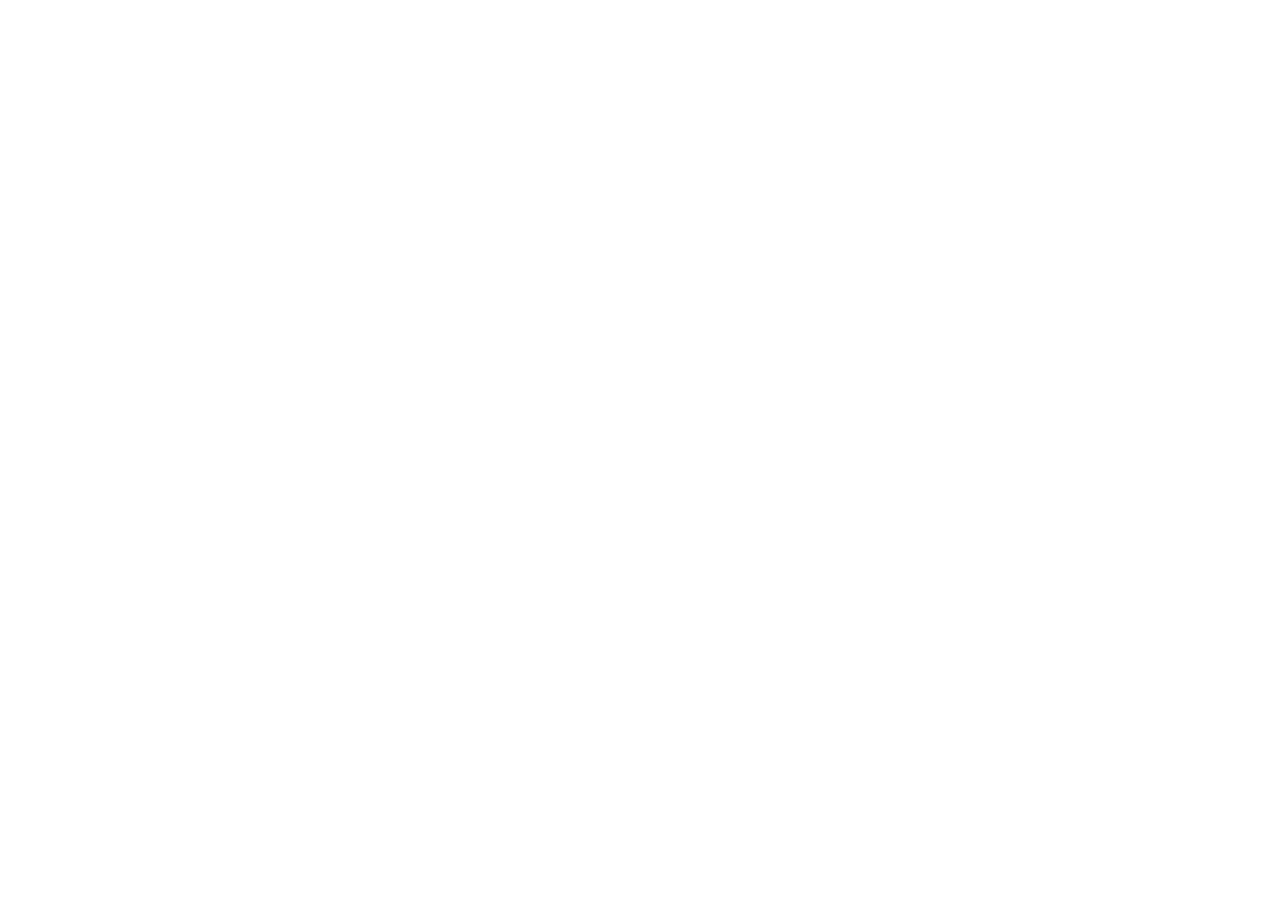
==== index.html @ 1b627d24 "Add files via upload" ====
<!DOCTYPE html><html><head><script>window.gfdatav1={"env":"prod","envName":"prod","runtime":"node","ver":"1.0.0.6843","canary":0,"idc":"lq","region":"cn","vdc":"lq","vregion":"China-North","extra":{"canaryType":null}}</script><script>/*! For license information please see slardar_umd_space_cn.js.LICENSE.txt */
!function(n,t){"object"==typeof exports&&"object"==typeof module?module.exports=t():"function"==typeof define&&define.amd?define("CozeSlardar",[],t):"object"==typeof exports?exports.CozeSlardar=t():n.CozeSlardar=t()}(this,()=>(()=>{"use strict";let n,t,e;var r,o,i,u,a,c,f,s,l,d,v={787:function(n,t){var e,r=function(){return(r=Object.assign||function(n){for(var t,e=1,r=arguments.length;e<r;e++)for(var o in t=arguments[e])Object.prototype.hasOwnProperty.call(t,o)&&(n[o]=t[o]);return n}).apply(this,arguments)};function o(n,t){var e="function"==typeof Symbol&&n[Symbol.iterator];if(!e)return n;var r,o,i=e.call(n),u=[];try{for(;(void 0===t||t-- >0)&&!(r=i.next()).done;)u.push(r.value)}catch(n){o={error:n}}finally{try{r&&!r.done&&(e=i.return)&&e.call(i)}finally{if(o)throw o.error}}return u}function i(n,t,e){if(e||2==arguments.length)for(var r,o=0,i=t.length;o<i;o++)!r&&o in t||(r||(r=Array.prototype.slice.call(t,0,o)),r[o]=t[o]);return n.concat(r||Array.prototype.slice.call(t))}var u=function(){return{}};function a(n){return"object"==typeof n&&null!==n}var c=Object.prototype;function f(n){return"[object Array]"===c.toString.call(n)}function s(n){return"function"==typeof n}function l(n){return"string"==typeof n}var d=function(){var n={};return[n,function(t,e){return n[t]=e},function(t){return delete n[t]}]},v=function(n,t){var e,r=f(e=n||[])&&e.length?function(n){for(var t=[],e=n.length,r=0;r<e;r++){var o=n[r];l(o)?t.push(o.replace(/([.*+?^=!:${}()|[\]/\\])/g,"\\$1")):o&&o.source&&t.push(o.source)}return RegExp(t.join("|"),"i")}(e):null;return!!r&&r.test(t)},p=function(n,t,e){return function(){for(var r=[],a=0;a<arguments.length;a++)r[a]=arguments[a];if(!n)return u;var c=n[t],f=e.apply(void 0,i([c],o(r),!1)),l=f;return s(l)&&(l=function(){for(var n=[],t=0;t<arguments.length;t++)n[t]=arguments[t];return f.apply(this,n)}),n[t]=l,function(){l===n[t]?n[t]=c:f=c}}};function h(n,t){return n.initSubject(t)}var g=function(){return Date.now()};function m(){if("object"==typeof window&&a(window))return window}function y(){if("object"==typeof document&&a(document))return document}function _(){if(m()&&s(window.PerformanceObserver))return window.PerformanceObserver}var b=function(n){var t;return{pid:n.pid,view_id:n.viewId,url:(t=m()&&m()&&window.location)?t.href:""}},w=function(n){var t=b(n.config());return t.context=n.context?n.context.toString():{},t},E=function(n,t){void 0===t&&(t=!1);var e=w(n);return t&&(e.timestamp=g()),function(t){n.report(r(r({},t),{overrides:e}))}},x=function(n,t){var e=n&&new n(t);return[function(n,t){e&&n&&e.observe(n,t)},function(){return e&&e.disconnect()}]},S=function(n){var t=n&&n.timing||void 0;return[t,function(){return n&&n.now?n.now():(Date.now?Date.now():+new Date)-(t&&t.navigationStart||0)},function(t){var e=(n||{}).getEntriesByType;return s(e)&&e.call(n,t)||[]},function(){var t=(n||{}).clearResourceTimings;s(t)&&t.call(n)},function(t){var e=(n||{}).getEntriesByName;return s(e)&&e.call(n,t)||[]}]},j=function(){var n=RegExp("\\/monitor_web\\/collect|\\/monitor_browser\\/collect\\/batch","i");return function(t){return n.test(t)}},O=function(n){return function(){for(var t,e=[],r=0;r<arguments.length;r++)e[r]=arguments[r];return t=o(e,2),this._method=t[0],this._url=t[1],n.apply(this,e)}},T=function(n){return function(){for(var t=[],e=0;e<arguments.length;e++)t[e]=arguments[e];this._reqHeaders=this._reqHeaders||{};var r=o(t,2),i=r[0],u=r[1];return this._reqHeaders[i]=u,n&&n.apply(this,t)}},R=function(n,t){var e=j();return function(){for(var r=[],o=0;o<arguments.length;o++)r[o]=arguments[o];if(this._start=g(),this._data=null==r?void 0:r[0],!e(this._url)){var i,u=t([this._method,this._url,this._start,this]);(i=this,p(i,"onreadystatechange",function(n){return function(){for(var t=[],e=0;e<arguments.length;e++)t[e]=arguments[e];return 4===this.readyState&&u(i),n&&n.apply(this,t)}}))()}return n.apply(this,r)}},k=function(n,t){return function(e,r){void 0===r&&(r={});var o=t([e,r]),i=n(e,r);return i.then(function(n){o(n)},function(){o(void 0)}),i}},A=["fetch_0",function(n,t){var e=m();if(e&&fetch){var r=[];r.push(p(e,"fetch",k)(n)),t(function(){r.forEach(function(n){return n()})})}}],C=["resource"],D=["longtask"],L=function(n,t,e){var r=n&&new n(function(n,r){n.getEntries?n.getEntries().forEach(function(n,e,o){return t(n,e,o,r)}):e&&e()});return[function(t){if(!n||!r)return e&&e();try{r.observe({entryTypes:t})}catch(n){return e&&e()}},function(t,o){if(!n||!r)return e&&e();try{var i={type:t,buffered:!0};void 0===o||(i.durationThreshold=o),r.observe(i)}catch(n){return e&&e()}r.observe({type:t,buffered:!1})},function(){return r&&r.disconnect()}]},P=function(n,t,e){var r=o(L(n,t),3),i=r[0],u=r[2];return i(e),u},q=["longtask_0",function(n,t){var e=_();e&&t(P(e,n,D))}],I=["resource_0",function(n,t){var e=_();if(e){var r=j();t(P(e,function(t){r(t.name)||n(t)},C))}}],N="http",B="resource_error",H="resource",M="performance_longtask",z="action",U=["BODY","HTML","HEAD"],W="data-apm-action",F=function(n,t,e,r){var o,i,u=!1,a=function(){n.clearTimeout(o),u&&(o=n.setTimeout(function(){t()},100))};return[function(){u=!0,n.clearTimeout(i),i=n.setTimeout(function(){t(!0),e()},r),a()},a,function(){u=!1,n.clearTimeout(o),n.clearTimeout(i)}]},X=function(n,t,e){void 0===e&&(e=10);for(var r=n,o=0;o<e&&r;o++){if(~U.indexOf(r.nodeName))return;if(r.hasAttribute(t))return r;r=r.parentElement}},G=function(n,t){if(r=(void 0===e?e="closest"in HTMLElement.prototype:e)?n.closest("["+t+"]"):X(n,t)){var r;return r.getAttribute(t).trim()}},J=function(n){for(var t=n,e=!1;t;)"SVG"===t.tagName.toUpperCase()?(t=null,e=!0):t=t.parentElement;return e},V=function(n){var t=n.children;return!t.length||![].slice.call(t).some(function(n){return n.children.length>0})},$=function(n){var t=n.tagName.toUpperCase();return!(1!==n.nodeType||U.includes(t)||J(n))&&(!n.style||"none"!==n.style.display)&&(!!(["A","BUTTON","INPUT","TEXTAREA"].includes(t)||G(n,W))||!!V(n))},Y=function(n,t){return!!(n&&n.length&&t&&v(n,function(n){var t=y();if(!t||!n)return"";var e=t.createElement("a");return e.href=n,e.href}(t)))},K=function(n,t){var e;return t.ev_type===N?e=t.payload.request.url:t.ev_type===H&&"name"in t.payload?e=t.payload.name:t.ev_type===B&&(e=t.payload.url),Y(n,e)},Q=["click"],Z={capture:!0},nn=function(n,t,e,r){var i=o(t,2),a=i[0],c=i[1],f=o(d(),3),s=f[0],l=f[1],v=f[2],p=0;return n.push(a[0](function(n){var t=o(n,2);if(t[0],Y(r,t[1]))return u;var i=p+=1;return l(i,g()),e(),function(){v(i),e()}})),n.push(c[0](function(n){var t=o(n,1)[0];if(Y(r,"string"==typeof t?t:t.url))return u;var i=p+=1;return l(i,g()),e(),function(){v(i),e()}})),s},nt=function(n,t,e,u){var a=o(e,4),c=a[0],s=a[1],d=a[2],v=a[3],p=u.types,h=u.pure,g=u.ignoreUrls,m=null,y=null,_=void 0,b=[],w=0,E=o(S(performance),2)[1],j=function(n){if(m&&(h||Object.keys(m.metrics).length)&&(!Object.keys(D).length||n)){m.metrics[M]&&(m.metrics[M].duration=w);var t=b.length>0?Math.max.apply(Math,i([],o(b),!1))-Math.min.apply(Math,i([],o(b),!1)):0;m.metrics[N]&&(m.metrics[N].duration=t);var e=E()-m.start_time;_&&_({ev_type:z,payload:r(r({},m),{duration:e,frontend_time:e-t})}),O()}},O=function(){C(),m&&(y={start_time:m.start_time,id:m.id}),m=null,b=[],w=0},T=function(n){var t,e;m&&(m.metrics[n]={count:(null!=(e=null==(t=m.metrics[n])?void 0:t.count)?e:0)+1})},R=o(F(window,j,O,1e4),3),k=R[0],A=R[1],C=R[2],D=nn(t,[c,s],A,g),L=o(x(MutationObserver,A),2),P=L[0],q=L[1];P(),t.push(q),t.push(C),t.push(d[0](function(n){var t=n.startTime,e=n.duration;A(),m&&m.start_time<=t+50&&(w+=e,T(M))})),t.push(v[0](function(n){var t=n.name,e=n.startTime,r=n.duration,o=n.initiatorType;!Y(g,t)&&(A(),m&&m.start_time<e&&(["xmlhttprequest","fetch"].includes(o)&&(b.push(e,e+r),T(N)),["xmlhttprequest","fetch","beacon"].includes(o)||T(H)))}));var I=function(t,e){var r=function(){var n=function(){for(var n=Array(16),t=0,e=0;e<16;e++)(3&e)==0&&(t=0x100000000*Math.random()),n[e]=t>>>((3&e)<<3)&255;return n}();n[6]=15&n[6]|64,n[8]=63&n[8]|128;for(var t=[],e=0;e<256;++e)t[e]=(e+256).toString(16).substr(1);var r=0;return""+t[n[r++]]+t[n[r++]]+t[n[r++]]+t[n[r++]]+"-"+t[n[r++]]+t[n[r++]]+"-"+t[n[r++]]+t[n[r++]]+"-"+t[n[r++]]+t[n[r++]]+"-"+t[n[r++]]+t[n[r++]]+t[n[r++]]+t[n[r++]]+t[n[r++]]+t[n[r++]]}();m={start_time:(0,o(S(performance),2)[1])(),id:r,type:e,target:t,metrics:{}},_=n(),k()},U=function(n){if(j(!0),O(),n.target instanceof HTMLElement&&$(n.target)){var t,e=G(t=n.target,W)||t.innerText;e&&I({name:e,path:function(n){try{for(var t=n,e=[],r=0,o=0,i=void 0;t&&r++<5&&(i=function(n){var t,e,r,o,i,u,a=[];if(!n||!n.tagName)return"";if(a.push(n.tagName.toLowerCase()),n.id)return"#"+n.id;var c=n.className;if(c&&l(c))for(u=0,r=c.split(/\s+/);u<r.length;u++)a.push("."+r[u]);var f=["type","name","title","alt"];for(u=0;u<f.length;u++)o=f[u],(i=n.getAttribute(o))&&a.push("["+o+'="'+i+'"]');for(var s=n,d=1,v=!0;s=s.previousElementSibling;)(null==(t=s.tagName)?void 0:t.toLowerCase())===(null==(e=n.tagName)?void 0:e.toLowerCase())&&(s.className===n.className&&f.every(function(t){return n.getAttribute(t)===(null==s?void 0:s.getAttribute(t))})&&(v=!1),d++);return d>1&&!v&&a.push(":nth-of-type("+d+")"),a.join("")}(t),"html"!==i&&(!(r>1)||!(o+3*e.length+i.length>=256)));)e.push(i),o+=i.length,t=t.parentNode;return e.reverse().join(" > ")}catch(n){return"<unknown>"}}(n.target)},n.type)}};return p&&p.forEach(function(n){var e,r;(function(n,t){if(!f(n)||0===n.length)return!1;for(var e=0;e<n.length;){if(n[e]===t)return!0;e++}return!1})(Q,n)&&t.push((e=document,void 0===(r=Z)&&(r=!1),e.addEventListener(n,U,r),function(){e.removeEventListener(n,U,r)}))}),[function(n){if(!K(g,n)){if("pageview"===n.ev_type){j(!0),O();return}if(n.ev_type===N){var t=n.payload.response.timing&&n.payload.response.timing.startTime;return t?m&&t>m.start_time?m.id:y&&t>y.start_time?y.id:void 0:void 0}if(n.ev_type===M){var t=n.payload.longtasks.length&&n.payload.longtasks[0].startTime+50;return m&&t&&t>m.start_time?m.id:void 0}if(m)return("js_error"===n.ev_type||n.ev_type===B)&&T(n.ev_type),m.id}},function(n,t){j(!0),O(),I({name:n},t)}]},ne="action",nr={types:["click"],pure:!0};t.actionPlugin=function(n){return{name:ne,setup:function(t){!function(n,t){void 0===t&&(t=nr);var e=[],r=y(),i=m();if(r&&i){var u,a=o(nt(function(){return E(n,!0)},e,[h(n,["xhr_0",(u=XMLHttpRequest&&XMLHttpRequest.prototype,function(n,t){if(u){var e=[];e.push(p(u,"open",O)()),e.push(p(u,"setRequestHeader",T)()),e.push(p(u,"send",R)(n)),t(function(){e.forEach(function(n){return n()})})}})]),h(n,A),h(n,q),h(n,I)],t),2),c=a[0],f=a[1],s=function(n){var t=c(n);return t&&n.extra&&(n.extra.action_id=t),n};n.on("report",s),e.push(function(){n.off("report",s)}),n.provide("startAction",f),n.destroyAgent.set(ne,z,e)}}(t,n)}}}},583:function(n,t){var e=function(){return(e=Object.assign||function(n){for(var t,e=1,r=arguments.length;e<r;e++)for(var o in t=arguments[e])Object.prototype.hasOwnProperty.call(t,o)&&(n[o]=t[o]);return n}).apply(this,arguments)};function r(n,t){var e="function"==typeof Symbol&&n[Symbol.iterator];if(!e)return n;var r,o,i=e.call(n),u=[];try{for(;(void 0===t||t-- >0)&&!(r=i.next()).done;)u.push(r.value)}catch(n){o={error:n}}finally{try{r&&!r.done&&(e=i.return)&&e.call(i)}finally{if(o)throw o.error}}return u}var o=function(){return{}};function i(n){return"object"==typeof n&&null!==n}function u(n){return"function"==typeof n}function a(n,t){return n.initSubject(t)}var c=function(){return Date.now()};function f(){if("object"==typeof window&&i(window))return window}function s(){if("object"==typeof document&&i(document))return document}function l(){if(f()&&u(window.PerformanceObserver))return window.PerformanceObserver}var d=function(n,t){var e=n&&new n(t);return[function(n,t){e&&n&&e.observe(n,t)},function(){return e&&e.disconnect()}]},v=function(n){var t=n&&n.timing||void 0;return[t,function(){return n&&n.now?n.now():(Date.now?Date.now():+new Date)-(t&&t.navigationStart||0)},function(t){var e=(n||{}).getEntriesByType;return u(e)&&e.call(n,t)||[]},function(){var t=(n||{}).clearResourceTimings;u(t)&&t.call(n)},function(t){var e=(n||{}).getEntriesByName;return u(e)&&e.call(n,t)||[]}]},p=function(n,t,e,r){return void 0===r&&(r=!1),n.addEventListener(t,e,r),function(){n.removeEventListener(t,e,r)}},h=function(n){var t=!1;return[function(e){!t&&(t=!0,n&&n(e))}]},g=function(n,t){return i(n)?e(e({},t),n):!!n&&t},m=function(){var n=RegExp("\\/monitor_web\\/collect|\\/monitor_browser\\/collect\\/batch","i");return function(t){return n.test(t)}},y=["resource"],_=["longtask"],b=function(n,t,e){var r=n&&new n(function(n,r){n.getEntries?n.getEntries().forEach(function(n,e,o){return t(n,e,o,r)}):e&&e()});return[function(t){if(!n||!r)return e&&e();try{r.observe({entryTypes:t})}catch(n){return e&&e()}},function(t,o){if(!n||!r)return e&&e();try{var i={type:t,buffered:!0};void 0===o||(i.durationThreshold=o),r.observe(i)}catch(n){return e&&e()}r.observe({type:t,buffered:!1})},function(){return r&&r.disconnect()}]},w=function(n,t,e){var o=r(b(n,t),3),i=o[0],u=o[2];return i(e),u},E=["longtask_0",function(n,t){var e=l();e&&t(w(e,n,_))}],x=["resource_0",function(n,t){var e=l();if(e){var r=m();t(w(e,function(t){r(t.name)||n(t)},y))}}],S="js_error",j="http",O="resource_error",T="blank_screen",R=["unload_0",function(n,t){var e=f();if(e){var o=r(h(n),1)[0],i=function(){o()},u=[];["unload","beforeunload","pagehide"].forEach(function(n){u.push((e.addEventListener(n,i,!1),function(){e.removeEventListener(n,i,!1)}))}),t(function(){u.forEach(function(n){return n()})})}}],k=["domLoad_1",function(n,t){var e=f(),r=s();if(e&&r){var i=!1,u=o,a=function(){setTimeout(function(){n(),i=!0},0)};"loading"!==r.readyState?a():u=p(r,"DOMContentLoaded",a,!1),t(function(){u()},function(n){i&&n()})}}],A=["activated_0",function(n,t){var e=s();if(e){var r=!1,i=o,u=function(){n(),r=!0};e&&e.prerendering?i=p(e,"prerenderingchange",u,!0):u(),t(function(){i()},function(n){r&&n()})}}],C=["SCRIPT","STYLE","META","HEAD"],D=[S,j,O],L=["performance","performance_longtask","performance_timing","custom"],P=function(n,t){if(-1===D.indexOf(t.ev_type)||t.ev_type===j&&t.payload.response.status<400||n&&D.indexOf(n.type)<D.indexOf(t.ev_type))return n;var e="";switch(t.ev_type){case S:e=t.payload.error.message;break;case j:e=t.payload.request.url;break;case O:e=t.payload.url}return{type:t.ev_type,message:e,timestamp:c()}},q=function(n,t){return~C.indexOf(n.tagName)||t>4},I=function(n){var t=n.getBoundingClientRect();return{width:t.width,height:t.height,top:t.top}},N=function(n){return n?document.querySelector(n):document.body},B=function(n,t,e,r){if(void 0===t&&(t=0),void 0===e&&(e=0),void 0===r&&(r=1.5),!n||q(n,t)||e>=r)return e;var o=function(){if(!t)return 0;var e=I(n),r=e.top,o=e.height;return r>innerHeight||o<=0?0:1/(1<<t-1)}();return[].reduceRight.call(n.children,function(n,e){return B(e,t+1,n,r)},e+o)},H=function(n){var t,e=n.cb,r=n.screenshotUrl,o=n.window,i=n.document,u=n.mask,a=n.partialShot,c=n.quality,s=n.rootSelector;if(function(){if(f()&&"Promise"in window)return Promise}()&&o&&i){if(o.html2canvas)return d();var l=i.createElement("script");l.src=r,l.crossOrigin="anonymous",l.onload=d,l.onerror=function(){e()},null==(t=i.head)||t.appendChild(l)}function d(){(o.requestIdleCallback||function(n){return o.setTimeout(n,1)})(function(){o.html2canvas&&o.html2canvas(a&&s&&i.querySelector(s)||i.body,{scale:360/o.innerWidth,mask:u,useCROS:!0}).then(function(n){var t;e("data:image"===(t=n.toDataURL("image/jpeg",c)).slice(0,10)?t:M())}).catch(function(){e(M())})})}};function M(n,t){void 0===n&&(n=192),void 0===t&&(t=108);var e=document.createElement("canvas");e.width=n,e.height=t;var r=e.getContext("2d");return r&&(r.fillStyle="#ffffff",r.fillRect(0,0,n,t)),e.toDataURL("image/jpeg")}var z=function(n,t,i,a){var l,p,h,g,m,y,_,b=r(i,5),w=b[0],E=b[1],x=b[2],S=b[3],j=b[4],O=a.threshold,R=a.screenshot,k=a.rootSelector,A=a.autoDetect,C=a.ssUrl,D=a.quality,M=a.mask,z=a.partialShot,U=a.initDetTime,W=a.runDetTime,F=f(),X=s(),G=F.requestAnimationFrame||o,J=F.cancelAnimationFrame||o,V=r(v(performance),2)[1],$=0,Y=!1,K=!R,Q=function(){var n=N(k);if(n){var t=B(n,0,0,O);if(t<O)return[c(),t]}},Z=function(r,o){Y||(h=Q())&&(Y=!0,t.forEach(function(n){return n()}),t.length=0,n({ev_type:T,payload:{timestamp:h[0],score:h[1],screenshot:o,error:g,serialized_dom:function n(t,r,o){if(void 0===r&&(r=0),void 0===o&&(o=!0),!t||q(t,r))return"";var i=e(e({},I(t)),{id:t.getAttribute("id"),class:t.getAttribute("class")}),u=Object.keys(i).reduce(function(n,t){return""+n+("number"==typeof i[t]||i[t]?" "+t+'="'+i[t]+'"':"")},""),a=t.tagName.toLowerCase(),c=[].reduce.call(t.children,function(t,e){return t+n(e,r+1,!1)},"");return"<"+a+u+(o?' innerHeight="'+innerHeight+'" visibilityState="'+document.visibilityState+'"':"")+">"+c+"</"+a+">"}(N(k))},overrides:{timestamp:r||h[0]}}))},nn=function(){_&&clearTimeout(_),m&&clearTimeout(m),m=F.setTimeout(function(){y=G(function(){(h=Q())&&nt()})},1e3)},nt=(l=function(){h&&!Y&&(K?Z():(K=!0,H({cb:Z.bind(null,c()),screenshotUrl:C,window:F,document:X,mask:M,partialShot:z,quality:D,rootSelector:k})))},function(){_&&clearTimeout(_),p=c(),_=F.setTimeout(function(){$>p?nn():l()},V()>1e4?W:U)});return t.push(j[0](function(){g&&Z()})),A&&t.push(w[0](function(){var n=E();t.push(n[0](function(){var n,e=r(d(function(){if(f()&&u(window.MutationObserver))return window.MutationObserver}(),nn),2),o=e[0],i=e[1];t.push(function(){clearTimeout(m),clearTimeout(_),J(y),i&&i()}),o(null==(n=s())?void 0:n.body,{subtree:!0,childList:!0}),t.push(x()[0](function(){m&&nn()})),t.push(S()[0](function(){m&&nn()})),nn()}))})),[function(n){Y||~L.indexOf(n.ev_type)||($=c(),g&&$-g.timestamp>1e4&&(g=void 0),g=P(g,n))},nn]},U="blankScreen";t.blankScreenPlugin=function(n){return void 0===n&&(n={}),{name:U,setup:function(t){var e;e=n,t.on("init",function(){var n,o={autoDetect:!0,threshold:1.5,screenshot:!0,mask:!1,ssUrl:t.config().pluginPathPrefix+"/screenshot.min.js",partialShot:!0,quality:.1,initDetTime:8e3,runDetTime:4e3},i=e?g(e,o):g(null==(n=t.config())?void 0:n.plugins[U],o);i&&function(n,t){var e=s(),o=f();if(e&&o){var i=[],u=r(z(n.report.bind(n),i,[a(n,A),function(){return a(n,k)},function(){return a(n,E)},function(){return a(n,x)},a(n,R)],t),2),c=u[0],l=u[1],d=function(n){return c(n),n};n.on("report",d),i.push(function(){n.off("report",d)}),n.destroyAgent.set(U,T,i),n.provide("detectBlankScreen",l)}}(t,i)})}}}},91:function(n,t){function e(n,t){var e="function"==typeof Symbol&&n[Symbol.iterator];if(!e)return n;var r,o,i=e.call(n),u=[];try{for(;(void 0===t||t-- >0)&&!(r=i.next()).done;)u.push(r.value)}catch(n){o={error:n}}finally{try{r&&!r.done&&(e=i.return)&&e.call(i)}finally{if(o)throw o.error}}return u}function r(n,t,e){if(e||2==arguments.length)for(var r,o=0,i=t.length;o<i;o++)!r&&o in t||(r||(r=Array.prototype.slice.call(t,0,o)),r[o]=t[o]);return n.concat(r||Array.prototype.slice.call(t))}var o=function(n){var t=!1;return[function(e){!t&&(t=!0,n&&n(e))}]},i=["unload_0",function(n,t){var r=function(){var n;if("object"==typeof window&&"object"==typeof(n=window)&&null!==n)return window}();if(r){var i=e(o(n),1)[0],u=function(){i()},a=[];["unload","beforeunload","pagehide"].forEach(function(n){a.push((r.addEventListener(n,u,!1),function(){r.removeEventListener(n,u,!1)}))}),t(function(){a.forEach(function(n){return n()})})}}],u=function(n,t,e,r){return void 0===r&&(r={}),e&&n.report({ev_type:"custom",payload:{name:t,metrics:e,categories:r,type:"event",level:"info"}})};function a(n){var t=null,e=0,r=0,o=function(n){if("resource"===n.ev_type){var o=n.payload,i=o.decodedBodySize,u=o.encodedBodySize,a=o.transferSize,c=o.duration,f=o.workerStart;i&&u&&(t.decodedBodySize+=i,t.encodedBodySize+=u,t.transferSize+=a,t.resourceCount++,(0===a||void 0===a&&0===c)&&e++,f&&r++,t.cacheRate=parseFloat((e/t.resourceCount).toFixed(2)),t.serviceWorkerRate=parseFloat((r/t.resourceCount).toFixed(2)))}};return[function(){t={decodedBodySize:0,encodedBodySize:0,resourceCount:0,transferSize:0,cacheRate:0,serviceWorkerRate:0},e=0,r=0,n.on("send",o)},function(){n.off("send",o)},function(){return t&&t.resourceCount?t:null},function(){t=null}]}t.resourceAnalyzer=function(n){void 0===n&&(n={initialScreen:!0,pageview:!0,session:!0});var t=[];return{name:"resourceAnalyzer",setup:function(o){var c,f,s,l,d,v,p,h,g,m,y,_,b,w,E,x,S,j,O,T,R,k,A,C,D,L;n.initialScreen&&t.push.apply(t,r([],e((f=[],l=(s=e(a(c=o),4))[0],d=s[1],v=s[2],p=s[3],l(),h=function(n){"performance"===n.ev_type&&"tti"===n.payload.name&&(d(),u(c,"initial_screen_resource_analyzer",v(),{relevant_pid:n.common.pid||""}),f.forEach(function(n){return n()}))},c.on("send",h),f.push(function(){d(),p(),c.off("send",h)}),f)),!1)),n.pageview&&t.push.apply(t,r([],e((m=[],_=(y=e(a(g=o),4))[0],b=y[1],w=y[2],E=y[3],x=g.initSubject(i),_(),S=void 0,j=function(n){if("pageview"===n.ev_type){var t=n.payload,e=t.pid,r=t.source;if(!S)return S={relevant_pid:e,relevant_source:r};b(),u(g,"pageview_resource_analyzer",w(),S),_(),S={relevant_pid:e,relevant_source:r}}},g.on("send",j),m.push(x[0](function(){b(),u(g,"pageview_resource_analyzer",w(),S||{}),E()})),m.push(function(){b(),E(),g.off("send",j)}),m)),!1)),n.session&&t.push.apply(t,r([],e((T=[],R=(O=o).initSubject(i),A=(k=e(a(O),4))[0],C=k[1],D=k[2],L=k[3],A(),T.push(R[0](function(){C(),u(O,"session_resource_analyzer",D()),L()})),T.push(function(){C(),L()}),T)),!1))},tearDown:function(){return t.length&&t.forEach(function(n){return n()})}}}},615:function(n,t){var e=function(){return(e=Object.assign||function(n){for(var t,e=1,r=arguments.length;e<r;e++)for(var o in t=arguments[e])Object.prototype.hasOwnProperty.call(t,o)&&(n[o]=t[o]);return n}).apply(this,arguments)};function r(n,t){var e="function"==typeof Symbol&&n[Symbol.iterator];if(!e)return n;var r,o,i=e.call(n),u=[];try{for(;(void 0===t||t-- >0)&&!(r=i.next()).done;)u.push(r.value)}catch(n){o={error:n}}finally{try{r&&!r.done&&(e=i.return)&&e.call(i)}finally{if(o)throw o.error}}return u}var o=function(){return{}};function i(n){return"object"==typeof n&&null!==n}var u=Object.prototype;function a(n){return"[object Array]"===u.toString.call(n)}function c(n){return"function"==typeof n}var f=function(n,t){if(!a(n))return n;var e=n.indexOf(t);if(e>=0){var r=n.slice();return r.splice(e,1),r}return n},s=function(){var n={};return[n,function(t,e){return n[t]=e},function(t){return delete n[t]}]},l=function(n,t){var e,r=a(e=n||[])&&e.length?function(n){for(var t=[],e=n.length,r=0;r<e;r++){var o=n[r];"string"==typeof o?t.push(o.replace(/([.*+?^=!:${}()|[\]/\\])/g,"\\$1")):o&&o.source&&t.push(o.source)}return RegExp(t.join("|"),"i")}(e):null;return!!r&&r.test(t)},d=function(n,t,e){return function(){for(var i=[],u=0;u<arguments.length;u++)i[u]=arguments[u];if(!n)return o;var a=n[t],f=e.apply(void 0,function(n,t,e){if(e||2==arguments.length)for(var r,o=0,i=t.length;o<i;o++)!r&&o in t||(r||(r=Array.prototype.slice.call(t,0,o)),r[o]=t[o]);return n.concat(r||Array.prototype.slice.call(t))}([a],r(i),!1)),s=f;return c(s)&&(s=function(){for(var n=[],t=0;t<arguments.length;t++)n[t]=arguments[t];return f.apply(this,n)}),n[t]=s,function(){s===n[t]?n[t]=a:f=a}}},v=function(n,t,e){var r=0;return -1===e?o:function(){if(n()){r&&clearTimeout(r),r=0;return}0===r&&(r=setTimeout(t,e))}},p=function(n,t){var e=[];try{e=t.reduce(function(t,e){try{var r=e(n);"function"==typeof r&&t.push(r)}catch(n){}return t},[])}catch(n){}return function(n){return p(n,e)}},h=function(n){void 0===n&&(n=3e5);var t,e=[],r=[],o=!1,i=v(function(){return!!e.length},function(){o=!0,t&&t[0](),r.forEach(function(n){return n()}),r.length=0,t=void 0},n),u=function(n){e=f(e,n),o||i()};return{next:function(n){return p(n,e)},complete:function(n){r.push(n)},attach:function(n,e){t=[n,e]},subscribe:function(n){if(o)throw Error("Observer is closed");return e.push(n),t&&t[1]&&t[1](n),i(),function(){return u(n)}},unsubscribe:u}},g=function(n,t,e){var r=h(e);try{n(r.next,r.attach),t&&r.complete(t)}catch(n){}return[r.subscribe,r.unsubscribe]};function m(n,t){return n.initSubject(t)}var y=function(){return Date.now()};function _(){if("object"==typeof window&&i(window))return window}function b(){if("object"==typeof document&&i(document))return document}function w(){if(_()&&c(window.PerformanceObserver))return window.PerformanceObserver}var E=function(n){var t;return{pid:n.pid,view_id:n.viewId,url:(t=_()&&_()&&window.location)?t.href:""}},x=function(n){var t=E(n.config());return t.context=n.context?n.context.toString():{},t},S=function(n,t){var e=n&&new n(t);return[function(n,t){e&&n&&e.observe(n,t)},function(){return e&&e.disconnect()}]},j=function(){var n=RegExp("\\/monitor_web\\/collect|\\/monitor_browser\\/collect\\/batch","i");return function(t){return n.test(t)}},O=function(n){return function(){for(var t,e=[],o=0;o<arguments.length;o++)e[o]=arguments[o];return t=r(e,2),this._method=t[0],this._url=t[1],n.apply(this,e)}},T=function(n){return function(){for(var t=[],e=0;e<arguments.length;e++)t[e]=arguments[e];this._reqHeaders=this._reqHeaders||{};var o=r(t,2),i=o[0],u=o[1];return this._reqHeaders[i]=u,n&&n.apply(this,t)}},R=function(n,t){var e=j();return function(){for(var r=[],o=0;o<arguments.length;o++)r[o]=arguments[o];if(this._start=y(),this._data=null==r?void 0:r[0],!e(this._url)){var i,u=t([this._method,this._url,this._start,this]);(i=this,d(i,"onreadystatechange",function(n){return function(){for(var t=[],e=0;e<arguments.length;e++)t[e]=arguments[e];return 4===this.readyState&&u(i),n&&n.apply(this,t)}}))()}return n.apply(this,r)}},k=function(n,t){return function(e,r){void 0===r&&(r={});var o=t([e,r]),i=n(e,r);return i.then(function(n){o(n)},function(){o(void 0)}),i}},A=["fetch_0",function(n,t){var e=_();if(e&&fetch){var r=[];r.push(d(e,"fetch",k)(n)),t(function(){r.forEach(function(n){return n()})})}}],C=["resource"],D=["longtask"],L=function(n,t,e){var r=n&&new n(function(n,r){n.getEntries?n.getEntries().forEach(function(n,e,o){return t(n,e,o,r)}):e&&e()});return[function(t){if(!n||!r)return e&&e();try{r.observe({entryTypes:t})}catch(n){return e&&e()}},function(t,o){if(!n||!r)return e&&e();try{var i={type:t,buffered:!0};void 0===o||(i.durationThreshold=o),r.observe(i)}catch(n){return e&&e()}r.observe({type:t,buffered:!1})},function(){return r&&r.disconnect()}]},P=function(n,t,e){var o=r(L(n,t),3),i=o[0],u=o[2];return i(e),u},q=["longtask_0",function(n,t){var e=w();e&&t(P(e,n,D))}],I=["resource_0",function(n,t){var e=w();if(e){var r=j();t(P(e,function(t){r(t.name)||n(t)},C))}}],N="click",B=[N+"_0",function(n,t){var e=b();if(e){var r=(e.addEventListener(N,n,!0),function(){e.removeEventListener(N,n,!0)});t(function(){r()})}}],H={isSupport:!0,isPolyfill:!1,isBounced:!1,isCustom:!1,type:"perf"},M=function(n,t,e,r){var o,i,u=!1,a=function(){n.clearTimeout(o),u&&(o=n.setTimeout(function(){t()},100))};return[function(){u=!0,n.clearTimeout(i),i=n.setTimeout(function(){t(!0),e()},r),a()},a,function(){u=!1,n.clearTimeout(o),n.clearTimeout(i)}]},z=function(n,t){return!!(n&&n.length&&t&&l(n,function(n){var t=b();if(!t||!n)return"";var e=t.createElement("a");return e.href=n,e.href}(t)))},U=function(n,t,e,i){var u=r(t,2),a=u[0],c=u[1],f=r(s(),3),l=f[0],d=f[1],v=f[2],p=0;return n.push(a[0](function(n){var t=r(n,2);if(t[0],z(i,t[1]))return o;var u=p+=1;return d(u,y()),e(),function(){v(u),e()}})),n.push(c[0](function(n){var t=r(n,1)[0];if(z(i,"string"==typeof t?t:t.url))return o;var u=p+=1;return d(u,y()),e(),function(){v(u),e()}})),l},W=function(n,t,i,u){var a=r(i,7),c=a[0],f=a[1],s=a[2],l=a[3],d=a[4],v=a[5],p=a[6],h=u.ignoreUrls,g=0,m=function(t,e){n({ev_type:"performance",payload:t,overrides:e})},_=function(){g=y(),k(document,{childList:!0,subtree:!0}),x()},b=function(n){if(g&&(!Object.keys(T).length||n)){var t;m((t=y()-g,e({name:"spa_load",value:t},H))),w()}},w=function(){O(),g=0},E=r(M(window,b,o,3e4),3),x=E[0],j=E[1],O=E[2],T=U(t,[s,l],j,h);t.push(d[0](function(n){z(h,n.name)||j()})),t.push(v[0](j));var R=r(S(p,j),2),k=R[0],A=R[1];t.push(A);var C=!0;t.push(c[0](function(){if(C){C=!1;return}b(!0),w(),_()})),t.push(f[0](function(){b(!0),w()})),t.push(w)};t.SPALoadPlugin=function(n){return{name:"spa_load",setup:function(t){var o;void 0===(o=n)&&(o={}),t.on("init",function(){var n,i,u,a,f,s=[],l=b(),v=function(){if(_()&&c(window.MutationObserver))return window.MutationObserver}();l&&v&&(W(t.report.bind(t),s,[(i=(n=r(["view_0",function(n,r){var o=x(t),i=function(r){var i;r.viewId&&r.viewId!==(null==(i=t.config())?void 0:i.viewId)&&(n(o),o=e(e({},x(t)),E(r)))};t.on("beforeConfig",i),r(function(){t.off("beforeConfig",i)})}],2))[0],u=n[1],(a=t.privateSubject||{})[i]||(a[i]=g(u,function(){a[i]=void 0},void 0)),a[i]),m(t,B),m(t,["xhr_0",(f=XMLHttpRequest&&XMLHttpRequest.prototype,function(n,t){if(f){var e=[];e.push(d(f,"open",O)()),e.push(d(f,"setRequestHeader",T)()),e.push(d(f,"send",R)(n)),t(function(){e.forEach(function(n){return n()})})}})]),m(t,A),m(t,I),m(t,q),v],o),t.on("beforeDestroy",function(){s.forEach(function(n){return n()})}))})}}}},314:function(n,t){var e,r=function(){return(r=Object.assign||function(n){for(var t,e=1,r=arguments.length;e<r;e++)for(var o in t=arguments[e])Object.prototype.hasOwnProperty.call(t,o)&&(n[o]=t[o]);return n}).apply(this,arguments)};function o(n,t){var e="function"==typeof Symbol&&n[Symbol.iterator];if(!e)return n;var r,o,i=e.call(n),u=[];try{for(;(void 0===t||t-- >0)&&!(r=i.next()).done;)u.push(r.value)}catch(n){o={error:n}}finally{try{r&&!r.done&&(e=i.return)&&e.call(i)}finally{if(o)throw o.error}}return u}function i(n,t,e){if(e||2==arguments.length)for(var r,o=0,i=t.length;o<i;o++)!r&&o in t||(r||(r=Array.prototype.slice.call(t,0,o)),r[o]=t[o]);return n.concat(r||Array.prototype.slice.call(t))}var u=function(n){return JSON.stringify({ev_type:"batch",list:n})},a=["init","start","config","beforeDestroy","provide","beforeReport","report","beforeBuild","build","beforeSend","send","beforeConfig"],c=function(){return{}};function f(n){return n}function s(n){return"object"==typeof n&&null!==n}var l=Object.prototype;function d(n){if(s(n)){if("function"==typeof Object.getPrototypeOf){var t=Object.getPrototypeOf(n);return t===l||null===t}return"[object Object]"===l.toString.call(n)}return!1}function v(n){return"[object Array]"===l.toString.call(n)}function p(n){return"function"==typeof n}function h(n){return"number"==typeof n}function g(n){return"string"==typeof n}function m(n,t){if(!v(n)||0===n.length)return!1;for(var e=0;e<n.length;){if(n[e]===t)return!0;e++}return!1}var y=function(n,t){if(!v(n))return n;var e=n.indexOf(t);if(e>=0){var r=n.slice();return r.splice(e,1),r}return n},_=function(n,t,e){for(var r,i=o(t.split(".")),u=i[0],a=i.slice(1);n&&a.length>0;)n=n[u],u=(r=o(a))[0],a=r.slice(1);if(n)return e(n,u)},b=function(n,t){var e,r=v(e=n||[])&&e.length?function(n){for(var t=[],e=n.length,r=0;r<e;r++){var o=n[r];g(o)?t.push(o.replace(/([.*+?^=!:${}()|[\]/\\])/g,"\\$1")):o&&o.source&&t.push(o.source)}return RegExp(t.join("|"),"i")}(e):null;return!!r&&r.test(t)};function w(n){try{return g(n)?n:JSON.stringify(n)}catch(n){return"[FAILED_TO_STRINGIFY]:"+String(n)}}var E=function(n,t,e,r){return void 0===r&&(r=!0),function(){for(var u=[],a=0;a<arguments.length;a++)u[a]=arguments[a];if(!n)return c;var f=n[t],s=e.apply(void 0,i([f],o(u),!1)),l=s;return p(l)&&r&&(l=function(){for(var n=[],t=0;t<arguments.length;t++)n[t]=arguments[t];try{return s.apply(this,n)}catch(t){return p(f)&&f.apply(this,n)}}),n[t]=l,function(e){e||(l===n[t]?n[t]=f:s=f)}}},x=function(n,t,e){return function(){for(var r=[],u=0;u<arguments.length;u++)r[u]=arguments[u];if(!n)return c;var a=n[t],f=e.apply(void 0,i([a],o(r),!1)),s=f;return p(s)&&(s=function(){for(var n=[],t=0;t<arguments.length;t++)n[t]=arguments[t];return f.apply(this,n)}),n[t]=s,function(){s===n[t]?n[t]=a:f=a}}},S="".padStart?function(n,t){return void 0===t&&(t=8),n.padStart(t," ")}:function(n){return n},j=0,O=function(){for(var n=[],t=0;t<arguments.length;t++)n[t]=arguments[t];console.error.apply(console,i(["[SDK]",Date.now(),S(""+j++)],o(n),!1))},T=0,R=function(){for(var n=[],t=0;t<arguments.length;t++)n[t]=arguments[t];console.warn.apply(console,i(["[SDK]",Date.now(),S(""+T++)],o(n),!1))},k=function(n){return Math.random()<Number(n)},A=function(n,t){return n<Number(t)},C=function(n){return function(t){for(var e=t,r=0;r<n.length;r++)if(e)try{e=n[r](e)}catch(n){O(n)}else break;return e}};function D(){var n=function(){for(var n=Array(16),t=0,e=0;e<16;e++)(3&e)==0&&(t=0x100000000*Math.random()),n[e]=t>>>((3&e)<<3)&255;return n}();n[6]=15&n[6]|64,n[8]=63&n[8]|128;for(var t=[],e=0;e<256;++e)t[e]=(e+256).toString(16).substr(1);var r=0;return""+t[n[r++]]+t[n[r++]]+t[n[r++]]+t[n[r++]]+"-"+t[n[r++]]+t[n[r++]]+"-"+t[n[r++]]+t[n[r++]]+"-"+t[n[r++]]+t[n[r++]]+"-"+t[n[r++]]+t[n[r++]]+t[n[r++]]+t[n[r++]]+t[n[r++]]+t[n[r++]]}var L=function(n,t,e){var r=0;return -1===e?c:function(){if(n()){r&&clearTimeout(r),r=0;return}0===r&&(r=setTimeout(t,e))}},P=function(n,t){var e=[];try{e=t.reduce(function(t,e){try{var r=e(n);"function"==typeof r&&t.push(r)}catch(n){}return t},[])}catch(n){}return function(n){return P(n,e)}},q=function(n){void 0===n&&(n=3e5);var t,e=[],r=[],o=!1,i=L(function(){return!!e.length},function(){o=!0,t&&t[0](),r.forEach(function(n){return n()}),r.length=0,t=void 0},n),u=function(n){e=y(e,n),o||i()};return{next:function(n){return P(n,e)},complete:function(n){r.push(n)},attach:function(n,e){t=[n,e]},subscribe:function(n){if(o)throw Error("Observer is closed");return e.push(n),t&&t[1]&&t[1](n),i(),function(){return u(n)}},unsubscribe:u}},I=function(n,t,e){var r=q(e);try{n(r.next,r.attach),t&&r.complete(t)}catch(n){}return[r.subscribe,r.unsubscribe]},N=function(n,t){var e=o(n,1)[0];return function(n,r){var o=e(function(e){return function(n){for(var e=!0,r=0;r<t.length;r++)if(e)try{e=t[r](n)}catch(n){O(n)}else break;return e}(e)?n(e):c});r(function(){o()})}},B=function(n,t,e,r){return n.destroyAgent.set(t,e,r)},H=function(n){var t,e,o,i=(t={},e={},o={set:function(n,r){return t[n]=r,e[n]=w(r),o},merge:function(n){return t=r(r({},t),n),Object.keys(n).forEach(function(t){e[t]=w(n[t])}),o},delete:function(n){return delete t[n],delete e[n],o},clear:function(){return t={},e={},o},get:function(n){return e[n]},toString:function(){return r({},e)}});n.provide("context",i),n.on("report",function(n){return n.extra||(n.extra={}),n.extra.context=i.toString(),n})},M=function(n,t,e){var r={},u=function(){for(var e,a=[],c=0;c<arguments.length;c++)a[c]=arguments[c];var f=a[0];if(f){var s,l=f.split(".")[0];if(!(l in u)){var d=r[l]||[],v=null!=(e=null==t?void 0:t(n))?e:{};d.push(i([v],o(a),!1)),r[l]=d;return}return s=[].slice.call(a,1),_(u,f,function(n,t){if(n&&t in n&&p(n[t]))try{return n[t].apply(n,s)}catch(n){return}})}};for(var a in E(n,"provide",function(t){return function(e,r){u[e]=r,t.call(n,e,r)}})(),n)Object.prototype.hasOwnProperty.call(n,a)&&(u[a]=n[a]);return n.on("provide",function(t){r[t]&&(r[t].forEach(function(t){var r=o(t),i=r[0],u=r.slice(1);null==e||e(n,i,u)}),r[t]=null)}),u};function z(n,t){return n.initSubject(t)}function U(n,t,e){var r=o(t,2),i=r[0],u=r[1],a=n.privateSubject||{};return a[i]||(a[i]=I(u,function(){a[i]=void 0},e)),a[i]}var W=function(){return Date.now()};function F(){if("object"==typeof window&&s(window))return window}function X(){if("object"==typeof document&&s(document))return document}function G(){return F()&&window.location}function J(n){var t=X();if(!t||!n)return"";var e=t.createElement("a");return e.href=n,e.href}function V(n){var t=X();if(!t||!n)return{url:n,protocol:"",domain:"",query:"",path:"",hash:""};var e=t.createElement("a");e.href=n;var r=e.pathname||"/";return"/"!==r[0]&&(r="/"+r),{url:e.href,protocol:e.protocol.slice(0,-1),domain:e.hostname,query:e.search.substring(1),path:r,hash:e.hash}}function $(){var n=F()&&G();return n?n.href:""}var Y=function(n){var t,e={pid:(t=n.config()).pid,view_id:t.viewId,url:$()};return e.context=n.context?n.context.toString():{},e},K=function(n,t){void 0===t&&(t=!1);var e=Y(n);return t&&(e.timestamp=W()),function(t){n.report(r(r({},t),{overrides:e}))}},Q=function(n){if(n)return n.__SLARDAR_REGISTRY__||(n.__SLARDAR_REGISTRY__={Slardar:{plugins:[],errors:[],subject:{}}}),n.__SLARDAR_REGISTRY__.Slardar},Z=function(){for(var n=[],t=0;t<arguments.length;t++)n[t]=arguments[t];var e=Q(F());e&&(e.errors||(e.errors=[]),e.errors.push(n))},nn=function(n){var t={url:$(),timestamp:W()},e=n.config();return(null==e?void 0:e.pid)&&(t.pid=e.pid),(null==n?void 0:n.context)&&(t.context=n.context.toString()),t},nt=function(n,t){return function(e){var r=function(n){return n.overrides=t,n};n.on("report",r),e(),n.off("report",r)}},ne=function(n,t,e,r){return void 0===r&&(r=!1),n.addEventListener(t,e,r),function(){n.removeEventListener(t,e,r)}},nr=function(n,t,e,r){return void 0===r&&(r=!1),n.addEventListener(t,e,r),function(){n.removeEventListener(t,e,r)}},no=function(n){var t=!1;return[function(e){!t&&(t=!0,n&&n(e))}]},ni=function(n){var t=F();if(t){var e=o(no(n),1)[0];["unload","beforeunload","pagehide"].forEach(function(n){ne(t,n,e,!1)})}},nu=function(n){var t=X(),e=F();if(t&&e){var r=c;r=nr(t,"visibilitychange",function(){"visible"===t.visibilityState&&(n(),r())},!0)}},na=function(n,t){var e,r=X();if(r){var o=r.createElement("script");o.src=n,o.crossOrigin="anonymous",o.onload=t,null==(e=r.head)||e.appendChild(o)}},nc=function(n,t){return s(n)?r(r({},t),n):!!n&&t},nf=function(){return!!btoa&&!!atob},ns=function(n){try{var t=localStorage.getItem(n),e=t;t&&"string"==typeof t&&(e=JSON.parse(nf()?decodeURI(atob(t)):t));var r=e,o=r.expires,i=function(n,t){var e={};for(var r in n)Object.prototype.hasOwnProperty.call(n,r)&&0>t.indexOf(r)&&(e[r]=n[r]);if(null!=n&&"function"==typeof Object.getOwnPropertySymbols)for(var o=0,r=Object.getOwnPropertySymbols(n);o<r.length;o++)0>t.indexOf(r[o])&&Object.prototype.propertyIsEnumerable.call(n,r[o])&&(e[r[o]]=n[r[o]]);return e}(r,["expires"]);return o>=W()?i:void 0}catch(n){return}},nl=function(n,t,e){if(!(e<=0))try{var o;localStorage.setItem(n,(o=JSON.stringify(r(r({},t),{expires:W()+e})),nf()?btoa(encodeURI(o)):o))}catch(n){}},nd=function(n){return!1===n?0:!0!==n&&void 0!==n&&h(n)?n:7776e6},nv=function(n){if("object"==typeof window&&window.__perfsee__){var t,e={};return null==(t=Error.captureStackTrace)||t.call(Error,e,n),e.stack}},np=function(){var n=RegExp("\\/monitor_web\\/collect|\\/monitor_browser\\/collect\\/batch","i");return function(t){return n.test(t)}},nh=function(n){return function(){for(var t,e=[],r=0;r<arguments.length;r++)e[r]=arguments[r];return t=o(e,2),this._method=t[0],this._url=t[1],n.apply(this,e)}},ng=function(n){return function(){for(var t=[],e=0;e<arguments.length;e++)t[e]=arguments[e];this._reqHeaders=this._reqHeaders||{};var r=o(t,2),i=r[0],u=r[1];return this._reqHeaders[i]=u,n&&n.apply(this,t)}},nm=function(n,t){var e=np();return function(){for(var r=[],o=0;o<arguments.length;o++)r[o]=arguments[o];if(this._start=W(),this._data=null==r?void 0:r[0],!e(this._url)){var i,u=t([this._method,this._url,this._start,this]);(i=this,x(i,"onreadystatechange",function(n){return function(){for(var t=[],e=0;e<arguments.length;e++)t[e]=arguments[e];return 4===this.readyState&&u(i),n&&n.apply(this,t)}}))()}return n.apply(this,r)}},ny=function(n){return function(t,e){if(n){var r=[];r.push(x(n,"open",nh)()),r.push(x(n,"setRequestHeader",ng)()),r.push(x(n,"send",nm)(t)),e(function(){r.forEach(function(n){return n()})})}}},n_=function(n,t){return function(e,r){void 0===r&&(r={});var o=t([e,r]),i=n(e,r);return i.then(function(n){o(n)},function(){o(void 0)}),i}},nb=["fetch_0",function(n,t){var e=F();if(e&&fetch){var r=[];r.push(x(e,"fetch",n_)(n)),t(function(){r.forEach(function(n){return n()})})}}],nw=["resource"],nE=function(n,t,e){var r=n&&new n(function(n,r){n.getEntries?n.getEntries().forEach(function(n,e,o){return t(n,e,o,r)}):e&&e()});return[function(t){if(!n||!r)return e&&e();try{r.observe({entryTypes:t})}catch(n){return e&&e()}},function(t,o){if(!n||!r)return e&&e();try{var i={type:t,buffered:!0};void 0===o||(i.durationThreshold=o),r.observe(i)}catch(n){return e&&e()}r.observe({type:t,buffered:!1})},function(){return r&&r.disconnect()}]},nx=function(n,t,e){var r=o(nE(n,t),3),i=r[0],u=r[2];return i(e),u},nS=["resource_0",function(n,t){var e=function(){if(F()&&p(window.PerformanceObserver))return window.PerformanceObserver}();if(e){var r=np();t(nx(e,function(t){r(t.name)||n(t)},nw))}}],nj="pageview",nO="session",nT="js_error",nR="http",nk="custom",nA="action",nC={sampleRate:1,origins:[]},nD=function(){var n=window&&(window.crypto||window.msCrypto);if(void 0!==n&&n.getRandomValues){var t=new Uint16Array(8);n.getRandomValues(t);var e=function(n){for(var t=n.toString(16);t.length<4;)t="0"+t;return t};return e(t[0])+e(t[1])+e(t[2])+e(t[3])+e(t[4])+e(t[5])+e(t[6])+e(t[7])}return"xxxxxxxxxxxxxxxxxxxxxxxxxxxxxxxx".replace(/[x]/g,function(){return(16*Math.random()|0).toString(16)})},nL=function(n){var t=nc(n,nC);if(t&&k(t.sampleRate))return function(n,e){var r=t.origins;r.length&&b(r,n)&&e("traceparent","03-"+nD()+"-"+nD().substring(16)+"-01")}},nP=RegExp("(cookie|auth|jwt|token|key|ticket|secret|credential|session|password)","i"),nq=RegExp("(bearer|session)","i"),nI=function(n,t){return!n||!t||nP.test(n)||nq.test(t)},nN=function(n){var t=!1;return function(e){t||(t=!0,n(e))}},nB=function(n,t){try{if(t){var e=n.request.url;n.request.url=t(e),n.extra=r(r({},n.extra),{original_url:e})}}catch(n){}},nH=function(n,t,e){var r=o(t,2),i=r[0],u=r[1],a=e.setTraceHeader,f=e.ignoreUrls,s=e.setContextAtReq,l=e.extractUrl;n.push(i[0](function(n){var t=o(n,4);t[0];var r=t[1];t[2];var i=t[3];if(!r)return c;var d=J(r);if(b(f,d))return c;a&&a(d,function(n,t){return i.setRequestHeader(n,t)});var v=s(),p=void 0,h=u()[0](function(n){d!==n.name||p||(p=n)});return function(n){var t=nM(n,e);setTimeout(function(){p&&(t.response.timing=p),nB(t,l),v&&v({ev_type:nR,payload:t}),h()},100)}}))},nM=function(n,t){var e,r=n._method,i=n._reqHeaders,u=n._url,a=n._start,c=n._data,f={api:"xhr",request:{url:J(u),method:(r||"").toLowerCase(),headers:i&&Object.keys(i).reduce(function(n,t){return nI(t,i[t])||(n[t.toLowerCase()]=i[t]),n},{}),timestamp:a},response:{status:n.status||0,is_custom_error:!1,timestamp:W()},duration:W()-a};"function"==typeof n.getAllResponseHeaders&&(f.response.headers=g(e=n.getAllResponseHeaders())&&e?e.split("\r\n").reduce(function(n,t){if(g(t)){var e=o(t.split(": "),2),r=e[0],i=e[1];nI(r,i)||(n[r.toLowerCase()]=i)}return n},{}):{});var s=f.response.status,l=t.collectBodyOnError,d=t.extraExtractor;try{var v=null==d?void 0:d(n.response,f,c);v&&(f.extra=v),v&&(f.response.is_custom_error=!0),l&&(v||s>=400)&&(f.request.body=c?""+c:void 0,f.response.body=n.response?""+n.response:void 0)}catch(n){}return f},nz="ajax",nU={autoWrap:!0,setContextAtReq:function(){return f},ignoreUrls:[],collectBodyOnError:!1},nW=function(n,t,e){var r=o(t,2),i=r[0],u=r[1],a=e.setTraceHeader,f=e.ignoreUrls,s=e.setContextAtReq,l=e.extractUrl,d=window.Headers,v=window.Request;v&&d&&n.push(i[0](function(n){var t=o(n,2),r=t[0],i=t[1],p=J(r instanceof v?r.url:r);if(!nF(p)||b(f,p))return c;a&&a(p,function(n,t){return nG(n,t,r,i,v,d)});var h=s(),g=W(),m=void 0,y=u()[0](function(n){p!==n.name||m||(m=n)});return function(n){var t=nY(r,i,n,v,d,e,g),o=nN(function(n){m&&(n.response.timing=m),nB(n,l),h&&h({ev_type:nR,payload:n}),y()});setTimeout(function(){o(t)},1e3)}}))},nF=function(n){if(!g(n))return!1;var t=o(n.split(":"),2),e=t[0];return!t[1]||"http"===e||"https"===e},nX=function(n,t){return n instanceof t},nG=function(n,t,e,o,i,u){var a;nX(e,i)?e.headers.set(n,t):o.headers instanceof u?o.headers.set(n,t):o.headers=r(r({},o.headers),((a={})[n]=t,a))},nJ=function(n,t,e){var r=t&&t.method||"get";return nX(n,e)&&(r=n.method||r),r.toLowerCase()},nV=function(n){for(var t=[],e=1;e<arguments.length;e++)t[e-1]=arguments[e];try{return t.reduce(function(t,e){return new n(e||{}).forEach(function(n,e){return!nI(e,n)&&(t[e]=n)}),t},{})}catch(n){return{}}},n$=function(n,t,e){return nX(n,e)?n.body:null==t?void 0:t.body},nY=function(n,t,e,r,o,i,u){var a={api:"fetch",request:{method:nJ(n,t,r),timestamp:u,url:J(n instanceof r?n.url:n),headers:nV(o,n.headers,t.headers)},response:{status:e&&e.status||0,is_custom_error:!1,timestamp:W()},duration:W()-u},f=i.collectBodyOnError,s=i.extraExtractor,l=function(){var e;f&&(a.request.body=null==(e=n$(n,t,r))?void 0:e.toString())};if(e)try{var d=nV(o,e.headers);a.response.headers=d;try{-1!==(d["content-type"]||"").indexOf("application/json")&&s&&e.clone().json().then(function(e){var o,i=s(e,a,null==(o=n$(n,t,r))?void 0:o.toString());i&&(a.extra=i,a.response.is_custom_error=!0,l())}).catch(c)}catch(n){}e.status>=400&&l()}catch(n){}else l();return a},nK="fetch",nQ={autoWrap:!0,setContextAtReq:function(){return f},ignoreUrls:[],collectBodyOnError:!1},nZ=["name","message","stack","filename","lineno","colno"],n0=function(n){var t;return!function(n){switch(Object.prototype.toString.call(n)){case"[object Error]":case"[object Exception]":case"[object DOMError]":case"[object DOMException]":return!0;default:return n instanceof Error}}(n)?(d(n)||"undefined"!=typeof Event&&function(n,t){try{return n instanceof t}catch(n){return!1}}(n,Event)||g(n))&&(t={message:w(n)}):t=n&&s(n)?nZ.reduce(function(t,e){return t[e]=n[e],t},{}):n,t},n1=function(n){var t=n0(n.error);if(!t)return t;var e=n.colno,r=n.lineno,o=n.filename;return e&&!t.colno&&(t.colno=String(e)),r&&!t.lineno&&(t.lineno=String(r)),o&&!t.filename&&(t.filename=o),t},n2=function(n){var t;try{var e=void 0;if("reason"in n?e=n.reason:"detail"in n&&"reason"in n.detail&&(e=n.detail.reason),e){var o=n0(e);return r(r({},o),{name:null!=(t=o&&o.name)?t:"UnhandledRejection"})}}catch(n){}},n3=function(n){return"[object ErrorEvent]"===Object.prototype.toString.call(n)?n1(n):"[object PromiseRejectionEvent]"===Object.prototype.toString.call(n)?n2(n):n0(n)},n4="jsError",n6=function(n){return"hidden"===n.visibilityState},n5=["hidden_3",function(n,t){var e=X(),r=F();if(e&&r){var o=function(t){n("pagehide"===t.type||n6(e))},i=nr(e,"visibilitychange",o,!0),u=ne(r,"pagehide",o,!0);t(function(){i(),u()},function(n){n(n6(e))})}}],n8=["unload_0",function(n,t){var e=F();if(e){var r=o(no(n),1)[0],i=function(){r()},u=[];["unload","beforeunload","pagehide"].forEach(function(n){u.push(ne(e,n,i,!1))}),t(function(){u.forEach(function(n){return n()})})}}],n7=["hash_0",function(n,t){var e=F();if(e){var r=ne(e,"hashchange",function(){return n(location.href)},!0);t(function(){r()})}}],n9=["history_0",function(n,t){var e=F()&&window.history,r=F();if(e&&r){var o=[],i=function(){return n(location.href)},u=function(n){return function(){for(var t=[],r=0;r<arguments.length;r++)t[r]=arguments[r];try{n.apply(e,t)}finally{i()}}};o.push(E(e,"pushState",u)(),E(e,"replaceState",u)()),o.push(ne(r,"popstate",i,!0)),t(function(){o.forEach(function(n){return n()})})}}],tn=function(n){return tt(n,W())},tt=function(n,t){return n+"_"+t},te=function(n,t,e,r){var o=e,i=t;return r&&r(t),[function(t,e,u){"user_set"!==t&&e!==o?(o=e,i=null!=u?u:o,r&&r(i),n(t,i)):"user_set"===t&&e!==i&&(i=e,r&&r(i),n(t,i))},function(){t&&n("init",t)}]},tr=function(n,t){var e=t;return[function(t,r){r!==e&&n(t,e=r)}]},to=function(n){return"manual"===n},ti="error_weight",tu="duration_apdex",ta="perf_apdex",tc=function(){var n;return(n={error_count:[0,0,0,0],duration_count:[0,0,0]})[ta]={},n},tf=function(n,t){var e=n[0]+n[1]+n[2],r=n[0]/e;return n[2]/e>t.frustrating_threshold?2:r>t.satisfying_threshold||0===e?0:1},ts=function(){var n=0,t=void 0;return[function(e){e?t&&(n+=W()-t,t=void 0):t=W()},function(){t&&(n+=W()-t);var e=n;return n=0,t=W(),e}]},tl=function(n,t){return function(e,r){var o=e.payload;switch(e.ev_type){case"performance":var i=o.name;o.isSupport&&n(r[ta],i,o.value);break;case nA:n(r[ta],"action",o.duration||0);break;case nT:t(r[ti],0);break;case nR:if(o.response.is_custom_error||o.response.status>=400)t(r[ti],1);else{var u=o.response.timing;u&&n(r[tu],0,u.duration)}break;case"resource_error":t(r[ti],2);break;case"blank_screen":t(r[ti],3);break;case"resource":n(r[tu],1,o.duration);break;case"performance_longtask":o.longtasks.forEach(function(t){n(r[tu],2,t.duration)})}}},td=function(){var n,t,e=function(){n=[0,0,0],t=tc()};return e(),[function(e,r,o){var i=e&&e[r];if(i&&!(o<=0)){var u=o<(i[0].threshold||0)?0:o>(i[1].threshold||0)?2:1;if(n[u]+=i[u].weight,"string"==typeof r){var a=tt(r,u),c=t[ta][a];t[ta][a]=(c||0)+1}else 2===u&&(t.duration_count[r]+=1)}},function(e,r){e&&(n[2]+=e[r],t.error_count[r]+=1)},function(){return[n,t]},e]},tv=function(){var n={start:W(),end:0,time_spent:0,is_bounced:!1,entry:"",exit:"",p_count:0,a_count:0};return[function(t,e){var r=o(t,3),i=r[0],u=r[1],a=r[2];n.end=W(),n.time_spent+=e&&e.time_spent||0,n.last_page=e,n.p_count+=1,n.rank=i,n.apdex=u,n.apdex_detail=a;var c=X();c&&(n.is_bounced="complete"!==c.readyState)},function(t,e){n.time_spent+=t.time_spent,n.p_count+=1,n.exit=e},function(){n.a_count+=1},function(t){n.entry=t,n.exit=t},function(){return n}]},tp=function(n,t,e,r){var i,u,a=r.sendInit,c=r.initPid,f=r.routeMode,s=r.extractPid,l=r.onPidUpdate,d=to(f)?function(){return""}:function(n){var t;return"hash"===f?(null==(t=V(n).hash)?void 0:t.replace(/^#/,""))||"/":V(n).path},v=s||function(){},p=o(te(function(t,e){n({ev_type:nj,payload:{pid:e,source:t}})},c||(null!=(u=v(i=location.href))?u:d(i)),d(location.href),l),2),h=p[0],g=p[1];if(!to(f)){var m=o(tr(function(n,t){return h(n,d(t),v(t))},""),1)[0];e.length&&e.forEach(function(n){return t.push(n[0](function(n){return m(f,n)}))})}return a&&g(),[h.bind(null,"user_set")]},th=function(n,t,e,r){var i=o(e,2),u=i[0],a=i[1],c=2===r.apdex,f=void 0,s=void 0,l=void 0,d=!1,v=o(td(),4),p=v[0],h=v[1],g=v[2],m=v[3],y=o(td(),4),_=y[0],b=y[1],w=y[2],E=y[3],x=o(tv(),5),S=x[0],j=x[1],O=x[2],T=x[3],R=x[4],k=o(ts(),2),A=k[0],C=k[1];t.push(u[0](A)),c||t.push(a[0](function(){if(d){var t=o(w(),2),e=t[0],r=t[1];S([tf(e,l),e,r],P()),n({ev_type:nO,payload:R()}),E()}}));var D=tl(p,h),L=tl(_,b),P=function(){var n=o(g(),2),t=n[0],e=n[1];return{start:f[0],pid:f[1],view_id:f[2],end:W(),time_spent:C(),apdex:t,rank:tf(t,l),detail:e}};return t.push(function(){d=!1}),[function(n,t){if(!f){f=[W(),n,t],T(n),d=!!(l&&f);return}d&&j(s=P(),n),f=[W(),n,t],m()},function(n){d&&(c||(L(n,l),n.ev_type===nA&&O()),n.common.pid===f[1]&&D(n,l))},function(t){d&&(t.payload.last=s),n(t)},function(n){if(!n){t.forEach(function(n){return n()}),t.length=0;return}d=!!((l=n)&&f)}]},tg="pageview",tm={sendInit:!0,routeMode:"history",apdex:2},ty=function(n){if(n&&s(n)&&n.name&&g(n.name)){var t={name:n.name,type:"event"};if("metrics"in n&&s(n.metrics)){var e=n.metrics,r={};for(var o in e)h(e[o])&&(r[o]=e[o]);t.metrics=r}if("categories"in n&&s(n.categories)){var i=n.categories,u={};for(var o in i)u[o]=w(i[o]);t.categories=u}return"attached_log"in n&&g(n.attached_log)&&(t.attached_log=n.attached_log),t}},t_=function(n){if(n&&s(n)&&n.content&&g(n.content)){var t={content:w(n.content),type:"log",level:"info"};if("level"in n&&(t.level=n.level),"extra"in n&&s(n.extra)){var e=n.extra,r={},o={};for(var i in e)h(e[i])?r[i]=e[i]:o[i]=w(e[i]);t.metrics=r,t.categories=o}return"attached_log"in n&&g(n.attached_log)&&(t.attached_log=n.attached_log),t}},tb=function(n){var t=function(e){var r=ty(e);if(r){var o=nv(t);o&&(r.stacks=o),n.report({ev_type:nk,payload:r,extra:{timestamp:W()}})}};n.provide("sendEvent",t),n.provide("sendLog",function(t){var e=t_(t);e&&n.report({ev_type:nk,payload:e,extra:{timestamp:W()}})})};function tw(n){return(null==n?void 0:n.effectiveType)||(null==n?void 0:n.type)||""}var tE=function(n){var t=function(){var n=function(){if(F()&&"navigator"in window)return window.navigator}();if(n)return n.connection||n.mozConnection||n.webkitConnection}(),e=tw(t);t&&(t.onchange=function(){e=tw(t)}),n.on("report",function(n){return r(r({},n),{extra:r(r({},n.extra||{}),{network_type:e})})})},tx=function(n,t){var e=n.common||{};return e.sample_rate=t,n.common=e,n},tS=function(n,t,e,r,o){var i;return n?(i=o(r,t),function(){return i}):function(){return e(t)}},tj=function(n,t,e){switch(e){case"eq":return m(t,n);case"neq":return!m(t,n);case"gt":return n>t[0];case"gte":return n>=t[0];case"lt":return n<t[0];case"lte":return n<=t[0];case"regex":return!!n.match(new RegExp(t.join("|")));case"not_regex":return!n.match(new RegExp(t.join("|")));default:return!1}},tO=function(n,t,e,r){var o=_(n,t,function(n,t){return n[t]});if(void 0===o)return!1;var i="boolean"==typeof o?"bool":h(o)?"number":"string";return tj(o,r.map(function(n){switch(i){case"number":return Number(n);case"boolean":return"1"===n;default:return String(n)}}),e)},tT=function(n,t){try{return"rule"===t.type?tO(n,t.field,t.op,t.values):"and"===t.type?t.children.every(function(t){return tT(n,t)}):t.children.some(function(t){return tT(n,t)})}catch(n){return Z(n),!1}},tR=function(n,t,e,r,o,i){var u={};return Object.keys(n).forEach(function(a){var c=n[a],f=c.enable,s=c.sample_rate,l=c.conditional_sample_rules;f?(u[a]={enable:f,sample_rate:s,effectiveSampleRate:s*e,hit:tS(t,s,r,o,i)},l&&(u[a].conditional_hit_rules=l.map(function(n){var u=n.sample_rate,a=n.filter;return{sample_rate:u,hit:tS(t,u,r,o,i),effectiveSampleRate:u*e,filter:a}}))):u[a]={enable:f,hit:function(){return!1},sample_rate:0,effectiveSampleRate:0}}),u},tk=function(n,t,e,r,o){if(!t)return f;var i=t.sample_rate,u=t.include_users,a=t.sample_granularity,c=t.rules,s=t.r,l=void 0===s?Math.random():s;if(m(u,n))return function(n){return tx(n,1)};var d="session"===a,v=tS(d,i,e,l,r),p=tR(c,d,i,e,l,r);return function(n){if(!v())return d&&o[0](),!1;if(!(n.ev_type in p))return tx(n,i);if(!p[n.ev_type].enable)return d&&o[1](n.ev_type),!1;if(null==(t=n.common)?void 0:t.sample_rate)return n;var t,e=p[n.ev_type],r=e.conditional_hit_rules;if(r){for(var u=0;u<r.length;u++)if(tT(n,r[u].filter)){if(r[u].hit())return tx(n,r[u].effectiveSampleRate);return!1}}return e.hit()?tx(n,e.effectiveSampleRate):(!(r&&r.length)&&d&&o[1](n.ev_type),!1)}},tA=function(n){n.on("start",function(){var t=n.config(),e=tk(t.userId,t.sample,k,A,[function(){n.destroy()},function(t){n.destroyAgent.removeByEvType(t)}]);n.on("build",e)})},tC=function(){var n=F();return n&&n.navigator.sendBeacon?{get:function(){},post:function(t,e){n.navigator.sendBeacon(t,e)}}:{get:c,post:c}},tD=function(n,t,e){var r=t.url,o=t.data,i=t.success,u=void 0===i?c:i,a=t.fail,f=void 0===a?c:a,s=t.getResponseText,l=void 0===s?c:s,d=t.withCredentials,v=new e;v.withCredentials=void 0!==d&&d,v.open(n,r,!0),v.setRequestHeader("Content-Type","application/json"),v.onload=function(){null==l||l(this.responseText);try{if(this.status>=400)f(Error(this.responseText||this.statusText));else if(this.responseText){var n=JSON.parse(this.responseText);u(n)}else u({})}catch(n){f(n)}},v.onerror=function(){f(Error("Network request failed"))},v.onabort=function(){f(Error("Network request aborted"))},v.send(o)},tL=function(){var n=function(){if("function"==typeof XMLHttpRequest&&p(XMLHttpRequest))return XMLHttpRequest}();return n?{useBeacon:!0,get:function(t){tD("GET",t,n)},post:function(t){tD("POST",t,n)}}:{get:c,post:c}},tP="1.14.4",tq="/monitor_web/settings/browser-settings",tI="/monitor_browser/collect/batch/",tN=["/log/sentry/",tI,tq],tB="session",tH=["blankScreen","action"],tM={sample_rate:1,include_users:[],sample_granularity:tB,rules:{}},tz=function(n,t,e,r){void 0===r&&(r=tF);var o=t.config(),i=o.plugins,u=o.pluginBundle,a=n.filter(function(n){return i[n]&&!t.destroyAgent.has(n)}),c=function(){return a.forEach(function(n){return tX(t,n,e)})};a.every(function(n){return tJ(n,e)})?c():r(t,{name:u.name},c)},tU=function(n,t,e,r){void 0===r&&(r=tF);var o=t.config().plugins;n.filter(function(n){return o[n]&&!t.destroyAgent.has(n)}).forEach(function(n){tJ(n,e)?tX(t,n,e):r(t,{name:n,config:o[n]},function(){return tX(t,n,e)})})};function tW(n,t,e){void 0===e&&(e=tF);var o=n.config().pluginBundle;tz(o?o.plugins:[],n,t,e),tU(tH,n,t,e),n.provide("reloadPlugin",function(t,e){var o,i=n.config().pluginBundle;n.destroyAgent.has(t)&&n.destroyAgent.remove(t),void 0!==e&&n.set({plugins:r(r({},n.config().plugins),((o={})[t]=e,o))}),i&&~i.plugins.indexOf(t)?tz([t],n):tU([t],n)})}function tF(n,t,e,r){var o,i,u,a,c=t.name,f=t.config;void 0===r&&(r=na),r((o=n,i=c,null!=(a=null==(u=f)?void 0:u.path)?a:o.config().pluginPathPrefix+"/"+i.replace(/([a-z])([A-Z])/g,function(n,t,e){return t+"-"+e.toLowerCase()})+"."+tP+".js"),function(){e()})}function tX(n,t,e){if(void 0===e&&(e=Q(F())),e){var r=tG(e,t);if(!r)return void R("[loader].applyPlugin not found",t);try{if(n.destroyAgent.has(t))return;r.apply(n)}catch(n){Z(n),R("[loader].applyPlugin failed",t,n)}}}function tG(n,t){return n.plugins.filter(function(n){return n.name===t&&n.version===tP})[0]}function tJ(n,t){return void 0===t&&(t=Q(F())),!!t&&!!t.plugins&&!!tG(t,n)}function tV(n,t,e){void 0===e&&(e=Q(F())),e&&e.plugins&&(tG(e,n)||e.plugins.push({name:n,version:tP,apply:t}))}function t$(n){var t,e;try{for(var r=function(n){var t="function"==typeof Symbol&&Symbol.iterator,e=t&&n[t],r=0;if(e)return e.call(n);if(n&&"number"==typeof n.length)return{next:function(){return n&&r>=n.length&&(n=void 0),{value:n&&n[r++],done:!n}}};throw TypeError(t?"Object is not iterable.":"Symbol.iterator is not defined.")}(["userId","deviceId","sessionId","env"]),o=r.next();!o.done;o=r.next()){var i=o.value;n[i]||delete n[i]}}catch(n){t={error:n}}finally{try{o&&!o.done&&(e=r.return)&&e.call(r)}finally{if(t)throw t.error}}return n}function tY(n){var t=n.plugins||{};for(var e in t)t[e]&&!s(t[e])&&(t[e]={});return t$(r(r({},n),{plugins:t}))}function tK(n){return s(n)&&"bid"in n}function tQ(n){return t$(r({},n))}var tZ=function(n){var t=[];return n.observe=function(n){t.push(n)},n.push=function(){for(var e,r=[],u=0;u<arguments.length;u++)r[u]=arguments[u];return r.forEach(function(n){t.forEach(function(t){return t(n)})}),(e=[].push).call.apply(e,i([n],o(r),!1))},n},t0=function(n){return"SLARDAR"+n},t1=function(n,t){try{var e=localStorage.getItem(n);if(!e||!nf()||"{"!==e[0])return;nl(n,JSON.parse(e),t)}catch(n){}},t2=function(n,t){void 0===n&&(n="");var e={userId:D(),deviceId:D()};if(t<=0)return e;var r=t0(n);t1(r,t);var o=ns(r);return{userId:(null==o?void 0:o.userId)||e.userId,deviceId:(null==o?void 0:o.deviceId)||e.deviceId}},t3=function(n){var t=n.bid,e=n.userId,r=n.deviceId,o=n.storageExpires;nl(t0(t),{userId:e,deviceId:r},nd(o))},t4={get:function(){return this.__SLARDAR__REPALCE__HOLDER__}},t6=function(n){var t,e,o=n,i={},u=t4.get(),a=c,f=c;return{getConfig:function(){return o},setConfig:function(n){return i=r(r({},i),n||{}),l(),t||(t=n,o.useLocalConfig||!o.bid?(e={},a()):u?p():function(n,t,e,r){var o,i;n.get({withCredentials:!0,url:(o=t,void 0===i&&(i=tq),(o&&o.indexOf("//")>=0?"":"https://")+o+i+"?bid="+e+"&store=1"),success:function(n){r(n.data||{})},fail:function(){r({sample:{sample_rate:.001}})}})}(o.transport,o.domain,o.bid,function(n){u=n,p()})),o},onChange:function(n){f=n},onReady:function(n){a=function(){t3(o),n()},e&&a()}};function l(){var t=r(r(r({},n),e||{}),i);t.plugins=function(){for(var n=[],t=0;t<arguments.length;t++)n[t]=arguments[t];for(var e={},o=0;o<n.length;)e=function n(t,e){var o=r({},t);for(var i in e)Object.prototype.hasOwnProperty.call(e,i)&&void 0!==e[i]&&(s(e[i])&&d(e[i])?o[i]=n(s(t[i])?t[i]:{},e[i]):v(e[i])&&v(t[i])?o[i]=function t(e,r){var o=v(e)?e:[],i=v(r)?r:[];return Array.prototype.concat.call(o,i).map(function(e){return e instanceof RegExp?e:s(e)&&d(e)?n({},e):v(e)?t([],e):e})}(t[i],e[i]):o[i]=e[i]);return o}(e,n[o++]);return e}(n.plugins,(null==e?void 0:e.plugins)||{},i.plugins||{}),t.sample=t5(t5(n.sample,null==e?void 0:e.sample),i.sample),o=t,f()}function p(){e=function(n){if(!n)return{};var t,e=n.sample,r=n.plugins,o=n.timestamp,i=n.quota_rate,u=n.apdex;if(!e)return{};var a=e.sample_rate,c=e.sample_granularity,f=e.include_users,s=e.rules;return{sample:{include_users:f,sample_rate:a*(void 0===i?1:i),sample_granularity:void 0===c?tB:c,rules:(void 0===s?[]:s).reduce(function(n,t){var e=t.name,r=t.enable,o=t.sample_rate,i=t.conditional_sample_rules;return n[e]={enable:r,sample_rate:o,conditional_sample_rules:i},n},{})},plugins:{heatmap:null!=(t=null==r?void 0:r.heatmap)&&t},apdex:u,serverTimestamp:o}}(u),l(),a()}};function t5(n,t){if(!n||!t)return n||t;var e=r(r({},n),t);return e.include_users=i(i([],o(n.include_users||[]),!1),o(t.include_users||[]),!1),e.rules=i(i([],o(Object.keys(n.rules||{})),!1),o(Object.keys(t.rules||{})),!1).reduce(function(e,u){var a,c;return u in e||(u in(n.rules||{})&&u in(t.rules||{})?(e[u]=r(r({},n.rules[u]),t.rules[u]),e[u].conditional_sample_rules=i(i([],o(n.rules[u].conditional_sample_rules||[]),!1),o(t.rules[u].conditional_sample_rules||[]),!1)):e[u]=(null==(a=n.rules)?void 0:a[u])||(null==(c=t.rules)?void 0:c[u])),e},{}),e}var t8={build:function(n){return{ev_type:n.ev_type,payload:n.payload,common:r(r({},n.extra||{}),n.overrides||{})}}},t7=function(n,t){var e=t||{},o=e.pid,i=e.viewId,u={url:$(),timestamp:W(),sdk_version:tP,sdk_name:"SDK_SLARDAR_WEB",pid:void 0===o?"":o,view_id:void 0===i?"":i};return r(r({},n),{extra:r(r({},u),n.extra||{})})},t9=function(n){n.on("report",function(t){return t7(t,n.config())}),n.on("init",function(){var t=n.config(),e=t.pid,o=t.viewId,i=n.getPreStartQueue();i.forEach(function(n,t){var u=n.extra||{};i[t]=r(r({},n),{extra:r(r({},u),{pid:u.pid||e,view_id:u.view_id||o})})})})},en={sri:"reportSri",st:"reportResourceError",err:"captureException",reject:"captureException"},et=function(n,t){return"err"===t?!1!==_(n,"plugins."+n4+".onerror",function(n,t){return n[t]}):"reject"!==t||!1!==_(n,"plugins."+n4+".onunhandledrejection",function(n,t){return n[t]})},ee=function(n,t){void 0===t&&(t=en);var e,i,u,a,c,f,s,l,d=Object.keys(t).reduce(function(n,t){return n[t]=[],n},{}),v=Object.keys(a=t).reduce(function(n,t){return n[a[t]]?n[a[t]].push(t):n[a[t]]=[t],n},{}),p=(c=n,f=d,s=t,function(n,t,e,o){void 0===e&&(e=W()),void 0===o&&(o=location.href);var i,u=r(r({},nn(c)),{url:o,timestamp:e});f[n]&&(c[s[n]]?nt(c,u)(function(){c[s[n]](t)}):null==(i=f[n])||i.push([t,u]))});(null==(l=n.p)?void 0:l.a)&&"observe"in n.p.a&&n.p.a.observe(function(t){var e=o(t,5);e[0];var r=e[1],i=e[2],u=e[3],a=e[4];et(n.config(),r)&&p(r,i,u,a)}),n.on("init",function(){var t,e=n.config();null==(t=n.p)||t.a.forEach(function(n){var t=o(n,5);t[0];var r=t[1],i=t[2],u=t[3],a=t[4];et(e,r)&&p(r,i,u,a)}),n.p&&n.p.a&&(n.p.a.length=0),n.provide("precollect",function(n,t,r,o){void 0===r&&(r=W()),void 0===o&&(o=location.href),et(e,n)&&p(n,t,r,o)})}),n.on("provide",(e=n,i=d,u=v,function(n){n in u&&u[n].forEach(function(t){var r;null==(r=i[t])||r.forEach(function(t){var r=o(t,2),i=r[0];nt(e,r[1])(function(){e[n](i)})}),i[t]=null})}))},er=function(n){var t=o(n,2),e=t[0],r=t[1];return{ev_type:nT,payload:{error:n3(e),breadcrumbs:[],extra:r||{}},extra:{bid:"slardar_sdk"}}},eo=function(n,t){void 0===t&&(t=.001);var e=Q(F());!e||(e.errors||(e.errors=[]),"observe"in e.errors||k(t)&&(e.errors=tZ(e.errors),e.errors.forEach(function(t){n.report(er(t))}),e.errors.observe(function(t){n.report(er(t))})))},ei=function(n){var t,e=!1;n.on("init",function(){t=new Date().getTime(),n.on("config",function(){var o,i=null==(o=n.config())?void 0:o.serverTimestamp;if(!(isNaN(i)||0>=Number(i))&&!e){e=!0;var u=new Date().getTime();if(u-t<700&&i){var a=i-(u+t)/2;!isNaN(a)&&(a>0||a<-6e5)&&n.on("beforeBuild",function(n){var t;return r(r({},n),{extra:r(r({},null!=(t=n.extra)?t:{}),{sdk_offset:null!=a?a:0})})})}}})})},eu=function(n,t){var e={};return e.bid=t.bid,e.user_id=t.userId,e.device_id=t.deviceId,e.session_id=t.sessionId,e.release=t.release,e.env=t.env,r(r({},n),{extra:r(r({},e),n.extra||{})})},ea=function(n){n.on("beforeBuild",function(t){return eu(t,n.config())})},ec=function(n){n.on("start",function(){var t=n.config().bid,e=n.getSender();e.setEndpoint(e.getEndpoint()+"?biz_id="+t)})},ef=function(n){var t=nd(n.storageExpires),e=t2(n.bid,t);return{bid:"",pid:"",viewId:tn("_"),userId:e.userId,deviceId:e.deviceId,storageExpires:t,sessionId:D(),domain:"mon.zijieapi.com",pluginBundle:{name:"commonMonitors",plugins:["breadcrumb","jsError","performance","resourceError","resource"]},pluginPathPrefix:"https://lf3-short.ibytedapm.com/slardar/fe/sdk-web/plugins",plugins:{ajax:{ignoreUrls:tN},fetch:{ignoreUrls:tN},breadcrumb:{},pageview:{},jsError:{},resource:{},resourceError:{},performance:{},tti:{},fmp:{},blankScreen:!1,heatmap:!1},release:"",env:"production",sample:tM,transport:tL()}},es=function(n){var t,e,r=void 0===n?{}:n,c=r.createSender,f=void 0===c?function(n){var t,e,r,o,i;return r=(e=function(n){var t,e=n.transport,r=n.endpoint,o=n.size,i=void 0===o?10:o,a=n.wait,c=void 0===a?1e3:a,f=[],s=0;function l(){if(f.length){var n=this.getBatchData();e.post({url:r,data:n,fail:function(e){t&&t(e,n)}}),f=[]}}return{getSize:function(){return i},getWait:function(){return c},setSize:function(n){i=n},setWait:function(n){c=n},getEndpoint:function(){return r},setEndpoint:function(n){r=n},send:function(n){f.push(n),f.length>=i&&l.call(this),clearTimeout(s),s=setTimeout(l.bind(this),c)},flush:function(){clearTimeout(s),l.call(this)},getBatchData:function(){return f.length?u(f):""},clear:function(){clearTimeout(s),f=[]},fail:function(n){t=n}}}(t={size:20,endpoint:(o=n.domain,void 0===i&&(i=tI),(o&&o.indexOf("//")>=0?"":"https://")+o+i),transport:n.transport})).send,ni(function(){if(t.transport.useBeacon){var n=tC(),o=e.getBatchData();o&&(n.post(e.getEndpoint(),o),e.clear()),e.send=function(t){n.post(e.getEndpoint(),u([t]))},nu(function(){e.send=r})}else e.flush()}),e}:c,l=r.builder,d=r.createDefaultConfig,v=function(n){var t,e,r,u,c,f,l=n.builder,d=n.createSender,v=n.createDefaultConfig,p=n.createConfigManager,h=n.userConfigNormalizer,g=n.initConfigNormalizer,_=n.validateInitConfig,b={};a.forEach(function(n){return b[n]=[]});var w=!1,E=!1,x=!1,S=[],j=[],O=(t=!1,e={},r=function(n){n.length&&n.forEach(function(n){try{n()}catch(n){}}),n.length=0},{set:function(n,o,i){e[n]?e[n].push([o,i]):e[n]=[[o,i]],t&&r(i)},has:function(n){return!!e[n]},remove:u=function(n){e[n]&&e[n].forEach(function(n){r(n[1])}),e[n]=void 0},removeByEvType:function(n){Object.keys(e).forEach(function(t){e[t]&&e[t].forEach(function(t){t[0]===n&&r(t[1])})})},clear:function(){t=!0,Object.keys(e).forEach(function(n){u(n)})}}),T={getBuilder:function(){return l},getSender:function(){return c},getPreStartQueue:function(){return S},init:function(n){if(w)return void R("already inited");if(n&&s(n)&&_(n)){var t=v(n);if(!t)throw Error("defaultConfig missing");var e=g(n);if((f=p(t)).setConfig(e),f.onChange(function(){k("config")}),!(c=d(f.getConfig())))throw Error("sender missing");w=!0,k("init",!0)}else throw Error("invalid InitConfig, init failed")},set:function(n){w&&n&&s(n)&&(k("beforeConfig",!1,n),null==f||f.setConfig(n))},config:function(n){if(w)return n&&s(n)&&(k("beforeConfig",!1,n),null==f||f.setConfig(h(n))),null==f?void 0:f.getConfig()},provide:function(n,t){m(j,n)?R("cannot provide "+n+", reserved"):(T[n]=t,k("provide",!1,n))},start:function(){var n=this;!w||E||null==f||f.onReady(function(){E=!0,k("start",!0),S.forEach(function(t){return n.build(t)}),S.length=0})},report:function(n){if(n){var t=C(b.beforeReport)(n);if(t){var e=C(b.report)(t);e&&(E?this.build(e):S.push(e))}}},build:function(n){if(!E)return;var t=C(b.beforeBuild)(n);if(t){var e=l.build(t);if(e){var r=C(b.build)(e);r&&this.send(r)}}},send:function(n){if(E){var t=C(b.beforeSend)(n);t&&(c.send(t),k("send",!1,t))}},destroy:function(){O.clear(),x=!0,S.length=0,k("beforeDestroy",!0)},on:function(n,t){if("init"===n&&w||"start"===n&&E||"beforeDestroy"===n&&x)try{t()}catch(n){}else b[n]&&b[n].push(t)},off:function(n,t){b[n]&&(b[n]=y(b[n],t))},destroyAgent:O};return j=Object.keys(T),T;function k(n,t){void 0===t&&(t=!1);for(var e=[],r=2;r<arguments.length;r++)e[r-2]=arguments[r];b[n].forEach(function(n){try{n.apply(void 0,i([],o(e),!1))}catch(n){}}),t&&(b[n].length=0)}}({validateInitConfig:tK,initConfigNormalizer:tY,userConfigNormalizer:tQ,createSender:f,builder:void 0===l?t8:l,createDefaultConfig:void 0===d?ef:d,createConfigManager:t6});eo(v),H(v);var p=Q(F());t=p&&p.subject||{},e={},v.provide("setFilter",function(n,t){e[n]||(e[n]=[]),e[n].push(t)}),v.provide("initSubject",function(n){var r=o(n,2),i=r[0],u=r[1],a=i.split("_")[0],c=!!a&&e[a];return(t[i]||(t[i]=I(u,function(){t[i]=void 0})),c)?U(v,[i,N(t[i],c)]):t[i]}),v.provide("getSubject",function(n){return t[n]}),v.provide("privateSubject",{}),ei(v),ea(v),t9(v),tE(v),ec(v);var h=M(v,nn,function(n,t,e){return nt(n,t)(function(){var n=o(e),t=n[0],r=n.slice(1);v[t].apply(v,i([],o(r),!1))})});return h.on("init",function(){var n=[],t=function(t){t.forEach(function(t){var e=t.name;m(n,e)||(n.push(e),t.setup(h),tV&&tV(e,t.setup),h.destroyAgent.set(e,e,[function(){n=y(n,e),t.tearDown&&t.tearDown()}]))})};h.provide("applyIntegrations",t);var e=h.config();e&&e.integrations&&t(e.integrations)}),h},el=((e={})[tg]=function(n){n.on("init",function(){var t,e=null==(t=n.config())?void 0:t.plugins[tg];!function(n,t){var e,i=nc(t,tm);if(i&&G()){var u=i.routeMode,a=i.apdex,f=n.report.bind(n),s=c;if(a){var l=[],d=o(th(n.report.bind(n),l,[z(n,n5),z(n,n8)],i),4),v=d[0],p=d[1],h=d[2],g=d[3];f=h,s=v,n.on("send",p),l.push(function(){return n.off("send",p)}),n.on("start",function(){g(n.config().apdex)}),B(n,tg,nO,l)}var m=[],y=o(tp(f,m,to(u)?[]:[n.initSubject(n7),n.initSubject(n9)],r(r({},i),{initPid:null==(e=n.config())?void 0:e.pid,onPidUpdate:function(t){var e=tn(t);s(t,e),n.set({pid:t,viewId:e,actionId:void 0})}})),1)[0];U(n,["f_view_0",function(t,e){var r=Y(n);e(c,function(n){r&&n(r)})}],-1);var _=function(){y(n.config().pid)};n.on("config",_),m.push(function(){return n.off("config",_)}),B(n,tg,nj,m),n.provide("sendPageview",y)}}(n,e)})},e[nz]=function(n){n.on("init",function(){var t,e=null==(t=n.config())?void 0:t.plugins[nz],o=nc(e,nU);if(o){var i=[],u=r(r({},o),{setContextAtReq:function(){return K(n,!0)},setTraceHeader:nL(o.trace)}),a=function(){return z(n,nS)};u.autoWrap&&nH(i,[z(n,["xhr_0",ny(XMLHttpRequest&&XMLHttpRequest.prototype)]),a],u),B(n,nz,nR,i),n.provide("wrapXhr",function(n){function t(){var t=new n;return nH(i,[I(ny(t)),a],u),t}return t.prototype=new n,["DONE","HEADERS_RECIEVED","LOADING","OPENED","UNSENT"].forEach(function(e){t[e]=n[e]}),t})}})},e[nK]=function(n){n.on("init",function(){var t,e=null==(t=n.config())?void 0:t.plugins[nK],o=nc(e,nQ);if(o){var i=[],u=r(r({},o),{setContextAtReq:function(){return K(n,!0)},setTraceHeader:nL(o.trace)}),a=function(){return z(n,nS)};u.autoWrap&&nW(i,[z(n,nb),a],u),B(n,nK,nR,i),n.provide("wrapFetch",function(n){var t=void 0;return nW(i,[I(function(e){t=n_(n,e)}),a],u),t})}})},e),ed=function(n){void 0===n&&(n={});var t,e,r=es(n);return tA(r),ee(r),tb(r),Object.keys(el).forEach(function(n){tV(n,el[n]),el[n](r)}),t=r,void 0===e&&(e=tW),function(n){var t=F(),e=X();if(t&&e){if("complete"===e.readyState)return n();ne(t,"load",function(){setTimeout(function(){n()},0)},!1)}}(function(){t.on("init",function(){e(t,void 0)})}),r.provide("create",ed),r},ev="precollect",ep=ed(),eh=F();eh&&function(n,t){if("addEventListener"in n){t.pcErr=function(e){var r=(e=e||n.event).target||e.srcElement||{};r instanceof Element||r instanceof HTMLElement?t(ev,"st",{tagName:r.tagName,url:r.getAttribute("href")||r.getAttribute("src")}):t(ev,"err",e.error)},t.pcRej=function(e){t(ev,"reject",(e=e||n.event).reason||e.detail&&e.detail.reason)};var e=[];e.push(ne(n,"error",t.pcErr,!0)),e.push(ne(n,"unhandledrejection",t.pcRej,!0)),setTimeout(function(){e.forEach(function(n){return n()})},3e5)}"PerformanceObserver"in n&&"PerformanceLongTaskTiming"in n&&(t.pp={entries:[]},t.pp.observer=new PerformanceObserver(function(n){t.pp.entries=t.pp.entries.concat(n.getEntries())}),t.pp.observer.observe({entryTypes:["longtask"]}),setTimeout(function(){t.pp.observer.disconnect()},3e5))}(eh,ep),t.default=ep}},p={};function h(n){var t=p[n];if(void 0!==t)return t.exports;var e=p[n]={exports:{}};return v[n](e,e.exports,h),e.exports}h.d=(n,t)=>{for(var e in t)h.o(t,e)&&!h.o(n,e)&&Object.defineProperty(n,e,{enumerable:!0,get:t[e]})},h.o=(n,t)=>Object.prototype.hasOwnProperty.call(n,t);var g={};return h.d(g,{default:()=>e}),r=h(314),o=h(615),i=h(91),u=h(583),a=h(787),n=n=>{if(n.response&&!n.response.timing){let{url:t}=n.request,e=performance.getEntriesByType("resource").find(n=>n instanceof PerformanceResourceTiming&&(n.name===t||n.name.startsWith(`${t}`)));e&&(n.response.timing=e)}},t={bid:"coze_space",release:"1.0.0.6843",env:["cn-release",window.gfdatav1&&(null==(c=window.gfdatav1)?void 0:c.canary)!==0&&(null==(s=window.gfdatav1)||null==(f=s.extra)?void 0:f.canaryType)!==3?"ppe":"production"].join("-"),integrations:[(0,u.blankScreenPlugin)({rootSelector:"#root",autoDetect:!0,threshold:1.5,screenshot:!0,mask:!0,quality:.1}),(0,o.SPALoadPlugin)({ignoreUrls:[/zijieapi\.com/,/clarity\.ms/,/bat\.bing\.com/]}),(0,a.actionPlugin)(),(0,i.resourceAnalyzer)()],plugins:{pageview:{routeMode:"history",extractPid(n){let t=n.split("?")[0].split("#")[0].replace(/\/[0-9]+/g,"/:id");return t.endsWith("/")&&(t=t.slice(0,-1)),t}},jsError:{onerror:!0,ignoreErrors:["time out"],onunhandledrejection:!1},fetch:{extraExtractor:(t,e)=>{var r;return n(e),null!=(r=t.data)&&!!r.code&&{code:t.data.code}}},ajax:{trace:{sampleRate:1,origins:["*"]},extraExtractor:(t,e)=>{var r,o;if(n(e),"string"==typeof t){let n=function(n,t,e){var r,o;let i,u;if(2==arguments.length?t&&"object"==typeof t&&("onError"in t||"validate"in t||"throwOnValidationError"in t)?(u=t,i=void 0):(i=t,u=void 0):3==arguments.length&&(i=t,u=e),"object"==typeof n&&null!==n)return n;try{let t=JSON.parse(String(n));if(null==u?void 0:u.validate)if(u.validate(t));else{let t=Error("JSON validation failed");if(null==(r=u.onError)||r.call(u,t,n),u.throwOnValidationError)throw t;return i}return t}catch(t){if(t instanceof Error&&"JSON validation failed"===t.message&&(null==u?void 0:u.throwOnValidationError))throw t;return null==u||null==(o=u.onError)||o.call(u,t,n),i}}(t);if(null==n||null==(o=n.data)?void 0:o.code)return{code:n.data.code}}else if(null==t||null==(r=t.data)?void 0:r.code)return{code:t.data.code};return!1}}}},requestAnimationFrame(()=>{let[n,t]=(()=>{let n,t;try{let e=document.createElement("canvas"),r=e.getContext("webgl2")||e.getContext("webgl")||e.getContext("experimental-webgl"),o=r.getExtension("WEBGL_debug_renderer_info");n=r.getParameter(o.UNMASKED_VENDOR_WEBGL),t=r.getParameter(o.UNMASKED_RENDERER_WEBGL)}catch{n="not_support",t="not_support"}return[n,t]})();(0,r.default)("context.set","gpu_vender",n),(0,r.default)("context.set","gpu_renderer",t)}),(0,r.default)("context.set","language",navigator.language),(0,r.default)("context.set","env_name",null==(d=window)||null==(l=d.gfdatav1)?void 0:l.envName),(0,r.default)("init",t),(0,r.default)("start"),e=r.default,g=g.default})());</script><link rel="icon" href="//lf-coze-web-cdn.coze.cn/obj/coze-web-cn/coze-space/static/favicon2.ico"><title>扣子 - AI办公助手一站式平台 - 扣子提供AI写作|PPT|表格|设计|播客|生图</title><meta name="description" content="扣子是强大的AI办公助手，基于Agent技术，集成了AI写作、AI PPT生成、AI表格处理、AI设计、AI播客、AI生图与AI视频等全功能。扣子助力财经分析、市场营销等多场景办公任务自动化，全面提升工作效率。"><meta name="keywords" content="扣子空间, AI助手, AI办公, Agent, AI写作, AI PPT, AI表格, AI设计, AI播客, AI生图, AI视频"><meta charset="UTF-8"><meta name="viewport" content="width=device-width, initial-scale=1.0"><meta name="baidu-site-verification" content="codeva-7XEh5u0XTX"><meta name="360-site-verification" content="2d2d76f0831547f3f05aa966d89e6280"><meta name="sogou_site_verification" content="xmsuOIFxW6"><meta name="google-site-verification" content="RMDxluezyK90a0eJjkaX7CG3MEi9nYZ7PUwEZMbnpFo"><meta name="msvalidate.01" content="F956553E6F11CC5EB027D0DEEDD87A27"><script defer src="//lf-coze-web-cdn.coze.cn/obj/coze-web-cn/coze-space/static/static/js/lib-react.b3d58dd364.js"></script><script defer src="//lf-coze-web-cdn.coze.cn/obj/coze-web-cn/coze-space/static/static/js/argus-builder-strategy.71e4397423.js"></script><script defer src="//lf-coze-web-cdn.coze.cn/obj/coze-web-cn/coze-space/static/static/js/lib-router.d10c7e5bcb.js"></script><script defer src="//lf-coze-web-cdn.coze.cn/obj/coze-web-cn/coze-space/static/static/js/4844.044644d660.js"></script><script defer src="//lf-coze-web-cdn.coze.cn/obj/coze-web-cn/coze-space/static/static/js/1778.59fea102e4.js"></script><script defer src="//lf-coze-web-cdn.coze.cn/obj/coze-web-cn/coze-space/static/static/js/4517.9ede183c71.js"></script><script defer src="//lf-coze-web-cdn.coze.cn/obj/coze-web-cn/coze-space/static/static/js/5309.5ff741844b.js"></script><script defer src="//lf-coze-web-cdn.coze.cn/obj/coze-web-cn/coze-space/static/static/js/8029.27243129db.js"></script><script defer src="//lf-coze-web-cdn.coze.cn/obj/coze-web-cn/coze-space/static/static/js/1892.a5a0c1880b.js"></script><script defer src="//lf-coze-web-cdn.coze.cn/obj/coze-web-cn/coze-space/static/static/js/5818.b1dc495e3e.js"></script><script defer src="//lf-coze-web-cdn.coze.cn/obj/coze-web-cn/coze-space/static/static/js/1593.d43333d57b.js"></script><script defer src="//lf-coze-web-cdn.coze.cn/obj/coze-web-cn/coze-space/static/static/js/735.55595980d4.js"></script><script defer src="//lf-coze-web-cdn.coze.cn/obj/coze-web-cn/coze-space/static/static/js/8352.1b20d09ed7.js"></script><script defer src="//lf-coze-web-cdn.coze.cn/obj/coze-web-cn/coze-space/static/static/js/727.71b01a2d76.js"></script><script defer src="//lf-coze-web-cdn.coze.cn/obj/coze-web-cn/coze-space/static/static/js/6254.acfbcf9412.js"></script><script defer src="//lf-coze-web-cdn.coze.cn/obj/coze-web-cn/coze-space/static/static/js/3349.1d2dc2fbf2.js"></script><script defer src="//lf-coze-web-cdn.coze.cn/obj/coze-web-cn/coze-space/static/static/js/4592.4f4fa8940b.js"></script><script defer src="//lf-coze-web-cdn.coze.cn/obj/coze-web-cn/coze-space/static/static/js/7727.4341c9af40.js"></script><script defer src="//lf-coze-web-cdn.coze.cn/obj/coze-web-cn/coze-space/static/static/js/8708.89ea8bca7c.js"></script><script defer src="//lf-coze-web-cdn.coze.cn/obj/coze-web-cn/coze-space/static/static/js/6261.0d6acb389b.js"></script><script defer src="//lf-coze-web-cdn.coze.cn/obj/coze-web-cn/coze-space/static/static/js/3156.af2a85c14b.js"></script><script defer src="//lf-coze-web-cdn.coze.cn/obj/coze-web-cn/coze-space/static/static/js/6403.48436434c5.js"></script><script defer src="//lf-coze-web-cdn.coze.cn/obj/coze-web-cn/coze-space/static/static/js/5163.f1bfabed96.js"></script><script defer src="//lf-coze-web-cdn.coze.cn/obj/coze-web-cn/coze-space/static/static/js/9421.1abdc1e07d.js"></script><script defer src="//lf-coze-web-cdn.coze.cn/obj/coze-web-cn/coze-space/static/static/js/1248.cd800cf188.js"></script><script defer src="//lf-coze-web-cdn.coze.cn/obj/coze-web-cn/coze-space/static/static/js/1201.0173520c9f.js"></script><script defer src="//lf-coze-web-cdn.coze.cn/obj/coze-web-cn/coze-space/static/static/js/5540.bb278696b7.js"></script><script defer src="//lf-coze-web-cdn.coze.cn/obj/coze-web-cn/coze-space/static/static/js/9314.05dfbaf2f2.js"></script><script defer src="//lf-coze-web-cdn.coze.cn/obj/coze-web-cn/coze-space/static/static/js/9325.1da47130e3.js"></script><script defer src="//lf-coze-web-cdn.coze.cn/obj/coze-web-cn/coze-space/static/static/js/8064.1703f7353e.js"></script><script defer src="//lf-coze-web-cdn.coze.cn/obj/coze-web-cn/coze-space/static/static/js/2267.27822198d5.js"></script><script defer src="//lf-coze-web-cdn.coze.cn/obj/coze-web-cn/coze-space/static/static/js/7192.c000972397.js"></script><script defer src="//lf-coze-web-cdn.coze.cn/obj/coze-web-cn/coze-space/static/static/js/9596.95dd8d3506.js"></script><script defer src="//lf-coze-web-cdn.coze.cn/obj/coze-web-cn/coze-space/static/static/js/1907.3422a6a72e.js"></script><script defer src="//lf-coze-web-cdn.coze.cn/obj/coze-web-cn/coze-space/static/static/js/index.2a15dbffce.js"></script><link href="//lf-coze-web-cdn.coze.cn/obj/coze-web-cn/coze-space/static/static/css/7727.575a365370.css" rel="stylesheet"><link href="//lf-coze-web-cdn.coze.cn/obj/coze-web-cn/coze-space/static/static/css/6512.de67bd9e85.css" rel="stylesheet"><link href="//lf-coze-web-cdn.coze.cn/obj/coze-web-cn/coze-space/static/static/css/1201.f7fb36f6ad.css" rel="stylesheet"><link href="//lf-coze-web-cdn.coze.cn/obj/coze-web-cn/coze-space/static/static/css/8064.2e32b7a3d1.css" rel="stylesheet"><link href="//lf-coze-web-cdn.coze.cn/obj/coze-web-cn/coze-space/static/static/css/index.478783ae8b.css" rel="stylesheet"><script data-sdk-glue-default="pre-handler">
  !function(){var e="751148",t="38406";function n(){try{var n="gfkadpd",o=e+","+t,i=function(e){for(var t=document.cookie.split(";"),n=0;n<t.length;n++){var o=t[n].trim();if(o.startsWith(e+"="))return o.substring(e.length+1)}return null}(n);if(i){if(-1!=i.indexOf(o))return;o+="|"+i}document.cookie=n+"="+o+"; expires="+new Date((new Date).getTime()+3*24*60*60*1e3).toUTCString()+"; path=/; SameSite=None; Secure;"}catch(e){}}var o=function(n,o,i,a){if(Math.ceil(100*Math.random())<=100*o){var r={ev_type:"batch",list:[{ev_type:"custom",payload:{name:"sdk_glue_load",type:"event",metrics:{},categories:{sdk_glue_load_status:n,sdk_glue_load_err_src:i,payload_bdms_aid:e,payload_bdms_page_id:t,duration:a}},common:{context:{ctx_bdms_aid:e,ctx_bdms_page_id:t},bid:"web_bdms_cn",pid:window.location.pathname,view_id:"/_1",user_id:"",session_id:"0-a-1-2-c",release:"",env:"production",url:window.location.href,timestamp:+new Date,sdk_version:"1.6.1",sdk_name:"SDK_SLARDAR_WEB"}}]},d=new XMLHttpRequest;d.open("POST","https://mon.zijieapi.com/monitor_browser/collect/batch/?biz_id=web_bdms_cn",!0),d.setRequestHeader("Content-type","application/json"),d.send(JSON.stringify(r))}};!function(){try{n(),document.cookie="wdglgl=; expires=Mon, 20 Sep 2010 00:00:00 UTC; path=/;",o("before_load",.001,"","")}catch(e){}var e=performance.now();window.addEventListener("error",(function(t){try{var n=t.target||t.srcElement;if(n instanceof HTMLElement&&"SCRIPT"==n.nodeName)if(-1!=(n.src||"").indexOf("sdk-glue")){var i=(performance.now()-e).toFixed(2);a=i,document.cookie="wdglgl=; expires=Mon, 20 Sep 2010 00:00:00 UTC; path=/;",document.cookie="wdglgl="+a+"; expires="+new Date((new Date).getTime()+3*24*60*60*1e3).toUTCString()+"; path=/; SameSite=None; Secure;",o("load_error",1,n.src,i)}}catch(e){}var a}),!0),window.__glue_t=+new Date}()}();
  // </script><script data-sdk-glue-default="load" crossorigin="anonymous" src="https://lf-c-flwb.bytetos.com/obj/rc-client-security/web/glue/1.0.0.66/sdk-glue.js"></script><script data-sdk-glue-default="init">
   ;(function (){
    if (window._SdkGlueInit) {window._SdkGlueInit({self:{aid:751148,pageId:38406},bdms:{"paths":{"include":["^/api","^/passport"]},"ddrt":3,"aid":751148,"pageId":38406},});
    }
    })()
  </script><link rel="canonical" href="https://www.coze.cn"></head><body><div id="root"></div></body></html>
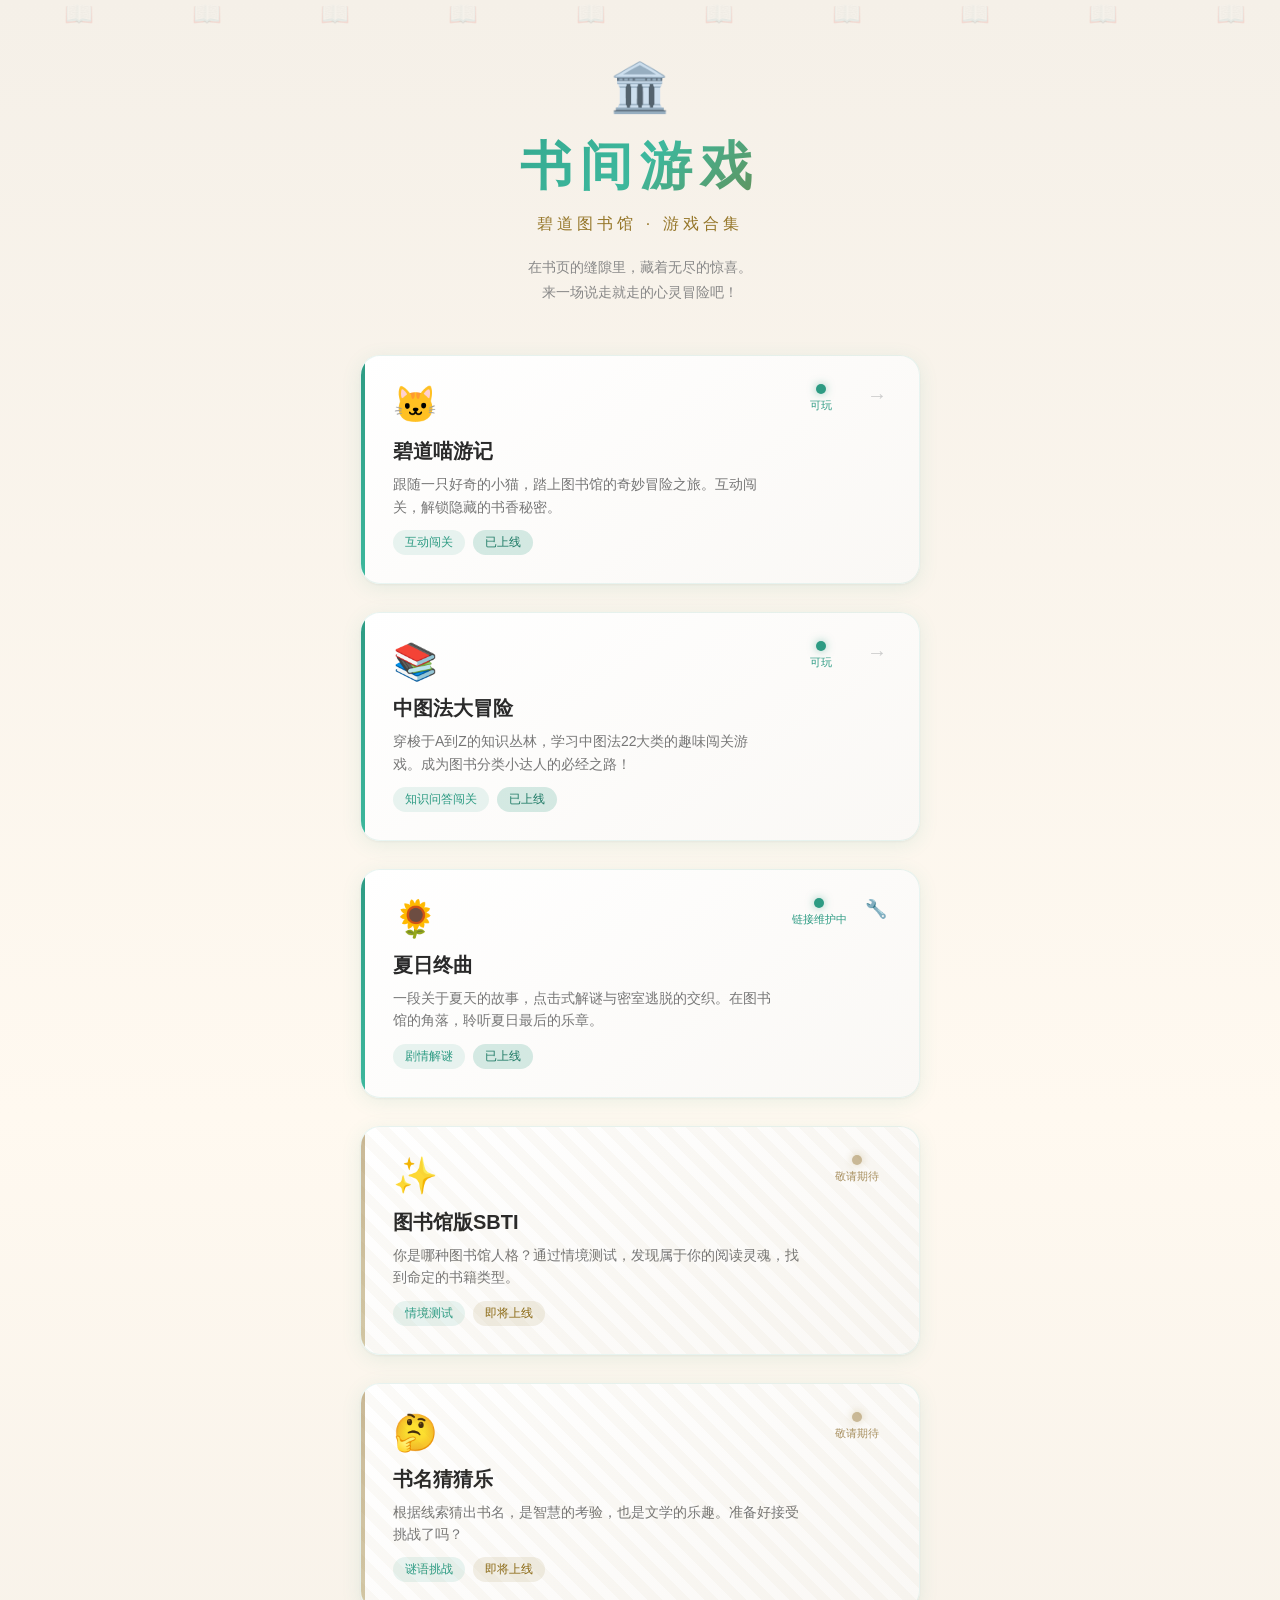
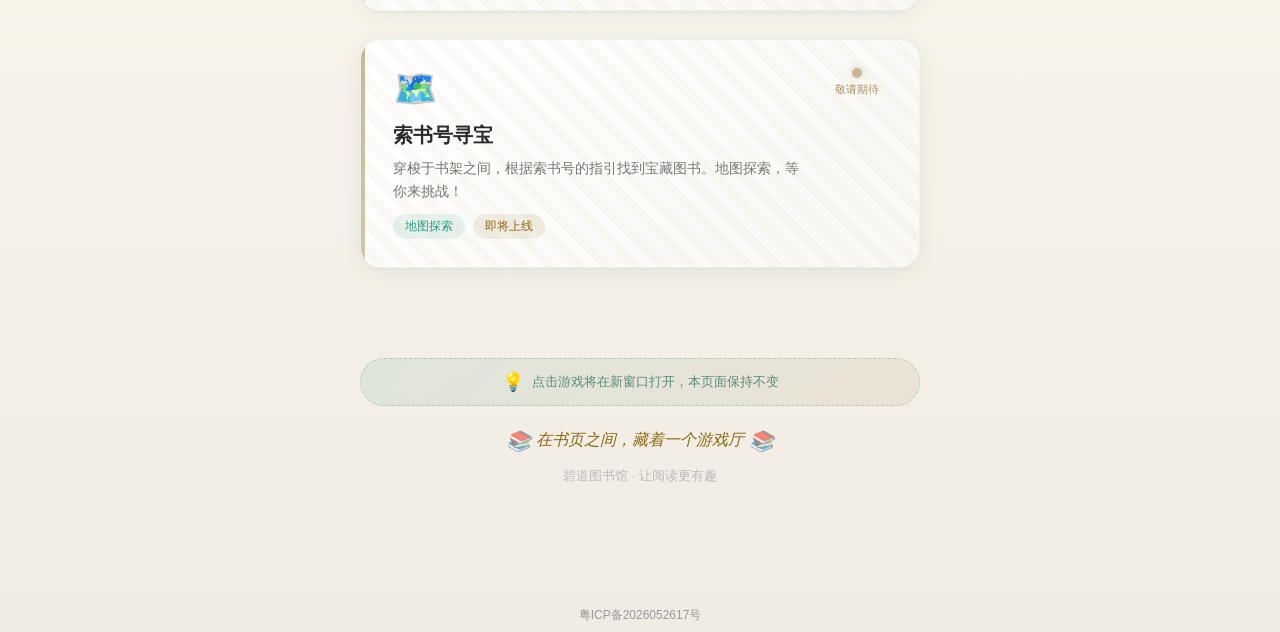
==== commit 25f1a1d0: "Add files via upload" ====
--- a/index.html
+++ b/index.html
@@ -1,9 +1,802 @@
-<!DOCTYPE html><html><head><script>window.gfdatav1={"env":"prod","envName":"prod","runtime":"node","ver":"1.0.0.6843","canary":0,"idc":"lq","region":"cn","vdc":"lq","vregion":"China-North","extra":{"canaryType":null}}</script><script>/*! For license information please see slardar_umd_space_cn.js.LICENSE.txt */
-!function(n,t){"object"==typeof exports&&"object"==typeof module?module.exports=t():"function"==typeof define&&define.amd?define("CozeSlardar",[],t):"object"==typeof exports?exports.CozeSlardar=t():n.CozeSlardar=t()}(this,()=>(()=>{"use strict";let n,t,e;var r,o,i,u,a,c,f,s,l,d,v={787:function(n,t){var e,r=function(){return(r=Object.assign||function(n){for(var t,e=1,r=arguments.length;e<r;e++)for(var o in t=arguments[e])Object.prototype.hasOwnProperty.call(t,o)&&(n[o]=t[o]);return n}).apply(this,arguments)};function o(n,t){var e="function"==typeof Symbol&&n[Symbol.iterator];if(!e)return n;var r,o,i=e.call(n),u=[];try{for(;(void 0===t||t-- >0)&&!(r=i.next()).done;)u.push(r.value)}catch(n){o={error:n}}finally{try{r&&!r.done&&(e=i.return)&&e.call(i)}finally{if(o)throw o.error}}return u}function i(n,t,e){if(e||2==arguments.length)for(var r,o=0,i=t.length;o<i;o++)!r&&o in t||(r||(r=Array.prototype.slice.call(t,0,o)),r[o]=t[o]);return n.concat(r||Array.prototype.slice.call(t))}var u=function(){return{}};function a(n){return"object"==typeof n&&null!==n}var c=Object.prototype;function f(n){return"[object Array]"===c.toString.call(n)}function s(n){return"function"==typeof n}function l(n){return"string"==typeof n}var d=function(){var n={};return[n,function(t,e){return n[t]=e},function(t){return delete n[t]}]},v=function(n,t){var e,r=f(e=n||[])&&e.length?function(n){for(var t=[],e=n.length,r=0;r<e;r++){var o=n[r];l(o)?t.push(o.replace(/([.*+?^=!:${}()|[\]/\\])/g,"\\$1")):o&&o.source&&t.push(o.source)}return RegExp(t.join("|"),"i")}(e):null;return!!r&&r.test(t)},p=function(n,t,e){return function(){for(var r=[],a=0;a<arguments.length;a++)r[a]=arguments[a];if(!n)return u;var c=n[t],f=e.apply(void 0,i([c],o(r),!1)),l=f;return s(l)&&(l=function(){for(var n=[],t=0;t<arguments.length;t++)n[t]=arguments[t];return f.apply(this,n)}),n[t]=l,function(){l===n[t]?n[t]=c:f=c}}};function h(n,t){return n.initSubject(t)}var g=function(){return Date.now()};function m(){if("object"==typeof window&&a(window))return window}function y(){if("object"==typeof document&&a(document))return document}function _(){if(m()&&s(window.PerformanceObserver))return window.PerformanceObserver}var b=function(n){var t;return{pid:n.pid,view_id:n.viewId,url:(t=m()&&m()&&window.location)?t.href:""}},w=function(n){var t=b(n.config());return t.context=n.context?n.context.toString():{},t},E=function(n,t){void 0===t&&(t=!1);var e=w(n);return t&&(e.timestamp=g()),function(t){n.report(r(r({},t),{overrides:e}))}},x=function(n,t){var e=n&&new n(t);return[function(n,t){e&&n&&e.observe(n,t)},function(){return e&&e.disconnect()}]},S=function(n){var t=n&&n.timing||void 0;return[t,function(){return n&&n.now?n.now():(Date.now?Date.now():+new Date)-(t&&t.navigationStart||0)},function(t){var e=(n||{}).getEntriesByType;return s(e)&&e.call(n,t)||[]},function(){var t=(n||{}).clearResourceTimings;s(t)&&t.call(n)},function(t){var e=(n||{}).getEntriesByName;return s(e)&&e.call(n,t)||[]}]},j=function(){var n=RegExp("\\/monitor_web\\/collect|\\/monitor_browser\\/collect\\/batch","i");return function(t){return n.test(t)}},O=function(n){return function(){for(var t,e=[],r=0;r<arguments.length;r++)e[r]=arguments[r];return t=o(e,2),this._method=t[0],this._url=t[1],n.apply(this,e)}},T=function(n){return function(){for(var t=[],e=0;e<arguments.length;e++)t[e]=arguments[e];this._reqHeaders=this._reqHeaders||{};var r=o(t,2),i=r[0],u=r[1];return this._reqHeaders[i]=u,n&&n.apply(this,t)}},R=function(n,t){var e=j();return function(){for(var r=[],o=0;o<arguments.length;o++)r[o]=arguments[o];if(this._start=g(),this._data=null==r?void 0:r[0],!e(this._url)){var i,u=t([this._method,this._url,this._start,this]);(i=this,p(i,"onreadystatechange",function(n){return function(){for(var t=[],e=0;e<arguments.length;e++)t[e]=arguments[e];return 4===this.readyState&&u(i),n&&n.apply(this,t)}}))()}return n.apply(this,r)}},k=function(n,t){return function(e,r){void 0===r&&(r={});var o=t([e,r]),i=n(e,r);return i.then(function(n){o(n)},function(){o(void 0)}),i}},A=["fetch_0",function(n,t){var e=m();if(e&&fetch){var r=[];r.push(p(e,"fetch",k)(n)),t(function(){r.forEach(function(n){return n()})})}}],C=["resource"],D=["longtask"],L=function(n,t,e){var r=n&&new n(function(n,r){n.getEntries?n.getEntries().forEach(function(n,e,o){return t(n,e,o,r)}):e&&e()});return[function(t){if(!n||!r)return e&&e();try{r.observe({entryTypes:t})}catch(n){return e&&e()}},function(t,o){if(!n||!r)return e&&e();try{var i={type:t,buffered:!0};void 0===o||(i.durationThreshold=o),r.observe(i)}catch(n){return e&&e()}r.observe({type:t,buffered:!1})},function(){return r&&r.disconnect()}]},P=function(n,t,e){var r=o(L(n,t),3),i=r[0],u=r[2];return i(e),u},q=["longtask_0",function(n,t){var e=_();e&&t(P(e,n,D))}],I=["resource_0",function(n,t){var e=_();if(e){var r=j();t(P(e,function(t){r(t.name)||n(t)},C))}}],N="http",B="resource_error",H="resource",M="performance_longtask",z="action",U=["BODY","HTML","HEAD"],W="data-apm-action",F=function(n,t,e,r){var o,i,u=!1,a=function(){n.clearTimeout(o),u&&(o=n.setTimeout(function(){t()},100))};return[function(){u=!0,n.clearTimeout(i),i=n.setTimeout(function(){t(!0),e()},r),a()},a,function(){u=!1,n.clearTimeout(o),n.clearTimeout(i)}]},X=function(n,t,e){void 0===e&&(e=10);for(var r=n,o=0;o<e&&r;o++){if(~U.indexOf(r.nodeName))return;if(r.hasAttribute(t))return r;r=r.parentElement}},G=function(n,t){if(r=(void 0===e?e="closest"in HTMLElement.prototype:e)?n.closest("["+t+"]"):X(n,t)){var r;return r.getAttribute(t).trim()}},J=function(n){for(var t=n,e=!1;t;)"SVG"===t.tagName.toUpperCase()?(t=null,e=!0):t=t.parentElement;return e},V=function(n){var t=n.children;return!t.length||![].slice.call(t).some(function(n){return n.children.length>0})},$=function(n){var t=n.tagName.toUpperCase();return!(1!==n.nodeType||U.includes(t)||J(n))&&(!n.style||"none"!==n.style.display)&&(!!(["A","BUTTON","INPUT","TEXTAREA"].includes(t)||G(n,W))||!!V(n))},Y=function(n,t){return!!(n&&n.length&&t&&v(n,function(n){var t=y();if(!t||!n)return"";var e=t.createElement("a");return e.href=n,e.href}(t)))},K=function(n,t){var e;return t.ev_type===N?e=t.payload.request.url:t.ev_type===H&&"name"in t.payload?e=t.payload.name:t.ev_type===B&&(e=t.payload.url),Y(n,e)},Q=["click"],Z={capture:!0},nn=function(n,t,e,r){var i=o(t,2),a=i[0],c=i[1],f=o(d(),3),s=f[0],l=f[1],v=f[2],p=0;return n.push(a[0](function(n){var t=o(n,2);if(t[0],Y(r,t[1]))return u;var i=p+=1;return l(i,g()),e(),function(){v(i),e()}})),n.push(c[0](function(n){var t=o(n,1)[0];if(Y(r,"string"==typeof t?t:t.url))return u;var i=p+=1;return l(i,g()),e(),function(){v(i),e()}})),s},nt=function(n,t,e,u){var a=o(e,4),c=a[0],s=a[1],d=a[2],v=a[3],p=u.types,h=u.pure,g=u.ignoreUrls,m=null,y=null,_=void 0,b=[],w=0,E=o(S(performance),2)[1],j=function(n){if(m&&(h||Object.keys(m.metrics).length)&&(!Object.keys(D).length||n)){m.metrics[M]&&(m.metrics[M].duration=w);var t=b.length>0?Math.max.apply(Math,i([],o(b),!1))-Math.min.apply(Math,i([],o(b),!1)):0;m.metrics[N]&&(m.metrics[N].duration=t);var e=E()-m.start_time;_&&_({ev_type:z,payload:r(r({},m),{duration:e,frontend_time:e-t})}),O()}},O=function(){C(),m&&(y={start_time:m.start_time,id:m.id}),m=null,b=[],w=0},T=function(n){var t,e;m&&(m.metrics[n]={count:(null!=(e=null==(t=m.metrics[n])?void 0:t.count)?e:0)+1})},R=o(F(window,j,O,1e4),3),k=R[0],A=R[1],C=R[2],D=nn(t,[c,s],A,g),L=o(x(MutationObserver,A),2),P=L[0],q=L[1];P(),t.push(q),t.push(C),t.push(d[0](function(n){var t=n.startTime,e=n.duration;A(),m&&m.start_time<=t+50&&(w+=e,T(M))})),t.push(v[0](function(n){var t=n.name,e=n.startTime,r=n.duration,o=n.initiatorType;!Y(g,t)&&(A(),m&&m.start_time<e&&(["xmlhttprequest","fetch"].includes(o)&&(b.push(e,e+r),T(N)),["xmlhttprequest","fetch","beacon"].includes(o)||T(H)))}));var I=function(t,e){var r=function(){var n=function(){for(var n=Array(16),t=0,e=0;e<16;e++)(3&e)==0&&(t=0x100000000*Math.random()),n[e]=t>>>((3&e)<<3)&255;return n}();n[6]=15&n[6]|64,n[8]=63&n[8]|128;for(var t=[],e=0;e<256;++e)t[e]=(e+256).toString(16).substr(1);var r=0;return""+t[n[r++]]+t[n[r++]]+t[n[r++]]+t[n[r++]]+"-"+t[n[r++]]+t[n[r++]]+"-"+t[n[r++]]+t[n[r++]]+"-"+t[n[r++]]+t[n[r++]]+"-"+t[n[r++]]+t[n[r++]]+t[n[r++]]+t[n[r++]]+t[n[r++]]+t[n[r++]]}();m={start_time:(0,o(S(performance),2)[1])(),id:r,type:e,target:t,metrics:{}},_=n(),k()},U=function(n){if(j(!0),O(),n.target instanceof HTMLElement&&$(n.target)){var t,e=G(t=n.target,W)||t.innerText;e&&I({name:e,path:function(n){try{for(var t=n,e=[],r=0,o=0,i=void 0;t&&r++<5&&(i=function(n){var t,e,r,o,i,u,a=[];if(!n||!n.tagName)return"";if(a.push(n.tagName.toLowerCase()),n.id)return"#"+n.id;var c=n.className;if(c&&l(c))for(u=0,r=c.split(/\s+/);u<r.length;u++)a.push("."+r[u]);var f=["type","name","title","alt"];for(u=0;u<f.length;u++)o=f[u],(i=n.getAttribute(o))&&a.push("["+o+'="'+i+'"]');for(var s=n,d=1,v=!0;s=s.previousElementSibling;)(null==(t=s.tagName)?void 0:t.toLowerCase())===(null==(e=n.tagName)?void 0:e.toLowerCase())&&(s.className===n.className&&f.every(function(t){return n.getAttribute(t)===(null==s?void 0:s.getAttribute(t))})&&(v=!1),d++);return d>1&&!v&&a.push(":nth-of-type("+d+")"),a.join("")}(t),"html"!==i&&(!(r>1)||!(o+3*e.length+i.length>=256)));)e.push(i),o+=i.length,t=t.parentNode;return e.reverse().join(" > ")}catch(n){return"<unknown>"}}(n.target)},n.type)}};return p&&p.forEach(function(n){var e,r;(function(n,t){if(!f(n)||0===n.length)return!1;for(var e=0;e<n.length;){if(n[e]===t)return!0;e++}return!1})(Q,n)&&t.push((e=document,void 0===(r=Z)&&(r=!1),e.addEventListener(n,U,r),function(){e.removeEventListener(n,U,r)}))}),[function(n){if(!K(g,n)){if("pageview"===n.ev_type){j(!0),O();return}if(n.ev_type===N){var t=n.payload.response.timing&&n.payload.response.timing.startTime;return t?m&&t>m.start_time?m.id:y&&t>y.start_time?y.id:void 0:void 0}if(n.ev_type===M){var t=n.payload.longtasks.length&&n.payload.longtasks[0].startTime+50;return m&&t&&t>m.start_time?m.id:void 0}if(m)return("js_error"===n.ev_type||n.ev_type===B)&&T(n.ev_type),m.id}},function(n,t){j(!0),O(),I({name:n},t)}]},ne="action",nr={types:["click"],pure:!0};t.actionPlugin=function(n){return{name:ne,setup:function(t){!function(n,t){void 0===t&&(t=nr);var e=[],r=y(),i=m();if(r&&i){var u,a=o(nt(function(){return E(n,!0)},e,[h(n,["xhr_0",(u=XMLHttpRequest&&XMLHttpRequest.prototype,function(n,t){if(u){var e=[];e.push(p(u,"open",O)()),e.push(p(u,"setRequestHeader",T)()),e.push(p(u,"send",R)(n)),t(function(){e.forEach(function(n){return n()})})}})]),h(n,A),h(n,q),h(n,I)],t),2),c=a[0],f=a[1],s=function(n){var t=c(n);return t&&n.extra&&(n.extra.action_id=t),n};n.on("report",s),e.push(function(){n.off("report",s)}),n.provide("startAction",f),n.destroyAgent.set(ne,z,e)}}(t,n)}}}},583:function(n,t){var e=function(){return(e=Object.assign||function(n){for(var t,e=1,r=arguments.length;e<r;e++)for(var o in t=arguments[e])Object.prototype.hasOwnProperty.call(t,o)&&(n[o]=t[o]);return n}).apply(this,arguments)};function r(n,t){var e="function"==typeof Symbol&&n[Symbol.iterator];if(!e)return n;var r,o,i=e.call(n),u=[];try{for(;(void 0===t||t-- >0)&&!(r=i.next()).done;)u.push(r.value)}catch(n){o={error:n}}finally{try{r&&!r.done&&(e=i.return)&&e.call(i)}finally{if(o)throw o.error}}return u}var o=function(){return{}};function i(n){return"object"==typeof n&&null!==n}function u(n){return"function"==typeof n}function a(n,t){return n.initSubject(t)}var c=function(){return Date.now()};function f(){if("object"==typeof window&&i(window))return window}function s(){if("object"==typeof document&&i(document))return document}function l(){if(f()&&u(window.PerformanceObserver))return window.PerformanceObserver}var d=function(n,t){var e=n&&new n(t);return[function(n,t){e&&n&&e.observe(n,t)},function(){return e&&e.disconnect()}]},v=function(n){var t=n&&n.timing||void 0;return[t,function(){return n&&n.now?n.now():(Date.now?Date.now():+new Date)-(t&&t.navigationStart||0)},function(t){var e=(n||{}).getEntriesByType;return u(e)&&e.call(n,t)||[]},function(){var t=(n||{}).clearResourceTimings;u(t)&&t.call(n)},function(t){var e=(n||{}).getEntriesByName;return u(e)&&e.call(n,t)||[]}]},p=function(n,t,e,r){return void 0===r&&(r=!1),n.addEventListener(t,e,r),function(){n.removeEventListener(t,e,r)}},h=function(n){var t=!1;return[function(e){!t&&(t=!0,n&&n(e))}]},g=function(n,t){return i(n)?e(e({},t),n):!!n&&t},m=function(){var n=RegExp("\\/monitor_web\\/collect|\\/monitor_browser\\/collect\\/batch","i");return function(t){return n.test(t)}},y=["resource"],_=["longtask"],b=function(n,t,e){var r=n&&new n(function(n,r){n.getEntries?n.getEntries().forEach(function(n,e,o){return t(n,e,o,r)}):e&&e()});return[function(t){if(!n||!r)return e&&e();try{r.observe({entryTypes:t})}catch(n){return e&&e()}},function(t,o){if(!n||!r)return e&&e();try{var i={type:t,buffered:!0};void 0===o||(i.durationThreshold=o),r.observe(i)}catch(n){return e&&e()}r.observe({type:t,buffered:!1})},function(){return r&&r.disconnect()}]},w=function(n,t,e){var o=r(b(n,t),3),i=o[0],u=o[2];return i(e),u},E=["longtask_0",function(n,t){var e=l();e&&t(w(e,n,_))}],x=["resource_0",function(n,t){var e=l();if(e){var r=m();t(w(e,function(t){r(t.name)||n(t)},y))}}],S="js_error",j="http",O="resource_error",T="blank_screen",R=["unload_0",function(n,t){var e=f();if(e){var o=r(h(n),1)[0],i=function(){o()},u=[];["unload","beforeunload","pagehide"].forEach(function(n){u.push((e.addEventListener(n,i,!1),function(){e.removeEventListener(n,i,!1)}))}),t(function(){u.forEach(function(n){return n()})})}}],k=["domLoad_1",function(n,t){var e=f(),r=s();if(e&&r){var i=!1,u=o,a=function(){setTimeout(function(){n(),i=!0},0)};"loading"!==r.readyState?a():u=p(r,"DOMContentLoaded",a,!1),t(function(){u()},function(n){i&&n()})}}],A=["activated_0",function(n,t){var e=s();if(e){var r=!1,i=o,u=function(){n(),r=!0};e&&e.prerendering?i=p(e,"prerenderingchange",u,!0):u(),t(function(){i()},function(n){r&&n()})}}],C=["SCRIPT","STYLE","META","HEAD"],D=[S,j,O],L=["performance","performance_longtask","performance_timing","custom"],P=function(n,t){if(-1===D.indexOf(t.ev_type)||t.ev_type===j&&t.payload.response.status<400||n&&D.indexOf(n.type)<D.indexOf(t.ev_type))return n;var e="";switch(t.ev_type){case S:e=t.payload.error.message;break;case j:e=t.payload.request.url;break;case O:e=t.payload.url}return{type:t.ev_type,message:e,timestamp:c()}},q=function(n,t){return~C.indexOf(n.tagName)||t>4},I=function(n){var t=n.getBoundingClientRect();return{width:t.width,height:t.height,top:t.top}},N=function(n){return n?document.querySelector(n):document.body},B=function(n,t,e,r){if(void 0===t&&(t=0),void 0===e&&(e=0),void 0===r&&(r=1.5),!n||q(n,t)||e>=r)return e;var o=function(){if(!t)return 0;var e=I(n),r=e.top,o=e.height;return r>innerHeight||o<=0?0:1/(1<<t-1)}();return[].reduceRight.call(n.children,function(n,e){return B(e,t+1,n,r)},e+o)},H=function(n){var t,e=n.cb,r=n.screenshotUrl,o=n.window,i=n.document,u=n.mask,a=n.partialShot,c=n.quality,s=n.rootSelector;if(function(){if(f()&&"Promise"in window)return Promise}()&&o&&i){if(o.html2canvas)return d();var l=i.createElement("script");l.src=r,l.crossOrigin="anonymous",l.onload=d,l.onerror=function(){e()},null==(t=i.head)||t.appendChild(l)}function d(){(o.requestIdleCallback||function(n){return o.setTimeout(n,1)})(function(){o.html2canvas&&o.html2canvas(a&&s&&i.querySelector(s)||i.body,{scale:360/o.innerWidth,mask:u,useCROS:!0}).then(function(n){var t;e("data:image"===(t=n.toDataURL("image/jpeg",c)).slice(0,10)?t:M())}).catch(function(){e(M())})})}};function M(n,t){void 0===n&&(n=192),void 0===t&&(t=108);var e=document.createElement("canvas");e.width=n,e.height=t;var r=e.getContext("2d");return r&&(r.fillStyle="#ffffff",r.fillRect(0,0,n,t)),e.toDataURL("image/jpeg")}var z=function(n,t,i,a){var l,p,h,g,m,y,_,b=r(i,5),w=b[0],E=b[1],x=b[2],S=b[3],j=b[4],O=a.threshold,R=a.screenshot,k=a.rootSelector,A=a.autoDetect,C=a.ssUrl,D=a.quality,M=a.mask,z=a.partialShot,U=a.initDetTime,W=a.runDetTime,F=f(),X=s(),G=F.requestAnimationFrame||o,J=F.cancelAnimationFrame||o,V=r(v(performance),2)[1],$=0,Y=!1,K=!R,Q=function(){var n=N(k);if(n){var t=B(n,0,0,O);if(t<O)return[c(),t]}},Z=function(r,o){Y||(h=Q())&&(Y=!0,t.forEach(function(n){return n()}),t.length=0,n({ev_type:T,payload:{timestamp:h[0],score:h[1],screenshot:o,error:g,serialized_dom:function n(t,r,o){if(void 0===r&&(r=0),void 0===o&&(o=!0),!t||q(t,r))return"";var i=e(e({},I(t)),{id:t.getAttribute("id"),class:t.getAttribute("class")}),u=Object.keys(i).reduce(function(n,t){return""+n+("number"==typeof i[t]||i[t]?" "+t+'="'+i[t]+'"':"")},""),a=t.tagName.toLowerCase(),c=[].reduce.call(t.children,function(t,e){return t+n(e,r+1,!1)},"");return"<"+a+u+(o?' innerHeight="'+innerHeight+'" visibilityState="'+document.visibilityState+'"':"")+">"+c+"</"+a+">"}(N(k))},overrides:{timestamp:r||h[0]}}))},nn=function(){_&&clearTimeout(_),m&&clearTimeout(m),m=F.setTimeout(function(){y=G(function(){(h=Q())&&nt()})},1e3)},nt=(l=function(){h&&!Y&&(K?Z():(K=!0,H({cb:Z.bind(null,c()),screenshotUrl:C,window:F,document:X,mask:M,partialShot:z,quality:D,rootSelector:k})))},function(){_&&clearTimeout(_),p=c(),_=F.setTimeout(function(){$>p?nn():l()},V()>1e4?W:U)});return t.push(j[0](function(){g&&Z()})),A&&t.push(w[0](function(){var n=E();t.push(n[0](function(){var n,e=r(d(function(){if(f()&&u(window.MutationObserver))return window.MutationObserver}(),nn),2),o=e[0],i=e[1];t.push(function(){clearTimeout(m),clearTimeout(_),J(y),i&&i()}),o(null==(n=s())?void 0:n.body,{subtree:!0,childList:!0}),t.push(x()[0](function(){m&&nn()})),t.push(S()[0](function(){m&&nn()})),nn()}))})),[function(n){Y||~L.indexOf(n.ev_type)||($=c(),g&&$-g.timestamp>1e4&&(g=void 0),g=P(g,n))},nn]},U="blankScreen";t.blankScreenPlugin=function(n){return void 0===n&&(n={}),{name:U,setup:function(t){var e;e=n,t.on("init",function(){var n,o={autoDetect:!0,threshold:1.5,screenshot:!0,mask:!1,ssUrl:t.config().pluginPathPrefix+"/screenshot.min.js",partialShot:!0,quality:.1,initDetTime:8e3,runDetTime:4e3},i=e?g(e,o):g(null==(n=t.config())?void 0:n.plugins[U],o);i&&function(n,t){var e=s(),o=f();if(e&&o){var i=[],u=r(z(n.report.bind(n),i,[a(n,A),function(){return a(n,k)},function(){return a(n,E)},function(){return a(n,x)},a(n,R)],t),2),c=u[0],l=u[1],d=function(n){return c(n),n};n.on("report",d),i.push(function(){n.off("report",d)}),n.destroyAgent.set(U,T,i),n.provide("detectBlankScreen",l)}}(t,i)})}}}},91:function(n,t){function e(n,t){var e="function"==typeof Symbol&&n[Symbol.iterator];if(!e)return n;var r,o,i=e.call(n),u=[];try{for(;(void 0===t||t-- >0)&&!(r=i.next()).done;)u.push(r.value)}catch(n){o={error:n}}finally{try{r&&!r.done&&(e=i.return)&&e.call(i)}finally{if(o)throw o.error}}return u}function r(n,t,e){if(e||2==arguments.length)for(var r,o=0,i=t.length;o<i;o++)!r&&o in t||(r||(r=Array.prototype.slice.call(t,0,o)),r[o]=t[o]);return n.concat(r||Array.prototype.slice.call(t))}var o=function(n){var t=!1;return[function(e){!t&&(t=!0,n&&n(e))}]},i=["unload_0",function(n,t){var r=function(){var n;if("object"==typeof window&&"object"==typeof(n=window)&&null!==n)return window}();if(r){var i=e(o(n),1)[0],u=function(){i()},a=[];["unload","beforeunload","pagehide"].forEach(function(n){a.push((r.addEventListener(n,u,!1),function(){r.removeEventListener(n,u,!1)}))}),t(function(){a.forEach(function(n){return n()})})}}],u=function(n,t,e,r){return void 0===r&&(r={}),e&&n.report({ev_type:"custom",payload:{name:t,metrics:e,categories:r,type:"event",level:"info"}})};function a(n){var t=null,e=0,r=0,o=function(n){if("resource"===n.ev_type){var o=n.payload,i=o.decodedBodySize,u=o.encodedBodySize,a=o.transferSize,c=o.duration,f=o.workerStart;i&&u&&(t.decodedBodySize+=i,t.encodedBodySize+=u,t.transferSize+=a,t.resourceCount++,(0===a||void 0===a&&0===c)&&e++,f&&r++,t.cacheRate=parseFloat((e/t.resourceCount).toFixed(2)),t.serviceWorkerRate=parseFloat((r/t.resourceCount).toFixed(2)))}};return[function(){t={decodedBodySize:0,encodedBodySize:0,resourceCount:0,transferSize:0,cacheRate:0,serviceWorkerRate:0},e=0,r=0,n.on("send",o)},function(){n.off("send",o)},function(){return t&&t.resourceCount?t:null},function(){t=null}]}t.resourceAnalyzer=function(n){void 0===n&&(n={initialScreen:!0,pageview:!0,session:!0});var t=[];return{name:"resourceAnalyzer",setup:function(o){var c,f,s,l,d,v,p,h,g,m,y,_,b,w,E,x,S,j,O,T,R,k,A,C,D,L;n.initialScreen&&t.push.apply(t,r([],e((f=[],l=(s=e(a(c=o),4))[0],d=s[1],v=s[2],p=s[3],l(),h=function(n){"performance"===n.ev_type&&"tti"===n.payload.name&&(d(),u(c,"initial_screen_resource_analyzer",v(),{relevant_pid:n.common.pid||""}),f.forEach(function(n){return n()}))},c.on("send",h),f.push(function(){d(),p(),c.off("send",h)}),f)),!1)),n.pageview&&t.push.apply(t,r([],e((m=[],_=(y=e(a(g=o),4))[0],b=y[1],w=y[2],E=y[3],x=g.initSubject(i),_(),S=void 0,j=function(n){if("pageview"===n.ev_type){var t=n.payload,e=t.pid,r=t.source;if(!S)return S={relevant_pid:e,relevant_source:r};b(),u(g,"pageview_resource_analyzer",w(),S),_(),S={relevant_pid:e,relevant_source:r}}},g.on("send",j),m.push(x[0](function(){b(),u(g,"pageview_resource_analyzer",w(),S||{}),E()})),m.push(function(){b(),E(),g.off("send",j)}),m)),!1)),n.session&&t.push.apply(t,r([],e((T=[],R=(O=o).initSubject(i),A=(k=e(a(O),4))[0],C=k[1],D=k[2],L=k[3],A(),T.push(R[0](function(){C(),u(O,"session_resource_analyzer",D()),L()})),T.push(function(){C(),L()}),T)),!1))},tearDown:function(){return t.length&&t.forEach(function(n){return n()})}}}},615:function(n,t){var e=function(){return(e=Object.assign||function(n){for(var t,e=1,r=arguments.length;e<r;e++)for(var o in t=arguments[e])Object.prototype.hasOwnProperty.call(t,o)&&(n[o]=t[o]);return n}).apply(this,arguments)};function r(n,t){var e="function"==typeof Symbol&&n[Symbol.iterator];if(!e)return n;var r,o,i=e.call(n),u=[];try{for(;(void 0===t||t-- >0)&&!(r=i.next()).done;)u.push(r.value)}catch(n){o={error:n}}finally{try{r&&!r.done&&(e=i.return)&&e.call(i)}finally{if(o)throw o.error}}return u}var o=function(){return{}};function i(n){return"object"==typeof n&&null!==n}var u=Object.prototype;function a(n){return"[object Array]"===u.toString.call(n)}function c(n){return"function"==typeof n}var f=function(n,t){if(!a(n))return n;var e=n.indexOf(t);if(e>=0){var r=n.slice();return r.splice(e,1),r}return n},s=function(){var n={};return[n,function(t,e){return n[t]=e},function(t){return delete n[t]}]},l=function(n,t){var e,r=a(e=n||[])&&e.length?function(n){for(var t=[],e=n.length,r=0;r<e;r++){var o=n[r];"string"==typeof o?t.push(o.replace(/([.*+?^=!:${}()|[\]/\\])/g,"\\$1")):o&&o.source&&t.push(o.source)}return RegExp(t.join("|"),"i")}(e):null;return!!r&&r.test(t)},d=function(n,t,e){return function(){for(var i=[],u=0;u<arguments.length;u++)i[u]=arguments[u];if(!n)return o;var a=n[t],f=e.apply(void 0,function(n,t,e){if(e||2==arguments.length)for(var r,o=0,i=t.length;o<i;o++)!r&&o in t||(r||(r=Array.prototype.slice.call(t,0,o)),r[o]=t[o]);return n.concat(r||Array.prototype.slice.call(t))}([a],r(i),!1)),s=f;return c(s)&&(s=function(){for(var n=[],t=0;t<arguments.length;t++)n[t]=arguments[t];return f.apply(this,n)}),n[t]=s,function(){s===n[t]?n[t]=a:f=a}}},v=function(n,t,e){var r=0;return -1===e?o:function(){if(n()){r&&clearTimeout(r),r=0;return}0===r&&(r=setTimeout(t,e))}},p=function(n,t){var e=[];try{e=t.reduce(function(t,e){try{var r=e(n);"function"==typeof r&&t.push(r)}catch(n){}return t},[])}catch(n){}return function(n){return p(n,e)}},h=function(n){void 0===n&&(n=3e5);var t,e=[],r=[],o=!1,i=v(function(){return!!e.length},function(){o=!0,t&&t[0](),r.forEach(function(n){return n()}),r.length=0,t=void 0},n),u=function(n){e=f(e,n),o||i()};return{next:function(n){return p(n,e)},complete:function(n){r.push(n)},attach:function(n,e){t=[n,e]},subscribe:function(n){if(o)throw Error("Observer is closed");return e.push(n),t&&t[1]&&t[1](n),i(),function(){return u(n)}},unsubscribe:u}},g=function(n,t,e){var r=h(e);try{n(r.next,r.attach),t&&r.complete(t)}catch(n){}return[r.subscribe,r.unsubscribe]};function m(n,t){return n.initSubject(t)}var y=function(){return Date.now()};function _(){if("object"==typeof window&&i(window))return window}function b(){if("object"==typeof document&&i(document))return document}function w(){if(_()&&c(window.PerformanceObserver))return window.PerformanceObserver}var E=function(n){var t;return{pid:n.pid,view_id:n.viewId,url:(t=_()&&_()&&window.location)?t.href:""}},x=function(n){var t=E(n.config());return t.context=n.context?n.context.toString():{},t},S=function(n,t){var e=n&&new n(t);return[function(n,t){e&&n&&e.observe(n,t)},function(){return e&&e.disconnect()}]},j=function(){var n=RegExp("\\/monitor_web\\/collect|\\/monitor_browser\\/collect\\/batch","i");return function(t){return n.test(t)}},O=function(n){return function(){for(var t,e=[],o=0;o<arguments.length;o++)e[o]=arguments[o];return t=r(e,2),this._method=t[0],this._url=t[1],n.apply(this,e)}},T=function(n){return function(){for(var t=[],e=0;e<arguments.length;e++)t[e]=arguments[e];this._reqHeaders=this._reqHeaders||{};var o=r(t,2),i=o[0],u=o[1];return this._reqHeaders[i]=u,n&&n.apply(this,t)}},R=function(n,t){var e=j();return function(){for(var r=[],o=0;o<arguments.length;o++)r[o]=arguments[o];if(this._start=y(),this._data=null==r?void 0:r[0],!e(this._url)){var i,u=t([this._method,this._url,this._start,this]);(i=this,d(i,"onreadystatechange",function(n){return function(){for(var t=[],e=0;e<arguments.length;e++)t[e]=arguments[e];return 4===this.readyState&&u(i),n&&n.apply(this,t)}}))()}return n.apply(this,r)}},k=function(n,t){return function(e,r){void 0===r&&(r={});var o=t([e,r]),i=n(e,r);return i.then(function(n){o(n)},function(){o(void 0)}),i}},A=["fetch_0",function(n,t){var e=_();if(e&&fetch){var r=[];r.push(d(e,"fetch",k)(n)),t(function(){r.forEach(function(n){return n()})})}}],C=["resource"],D=["longtask"],L=function(n,t,e){var r=n&&new n(function(n,r){n.getEntries?n.getEntries().forEach(function(n,e,o){return t(n,e,o,r)}):e&&e()});return[function(t){if(!n||!r)return e&&e();try{r.observe({entryTypes:t})}catch(n){return e&&e()}},function(t,o){if(!n||!r)return e&&e();try{var i={type:t,buffered:!0};void 0===o||(i.durationThreshold=o),r.observe(i)}catch(n){return e&&e()}r.observe({type:t,buffered:!1})},function(){return r&&r.disconnect()}]},P=function(n,t,e){var o=r(L(n,t),3),i=o[0],u=o[2];return i(e),u},q=["longtask_0",function(n,t){var e=w();e&&t(P(e,n,D))}],I=["resource_0",function(n,t){var e=w();if(e){var r=j();t(P(e,function(t){r(t.name)||n(t)},C))}}],N="click",B=[N+"_0",function(n,t){var e=b();if(e){var r=(e.addEventListener(N,n,!0),function(){e.removeEventListener(N,n,!0)});t(function(){r()})}}],H={isSupport:!0,isPolyfill:!1,isBounced:!1,isCustom:!1,type:"perf"},M=function(n,t,e,r){var o,i,u=!1,a=function(){n.clearTimeout(o),u&&(o=n.setTimeout(function(){t()},100))};return[function(){u=!0,n.clearTimeout(i),i=n.setTimeout(function(){t(!0),e()},r),a()},a,function(){u=!1,n.clearTimeout(o),n.clearTimeout(i)}]},z=function(n,t){return!!(n&&n.length&&t&&l(n,function(n){var t=b();if(!t||!n)return"";var e=t.createElement("a");return e.href=n,e.href}(t)))},U=function(n,t,e,i){var u=r(t,2),a=u[0],c=u[1],f=r(s(),3),l=f[0],d=f[1],v=f[2],p=0;return n.push(a[0](function(n){var t=r(n,2);if(t[0],z(i,t[1]))return o;var u=p+=1;return d(u,y()),e(),function(){v(u),e()}})),n.push(c[0](function(n){var t=r(n,1)[0];if(z(i,"string"==typeof t?t:t.url))return o;var u=p+=1;return d(u,y()),e(),function(){v(u),e()}})),l},W=function(n,t,i,u){var a=r(i,7),c=a[0],f=a[1],s=a[2],l=a[3],d=a[4],v=a[5],p=a[6],h=u.ignoreUrls,g=0,m=function(t,e){n({ev_type:"performance",payload:t,overrides:e})},_=function(){g=y(),k(document,{childList:!0,subtree:!0}),x()},b=function(n){if(g&&(!Object.keys(T).length||n)){var t;m((t=y()-g,e({name:"spa_load",value:t},H))),w()}},w=function(){O(),g=0},E=r(M(window,b,o,3e4),3),x=E[0],j=E[1],O=E[2],T=U(t,[s,l],j,h);t.push(d[0](function(n){z(h,n.name)||j()})),t.push(v[0](j));var R=r(S(p,j),2),k=R[0],A=R[1];t.push(A);var C=!0;t.push(c[0](function(){if(C){C=!1;return}b(!0),w(),_()})),t.push(f[0](function(){b(!0),w()})),t.push(w)};t.SPALoadPlugin=function(n){return{name:"spa_load",setup:function(t){var o;void 0===(o=n)&&(o={}),t.on("init",function(){var n,i,u,a,f,s=[],l=b(),v=function(){if(_()&&c(window.MutationObserver))return window.MutationObserver}();l&&v&&(W(t.report.bind(t),s,[(i=(n=r(["view_0",function(n,r){var o=x(t),i=function(r){var i;r.viewId&&r.viewId!==(null==(i=t.config())?void 0:i.viewId)&&(n(o),o=e(e({},x(t)),E(r)))};t.on("beforeConfig",i),r(function(){t.off("beforeConfig",i)})}],2))[0],u=n[1],(a=t.privateSubject||{})[i]||(a[i]=g(u,function(){a[i]=void 0},void 0)),a[i]),m(t,B),m(t,["xhr_0",(f=XMLHttpRequest&&XMLHttpRequest.prototype,function(n,t){if(f){var e=[];e.push(d(f,"open",O)()),e.push(d(f,"setRequestHeader",T)()),e.push(d(f,"send",R)(n)),t(function(){e.forEach(function(n){return n()})})}})]),m(t,A),m(t,I),m(t,q),v],o),t.on("beforeDestroy",function(){s.forEach(function(n){return n()})}))})}}}},314:function(n,t){var e,r=function(){return(r=Object.assign||function(n){for(var t,e=1,r=arguments.length;e<r;e++)for(var o in t=arguments[e])Object.prototype.hasOwnProperty.call(t,o)&&(n[o]=t[o]);return n}).apply(this,arguments)};function o(n,t){var e="function"==typeof Symbol&&n[Symbol.iterator];if(!e)return n;var r,o,i=e.call(n),u=[];try{for(;(void 0===t||t-- >0)&&!(r=i.next()).done;)u.push(r.value)}catch(n){o={error:n}}finally{try{r&&!r.done&&(e=i.return)&&e.call(i)}finally{if(o)throw o.error}}return u}function i(n,t,e){if(e||2==arguments.length)for(var r,o=0,i=t.length;o<i;o++)!r&&o in t||(r||(r=Array.prototype.slice.call(t,0,o)),r[o]=t[o]);return n.concat(r||Array.prototype.slice.call(t))}var u=function(n){return JSON.stringify({ev_type:"batch",list:n})},a=["init","start","config","beforeDestroy","provide","beforeReport","report","beforeBuild","build","beforeSend","send","beforeConfig"],c=function(){return{}};function f(n){return n}function s(n){return"object"==typeof n&&null!==n}var l=Object.prototype;function d(n){if(s(n)){if("function"==typeof Object.getPrototypeOf){var t=Object.getPrototypeOf(n);return t===l||null===t}return"[object Object]"===l.toString.call(n)}return!1}function v(n){return"[object Array]"===l.toString.call(n)}function p(n){return"function"==typeof n}function h(n){return"number"==typeof n}function g(n){return"string"==typeof n}function m(n,t){if(!v(n)||0===n.length)return!1;for(var e=0;e<n.length;){if(n[e]===t)return!0;e++}return!1}var y=function(n,t){if(!v(n))return n;var e=n.indexOf(t);if(e>=0){var r=n.slice();return r.splice(e,1),r}return n},_=function(n,t,e){for(var r,i=o(t.split(".")),u=i[0],a=i.slice(1);n&&a.length>0;)n=n[u],u=(r=o(a))[0],a=r.slice(1);if(n)return e(n,u)},b=function(n,t){var e,r=v(e=n||[])&&e.length?function(n){for(var t=[],e=n.length,r=0;r<e;r++){var o=n[r];g(o)?t.push(o.replace(/([.*+?^=!:${}()|[\]/\\])/g,"\\$1")):o&&o.source&&t.push(o.source)}return RegExp(t.join("|"),"i")}(e):null;return!!r&&r.test(t)};function w(n){try{return g(n)?n:JSON.stringify(n)}catch(n){return"[FAILED_TO_STRINGIFY]:"+String(n)}}var E=function(n,t,e,r){return void 0===r&&(r=!0),function(){for(var u=[],a=0;a<arguments.length;a++)u[a]=arguments[a];if(!n)return c;var f=n[t],s=e.apply(void 0,i([f],o(u),!1)),l=s;return p(l)&&r&&(l=function(){for(var n=[],t=0;t<arguments.length;t++)n[t]=arguments[t];try{return s.apply(this,n)}catch(t){return p(f)&&f.apply(this,n)}}),n[t]=l,function(e){e||(l===n[t]?n[t]=f:s=f)}}},x=function(n,t,e){return function(){for(var r=[],u=0;u<arguments.length;u++)r[u]=arguments[u];if(!n)return c;var a=n[t],f=e.apply(void 0,i([a],o(r),!1)),s=f;return p(s)&&(s=function(){for(var n=[],t=0;t<arguments.length;t++)n[t]=arguments[t];return f.apply(this,n)}),n[t]=s,function(){s===n[t]?n[t]=a:f=a}}},S="".padStart?function(n,t){return void 0===t&&(t=8),n.padStart(t," ")}:function(n){return n},j=0,O=function(){for(var n=[],t=0;t<arguments.length;t++)n[t]=arguments[t];console.error.apply(console,i(["[SDK]",Date.now(),S(""+j++)],o(n),!1))},T=0,R=function(){for(var n=[],t=0;t<arguments.length;t++)n[t]=arguments[t];console.warn.apply(console,i(["[SDK]",Date.now(),S(""+T++)],o(n),!1))},k=function(n){return Math.random()<Number(n)},A=function(n,t){return n<Number(t)},C=function(n){return function(t){for(var e=t,r=0;r<n.length;r++)if(e)try{e=n[r](e)}catch(n){O(n)}else break;return e}};function D(){var n=function(){for(var n=Array(16),t=0,e=0;e<16;e++)(3&e)==0&&(t=0x100000000*Math.random()),n[e]=t>>>((3&e)<<3)&255;return n}();n[6]=15&n[6]|64,n[8]=63&n[8]|128;for(var t=[],e=0;e<256;++e)t[e]=(e+256).toString(16).substr(1);var r=0;return""+t[n[r++]]+t[n[r++]]+t[n[r++]]+t[n[r++]]+"-"+t[n[r++]]+t[n[r++]]+"-"+t[n[r++]]+t[n[r++]]+"-"+t[n[r++]]+t[n[r++]]+"-"+t[n[r++]]+t[n[r++]]+t[n[r++]]+t[n[r++]]+t[n[r++]]+t[n[r++]]}var L=function(n,t,e){var r=0;return -1===e?c:function(){if(n()){r&&clearTimeout(r),r=0;return}0===r&&(r=setTimeout(t,e))}},P=function(n,t){var e=[];try{e=t.reduce(function(t,e){try{var r=e(n);"function"==typeof r&&t.push(r)}catch(n){}return t},[])}catch(n){}return function(n){return P(n,e)}},q=function(n){void 0===n&&(n=3e5);var t,e=[],r=[],o=!1,i=L(function(){return!!e.length},function(){o=!0,t&&t[0](),r.forEach(function(n){return n()}),r.length=0,t=void 0},n),u=function(n){e=y(e,n),o||i()};return{next:function(n){return P(n,e)},complete:function(n){r.push(n)},attach:function(n,e){t=[n,e]},subscribe:function(n){if(o)throw Error("Observer is closed");return e.push(n),t&&t[1]&&t[1](n),i(),function(){return u(n)}},unsubscribe:u}},I=function(n,t,e){var r=q(e);try{n(r.next,r.attach),t&&r.complete(t)}catch(n){}return[r.subscribe,r.unsubscribe]},N=function(n,t){var e=o(n,1)[0];return function(n,r){var o=e(function(e){return function(n){for(var e=!0,r=0;r<t.length;r++)if(e)try{e=t[r](n)}catch(n){O(n)}else break;return e}(e)?n(e):c});r(function(){o()})}},B=function(n,t,e,r){return n.destroyAgent.set(t,e,r)},H=function(n){var t,e,o,i=(t={},e={},o={set:function(n,r){return t[n]=r,e[n]=w(r),o},merge:function(n){return t=r(r({},t),n),Object.keys(n).forEach(function(t){e[t]=w(n[t])}),o},delete:function(n){return delete t[n],delete e[n],o},clear:function(){return t={},e={},o},get:function(n){return e[n]},toString:function(){return r({},e)}});n.provide("context",i),n.on("report",function(n){return n.extra||(n.extra={}),n.extra.context=i.toString(),n})},M=function(n,t,e){var r={},u=function(){for(var e,a=[],c=0;c<arguments.length;c++)a[c]=arguments[c];var f=a[0];if(f){var s,l=f.split(".")[0];if(!(l in u)){var d=r[l]||[],v=null!=(e=null==t?void 0:t(n))?e:{};d.push(i([v],o(a),!1)),r[l]=d;return}return s=[].slice.call(a,1),_(u,f,function(n,t){if(n&&t in n&&p(n[t]))try{return n[t].apply(n,s)}catch(n){return}})}};for(var a in E(n,"provide",function(t){return function(e,r){u[e]=r,t.call(n,e,r)}})(),n)Object.prototype.hasOwnProperty.call(n,a)&&(u[a]=n[a]);return n.on("provide",function(t){r[t]&&(r[t].forEach(function(t){var r=o(t),i=r[0],u=r.slice(1);null==e||e(n,i,u)}),r[t]=null)}),u};function z(n,t){return n.initSubject(t)}function U(n,t,e){var r=o(t,2),i=r[0],u=r[1],a=n.privateSubject||{};return a[i]||(a[i]=I(u,function(){a[i]=void 0},e)),a[i]}var W=function(){return Date.now()};function F(){if("object"==typeof window&&s(window))return window}function X(){if("object"==typeof document&&s(document))return document}function G(){return F()&&window.location}function J(n){var t=X();if(!t||!n)return"";var e=t.createElement("a");return e.href=n,e.href}function V(n){var t=X();if(!t||!n)return{url:n,protocol:"",domain:"",query:"",path:"",hash:""};var e=t.createElement("a");e.href=n;var r=e.pathname||"/";return"/"!==r[0]&&(r="/"+r),{url:e.href,protocol:e.protocol.slice(0,-1),domain:e.hostname,query:e.search.substring(1),path:r,hash:e.hash}}function $(){var n=F()&&G();return n?n.href:""}var Y=function(n){var t,e={pid:(t=n.config()).pid,view_id:t.viewId,url:$()};return e.context=n.context?n.context.toString():{},e},K=function(n,t){void 0===t&&(t=!1);var e=Y(n);return t&&(e.timestamp=W()),function(t){n.report(r(r({},t),{overrides:e}))}},Q=function(n){if(n)return n.__SLARDAR_REGISTRY__||(n.__SLARDAR_REGISTRY__={Slardar:{plugins:[],errors:[],subject:{}}}),n.__SLARDAR_REGISTRY__.Slardar},Z=function(){for(var n=[],t=0;t<arguments.length;t++)n[t]=arguments[t];var e=Q(F());e&&(e.errors||(e.errors=[]),e.errors.push(n))},nn=function(n){var t={url:$(),timestamp:W()},e=n.config();return(null==e?void 0:e.pid)&&(t.pid=e.pid),(null==n?void 0:n.context)&&(t.context=n.context.toString()),t},nt=function(n,t){return function(e){var r=function(n){return n.overrides=t,n};n.on("report",r),e(),n.off("report",r)}},ne=function(n,t,e,r){return void 0===r&&(r=!1),n.addEventListener(t,e,r),function(){n.removeEventListener(t,e,r)}},nr=function(n,t,e,r){return void 0===r&&(r=!1),n.addEventListener(t,e,r),function(){n.removeEventListener(t,e,r)}},no=function(n){var t=!1;return[function(e){!t&&(t=!0,n&&n(e))}]},ni=function(n){var t=F();if(t){var e=o(no(n),1)[0];["unload","beforeunload","pagehide"].forEach(function(n){ne(t,n,e,!1)})}},nu=function(n){var t=X(),e=F();if(t&&e){var r=c;r=nr(t,"visibilitychange",function(){"visible"===t.visibilityState&&(n(),r())},!0)}},na=function(n,t){var e,r=X();if(r){var o=r.createElement("script");o.src=n,o.crossOrigin="anonymous",o.onload=t,null==(e=r.head)||e.appendChild(o)}},nc=function(n,t){return s(n)?r(r({},t),n):!!n&&t},nf=function(){return!!btoa&&!!atob},ns=function(n){try{var t=localStorage.getItem(n),e=t;t&&"string"==typeof t&&(e=JSON.parse(nf()?decodeURI(atob(t)):t));var r=e,o=r.expires,i=function(n,t){var e={};for(var r in n)Object.prototype.hasOwnProperty.call(n,r)&&0>t.indexOf(r)&&(e[r]=n[r]);if(null!=n&&"function"==typeof Object.getOwnPropertySymbols)for(var o=0,r=Object.getOwnPropertySymbols(n);o<r.length;o++)0>t.indexOf(r[o])&&Object.prototype.propertyIsEnumerable.call(n,r[o])&&(e[r[o]]=n[r[o]]);return e}(r,["expires"]);return o>=W()?i:void 0}catch(n){return}},nl=function(n,t,e){if(!(e<=0))try{var o;localStorage.setItem(n,(o=JSON.stringify(r(r({},t),{expires:W()+e})),nf()?btoa(encodeURI(o)):o))}catch(n){}},nd=function(n){return!1===n?0:!0!==n&&void 0!==n&&h(n)?n:7776e6},nv=function(n){if("object"==typeof window&&window.__perfsee__){var t,e={};return null==(t=Error.captureStackTrace)||t.call(Error,e,n),e.stack}},np=function(){var n=RegExp("\\/monitor_web\\/collect|\\/monitor_browser\\/collect\\/batch","i");return function(t){return n.test(t)}},nh=function(n){return function(){for(var t,e=[],r=0;r<arguments.length;r++)e[r]=arguments[r];return t=o(e,2),this._method=t[0],this._url=t[1],n.apply(this,e)}},ng=function(n){return function(){for(var t=[],e=0;e<arguments.length;e++)t[e]=arguments[e];this._reqHeaders=this._reqHeaders||{};var r=o(t,2),i=r[0],u=r[1];return this._reqHeaders[i]=u,n&&n.apply(this,t)}},nm=function(n,t){var e=np();return function(){for(var r=[],o=0;o<arguments.length;o++)r[o]=arguments[o];if(this._start=W(),this._data=null==r?void 0:r[0],!e(this._url)){var i,u=t([this._method,this._url,this._start,this]);(i=this,x(i,"onreadystatechange",function(n){return function(){for(var t=[],e=0;e<arguments.length;e++)t[e]=arguments[e];return 4===this.readyState&&u(i),n&&n.apply(this,t)}}))()}return n.apply(this,r)}},ny=function(n){return function(t,e){if(n){var r=[];r.push(x(n,"open",nh)()),r.push(x(n,"setRequestHeader",ng)()),r.push(x(n,"send",nm)(t)),e(function(){r.forEach(function(n){return n()})})}}},n_=function(n,t){return function(e,r){void 0===r&&(r={});var o=t([e,r]),i=n(e,r);return i.then(function(n){o(n)},function(){o(void 0)}),i}},nb=["fetch_0",function(n,t){var e=F();if(e&&fetch){var r=[];r.push(x(e,"fetch",n_)(n)),t(function(){r.forEach(function(n){return n()})})}}],nw=["resource"],nE=function(n,t,e){var r=n&&new n(function(n,r){n.getEntries?n.getEntries().forEach(function(n,e,o){return t(n,e,o,r)}):e&&e()});return[function(t){if(!n||!r)return e&&e();try{r.observe({entryTypes:t})}catch(n){return e&&e()}},function(t,o){if(!n||!r)return e&&e();try{var i={type:t,buffered:!0};void 0===o||(i.durationThreshold=o),r.observe(i)}catch(n){return e&&e()}r.observe({type:t,buffered:!1})},function(){return r&&r.disconnect()}]},nx=function(n,t,e){var r=o(nE(n,t),3),i=r[0],u=r[2];return i(e),u},nS=["resource_0",function(n,t){var e=function(){if(F()&&p(window.PerformanceObserver))return window.PerformanceObserver}();if(e){var r=np();t(nx(e,function(t){r(t.name)||n(t)},nw))}}],nj="pageview",nO="session",nT="js_error",nR="http",nk="custom",nA="action",nC={sampleRate:1,origins:[]},nD=function(){var n=window&&(window.crypto||window.msCrypto);if(void 0!==n&&n.getRandomValues){var t=new Uint16Array(8);n.getRandomValues(t);var e=function(n){for(var t=n.toString(16);t.length<4;)t="0"+t;return t};return e(t[0])+e(t[1])+e(t[2])+e(t[3])+e(t[4])+e(t[5])+e(t[6])+e(t[7])}return"xxxxxxxxxxxxxxxxxxxxxxxxxxxxxxxx".replace(/[x]/g,function(){return(16*Math.random()|0).toString(16)})},nL=function(n){var t=nc(n,nC);if(t&&k(t.sampleRate))return function(n,e){var r=t.origins;r.length&&b(r,n)&&e("traceparent","03-"+nD()+"-"+nD().substring(16)+"-01")}},nP=RegExp("(cookie|auth|jwt|token|key|ticket|secret|credential|session|password)","i"),nq=RegExp("(bearer|session)","i"),nI=function(n,t){return!n||!t||nP.test(n)||nq.test(t)},nN=function(n){var t=!1;return function(e){t||(t=!0,n(e))}},nB=function(n,t){try{if(t){var e=n.request.url;n.request.url=t(e),n.extra=r(r({},n.extra),{original_url:e})}}catch(n){}},nH=function(n,t,e){var r=o(t,2),i=r[0],u=r[1],a=e.setTraceHeader,f=e.ignoreUrls,s=e.setContextAtReq,l=e.extractUrl;n.push(i[0](function(n){var t=o(n,4);t[0];var r=t[1];t[2];var i=t[3];if(!r)return c;var d=J(r);if(b(f,d))return c;a&&a(d,function(n,t){return i.setRequestHeader(n,t)});var v=s(),p=void 0,h=u()[0](function(n){d!==n.name||p||(p=n)});return function(n){var t=nM(n,e);setTimeout(function(){p&&(t.response.timing=p),nB(t,l),v&&v({ev_type:nR,payload:t}),h()},100)}}))},nM=function(n,t){var e,r=n._method,i=n._reqHeaders,u=n._url,a=n._start,c=n._data,f={api:"xhr",request:{url:J(u),method:(r||"").toLowerCase(),headers:i&&Object.keys(i).reduce(function(n,t){return nI(t,i[t])||(n[t.toLowerCase()]=i[t]),n},{}),timestamp:a},response:{status:n.status||0,is_custom_error:!1,timestamp:W()},duration:W()-a};"function"==typeof n.getAllResponseHeaders&&(f.response.headers=g(e=n.getAllResponseHeaders())&&e?e.split("\r\n").reduce(function(n,t){if(g(t)){var e=o(t.split(": "),2),r=e[0],i=e[1];nI(r,i)||(n[r.toLowerCase()]=i)}return n},{}):{});var s=f.response.status,l=t.collectBodyOnError,d=t.extraExtractor;try{var v=null==d?void 0:d(n.response,f,c);v&&(f.extra=v),v&&(f.response.is_custom_error=!0),l&&(v||s>=400)&&(f.request.body=c?""+c:void 0,f.response.body=n.response?""+n.response:void 0)}catch(n){}return f},nz="ajax",nU={autoWrap:!0,setContextAtReq:function(){return f},ignoreUrls:[],collectBodyOnError:!1},nW=function(n,t,e){var r=o(t,2),i=r[0],u=r[1],a=e.setTraceHeader,f=e.ignoreUrls,s=e.setContextAtReq,l=e.extractUrl,d=window.Headers,v=window.Request;v&&d&&n.push(i[0](function(n){var t=o(n,2),r=t[0],i=t[1],p=J(r instanceof v?r.url:r);if(!nF(p)||b(f,p))return c;a&&a(p,function(n,t){return nG(n,t,r,i,v,d)});var h=s(),g=W(),m=void 0,y=u()[0](function(n){p!==n.name||m||(m=n)});return function(n){var t=nY(r,i,n,v,d,e,g),o=nN(function(n){m&&(n.response.timing=m),nB(n,l),h&&h({ev_type:nR,payload:n}),y()});setTimeout(function(){o(t)},1e3)}}))},nF=function(n){if(!g(n))return!1;var t=o(n.split(":"),2),e=t[0];return!t[1]||"http"===e||"https"===e},nX=function(n,t){return n instanceof t},nG=function(n,t,e,o,i,u){var a;nX(e,i)?e.headers.set(n,t):o.headers instanceof u?o.headers.set(n,t):o.headers=r(r({},o.headers),((a={})[n]=t,a))},nJ=function(n,t,e){var r=t&&t.method||"get";return nX(n,e)&&(r=n.method||r),r.toLowerCase()},nV=function(n){for(var t=[],e=1;e<arguments.length;e++)t[e-1]=arguments[e];try{return t.reduce(function(t,e){return new n(e||{}).forEach(function(n,e){return!nI(e,n)&&(t[e]=n)}),t},{})}catch(n){return{}}},n$=function(n,t,e){return nX(n,e)?n.body:null==t?void 0:t.body},nY=function(n,t,e,r,o,i,u){var a={api:"fetch",request:{method:nJ(n,t,r),timestamp:u,url:J(n instanceof r?n.url:n),headers:nV(o,n.headers,t.headers)},response:{status:e&&e.status||0,is_custom_error:!1,timestamp:W()},duration:W()-u},f=i.collectBodyOnError,s=i.extraExtractor,l=function(){var e;f&&(a.request.body=null==(e=n$(n,t,r))?void 0:e.toString())};if(e)try{var d=nV(o,e.headers);a.response.headers=d;try{-1!==(d["content-type"]||"").indexOf("application/json")&&s&&e.clone().json().then(function(e){var o,i=s(e,a,null==(o=n$(n,t,r))?void 0:o.toString());i&&(a.extra=i,a.response.is_custom_error=!0,l())}).catch(c)}catch(n){}e.status>=400&&l()}catch(n){}else l();return a},nK="fetch",nQ={autoWrap:!0,setContextAtReq:function(){return f},ignoreUrls:[],collectBodyOnError:!1},nZ=["name","message","stack","filename","lineno","colno"],n0=function(n){var t;return!function(n){switch(Object.prototype.toString.call(n)){case"[object Error]":case"[object Exception]":case"[object DOMError]":case"[object DOMException]":return!0;default:return n instanceof Error}}(n)?(d(n)||"undefined"!=typeof Event&&function(n,t){try{return n instanceof t}catch(n){return!1}}(n,Event)||g(n))&&(t={message:w(n)}):t=n&&s(n)?nZ.reduce(function(t,e){return t[e]=n[e],t},{}):n,t},n1=function(n){var t=n0(n.error);if(!t)return t;var e=n.colno,r=n.lineno,o=n.filename;return e&&!t.colno&&(t.colno=String(e)),r&&!t.lineno&&(t.lineno=String(r)),o&&!t.filename&&(t.filename=o),t},n2=function(n){var t;try{var e=void 0;if("reason"in n?e=n.reason:"detail"in n&&"reason"in n.detail&&(e=n.detail.reason),e){var o=n0(e);return r(r({},o),{name:null!=(t=o&&o.name)?t:"UnhandledRejection"})}}catch(n){}},n3=function(n){return"[object ErrorEvent]"===Object.prototype.toString.call(n)?n1(n):"[object PromiseRejectionEvent]"===Object.prototype.toString.call(n)?n2(n):n0(n)},n4="jsError",n6=function(n){return"hidden"===n.visibilityState},n5=["hidden_3",function(n,t){var e=X(),r=F();if(e&&r){var o=function(t){n("pagehide"===t.type||n6(e))},i=nr(e,"visibilitychange",o,!0),u=ne(r,"pagehide",o,!0);t(function(){i(),u()},function(n){n(n6(e))})}}],n8=["unload_0",function(n,t){var e=F();if(e){var r=o(no(n),1)[0],i=function(){r()},u=[];["unload","beforeunload","pagehide"].forEach(function(n){u.push(ne(e,n,i,!1))}),t(function(){u.forEach(function(n){return n()})})}}],n7=["hash_0",function(n,t){var e=F();if(e){var r=ne(e,"hashchange",function(){return n(location.href)},!0);t(function(){r()})}}],n9=["history_0",function(n,t){var e=F()&&window.history,r=F();if(e&&r){var o=[],i=function(){return n(location.href)},u=function(n){return function(){for(var t=[],r=0;r<arguments.length;r++)t[r]=arguments[r];try{n.apply(e,t)}finally{i()}}};o.push(E(e,"pushState",u)(),E(e,"replaceState",u)()),o.push(ne(r,"popstate",i,!0)),t(function(){o.forEach(function(n){return n()})})}}],tn=function(n){return tt(n,W())},tt=function(n,t){return n+"_"+t},te=function(n,t,e,r){var o=e,i=t;return r&&r(t),[function(t,e,u){"user_set"!==t&&e!==o?(o=e,i=null!=u?u:o,r&&r(i),n(t,i)):"user_set"===t&&e!==i&&(i=e,r&&r(i),n(t,i))},function(){t&&n("init",t)}]},tr=function(n,t){var e=t;return[function(t,r){r!==e&&n(t,e=r)}]},to=function(n){return"manual"===n},ti="error_weight",tu="duration_apdex",ta="perf_apdex",tc=function(){var n;return(n={error_count:[0,0,0,0],duration_count:[0,0,0]})[ta]={},n},tf=function(n,t){var e=n[0]+n[1]+n[2],r=n[0]/e;return n[2]/e>t.frustrating_threshold?2:r>t.satisfying_threshold||0===e?0:1},ts=function(){var n=0,t=void 0;return[function(e){e?t&&(n+=W()-t,t=void 0):t=W()},function(){t&&(n+=W()-t);var e=n;return n=0,t=W(),e}]},tl=function(n,t){return function(e,r){var o=e.payload;switch(e.ev_type){case"performance":var i=o.name;o.isSupport&&n(r[ta],i,o.value);break;case nA:n(r[ta],"action",o.duration||0);break;case nT:t(r[ti],0);break;case nR:if(o.response.is_custom_error||o.response.status>=400)t(r[ti],1);else{var u=o.response.timing;u&&n(r[tu],0,u.duration)}break;case"resource_error":t(r[ti],2);break;case"blank_screen":t(r[ti],3);break;case"resource":n(r[tu],1,o.duration);break;case"performance_longtask":o.longtasks.forEach(function(t){n(r[tu],2,t.duration)})}}},td=function(){var n,t,e=function(){n=[0,0,0],t=tc()};return e(),[function(e,r,o){var i=e&&e[r];if(i&&!(o<=0)){var u=o<(i[0].threshold||0)?0:o>(i[1].threshold||0)?2:1;if(n[u]+=i[u].weight,"string"==typeof r){var a=tt(r,u),c=t[ta][a];t[ta][a]=(c||0)+1}else 2===u&&(t.duration_count[r]+=1)}},function(e,r){e&&(n[2]+=e[r],t.error_count[r]+=1)},function(){return[n,t]},e]},tv=function(){var n={start:W(),end:0,time_spent:0,is_bounced:!1,entry:"",exit:"",p_count:0,a_count:0};return[function(t,e){var r=o(t,3),i=r[0],u=r[1],a=r[2];n.end=W(),n.time_spent+=e&&e.time_spent||0,n.last_page=e,n.p_count+=1,n.rank=i,n.apdex=u,n.apdex_detail=a;var c=X();c&&(n.is_bounced="complete"!==c.readyState)},function(t,e){n.time_spent+=t.time_spent,n.p_count+=1,n.exit=e},function(){n.a_count+=1},function(t){n.entry=t,n.exit=t},function(){return n}]},tp=function(n,t,e,r){var i,u,a=r.sendInit,c=r.initPid,f=r.routeMode,s=r.extractPid,l=r.onPidUpdate,d=to(f)?function(){return""}:function(n){var t;return"hash"===f?(null==(t=V(n).hash)?void 0:t.replace(/^#/,""))||"/":V(n).path},v=s||function(){},p=o(te(function(t,e){n({ev_type:nj,payload:{pid:e,source:t}})},c||(null!=(u=v(i=location.href))?u:d(i)),d(location.href),l),2),h=p[0],g=p[1];if(!to(f)){var m=o(tr(function(n,t){return h(n,d(t),v(t))},""),1)[0];e.length&&e.forEach(function(n){return t.push(n[0](function(n){return m(f,n)}))})}return a&&g(),[h.bind(null,"user_set")]},th=function(n,t,e,r){var i=o(e,2),u=i[0],a=i[1],c=2===r.apdex,f=void 0,s=void 0,l=void 0,d=!1,v=o(td(),4),p=v[0],h=v[1],g=v[2],m=v[3],y=o(td(),4),_=y[0],b=y[1],w=y[2],E=y[3],x=o(tv(),5),S=x[0],j=x[1],O=x[2],T=x[3],R=x[4],k=o(ts(),2),A=k[0],C=k[1];t.push(u[0](A)),c||t.push(a[0](function(){if(d){var t=o(w(),2),e=t[0],r=t[1];S([tf(e,l),e,r],P()),n({ev_type:nO,payload:R()}),E()}}));var D=tl(p,h),L=tl(_,b),P=function(){var n=o(g(),2),t=n[0],e=n[1];return{start:f[0],pid:f[1],view_id:f[2],end:W(),time_spent:C(),apdex:t,rank:tf(t,l),detail:e}};return t.push(function(){d=!1}),[function(n,t){if(!f){f=[W(),n,t],T(n),d=!!(l&&f);return}d&&j(s=P(),n),f=[W(),n,t],m()},function(n){d&&(c||(L(n,l),n.ev_type===nA&&O()),n.common.pid===f[1]&&D(n,l))},function(t){d&&(t.payload.last=s),n(t)},function(n){if(!n){t.forEach(function(n){return n()}),t.length=0;return}d=!!((l=n)&&f)}]},tg="pageview",tm={sendInit:!0,routeMode:"history",apdex:2},ty=function(n){if(n&&s(n)&&n.name&&g(n.name)){var t={name:n.name,type:"event"};if("metrics"in n&&s(n.metrics)){var e=n.metrics,r={};for(var o in e)h(e[o])&&(r[o]=e[o]);t.metrics=r}if("categories"in n&&s(n.categories)){var i=n.categories,u={};for(var o in i)u[o]=w(i[o]);t.categories=u}return"attached_log"in n&&g(n.attached_log)&&(t.attached_log=n.attached_log),t}},t_=function(n){if(n&&s(n)&&n.content&&g(n.content)){var t={content:w(n.content),type:"log",level:"info"};if("level"in n&&(t.level=n.level),"extra"in n&&s(n.extra)){var e=n.extra,r={},o={};for(var i in e)h(e[i])?r[i]=e[i]:o[i]=w(e[i]);t.metrics=r,t.categories=o}return"attached_log"in n&&g(n.attached_log)&&(t.attached_log=n.attached_log),t}},tb=function(n){var t=function(e){var r=ty(e);if(r){var o=nv(t);o&&(r.stacks=o),n.report({ev_type:nk,payload:r,extra:{timestamp:W()}})}};n.provide("sendEvent",t),n.provide("sendLog",function(t){var e=t_(t);e&&n.report({ev_type:nk,payload:e,extra:{timestamp:W()}})})};function tw(n){return(null==n?void 0:n.effectiveType)||(null==n?void 0:n.type)||""}var tE=function(n){var t=function(){var n=function(){if(F()&&"navigator"in window)return window.navigator}();if(n)return n.connection||n.mozConnection||n.webkitConnection}(),e=tw(t);t&&(t.onchange=function(){e=tw(t)}),n.on("report",function(n){return r(r({},n),{extra:r(r({},n.extra||{}),{network_type:e})})})},tx=function(n,t){var e=n.common||{};return e.sample_rate=t,n.common=e,n},tS=function(n,t,e,r,o){var i;return n?(i=o(r,t),function(){return i}):function(){return e(t)}},tj=function(n,t,e){switch(e){case"eq":return m(t,n);case"neq":return!m(t,n);case"gt":return n>t[0];case"gte":return n>=t[0];case"lt":return n<t[0];case"lte":return n<=t[0];case"regex":return!!n.match(new RegExp(t.join("|")));case"not_regex":return!n.match(new RegExp(t.join("|")));default:return!1}},tO=function(n,t,e,r){var o=_(n,t,function(n,t){return n[t]});if(void 0===o)return!1;var i="boolean"==typeof o?"bool":h(o)?"number":"string";return tj(o,r.map(function(n){switch(i){case"number":return Number(n);case"boolean":return"1"===n;default:return String(n)}}),e)},tT=function(n,t){try{return"rule"===t.type?tO(n,t.field,t.op,t.values):"and"===t.type?t.children.every(function(t){return tT(n,t)}):t.children.some(function(t){return tT(n,t)})}catch(n){return Z(n),!1}},tR=function(n,t,e,r,o,i){var u={};return Object.keys(n).forEach(function(a){var c=n[a],f=c.enable,s=c.sample_rate,l=c.conditional_sample_rules;f?(u[a]={enable:f,sample_rate:s,effectiveSampleRate:s*e,hit:tS(t,s,r,o,i)},l&&(u[a].conditional_hit_rules=l.map(function(n){var u=n.sample_rate,a=n.filter;return{sample_rate:u,hit:tS(t,u,r,o,i),effectiveSampleRate:u*e,filter:a}}))):u[a]={enable:f,hit:function(){return!1},sample_rate:0,effectiveSampleRate:0}}),u},tk=function(n,t,e,r,o){if(!t)return f;var i=t.sample_rate,u=t.include_users,a=t.sample_granularity,c=t.rules,s=t.r,l=void 0===s?Math.random():s;if(m(u,n))return function(n){return tx(n,1)};var d="session"===a,v=tS(d,i,e,l,r),p=tR(c,d,i,e,l,r);return function(n){if(!v())return d&&o[0](),!1;if(!(n.ev_type in p))return tx(n,i);if(!p[n.ev_type].enable)return d&&o[1](n.ev_type),!1;if(null==(t=n.common)?void 0:t.sample_rate)return n;var t,e=p[n.ev_type],r=e.conditional_hit_rules;if(r){for(var u=0;u<r.length;u++)if(tT(n,r[u].filter)){if(r[u].hit())return tx(n,r[u].effectiveSampleRate);return!1}}return e.hit()?tx(n,e.effectiveSampleRate):(!(r&&r.length)&&d&&o[1](n.ev_type),!1)}},tA=function(n){n.on("start",function(){var t=n.config(),e=tk(t.userId,t.sample,k,A,[function(){n.destroy()},function(t){n.destroyAgent.removeByEvType(t)}]);n.on("build",e)})},tC=function(){var n=F();return n&&n.navigator.sendBeacon?{get:function(){},post:function(t,e){n.navigator.sendBeacon(t,e)}}:{get:c,post:c}},tD=function(n,t,e){var r=t.url,o=t.data,i=t.success,u=void 0===i?c:i,a=t.fail,f=void 0===a?c:a,s=t.getResponseText,l=void 0===s?c:s,d=t.withCredentials,v=new e;v.withCredentials=void 0!==d&&d,v.open(n,r,!0),v.setRequestHeader("Content-Type","application/json"),v.onload=function(){null==l||l(this.responseText);try{if(this.status>=400)f(Error(this.responseText||this.statusText));else if(this.responseText){var n=JSON.parse(this.responseText);u(n)}else u({})}catch(n){f(n)}},v.onerror=function(){f(Error("Network request failed"))},v.onabort=function(){f(Error("Network request aborted"))},v.send(o)},tL=function(){var n=function(){if("function"==typeof XMLHttpRequest&&p(XMLHttpRequest))return XMLHttpRequest}();return n?{useBeacon:!0,get:function(t){tD("GET",t,n)},post:function(t){tD("POST",t,n)}}:{get:c,post:c}},tP="1.14.4",tq="/monitor_web/settings/browser-settings",tI="/monitor_browser/collect/batch/",tN=["/log/sentry/",tI,tq],tB="session",tH=["blankScreen","action"],tM={sample_rate:1,include_users:[],sample_granularity:tB,rules:{}},tz=function(n,t,e,r){void 0===r&&(r=tF);var o=t.config(),i=o.plugins,u=o.pluginBundle,a=n.filter(function(n){return i[n]&&!t.destroyAgent.has(n)}),c=function(){return a.forEach(function(n){return tX(t,n,e)})};a.every(function(n){return tJ(n,e)})?c():r(t,{name:u.name},c)},tU=function(n,t,e,r){void 0===r&&(r=tF);var o=t.config().plugins;n.filter(function(n){return o[n]&&!t.destroyAgent.has(n)}).forEach(function(n){tJ(n,e)?tX(t,n,e):r(t,{name:n,config:o[n]},function(){return tX(t,n,e)})})};function tW(n,t,e){void 0===e&&(e=tF);var o=n.config().pluginBundle;tz(o?o.plugins:[],n,t,e),tU(tH,n,t,e),n.provide("reloadPlugin",function(t,e){var o,i=n.config().pluginBundle;n.destroyAgent.has(t)&&n.destroyAgent.remove(t),void 0!==e&&n.set({plugins:r(r({},n.config().plugins),((o={})[t]=e,o))}),i&&~i.plugins.indexOf(t)?tz([t],n):tU([t],n)})}function tF(n,t,e,r){var o,i,u,a,c=t.name,f=t.config;void 0===r&&(r=na),r((o=n,i=c,null!=(a=null==(u=f)?void 0:u.path)?a:o.config().pluginPathPrefix+"/"+i.replace(/([a-z])([A-Z])/g,function(n,t,e){return t+"-"+e.toLowerCase()})+"."+tP+".js"),function(){e()})}function tX(n,t,e){if(void 0===e&&(e=Q(F())),e){var r=tG(e,t);if(!r)return void R("[loader].applyPlugin not found",t);try{if(n.destroyAgent.has(t))return;r.apply(n)}catch(n){Z(n),R("[loader].applyPlugin failed",t,n)}}}function tG(n,t){return n.plugins.filter(function(n){return n.name===t&&n.version===tP})[0]}function tJ(n,t){return void 0===t&&(t=Q(F())),!!t&&!!t.plugins&&!!tG(t,n)}function tV(n,t,e){void 0===e&&(e=Q(F())),e&&e.plugins&&(tG(e,n)||e.plugins.push({name:n,version:tP,apply:t}))}function t$(n){var t,e;try{for(var r=function(n){var t="function"==typeof Symbol&&Symbol.iterator,e=t&&n[t],r=0;if(e)return e.call(n);if(n&&"number"==typeof n.length)return{next:function(){return n&&r>=n.length&&(n=void 0),{value:n&&n[r++],done:!n}}};throw TypeError(t?"Object is not iterable.":"Symbol.iterator is not defined.")}(["userId","deviceId","sessionId","env"]),o=r.next();!o.done;o=r.next()){var i=o.value;n[i]||delete n[i]}}catch(n){t={error:n}}finally{try{o&&!o.done&&(e=r.return)&&e.call(r)}finally{if(t)throw t.error}}return n}function tY(n){var t=n.plugins||{};for(var e in t)t[e]&&!s(t[e])&&(t[e]={});return t$(r(r({},n),{plugins:t}))}function tK(n){return s(n)&&"bid"in n}function tQ(n){return t$(r({},n))}var tZ=function(n){var t=[];return n.observe=function(n){t.push(n)},n.push=function(){for(var e,r=[],u=0;u<arguments.length;u++)r[u]=arguments[u];return r.forEach(function(n){t.forEach(function(t){return t(n)})}),(e=[].push).call.apply(e,i([n],o(r),!1))},n},t0=function(n){return"SLARDAR"+n},t1=function(n,t){try{var e=localStorage.getItem(n);if(!e||!nf()||"{"!==e[0])return;nl(n,JSON.parse(e),t)}catch(n){}},t2=function(n,t){void 0===n&&(n="");var e={userId:D(),deviceId:D()};if(t<=0)return e;var r=t0(n);t1(r,t);var o=ns(r);return{userId:(null==o?void 0:o.userId)||e.userId,deviceId:(null==o?void 0:o.deviceId)||e.deviceId}},t3=function(n){var t=n.bid,e=n.userId,r=n.deviceId,o=n.storageExpires;nl(t0(t),{userId:e,deviceId:r},nd(o))},t4={get:function(){return this.__SLARDAR__REPALCE__HOLDER__}},t6=function(n){var t,e,o=n,i={},u=t4.get(),a=c,f=c;return{getConfig:function(){return o},setConfig:function(n){return i=r(r({},i),n||{}),l(),t||(t=n,o.useLocalConfig||!o.bid?(e={},a()):u?p():function(n,t,e,r){var o,i;n.get({withCredentials:!0,url:(o=t,void 0===i&&(i=tq),(o&&o.indexOf("//")>=0?"":"https://")+o+i+"?bid="+e+"&store=1"),success:function(n){r(n.data||{})},fail:function(){r({sample:{sample_rate:.001}})}})}(o.transport,o.domain,o.bid,function(n){u=n,p()})),o},onChange:function(n){f=n},onReady:function(n){a=function(){t3(o),n()},e&&a()}};function l(){var t=r(r(r({},n),e||{}),i);t.plugins=function(){for(var n=[],t=0;t<arguments.length;t++)n[t]=arguments[t];for(var e={},o=0;o<n.length;)e=function n(t,e){var o=r({},t);for(var i in e)Object.prototype.hasOwnProperty.call(e,i)&&void 0!==e[i]&&(s(e[i])&&d(e[i])?o[i]=n(s(t[i])?t[i]:{},e[i]):v(e[i])&&v(t[i])?o[i]=function t(e,r){var o=v(e)?e:[],i=v(r)?r:[];return Array.prototype.concat.call(o,i).map(function(e){return e instanceof RegExp?e:s(e)&&d(e)?n({},e):v(e)?t([],e):e})}(t[i],e[i]):o[i]=e[i]);return o}(e,n[o++]);return e}(n.plugins,(null==e?void 0:e.plugins)||{},i.plugins||{}),t.sample=t5(t5(n.sample,null==e?void 0:e.sample),i.sample),o=t,f()}function p(){e=function(n){if(!n)return{};var t,e=n.sample,r=n.plugins,o=n.timestamp,i=n.quota_rate,u=n.apdex;if(!e)return{};var a=e.sample_rate,c=e.sample_granularity,f=e.include_users,s=e.rules;return{sample:{include_users:f,sample_rate:a*(void 0===i?1:i),sample_granularity:void 0===c?tB:c,rules:(void 0===s?[]:s).reduce(function(n,t){var e=t.name,r=t.enable,o=t.sample_rate,i=t.conditional_sample_rules;return n[e]={enable:r,sample_rate:o,conditional_sample_rules:i},n},{})},plugins:{heatmap:null!=(t=null==r?void 0:r.heatmap)&&t},apdex:u,serverTimestamp:o}}(u),l(),a()}};function t5(n,t){if(!n||!t)return n||t;var e=r(r({},n),t);return e.include_users=i(i([],o(n.include_users||[]),!1),o(t.include_users||[]),!1),e.rules=i(i([],o(Object.keys(n.rules||{})),!1),o(Object.keys(t.rules||{})),!1).reduce(function(e,u){var a,c;return u in e||(u in(n.rules||{})&&u in(t.rules||{})?(e[u]=r(r({},n.rules[u]),t.rules[u]),e[u].conditional_sample_rules=i(i([],o(n.rules[u].conditional_sample_rules||[]),!1),o(t.rules[u].conditional_sample_rules||[]),!1)):e[u]=(null==(a=n.rules)?void 0:a[u])||(null==(c=t.rules)?void 0:c[u])),e},{}),e}var t8={build:function(n){return{ev_type:n.ev_type,payload:n.payload,common:r(r({},n.extra||{}),n.overrides||{})}}},t7=function(n,t){var e=t||{},o=e.pid,i=e.viewId,u={url:$(),timestamp:W(),sdk_version:tP,sdk_name:"SDK_SLARDAR_WEB",pid:void 0===o?"":o,view_id:void 0===i?"":i};return r(r({},n),{extra:r(r({},u),n.extra||{})})},t9=function(n){n.on("report",function(t){return t7(t,n.config())}),n.on("init",function(){var t=n.config(),e=t.pid,o=t.viewId,i=n.getPreStartQueue();i.forEach(function(n,t){var u=n.extra||{};i[t]=r(r({},n),{extra:r(r({},u),{pid:u.pid||e,view_id:u.view_id||o})})})})},en={sri:"reportSri",st:"reportResourceError",err:"captureException",reject:"captureException"},et=function(n,t){return"err"===t?!1!==_(n,"plugins."+n4+".onerror",function(n,t){return n[t]}):"reject"!==t||!1!==_(n,"plugins."+n4+".onunhandledrejection",function(n,t){return n[t]})},ee=function(n,t){void 0===t&&(t=en);var e,i,u,a,c,f,s,l,d=Object.keys(t).reduce(function(n,t){return n[t]=[],n},{}),v=Object.keys(a=t).reduce(function(n,t){return n[a[t]]?n[a[t]].push(t):n[a[t]]=[t],n},{}),p=(c=n,f=d,s=t,function(n,t,e,o){void 0===e&&(e=W()),void 0===o&&(o=location.href);var i,u=r(r({},nn(c)),{url:o,timestamp:e});f[n]&&(c[s[n]]?nt(c,u)(function(){c[s[n]](t)}):null==(i=f[n])||i.push([t,u]))});(null==(l=n.p)?void 0:l.a)&&"observe"in n.p.a&&n.p.a.observe(function(t){var e=o(t,5);e[0];var r=e[1],i=e[2],u=e[3],a=e[4];et(n.config(),r)&&p(r,i,u,a)}),n.on("init",function(){var t,e=n.config();null==(t=n.p)||t.a.forEach(function(n){var t=o(n,5);t[0];var r=t[1],i=t[2],u=t[3],a=t[4];et(e,r)&&p(r,i,u,a)}),n.p&&n.p.a&&(n.p.a.length=0),n.provide("precollect",function(n,t,r,o){void 0===r&&(r=W()),void 0===o&&(o=location.href),et(e,n)&&p(n,t,r,o)})}),n.on("provide",(e=n,i=d,u=v,function(n){n in u&&u[n].forEach(function(t){var r;null==(r=i[t])||r.forEach(function(t){var r=o(t,2),i=r[0];nt(e,r[1])(function(){e[n](i)})}),i[t]=null})}))},er=function(n){var t=o(n,2),e=t[0],r=t[1];return{ev_type:nT,payload:{error:n3(e),breadcrumbs:[],extra:r||{}},extra:{bid:"slardar_sdk"}}},eo=function(n,t){void 0===t&&(t=.001);var e=Q(F());!e||(e.errors||(e.errors=[]),"observe"in e.errors||k(t)&&(e.errors=tZ(e.errors),e.errors.forEach(function(t){n.report(er(t))}),e.errors.observe(function(t){n.report(er(t))})))},ei=function(n){var t,e=!1;n.on("init",function(){t=new Date().getTime(),n.on("config",function(){var o,i=null==(o=n.config())?void 0:o.serverTimestamp;if(!(isNaN(i)||0>=Number(i))&&!e){e=!0;var u=new Date().getTime();if(u-t<700&&i){var a=i-(u+t)/2;!isNaN(a)&&(a>0||a<-6e5)&&n.on("beforeBuild",function(n){var t;return r(r({},n),{extra:r(r({},null!=(t=n.extra)?t:{}),{sdk_offset:null!=a?a:0})})})}}})})},eu=function(n,t){var e={};return e.bid=t.bid,e.user_id=t.userId,e.device_id=t.deviceId,e.session_id=t.sessionId,e.release=t.release,e.env=t.env,r(r({},n),{extra:r(r({},e),n.extra||{})})},ea=function(n){n.on("beforeBuild",function(t){return eu(t,n.config())})},ec=function(n){n.on("start",function(){var t=n.config().bid,e=n.getSender();e.setEndpoint(e.getEndpoint()+"?biz_id="+t)})},ef=function(n){var t=nd(n.storageExpires),e=t2(n.bid,t);return{bid:"",pid:"",viewId:tn("_"),userId:e.userId,deviceId:e.deviceId,storageExpires:t,sessionId:D(),domain:"mon.zijieapi.com",pluginBundle:{name:"commonMonitors",plugins:["breadcrumb","jsError","performance","resourceError","resource"]},pluginPathPrefix:"https://lf3-short.ibytedapm.com/slardar/fe/sdk-web/plugins",plugins:{ajax:{ignoreUrls:tN},fetch:{ignoreUrls:tN},breadcrumb:{},pageview:{},jsError:{},resource:{},resourceError:{},performance:{},tti:{},fmp:{},blankScreen:!1,heatmap:!1},release:"",env:"production",sample:tM,transport:tL()}},es=function(n){var t,e,r=void 0===n?{}:n,c=r.createSender,f=void 0===c?function(n){var t,e,r,o,i;return r=(e=function(n){var t,e=n.transport,r=n.endpoint,o=n.size,i=void 0===o?10:o,a=n.wait,c=void 0===a?1e3:a,f=[],s=0;function l(){if(f.length){var n=this.getBatchData();e.post({url:r,data:n,fail:function(e){t&&t(e,n)}}),f=[]}}return{getSize:function(){return i},getWait:function(){return c},setSize:function(n){i=n},setWait:function(n){c=n},getEndpoint:function(){return r},setEndpoint:function(n){r=n},send:function(n){f.push(n),f.length>=i&&l.call(this),clearTimeout(s),s=setTimeout(l.bind(this),c)},flush:function(){clearTimeout(s),l.call(this)},getBatchData:function(){return f.length?u(f):""},clear:function(){clearTimeout(s),f=[]},fail:function(n){t=n}}}(t={size:20,endpoint:(o=n.domain,void 0===i&&(i=tI),(o&&o.indexOf("//")>=0?"":"https://")+o+i),transport:n.transport})).send,ni(function(){if(t.transport.useBeacon){var n=tC(),o=e.getBatchData();o&&(n.post(e.getEndpoint(),o),e.clear()),e.send=function(t){n.post(e.getEndpoint(),u([t]))},nu(function(){e.send=r})}else e.flush()}),e}:c,l=r.builder,d=r.createDefaultConfig,v=function(n){var t,e,r,u,c,f,l=n.builder,d=n.createSender,v=n.createDefaultConfig,p=n.createConfigManager,h=n.userConfigNormalizer,g=n.initConfigNormalizer,_=n.validateInitConfig,b={};a.forEach(function(n){return b[n]=[]});var w=!1,E=!1,x=!1,S=[],j=[],O=(t=!1,e={},r=function(n){n.length&&n.forEach(function(n){try{n()}catch(n){}}),n.length=0},{set:function(n,o,i){e[n]?e[n].push([o,i]):e[n]=[[o,i]],t&&r(i)},has:function(n){return!!e[n]},remove:u=function(n){e[n]&&e[n].forEach(function(n){r(n[1])}),e[n]=void 0},removeByEvType:function(n){Object.keys(e).forEach(function(t){e[t]&&e[t].forEach(function(t){t[0]===n&&r(t[1])})})},clear:function(){t=!0,Object.keys(e).forEach(function(n){u(n)})}}),T={getBuilder:function(){return l},getSender:function(){return c},getPreStartQueue:function(){return S},init:function(n){if(w)return void R("already inited");if(n&&s(n)&&_(n)){var t=v(n);if(!t)throw Error("defaultConfig missing");var e=g(n);if((f=p(t)).setConfig(e),f.onChange(function(){k("config")}),!(c=d(f.getConfig())))throw Error("sender missing");w=!0,k("init",!0)}else throw Error("invalid InitConfig, init failed")},set:function(n){w&&n&&s(n)&&(k("beforeConfig",!1,n),null==f||f.setConfig(n))},config:function(n){if(w)return n&&s(n)&&(k("beforeConfig",!1,n),null==f||f.setConfig(h(n))),null==f?void 0:f.getConfig()},provide:function(n,t){m(j,n)?R("cannot provide "+n+", reserved"):(T[n]=t,k("provide",!1,n))},start:function(){var n=this;!w||E||null==f||f.onReady(function(){E=!0,k("start",!0),S.forEach(function(t){return n.build(t)}),S.length=0})},report:function(n){if(n){var t=C(b.beforeReport)(n);if(t){var e=C(b.report)(t);e&&(E?this.build(e):S.push(e))}}},build:function(n){if(!E)return;var t=C(b.beforeBuild)(n);if(t){var e=l.build(t);if(e){var r=C(b.build)(e);r&&this.send(r)}}},send:function(n){if(E){var t=C(b.beforeSend)(n);t&&(c.send(t),k("send",!1,t))}},destroy:function(){O.clear(),x=!0,S.length=0,k("beforeDestroy",!0)},on:function(n,t){if("init"===n&&w||"start"===n&&E||"beforeDestroy"===n&&x)try{t()}catch(n){}else b[n]&&b[n].push(t)},off:function(n,t){b[n]&&(b[n]=y(b[n],t))},destroyAgent:O};return j=Object.keys(T),T;function k(n,t){void 0===t&&(t=!1);for(var e=[],r=2;r<arguments.length;r++)e[r-2]=arguments[r];b[n].forEach(function(n){try{n.apply(void 0,i([],o(e),!1))}catch(n){}}),t&&(b[n].length=0)}}({validateInitConfig:tK,initConfigNormalizer:tY,userConfigNormalizer:tQ,createSender:f,builder:void 0===l?t8:l,createDefaultConfig:void 0===d?ef:d,createConfigManager:t6});eo(v),H(v);var p=Q(F());t=p&&p.subject||{},e={},v.provide("setFilter",function(n,t){e[n]||(e[n]=[]),e[n].push(t)}),v.provide("initSubject",function(n){var r=o(n,2),i=r[0],u=r[1],a=i.split("_")[0],c=!!a&&e[a];return(t[i]||(t[i]=I(u,function(){t[i]=void 0})),c)?U(v,[i,N(t[i],c)]):t[i]}),v.provide("getSubject",function(n){return t[n]}),v.provide("privateSubject",{}),ei(v),ea(v),t9(v),tE(v),ec(v);var h=M(v,nn,function(n,t,e){return nt(n,t)(function(){var n=o(e),t=n[0],r=n.slice(1);v[t].apply(v,i([],o(r),!1))})});return h.on("init",function(){var n=[],t=function(t){t.forEach(function(t){var e=t.name;m(n,e)||(n.push(e),t.setup(h),tV&&tV(e,t.setup),h.destroyAgent.set(e,e,[function(){n=y(n,e),t.tearDown&&t.tearDown()}]))})};h.provide("applyIntegrations",t);var e=h.config();e&&e.integrations&&t(e.integrations)}),h},el=((e={})[tg]=function(n){n.on("init",function(){var t,e=null==(t=n.config())?void 0:t.plugins[tg];!function(n,t){var e,i=nc(t,tm);if(i&&G()){var u=i.routeMode,a=i.apdex,f=n.report.bind(n),s=c;if(a){var l=[],d=o(th(n.report.bind(n),l,[z(n,n5),z(n,n8)],i),4),v=d[0],p=d[1],h=d[2],g=d[3];f=h,s=v,n.on("send",p),l.push(function(){return n.off("send",p)}),n.on("start",function(){g(n.config().apdex)}),B(n,tg,nO,l)}var m=[],y=o(tp(f,m,to(u)?[]:[n.initSubject(n7),n.initSubject(n9)],r(r({},i),{initPid:null==(e=n.config())?void 0:e.pid,onPidUpdate:function(t){var e=tn(t);s(t,e),n.set({pid:t,viewId:e,actionId:void 0})}})),1)[0];U(n,["f_view_0",function(t,e){var r=Y(n);e(c,function(n){r&&n(r)})}],-1);var _=function(){y(n.config().pid)};n.on("config",_),m.push(function(){return n.off("config",_)}),B(n,tg,nj,m),n.provide("sendPageview",y)}}(n,e)})},e[nz]=function(n){n.on("init",function(){var t,e=null==(t=n.config())?void 0:t.plugins[nz],o=nc(e,nU);if(o){var i=[],u=r(r({},o),{setContextAtReq:function(){return K(n,!0)},setTraceHeader:nL(o.trace)}),a=function(){return z(n,nS)};u.autoWrap&&nH(i,[z(n,["xhr_0",ny(XMLHttpRequest&&XMLHttpRequest.prototype)]),a],u),B(n,nz,nR,i),n.provide("wrapXhr",function(n){function t(){var t=new n;return nH(i,[I(ny(t)),a],u),t}return t.prototype=new n,["DONE","HEADERS_RECIEVED","LOADING","OPENED","UNSENT"].forEach(function(e){t[e]=n[e]}),t})}})},e[nK]=function(n){n.on("init",function(){var t,e=null==(t=n.config())?void 0:t.plugins[nK],o=nc(e,nQ);if(o){var i=[],u=r(r({},o),{setContextAtReq:function(){return K(n,!0)},setTraceHeader:nL(o.trace)}),a=function(){return z(n,nS)};u.autoWrap&&nW(i,[z(n,nb),a],u),B(n,nK,nR,i),n.provide("wrapFetch",function(n){var t=void 0;return nW(i,[I(function(e){t=n_(n,e)}),a],u),t})}})},e),ed=function(n){void 0===n&&(n={});var t,e,r=es(n);return tA(r),ee(r),tb(r),Object.keys(el).forEach(function(n){tV(n,el[n]),el[n](r)}),t=r,void 0===e&&(e=tW),function(n){var t=F(),e=X();if(t&&e){if("complete"===e.readyState)return n();ne(t,"load",function(){setTimeout(function(){n()},0)},!1)}}(function(){t.on("init",function(){e(t,void 0)})}),r.provide("create",ed),r},ev="precollect",ep=ed(),eh=F();eh&&function(n,t){if("addEventListener"in n){t.pcErr=function(e){var r=(e=e||n.event).target||e.srcElement||{};r instanceof Element||r instanceof HTMLElement?t(ev,"st",{tagName:r.tagName,url:r.getAttribute("href")||r.getAttribute("src")}):t(ev,"err",e.error)},t.pcRej=function(e){t(ev,"reject",(e=e||n.event).reason||e.detail&&e.detail.reason)};var e=[];e.push(ne(n,"error",t.pcErr,!0)),e.push(ne(n,"unhandledrejection",t.pcRej,!0)),setTimeout(function(){e.forEach(function(n){return n()})},3e5)}"PerformanceObserver"in n&&"PerformanceLongTaskTiming"in n&&(t.pp={entries:[]},t.pp.observer=new PerformanceObserver(function(n){t.pp.entries=t.pp.entries.concat(n.getEntries())}),t.pp.observer.observe({entryTypes:["longtask"]}),setTimeout(function(){t.pp.observer.disconnect()},3e5))}(eh,ep),t.default=ep}},p={};function h(n){var t=p[n];if(void 0!==t)return t.exports;var e=p[n]={exports:{}};return v[n](e,e.exports,h),e.exports}h.d=(n,t)=>{for(var e in t)h.o(t,e)&&!h.o(n,e)&&Object.defineProperty(n,e,{enumerable:!0,get:t[e]})},h.o=(n,t)=>Object.prototype.hasOwnProperty.call(n,t);var g={};return h.d(g,{default:()=>e}),r=h(314),o=h(615),i=h(91),u=h(583),a=h(787),n=n=>{if(n.response&&!n.response.timing){let{url:t}=n.request,e=performance.getEntriesByType("resource").find(n=>n instanceof PerformanceResourceTiming&&(n.name===t||n.name.startsWith(`${t}`)));e&&(n.response.timing=e)}},t={bid:"coze_space",release:"1.0.0.6843",env:["cn-release",window.gfdatav1&&(null==(c=window.gfdatav1)?void 0:c.canary)!==0&&(null==(s=window.gfdatav1)||null==(f=s.extra)?void 0:f.canaryType)!==3?"ppe":"production"].join("-"),integrations:[(0,u.blankScreenPlugin)({rootSelector:"#root",autoDetect:!0,threshold:1.5,screenshot:!0,mask:!0,quality:.1}),(0,o.SPALoadPlugin)({ignoreUrls:[/zijieapi\.com/,/clarity\.ms/,/bat\.bing\.com/]}),(0,a.actionPlugin)(),(0,i.resourceAnalyzer)()],plugins:{pageview:{routeMode:"history",extractPid(n){let t=n.split("?")[0].split("#")[0].replace(/\/[0-9]+/g,"/:id");return t.endsWith("/")&&(t=t.slice(0,-1)),t}},jsError:{onerror:!0,ignoreErrors:["time out"],onunhandledrejection:!1},fetch:{extraExtractor:(t,e)=>{var r;return n(e),null!=(r=t.data)&&!!r.code&&{code:t.data.code}}},ajax:{trace:{sampleRate:1,origins:["*"]},extraExtractor:(t,e)=>{var r,o;if(n(e),"string"==typeof t){let n=function(n,t,e){var r,o;let i,u;if(2==arguments.length?t&&"object"==typeof t&&("onError"in t||"validate"in t||"throwOnValidationError"in t)?(u=t,i=void 0):(i=t,u=void 0):3==arguments.length&&(i=t,u=e),"object"==typeof n&&null!==n)return n;try{let t=JSON.parse(String(n));if(null==u?void 0:u.validate)if(u.validate(t));else{let t=Error("JSON validation failed");if(null==(r=u.onError)||r.call(u,t,n),u.throwOnValidationError)throw t;return i}return t}catch(t){if(t instanceof Error&&"JSON validation failed"===t.message&&(null==u?void 0:u.throwOnValidationError))throw t;return null==u||null==(o=u.onError)||o.call(u,t,n),i}}(t);if(null==n||null==(o=n.data)?void 0:o.code)return{code:n.data.code}}else if(null==t||null==(r=t.data)?void 0:r.code)return{code:t.data.code};return!1}}}},requestAnimationFrame(()=>{let[n,t]=(()=>{let n,t;try{let e=document.createElement("canvas"),r=e.getContext("webgl2")||e.getContext("webgl")||e.getContext("experimental-webgl"),o=r.getExtension("WEBGL_debug_renderer_info");n=r.getParameter(o.UNMASKED_VENDOR_WEBGL),t=r.getParameter(o.UNMASKED_RENDERER_WEBGL)}catch{n="not_support",t="not_support"}return[n,t]})();(0,r.default)("context.set","gpu_vender",n),(0,r.default)("context.set","gpu_renderer",t)}),(0,r.default)("context.set","language",navigator.language),(0,r.default)("context.set","env_name",null==(d=window)||null==(l=d.gfdatav1)?void 0:l.envName),(0,r.default)("init",t),(0,r.default)("start"),e=r.default,g=g.default})());</script><link rel="icon" href="//lf-coze-web-cdn.coze.cn/obj/coze-web-cn/coze-space/static/favicon2.ico"><title>扣子 - AI办公助手一站式平台 - 扣子提供AI写作|PPT|表格|设计|播客|生图</title><meta name="description" content="扣子是强大的AI办公助手，基于Agent技术，集成了AI写作、AI PPT生成、AI表格处理、AI设计、AI播客、AI生图与AI视频等全功能。扣子助力财经分析、市场营销等多场景办公任务自动化，全面提升工作效率。"><meta name="keywords" content="扣子空间, AI助手, AI办公, Agent, AI写作, AI PPT, AI表格, AI设计, AI播客, AI生图, AI视频"><meta charset="UTF-8"><meta name="viewport" content="width=device-width, initial-scale=1.0"><meta name="baidu-site-verification" content="codeva-7XEh5u0XTX"><meta name="360-site-verification" content="2d2d76f0831547f3f05aa966d89e6280"><meta name="sogou_site_verification" content="xmsuOIFxW6"><meta name="google-site-verification" content="RMDxluezyK90a0eJjkaX7CG3MEi9nYZ7PUwEZMbnpFo"><meta name="msvalidate.01" content="F956553E6F11CC5EB027D0DEEDD87A27"><script defer src="//lf-coze-web-cdn.coze.cn/obj/coze-web-cn/coze-space/static/static/js/lib-react.b3d58dd364.js"></script><script defer src="//lf-coze-web-cdn.coze.cn/obj/coze-web-cn/coze-space/static/static/js/argus-builder-strategy.71e4397423.js"></script><script defer src="//lf-coze-web-cdn.coze.cn/obj/coze-web-cn/coze-space/static/static/js/lib-router.d10c7e5bcb.js"></script><script defer src="//lf-coze-web-cdn.coze.cn/obj/coze-web-cn/coze-space/static/static/js/4844.044644d660.js"></script><script defer src="//lf-coze-web-cdn.coze.cn/obj/coze-web-cn/coze-space/static/static/js/1778.59fea102e4.js"></script><script defer src="//lf-coze-web-cdn.coze.cn/obj/coze-web-cn/coze-space/static/static/js/4517.9ede183c71.js"></script><script defer src="//lf-coze-web-cdn.coze.cn/obj/coze-web-cn/coze-space/static/static/js/5309.5ff741844b.js"></script><script defer src="//lf-coze-web-cdn.coze.cn/obj/coze-web-cn/coze-space/static/static/js/8029.27243129db.js"></script><script defer src="//lf-coze-web-cdn.coze.cn/obj/coze-web-cn/coze-space/static/static/js/1892.a5a0c1880b.js"></script><script defer src="//lf-coze-web-cdn.coze.cn/obj/coze-web-cn/coze-space/static/static/js/5818.b1dc495e3e.js"></script><script defer src="//lf-coze-web-cdn.coze.cn/obj/coze-web-cn/coze-space/static/static/js/1593.d43333d57b.js"></script><script defer src="//lf-coze-web-cdn.coze.cn/obj/coze-web-cn/coze-space/static/static/js/735.55595980d4.js"></script><script defer src="//lf-coze-web-cdn.coze.cn/obj/coze-web-cn/coze-space/static/static/js/8352.1b20d09ed7.js"></script><script defer src="//lf-coze-web-cdn.coze.cn/obj/coze-web-cn/coze-space/static/static/js/727.71b01a2d76.js"></script><script defer src="//lf-coze-web-cdn.coze.cn/obj/coze-web-cn/coze-space/static/static/js/6254.acfbcf9412.js"></script><script defer src="//lf-coze-web-cdn.coze.cn/obj/coze-web-cn/coze-space/static/static/js/3349.1d2dc2fbf2.js"></script><script defer src="//lf-coze-web-cdn.coze.cn/obj/coze-web-cn/coze-space/static/static/js/4592.4f4fa8940b.js"></script><script defer src="//lf-coze-web-cdn.coze.cn/obj/coze-web-cn/coze-space/static/static/js/7727.4341c9af40.js"></script><script defer src="//lf-coze-web-cdn.coze.cn/obj/coze-web-cn/coze-space/static/static/js/8708.89ea8bca7c.js"></script><script defer src="//lf-coze-web-cdn.coze.cn/obj/coze-web-cn/coze-space/static/static/js/6261.0d6acb389b.js"></script><script defer src="//lf-coze-web-cdn.coze.cn/obj/coze-web-cn/coze-space/static/static/js/3156.af2a85c14b.js"></script><script defer src="//lf-coze-web-cdn.coze.cn/obj/coze-web-cn/coze-space/static/static/js/6403.48436434c5.js"></script><script defer src="//lf-coze-web-cdn.coze.cn/obj/coze-web-cn/coze-space/static/static/js/5163.f1bfabed96.js"></script><script defer src="//lf-coze-web-cdn.coze.cn/obj/coze-web-cn/coze-space/static/static/js/9421.1abdc1e07d.js"></script><script defer src="//lf-coze-web-cdn.coze.cn/obj/coze-web-cn/coze-space/static/static/js/1248.cd800cf188.js"></script><script defer src="//lf-coze-web-cdn.coze.cn/obj/coze-web-cn/coze-space/static/static/js/1201.0173520c9f.js"></script><script defer src="//lf-coze-web-cdn.coze.cn/obj/coze-web-cn/coze-space/static/static/js/5540.bb278696b7.js"></script><script defer src="//lf-coze-web-cdn.coze.cn/obj/coze-web-cn/coze-space/static/static/js/9314.05dfbaf2f2.js"></script><script defer src="//lf-coze-web-cdn.coze.cn/obj/coze-web-cn/coze-space/static/static/js/9325.1da47130e3.js"></script><script defer src="//lf-coze-web-cdn.coze.cn/obj/coze-web-cn/coze-space/static/static/js/8064.1703f7353e.js"></script><script defer src="//lf-coze-web-cdn.coze.cn/obj/coze-web-cn/coze-space/static/static/js/2267.27822198d5.js"></script><script defer src="//lf-coze-web-cdn.coze.cn/obj/coze-web-cn/coze-space/static/static/js/7192.c000972397.js"></script><script defer src="//lf-coze-web-cdn.coze.cn/obj/coze-web-cn/coze-space/static/static/js/9596.95dd8d3506.js"></script><script defer src="//lf-coze-web-cdn.coze.cn/obj/coze-web-cn/coze-space/static/static/js/1907.3422a6a72e.js"></script><script defer src="//lf-coze-web-cdn.coze.cn/obj/coze-web-cn/coze-space/static/static/js/index.2a15dbffce.js"></script><link href="//lf-coze-web-cdn.coze.cn/obj/coze-web-cn/coze-space/static/static/css/7727.575a365370.css" rel="stylesheet"><link href="//lf-coze-web-cdn.coze.cn/obj/coze-web-cn/coze-space/static/static/css/6512.de67bd9e85.css" rel="stylesheet"><link href="//lf-coze-web-cdn.coze.cn/obj/coze-web-cn/coze-space/static/static/css/1201.f7fb36f6ad.css" rel="stylesheet"><link href="//lf-coze-web-cdn.coze.cn/obj/coze-web-cn/coze-space/static/static/css/8064.2e32b7a3d1.css" rel="stylesheet"><link href="//lf-coze-web-cdn.coze.cn/obj/coze-web-cn/coze-space/static/static/css/index.478783ae8b.css" rel="stylesheet"><script data-sdk-glue-default="pre-handler">
-  !function(){var e="751148",t="38406";function n(){try{var n="gfkadpd",o=e+","+t,i=function(e){for(var t=document.cookie.split(";"),n=0;n<t.length;n++){var o=t[n].trim();if(o.startsWith(e+"="))return o.substring(e.length+1)}return null}(n);if(i){if(-1!=i.indexOf(o))return;o+="|"+i}document.cookie=n+"="+o+"; expires="+new Date((new Date).getTime()+3*24*60*60*1e3).toUTCString()+"; path=/; SameSite=None; Secure;"}catch(e){}}var o=function(n,o,i,a){if(Math.ceil(100*Math.random())<=100*o){var r={ev_type:"batch",list:[{ev_type:"custom",payload:{name:"sdk_glue_load",type:"event",metrics:{},categories:{sdk_glue_load_status:n,sdk_glue_load_err_src:i,payload_bdms_aid:e,payload_bdms_page_id:t,duration:a}},common:{context:{ctx_bdms_aid:e,ctx_bdms_page_id:t},bid:"web_bdms_cn",pid:window.location.pathname,view_id:"/_1",user_id:"",session_id:"0-a-1-2-c",release:"",env:"production",url:window.location.href,timestamp:+new Date,sdk_version:"1.6.1",sdk_name:"SDK_SLARDAR_WEB"}}]},d=new XMLHttpRequest;d.open("POST","https://mon.zijieapi.com/monitor_browser/collect/batch/?biz_id=web_bdms_cn",!0),d.setRequestHeader("Content-type","application/json"),d.send(JSON.stringify(r))}};!function(){try{n(),document.cookie="wdglgl=; expires=Mon, 20 Sep 2010 00:00:00 UTC; path=/;",o("before_load",.001,"","")}catch(e){}var e=performance.now();window.addEventListener("error",(function(t){try{var n=t.target||t.srcElement;if(n instanceof HTMLElement&&"SCRIPT"==n.nodeName)if(-1!=(n.src||"").indexOf("sdk-glue")){var i=(performance.now()-e).toFixed(2);a=i,document.cookie="wdglgl=; expires=Mon, 20 Sep 2010 00:00:00 UTC; path=/;",document.cookie="wdglgl="+a+"; expires="+new Date((new Date).getTime()+3*24*60*60*1e3).toUTCString()+"; path=/; SameSite=None; Secure;",o("load_error",1,n.src,i)}}catch(e){}var a}),!0),window.__glue_t=+new Date}()}();
-  // </script><script data-sdk-glue-default="load" crossorigin="anonymous" src="https://lf-c-flwb.bytetos.com/obj/rc-client-security/web/glue/1.0.0.66/sdk-glue.js"></script><script data-sdk-glue-default="init">
-   ;(function (){
-    if (window._SdkGlueInit) {window._SdkGlueInit({self:{aid:751148,pageId:38406},bdms:{"paths":{"include":["^/api","^/passport"]},"ddrt":3,"aid":751148,"pageId":38406},});
-    }
-    })()
-  </script><link rel="canonical" href="https://www.coze.cn"></head><body><div id="root"></div></body></html>+<!DOCTYPE html>
+<html lang="zh-CN">
+<head>
+    <meta charset="UTF-8">
+    <meta name="viewport" content="width=device-width, initial-scale=1.0">
+    <title>书间游戏 - 碧道图书馆游戏合集</title>
+    <style>
+        /* ============================================
+           书间游戏 - 图书馆游戏合集首页
+           风格：温暖文艺、图书馆氛围、移动端优先
+           配色：#2D9B83 绿色系 + #8B6914 暖色系
+        ============================================ */
+
+        /* ---- 基础重置 ---- */
+        * {
+            margin: 0;
+            padding: 0;
+            box-sizing: border-box;
+        }
+
+        /* ---- 字体设置 ---- */
+        body {
+            font-family: -apple-system, BlinkMacSystemFont, "PingFang SC", "Hiragino Sans GB", "Microsoft YaHei", "Helvetica Neue", sans-serif;
+            background: linear-gradient(180deg, #f5f0e8 0%, #fff9f0 50%, #f0ebe3 100%);
+            min-height: 100vh;
+            color: #4a4a4a;
+            overflow-x: hidden;
+            position: relative;
+        }
+
+        /* ============================================
+           装饰元素 - 书页飘落
+        ============================================ */
+        .decoration {
+            position: fixed;
+            top: 0;
+            left: 0;
+            width: 100%;
+            height: 100%;
+            pointer-events: none;
+            z-index: 0;
+            overflow: hidden;
+        }
+
+        .leaf {
+            position: absolute;
+            opacity: 0.15;
+            animation: fall linear infinite;
+        }
+
+        .leaf::before {
+            content: "📖";
+            font-size: 24px;
+        }
+
+        .leaf:nth-child(1) { left: 5%; animation-duration: 25s; animation-delay: 0s; }
+        .leaf:nth-child(2) { left: 15%; animation-duration: 30s; animation-delay: 3s; font-size: 20px; }
+        .leaf:nth-child(3) { left: 25%; animation-duration: 28s; animation-delay: 6s; }
+        .leaf:nth-child(4) { left: 35%; animation-duration: 32s; animation-delay: 2s; font-size: 18px; }
+        .leaf:nth-child(5) { left: 45%; animation-duration: 26s; animation-delay: 8s; }
+        .leaf:nth-child(6) { left: 55%; animation-duration: 29s; animation-delay: 4s; font-size: 22px; }
+        .leaf:nth-child(7) { left: 65%; animation-duration: 31s; animation-delay: 1s; }
+        .leaf:nth-child(8) { left: 75%; animation-duration: 27s; animation-delay: 5s; font-size: 20px; }
+        .leaf:nth-child(9) { left: 85%; animation-duration: 33s; animation-delay: 7s; }
+        .leaf:nth-child(10) { left: 95%; animation-duration: 24s; animation-delay: 9s; font-size: 18px; }
+
+        @keyframes fall {
+            0% {
+                transform: translateY(-100px) rotate(0deg);
+                opacity: 0;
+            }
+            10% {
+                opacity: 0.15;
+            }
+            90% {
+                opacity: 0.15;
+            }
+            100% {
+                transform: translateY(110vh) rotate(360deg);
+                opacity: 0;
+            }
+        }
+
+        /* ============================================
+           页面主容器
+        ============================================ */
+        .container {
+            position: relative;
+            z-index: 1;
+            max-width: 600px;
+            margin: 0 auto;
+            padding: 40px 20px 60px;
+        }
+
+        /* ============================================
+           头部区域
+        ============================================ */
+        .header {
+            text-align: center;
+            margin-bottom: 50px;
+            animation: fadeInDown 0.8s ease-out;
+        }
+
+        .header-icon {
+            font-size: 48px;
+            margin-bottom: 16px;
+            display: block;
+        }
+
+        .header h1 {
+            font-size: 42px;
+            font-weight: 700;
+            background: linear-gradient(135deg, #2D9B83 0%, #3db89d 50%, #8B6914 100%);
+            -webkit-background-clip: text;
+            -webkit-text-fill-color: transparent;
+            background-clip: text;
+            letter-spacing: 8px;
+            margin-bottom: 12px;
+        }
+
+        .header .subtitle {
+            font-size: 16px;
+            color: #8B6914;
+            letter-spacing: 4px;
+            opacity: 0.9;
+        }
+
+        .header .intro {
+            margin-top: 20px;
+            font-size: 14px;
+            color: #888;
+            line-height: 1.8;
+            max-width: 400px;
+            margin-left: auto;
+            margin-right: auto;
+        }
+
+        /* ============================================
+           游戏卡片区域
+        ============================================ */
+        .games-grid {
+            display: flex;
+            flex-direction: column;
+            gap: 20px;
+        }
+
+        /* 游戏卡片基础样式 */
+        .game-card {
+            background: linear-gradient(145deg, #ffffff 0%, #faf8f5 100%);
+            border-radius: 20px;
+            padding: 24px;
+            box-shadow: 
+                0 4px 20px rgba(45, 155, 131, 0.1),
+                0 1px 3px rgba(0, 0, 0, 0.05);
+            border: 1px solid rgba(45, 155, 131, 0.1);
+            cursor: pointer;
+            transition: all 0.3s cubic-bezier(0.4, 0, 0.2, 1);
+            position: relative;
+            overflow: hidden;
+            opacity: 0;
+            transform: translateY(30px);
+            animation: cardAppear 0.6s ease-out forwards;
+        }
+
+        /* 卡片依次出现动画 */
+        .game-card:nth-child(1) { animation-delay: 0.1s; }
+        .game-card:nth-child(2) { animation-delay: 0.2s; }
+        .game-card:nth-child(3) { animation-delay: 0.3s; }
+        .game-card:nth-child(4) { animation-delay: 0.4s; }
+        .game-card:nth-child(5) { animation-delay: 0.5s; }
+        .game-card:nth-child(6) { animation-delay: 0.6s; }
+
+        @keyframes cardAppear {
+            to {
+                opacity: 1;
+                transform: translateY(0);
+            }
+        }
+
+        /* 卡片悬停效果 */
+        .game-card:hover {
+            transform: translateY(-4px) scale(1.02);
+            box-shadow: 
+                0 12px 40px rgba(45, 155, 131, 0.18),
+                0 4px 12px rgba(0, 0, 0, 0.08);
+        }
+
+        /* 卡片点击反馈 */
+        .game-card:active {
+            transform: scale(0.98);
+            transition: transform 0.1s;
+        }
+
+        /* 已上线卡片的悬停高亮 */
+        .game-card.status-online:hover {
+            border-color: #2D9B83;
+        }
+
+        /* 即将上线卡片的样式 */
+        .game-card.status-upcoming {
+            opacity: 0.85;
+        }
+
+        .game-card.status-upcoming::after {
+            content: "";
+            position: absolute;
+            top: 0;
+            left: 0;
+            right: 0;
+            bottom: 0;
+            background: repeating-linear-gradient(
+                45deg,
+                transparent,
+                transparent 10px,
+                rgba(139, 105, 20, 0.03) 10px,
+                rgba(139, 105, 20, 0.03) 20px
+            );
+            pointer-events: none;
+        }
+
+        .game-card.status-upcoming:hover {
+            cursor: not-allowed;
+        }
+
+        /* 点击即将上线卡片的抖动效果 */
+        .game-card.shake {
+            animation: shake 0.5s ease-in-out;
+        }
+
+        @keyframes shake {
+            0%, 100% { transform: translateX(0); }
+            20% { transform: translateX(-8px) rotate(-1deg); }
+            40% { transform: translateX(8px) rotate(1deg); }
+            60% { transform: translateX(-6px) rotate(-0.5deg); }
+            80% { transform: translateX(6px) rotate(0.5deg); }
+        }
+
+        /* 卡片左侧装饰条 */
+        .game-card::before {
+            content: "";
+            position: absolute;
+            left: 0;
+            top: 0;
+            bottom: 0;
+            width: 4px;
+            background: linear-gradient(180deg, #2D9B83 0%, #3db89d 100%);
+            border-radius: 20px 0 0 20px;
+            transition: width 0.3s ease;
+        }
+
+        .game-card.status-upcoming::before {
+            background: linear-gradient(180deg, #c9b896 0%, #d4c9a8 100%);
+        }
+
+        .game-card:hover::before {
+            width: 6px;
+        }
+
+        /* 卡片内部布局 */
+        .card-content {
+            display: flex;
+            justify-content: space-between;
+            align-items: flex-start;
+            gap: 16px;
+        }
+
+        .card-info {
+            flex: 1;
+        }
+
+        .card-icon {
+            font-size: 36px;
+            margin-bottom: 12px;
+            display: block;
+        }
+
+        .card-title {
+            font-size: 20px;
+            font-weight: 600;
+            color: #2a2a2a;
+            margin-bottom: 8px;
+        }
+
+        .card-desc {
+            font-size: 14px;
+            color: #777;
+            line-height: 1.6;
+            margin-bottom: 12px;
+        }
+
+        /* 标签区域 */
+        .card-tags {
+            display: flex;
+            flex-wrap: wrap;
+            gap: 8px;
+        }
+
+        .tag {
+            display: inline-block;
+            padding: 4px 12px;
+            border-radius: 20px;
+            font-size: 12px;
+            font-weight: 500;
+        }
+
+        .tag-type {
+            background: rgba(45, 155, 131, 0.1);
+            color: #2D9B83;
+        }
+
+        .tag-upcoming {
+            background: rgba(139, 105, 20, 0.1);
+            color: #8B6914;
+        }
+
+        .tag-online {
+            background: rgba(45, 155, 131, 0.2);
+            color: #1e7a65;
+        }
+
+        /* 状态指示器 */
+        .card-status {
+            display: flex;
+            flex-direction: column;
+            align-items: center;
+            gap: 4px;
+            min-width: 60px;
+        }
+
+        .status-dot {
+            width: 10px;
+            height: 10px;
+            border-radius: 50%;
+            background: #2D9B83;
+            box-shadow: 0 0 8px rgba(45, 155, 131, 0.5);
+            animation: pulse 2s infinite;
+        }
+
+        .status-upcoming .status-dot {
+            background: #c9b896;
+            box-shadow: 0 0 8px rgba(139, 105, 20, 0.3);
+            animation: none;
+        }
+
+        @keyframes pulse {
+            0%, 100% { opacity: 1; transform: scale(1); }
+            50% { opacity: 0.6; transform: scale(1.2); }
+        }
+
+        .status-text {
+            font-size: 11px;
+            color: #2D9B83;
+            font-weight: 500;
+        }
+
+        .status-upcoming .status-text {
+            color: #a89060;
+        }
+
+        /* 箭头指示（已上线卡片） */
+        .card-arrow {
+            font-size: 20px;
+            color: #ccc;
+            transition: all 0.3s ease;
+        }
+
+        .game-card.status-online:hover .card-arrow {
+            color: #2D9B83;
+            transform: translateX(4px);
+        }
+
+        /* 链接维护中的卡片箭头样式 */
+        .card-arrow-warning {
+            color: #d4a574 !important;
+            font-size: 18px;
+        }
+
+        .game-card[data-no-link]:hover .card-arrow-warning {
+            transform: rotate(15deg);
+        }
+
+        /* ============================================
+           底部文案
+        ============================================ */
+        .footer {
+            text-align: center;
+            margin-top: 60px;
+            padding: 30px 0;
+            animation: fadeIn 1s ease-out 0.8s backwards;
+        }
+
+        .footer-quote {
+            font-size: 16px;
+            color: #8B6914;
+            font-style: italic;
+            position: relative;
+            display: inline-block;
+            padding: 0 30px;
+        }
+
+        .footer-quote::before,
+        .footer-quote::after {
+            content: "📚";
+            position: absolute;
+            top: 50%;
+            transform: translateY(-50%);
+            font-size: 20px;
+            opacity: 0.6;
+        }
+
+        .footer-quote::before {
+            left: 0;
+        }
+
+        .footer-quote::after {
+            right: 0;
+        }
+
+        .footer-brand {
+            margin-top: 16px;
+            font-size: 13px;
+            color: #bbb;
+        }
+
+        /* 新窗口打开提示 */
+        .new-window-hint {
+            display: flex;
+            align-items: center;
+            justify-content: center;
+            gap: 8px;
+            padding: 12px 20px;
+            background: linear-gradient(135deg, rgba(45, 155, 131, 0.1) 0%, rgba(139, 105, 20, 0.08) 100%);
+            border-radius: 30px;
+            margin-bottom: 24px;
+            border: 1px dashed rgba(45, 155, 131, 0.3);
+        }
+
+        .hint-icon {
+            font-size: 18px;
+        }
+
+        .hint-text {
+            font-size: 13px;
+            color: #5a8a7a;
+            font-weight: 500;
+        }
+
+        @media (max-width: 480px) {
+            .new-window-hint {
+                padding: 10px 16px;
+                gap: 6px;
+            }
+            .hint-text {
+                font-size: 12px;
+            }
+        }
+
+        /* ============================================
+           动画定义
+        ============================================ */
+        @keyframes fadeInDown {
+            from {
+                opacity: 0;
+                transform: translateY(-20px);
+            }
+            to {
+                opacity: 1;
+                transform: translateY(0);
+            }
+        }
+
+        @keyframes fadeIn {
+            from { opacity: 0; }
+            to { opacity: 1; }
+        }
+
+        /* ============================================
+           响应式适配
+        ============================================ */
+        @media (max-width: 480px) {
+            .container {
+                padding: 30px 16px 50px;
+            }
+
+            .header h1 {
+                font-size: 32px;
+                letter-spacing: 4px;
+            }
+
+            .header .subtitle {
+                font-size: 14px;
+                letter-spacing: 2px;
+            }
+
+            .game-card {
+                padding: 20px;
+            }
+
+            .card-icon {
+                font-size: 30px;
+            }
+
+            .card-title {
+                font-size: 18px;
+            }
+
+            .card-desc {
+                font-size: 13px;
+            }
+        }
+
+        /* 桌面端大屏幕优化 */
+        @media (min-width: 768px) {
+            .container {
+                padding: 60px 20px 80px;
+            }
+
+            .header h1 {
+                font-size: 52px;
+            }
+
+            .games-grid {
+                gap: 28px;
+            }
+
+            .game-card {
+                padding: 28px 32px;
+            }
+        }
+    </style>
+</head>
+<body>
+    <!-- 装饰元素：飘落的书页 -->
+    <div class="decoration">
+        <div class="leaf"></div>
+        <div class="leaf"></div>
+        <div class="leaf"></div>
+        <div class="leaf"></div>
+        <div class="leaf"></div>
+        <div class="leaf"></div>
+        <div class="leaf"></div>
+        <div class="leaf"></div>
+        <div class="leaf"></div>
+        <div class="leaf"></div>
+    </div>
+
+    <div class="container">
+        <!-- 头部区域 -->
+        <header class="header">
+            <span class="header-icon">🏛️</span>
+            <h1>书间游戏</h1>
+            <p class="subtitle">碧道图书馆 · 游戏合集</p>
+            <p class="intro">
+                在书页的缝隙里，藏着无尽的惊喜。<br>
+                来一场说走就走的心灵冒险吧！
+            </p>
+        </header>
+
+        <!-- 游戏卡片列表 -->
+        <main class="games-grid">
+            <!-- 游戏1：碧道喵游记 - 已上线 -->
+            <article class="game-card status-online" data-url="/mao.html">
+                <div class="card-content">
+                    <div class="card-info">
+                        <span class="card-icon">🐱</span>
+                        <h2 class="card-title">碧道喵游记</h2>
+                        <p class="card-desc">跟随一只好奇的小猫，踏上图书馆的奇妙冒险之旅。互动闯关，解锁隐藏的书香秘密。</p>
+                        <div class="card-tags">
+                            <span class="tag tag-type">互动闯关</span>
+                            <span class="tag tag-online">已上线</span>
+                        </div>
+                    </div>
+                    <div class="card-status">
+                        <span class="status-dot"></span>
+                        <span class="status-text">可玩</span>
+                    </div>
+                    <span class="card-arrow">→</span>
+                </div>
+            </article>
+
+            <!-- 游戏2：中图法大冒险 - 已上线 -->
+            <article class="game-card status-online" data-url="/zhongtu.html">
+                <div class="card-content">
+                    <div class="card-info">
+                        <span class="card-icon">📚</span>
+                        <h2 class="card-title">中图法大冒险</h2>
+                        <p class="card-desc">穿梭于A到Z的知识丛林，学习中图法22大类的趣味闯关游戏。成为图书分类小达人的必经之路！</p>
+                        <div class="card-tags">
+                            <span class="tag tag-type">知识问答闯关</span>
+                            <span class="tag tag-online">已上线</span>
+                        </div>
+                    </div>
+                    <div class="card-status">
+                        <span class="status-dot"></span>
+                        <span class="status-text">可玩</span>
+                    </div>
+                    <span class="card-arrow">→</span>
+                </div>
+            </article>
+
+            <!-- 游戏3：夏日终曲 - 已上线（链接待确认） -->
+            <article class="game-card status-online" data-no-link="true">
+                <div class="card-content">
+                    <div class="card-info">
+                        <span class="card-icon">🌻</span>
+                        <h2 class="card-title">夏日终曲</h2>
+                        <p class="card-desc">一段关于夏天的故事，点击式解谜与密室逃脱的交织。在图书馆的角落，聆听夏日最后的乐章。</p>
+                        <div class="card-tags">
+                            <span class="tag tag-type">剧情解谜</span>
+                            <span class="tag tag-online">已上线</span>
+                        </div>
+                    </div>
+                    <div class="card-status">
+                        <span class="status-dot"></span>
+                        <span class="status-text">链接维护中</span>
+                    </div>
+                    <span class="card-arrow card-arrow-warning">🔧</span>
+                </div>
+            </article>
+
+            <!-- 游戏4：图书馆版SBTI - 即将上线 -->
+            <article class="game-card status-upcoming">
+                <div class="card-content">
+                    <div class="card-info">
+                        <span class="card-icon">✨</span>
+                        <h2 class="card-title">图书馆版SBTI</h2>
+                        <p class="card-desc">你是哪种图书馆人格？通过情境测试，发现属于你的阅读灵魂，找到命定的书籍类型。</p>
+                        <div class="card-tags">
+                            <span class="tag tag-type">情境测试</span>
+                            <span class="tag tag-upcoming">即将上线</span>
+                        </div>
+                    </div>
+                    <div class="card-status status-upcoming">
+                        <span class="status-dot"></span>
+                        <span class="status-text">敬请期待</span>
+                    </div>
+                </div>
+            </article>
+
+            <!-- 游戏5：书名猜猜乐 - 即将上线 -->
+            <article class="game-card status-upcoming">
+                <div class="card-content">
+                    <div class="card-info">
+                        <span class="card-icon">🤔</span>
+                        <h2 class="card-title">书名猜猜乐</h2>
+                        <p class="card-desc">根据线索猜出书名，是智慧的考验，也是文学的乐趣。准备好接受挑战了吗？</p>
+                        <div class="card-tags">
+                            <span class="tag tag-type">谜语挑战</span>
+                            <span class="tag tag-upcoming">即将上线</span>
+                        </div>
+                    </div>
+                    <div class="card-status status-upcoming">
+                        <span class="status-dot"></span>
+                        <span class="status-text">敬请期待</span>
+                    </div>
+                </div>
+            </article>
+
+            <!-- 游戏6：索书号寻宝 - 即将上线 -->
+            <article class="game-card status-upcoming">
+                <div class="card-content">
+                    <div class="card-info">
+                        <span class="card-icon">🗺️</span>
+                        <h2 class="card-title">索书号寻宝</h2>
+                        <p class="card-desc">穿梭于书架之间，根据索书号的指引找到宝藏图书。地图探索，等你来挑战！</p>
+                        <div class="card-tags">
+                            <span class="tag tag-type">地图探索</span>
+                            <span class="tag tag-upcoming">即将上线</span>
+                        </div>
+                    </div>
+                    <div class="card-status status-upcoming">
+                        <span class="status-dot"></span>
+                        <span class="status-text">敬请期待</span>
+                    </div>
+                </div>
+            </article>
+        </main>
+
+        <!-- 底部文案 -->
+        <footer class="footer">
+            <!-- 新窗口打开提示 -->
+            <div class="new-window-hint">
+                <span class="hint-icon">💡</span>
+                <span class="hint-text">点击游戏将在新窗口打开，本页面保持不变</span>
+            </div>
+            <p class="footer-quote">在书页之间，藏着一个游戏厅</p>
+            <p class="footer-brand">碧道图书馆 · 让阅读更有趣</p>
+        </footer>
+    </div>
+
+    <script>
+        /**
+         * 书间游戏 - 交互脚本
+         * 功能：
+         * 1. 已上线游戏点击在新标签页打开
+         * 2. 即将上线游戏点击抖动反馈
+         * 3. 链接维护中的游戏点击显示提示
+         */
+        
+        document.addEventListener('DOMContentLoaded', function() {
+            // 获取所有游戏卡片
+            const cards = document.querySelectorAll('.game-card');
+            
+            cards.forEach(card => {
+                card.addEventListener('click', function() {
+                    // 检查是否有特殊标记：链接维护中
+                    if (this.dataset.noLink) {
+                        // 链接维护中：显示提示并抖动
+                        showToast('链接维护中，请稍后再试~');
+                        this.classList.add('shake');
+                        setTimeout(() => {
+                            this.classList.remove('shake');
+                        }, 500);
+                        return;
+                    }
+                    
+                    // 检查是否为已上线游戏（有跳转链接）
+                    if (this.classList.contains('status-online')) {
+                        const url = this.dataset.url;
+                        if (url) {
+                            // 有链接：在新标签页打开
+                            window.open(url, '_blank');
+                        }
+                    } else {
+                        // 即将上线：抖动反馈
+                        this.classList.add('shake');
+                        setTimeout(() => {
+                            this.classList.remove('shake');
+                        }, 500);
+                    }
+                });
+            });
+
+            // 提示函数（移动端友好）
+            function showToast(message) {
+                // 移除已有提示
+                const existingToast = document.querySelector('.toast-message');
+                if (existingToast) existingToast.remove();
+                
+                const toast = document.createElement('div');
+                toast.className = 'toast-message';
+                toast.textContent = message;
+                toast.style.cssText = `
+                    position: fixed;
+                    top: 50%;
+                    left: 50%;
+                    transform: translate(-50%, -50%);
+                    background: rgba(45, 45, 45, 0.9);
+                    color: #fff;
+                    padding: 16px 28px;
+                    border-radius: 12px;
+                    font-size: 15px;
+                    z-index: 10000;
+                    animation: toastFadeIn 0.3s ease;
+                    box-shadow: 0 8px 32px rgba(0,0,0,0.2);
+                `;
+                document.body.appendChild(toast);
+                
+                // 添加动画样式
+                if (!document.querySelector('#toast-style')) {
+                    const style = document.createElement('style');
+                    style.id = 'toast-style';
+                    style.textContent = `
+                        @keyframes toastFadeIn {
+                            from { opacity: 0; transform: translate(-50%, -50%) scale(0.9); }
+                            to { opacity: 1; transform: translate(-50%, -50%) scale(1); }
+                        }
+                    `;
+                    document.head.appendChild(style);
+                }
+                
+                // 2秒后自动消失
+                setTimeout(() => {
+                    toast.style.animation = 'toastFadeIn 0.3s ease reverse';
+                    setTimeout(() => toast.remove(), 300);
+                }, 2000);
+            }
+
+            // 添加卡片进入视口时的动画（增强效果）
+            if ('IntersectionObserver' in window) {
+                const observer = new IntersectionObserver((entries) => {
+                    entries.forEach(entry => {
+                        if (entry.isIntersecting) {
+                            entry.target.style.animationPlayState = 'running';
+                        }
+                    });
+                }, { threshold: 0.1 });
+
+                cards.forEach(card => {
+                    observer.observe(card);
+                });
+            }
+        });
+    </script>
+
+<!-- ICP备案信息 -->
+<div style="text-align:center; padding:12px 0 8px; font-size:12px; color:#999; background:transparent; position:relative; z-index:1;">
+  <a href="https://beian.miit.gov.cn" target="_blank" rel="noopener noreferrer" style="color:#999; text-decoration:none;">粤ICP备2026052617号</a>
+</div>
+
+</body>
+</html>
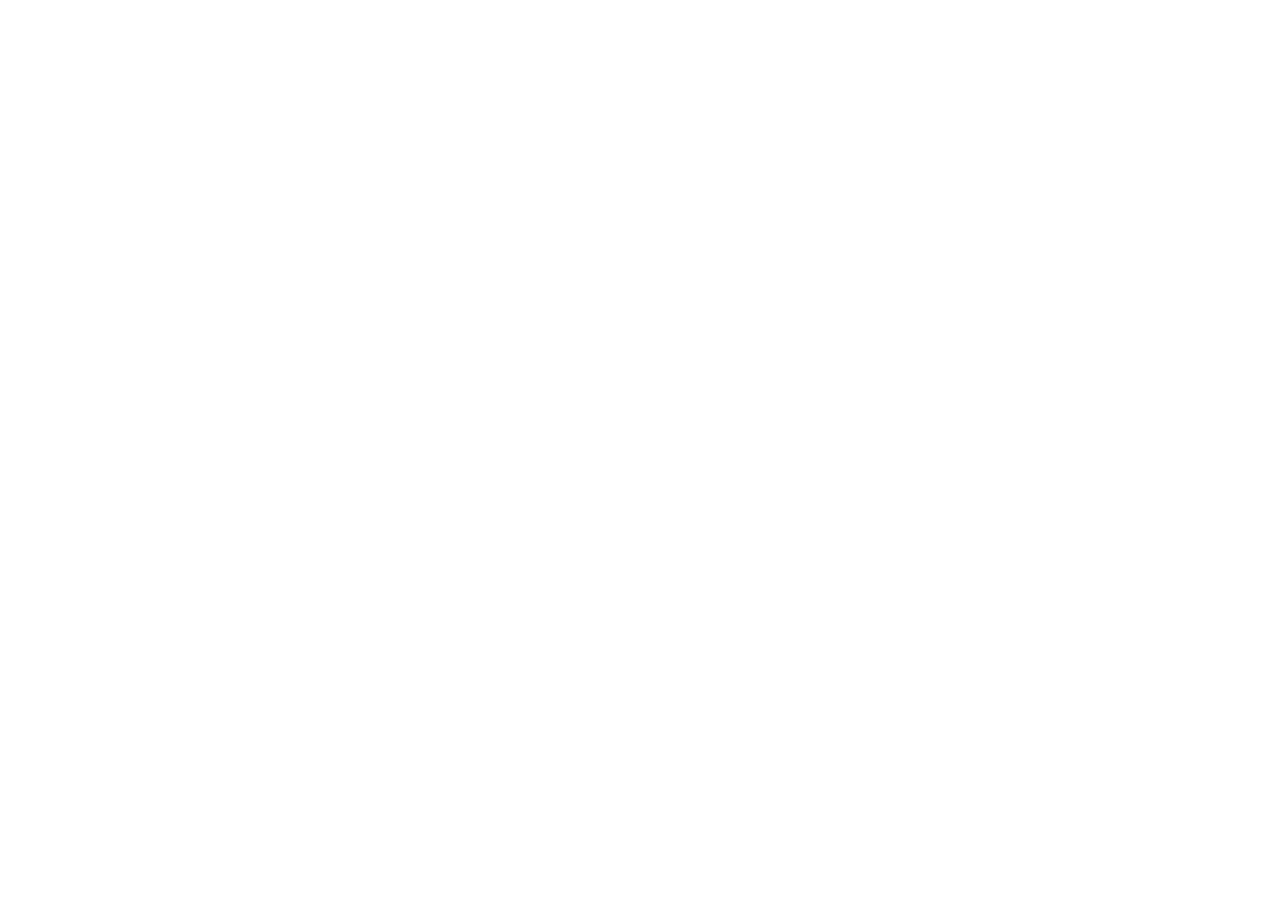
==== commit f8f53b66: "Add files via upload" ====
--- a/index.html
+++ b/index.html
@@ -1,802 +1,9 @@
-<!DOCTYPE html>
-<html lang="zh-CN">
-<head>
-    <meta charset="UTF-8">
-    <meta name="viewport" content="width=device-width, initial-scale=1.0">
-    <title>书间游戏 - 碧道图书馆游戏合集</title>
-    <style>
-        /* ============================================
-           书间游戏 - 图书馆游戏合集首页
-           风格：温暖文艺、图书馆氛围、移动端优先
-           配色：#2D9B83 绿色系 + #8B6914 暖色系
-        ============================================ */
-
-        /* ---- 基础重置 ---- */
-        * {
-            margin: 0;
-            padding: 0;
-            box-sizing: border-box;
-        }
-
-        /* ---- 字体设置 ---- */
-        body {
-            font-family: -apple-system, BlinkMacSystemFont, "PingFang SC", "Hiragino Sans GB", "Microsoft YaHei", "Helvetica Neue", sans-serif;
-            background: linear-gradient(180deg, #f5f0e8 0%, #fff9f0 50%, #f0ebe3 100%);
-            min-height: 100vh;
-            color: #4a4a4a;
-            overflow-x: hidden;
-            position: relative;
-        }
-
-        /* ============================================
-           装饰元素 - 书页飘落
-        ============================================ */
-        .decoration {
-            position: fixed;
-            top: 0;
-            left: 0;
-            width: 100%;
-            height: 100%;
-            pointer-events: none;
-            z-index: 0;
-            overflow: hidden;
-        }
-
-        .leaf {
-            position: absolute;
-            opacity: 0.15;
-            animation: fall linear infinite;
-        }
-
-        .leaf::before {
-            content: "📖";
-            font-size: 24px;
-        }
-
-        .leaf:nth-child(1) { left: 5%; animation-duration: 25s; animation-delay: 0s; }
-        .leaf:nth-child(2) { left: 15%; animation-duration: 30s; animation-delay: 3s; font-size: 20px; }
-        .leaf:nth-child(3) { left: 25%; animation-duration: 28s; animation-delay: 6s; }
-        .leaf:nth-child(4) { left: 35%; animation-duration: 32s; animation-delay: 2s; font-size: 18px; }
-        .leaf:nth-child(5) { left: 45%; animation-duration: 26s; animation-delay: 8s; }
-        .leaf:nth-child(6) { left: 55%; animation-duration: 29s; animation-delay: 4s; font-size: 22px; }
-        .leaf:nth-child(7) { left: 65%; animation-duration: 31s; animation-delay: 1s; }
-        .leaf:nth-child(8) { left: 75%; animation-duration: 27s; animation-delay: 5s; font-size: 20px; }
-        .leaf:nth-child(9) { left: 85%; animation-duration: 33s; animation-delay: 7s; }
-        .leaf:nth-child(10) { left: 95%; animation-duration: 24s; animation-delay: 9s; font-size: 18px; }
-
-        @keyframes fall {
-            0% {
-                transform: translateY(-100px) rotate(0deg);
-                opacity: 0;
-            }
-            10% {
-                opacity: 0.15;
-            }
-            90% {
-                opacity: 0.15;
-            }
-            100% {
-                transform: translateY(110vh) rotate(360deg);
-                opacity: 0;
-            }
-        }
-
-        /* ============================================
-           页面主容器
-        ============================================ */
-        .container {
-            position: relative;
-            z-index: 1;
-            max-width: 600px;
-            margin: 0 auto;
-            padding: 40px 20px 60px;
-        }
-
-        /* ============================================
-           头部区域
-        ============================================ */
-        .header {
-            text-align: center;
-            margin-bottom: 50px;
-            animation: fadeInDown 0.8s ease-out;
-        }
-
-        .header-icon {
-            font-size: 48px;
-            margin-bottom: 16px;
-            display: block;
-        }
-
-        .header h1 {
-            font-size: 42px;
-            font-weight: 700;
-            background: linear-gradient(135deg, #2D9B83 0%, #3db89d 50%, #8B6914 100%);
-            -webkit-background-clip: text;
-            -webkit-text-fill-color: transparent;
-            background-clip: text;
-            letter-spacing: 8px;
-            margin-bottom: 12px;
-        }
-
-        .header .subtitle {
-            font-size: 16px;
-            color: #8B6914;
-            letter-spacing: 4px;
-            opacity: 0.9;
-        }
-
-        .header .intro {
-            margin-top: 20px;
-            font-size: 14px;
-            color: #888;
-            line-height: 1.8;
-            max-width: 400px;
-            margin-left: auto;
-            margin-right: auto;
-        }
-
-        /* ============================================
-           游戏卡片区域
-        ============================================ */
-        .games-grid {
-            display: flex;
-            flex-direction: column;
-            gap: 20px;
-        }
-
-        /* 游戏卡片基础样式 */
-        .game-card {
-            background: linear-gradient(145deg, #ffffff 0%, #faf8f5 100%);
-            border-radius: 20px;
-            padding: 24px;
-            box-shadow: 
-                0 4px 20px rgba(45, 155, 131, 0.1),
-                0 1px 3px rgba(0, 0, 0, 0.05);
-            border: 1px solid rgba(45, 155, 131, 0.1);
-            cursor: pointer;
-            transition: all 0.3s cubic-bezier(0.4, 0, 0.2, 1);
-            position: relative;
-            overflow: hidden;
-            opacity: 0;
-            transform: translateY(30px);
-            animation: cardAppear 0.6s ease-out forwards;
-        }
-
-        /* 卡片依次出现动画 */
-        .game-card:nth-child(1) { animation-delay: 0.1s; }
-        .game-card:nth-child(2) { animation-delay: 0.2s; }
-        .game-card:nth-child(3) { animation-delay: 0.3s; }
-        .game-card:nth-child(4) { animation-delay: 0.4s; }
-        .game-card:nth-child(5) { animation-delay: 0.5s; }
-        .game-card:nth-child(6) { animation-delay: 0.6s; }
-
-        @keyframes cardAppear {
-            to {
-                opacity: 1;
-                transform: translateY(0);
-            }
-        }
-
-        /* 卡片悬停效果 */
-        .game-card:hover {
-            transform: translateY(-4px) scale(1.02);
-            box-shadow: 
-                0 12px 40px rgba(45, 155, 131, 0.18),
-                0 4px 12px rgba(0, 0, 0, 0.08);
-        }
-
-        /* 卡片点击反馈 */
-        .game-card:active {
-            transform: scale(0.98);
-            transition: transform 0.1s;
-        }
-
-        /* 已上线卡片的悬停高亮 */
-        .game-card.status-online:hover {
-            border-color: #2D9B83;
-        }
-
-        /* 即将上线卡片的样式 */
-        .game-card.status-upcoming {
-            opacity: 0.85;
-        }
-
-        .game-card.status-upcoming::after {
-            content: "";
-            position: absolute;
-            top: 0;
-            left: 0;
-            right: 0;
-            bottom: 0;
-            background: repeating-linear-gradient(
-                45deg,
-                transparent,
-                transparent 10px,
-                rgba(139, 105, 20, 0.03) 10px,
-                rgba(139, 105, 20, 0.03) 20px
-            );
-            pointer-events: none;
-        }
-
-        .game-card.status-upcoming:hover {
-            cursor: not-allowed;
-        }
-
-        /* 点击即将上线卡片的抖动效果 */
-        .game-card.shake {
-            animation: shake 0.5s ease-in-out;
-        }
-
-        @keyframes shake {
-            0%, 100% { transform: translateX(0); }
-            20% { transform: translateX(-8px) rotate(-1deg); }
-            40% { transform: translateX(8px) rotate(1deg); }
-            60% { transform: translateX(-6px) rotate(-0.5deg); }
-            80% { transform: translateX(6px) rotate(0.5deg); }
-        }
-
-        /* 卡片左侧装饰条 */
-        .game-card::before {
-            content: "";
-            position: absolute;
-            left: 0;
-            top: 0;
-            bottom: 0;
-            width: 4px;
-            background: linear-gradient(180deg, #2D9B83 0%, #3db89d 100%);
-            border-radius: 20px 0 0 20px;
-            transition: width 0.3s ease;
-        }
-
-        .game-card.status-upcoming::before {
-            background: linear-gradient(180deg, #c9b896 0%, #d4c9a8 100%);
-        }
-
-        .game-card:hover::before {
-            width: 6px;
-        }
-
-        /* 卡片内部布局 */
-        .card-content {
-            display: flex;
-            justify-content: space-between;
-            align-items: flex-start;
-            gap: 16px;
-        }
-
-        .card-info {
-            flex: 1;
-        }
-
-        .card-icon {
-            font-size: 36px;
-            margin-bottom: 12px;
-            display: block;
-        }
-
-        .card-title {
-            font-size: 20px;
-            font-weight: 600;
-            color: #2a2a2a;
-            margin-bottom: 8px;
-        }
-
-        .card-desc {
-            font-size: 14px;
-            color: #777;
-            line-height: 1.6;
-            margin-bottom: 12px;
-        }
-
-        /* 标签区域 */
-        .card-tags {
-            display: flex;
-            flex-wrap: wrap;
-            gap: 8px;
-        }
-
-        .tag {
-            display: inline-block;
-            padding: 4px 12px;
-            border-radius: 20px;
-            font-size: 12px;
-            font-weight: 500;
-        }
-
-        .tag-type {
-            background: rgba(45, 155, 131, 0.1);
-            color: #2D9B83;
-        }
-
-        .tag-upcoming {
-            background: rgba(139, 105, 20, 0.1);
-            color: #8B6914;
-        }
-
-        .tag-online {
-            background: rgba(45, 155, 131, 0.2);
-            color: #1e7a65;
-        }
-
-        /* 状态指示器 */
-        .card-status {
-            display: flex;
-            flex-direction: column;
-            align-items: center;
-            gap: 4px;
-            min-width: 60px;
-        }
-
-        .status-dot {
-            width: 10px;
-            height: 10px;
-            border-radius: 50%;
-            background: #2D9B83;
-            box-shadow: 0 0 8px rgba(45, 155, 131, 0.5);
-            animation: pulse 2s infinite;
-        }
-
-        .status-upcoming .status-dot {
-            background: #c9b896;
-            box-shadow: 0 0 8px rgba(139, 105, 20, 0.3);
-            animation: none;
-        }
-
-        @keyframes pulse {
-            0%, 100% { opacity: 1; transform: scale(1); }
-            50% { opacity: 0.6; transform: scale(1.2); }
-        }
-
-        .status-text {
-            font-size: 11px;
-            color: #2D9B83;
-            font-weight: 500;
-        }
-
-        .status-upcoming .status-text {
-            color: #a89060;
-        }
-
-        /* 箭头指示（已上线卡片） */
-        .card-arrow {
-            font-size: 20px;
-            color: #ccc;
-            transition: all 0.3s ease;
-        }
-
-        .game-card.status-online:hover .card-arrow {
-            color: #2D9B83;
-            transform: translateX(4px);
-        }
-
-        /* 链接维护中的卡片箭头样式 */
-        .card-arrow-warning {
-            color: #d4a574 !important;
-            font-size: 18px;
-        }
-
-        .game-card[data-no-link]:hover .card-arrow-warning {
-            transform: rotate(15deg);
-        }
-
-        /* ============================================
-           底部文案
-        ============================================ */
-        .footer {
-            text-align: center;
-            margin-top: 60px;
-            padding: 30px 0;
-            animation: fadeIn 1s ease-out 0.8s backwards;
-        }
-
-        .footer-quote {
-            font-size: 16px;
-            color: #8B6914;
-            font-style: italic;
-            position: relative;
-            display: inline-block;
-            padding: 0 30px;
-        }
-
-        .footer-quote::before,
-        .footer-quote::after {
-            content: "📚";
-            position: absolute;
-            top: 50%;
-            transform: translateY(-50%);
-            font-size: 20px;
-            opacity: 0.6;
-        }
-
-        .footer-quote::before {
-            left: 0;
-        }
-
-        .footer-quote::after {
-            right: 0;
-        }
-
-        .footer-brand {
-            margin-top: 16px;
-            font-size: 13px;
-            color: #bbb;
-        }
-
-        /* 新窗口打开提示 */
-        .new-window-hint {
-            display: flex;
-            align-items: center;
-            justify-content: center;
-            gap: 8px;
-            padding: 12px 20px;
-            background: linear-gradient(135deg, rgba(45, 155, 131, 0.1) 0%, rgba(139, 105, 20, 0.08) 100%);
-            border-radius: 30px;
-            margin-bottom: 24px;
-            border: 1px dashed rgba(45, 155, 131, 0.3);
-        }
-
-        .hint-icon {
-            font-size: 18px;
-        }
-
-        .hint-text {
-            font-size: 13px;
-            color: #5a8a7a;
-            font-weight: 500;
-        }
-
-        @media (max-width: 480px) {
-            .new-window-hint {
-                padding: 10px 16px;
-                gap: 6px;
-            }
-            .hint-text {
-                font-size: 12px;
-            }
-        }
-
-        /* ============================================
-           动画定义
-        ============================================ */
-        @keyframes fadeInDown {
-            from {
-                opacity: 0;
-                transform: translateY(-20px);
-            }
-            to {
-                opacity: 1;
-                transform: translateY(0);
-            }
-        }
-
-        @keyframes fadeIn {
-            from { opacity: 0; }
-            to { opacity: 1; }
-        }
-
-        /* ============================================
-           响应式适配
-        ============================================ */
-        @media (max-width: 480px) {
-            .container {
-                padding: 30px 16px 50px;
-            }
-
-            .header h1 {
-                font-size: 32px;
-                letter-spacing: 4px;
-            }
-
-            .header .subtitle {
-                font-size: 14px;
-                letter-spacing: 2px;
-            }
-
-            .game-card {
-                padding: 20px;
-            }
-
-            .card-icon {
-                font-size: 30px;
-            }
-
-            .card-title {
-                font-size: 18px;
-            }
-
-            .card-desc {
-                font-size: 13px;
-            }
-        }
-
-        /* 桌面端大屏幕优化 */
-        @media (min-width: 768px) {
-            .container {
-                padding: 60px 20px 80px;
-            }
-
-            .header h1 {
-                font-size: 52px;
-            }
-
-            .games-grid {
-                gap: 28px;
-            }
-
-            .game-card {
-                padding: 28px 32px;
-            }
-        }
-    </style>
-</head>
-<body>
-    <!-- 装饰元素：飘落的书页 -->
-    <div class="decoration">
-        <div class="leaf"></div>
-        <div class="leaf"></div>
-        <div class="leaf"></div>
-        <div class="leaf"></div>
-        <div class="leaf"></div>
-        <div class="leaf"></div>
-        <div class="leaf"></div>
-        <div class="leaf"></div>
-        <div class="leaf"></div>
-        <div class="leaf"></div>
-    </div>
-
-    <div class="container">
-        <!-- 头部区域 -->
-        <header class="header">
-            <span class="header-icon">🏛️</span>
-            <h1>书间游戏</h1>
-            <p class="subtitle">碧道图书馆 · 游戏合集</p>
-            <p class="intro">
-                在书页的缝隙里，藏着无尽的惊喜。<br>
-                来一场说走就走的心灵冒险吧！
-            </p>
-        </header>
-
-        <!-- 游戏卡片列表 -->
-        <main class="games-grid">
-            <!-- 游戏1：碧道喵游记 - 已上线 -->
-            <article class="game-card status-online" data-url="/mao.html">
-                <div class="card-content">
-                    <div class="card-info">
-                        <span class="card-icon">🐱</span>
-                        <h2 class="card-title">碧道喵游记</h2>
-                        <p class="card-desc">跟随一只好奇的小猫，踏上图书馆的奇妙冒险之旅。互动闯关，解锁隐藏的书香秘密。</p>
-                        <div class="card-tags">
-                            <span class="tag tag-type">互动闯关</span>
-                            <span class="tag tag-online">已上线</span>
-                        </div>
-                    </div>
-                    <div class="card-status">
-                        <span class="status-dot"></span>
-                        <span class="status-text">可玩</span>
-                    </div>
-                    <span class="card-arrow">→</span>
-                </div>
-            </article>
-
-            <!-- 游戏2：中图法大冒险 - 已上线 -->
-            <article class="game-card status-online" data-url="/zhongtu.html">
-                <div class="card-content">
-                    <div class="card-info">
-                        <span class="card-icon">📚</span>
-                        <h2 class="card-title">中图法大冒险</h2>
-                        <p class="card-desc">穿梭于A到Z的知识丛林，学习中图法22大类的趣味闯关游戏。成为图书分类小达人的必经之路！</p>
-                        <div class="card-tags">
-                            <span class="tag tag-type">知识问答闯关</span>
-                            <span class="tag tag-online">已上线</span>
-                        </div>
-                    </div>
-                    <div class="card-status">
-                        <span class="status-dot"></span>
-                        <span class="status-text">可玩</span>
-                    </div>
-                    <span class="card-arrow">→</span>
-                </div>
-            </article>
-
-            <!-- 游戏3：夏日终曲 - 已上线（链接待确认） -->
-            <article class="game-card status-online" data-no-link="true">
-                <div class="card-content">
-                    <div class="card-info">
-                        <span class="card-icon">🌻</span>
-                        <h2 class="card-title">夏日终曲</h2>
-                        <p class="card-desc">一段关于夏天的故事，点击式解谜与密室逃脱的交织。在图书馆的角落，聆听夏日最后的乐章。</p>
-                        <div class="card-tags">
-                            <span class="tag tag-type">剧情解谜</span>
-                            <span class="tag tag-online">已上线</span>
-                        </div>
-                    </div>
-                    <div class="card-status">
-                        <span class="status-dot"></span>
-                        <span class="status-text">链接维护中</span>
-                    </div>
-                    <span class="card-arrow card-arrow-warning">🔧</span>
-                </div>
-            </article>
-
-            <!-- 游戏4：图书馆版SBTI - 即将上线 -->
-            <article class="game-card status-upcoming">
-                <div class="card-content">
-                    <div class="card-info">
-                        <span class="card-icon">✨</span>
-                        <h2 class="card-title">图书馆版SBTI</h2>
-                        <p class="card-desc">你是哪种图书馆人格？通过情境测试，发现属于你的阅读灵魂，找到命定的书籍类型。</p>
-                        <div class="card-tags">
-                            <span class="tag tag-type">情境测试</span>
-                            <span class="tag tag-upcoming">即将上线</span>
-                        </div>
-                    </div>
-                    <div class="card-status status-upcoming">
-                        <span class="status-dot"></span>
-                        <span class="status-text">敬请期待</span>
-                    </div>
-                </div>
-            </article>
-
-            <!-- 游戏5：书名猜猜乐 - 即将上线 -->
-            <article class="game-card status-upcoming">
-                <div class="card-content">
-                    <div class="card-info">
-                        <span class="card-icon">🤔</span>
-                        <h2 class="card-title">书名猜猜乐</h2>
-                        <p class="card-desc">根据线索猜出书名，是智慧的考验，也是文学的乐趣。准备好接受挑战了吗？</p>
-                        <div class="card-tags">
-                            <span class="tag tag-type">谜语挑战</span>
-                            <span class="tag tag-upcoming">即将上线</span>
-                        </div>
-                    </div>
-                    <div class="card-status status-upcoming">
-                        <span class="status-dot"></span>
-                        <span class="status-text">敬请期待</span>
-                    </div>
-                </div>
-            </article>
-
-            <!-- 游戏6：索书号寻宝 - 即将上线 -->
-            <article class="game-card status-upcoming">
-                <div class="card-content">
-                    <div class="card-info">
-                        <span class="card-icon">🗺️</span>
-                        <h2 class="card-title">索书号寻宝</h2>
-                        <p class="card-desc">穿梭于书架之间，根据索书号的指引找到宝藏图书。地图探索，等你来挑战！</p>
-                        <div class="card-tags">
-                            <span class="tag tag-type">地图探索</span>
-                            <span class="tag tag-upcoming">即将上线</span>
-                        </div>
-                    </div>
-                    <div class="card-status status-upcoming">
-                        <span class="status-dot"></span>
-                        <span class="status-text">敬请期待</span>
-                    </div>
-                </div>
-            </article>
-        </main>
-
-        <!-- 底部文案 -->
-        <footer class="footer">
-            <!-- 新窗口打开提示 -->
-            <div class="new-window-hint">
-                <span class="hint-icon">💡</span>
-                <span class="hint-text">点击游戏将在新窗口打开，本页面保持不变</span>
-            </div>
-            <p class="footer-quote">在书页之间，藏着一个游戏厅</p>
-            <p class="footer-brand">碧道图书馆 · 让阅读更有趣</p>
-        </footer>
-    </div>
-
-    <script>
-        /**
-         * 书间游戏 - 交互脚本
-         * 功能：
-         * 1. 已上线游戏点击在新标签页打开
-         * 2. 即将上线游戏点击抖动反馈
-         * 3. 链接维护中的游戏点击显示提示
-         */
-        
-        document.addEventListener('DOMContentLoaded', function() {
-            // 获取所有游戏卡片
-            const cards = document.querySelectorAll('.game-card');
-            
-            cards.forEach(card => {
-                card.addEventListener('click', function() {
-                    // 检查是否有特殊标记：链接维护中
-                    if (this.dataset.noLink) {
-                        // 链接维护中：显示提示并抖动
-                        showToast('链接维护中，请稍后再试~');
-                        this.classList.add('shake');
-                        setTimeout(() => {
-                            this.classList.remove('shake');
-                        }, 500);
-                        return;
-                    }
-                    
-                    // 检查是否为已上线游戏（有跳转链接）
-                    if (this.classList.contains('status-online')) {
-                        const url = this.dataset.url;
-                        if (url) {
-                            // 有链接：在新标签页打开
-                            window.open(url, '_blank');
-                        }
-                    } else {
-                        // 即将上线：抖动反馈
-                        this.classList.add('shake');
-                        setTimeout(() => {
-                            this.classList.remove('shake');
-                        }, 500);
-                    }
-                });
-            });
-
-            // 提示函数（移动端友好）
-            function showToast(message) {
-                // 移除已有提示
-                const existingToast = document.querySelector('.toast-message');
-                if (existingToast) existingToast.remove();
-                
-                const toast = document.createElement('div');
-                toast.className = 'toast-message';
-                toast.textContent = message;
-                toast.style.cssText = `
-                    position: fixed;
-                    top: 50%;
-                    left: 50%;
-                    transform: translate(-50%, -50%);
-                    background: rgba(45, 45, 45, 0.9);
-                    color: #fff;
-                    padding: 16px 28px;
-                    border-radius: 12px;
-                    font-size: 15px;
-                    z-index: 10000;
-                    animation: toastFadeIn 0.3s ease;
-                    box-shadow: 0 8px 32px rgba(0,0,0,0.2);
-                `;
-                document.body.appendChild(toast);
-                
-                // 添加动画样式
-                if (!document.querySelector('#toast-style')) {
-                    const style = document.createElement('style');
-                    style.id = 'toast-style';
-                    style.textContent = `
-                        @keyframes toastFadeIn {
-                            from { opacity: 0; transform: translate(-50%, -50%) scale(0.9); }
-                            to { opacity: 1; transform: translate(-50%, -50%) scale(1); }
-                        }
-                    `;
-                    document.head.appendChild(style);
-                }
-                
-                // 2秒后自动消失
-                setTimeout(() => {
-                    toast.style.animation = 'toastFadeIn 0.3s ease reverse';
-                    setTimeout(() => toast.remove(), 300);
-                }, 2000);
-            }
-
-            // 添加卡片进入视口时的动画（增强效果）
-            if ('IntersectionObserver' in window) {
-                const observer = new IntersectionObserver((entries) => {
-                    entries.forEach(entry => {
-                        if (entry.isIntersecting) {
-                            entry.target.style.animationPlayState = 'running';
-                        }
-                    });
-                }, { threshold: 0.1 });
-
-                cards.forEach(card => {
-                    observer.observe(card);
-                });
-            }
-        });
-    </script>
-
-<!-- ICP备案信息 -->
-<div style="text-align:center; padding:12px 0 8px; font-size:12px; color:#999; background:transparent; position:relative; z-index:1;">
-  <a href="https://beian.miit.gov.cn" target="_blank" rel="noopener noreferrer" style="color:#999; text-decoration:none;">粤ICP备2026052617号</a>
-</div>
-
-</body>
-</html>
+<!DOCTYPE html><html><head><script>window.gfdatav1={"env":"prod","envName":"prod","runtime":"node","ver":"1.0.0.6843","canary":0,"idc":"lq","region":"cn","vdc":"lq","vregion":"China-North","extra":{"canaryType":null}}</script><script>/*! For license information please see slardar_umd_space_cn.js.LICENSE.txt */
+!function(n,t){"object"==typeof exports&&"object"==typeof module?module.exports=t():"function"==typeof define&&define.amd?define("CozeSlardar",[],t):"object"==typeof exports?exports.CozeSlardar=t():n.CozeSlardar=t()}(this,()=>(()=>{"use strict";let n,t,e;var r,o,i,u,a,c,f,s,l,d,v={787:function(n,t){var e,r=function(){return(r=Object.assign||function(n){for(var t,e=1,r=arguments.length;e<r;e++)for(var o in t=arguments[e])Object.prototype.hasOwnProperty.call(t,o)&&(n[o]=t[o]);return n}).apply(this,arguments)};function o(n,t){var e="function"==typeof Symbol&&n[Symbol.iterator];if(!e)return n;var r,o,i=e.call(n),u=[];try{for(;(void 0===t||t-- >0)&&!(r=i.next()).done;)u.push(r.value)}catch(n){o={error:n}}finally{try{r&&!r.done&&(e=i.return)&&e.call(i)}finally{if(o)throw o.error}}return u}function i(n,t,e){if(e||2==arguments.length)for(var r,o=0,i=t.length;o<i;o++)!r&&o in t||(r||(r=Array.prototype.slice.call(t,0,o)),r[o]=t[o]);return n.concat(r||Array.prototype.slice.call(t))}var u=function(){return{}};function a(n){return"object"==typeof n&&null!==n}var c=Object.prototype;function f(n){return"[object Array]"===c.toString.call(n)}function s(n){return"function"==typeof n}function l(n){return"string"==typeof n}var d=function(){var n={};return[n,function(t,e){return n[t]=e},function(t){return delete n[t]}]},v=function(n,t){var e,r=f(e=n||[])&&e.length?function(n){for(var t=[],e=n.length,r=0;r<e;r++){var o=n[r];l(o)?t.push(o.replace(/([.*+?^=!:${}()|[\]/\\])/g,"\\$1")):o&&o.source&&t.push(o.source)}return RegExp(t.join("|"),"i")}(e):null;return!!r&&r.test(t)},p=function(n,t,e){return function(){for(var r=[],a=0;a<arguments.length;a++)r[a]=arguments[a];if(!n)return u;var c=n[t],f=e.apply(void 0,i([c],o(r),!1)),l=f;return s(l)&&(l=function(){for(var n=[],t=0;t<arguments.length;t++)n[t]=arguments[t];return f.apply(this,n)}),n[t]=l,function(){l===n[t]?n[t]=c:f=c}}};function h(n,t){return n.initSubject(t)}var g=function(){return Date.now()};function m(){if("object"==typeof window&&a(window))return window}function y(){if("object"==typeof document&&a(document))return document}function _(){if(m()&&s(window.PerformanceObserver))return window.PerformanceObserver}var b=function(n){var t;return{pid:n.pid,view_id:n.viewId,url:(t=m()&&m()&&window.location)?t.href:""}},w=function(n){var t=b(n.config());return t.context=n.context?n.context.toString():{},t},E=function(n,t){void 0===t&&(t=!1);var e=w(n);return t&&(e.timestamp=g()),function(t){n.report(r(r({},t),{overrides:e}))}},x=function(n,t){var e=n&&new n(t);return[function(n,t){e&&n&&e.observe(n,t)},function(){return e&&e.disconnect()}]},S=function(n){var t=n&&n.timing||void 0;return[t,function(){return n&&n.now?n.now():(Date.now?Date.now():+new Date)-(t&&t.navigationStart||0)},function(t){var e=(n||{}).getEntriesByType;return s(e)&&e.call(n,t)||[]},function(){var t=(n||{}).clearResourceTimings;s(t)&&t.call(n)},function(t){var e=(n||{}).getEntriesByName;return s(e)&&e.call(n,t)||[]}]},j=function(){var n=RegExp("\\/monitor_web\\/collect|\\/monitor_browser\\/collect\\/batch","i");return function(t){return n.test(t)}},O=function(n){return function(){for(var t,e=[],r=0;r<arguments.length;r++)e[r]=arguments[r];return t=o(e,2),this._method=t[0],this._url=t[1],n.apply(this,e)}},T=function(n){return function(){for(var t=[],e=0;e<arguments.length;e++)t[e]=arguments[e];this._reqHeaders=this._reqHeaders||{};var r=o(t,2),i=r[0],u=r[1];return this._reqHeaders[i]=u,n&&n.apply(this,t)}},R=function(n,t){var e=j();return function(){for(var r=[],o=0;o<arguments.length;o++)r[o]=arguments[o];if(this._start=g(),this._data=null==r?void 0:r[0],!e(this._url)){var i,u=t([this._method,this._url,this._start,this]);(i=this,p(i,"onreadystatechange",function(n){return function(){for(var t=[],e=0;e<arguments.length;e++)t[e]=arguments[e];return 4===this.readyState&&u(i),n&&n.apply(this,t)}}))()}return n.apply(this,r)}},k=function(n,t){return function(e,r){void 0===r&&(r={});var o=t([e,r]),i=n(e,r);return i.then(function(n){o(n)},function(){o(void 0)}),i}},A=["fetch_0",function(n,t){var e=m();if(e&&fetch){var r=[];r.push(p(e,"fetch",k)(n)),t(function(){r.forEach(function(n){return n()})})}}],C=["resource"],D=["longtask"],L=function(n,t,e){var r=n&&new n(function(n,r){n.getEntries?n.getEntries().forEach(function(n,e,o){return t(n,e,o,r)}):e&&e()});return[function(t){if(!n||!r)return e&&e();try{r.observe({entryTypes:t})}catch(n){return e&&e()}},function(t,o){if(!n||!r)return e&&e();try{var i={type:t,buffered:!0};void 0===o||(i.durationThreshold=o),r.observe(i)}catch(n){return e&&e()}r.observe({type:t,buffered:!1})},function(){return r&&r.disconnect()}]},P=function(n,t,e){var r=o(L(n,t),3),i=r[0],u=r[2];return i(e),u},q=["longtask_0",function(n,t){var e=_();e&&t(P(e,n,D))}],I=["resource_0",function(n,t){var e=_();if(e){var r=j();t(P(e,function(t){r(t.name)||n(t)},C))}}],N="http",B="resource_error",H="resource",M="performance_longtask",z="action",U=["BODY","HTML","HEAD"],W="data-apm-action",F=function(n,t,e,r){var o,i,u=!1,a=function(){n.clearTimeout(o),u&&(o=n.setTimeout(function(){t()},100))};return[function(){u=!0,n.clearTimeout(i),i=n.setTimeout(function(){t(!0),e()},r),a()},a,function(){u=!1,n.clearTimeout(o),n.clearTimeout(i)}]},X=function(n,t,e){void 0===e&&(e=10);for(var r=n,o=0;o<e&&r;o++){if(~U.indexOf(r.nodeName))return;if(r.hasAttribute(t))return r;r=r.parentElement}},G=function(n,t){if(r=(void 0===e?e="closest"in HTMLElement.prototype:e)?n.closest("["+t+"]"):X(n,t)){var r;return r.getAttribute(t).trim()}},J=function(n){for(var t=n,e=!1;t;)"SVG"===t.tagName.toUpperCase()?(t=null,e=!0):t=t.parentElement;return e},V=function(n){var t=n.children;return!t.length||![].slice.call(t).some(function(n){return n.children.length>0})},$=function(n){var t=n.tagName.toUpperCase();return!(1!==n.nodeType||U.includes(t)||J(n))&&(!n.style||"none"!==n.style.display)&&(!!(["A","BUTTON","INPUT","TEXTAREA"].includes(t)||G(n,W))||!!V(n))},Y=function(n,t){return!!(n&&n.length&&t&&v(n,function(n){var t=y();if(!t||!n)return"";var e=t.createElement("a");return e.href=n,e.href}(t)))},K=function(n,t){var e;return t.ev_type===N?e=t.payload.request.url:t.ev_type===H&&"name"in t.payload?e=t.payload.name:t.ev_type===B&&(e=t.payload.url),Y(n,e)},Q=["click"],Z={capture:!0},nn=function(n,t,e,r){var i=o(t,2),a=i[0],c=i[1],f=o(d(),3),s=f[0],l=f[1],v=f[2],p=0;return n.push(a[0](function(n){var t=o(n,2);if(t[0],Y(r,t[1]))return u;var i=p+=1;return l(i,g()),e(),function(){v(i),e()}})),n.push(c[0](function(n){var t=o(n,1)[0];if(Y(r,"string"==typeof t?t:t.url))return u;var i=p+=1;return l(i,g()),e(),function(){v(i),e()}})),s},nt=function(n,t,e,u){var a=o(e,4),c=a[0],s=a[1],d=a[2],v=a[3],p=u.types,h=u.pure,g=u.ignoreUrls,m=null,y=null,_=void 0,b=[],w=0,E=o(S(performance),2)[1],j=function(n){if(m&&(h||Object.keys(m.metrics).length)&&(!Object.keys(D).length||n)){m.metrics[M]&&(m.metrics[M].duration=w);var t=b.length>0?Math.max.apply(Math,i([],o(b),!1))-Math.min.apply(Math,i([],o(b),!1)):0;m.metrics[N]&&(m.metrics[N].duration=t);var e=E()-m.start_time;_&&_({ev_type:z,payload:r(r({},m),{duration:e,frontend_time:e-t})}),O()}},O=function(){C(),m&&(y={start_time:m.start_time,id:m.id}),m=null,b=[],w=0},T=function(n){var t,e;m&&(m.metrics[n]={count:(null!=(e=null==(t=m.metrics[n])?void 0:t.count)?e:0)+1})},R=o(F(window,j,O,1e4),3),k=R[0],A=R[1],C=R[2],D=nn(t,[c,s],A,g),L=o(x(MutationObserver,A),2),P=L[0],q=L[1];P(),t.push(q),t.push(C),t.push(d[0](function(n){var t=n.startTime,e=n.duration;A(),m&&m.start_time<=t+50&&(w+=e,T(M))})),t.push(v[0](function(n){var t=n.name,e=n.startTime,r=n.duration,o=n.initiatorType;!Y(g,t)&&(A(),m&&m.start_time<e&&(["xmlhttprequest","fetch"].includes(o)&&(b.push(e,e+r),T(N)),["xmlhttprequest","fetch","beacon"].includes(o)||T(H)))}));var I=function(t,e){var r=function(){var n=function(){for(var n=Array(16),t=0,e=0;e<16;e++)(3&e)==0&&(t=0x100000000*Math.random()),n[e]=t>>>((3&e)<<3)&255;return n}();n[6]=15&n[6]|64,n[8]=63&n[8]|128;for(var t=[],e=0;e<256;++e)t[e]=(e+256).toString(16).substr(1);var r=0;return""+t[n[r++]]+t[n[r++]]+t[n[r++]]+t[n[r++]]+"-"+t[n[r++]]+t[n[r++]]+"-"+t[n[r++]]+t[n[r++]]+"-"+t[n[r++]]+t[n[r++]]+"-"+t[n[r++]]+t[n[r++]]+t[n[r++]]+t[n[r++]]+t[n[r++]]+t[n[r++]]}();m={start_time:(0,o(S(performance),2)[1])(),id:r,type:e,target:t,metrics:{}},_=n(),k()},U=function(n){if(j(!0),O(),n.target instanceof HTMLElement&&$(n.target)){var t,e=G(t=n.target,W)||t.innerText;e&&I({name:e,path:function(n){try{for(var t=n,e=[],r=0,o=0,i=void 0;t&&r++<5&&(i=function(n){var t,e,r,o,i,u,a=[];if(!n||!n.tagName)return"";if(a.push(n.tagName.toLowerCase()),n.id)return"#"+n.id;var c=n.className;if(c&&l(c))for(u=0,r=c.split(/\s+/);u<r.length;u++)a.push("."+r[u]);var f=["type","name","title","alt"];for(u=0;u<f.length;u++)o=f[u],(i=n.getAttribute(o))&&a.push("["+o+'="'+i+'"]');for(var s=n,d=1,v=!0;s=s.previousElementSibling;)(null==(t=s.tagName)?void 0:t.toLowerCase())===(null==(e=n.tagName)?void 0:e.toLowerCase())&&(s.className===n.className&&f.every(function(t){return n.getAttribute(t)===(null==s?void 0:s.getAttribute(t))})&&(v=!1),d++);return d>1&&!v&&a.push(":nth-of-type("+d+")"),a.join("")}(t),"html"!==i&&(!(r>1)||!(o+3*e.length+i.length>=256)));)e.push(i),o+=i.length,t=t.parentNode;return e.reverse().join(" > ")}catch(n){return"<unknown>"}}(n.target)},n.type)}};return p&&p.forEach(function(n){var e,r;(function(n,t){if(!f(n)||0===n.length)return!1;for(var e=0;e<n.length;){if(n[e]===t)return!0;e++}return!1})(Q,n)&&t.push((e=document,void 0===(r=Z)&&(r=!1),e.addEventListener(n,U,r),function(){e.removeEventListener(n,U,r)}))}),[function(n){if(!K(g,n)){if("pageview"===n.ev_type){j(!0),O();return}if(n.ev_type===N){var t=n.payload.response.timing&&n.payload.response.timing.startTime;return t?m&&t>m.start_time?m.id:y&&t>y.start_time?y.id:void 0:void 0}if(n.ev_type===M){var t=n.payload.longtasks.length&&n.payload.longtasks[0].startTime+50;return m&&t&&t>m.start_time?m.id:void 0}if(m)return("js_error"===n.ev_type||n.ev_type===B)&&T(n.ev_type),m.id}},function(n,t){j(!0),O(),I({name:n},t)}]},ne="action",nr={types:["click"],pure:!0};t.actionPlugin=function(n){return{name:ne,setup:function(t){!function(n,t){void 0===t&&(t=nr);var e=[],r=y(),i=m();if(r&&i){var u,a=o(nt(function(){return E(n,!0)},e,[h(n,["xhr_0",(u=XMLHttpRequest&&XMLHttpRequest.prototype,function(n,t){if(u){var e=[];e.push(p(u,"open",O)()),e.push(p(u,"setRequestHeader",T)()),e.push(p(u,"send",R)(n)),t(function(){e.forEach(function(n){return n()})})}})]),h(n,A),h(n,q),h(n,I)],t),2),c=a[0],f=a[1],s=function(n){var t=c(n);return t&&n.extra&&(n.extra.action_id=t),n};n.on("report",s),e.push(function(){n.off("report",s)}),n.provide("startAction",f),n.destroyAgent.set(ne,z,e)}}(t,n)}}}},583:function(n,t){var e=function(){return(e=Object.assign||function(n){for(var t,e=1,r=arguments.length;e<r;e++)for(var o in t=arguments[e])Object.prototype.hasOwnProperty.call(t,o)&&(n[o]=t[o]);return n}).apply(this,arguments)};function r(n,t){var e="function"==typeof Symbol&&n[Symbol.iterator];if(!e)return n;var r,o,i=e.call(n),u=[];try{for(;(void 0===t||t-- >0)&&!(r=i.next()).done;)u.push(r.value)}catch(n){o={error:n}}finally{try{r&&!r.done&&(e=i.return)&&e.call(i)}finally{if(o)throw o.error}}return u}var o=function(){return{}};function i(n){return"object"==typeof n&&null!==n}function u(n){return"function"==typeof n}function a(n,t){return n.initSubject(t)}var c=function(){return Date.now()};function f(){if("object"==typeof window&&i(window))return window}function s(){if("object"==typeof document&&i(document))return document}function l(){if(f()&&u(window.PerformanceObserver))return window.PerformanceObserver}var d=function(n,t){var e=n&&new n(t);return[function(n,t){e&&n&&e.observe(n,t)},function(){return e&&e.disconnect()}]},v=function(n){var t=n&&n.timing||void 0;return[t,function(){return n&&n.now?n.now():(Date.now?Date.now():+new Date)-(t&&t.navigationStart||0)},function(t){var e=(n||{}).getEntriesByType;return u(e)&&e.call(n,t)||[]},function(){var t=(n||{}).clearResourceTimings;u(t)&&t.call(n)},function(t){var e=(n||{}).getEntriesByName;return u(e)&&e.call(n,t)||[]}]},p=function(n,t,e,r){return void 0===r&&(r=!1),n.addEventListener(t,e,r),function(){n.removeEventListener(t,e,r)}},h=function(n){var t=!1;return[function(e){!t&&(t=!0,n&&n(e))}]},g=function(n,t){return i(n)?e(e({},t),n):!!n&&t},m=function(){var n=RegExp("\\/monitor_web\\/collect|\\/monitor_browser\\/collect\\/batch","i");return function(t){return n.test(t)}},y=["resource"],_=["longtask"],b=function(n,t,e){var r=n&&new n(function(n,r){n.getEntries?n.getEntries().forEach(function(n,e,o){return t(n,e,o,r)}):e&&e()});return[function(t){if(!n||!r)return e&&e();try{r.observe({entryTypes:t})}catch(n){return e&&e()}},function(t,o){if(!n||!r)return e&&e();try{var i={type:t,buffered:!0};void 0===o||(i.durationThreshold=o),r.observe(i)}catch(n){return e&&e()}r.observe({type:t,buffered:!1})},function(){return r&&r.disconnect()}]},w=function(n,t,e){var o=r(b(n,t),3),i=o[0],u=o[2];return i(e),u},E=["longtask_0",function(n,t){var e=l();e&&t(w(e,n,_))}],x=["resource_0",function(n,t){var e=l();if(e){var r=m();t(w(e,function(t){r(t.name)||n(t)},y))}}],S="js_error",j="http",O="resource_error",T="blank_screen",R=["unload_0",function(n,t){var e=f();if(e){var o=r(h(n),1)[0],i=function(){o()},u=[];["unload","beforeunload","pagehide"].forEach(function(n){u.push((e.addEventListener(n,i,!1),function(){e.removeEventListener(n,i,!1)}))}),t(function(){u.forEach(function(n){return n()})})}}],k=["domLoad_1",function(n,t){var e=f(),r=s();if(e&&r){var i=!1,u=o,a=function(){setTimeout(function(){n(),i=!0},0)};"loading"!==r.readyState?a():u=p(r,"DOMContentLoaded",a,!1),t(function(){u()},function(n){i&&n()})}}],A=["activated_0",function(n,t){var e=s();if(e){var r=!1,i=o,u=function(){n(),r=!0};e&&e.prerendering?i=p(e,"prerenderingchange",u,!0):u(),t(function(){i()},function(n){r&&n()})}}],C=["SCRIPT","STYLE","META","HEAD"],D=[S,j,O],L=["performance","performance_longtask","performance_timing","custom"],P=function(n,t){if(-1===D.indexOf(t.ev_type)||t.ev_type===j&&t.payload.response.status<400||n&&D.indexOf(n.type)<D.indexOf(t.ev_type))return n;var e="";switch(t.ev_type){case S:e=t.payload.error.message;break;case j:e=t.payload.request.url;break;case O:e=t.payload.url}return{type:t.ev_type,message:e,timestamp:c()}},q=function(n,t){return~C.indexOf(n.tagName)||t>4},I=function(n){var t=n.getBoundingClientRect();return{width:t.width,height:t.height,top:t.top}},N=function(n){return n?document.querySelector(n):document.body},B=function(n,t,e,r){if(void 0===t&&(t=0),void 0===e&&(e=0),void 0===r&&(r=1.5),!n||q(n,t)||e>=r)return e;var o=function(){if(!t)return 0;var e=I(n),r=e.top,o=e.height;return r>innerHeight||o<=0?0:1/(1<<t-1)}();return[].reduceRight.call(n.children,function(n,e){return B(e,t+1,n,r)},e+o)},H=function(n){var t,e=n.cb,r=n.screenshotUrl,o=n.window,i=n.document,u=n.mask,a=n.partialShot,c=n.quality,s=n.rootSelector;if(function(){if(f()&&"Promise"in window)return Promise}()&&o&&i){if(o.html2canvas)return d();var l=i.createElement("script");l.src=r,l.crossOrigin="anonymous",l.onload=d,l.onerror=function(){e()},null==(t=i.head)||t.appendChild(l)}function d(){(o.requestIdleCallback||function(n){return o.setTimeout(n,1)})(function(){o.html2canvas&&o.html2canvas(a&&s&&i.querySelector(s)||i.body,{scale:360/o.innerWidth,mask:u,useCROS:!0}).then(function(n){var t;e("data:image"===(t=n.toDataURL("image/jpeg",c)).slice(0,10)?t:M())}).catch(function(){e(M())})})}};function M(n,t){void 0===n&&(n=192),void 0===t&&(t=108);var e=document.createElement("canvas");e.width=n,e.height=t;var r=e.getContext("2d");return r&&(r.fillStyle="#ffffff",r.fillRect(0,0,n,t)),e.toDataURL("image/jpeg")}var z=function(n,t,i,a){var l,p,h,g,m,y,_,b=r(i,5),w=b[0],E=b[1],x=b[2],S=b[3],j=b[4],O=a.threshold,R=a.screenshot,k=a.rootSelector,A=a.autoDetect,C=a.ssUrl,D=a.quality,M=a.mask,z=a.partialShot,U=a.initDetTime,W=a.runDetTime,F=f(),X=s(),G=F.requestAnimationFrame||o,J=F.cancelAnimationFrame||o,V=r(v(performance),2)[1],$=0,Y=!1,K=!R,Q=function(){var n=N(k);if(n){var t=B(n,0,0,O);if(t<O)return[c(),t]}},Z=function(r,o){Y||(h=Q())&&(Y=!0,t.forEach(function(n){return n()}),t.length=0,n({ev_type:T,payload:{timestamp:h[0],score:h[1],screenshot:o,error:g,serialized_dom:function n(t,r,o){if(void 0===r&&(r=0),void 0===o&&(o=!0),!t||q(t,r))return"";var i=e(e({},I(t)),{id:t.getAttribute("id"),class:t.getAttribute("class")}),u=Object.keys(i).reduce(function(n,t){return""+n+("number"==typeof i[t]||i[t]?" "+t+'="'+i[t]+'"':"")},""),a=t.tagName.toLowerCase(),c=[].reduce.call(t.children,function(t,e){return t+n(e,r+1,!1)},"");return"<"+a+u+(o?' innerHeight="'+innerHeight+'" visibilityState="'+document.visibilityState+'"':"")+">"+c+"</"+a+">"}(N(k))},overrides:{timestamp:r||h[0]}}))},nn=function(){_&&clearTimeout(_),m&&clearTimeout(m),m=F.setTimeout(function(){y=G(function(){(h=Q())&&nt()})},1e3)},nt=(l=function(){h&&!Y&&(K?Z():(K=!0,H({cb:Z.bind(null,c()),screenshotUrl:C,window:F,document:X,mask:M,partialShot:z,quality:D,rootSelector:k})))},function(){_&&clearTimeout(_),p=c(),_=F.setTimeout(function(){$>p?nn():l()},V()>1e4?W:U)});return t.push(j[0](function(){g&&Z()})),A&&t.push(w[0](function(){var n=E();t.push(n[0](function(){var n,e=r(d(function(){if(f()&&u(window.MutationObserver))return window.MutationObserver}(),nn),2),o=e[0],i=e[1];t.push(function(){clearTimeout(m),clearTimeout(_),J(y),i&&i()}),o(null==(n=s())?void 0:n.body,{subtree:!0,childList:!0}),t.push(x()[0](function(){m&&nn()})),t.push(S()[0](function(){m&&nn()})),nn()}))})),[function(n){Y||~L.indexOf(n.ev_type)||($=c(),g&&$-g.timestamp>1e4&&(g=void 0),g=P(g,n))},nn]},U="blankScreen";t.blankScreenPlugin=function(n){return void 0===n&&(n={}),{name:U,setup:function(t){var e;e=n,t.on("init",function(){var n,o={autoDetect:!0,threshold:1.5,screenshot:!0,mask:!1,ssUrl:t.config().pluginPathPrefix+"/screenshot.min.js",partialShot:!0,quality:.1,initDetTime:8e3,runDetTime:4e3},i=e?g(e,o):g(null==(n=t.config())?void 0:n.plugins[U],o);i&&function(n,t){var e=s(),o=f();if(e&&o){var i=[],u=r(z(n.report.bind(n),i,[a(n,A),function(){return a(n,k)},function(){return a(n,E)},function(){return a(n,x)},a(n,R)],t),2),c=u[0],l=u[1],d=function(n){return c(n),n};n.on("report",d),i.push(function(){n.off("report",d)}),n.destroyAgent.set(U,T,i),n.provide("detectBlankScreen",l)}}(t,i)})}}}},91:function(n,t){function e(n,t){var e="function"==typeof Symbol&&n[Symbol.iterator];if(!e)return n;var r,o,i=e.call(n),u=[];try{for(;(void 0===t||t-- >0)&&!(r=i.next()).done;)u.push(r.value)}catch(n){o={error:n}}finally{try{r&&!r.done&&(e=i.return)&&e.call(i)}finally{if(o)throw o.error}}return u}function r(n,t,e){if(e||2==arguments.length)for(var r,o=0,i=t.length;o<i;o++)!r&&o in t||(r||(r=Array.prototype.slice.call(t,0,o)),r[o]=t[o]);return n.concat(r||Array.prototype.slice.call(t))}var o=function(n){var t=!1;return[function(e){!t&&(t=!0,n&&n(e))}]},i=["unload_0",function(n,t){var r=function(){var n;if("object"==typeof window&&"object"==typeof(n=window)&&null!==n)return window}();if(r){var i=e(o(n),1)[0],u=function(){i()},a=[];["unload","beforeunload","pagehide"].forEach(function(n){a.push((r.addEventListener(n,u,!1),function(){r.removeEventListener(n,u,!1)}))}),t(function(){a.forEach(function(n){return n()})})}}],u=function(n,t,e,r){return void 0===r&&(r={}),e&&n.report({ev_type:"custom",payload:{name:t,metrics:e,categories:r,type:"event",level:"info"}})};function a(n){var t=null,e=0,r=0,o=function(n){if("resource"===n.ev_type){var o=n.payload,i=o.decodedBodySize,u=o.encodedBodySize,a=o.transferSize,c=o.duration,f=o.workerStart;i&&u&&(t.decodedBodySize+=i,t.encodedBodySize+=u,t.transferSize+=a,t.resourceCount++,(0===a||void 0===a&&0===c)&&e++,f&&r++,t.cacheRate=parseFloat((e/t.resourceCount).toFixed(2)),t.serviceWorkerRate=parseFloat((r/t.resourceCount).toFixed(2)))}};return[function(){t={decodedBodySize:0,encodedBodySize:0,resourceCount:0,transferSize:0,cacheRate:0,serviceWorkerRate:0},e=0,r=0,n.on("send",o)},function(){n.off("send",o)},function(){return t&&t.resourceCount?t:null},function(){t=null}]}t.resourceAnalyzer=function(n){void 0===n&&(n={initialScreen:!0,pageview:!0,session:!0});var t=[];return{name:"resourceAnalyzer",setup:function(o){var c,f,s,l,d,v,p,h,g,m,y,_,b,w,E,x,S,j,O,T,R,k,A,C,D,L;n.initialScreen&&t.push.apply(t,r([],e((f=[],l=(s=e(a(c=o),4))[0],d=s[1],v=s[2],p=s[3],l(),h=function(n){"performance"===n.ev_type&&"tti"===n.payload.name&&(d(),u(c,"initial_screen_resource_analyzer",v(),{relevant_pid:n.common.pid||""}),f.forEach(function(n){return n()}))},c.on("send",h),f.push(function(){d(),p(),c.off("send",h)}),f)),!1)),n.pageview&&t.push.apply(t,r([],e((m=[],_=(y=e(a(g=o),4))[0],b=y[1],w=y[2],E=y[3],x=g.initSubject(i),_(),S=void 0,j=function(n){if("pageview"===n.ev_type){var t=n.payload,e=t.pid,r=t.source;if(!S)return S={relevant_pid:e,relevant_source:r};b(),u(g,"pageview_resource_analyzer",w(),S),_(),S={relevant_pid:e,relevant_source:r}}},g.on("send",j),m.push(x[0](function(){b(),u(g,"pageview_resource_analyzer",w(),S||{}),E()})),m.push(function(){b(),E(),g.off("send",j)}),m)),!1)),n.session&&t.push.apply(t,r([],e((T=[],R=(O=o).initSubject(i),A=(k=e(a(O),4))[0],C=k[1],D=k[2],L=k[3],A(),T.push(R[0](function(){C(),u(O,"session_resource_analyzer",D()),L()})),T.push(function(){C(),L()}),T)),!1))},tearDown:function(){return t.length&&t.forEach(function(n){return n()})}}}},615:function(n,t){var e=function(){return(e=Object.assign||function(n){for(var t,e=1,r=arguments.length;e<r;e++)for(var o in t=arguments[e])Object.prototype.hasOwnProperty.call(t,o)&&(n[o]=t[o]);return n}).apply(this,arguments)};function r(n,t){var e="function"==typeof Symbol&&n[Symbol.iterator];if(!e)return n;var r,o,i=e.call(n),u=[];try{for(;(void 0===t||t-- >0)&&!(r=i.next()).done;)u.push(r.value)}catch(n){o={error:n}}finally{try{r&&!r.done&&(e=i.return)&&e.call(i)}finally{if(o)throw o.error}}return u}var o=function(){return{}};function i(n){return"object"==typeof n&&null!==n}var u=Object.prototype;function a(n){return"[object Array]"===u.toString.call(n)}function c(n){return"function"==typeof n}var f=function(n,t){if(!a(n))return n;var e=n.indexOf(t);if(e>=0){var r=n.slice();return r.splice(e,1),r}return n},s=function(){var n={};return[n,function(t,e){return n[t]=e},function(t){return delete n[t]}]},l=function(n,t){var e,r=a(e=n||[])&&e.length?function(n){for(var t=[],e=n.length,r=0;r<e;r++){var o=n[r];"string"==typeof o?t.push(o.replace(/([.*+?^=!:${}()|[\]/\\])/g,"\\$1")):o&&o.source&&t.push(o.source)}return RegExp(t.join("|"),"i")}(e):null;return!!r&&r.test(t)},d=function(n,t,e){return function(){for(var i=[],u=0;u<arguments.length;u++)i[u]=arguments[u];if(!n)return o;var a=n[t],f=e.apply(void 0,function(n,t,e){if(e||2==arguments.length)for(var r,o=0,i=t.length;o<i;o++)!r&&o in t||(r||(r=Array.prototype.slice.call(t,0,o)),r[o]=t[o]);return n.concat(r||Array.prototype.slice.call(t))}([a],r(i),!1)),s=f;return c(s)&&(s=function(){for(var n=[],t=0;t<arguments.length;t++)n[t]=arguments[t];return f.apply(this,n)}),n[t]=s,function(){s===n[t]?n[t]=a:f=a}}},v=function(n,t,e){var r=0;return -1===e?o:function(){if(n()){r&&clearTimeout(r),r=0;return}0===r&&(r=setTimeout(t,e))}},p=function(n,t){var e=[];try{e=t.reduce(function(t,e){try{var r=e(n);"function"==typeof r&&t.push(r)}catch(n){}return t},[])}catch(n){}return function(n){return p(n,e)}},h=function(n){void 0===n&&(n=3e5);var t,e=[],r=[],o=!1,i=v(function(){return!!e.length},function(){o=!0,t&&t[0](),r.forEach(function(n){return n()}),r.length=0,t=void 0},n),u=function(n){e=f(e,n),o||i()};return{next:function(n){return p(n,e)},complete:function(n){r.push(n)},attach:function(n,e){t=[n,e]},subscribe:function(n){if(o)throw Error("Observer is closed");return e.push(n),t&&t[1]&&t[1](n),i(),function(){return u(n)}},unsubscribe:u}},g=function(n,t,e){var r=h(e);try{n(r.next,r.attach),t&&r.complete(t)}catch(n){}return[r.subscribe,r.unsubscribe]};function m(n,t){return n.initSubject(t)}var y=function(){return Date.now()};function _(){if("object"==typeof window&&i(window))return window}function b(){if("object"==typeof document&&i(document))return document}function w(){if(_()&&c(window.PerformanceObserver))return window.PerformanceObserver}var E=function(n){var t;return{pid:n.pid,view_id:n.viewId,url:(t=_()&&_()&&window.location)?t.href:""}},x=function(n){var t=E(n.config());return t.context=n.context?n.context.toString():{},t},S=function(n,t){var e=n&&new n(t);return[function(n,t){e&&n&&e.observe(n,t)},function(){return e&&e.disconnect()}]},j=function(){var n=RegExp("\\/monitor_web\\/collect|\\/monitor_browser\\/collect\\/batch","i");return function(t){return n.test(t)}},O=function(n){return function(){for(var t,e=[],o=0;o<arguments.length;o++)e[o]=arguments[o];return t=r(e,2),this._method=t[0],this._url=t[1],n.apply(this,e)}},T=function(n){return function(){for(var t=[],e=0;e<arguments.length;e++)t[e]=arguments[e];this._reqHeaders=this._reqHeaders||{};var o=r(t,2),i=o[0],u=o[1];return this._reqHeaders[i]=u,n&&n.apply(this,t)}},R=function(n,t){var e=j();return function(){for(var r=[],o=0;o<arguments.length;o++)r[o]=arguments[o];if(this._start=y(),this._data=null==r?void 0:r[0],!e(this._url)){var i,u=t([this._method,this._url,this._start,this]);(i=this,d(i,"onreadystatechange",function(n){return function(){for(var t=[],e=0;e<arguments.length;e++)t[e]=arguments[e];return 4===this.readyState&&u(i),n&&n.apply(this,t)}}))()}return n.apply(this,r)}},k=function(n,t){return function(e,r){void 0===r&&(r={});var o=t([e,r]),i=n(e,r);return i.then(function(n){o(n)},function(){o(void 0)}),i}},A=["fetch_0",function(n,t){var e=_();if(e&&fetch){var r=[];r.push(d(e,"fetch",k)(n)),t(function(){r.forEach(function(n){return n()})})}}],C=["resource"],D=["longtask"],L=function(n,t,e){var r=n&&new n(function(n,r){n.getEntries?n.getEntries().forEach(function(n,e,o){return t(n,e,o,r)}):e&&e()});return[function(t){if(!n||!r)return e&&e();try{r.observe({entryTypes:t})}catch(n){return e&&e()}},function(t,o){if(!n||!r)return e&&e();try{var i={type:t,buffered:!0};void 0===o||(i.durationThreshold=o),r.observe(i)}catch(n){return e&&e()}r.observe({type:t,buffered:!1})},function(){return r&&r.disconnect()}]},P=function(n,t,e){var o=r(L(n,t),3),i=o[0],u=o[2];return i(e),u},q=["longtask_0",function(n,t){var e=w();e&&t(P(e,n,D))}],I=["resource_0",function(n,t){var e=w();if(e){var r=j();t(P(e,function(t){r(t.name)||n(t)},C))}}],N="click",B=[N+"_0",function(n,t){var e=b();if(e){var r=(e.addEventListener(N,n,!0),function(){e.removeEventListener(N,n,!0)});t(function(){r()})}}],H={isSupport:!0,isPolyfill:!1,isBounced:!1,isCustom:!1,type:"perf"},M=function(n,t,e,r){var o,i,u=!1,a=function(){n.clearTimeout(o),u&&(o=n.setTimeout(function(){t()},100))};return[function(){u=!0,n.clearTimeout(i),i=n.setTimeout(function(){t(!0),e()},r),a()},a,function(){u=!1,n.clearTimeout(o),n.clearTimeout(i)}]},z=function(n,t){return!!(n&&n.length&&t&&l(n,function(n){var t=b();if(!t||!n)return"";var e=t.createElement("a");return e.href=n,e.href}(t)))},U=function(n,t,e,i){var u=r(t,2),a=u[0],c=u[1],f=r(s(),3),l=f[0],d=f[1],v=f[2],p=0;return n.push(a[0](function(n){var t=r(n,2);if(t[0],z(i,t[1]))return o;var u=p+=1;return d(u,y()),e(),function(){v(u),e()}})),n.push(c[0](function(n){var t=r(n,1)[0];if(z(i,"string"==typeof t?t:t.url))return o;var u=p+=1;return d(u,y()),e(),function(){v(u),e()}})),l},W=function(n,t,i,u){var a=r(i,7),c=a[0],f=a[1],s=a[2],l=a[3],d=a[4],v=a[5],p=a[6],h=u.ignoreUrls,g=0,m=function(t,e){n({ev_type:"performance",payload:t,overrides:e})},_=function(){g=y(),k(document,{childList:!0,subtree:!0}),x()},b=function(n){if(g&&(!Object.keys(T).length||n)){var t;m((t=y()-g,e({name:"spa_load",value:t},H))),w()}},w=function(){O(),g=0},E=r(M(window,b,o,3e4),3),x=E[0],j=E[1],O=E[2],T=U(t,[s,l],j,h);t.push(d[0](function(n){z(h,n.name)||j()})),t.push(v[0](j));var R=r(S(p,j),2),k=R[0],A=R[1];t.push(A);var C=!0;t.push(c[0](function(){if(C){C=!1;return}b(!0),w(),_()})),t.push(f[0](function(){b(!0),w()})),t.push(w)};t.SPALoadPlugin=function(n){return{name:"spa_load",setup:function(t){var o;void 0===(o=n)&&(o={}),t.on("init",function(){var n,i,u,a,f,s=[],l=b(),v=function(){if(_()&&c(window.MutationObserver))return window.MutationObserver}();l&&v&&(W(t.report.bind(t),s,[(i=(n=r(["view_0",function(n,r){var o=x(t),i=function(r){var i;r.viewId&&r.viewId!==(null==(i=t.config())?void 0:i.viewId)&&(n(o),o=e(e({},x(t)),E(r)))};t.on("beforeConfig",i),r(function(){t.off("beforeConfig",i)})}],2))[0],u=n[1],(a=t.privateSubject||{})[i]||(a[i]=g(u,function(){a[i]=void 0},void 0)),a[i]),m(t,B),m(t,["xhr_0",(f=XMLHttpRequest&&XMLHttpRequest.prototype,function(n,t){if(f){var e=[];e.push(d(f,"open",O)()),e.push(d(f,"setRequestHeader",T)()),e.push(d(f,"send",R)(n)),t(function(){e.forEach(function(n){return n()})})}})]),m(t,A),m(t,I),m(t,q),v],o),t.on("beforeDestroy",function(){s.forEach(function(n){return n()})}))})}}}},314:function(n,t){var e,r=function(){return(r=Object.assign||function(n){for(var t,e=1,r=arguments.length;e<r;e++)for(var o in t=arguments[e])Object.prototype.hasOwnProperty.call(t,o)&&(n[o]=t[o]);return n}).apply(this,arguments)};function o(n,t){var e="function"==typeof Symbol&&n[Symbol.iterator];if(!e)return n;var r,o,i=e.call(n),u=[];try{for(;(void 0===t||t-- >0)&&!(r=i.next()).done;)u.push(r.value)}catch(n){o={error:n}}finally{try{r&&!r.done&&(e=i.return)&&e.call(i)}finally{if(o)throw o.error}}return u}function i(n,t,e){if(e||2==arguments.length)for(var r,o=0,i=t.length;o<i;o++)!r&&o in t||(r||(r=Array.prototype.slice.call(t,0,o)),r[o]=t[o]);return n.concat(r||Array.prototype.slice.call(t))}var u=function(n){return JSON.stringify({ev_type:"batch",list:n})},a=["init","start","config","beforeDestroy","provide","beforeReport","report","beforeBuild","build","beforeSend","send","beforeConfig"],c=function(){return{}};function f(n){return n}function s(n){return"object"==typeof n&&null!==n}var l=Object.prototype;function d(n){if(s(n)){if("function"==typeof Object.getPrototypeOf){var t=Object.getPrototypeOf(n);return t===l||null===t}return"[object Object]"===l.toString.call(n)}return!1}function v(n){return"[object Array]"===l.toString.call(n)}function p(n){return"function"==typeof n}function h(n){return"number"==typeof n}function g(n){return"string"==typeof n}function m(n,t){if(!v(n)||0===n.length)return!1;for(var e=0;e<n.length;){if(n[e]===t)return!0;e++}return!1}var y=function(n,t){if(!v(n))return n;var e=n.indexOf(t);if(e>=0){var r=n.slice();return r.splice(e,1),r}return n},_=function(n,t,e){for(var r,i=o(t.split(".")),u=i[0],a=i.slice(1);n&&a.length>0;)n=n[u],u=(r=o(a))[0],a=r.slice(1);if(n)return e(n,u)},b=function(n,t){var e,r=v(e=n||[])&&e.length?function(n){for(var t=[],e=n.length,r=0;r<e;r++){var o=n[r];g(o)?t.push(o.replace(/([.*+?^=!:${}()|[\]/\\])/g,"\\$1")):o&&o.source&&t.push(o.source)}return RegExp(t.join("|"),"i")}(e):null;return!!r&&r.test(t)};function w(n){try{return g(n)?n:JSON.stringify(n)}catch(n){return"[FAILED_TO_STRINGIFY]:"+String(n)}}var E=function(n,t,e,r){return void 0===r&&(r=!0),function(){for(var u=[],a=0;a<arguments.length;a++)u[a]=arguments[a];if(!n)return c;var f=n[t],s=e.apply(void 0,i([f],o(u),!1)),l=s;return p(l)&&r&&(l=function(){for(var n=[],t=0;t<arguments.length;t++)n[t]=arguments[t];try{return s.apply(this,n)}catch(t){return p(f)&&f.apply(this,n)}}),n[t]=l,function(e){e||(l===n[t]?n[t]=f:s=f)}}},x=function(n,t,e){return function(){for(var r=[],u=0;u<arguments.length;u++)r[u]=arguments[u];if(!n)return c;var a=n[t],f=e.apply(void 0,i([a],o(r),!1)),s=f;return p(s)&&(s=function(){for(var n=[],t=0;t<arguments.length;t++)n[t]=arguments[t];return f.apply(this,n)}),n[t]=s,function(){s===n[t]?n[t]=a:f=a}}},S="".padStart?function(n,t){return void 0===t&&(t=8),n.padStart(t," ")}:function(n){return n},j=0,O=function(){for(var n=[],t=0;t<arguments.length;t++)n[t]=arguments[t];console.error.apply(console,i(["[SDK]",Date.now(),S(""+j++)],o(n),!1))},T=0,R=function(){for(var n=[],t=0;t<arguments.length;t++)n[t]=arguments[t];console.warn.apply(console,i(["[SDK]",Date.now(),S(""+T++)],o(n),!1))},k=function(n){return Math.random()<Number(n)},A=function(n,t){return n<Number(t)},C=function(n){return function(t){for(var e=t,r=0;r<n.length;r++)if(e)try{e=n[r](e)}catch(n){O(n)}else break;return e}};function D(){var n=function(){for(var n=Array(16),t=0,e=0;e<16;e++)(3&e)==0&&(t=0x100000000*Math.random()),n[e]=t>>>((3&e)<<3)&255;return n}();n[6]=15&n[6]|64,n[8]=63&n[8]|128;for(var t=[],e=0;e<256;++e)t[e]=(e+256).toString(16).substr(1);var r=0;return""+t[n[r++]]+t[n[r++]]+t[n[r++]]+t[n[r++]]+"-"+t[n[r++]]+t[n[r++]]+"-"+t[n[r++]]+t[n[r++]]+"-"+t[n[r++]]+t[n[r++]]+"-"+t[n[r++]]+t[n[r++]]+t[n[r++]]+t[n[r++]]+t[n[r++]]+t[n[r++]]}var L=function(n,t,e){var r=0;return -1===e?c:function(){if(n()){r&&clearTimeout(r),r=0;return}0===r&&(r=setTimeout(t,e))}},P=function(n,t){var e=[];try{e=t.reduce(function(t,e){try{var r=e(n);"function"==typeof r&&t.push(r)}catch(n){}return t},[])}catch(n){}return function(n){return P(n,e)}},q=function(n){void 0===n&&(n=3e5);var t,e=[],r=[],o=!1,i=L(function(){return!!e.length},function(){o=!0,t&&t[0](),r.forEach(function(n){return n()}),r.length=0,t=void 0},n),u=function(n){e=y(e,n),o||i()};return{next:function(n){return P(n,e)},complete:function(n){r.push(n)},attach:function(n,e){t=[n,e]},subscribe:function(n){if(o)throw Error("Observer is closed");return e.push(n),t&&t[1]&&t[1](n),i(),function(){return u(n)}},unsubscribe:u}},I=function(n,t,e){var r=q(e);try{n(r.next,r.attach),t&&r.complete(t)}catch(n){}return[r.subscribe,r.unsubscribe]},N=function(n,t){var e=o(n,1)[0];return function(n,r){var o=e(function(e){return function(n){for(var e=!0,r=0;r<t.length;r++)if(e)try{e=t[r](n)}catch(n){O(n)}else break;return e}(e)?n(e):c});r(function(){o()})}},B=function(n,t,e,r){return n.destroyAgent.set(t,e,r)},H=function(n){var t,e,o,i=(t={},e={},o={set:function(n,r){return t[n]=r,e[n]=w(r),o},merge:function(n){return t=r(r({},t),n),Object.keys(n).forEach(function(t){e[t]=w(n[t])}),o},delete:function(n){return delete t[n],delete e[n],o},clear:function(){return t={},e={},o},get:function(n){return e[n]},toString:function(){return r({},e)}});n.provide("context",i),n.on("report",function(n){return n.extra||(n.extra={}),n.extra.context=i.toString(),n})},M=function(n,t,e){var r={},u=function(){for(var e,a=[],c=0;c<arguments.length;c++)a[c]=arguments[c];var f=a[0];if(f){var s,l=f.split(".")[0];if(!(l in u)){var d=r[l]||[],v=null!=(e=null==t?void 0:t(n))?e:{};d.push(i([v],o(a),!1)),r[l]=d;return}return s=[].slice.call(a,1),_(u,f,function(n,t){if(n&&t in n&&p(n[t]))try{return n[t].apply(n,s)}catch(n){return}})}};for(var a in E(n,"provide",function(t){return function(e,r){u[e]=r,t.call(n,e,r)}})(),n)Object.prototype.hasOwnProperty.call(n,a)&&(u[a]=n[a]);return n.on("provide",function(t){r[t]&&(r[t].forEach(function(t){var r=o(t),i=r[0],u=r.slice(1);null==e||e(n,i,u)}),r[t]=null)}),u};function z(n,t){return n.initSubject(t)}function U(n,t,e){var r=o(t,2),i=r[0],u=r[1],a=n.privateSubject||{};return a[i]||(a[i]=I(u,function(){a[i]=void 0},e)),a[i]}var W=function(){return Date.now()};function F(){if("object"==typeof window&&s(window))return window}function X(){if("object"==typeof document&&s(document))return document}function G(){return F()&&window.location}function J(n){var t=X();if(!t||!n)return"";var e=t.createElement("a");return e.href=n,e.href}function V(n){var t=X();if(!t||!n)return{url:n,protocol:"",domain:"",query:"",path:"",hash:""};var e=t.createElement("a");e.href=n;var r=e.pathname||"/";return"/"!==r[0]&&(r="/"+r),{url:e.href,protocol:e.protocol.slice(0,-1),domain:e.hostname,query:e.search.substring(1),path:r,hash:e.hash}}function $(){var n=F()&&G();return n?n.href:""}var Y=function(n){var t,e={pid:(t=n.config()).pid,view_id:t.viewId,url:$()};return e.context=n.context?n.context.toString():{},e},K=function(n,t){void 0===t&&(t=!1);var e=Y(n);return t&&(e.timestamp=W()),function(t){n.report(r(r({},t),{overrides:e}))}},Q=function(n){if(n)return n.__SLARDAR_REGISTRY__||(n.__SLARDAR_REGISTRY__={Slardar:{plugins:[],errors:[],subject:{}}}),n.__SLARDAR_REGISTRY__.Slardar},Z=function(){for(var n=[],t=0;t<arguments.length;t++)n[t]=arguments[t];var e=Q(F());e&&(e.errors||(e.errors=[]),e.errors.push(n))},nn=function(n){var t={url:$(),timestamp:W()},e=n.config();return(null==e?void 0:e.pid)&&(t.pid=e.pid),(null==n?void 0:n.context)&&(t.context=n.context.toString()),t},nt=function(n,t){return function(e){var r=function(n){return n.overrides=t,n};n.on("report",r),e(),n.off("report",r)}},ne=function(n,t,e,r){return void 0===r&&(r=!1),n.addEventListener(t,e,r),function(){n.removeEventListener(t,e,r)}},nr=function(n,t,e,r){return void 0===r&&(r=!1),n.addEventListener(t,e,r),function(){n.removeEventListener(t,e,r)}},no=function(n){var t=!1;return[function(e){!t&&(t=!0,n&&n(e))}]},ni=function(n){var t=F();if(t){var e=o(no(n),1)[0];["unload","beforeunload","pagehide"].forEach(function(n){ne(t,n,e,!1)})}},nu=function(n){var t=X(),e=F();if(t&&e){var r=c;r=nr(t,"visibilitychange",function(){"visible"===t.visibilityState&&(n(),r())},!0)}},na=function(n,t){var e,r=X();if(r){var o=r.createElement("script");o.src=n,o.crossOrigin="anonymous",o.onload=t,null==(e=r.head)||e.appendChild(o)}},nc=function(n,t){return s(n)?r(r({},t),n):!!n&&t},nf=function(){return!!btoa&&!!atob},ns=function(n){try{var t=localStorage.getItem(n),e=t;t&&"string"==typeof t&&(e=JSON.parse(nf()?decodeURI(atob(t)):t));var r=e,o=r.expires,i=function(n,t){var e={};for(var r in n)Object.prototype.hasOwnProperty.call(n,r)&&0>t.indexOf(r)&&(e[r]=n[r]);if(null!=n&&"function"==typeof Object.getOwnPropertySymbols)for(var o=0,r=Object.getOwnPropertySymbols(n);o<r.length;o++)0>t.indexOf(r[o])&&Object.prototype.propertyIsEnumerable.call(n,r[o])&&(e[r[o]]=n[r[o]]);return e}(r,["expires"]);return o>=W()?i:void 0}catch(n){return}},nl=function(n,t,e){if(!(e<=0))try{var o;localStorage.setItem(n,(o=JSON.stringify(r(r({},t),{expires:W()+e})),nf()?btoa(encodeURI(o)):o))}catch(n){}},nd=function(n){return!1===n?0:!0!==n&&void 0!==n&&h(n)?n:7776e6},nv=function(n){if("object"==typeof window&&window.__perfsee__){var t,e={};return null==(t=Error.captureStackTrace)||t.call(Error,e,n),e.stack}},np=function(){var n=RegExp("\\/monitor_web\\/collect|\\/monitor_browser\\/collect\\/batch","i");return function(t){return n.test(t)}},nh=function(n){return function(){for(var t,e=[],r=0;r<arguments.length;r++)e[r]=arguments[r];return t=o(e,2),this._method=t[0],this._url=t[1],n.apply(this,e)}},ng=function(n){return function(){for(var t=[],e=0;e<arguments.length;e++)t[e]=arguments[e];this._reqHeaders=this._reqHeaders||{};var r=o(t,2),i=r[0],u=r[1];return this._reqHeaders[i]=u,n&&n.apply(this,t)}},nm=function(n,t){var e=np();return function(){for(var r=[],o=0;o<arguments.length;o++)r[o]=arguments[o];if(this._start=W(),this._data=null==r?void 0:r[0],!e(this._url)){var i,u=t([this._method,this._url,this._start,this]);(i=this,x(i,"onreadystatechange",function(n){return function(){for(var t=[],e=0;e<arguments.length;e++)t[e]=arguments[e];return 4===this.readyState&&u(i),n&&n.apply(this,t)}}))()}return n.apply(this,r)}},ny=function(n){return function(t,e){if(n){var r=[];r.push(x(n,"open",nh)()),r.push(x(n,"setRequestHeader",ng)()),r.push(x(n,"send",nm)(t)),e(function(){r.forEach(function(n){return n()})})}}},n_=function(n,t){return function(e,r){void 0===r&&(r={});var o=t([e,r]),i=n(e,r);return i.then(function(n){o(n)},function(){o(void 0)}),i}},nb=["fetch_0",function(n,t){var e=F();if(e&&fetch){var r=[];r.push(x(e,"fetch",n_)(n)),t(function(){r.forEach(function(n){return n()})})}}],nw=["resource"],nE=function(n,t,e){var r=n&&new n(function(n,r){n.getEntries?n.getEntries().forEach(function(n,e,o){return t(n,e,o,r)}):e&&e()});return[function(t){if(!n||!r)return e&&e();try{r.observe({entryTypes:t})}catch(n){return e&&e()}},function(t,o){if(!n||!r)return e&&e();try{var i={type:t,buffered:!0};void 0===o||(i.durationThreshold=o),r.observe(i)}catch(n){return e&&e()}r.observe({type:t,buffered:!1})},function(){return r&&r.disconnect()}]},nx=function(n,t,e){var r=o(nE(n,t),3),i=r[0],u=r[2];return i(e),u},nS=["resource_0",function(n,t){var e=function(){if(F()&&p(window.PerformanceObserver))return window.PerformanceObserver}();if(e){var r=np();t(nx(e,function(t){r(t.name)||n(t)},nw))}}],nj="pageview",nO="session",nT="js_error",nR="http",nk="custom",nA="action",nC={sampleRate:1,origins:[]},nD=function(){var n=window&&(window.crypto||window.msCrypto);if(void 0!==n&&n.getRandomValues){var t=new Uint16Array(8);n.getRandomValues(t);var e=function(n){for(var t=n.toString(16);t.length<4;)t="0"+t;return t};return e(t[0])+e(t[1])+e(t[2])+e(t[3])+e(t[4])+e(t[5])+e(t[6])+e(t[7])}return"xxxxxxxxxxxxxxxxxxxxxxxxxxxxxxxx".replace(/[x]/g,function(){return(16*Math.random()|0).toString(16)})},nL=function(n){var t=nc(n,nC);if(t&&k(t.sampleRate))return function(n,e){var r=t.origins;r.length&&b(r,n)&&e("traceparent","03-"+nD()+"-"+nD().substring(16)+"-01")}},nP=RegExp("(cookie|auth|jwt|token|key|ticket|secret|credential|session|password)","i"),nq=RegExp("(bearer|session)","i"),nI=function(n,t){return!n||!t||nP.test(n)||nq.test(t)},nN=function(n){var t=!1;return function(e){t||(t=!0,n(e))}},nB=function(n,t){try{if(t){var e=n.request.url;n.request.url=t(e),n.extra=r(r({},n.extra),{original_url:e})}}catch(n){}},nH=function(n,t,e){var r=o(t,2),i=r[0],u=r[1],a=e.setTraceHeader,f=e.ignoreUrls,s=e.setContextAtReq,l=e.extractUrl;n.push(i[0](function(n){var t=o(n,4);t[0];var r=t[1];t[2];var i=t[3];if(!r)return c;var d=J(r);if(b(f,d))return c;a&&a(d,function(n,t){return i.setRequestHeader(n,t)});var v=s(),p=void 0,h=u()[0](function(n){d!==n.name||p||(p=n)});return function(n){var t=nM(n,e);setTimeout(function(){p&&(t.response.timing=p),nB(t,l),v&&v({ev_type:nR,payload:t}),h()},100)}}))},nM=function(n,t){var e,r=n._method,i=n._reqHeaders,u=n._url,a=n._start,c=n._data,f={api:"xhr",request:{url:J(u),method:(r||"").toLowerCase(),headers:i&&Object.keys(i).reduce(function(n,t){return nI(t,i[t])||(n[t.toLowerCase()]=i[t]),n},{}),timestamp:a},response:{status:n.status||0,is_custom_error:!1,timestamp:W()},duration:W()-a};"function"==typeof n.getAllResponseHeaders&&(f.response.headers=g(e=n.getAllResponseHeaders())&&e?e.split("\r\n").reduce(function(n,t){if(g(t)){var e=o(t.split(": "),2),r=e[0],i=e[1];nI(r,i)||(n[r.toLowerCase()]=i)}return n},{}):{});var s=f.response.status,l=t.collectBodyOnError,d=t.extraExtractor;try{var v=null==d?void 0:d(n.response,f,c);v&&(f.extra=v),v&&(f.response.is_custom_error=!0),l&&(v||s>=400)&&(f.request.body=c?""+c:void 0,f.response.body=n.response?""+n.response:void 0)}catch(n){}return f},nz="ajax",nU={autoWrap:!0,setContextAtReq:function(){return f},ignoreUrls:[],collectBodyOnError:!1},nW=function(n,t,e){var r=o(t,2),i=r[0],u=r[1],a=e.setTraceHeader,f=e.ignoreUrls,s=e.setContextAtReq,l=e.extractUrl,d=window.Headers,v=window.Request;v&&d&&n.push(i[0](function(n){var t=o(n,2),r=t[0],i=t[1],p=J(r instanceof v?r.url:r);if(!nF(p)||b(f,p))return c;a&&a(p,function(n,t){return nG(n,t,r,i,v,d)});var h=s(),g=W(),m=void 0,y=u()[0](function(n){p!==n.name||m||(m=n)});return function(n){var t=nY(r,i,n,v,d,e,g),o=nN(function(n){m&&(n.response.timing=m),nB(n,l),h&&h({ev_type:nR,payload:n}),y()});setTimeout(function(){o(t)},1e3)}}))},nF=function(n){if(!g(n))return!1;var t=o(n.split(":"),2),e=t[0];return!t[1]||"http"===e||"https"===e},nX=function(n,t){return n instanceof t},nG=function(n,t,e,o,i,u){var a;nX(e,i)?e.headers.set(n,t):o.headers instanceof u?o.headers.set(n,t):o.headers=r(r({},o.headers),((a={})[n]=t,a))},nJ=function(n,t,e){var r=t&&t.method||"get";return nX(n,e)&&(r=n.method||r),r.toLowerCase()},nV=function(n){for(var t=[],e=1;e<arguments.length;e++)t[e-1]=arguments[e];try{return t.reduce(function(t,e){return new n(e||{}).forEach(function(n,e){return!nI(e,n)&&(t[e]=n)}),t},{})}catch(n){return{}}},n$=function(n,t,e){return nX(n,e)?n.body:null==t?void 0:t.body},nY=function(n,t,e,r,o,i,u){var a={api:"fetch",request:{method:nJ(n,t,r),timestamp:u,url:J(n instanceof r?n.url:n),headers:nV(o,n.headers,t.headers)},response:{status:e&&e.status||0,is_custom_error:!1,timestamp:W()},duration:W()-u},f=i.collectBodyOnError,s=i.extraExtractor,l=function(){var e;f&&(a.request.body=null==(e=n$(n,t,r))?void 0:e.toString())};if(e)try{var d=nV(o,e.headers);a.response.headers=d;try{-1!==(d["content-type"]||"").indexOf("application/json")&&s&&e.clone().json().then(function(e){var o,i=s(e,a,null==(o=n$(n,t,r))?void 0:o.toString());i&&(a.extra=i,a.response.is_custom_error=!0,l())}).catch(c)}catch(n){}e.status>=400&&l()}catch(n){}else l();return a},nK="fetch",nQ={autoWrap:!0,setContextAtReq:function(){return f},ignoreUrls:[],collectBodyOnError:!1},nZ=["name","message","stack","filename","lineno","colno"],n0=function(n){var t;return!function(n){switch(Object.prototype.toString.call(n)){case"[object Error]":case"[object Exception]":case"[object DOMError]":case"[object DOMException]":return!0;default:return n instanceof Error}}(n)?(d(n)||"undefined"!=typeof Event&&function(n,t){try{return n instanceof t}catch(n){return!1}}(n,Event)||g(n))&&(t={message:w(n)}):t=n&&s(n)?nZ.reduce(function(t,e){return t[e]=n[e],t},{}):n,t},n1=function(n){var t=n0(n.error);if(!t)return t;var e=n.colno,r=n.lineno,o=n.filename;return e&&!t.colno&&(t.colno=String(e)),r&&!t.lineno&&(t.lineno=String(r)),o&&!t.filename&&(t.filename=o),t},n2=function(n){var t;try{var e=void 0;if("reason"in n?e=n.reason:"detail"in n&&"reason"in n.detail&&(e=n.detail.reason),e){var o=n0(e);return r(r({},o),{name:null!=(t=o&&o.name)?t:"UnhandledRejection"})}}catch(n){}},n3=function(n){return"[object ErrorEvent]"===Object.prototype.toString.call(n)?n1(n):"[object PromiseRejectionEvent]"===Object.prototype.toString.call(n)?n2(n):n0(n)},n4="jsError",n6=function(n){return"hidden"===n.visibilityState},n5=["hidden_3",function(n,t){var e=X(),r=F();if(e&&r){var o=function(t){n("pagehide"===t.type||n6(e))},i=nr(e,"visibilitychange",o,!0),u=ne(r,"pagehide",o,!0);t(function(){i(),u()},function(n){n(n6(e))})}}],n8=["unload_0",function(n,t){var e=F();if(e){var r=o(no(n),1)[0],i=function(){r()},u=[];["unload","beforeunload","pagehide"].forEach(function(n){u.push(ne(e,n,i,!1))}),t(function(){u.forEach(function(n){return n()})})}}],n7=["hash_0",function(n,t){var e=F();if(e){var r=ne(e,"hashchange",function(){return n(location.href)},!0);t(function(){r()})}}],n9=["history_0",function(n,t){var e=F()&&window.history,r=F();if(e&&r){var o=[],i=function(){return n(location.href)},u=function(n){return function(){for(var t=[],r=0;r<arguments.length;r++)t[r]=arguments[r];try{n.apply(e,t)}finally{i()}}};o.push(E(e,"pushState",u)(),E(e,"replaceState",u)()),o.push(ne(r,"popstate",i,!0)),t(function(){o.forEach(function(n){return n()})})}}],tn=function(n){return tt(n,W())},tt=function(n,t){return n+"_"+t},te=function(n,t,e,r){var o=e,i=t;return r&&r(t),[function(t,e,u){"user_set"!==t&&e!==o?(o=e,i=null!=u?u:o,r&&r(i),n(t,i)):"user_set"===t&&e!==i&&(i=e,r&&r(i),n(t,i))},function(){t&&n("init",t)}]},tr=function(n,t){var e=t;return[function(t,r){r!==e&&n(t,e=r)}]},to=function(n){return"manual"===n},ti="error_weight",tu="duration_apdex",ta="perf_apdex",tc=function(){var n;return(n={error_count:[0,0,0,0],duration_count:[0,0,0]})[ta]={},n},tf=function(n,t){var e=n[0]+n[1]+n[2],r=n[0]/e;return n[2]/e>t.frustrating_threshold?2:r>t.satisfying_threshold||0===e?0:1},ts=function(){var n=0,t=void 0;return[function(e){e?t&&(n+=W()-t,t=void 0):t=W()},function(){t&&(n+=W()-t);var e=n;return n=0,t=W(),e}]},tl=function(n,t){return function(e,r){var o=e.payload;switch(e.ev_type){case"performance":var i=o.name;o.isSupport&&n(r[ta],i,o.value);break;case nA:n(r[ta],"action",o.duration||0);break;case nT:t(r[ti],0);break;case nR:if(o.response.is_custom_error||o.response.status>=400)t(r[ti],1);else{var u=o.response.timing;u&&n(r[tu],0,u.duration)}break;case"resource_error":t(r[ti],2);break;case"blank_screen":t(r[ti],3);break;case"resource":n(r[tu],1,o.duration);break;case"performance_longtask":o.longtasks.forEach(function(t){n(r[tu],2,t.duration)})}}},td=function(){var n,t,e=function(){n=[0,0,0],t=tc()};return e(),[function(e,r,o){var i=e&&e[r];if(i&&!(o<=0)){var u=o<(i[0].threshold||0)?0:o>(i[1].threshold||0)?2:1;if(n[u]+=i[u].weight,"string"==typeof r){var a=tt(r,u),c=t[ta][a];t[ta][a]=(c||0)+1}else 2===u&&(t.duration_count[r]+=1)}},function(e,r){e&&(n[2]+=e[r],t.error_count[r]+=1)},function(){return[n,t]},e]},tv=function(){var n={start:W(),end:0,time_spent:0,is_bounced:!1,entry:"",exit:"",p_count:0,a_count:0};return[function(t,e){var r=o(t,3),i=r[0],u=r[1],a=r[2];n.end=W(),n.time_spent+=e&&e.time_spent||0,n.last_page=e,n.p_count+=1,n.rank=i,n.apdex=u,n.apdex_detail=a;var c=X();c&&(n.is_bounced="complete"!==c.readyState)},function(t,e){n.time_spent+=t.time_spent,n.p_count+=1,n.exit=e},function(){n.a_count+=1},function(t){n.entry=t,n.exit=t},function(){return n}]},tp=function(n,t,e,r){var i,u,a=r.sendInit,c=r.initPid,f=r.routeMode,s=r.extractPid,l=r.onPidUpdate,d=to(f)?function(){return""}:function(n){var t;return"hash"===f?(null==(t=V(n).hash)?void 0:t.replace(/^#/,""))||"/":V(n).path},v=s||function(){},p=o(te(function(t,e){n({ev_type:nj,payload:{pid:e,source:t}})},c||(null!=(u=v(i=location.href))?u:d(i)),d(location.href),l),2),h=p[0],g=p[1];if(!to(f)){var m=o(tr(function(n,t){return h(n,d(t),v(t))},""),1)[0];e.length&&e.forEach(function(n){return t.push(n[0](function(n){return m(f,n)}))})}return a&&g(),[h.bind(null,"user_set")]},th=function(n,t,e,r){var i=o(e,2),u=i[0],a=i[1],c=2===r.apdex,f=void 0,s=void 0,l=void 0,d=!1,v=o(td(),4),p=v[0],h=v[1],g=v[2],m=v[3],y=o(td(),4),_=y[0],b=y[1],w=y[2],E=y[3],x=o(tv(),5),S=x[0],j=x[1],O=x[2],T=x[3],R=x[4],k=o(ts(),2),A=k[0],C=k[1];t.push(u[0](A)),c||t.push(a[0](function(){if(d){var t=o(w(),2),e=t[0],r=t[1];S([tf(e,l),e,r],P()),n({ev_type:nO,payload:R()}),E()}}));var D=tl(p,h),L=tl(_,b),P=function(){var n=o(g(),2),t=n[0],e=n[1];return{start:f[0],pid:f[1],view_id:f[2],end:W(),time_spent:C(),apdex:t,rank:tf(t,l),detail:e}};return t.push(function(){d=!1}),[function(n,t){if(!f){f=[W(),n,t],T(n),d=!!(l&&f);return}d&&j(s=P(),n),f=[W(),n,t],m()},function(n){d&&(c||(L(n,l),n.ev_type===nA&&O()),n.common.pid===f[1]&&D(n,l))},function(t){d&&(t.payload.last=s),n(t)},function(n){if(!n){t.forEach(function(n){return n()}),t.length=0;return}d=!!((l=n)&&f)}]},tg="pageview",tm={sendInit:!0,routeMode:"history",apdex:2},ty=function(n){if(n&&s(n)&&n.name&&g(n.name)){var t={name:n.name,type:"event"};if("metrics"in n&&s(n.metrics)){var e=n.metrics,r={};for(var o in e)h(e[o])&&(r[o]=e[o]);t.metrics=r}if("categories"in n&&s(n.categories)){var i=n.categories,u={};for(var o in i)u[o]=w(i[o]);t.categories=u}return"attached_log"in n&&g(n.attached_log)&&(t.attached_log=n.attached_log),t}},t_=function(n){if(n&&s(n)&&n.content&&g(n.content)){var t={content:w(n.content),type:"log",level:"info"};if("level"in n&&(t.level=n.level),"extra"in n&&s(n.extra)){var e=n.extra,r={},o={};for(var i in e)h(e[i])?r[i]=e[i]:o[i]=w(e[i]);t.metrics=r,t.categories=o}return"attached_log"in n&&g(n.attached_log)&&(t.attached_log=n.attached_log),t}},tb=function(n){var t=function(e){var r=ty(e);if(r){var o=nv(t);o&&(r.stacks=o),n.report({ev_type:nk,payload:r,extra:{timestamp:W()}})}};n.provide("sendEvent",t),n.provide("sendLog",function(t){var e=t_(t);e&&n.report({ev_type:nk,payload:e,extra:{timestamp:W()}})})};function tw(n){return(null==n?void 0:n.effectiveType)||(null==n?void 0:n.type)||""}var tE=function(n){var t=function(){var n=function(){if(F()&&"navigator"in window)return window.navigator}();if(n)return n.connection||n.mozConnection||n.webkitConnection}(),e=tw(t);t&&(t.onchange=function(){e=tw(t)}),n.on("report",function(n){return r(r({},n),{extra:r(r({},n.extra||{}),{network_type:e})})})},tx=function(n,t){var e=n.common||{};return e.sample_rate=t,n.common=e,n},tS=function(n,t,e,r,o){var i;return n?(i=o(r,t),function(){return i}):function(){return e(t)}},tj=function(n,t,e){switch(e){case"eq":return m(t,n);case"neq":return!m(t,n);case"gt":return n>t[0];case"gte":return n>=t[0];case"lt":return n<t[0];case"lte":return n<=t[0];case"regex":return!!n.match(new RegExp(t.join("|")));case"not_regex":return!n.match(new RegExp(t.join("|")));default:return!1}},tO=function(n,t,e,r){var o=_(n,t,function(n,t){return n[t]});if(void 0===o)return!1;var i="boolean"==typeof o?"bool":h(o)?"number":"string";return tj(o,r.map(function(n){switch(i){case"number":return Number(n);case"boolean":return"1"===n;default:return String(n)}}),e)},tT=function(n,t){try{return"rule"===t.type?tO(n,t.field,t.op,t.values):"and"===t.type?t.children.every(function(t){return tT(n,t)}):t.children.some(function(t){return tT(n,t)})}catch(n){return Z(n),!1}},tR=function(n,t,e,r,o,i){var u={};return Object.keys(n).forEach(function(a){var c=n[a],f=c.enable,s=c.sample_rate,l=c.conditional_sample_rules;f?(u[a]={enable:f,sample_rate:s,effectiveSampleRate:s*e,hit:tS(t,s,r,o,i)},l&&(u[a].conditional_hit_rules=l.map(function(n){var u=n.sample_rate,a=n.filter;return{sample_rate:u,hit:tS(t,u,r,o,i),effectiveSampleRate:u*e,filter:a}}))):u[a]={enable:f,hit:function(){return!1},sample_rate:0,effectiveSampleRate:0}}),u},tk=function(n,t,e,r,o){if(!t)return f;var i=t.sample_rate,u=t.include_users,a=t.sample_granularity,c=t.rules,s=t.r,l=void 0===s?Math.random():s;if(m(u,n))return function(n){return tx(n,1)};var d="session"===a,v=tS(d,i,e,l,r),p=tR(c,d,i,e,l,r);return function(n){if(!v())return d&&o[0](),!1;if(!(n.ev_type in p))return tx(n,i);if(!p[n.ev_type].enable)return d&&o[1](n.ev_type),!1;if(null==(t=n.common)?void 0:t.sample_rate)return n;var t,e=p[n.ev_type],r=e.conditional_hit_rules;if(r){for(var u=0;u<r.length;u++)if(tT(n,r[u].filter)){if(r[u].hit())return tx(n,r[u].effectiveSampleRate);return!1}}return e.hit()?tx(n,e.effectiveSampleRate):(!(r&&r.length)&&d&&o[1](n.ev_type),!1)}},tA=function(n){n.on("start",function(){var t=n.config(),e=tk(t.userId,t.sample,k,A,[function(){n.destroy()},function(t){n.destroyAgent.removeByEvType(t)}]);n.on("build",e)})},tC=function(){var n=F();return n&&n.navigator.sendBeacon?{get:function(){},post:function(t,e){n.navigator.sendBeacon(t,e)}}:{get:c,post:c}},tD=function(n,t,e){var r=t.url,o=t.data,i=t.success,u=void 0===i?c:i,a=t.fail,f=void 0===a?c:a,s=t.getResponseText,l=void 0===s?c:s,d=t.withCredentials,v=new e;v.withCredentials=void 0!==d&&d,v.open(n,r,!0),v.setRequestHeader("Content-Type","application/json"),v.onload=function(){null==l||l(this.responseText);try{if(this.status>=400)f(Error(this.responseText||this.statusText));else if(this.responseText){var n=JSON.parse(this.responseText);u(n)}else u({})}catch(n){f(n)}},v.onerror=function(){f(Error("Network request failed"))},v.onabort=function(){f(Error("Network request aborted"))},v.send(o)},tL=function(){var n=function(){if("function"==typeof XMLHttpRequest&&p(XMLHttpRequest))return XMLHttpRequest}();return n?{useBeacon:!0,get:function(t){tD("GET",t,n)},post:function(t){tD("POST",t,n)}}:{get:c,post:c}},tP="1.14.4",tq="/monitor_web/settings/browser-settings",tI="/monitor_browser/collect/batch/",tN=["/log/sentry/",tI,tq],tB="session",tH=["blankScreen","action"],tM={sample_rate:1,include_users:[],sample_granularity:tB,rules:{}},tz=function(n,t,e,r){void 0===r&&(r=tF);var o=t.config(),i=o.plugins,u=o.pluginBundle,a=n.filter(function(n){return i[n]&&!t.destroyAgent.has(n)}),c=function(){return a.forEach(function(n){return tX(t,n,e)})};a.every(function(n){return tJ(n,e)})?c():r(t,{name:u.name},c)},tU=function(n,t,e,r){void 0===r&&(r=tF);var o=t.config().plugins;n.filter(function(n){return o[n]&&!t.destroyAgent.has(n)}).forEach(function(n){tJ(n,e)?tX(t,n,e):r(t,{name:n,config:o[n]},function(){return tX(t,n,e)})})};function tW(n,t,e){void 0===e&&(e=tF);var o=n.config().pluginBundle;tz(o?o.plugins:[],n,t,e),tU(tH,n,t,e),n.provide("reloadPlugin",function(t,e){var o,i=n.config().pluginBundle;n.destroyAgent.has(t)&&n.destroyAgent.remove(t),void 0!==e&&n.set({plugins:r(r({},n.config().plugins),((o={})[t]=e,o))}),i&&~i.plugins.indexOf(t)?tz([t],n):tU([t],n)})}function tF(n,t,e,r){var o,i,u,a,c=t.name,f=t.config;void 0===r&&(r=na),r((o=n,i=c,null!=(a=null==(u=f)?void 0:u.path)?a:o.config().pluginPathPrefix+"/"+i.replace(/([a-z])([A-Z])/g,function(n,t,e){return t+"-"+e.toLowerCase()})+"."+tP+".js"),function(){e()})}function tX(n,t,e){if(void 0===e&&(e=Q(F())),e){var r=tG(e,t);if(!r)return void R("[loader].applyPlugin not found",t);try{if(n.destroyAgent.has(t))return;r.apply(n)}catch(n){Z(n),R("[loader].applyPlugin failed",t,n)}}}function tG(n,t){return n.plugins.filter(function(n){return n.name===t&&n.version===tP})[0]}function tJ(n,t){return void 0===t&&(t=Q(F())),!!t&&!!t.plugins&&!!tG(t,n)}function tV(n,t,e){void 0===e&&(e=Q(F())),e&&e.plugins&&(tG(e,n)||e.plugins.push({name:n,version:tP,apply:t}))}function t$(n){var t,e;try{for(var r=function(n){var t="function"==typeof Symbol&&Symbol.iterator,e=t&&n[t],r=0;if(e)return e.call(n);if(n&&"number"==typeof n.length)return{next:function(){return n&&r>=n.length&&(n=void 0),{value:n&&n[r++],done:!n}}};throw TypeError(t?"Object is not iterable.":"Symbol.iterator is not defined.")}(["userId","deviceId","sessionId","env"]),o=r.next();!o.done;o=r.next()){var i=o.value;n[i]||delete n[i]}}catch(n){t={error:n}}finally{try{o&&!o.done&&(e=r.return)&&e.call(r)}finally{if(t)throw t.error}}return n}function tY(n){var t=n.plugins||{};for(var e in t)t[e]&&!s(t[e])&&(t[e]={});return t$(r(r({},n),{plugins:t}))}function tK(n){return s(n)&&"bid"in n}function tQ(n){return t$(r({},n))}var tZ=function(n){var t=[];return n.observe=function(n){t.push(n)},n.push=function(){for(var e,r=[],u=0;u<arguments.length;u++)r[u]=arguments[u];return r.forEach(function(n){t.forEach(function(t){return t(n)})}),(e=[].push).call.apply(e,i([n],o(r),!1))},n},t0=function(n){return"SLARDAR"+n},t1=function(n,t){try{var e=localStorage.getItem(n);if(!e||!nf()||"{"!==e[0])return;nl(n,JSON.parse(e),t)}catch(n){}},t2=function(n,t){void 0===n&&(n="");var e={userId:D(),deviceId:D()};if(t<=0)return e;var r=t0(n);t1(r,t);var o=ns(r);return{userId:(null==o?void 0:o.userId)||e.userId,deviceId:(null==o?void 0:o.deviceId)||e.deviceId}},t3=function(n){var t=n.bid,e=n.userId,r=n.deviceId,o=n.storageExpires;nl(t0(t),{userId:e,deviceId:r},nd(o))},t4={get:function(){return this.__SLARDAR__REPALCE__HOLDER__}},t6=function(n){var t,e,o=n,i={},u=t4.get(),a=c,f=c;return{getConfig:function(){return o},setConfig:function(n){return i=r(r({},i),n||{}),l(),t||(t=n,o.useLocalConfig||!o.bid?(e={},a()):u?p():function(n,t,e,r){var o,i;n.get({withCredentials:!0,url:(o=t,void 0===i&&(i=tq),(o&&o.indexOf("//")>=0?"":"https://")+o+i+"?bid="+e+"&store=1"),success:function(n){r(n.data||{})},fail:function(){r({sample:{sample_rate:.001}})}})}(o.transport,o.domain,o.bid,function(n){u=n,p()})),o},onChange:function(n){f=n},onReady:function(n){a=function(){t3(o),n()},e&&a()}};function l(){var t=r(r(r({},n),e||{}),i);t.plugins=function(){for(var n=[],t=0;t<arguments.length;t++)n[t]=arguments[t];for(var e={},o=0;o<n.length;)e=function n(t,e){var o=r({},t);for(var i in e)Object.prototype.hasOwnProperty.call(e,i)&&void 0!==e[i]&&(s(e[i])&&d(e[i])?o[i]=n(s(t[i])?t[i]:{},e[i]):v(e[i])&&v(t[i])?o[i]=function t(e,r){var o=v(e)?e:[],i=v(r)?r:[];return Array.prototype.concat.call(o,i).map(function(e){return e instanceof RegExp?e:s(e)&&d(e)?n({},e):v(e)?t([],e):e})}(t[i],e[i]):o[i]=e[i]);return o}(e,n[o++]);return e}(n.plugins,(null==e?void 0:e.plugins)||{},i.plugins||{}),t.sample=t5(t5(n.sample,null==e?void 0:e.sample),i.sample),o=t,f()}function p(){e=function(n){if(!n)return{};var t,e=n.sample,r=n.plugins,o=n.timestamp,i=n.quota_rate,u=n.apdex;if(!e)return{};var a=e.sample_rate,c=e.sample_granularity,f=e.include_users,s=e.rules;return{sample:{include_users:f,sample_rate:a*(void 0===i?1:i),sample_granularity:void 0===c?tB:c,rules:(void 0===s?[]:s).reduce(function(n,t){var e=t.name,r=t.enable,o=t.sample_rate,i=t.conditional_sample_rules;return n[e]={enable:r,sample_rate:o,conditional_sample_rules:i},n},{})},plugins:{heatmap:null!=(t=null==r?void 0:r.heatmap)&&t},apdex:u,serverTimestamp:o}}(u),l(),a()}};function t5(n,t){if(!n||!t)return n||t;var e=r(r({},n),t);return e.include_users=i(i([],o(n.include_users||[]),!1),o(t.include_users||[]),!1),e.rules=i(i([],o(Object.keys(n.rules||{})),!1),o(Object.keys(t.rules||{})),!1).reduce(function(e,u){var a,c;return u in e||(u in(n.rules||{})&&u in(t.rules||{})?(e[u]=r(r({},n.rules[u]),t.rules[u]),e[u].conditional_sample_rules=i(i([],o(n.rules[u].conditional_sample_rules||[]),!1),o(t.rules[u].conditional_sample_rules||[]),!1)):e[u]=(null==(a=n.rules)?void 0:a[u])||(null==(c=t.rules)?void 0:c[u])),e},{}),e}var t8={build:function(n){return{ev_type:n.ev_type,payload:n.payload,common:r(r({},n.extra||{}),n.overrides||{})}}},t7=function(n,t){var e=t||{},o=e.pid,i=e.viewId,u={url:$(),timestamp:W(),sdk_version:tP,sdk_name:"SDK_SLARDAR_WEB",pid:void 0===o?"":o,view_id:void 0===i?"":i};return r(r({},n),{extra:r(r({},u),n.extra||{})})},t9=function(n){n.on("report",function(t){return t7(t,n.config())}),n.on("init",function(){var t=n.config(),e=t.pid,o=t.viewId,i=n.getPreStartQueue();i.forEach(function(n,t){var u=n.extra||{};i[t]=r(r({},n),{extra:r(r({},u),{pid:u.pid||e,view_id:u.view_id||o})})})})},en={sri:"reportSri",st:"reportResourceError",err:"captureException",reject:"captureException"},et=function(n,t){return"err"===t?!1!==_(n,"plugins."+n4+".onerror",function(n,t){return n[t]}):"reject"!==t||!1!==_(n,"plugins."+n4+".onunhandledrejection",function(n,t){return n[t]})},ee=function(n,t){void 0===t&&(t=en);var e,i,u,a,c,f,s,l,d=Object.keys(t).reduce(function(n,t){return n[t]=[],n},{}),v=Object.keys(a=t).reduce(function(n,t){return n[a[t]]?n[a[t]].push(t):n[a[t]]=[t],n},{}),p=(c=n,f=d,s=t,function(n,t,e,o){void 0===e&&(e=W()),void 0===o&&(o=location.href);var i,u=r(r({},nn(c)),{url:o,timestamp:e});f[n]&&(c[s[n]]?nt(c,u)(function(){c[s[n]](t)}):null==(i=f[n])||i.push([t,u]))});(null==(l=n.p)?void 0:l.a)&&"observe"in n.p.a&&n.p.a.observe(function(t){var e=o(t,5);e[0];var r=e[1],i=e[2],u=e[3],a=e[4];et(n.config(),r)&&p(r,i,u,a)}),n.on("init",function(){var t,e=n.config();null==(t=n.p)||t.a.forEach(function(n){var t=o(n,5);t[0];var r=t[1],i=t[2],u=t[3],a=t[4];et(e,r)&&p(r,i,u,a)}),n.p&&n.p.a&&(n.p.a.length=0),n.provide("precollect",function(n,t,r,o){void 0===r&&(r=W()),void 0===o&&(o=location.href),et(e,n)&&p(n,t,r,o)})}),n.on("provide",(e=n,i=d,u=v,function(n){n in u&&u[n].forEach(function(t){var r;null==(r=i[t])||r.forEach(function(t){var r=o(t,2),i=r[0];nt(e,r[1])(function(){e[n](i)})}),i[t]=null})}))},er=function(n){var t=o(n,2),e=t[0],r=t[1];return{ev_type:nT,payload:{error:n3(e),breadcrumbs:[],extra:r||{}},extra:{bid:"slardar_sdk"}}},eo=function(n,t){void 0===t&&(t=.001);var e=Q(F());!e||(e.errors||(e.errors=[]),"observe"in e.errors||k(t)&&(e.errors=tZ(e.errors),e.errors.forEach(function(t){n.report(er(t))}),e.errors.observe(function(t){n.report(er(t))})))},ei=function(n){var t,e=!1;n.on("init",function(){t=new Date().getTime(),n.on("config",function(){var o,i=null==(o=n.config())?void 0:o.serverTimestamp;if(!(isNaN(i)||0>=Number(i))&&!e){e=!0;var u=new Date().getTime();if(u-t<700&&i){var a=i-(u+t)/2;!isNaN(a)&&(a>0||a<-6e5)&&n.on("beforeBuild",function(n){var t;return r(r({},n),{extra:r(r({},null!=(t=n.extra)?t:{}),{sdk_offset:null!=a?a:0})})})}}})})},eu=function(n,t){var e={};return e.bid=t.bid,e.user_id=t.userId,e.device_id=t.deviceId,e.session_id=t.sessionId,e.release=t.release,e.env=t.env,r(r({},n),{extra:r(r({},e),n.extra||{})})},ea=function(n){n.on("beforeBuild",function(t){return eu(t,n.config())})},ec=function(n){n.on("start",function(){var t=n.config().bid,e=n.getSender();e.setEndpoint(e.getEndpoint()+"?biz_id="+t)})},ef=function(n){var t=nd(n.storageExpires),e=t2(n.bid,t);return{bid:"",pid:"",viewId:tn("_"),userId:e.userId,deviceId:e.deviceId,storageExpires:t,sessionId:D(),domain:"mon.zijieapi.com",pluginBundle:{name:"commonMonitors",plugins:["breadcrumb","jsError","performance","resourceError","resource"]},pluginPathPrefix:"https://lf3-short.ibytedapm.com/slardar/fe/sdk-web/plugins",plugins:{ajax:{ignoreUrls:tN},fetch:{ignoreUrls:tN},breadcrumb:{},pageview:{},jsError:{},resource:{},resourceError:{},performance:{},tti:{},fmp:{},blankScreen:!1,heatmap:!1},release:"",env:"production",sample:tM,transport:tL()}},es=function(n){var t,e,r=void 0===n?{}:n,c=r.createSender,f=void 0===c?function(n){var t,e,r,o,i;return r=(e=function(n){var t,e=n.transport,r=n.endpoint,o=n.size,i=void 0===o?10:o,a=n.wait,c=void 0===a?1e3:a,f=[],s=0;function l(){if(f.length){var n=this.getBatchData();e.post({url:r,data:n,fail:function(e){t&&t(e,n)}}),f=[]}}return{getSize:function(){return i},getWait:function(){return c},setSize:function(n){i=n},setWait:function(n){c=n},getEndpoint:function(){return r},setEndpoint:function(n){r=n},send:function(n){f.push(n),f.length>=i&&l.call(this),clearTimeout(s),s=setTimeout(l.bind(this),c)},flush:function(){clearTimeout(s),l.call(this)},getBatchData:function(){return f.length?u(f):""},clear:function(){clearTimeout(s),f=[]},fail:function(n){t=n}}}(t={size:20,endpoint:(o=n.domain,void 0===i&&(i=tI),(o&&o.indexOf("//")>=0?"":"https://")+o+i),transport:n.transport})).send,ni(function(){if(t.transport.useBeacon){var n=tC(),o=e.getBatchData();o&&(n.post(e.getEndpoint(),o),e.clear()),e.send=function(t){n.post(e.getEndpoint(),u([t]))},nu(function(){e.send=r})}else e.flush()}),e}:c,l=r.builder,d=r.createDefaultConfig,v=function(n){var t,e,r,u,c,f,l=n.builder,d=n.createSender,v=n.createDefaultConfig,p=n.createConfigManager,h=n.userConfigNormalizer,g=n.initConfigNormalizer,_=n.validateInitConfig,b={};a.forEach(function(n){return b[n]=[]});var w=!1,E=!1,x=!1,S=[],j=[],O=(t=!1,e={},r=function(n){n.length&&n.forEach(function(n){try{n()}catch(n){}}),n.length=0},{set:function(n,o,i){e[n]?e[n].push([o,i]):e[n]=[[o,i]],t&&r(i)},has:function(n){return!!e[n]},remove:u=function(n){e[n]&&e[n].forEach(function(n){r(n[1])}),e[n]=void 0},removeByEvType:function(n){Object.keys(e).forEach(function(t){e[t]&&e[t].forEach(function(t){t[0]===n&&r(t[1])})})},clear:function(){t=!0,Object.keys(e).forEach(function(n){u(n)})}}),T={getBuilder:function(){return l},getSender:function(){return c},getPreStartQueue:function(){return S},init:function(n){if(w)return void R("already inited");if(n&&s(n)&&_(n)){var t=v(n);if(!t)throw Error("defaultConfig missing");var e=g(n);if((f=p(t)).setConfig(e),f.onChange(function(){k("config")}),!(c=d(f.getConfig())))throw Error("sender missing");w=!0,k("init",!0)}else throw Error("invalid InitConfig, init failed")},set:function(n){w&&n&&s(n)&&(k("beforeConfig",!1,n),null==f||f.setConfig(n))},config:function(n){if(w)return n&&s(n)&&(k("beforeConfig",!1,n),null==f||f.setConfig(h(n))),null==f?void 0:f.getConfig()},provide:function(n,t){m(j,n)?R("cannot provide "+n+", reserved"):(T[n]=t,k("provide",!1,n))},start:function(){var n=this;!w||E||null==f||f.onReady(function(){E=!0,k("start",!0),S.forEach(function(t){return n.build(t)}),S.length=0})},report:function(n){if(n){var t=C(b.beforeReport)(n);if(t){var e=C(b.report)(t);e&&(E?this.build(e):S.push(e))}}},build:function(n){if(!E)return;var t=C(b.beforeBuild)(n);if(t){var e=l.build(t);if(e){var r=C(b.build)(e);r&&this.send(r)}}},send:function(n){if(E){var t=C(b.beforeSend)(n);t&&(c.send(t),k("send",!1,t))}},destroy:function(){O.clear(),x=!0,S.length=0,k("beforeDestroy",!0)},on:function(n,t){if("init"===n&&w||"start"===n&&E||"beforeDestroy"===n&&x)try{t()}catch(n){}else b[n]&&b[n].push(t)},off:function(n,t){b[n]&&(b[n]=y(b[n],t))},destroyAgent:O};return j=Object.keys(T),T;function k(n,t){void 0===t&&(t=!1);for(var e=[],r=2;r<arguments.length;r++)e[r-2]=arguments[r];b[n].forEach(function(n){try{n.apply(void 0,i([],o(e),!1))}catch(n){}}),t&&(b[n].length=0)}}({validateInitConfig:tK,initConfigNormalizer:tY,userConfigNormalizer:tQ,createSender:f,builder:void 0===l?t8:l,createDefaultConfig:void 0===d?ef:d,createConfigManager:t6});eo(v),H(v);var p=Q(F());t=p&&p.subject||{},e={},v.provide("setFilter",function(n,t){e[n]||(e[n]=[]),e[n].push(t)}),v.provide("initSubject",function(n){var r=o(n,2),i=r[0],u=r[1],a=i.split("_")[0],c=!!a&&e[a];return(t[i]||(t[i]=I(u,function(){t[i]=void 0})),c)?U(v,[i,N(t[i],c)]):t[i]}),v.provide("getSubject",function(n){return t[n]}),v.provide("privateSubject",{}),ei(v),ea(v),t9(v),tE(v),ec(v);var h=M(v,nn,function(n,t,e){return nt(n,t)(function(){var n=o(e),t=n[0],r=n.slice(1);v[t].apply(v,i([],o(r),!1))})});return h.on("init",function(){var n=[],t=function(t){t.forEach(function(t){var e=t.name;m(n,e)||(n.push(e),t.setup(h),tV&&tV(e,t.setup),h.destroyAgent.set(e,e,[function(){n=y(n,e),t.tearDown&&t.tearDown()}]))})};h.provide("applyIntegrations",t);var e=h.config();e&&e.integrations&&t(e.integrations)}),h},el=((e={})[tg]=function(n){n.on("init",function(){var t,e=null==(t=n.config())?void 0:t.plugins[tg];!function(n,t){var e,i=nc(t,tm);if(i&&G()){var u=i.routeMode,a=i.apdex,f=n.report.bind(n),s=c;if(a){var l=[],d=o(th(n.report.bind(n),l,[z(n,n5),z(n,n8)],i),4),v=d[0],p=d[1],h=d[2],g=d[3];f=h,s=v,n.on("send",p),l.push(function(){return n.off("send",p)}),n.on("start",function(){g(n.config().apdex)}),B(n,tg,nO,l)}var m=[],y=o(tp(f,m,to(u)?[]:[n.initSubject(n7),n.initSubject(n9)],r(r({},i),{initPid:null==(e=n.config())?void 0:e.pid,onPidUpdate:function(t){var e=tn(t);s(t,e),n.set({pid:t,viewId:e,actionId:void 0})}})),1)[0];U(n,["f_view_0",function(t,e){var r=Y(n);e(c,function(n){r&&n(r)})}],-1);var _=function(){y(n.config().pid)};n.on("config",_),m.push(function(){return n.off("config",_)}),B(n,tg,nj,m),n.provide("sendPageview",y)}}(n,e)})},e[nz]=function(n){n.on("init",function(){var t,e=null==(t=n.config())?void 0:t.plugins[nz],o=nc(e,nU);if(o){var i=[],u=r(r({},o),{setContextAtReq:function(){return K(n,!0)},setTraceHeader:nL(o.trace)}),a=function(){return z(n,nS)};u.autoWrap&&nH(i,[z(n,["xhr_0",ny(XMLHttpRequest&&XMLHttpRequest.prototype)]),a],u),B(n,nz,nR,i),n.provide("wrapXhr",function(n){function t(){var t=new n;return nH(i,[I(ny(t)),a],u),t}return t.prototype=new n,["DONE","HEADERS_RECIEVED","LOADING","OPENED","UNSENT"].forEach(function(e){t[e]=n[e]}),t})}})},e[nK]=function(n){n.on("init",function(){var t,e=null==(t=n.config())?void 0:t.plugins[nK],o=nc(e,nQ);if(o){var i=[],u=r(r({},o),{setContextAtReq:function(){return K(n,!0)},setTraceHeader:nL(o.trace)}),a=function(){return z(n,nS)};u.autoWrap&&nW(i,[z(n,nb),a],u),B(n,nK,nR,i),n.provide("wrapFetch",function(n){var t=void 0;return nW(i,[I(function(e){t=n_(n,e)}),a],u),t})}})},e),ed=function(n){void 0===n&&(n={});var t,e,r=es(n);return tA(r),ee(r),tb(r),Object.keys(el).forEach(function(n){tV(n,el[n]),el[n](r)}),t=r,void 0===e&&(e=tW),function(n){var t=F(),e=X();if(t&&e){if("complete"===e.readyState)return n();ne(t,"load",function(){setTimeout(function(){n()},0)},!1)}}(function(){t.on("init",function(){e(t,void 0)})}),r.provide("create",ed),r},ev="precollect",ep=ed(),eh=F();eh&&function(n,t){if("addEventListener"in n){t.pcErr=function(e){var r=(e=e||n.event).target||e.srcElement||{};r instanceof Element||r instanceof HTMLElement?t(ev,"st",{tagName:r.tagName,url:r.getAttribute("href")||r.getAttribute("src")}):t(ev,"err",e.error)},t.pcRej=function(e){t(ev,"reject",(e=e||n.event).reason||e.detail&&e.detail.reason)};var e=[];e.push(ne(n,"error",t.pcErr,!0)),e.push(ne(n,"unhandledrejection",t.pcRej,!0)),setTimeout(function(){e.forEach(function(n){return n()})},3e5)}"PerformanceObserver"in n&&"PerformanceLongTaskTiming"in n&&(t.pp={entries:[]},t.pp.observer=new PerformanceObserver(function(n){t.pp.entries=t.pp.entries.concat(n.getEntries())}),t.pp.observer.observe({entryTypes:["longtask"]}),setTimeout(function(){t.pp.observer.disconnect()},3e5))}(eh,ep),t.default=ep}},p={};function h(n){var t=p[n];if(void 0!==t)return t.exports;var e=p[n]={exports:{}};return v[n](e,e.exports,h),e.exports}h.d=(n,t)=>{for(var e in t)h.o(t,e)&&!h.o(n,e)&&Object.defineProperty(n,e,{enumerable:!0,get:t[e]})},h.o=(n,t)=>Object.prototype.hasOwnProperty.call(n,t);var g={};return h.d(g,{default:()=>e}),r=h(314),o=h(615),i=h(91),u=h(583),a=h(787),n=n=>{if(n.response&&!n.response.timing){let{url:t}=n.request,e=performance.getEntriesByType("resource").find(n=>n instanceof PerformanceResourceTiming&&(n.name===t||n.name.startsWith(`${t}`)));e&&(n.response.timing=e)}},t={bid:"coze_space",release:"1.0.0.6843",env:["cn-release",window.gfdatav1&&(null==(c=window.gfdatav1)?void 0:c.canary)!==0&&(null==(s=window.gfdatav1)||null==(f=s.extra)?void 0:f.canaryType)!==3?"ppe":"production"].join("-"),integrations:[(0,u.blankScreenPlugin)({rootSelector:"#root",autoDetect:!0,threshold:1.5,screenshot:!0,mask:!0,quality:.1}),(0,o.SPALoadPlugin)({ignoreUrls:[/zijieapi\.com/,/clarity\.ms/,/bat\.bing\.com/]}),(0,a.actionPlugin)(),(0,i.resourceAnalyzer)()],plugins:{pageview:{routeMode:"history",extractPid(n){let t=n.split("?")[0].split("#")[0].replace(/\/[0-9]+/g,"/:id");return t.endsWith("/")&&(t=t.slice(0,-1)),t}},jsError:{onerror:!0,ignoreErrors:["time out"],onunhandledrejection:!1},fetch:{extraExtractor:(t,e)=>{var r;return n(e),null!=(r=t.data)&&!!r.code&&{code:t.data.code}}},ajax:{trace:{sampleRate:1,origins:["*"]},extraExtractor:(t,e)=>{var r,o;if(n(e),"string"==typeof t){let n=function(n,t,e){var r,o;let i,u;if(2==arguments.length?t&&"object"==typeof t&&("onError"in t||"validate"in t||"throwOnValidationError"in t)?(u=t,i=void 0):(i=t,u=void 0):3==arguments.length&&(i=t,u=e),"object"==typeof n&&null!==n)return n;try{let t=JSON.parse(String(n));if(null==u?void 0:u.validate)if(u.validate(t));else{let t=Error("JSON validation failed");if(null==(r=u.onError)||r.call(u,t,n),u.throwOnValidationError)throw t;return i}return t}catch(t){if(t instanceof Error&&"JSON validation failed"===t.message&&(null==u?void 0:u.throwOnValidationError))throw t;return null==u||null==(o=u.onError)||o.call(u,t,n),i}}(t);if(null==n||null==(o=n.data)?void 0:o.code)return{code:n.data.code}}else if(null==t||null==(r=t.data)?void 0:r.code)return{code:t.data.code};return!1}}}},requestAnimationFrame(()=>{let[n,t]=(()=>{let n,t;try{let e=document.createElement("canvas"),r=e.getContext("webgl2")||e.getContext("webgl")||e.getContext("experimental-webgl"),o=r.getExtension("WEBGL_debug_renderer_info");n=r.getParameter(o.UNMASKED_VENDOR_WEBGL),t=r.getParameter(o.UNMASKED_RENDERER_WEBGL)}catch{n="not_support",t="not_support"}return[n,t]})();(0,r.default)("context.set","gpu_vender",n),(0,r.default)("context.set","gpu_renderer",t)}),(0,r.default)("context.set","language",navigator.language),(0,r.default)("context.set","env_name",null==(d=window)||null==(l=d.gfdatav1)?void 0:l.envName),(0,r.default)("init",t),(0,r.default)("start"),e=r.default,g=g.default})());</script><link rel="icon" href="//lf-coze-web-cdn.coze.cn/obj/coze-web-cn/coze-space/static/favicon2.ico"><title>扣子 - AI办公助手一站式平台 - 扣子提供AI写作|PPT|表格|设计|播客|生图</title><meta name="description" content="扣子是强大的AI办公助手，基于Agent技术，集成了AI写作、AI PPT生成、AI表格处理、AI设计、AI播客、AI生图与AI视频等全功能。扣子助力财经分析、市场营销等多场景办公任务自动化，全面提升工作效率。"><meta name="keywords" content="扣子空间, AI助手, AI办公, Agent, AI写作, AI PPT, AI表格, AI设计, AI播客, AI生图, AI视频"><meta charset="UTF-8"><meta name="viewport" content="width=device-width, initial-scale=1.0"><meta name="baidu-site-verification" content="codeva-7XEh5u0XTX"><meta name="360-site-verification" content="2d2d76f0831547f3f05aa966d89e6280"><meta name="sogou_site_verification" content="xmsuOIFxW6"><meta name="google-site-verification" content="RMDxluezyK90a0eJjkaX7CG3MEi9nYZ7PUwEZMbnpFo"><meta name="msvalidate.01" content="F956553E6F11CC5EB027D0DEEDD87A27"><script defer src="//lf-coze-web-cdn.coze.cn/obj/coze-web-cn/coze-space/static/static/js/lib-react.b3d58dd364.js"></script><script defer src="//lf-coze-web-cdn.coze.cn/obj/coze-web-cn/coze-space/static/static/js/argus-builder-strategy.71e4397423.js"></script><script defer src="//lf-coze-web-cdn.coze.cn/obj/coze-web-cn/coze-space/static/static/js/lib-router.d10c7e5bcb.js"></script><script defer src="//lf-coze-web-cdn.coze.cn/obj/coze-web-cn/coze-space/static/static/js/4844.044644d660.js"></script><script defer src="//lf-coze-web-cdn.coze.cn/obj/coze-web-cn/coze-space/static/static/js/1778.59fea102e4.js"></script><script defer src="//lf-coze-web-cdn.coze.cn/obj/coze-web-cn/coze-space/static/static/js/4517.9ede183c71.js"></script><script defer src="//lf-coze-web-cdn.coze.cn/obj/coze-web-cn/coze-space/static/static/js/5309.5ff741844b.js"></script><script defer src="//lf-coze-web-cdn.coze.cn/obj/coze-web-cn/coze-space/static/static/js/8029.27243129db.js"></script><script defer src="//lf-coze-web-cdn.coze.cn/obj/coze-web-cn/coze-space/static/static/js/1892.a5a0c1880b.js"></script><script defer src="//lf-coze-web-cdn.coze.cn/obj/coze-web-cn/coze-space/static/static/js/5818.b1dc495e3e.js"></script><script defer src="//lf-coze-web-cdn.coze.cn/obj/coze-web-cn/coze-space/static/static/js/1593.d43333d57b.js"></script><script defer src="//lf-coze-web-cdn.coze.cn/obj/coze-web-cn/coze-space/static/static/js/735.55595980d4.js"></script><script defer src="//lf-coze-web-cdn.coze.cn/obj/coze-web-cn/coze-space/static/static/js/8352.1b20d09ed7.js"></script><script defer src="//lf-coze-web-cdn.coze.cn/obj/coze-web-cn/coze-space/static/static/js/727.71b01a2d76.js"></script><script defer src="//lf-coze-web-cdn.coze.cn/obj/coze-web-cn/coze-space/static/static/js/6254.acfbcf9412.js"></script><script defer src="//lf-coze-web-cdn.coze.cn/obj/coze-web-cn/coze-space/static/static/js/3349.1d2dc2fbf2.js"></script><script defer src="//lf-coze-web-cdn.coze.cn/obj/coze-web-cn/coze-space/static/static/js/4592.4f4fa8940b.js"></script><script defer src="//lf-coze-web-cdn.coze.cn/obj/coze-web-cn/coze-space/static/static/js/7727.4341c9af40.js"></script><script defer src="//lf-coze-web-cdn.coze.cn/obj/coze-web-cn/coze-space/static/static/js/8708.89ea8bca7c.js"></script><script defer src="//lf-coze-web-cdn.coze.cn/obj/coze-web-cn/coze-space/static/static/js/6261.0d6acb389b.js"></script><script defer src="//lf-coze-web-cdn.coze.cn/obj/coze-web-cn/coze-space/static/static/js/3156.af2a85c14b.js"></script><script defer src="//lf-coze-web-cdn.coze.cn/obj/coze-web-cn/coze-space/static/static/js/6403.48436434c5.js"></script><script defer src="//lf-coze-web-cdn.coze.cn/obj/coze-web-cn/coze-space/static/static/js/5163.f1bfabed96.js"></script><script defer src="//lf-coze-web-cdn.coze.cn/obj/coze-web-cn/coze-space/static/static/js/9421.1abdc1e07d.js"></script><script defer src="//lf-coze-web-cdn.coze.cn/obj/coze-web-cn/coze-space/static/static/js/1248.cd800cf188.js"></script><script defer src="//lf-coze-web-cdn.coze.cn/obj/coze-web-cn/coze-space/static/static/js/1201.0173520c9f.js"></script><script defer src="//lf-coze-web-cdn.coze.cn/obj/coze-web-cn/coze-space/static/static/js/5540.bb278696b7.js"></script><script defer src="//lf-coze-web-cdn.coze.cn/obj/coze-web-cn/coze-space/static/static/js/9314.05dfbaf2f2.js"></script><script defer src="//lf-coze-web-cdn.coze.cn/obj/coze-web-cn/coze-space/static/static/js/9325.1da47130e3.js"></script><script defer src="//lf-coze-web-cdn.coze.cn/obj/coze-web-cn/coze-space/static/static/js/8064.1703f7353e.js"></script><script defer src="//lf-coze-web-cdn.coze.cn/obj/coze-web-cn/coze-space/static/static/js/2267.27822198d5.js"></script><script defer src="//lf-coze-web-cdn.coze.cn/obj/coze-web-cn/coze-space/static/static/js/7192.c000972397.js"></script><script defer src="//lf-coze-web-cdn.coze.cn/obj/coze-web-cn/coze-space/static/static/js/9596.95dd8d3506.js"></script><script defer src="//lf-coze-web-cdn.coze.cn/obj/coze-web-cn/coze-space/static/static/js/1907.3422a6a72e.js"></script><script defer src="//lf-coze-web-cdn.coze.cn/obj/coze-web-cn/coze-space/static/static/js/index.2a15dbffce.js"></script><link href="//lf-coze-web-cdn.coze.cn/obj/coze-web-cn/coze-space/static/static/css/7727.575a365370.css" rel="stylesheet"><link href="//lf-coze-web-cdn.coze.cn/obj/coze-web-cn/coze-space/static/static/css/6512.de67bd9e85.css" rel="stylesheet"><link href="//lf-coze-web-cdn.coze.cn/obj/coze-web-cn/coze-space/static/static/css/1201.f7fb36f6ad.css" rel="stylesheet"><link href="//lf-coze-web-cdn.coze.cn/obj/coze-web-cn/coze-space/static/static/css/8064.2e32b7a3d1.css" rel="stylesheet"><link href="//lf-coze-web-cdn.coze.cn/obj/coze-web-cn/coze-space/static/static/css/index.478783ae8b.css" rel="stylesheet"><script data-sdk-glue-default="pre-handler">
+  !function(){var e="751148",t="38406";function n(){try{var n="gfkadpd",o=e+","+t,i=function(e){for(var t=document.cookie.split(";"),n=0;n<t.length;n++){var o=t[n].trim();if(o.startsWith(e+"="))return o.substring(e.length+1)}return null}(n);if(i){if(-1!=i.indexOf(o))return;o+="|"+i}document.cookie=n+"="+o+"; expires="+new Date((new Date).getTime()+3*24*60*60*1e3).toUTCString()+"; path=/; SameSite=None; Secure;"}catch(e){}}var o=function(n,o,i,a){if(Math.ceil(100*Math.random())<=100*o){var r={ev_type:"batch",list:[{ev_type:"custom",payload:{name:"sdk_glue_load",type:"event",metrics:{},categories:{sdk_glue_load_status:n,sdk_glue_load_err_src:i,payload_bdms_aid:e,payload_bdms_page_id:t,duration:a}},common:{context:{ctx_bdms_aid:e,ctx_bdms_page_id:t},bid:"web_bdms_cn",pid:window.location.pathname,view_id:"/_1",user_id:"",session_id:"0-a-1-2-c",release:"",env:"production",url:window.location.href,timestamp:+new Date,sdk_version:"1.6.1",sdk_name:"SDK_SLARDAR_WEB"}}]},d=new XMLHttpRequest;d.open("POST","https://mon.zijieapi.com/monitor_browser/collect/batch/?biz_id=web_bdms_cn",!0),d.setRequestHeader("Content-type","application/json"),d.send(JSON.stringify(r))}};!function(){try{n(),document.cookie="wdglgl=; expires=Mon, 20 Sep 2010 00:00:00 UTC; path=/;",o("before_load",.001,"","")}catch(e){}var e=performance.now();window.addEventListener("error",(function(t){try{var n=t.target||t.srcElement;if(n instanceof HTMLElement&&"SCRIPT"==n.nodeName)if(-1!=(n.src||"").indexOf("sdk-glue")){var i=(performance.now()-e).toFixed(2);a=i,document.cookie="wdglgl=; expires=Mon, 20 Sep 2010 00:00:00 UTC; path=/;",document.cookie="wdglgl="+a+"; expires="+new Date((new Date).getTime()+3*24*60*60*1e3).toUTCString()+"; path=/; SameSite=None; Secure;",o("load_error",1,n.src,i)}}catch(e){}var a}),!0),window.__glue_t=+new Date}()}();
+  // </script><script data-sdk-glue-default="load" crossorigin="anonymous" src="https://lf-c-flwb.bytetos.com/obj/rc-client-security/web/glue/1.0.0.66/sdk-glue.js"></script><script data-sdk-glue-default="init">
+   ;(function (){
+    if (window._SdkGlueInit) {window._SdkGlueInit({self:{aid:751148,pageId:38406},bdms:{"paths":{"include":["^/api","^/passport"]},"ddrt":3,"aid":751148,"pageId":38406},});
+    }
+    })()
+  </script><link rel="canonical" href="https://www.coze.cn"></head><body><div id="root"></div></body></html>
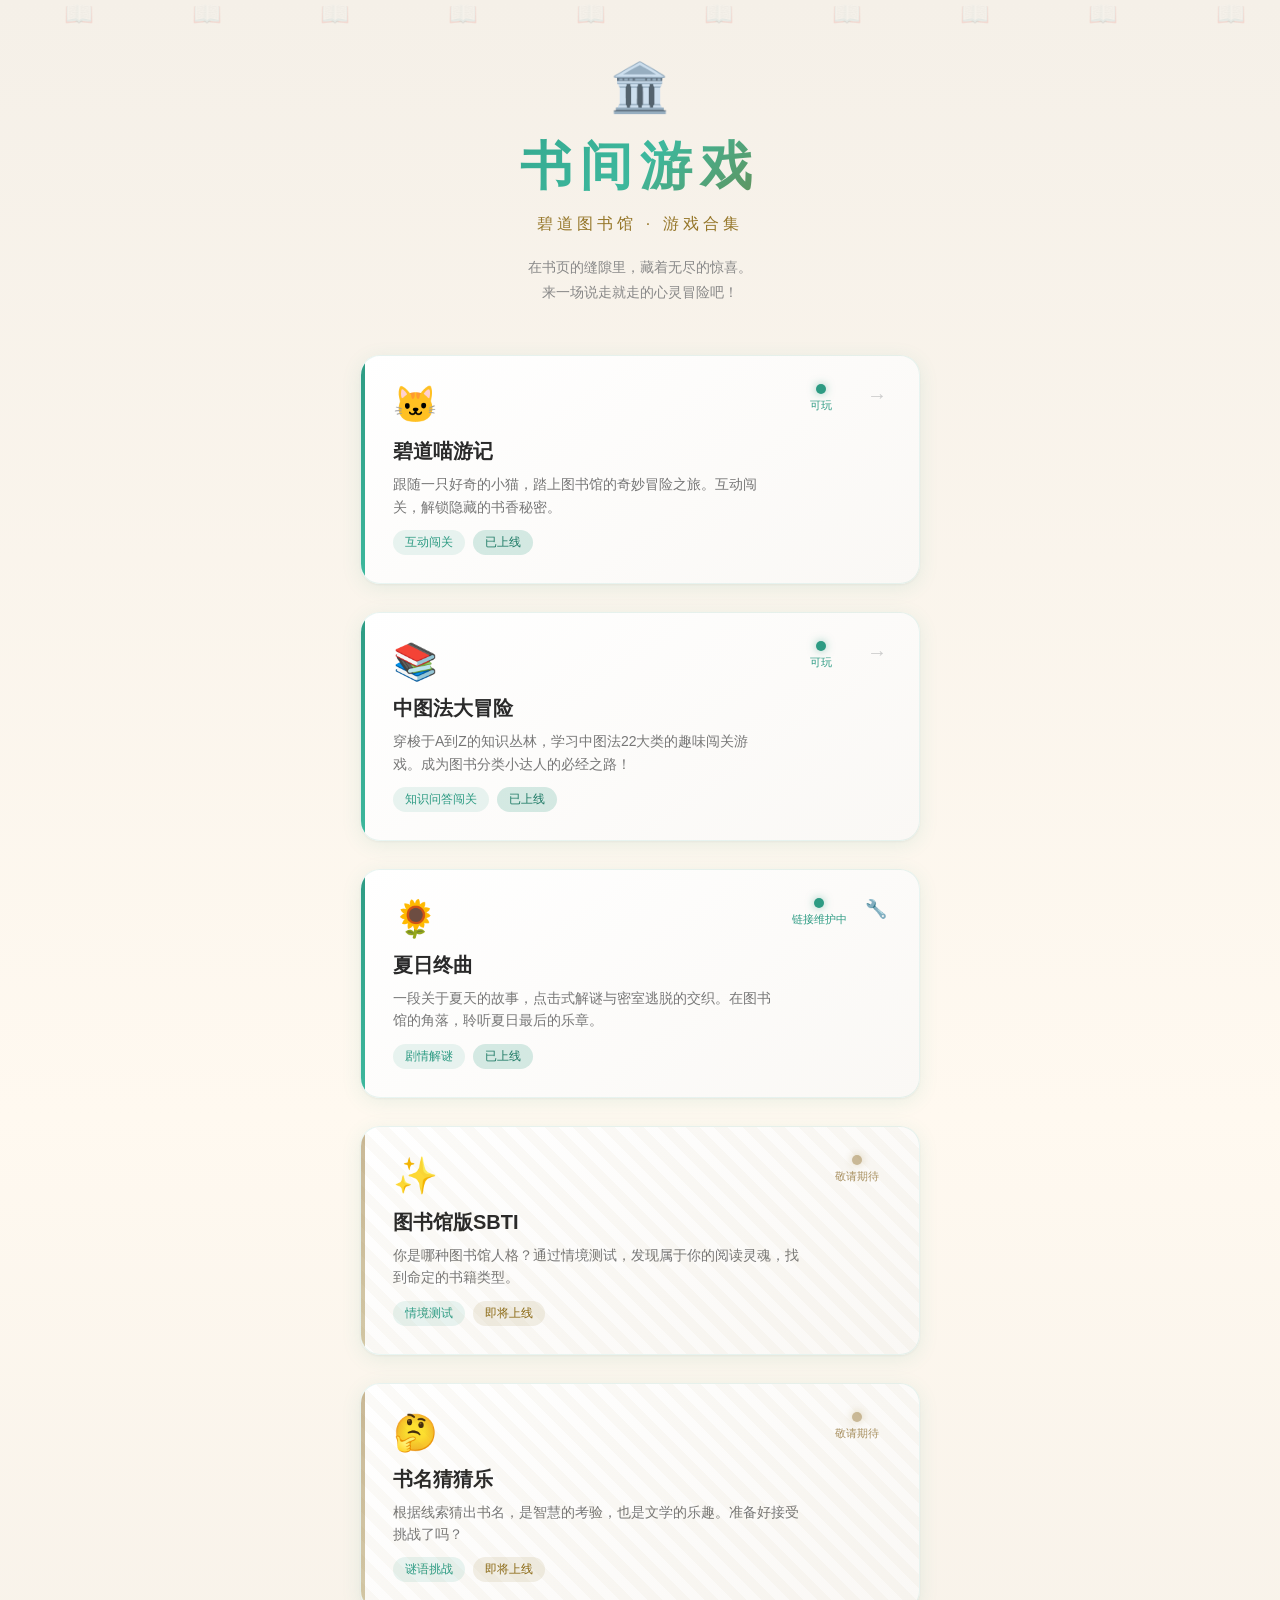
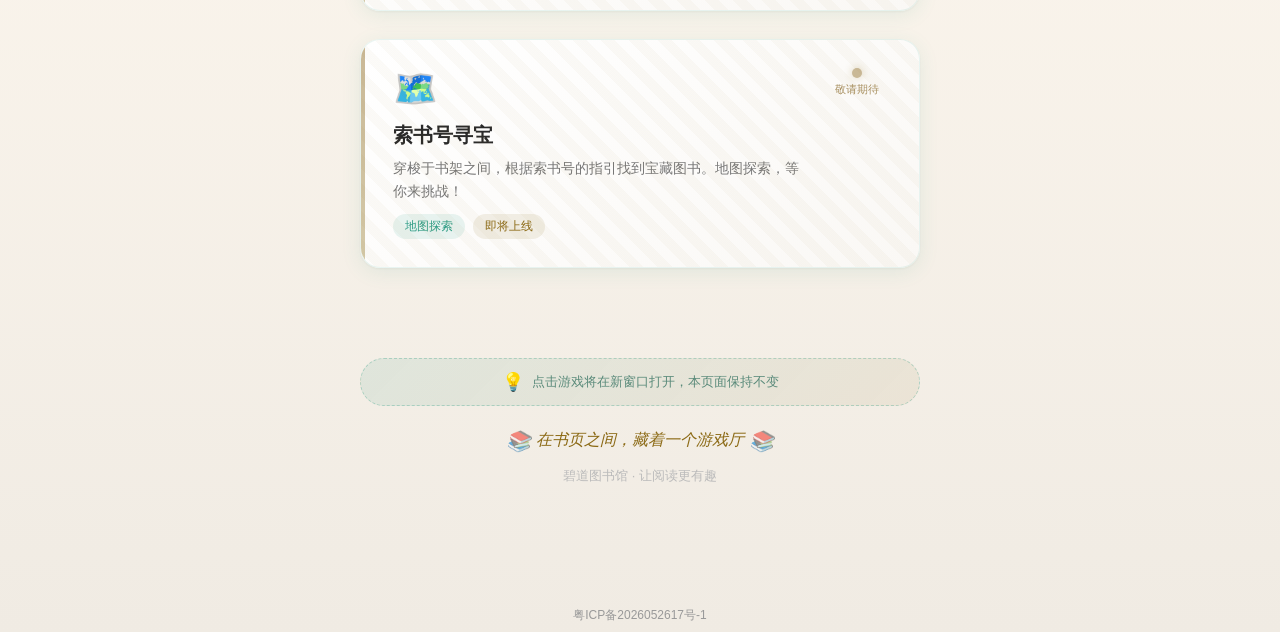
==== commit 4d82c7b9: "Add files via upload" ====
--- a/index.html
+++ b/index.html
@@ -1,9 +1,802 @@
-<!DOCTYPE html><html><head><script>window.gfdatav1={"env":"prod","envName":"prod","runtime":"node","ver":"1.0.0.6843","canary":0,"idc":"lq","region":"cn","vdc":"lq","vregion":"China-North","extra":{"canaryType":null}}</script><script>/*! For license information please see slardar_umd_space_cn.js.LICENSE.txt */
-!function(n,t){"object"==typeof exports&&"object"==typeof module?module.exports=t():"function"==typeof define&&define.amd?define("CozeSlardar",[],t):"object"==typeof exports?exports.CozeSlardar=t():n.CozeSlardar=t()}(this,()=>(()=>{"use strict";let n,t,e;var r,o,i,u,a,c,f,s,l,d,v={787:function(n,t){var e,r=function(){return(r=Object.assign||function(n){for(var t,e=1,r=arguments.length;e<r;e++)for(var o in t=arguments[e])Object.prototype.hasOwnProperty.call(t,o)&&(n[o]=t[o]);return n}).apply(this,arguments)};function o(n,t){var e="function"==typeof Symbol&&n[Symbol.iterator];if(!e)return n;var r,o,i=e.call(n),u=[];try{for(;(void 0===t||t-- >0)&&!(r=i.next()).done;)u.push(r.value)}catch(n){o={error:n}}finally{try{r&&!r.done&&(e=i.return)&&e.call(i)}finally{if(o)throw o.error}}return u}function i(n,t,e){if(e||2==arguments.length)for(var r,o=0,i=t.length;o<i;o++)!r&&o in t||(r||(r=Array.prototype.slice.call(t,0,o)),r[o]=t[o]);return n.concat(r||Array.prototype.slice.call(t))}var u=function(){return{}};function a(n){return"object"==typeof n&&null!==n}var c=Object.prototype;function f(n){return"[object Array]"===c.toString.call(n)}function s(n){return"function"==typeof n}function l(n){return"string"==typeof n}var d=function(){var n={};return[n,function(t,e){return n[t]=e},function(t){return delete n[t]}]},v=function(n,t){var e,r=f(e=n||[])&&e.length?function(n){for(var t=[],e=n.length,r=0;r<e;r++){var o=n[r];l(o)?t.push(o.replace(/([.*+?^=!:${}()|[\]/\\])/g,"\\$1")):o&&o.source&&t.push(o.source)}return RegExp(t.join("|"),"i")}(e):null;return!!r&&r.test(t)},p=function(n,t,e){return function(){for(var r=[],a=0;a<arguments.length;a++)r[a]=arguments[a];if(!n)return u;var c=n[t],f=e.apply(void 0,i([c],o(r),!1)),l=f;return s(l)&&(l=function(){for(var n=[],t=0;t<arguments.length;t++)n[t]=arguments[t];return f.apply(this,n)}),n[t]=l,function(){l===n[t]?n[t]=c:f=c}}};function h(n,t){return n.initSubject(t)}var g=function(){return Date.now()};function m(){if("object"==typeof window&&a(window))return window}function y(){if("object"==typeof document&&a(document))return document}function _(){if(m()&&s(window.PerformanceObserver))return window.PerformanceObserver}var b=function(n){var t;return{pid:n.pid,view_id:n.viewId,url:(t=m()&&m()&&window.location)?t.href:""}},w=function(n){var t=b(n.config());return t.context=n.context?n.context.toString():{},t},E=function(n,t){void 0===t&&(t=!1);var e=w(n);return t&&(e.timestamp=g()),function(t){n.report(r(r({},t),{overrides:e}))}},x=function(n,t){var e=n&&new n(t);return[function(n,t){e&&n&&e.observe(n,t)},function(){return e&&e.disconnect()}]},S=function(n){var t=n&&n.timing||void 0;return[t,function(){return n&&n.now?n.now():(Date.now?Date.now():+new Date)-(t&&t.navigationStart||0)},function(t){var e=(n||{}).getEntriesByType;return s(e)&&e.call(n,t)||[]},function(){var t=(n||{}).clearResourceTimings;s(t)&&t.call(n)},function(t){var e=(n||{}).getEntriesByName;return s(e)&&e.call(n,t)||[]}]},j=function(){var n=RegExp("\\/monitor_web\\/collect|\\/monitor_browser\\/collect\\/batch","i");return function(t){return n.test(t)}},O=function(n){return function(){for(var t,e=[],r=0;r<arguments.length;r++)e[r]=arguments[r];return t=o(e,2),this._method=t[0],this._url=t[1],n.apply(this,e)}},T=function(n){return function(){for(var t=[],e=0;e<arguments.length;e++)t[e]=arguments[e];this._reqHeaders=this._reqHeaders||{};var r=o(t,2),i=r[0],u=r[1];return this._reqHeaders[i]=u,n&&n.apply(this,t)}},R=function(n,t){var e=j();return function(){for(var r=[],o=0;o<arguments.length;o++)r[o]=arguments[o];if(this._start=g(),this._data=null==r?void 0:r[0],!e(this._url)){var i,u=t([this._method,this._url,this._start,this]);(i=this,p(i,"onreadystatechange",function(n){return function(){for(var t=[],e=0;e<arguments.length;e++)t[e]=arguments[e];return 4===this.readyState&&u(i),n&&n.apply(this,t)}}))()}return n.apply(this,r)}},k=function(n,t){return function(e,r){void 0===r&&(r={});var o=t([e,r]),i=n(e,r);return i.then(function(n){o(n)},function(){o(void 0)}),i}},A=["fetch_0",function(n,t){var e=m();if(e&&fetch){var r=[];r.push(p(e,"fetch",k)(n)),t(function(){r.forEach(function(n){return n()})})}}],C=["resource"],D=["longtask"],L=function(n,t,e){var r=n&&new n(function(n,r){n.getEntries?n.getEntries().forEach(function(n,e,o){return t(n,e,o,r)}):e&&e()});return[function(t){if(!n||!r)return e&&e();try{r.observe({entryTypes:t})}catch(n){return e&&e()}},function(t,o){if(!n||!r)return e&&e();try{var i={type:t,buffered:!0};void 0===o||(i.durationThreshold=o),r.observe(i)}catch(n){return e&&e()}r.observe({type:t,buffered:!1})},function(){return r&&r.disconnect()}]},P=function(n,t,e){var r=o(L(n,t),3),i=r[0],u=r[2];return i(e),u},q=["longtask_0",function(n,t){var e=_();e&&t(P(e,n,D))}],I=["resource_0",function(n,t){var e=_();if(e){var r=j();t(P(e,function(t){r(t.name)||n(t)},C))}}],N="http",B="resource_error",H="resource",M="performance_longtask",z="action",U=["BODY","HTML","HEAD"],W="data-apm-action",F=function(n,t,e,r){var o,i,u=!1,a=function(){n.clearTimeout(o),u&&(o=n.setTimeout(function(){t()},100))};return[function(){u=!0,n.clearTimeout(i),i=n.setTimeout(function(){t(!0),e()},r),a()},a,function(){u=!1,n.clearTimeout(o),n.clearTimeout(i)}]},X=function(n,t,e){void 0===e&&(e=10);for(var r=n,o=0;o<e&&r;o++){if(~U.indexOf(r.nodeName))return;if(r.hasAttribute(t))return r;r=r.parentElement}},G=function(n,t){if(r=(void 0===e?e="closest"in HTMLElement.prototype:e)?n.closest("["+t+"]"):X(n,t)){var r;return r.getAttribute(t).trim()}},J=function(n){for(var t=n,e=!1;t;)"SVG"===t.tagName.toUpperCase()?(t=null,e=!0):t=t.parentElement;return e},V=function(n){var t=n.children;return!t.length||![].slice.call(t).some(function(n){return n.children.length>0})},$=function(n){var t=n.tagName.toUpperCase();return!(1!==n.nodeType||U.includes(t)||J(n))&&(!n.style||"none"!==n.style.display)&&(!!(["A","BUTTON","INPUT","TEXTAREA"].includes(t)||G(n,W))||!!V(n))},Y=function(n,t){return!!(n&&n.length&&t&&v(n,function(n){var t=y();if(!t||!n)return"";var e=t.createElement("a");return e.href=n,e.href}(t)))},K=function(n,t){var e;return t.ev_type===N?e=t.payload.request.url:t.ev_type===H&&"name"in t.payload?e=t.payload.name:t.ev_type===B&&(e=t.payload.url),Y(n,e)},Q=["click"],Z={capture:!0},nn=function(n,t,e,r){var i=o(t,2),a=i[0],c=i[1],f=o(d(),3),s=f[0],l=f[1],v=f[2],p=0;return n.push(a[0](function(n){var t=o(n,2);if(t[0],Y(r,t[1]))return u;var i=p+=1;return l(i,g()),e(),function(){v(i),e()}})),n.push(c[0](function(n){var t=o(n,1)[0];if(Y(r,"string"==typeof t?t:t.url))return u;var i=p+=1;return l(i,g()),e(),function(){v(i),e()}})),s},nt=function(n,t,e,u){var a=o(e,4),c=a[0],s=a[1],d=a[2],v=a[3],p=u.types,h=u.pure,g=u.ignoreUrls,m=null,y=null,_=void 0,b=[],w=0,E=o(S(performance),2)[1],j=function(n){if(m&&(h||Object.keys(m.metrics).length)&&(!Object.keys(D).length||n)){m.metrics[M]&&(m.metrics[M].duration=w);var t=b.length>0?Math.max.apply(Math,i([],o(b),!1))-Math.min.apply(Math,i([],o(b),!1)):0;m.metrics[N]&&(m.metrics[N].duration=t);var e=E()-m.start_time;_&&_({ev_type:z,payload:r(r({},m),{duration:e,frontend_time:e-t})}),O()}},O=function(){C(),m&&(y={start_time:m.start_time,id:m.id}),m=null,b=[],w=0},T=function(n){var t,e;m&&(m.metrics[n]={count:(null!=(e=null==(t=m.metrics[n])?void 0:t.count)?e:0)+1})},R=o(F(window,j,O,1e4),3),k=R[0],A=R[1],C=R[2],D=nn(t,[c,s],A,g),L=o(x(MutationObserver,A),2),P=L[0],q=L[1];P(),t.push(q),t.push(C),t.push(d[0](function(n){var t=n.startTime,e=n.duration;A(),m&&m.start_time<=t+50&&(w+=e,T(M))})),t.push(v[0](function(n){var t=n.name,e=n.startTime,r=n.duration,o=n.initiatorType;!Y(g,t)&&(A(),m&&m.start_time<e&&(["xmlhttprequest","fetch"].includes(o)&&(b.push(e,e+r),T(N)),["xmlhttprequest","fetch","beacon"].includes(o)||T(H)))}));var I=function(t,e){var r=function(){var n=function(){for(var n=Array(16),t=0,e=0;e<16;e++)(3&e)==0&&(t=0x100000000*Math.random()),n[e]=t>>>((3&e)<<3)&255;return n}();n[6]=15&n[6]|64,n[8]=63&n[8]|128;for(var t=[],e=0;e<256;++e)t[e]=(e+256).toString(16).substr(1);var r=0;return""+t[n[r++]]+t[n[r++]]+t[n[r++]]+t[n[r++]]+"-"+t[n[r++]]+t[n[r++]]+"-"+t[n[r++]]+t[n[r++]]+"-"+t[n[r++]]+t[n[r++]]+"-"+t[n[r++]]+t[n[r++]]+t[n[r++]]+t[n[r++]]+t[n[r++]]+t[n[r++]]}();m={start_time:(0,o(S(performance),2)[1])(),id:r,type:e,target:t,metrics:{}},_=n(),k()},U=function(n){if(j(!0),O(),n.target instanceof HTMLElement&&$(n.target)){var t,e=G(t=n.target,W)||t.innerText;e&&I({name:e,path:function(n){try{for(var t=n,e=[],r=0,o=0,i=void 0;t&&r++<5&&(i=function(n){var t,e,r,o,i,u,a=[];if(!n||!n.tagName)return"";if(a.push(n.tagName.toLowerCase()),n.id)return"#"+n.id;var c=n.className;if(c&&l(c))for(u=0,r=c.split(/\s+/);u<r.length;u++)a.push("."+r[u]);var f=["type","name","title","alt"];for(u=0;u<f.length;u++)o=f[u],(i=n.getAttribute(o))&&a.push("["+o+'="'+i+'"]');for(var s=n,d=1,v=!0;s=s.previousElementSibling;)(null==(t=s.tagName)?void 0:t.toLowerCase())===(null==(e=n.tagName)?void 0:e.toLowerCase())&&(s.className===n.className&&f.every(function(t){return n.getAttribute(t)===(null==s?void 0:s.getAttribute(t))})&&(v=!1),d++);return d>1&&!v&&a.push(":nth-of-type("+d+")"),a.join("")}(t),"html"!==i&&(!(r>1)||!(o+3*e.length+i.length>=256)));)e.push(i),o+=i.length,t=t.parentNode;return e.reverse().join(" > ")}catch(n){return"<unknown>"}}(n.target)},n.type)}};return p&&p.forEach(function(n){var e,r;(function(n,t){if(!f(n)||0===n.length)return!1;for(var e=0;e<n.length;){if(n[e]===t)return!0;e++}return!1})(Q,n)&&t.push((e=document,void 0===(r=Z)&&(r=!1),e.addEventListener(n,U,r),function(){e.removeEventListener(n,U,r)}))}),[function(n){if(!K(g,n)){if("pageview"===n.ev_type){j(!0),O();return}if(n.ev_type===N){var t=n.payload.response.timing&&n.payload.response.timing.startTime;return t?m&&t>m.start_time?m.id:y&&t>y.start_time?y.id:void 0:void 0}if(n.ev_type===M){var t=n.payload.longtasks.length&&n.payload.longtasks[0].startTime+50;return m&&t&&t>m.start_time?m.id:void 0}if(m)return("js_error"===n.ev_type||n.ev_type===B)&&T(n.ev_type),m.id}},function(n,t){j(!0),O(),I({name:n},t)}]},ne="action",nr={types:["click"],pure:!0};t.actionPlugin=function(n){return{name:ne,setup:function(t){!function(n,t){void 0===t&&(t=nr);var e=[],r=y(),i=m();if(r&&i){var u,a=o(nt(function(){return E(n,!0)},e,[h(n,["xhr_0",(u=XMLHttpRequest&&XMLHttpRequest.prototype,function(n,t){if(u){var e=[];e.push(p(u,"open",O)()),e.push(p(u,"setRequestHeader",T)()),e.push(p(u,"send",R)(n)),t(function(){e.forEach(function(n){return n()})})}})]),h(n,A),h(n,q),h(n,I)],t),2),c=a[0],f=a[1],s=function(n){var t=c(n);return t&&n.extra&&(n.extra.action_id=t),n};n.on("report",s),e.push(function(){n.off("report",s)}),n.provide("startAction",f),n.destroyAgent.set(ne,z,e)}}(t,n)}}}},583:function(n,t){var e=function(){return(e=Object.assign||function(n){for(var t,e=1,r=arguments.length;e<r;e++)for(var o in t=arguments[e])Object.prototype.hasOwnProperty.call(t,o)&&(n[o]=t[o]);return n}).apply(this,arguments)};function r(n,t){var e="function"==typeof Symbol&&n[Symbol.iterator];if(!e)return n;var r,o,i=e.call(n),u=[];try{for(;(void 0===t||t-- >0)&&!(r=i.next()).done;)u.push(r.value)}catch(n){o={error:n}}finally{try{r&&!r.done&&(e=i.return)&&e.call(i)}finally{if(o)throw o.error}}return u}var o=function(){return{}};function i(n){return"object"==typeof n&&null!==n}function u(n){return"function"==typeof n}function a(n,t){return n.initSubject(t)}var c=function(){return Date.now()};function f(){if("object"==typeof window&&i(window))return window}function s(){if("object"==typeof document&&i(document))return document}function l(){if(f()&&u(window.PerformanceObserver))return window.PerformanceObserver}var d=function(n,t){var e=n&&new n(t);return[function(n,t){e&&n&&e.observe(n,t)},function(){return e&&e.disconnect()}]},v=function(n){var t=n&&n.timing||void 0;return[t,function(){return n&&n.now?n.now():(Date.now?Date.now():+new Date)-(t&&t.navigationStart||0)},function(t){var e=(n||{}).getEntriesByType;return u(e)&&e.call(n,t)||[]},function(){var t=(n||{}).clearResourceTimings;u(t)&&t.call(n)},function(t){var e=(n||{}).getEntriesByName;return u(e)&&e.call(n,t)||[]}]},p=function(n,t,e,r){return void 0===r&&(r=!1),n.addEventListener(t,e,r),function(){n.removeEventListener(t,e,r)}},h=function(n){var t=!1;return[function(e){!t&&(t=!0,n&&n(e))}]},g=function(n,t){return i(n)?e(e({},t),n):!!n&&t},m=function(){var n=RegExp("\\/monitor_web\\/collect|\\/monitor_browser\\/collect\\/batch","i");return function(t){return n.test(t)}},y=["resource"],_=["longtask"],b=function(n,t,e){var r=n&&new n(function(n,r){n.getEntries?n.getEntries().forEach(function(n,e,o){return t(n,e,o,r)}):e&&e()});return[function(t){if(!n||!r)return e&&e();try{r.observe({entryTypes:t})}catch(n){return e&&e()}},function(t,o){if(!n||!r)return e&&e();try{var i={type:t,buffered:!0};void 0===o||(i.durationThreshold=o),r.observe(i)}catch(n){return e&&e()}r.observe({type:t,buffered:!1})},function(){return r&&r.disconnect()}]},w=function(n,t,e){var o=r(b(n,t),3),i=o[0],u=o[2];return i(e),u},E=["longtask_0",function(n,t){var e=l();e&&t(w(e,n,_))}],x=["resource_0",function(n,t){var e=l();if(e){var r=m();t(w(e,function(t){r(t.name)||n(t)},y))}}],S="js_error",j="http",O="resource_error",T="blank_screen",R=["unload_0",function(n,t){var e=f();if(e){var o=r(h(n),1)[0],i=function(){o()},u=[];["unload","beforeunload","pagehide"].forEach(function(n){u.push((e.addEventListener(n,i,!1),function(){e.removeEventListener(n,i,!1)}))}),t(function(){u.forEach(function(n){return n()})})}}],k=["domLoad_1",function(n,t){var e=f(),r=s();if(e&&r){var i=!1,u=o,a=function(){setTimeout(function(){n(),i=!0},0)};"loading"!==r.readyState?a():u=p(r,"DOMContentLoaded",a,!1),t(function(){u()},function(n){i&&n()})}}],A=["activated_0",function(n,t){var e=s();if(e){var r=!1,i=o,u=function(){n(),r=!0};e&&e.prerendering?i=p(e,"prerenderingchange",u,!0):u(),t(function(){i()},function(n){r&&n()})}}],C=["SCRIPT","STYLE","META","HEAD"],D=[S,j,O],L=["performance","performance_longtask","performance_timing","custom"],P=function(n,t){if(-1===D.indexOf(t.ev_type)||t.ev_type===j&&t.payload.response.status<400||n&&D.indexOf(n.type)<D.indexOf(t.ev_type))return n;var e="";switch(t.ev_type){case S:e=t.payload.error.message;break;case j:e=t.payload.request.url;break;case O:e=t.payload.url}return{type:t.ev_type,message:e,timestamp:c()}},q=function(n,t){return~C.indexOf(n.tagName)||t>4},I=function(n){var t=n.getBoundingClientRect();return{width:t.width,height:t.height,top:t.top}},N=function(n){return n?document.querySelector(n):document.body},B=function(n,t,e,r){if(void 0===t&&(t=0),void 0===e&&(e=0),void 0===r&&(r=1.5),!n||q(n,t)||e>=r)return e;var o=function(){if(!t)return 0;var e=I(n),r=e.top,o=e.height;return r>innerHeight||o<=0?0:1/(1<<t-1)}();return[].reduceRight.call(n.children,function(n,e){return B(e,t+1,n,r)},e+o)},H=function(n){var t,e=n.cb,r=n.screenshotUrl,o=n.window,i=n.document,u=n.mask,a=n.partialShot,c=n.quality,s=n.rootSelector;if(function(){if(f()&&"Promise"in window)return Promise}()&&o&&i){if(o.html2canvas)return d();var l=i.createElement("script");l.src=r,l.crossOrigin="anonymous",l.onload=d,l.onerror=function(){e()},null==(t=i.head)||t.appendChild(l)}function d(){(o.requestIdleCallback||function(n){return o.setTimeout(n,1)})(function(){o.html2canvas&&o.html2canvas(a&&s&&i.querySelector(s)||i.body,{scale:360/o.innerWidth,mask:u,useCROS:!0}).then(function(n){var t;e("data:image"===(t=n.toDataURL("image/jpeg",c)).slice(0,10)?t:M())}).catch(function(){e(M())})})}};function M(n,t){void 0===n&&(n=192),void 0===t&&(t=108);var e=document.createElement("canvas");e.width=n,e.height=t;var r=e.getContext("2d");return r&&(r.fillStyle="#ffffff",r.fillRect(0,0,n,t)),e.toDataURL("image/jpeg")}var z=function(n,t,i,a){var l,p,h,g,m,y,_,b=r(i,5),w=b[0],E=b[1],x=b[2],S=b[3],j=b[4],O=a.threshold,R=a.screenshot,k=a.rootSelector,A=a.autoDetect,C=a.ssUrl,D=a.quality,M=a.mask,z=a.partialShot,U=a.initDetTime,W=a.runDetTime,F=f(),X=s(),G=F.requestAnimationFrame||o,J=F.cancelAnimationFrame||o,V=r(v(performance),2)[1],$=0,Y=!1,K=!R,Q=function(){var n=N(k);if(n){var t=B(n,0,0,O);if(t<O)return[c(),t]}},Z=function(r,o){Y||(h=Q())&&(Y=!0,t.forEach(function(n){return n()}),t.length=0,n({ev_type:T,payload:{timestamp:h[0],score:h[1],screenshot:o,error:g,serialized_dom:function n(t,r,o){if(void 0===r&&(r=0),void 0===o&&(o=!0),!t||q(t,r))return"";var i=e(e({},I(t)),{id:t.getAttribute("id"),class:t.getAttribute("class")}),u=Object.keys(i).reduce(function(n,t){return""+n+("number"==typeof i[t]||i[t]?" "+t+'="'+i[t]+'"':"")},""),a=t.tagName.toLowerCase(),c=[].reduce.call(t.children,function(t,e){return t+n(e,r+1,!1)},"");return"<"+a+u+(o?' innerHeight="'+innerHeight+'" visibilityState="'+document.visibilityState+'"':"")+">"+c+"</"+a+">"}(N(k))},overrides:{timestamp:r||h[0]}}))},nn=function(){_&&clearTimeout(_),m&&clearTimeout(m),m=F.setTimeout(function(){y=G(function(){(h=Q())&&nt()})},1e3)},nt=(l=function(){h&&!Y&&(K?Z():(K=!0,H({cb:Z.bind(null,c()),screenshotUrl:C,window:F,document:X,mask:M,partialShot:z,quality:D,rootSelector:k})))},function(){_&&clearTimeout(_),p=c(),_=F.setTimeout(function(){$>p?nn():l()},V()>1e4?W:U)});return t.push(j[0](function(){g&&Z()})),A&&t.push(w[0](function(){var n=E();t.push(n[0](function(){var n,e=r(d(function(){if(f()&&u(window.MutationObserver))return window.MutationObserver}(),nn),2),o=e[0],i=e[1];t.push(function(){clearTimeout(m),clearTimeout(_),J(y),i&&i()}),o(null==(n=s())?void 0:n.body,{subtree:!0,childList:!0}),t.push(x()[0](function(){m&&nn()})),t.push(S()[0](function(){m&&nn()})),nn()}))})),[function(n){Y||~L.indexOf(n.ev_type)||($=c(),g&&$-g.timestamp>1e4&&(g=void 0),g=P(g,n))},nn]},U="blankScreen";t.blankScreenPlugin=function(n){return void 0===n&&(n={}),{name:U,setup:function(t){var e;e=n,t.on("init",function(){var n,o={autoDetect:!0,threshold:1.5,screenshot:!0,mask:!1,ssUrl:t.config().pluginPathPrefix+"/screenshot.min.js",partialShot:!0,quality:.1,initDetTime:8e3,runDetTime:4e3},i=e?g(e,o):g(null==(n=t.config())?void 0:n.plugins[U],o);i&&function(n,t){var e=s(),o=f();if(e&&o){var i=[],u=r(z(n.report.bind(n),i,[a(n,A),function(){return a(n,k)},function(){return a(n,E)},function(){return a(n,x)},a(n,R)],t),2),c=u[0],l=u[1],d=function(n){return c(n),n};n.on("report",d),i.push(function(){n.off("report",d)}),n.destroyAgent.set(U,T,i),n.provide("detectBlankScreen",l)}}(t,i)})}}}},91:function(n,t){function e(n,t){var e="function"==typeof Symbol&&n[Symbol.iterator];if(!e)return n;var r,o,i=e.call(n),u=[];try{for(;(void 0===t||t-- >0)&&!(r=i.next()).done;)u.push(r.value)}catch(n){o={error:n}}finally{try{r&&!r.done&&(e=i.return)&&e.call(i)}finally{if(o)throw o.error}}return u}function r(n,t,e){if(e||2==arguments.length)for(var r,o=0,i=t.length;o<i;o++)!r&&o in t||(r||(r=Array.prototype.slice.call(t,0,o)),r[o]=t[o]);return n.concat(r||Array.prototype.slice.call(t))}var o=function(n){var t=!1;return[function(e){!t&&(t=!0,n&&n(e))}]},i=["unload_0",function(n,t){var r=function(){var n;if("object"==typeof window&&"object"==typeof(n=window)&&null!==n)return window}();if(r){var i=e(o(n),1)[0],u=function(){i()},a=[];["unload","beforeunload","pagehide"].forEach(function(n){a.push((r.addEventListener(n,u,!1),function(){r.removeEventListener(n,u,!1)}))}),t(function(){a.forEach(function(n){return n()})})}}],u=function(n,t,e,r){return void 0===r&&(r={}),e&&n.report({ev_type:"custom",payload:{name:t,metrics:e,categories:r,type:"event",level:"info"}})};function a(n){var t=null,e=0,r=0,o=function(n){if("resource"===n.ev_type){var o=n.payload,i=o.decodedBodySize,u=o.encodedBodySize,a=o.transferSize,c=o.duration,f=o.workerStart;i&&u&&(t.decodedBodySize+=i,t.encodedBodySize+=u,t.transferSize+=a,t.resourceCount++,(0===a||void 0===a&&0===c)&&e++,f&&r++,t.cacheRate=parseFloat((e/t.resourceCount).toFixed(2)),t.serviceWorkerRate=parseFloat((r/t.resourceCount).toFixed(2)))}};return[function(){t={decodedBodySize:0,encodedBodySize:0,resourceCount:0,transferSize:0,cacheRate:0,serviceWorkerRate:0},e=0,r=0,n.on("send",o)},function(){n.off("send",o)},function(){return t&&t.resourceCount?t:null},function(){t=null}]}t.resourceAnalyzer=function(n){void 0===n&&(n={initialScreen:!0,pageview:!0,session:!0});var t=[];return{name:"resourceAnalyzer",setup:function(o){var c,f,s,l,d,v,p,h,g,m,y,_,b,w,E,x,S,j,O,T,R,k,A,C,D,L;n.initialScreen&&t.push.apply(t,r([],e((f=[],l=(s=e(a(c=o),4))[0],d=s[1],v=s[2],p=s[3],l(),h=function(n){"performance"===n.ev_type&&"tti"===n.payload.name&&(d(),u(c,"initial_screen_resource_analyzer",v(),{relevant_pid:n.common.pid||""}),f.forEach(function(n){return n()}))},c.on("send",h),f.push(function(){d(),p(),c.off("send",h)}),f)),!1)),n.pageview&&t.push.apply(t,r([],e((m=[],_=(y=e(a(g=o),4))[0],b=y[1],w=y[2],E=y[3],x=g.initSubject(i),_(),S=void 0,j=function(n){if("pageview"===n.ev_type){var t=n.payload,e=t.pid,r=t.source;if(!S)return S={relevant_pid:e,relevant_source:r};b(),u(g,"pageview_resource_analyzer",w(),S),_(),S={relevant_pid:e,relevant_source:r}}},g.on("send",j),m.push(x[0](function(){b(),u(g,"pageview_resource_analyzer",w(),S||{}),E()})),m.push(function(){b(),E(),g.off("send",j)}),m)),!1)),n.session&&t.push.apply(t,r([],e((T=[],R=(O=o).initSubject(i),A=(k=e(a(O),4))[0],C=k[1],D=k[2],L=k[3],A(),T.push(R[0](function(){C(),u(O,"session_resource_analyzer",D()),L()})),T.push(function(){C(),L()}),T)),!1))},tearDown:function(){return t.length&&t.forEach(function(n){return n()})}}}},615:function(n,t){var e=function(){return(e=Object.assign||function(n){for(var t,e=1,r=arguments.length;e<r;e++)for(var o in t=arguments[e])Object.prototype.hasOwnProperty.call(t,o)&&(n[o]=t[o]);return n}).apply(this,arguments)};function r(n,t){var e="function"==typeof Symbol&&n[Symbol.iterator];if(!e)return n;var r,o,i=e.call(n),u=[];try{for(;(void 0===t||t-- >0)&&!(r=i.next()).done;)u.push(r.value)}catch(n){o={error:n}}finally{try{r&&!r.done&&(e=i.return)&&e.call(i)}finally{if(o)throw o.error}}return u}var o=function(){return{}};function i(n){return"object"==typeof n&&null!==n}var u=Object.prototype;function a(n){return"[object Array]"===u.toString.call(n)}function c(n){return"function"==typeof n}var f=function(n,t){if(!a(n))return n;var e=n.indexOf(t);if(e>=0){var r=n.slice();return r.splice(e,1),r}return n},s=function(){var n={};return[n,function(t,e){return n[t]=e},function(t){return delete n[t]}]},l=function(n,t){var e,r=a(e=n||[])&&e.length?function(n){for(var t=[],e=n.length,r=0;r<e;r++){var o=n[r];"string"==typeof o?t.push(o.replace(/([.*+?^=!:${}()|[\]/\\])/g,"\\$1")):o&&o.source&&t.push(o.source)}return RegExp(t.join("|"),"i")}(e):null;return!!r&&r.test(t)},d=function(n,t,e){return function(){for(var i=[],u=0;u<arguments.length;u++)i[u]=arguments[u];if(!n)return o;var a=n[t],f=e.apply(void 0,function(n,t,e){if(e||2==arguments.length)for(var r,o=0,i=t.length;o<i;o++)!r&&o in t||(r||(r=Array.prototype.slice.call(t,0,o)),r[o]=t[o]);return n.concat(r||Array.prototype.slice.call(t))}([a],r(i),!1)),s=f;return c(s)&&(s=function(){for(var n=[],t=0;t<arguments.length;t++)n[t]=arguments[t];return f.apply(this,n)}),n[t]=s,function(){s===n[t]?n[t]=a:f=a}}},v=function(n,t,e){var r=0;return -1===e?o:function(){if(n()){r&&clearTimeout(r),r=0;return}0===r&&(r=setTimeout(t,e))}},p=function(n,t){var e=[];try{e=t.reduce(function(t,e){try{var r=e(n);"function"==typeof r&&t.push(r)}catch(n){}return t},[])}catch(n){}return function(n){return p(n,e)}},h=function(n){void 0===n&&(n=3e5);var t,e=[],r=[],o=!1,i=v(function(){return!!e.length},function(){o=!0,t&&t[0](),r.forEach(function(n){return n()}),r.length=0,t=void 0},n),u=function(n){e=f(e,n),o||i()};return{next:function(n){return p(n,e)},complete:function(n){r.push(n)},attach:function(n,e){t=[n,e]},subscribe:function(n){if(o)throw Error("Observer is closed");return e.push(n),t&&t[1]&&t[1](n),i(),function(){return u(n)}},unsubscribe:u}},g=function(n,t,e){var r=h(e);try{n(r.next,r.attach),t&&r.complete(t)}catch(n){}return[r.subscribe,r.unsubscribe]};function m(n,t){return n.initSubject(t)}var y=function(){return Date.now()};function _(){if("object"==typeof window&&i(window))return window}function b(){if("object"==typeof document&&i(document))return document}function w(){if(_()&&c(window.PerformanceObserver))return window.PerformanceObserver}var E=function(n){var t;return{pid:n.pid,view_id:n.viewId,url:(t=_()&&_()&&window.location)?t.href:""}},x=function(n){var t=E(n.config());return t.context=n.context?n.context.toString():{},t},S=function(n,t){var e=n&&new n(t);return[function(n,t){e&&n&&e.observe(n,t)},function(){return e&&e.disconnect()}]},j=function(){var n=RegExp("\\/monitor_web\\/collect|\\/monitor_browser\\/collect\\/batch","i");return function(t){return n.test(t)}},O=function(n){return function(){for(var t,e=[],o=0;o<arguments.length;o++)e[o]=arguments[o];return t=r(e,2),this._method=t[0],this._url=t[1],n.apply(this,e)}},T=function(n){return function(){for(var t=[],e=0;e<arguments.length;e++)t[e]=arguments[e];this._reqHeaders=this._reqHeaders||{};var o=r(t,2),i=o[0],u=o[1];return this._reqHeaders[i]=u,n&&n.apply(this,t)}},R=function(n,t){var e=j();return function(){for(var r=[],o=0;o<arguments.length;o++)r[o]=arguments[o];if(this._start=y(),this._data=null==r?void 0:r[0],!e(this._url)){var i,u=t([this._method,this._url,this._start,this]);(i=this,d(i,"onreadystatechange",function(n){return function(){for(var t=[],e=0;e<arguments.length;e++)t[e]=arguments[e];return 4===this.readyState&&u(i),n&&n.apply(this,t)}}))()}return n.apply(this,r)}},k=function(n,t){return function(e,r){void 0===r&&(r={});var o=t([e,r]),i=n(e,r);return i.then(function(n){o(n)},function(){o(void 0)}),i}},A=["fetch_0",function(n,t){var e=_();if(e&&fetch){var r=[];r.push(d(e,"fetch",k)(n)),t(function(){r.forEach(function(n){return n()})})}}],C=["resource"],D=["longtask"],L=function(n,t,e){var r=n&&new n(function(n,r){n.getEntries?n.getEntries().forEach(function(n,e,o){return t(n,e,o,r)}):e&&e()});return[function(t){if(!n||!r)return e&&e();try{r.observe({entryTypes:t})}catch(n){return e&&e()}},function(t,o){if(!n||!r)return e&&e();try{var i={type:t,buffered:!0};void 0===o||(i.durationThreshold=o),r.observe(i)}catch(n){return e&&e()}r.observe({type:t,buffered:!1})},function(){return r&&r.disconnect()}]},P=function(n,t,e){var o=r(L(n,t),3),i=o[0],u=o[2];return i(e),u},q=["longtask_0",function(n,t){var e=w();e&&t(P(e,n,D))}],I=["resource_0",function(n,t){var e=w();if(e){var r=j();t(P(e,function(t){r(t.name)||n(t)},C))}}],N="click",B=[N+"_0",function(n,t){var e=b();if(e){var r=(e.addEventListener(N,n,!0),function(){e.removeEventListener(N,n,!0)});t(function(){r()})}}],H={isSupport:!0,isPolyfill:!1,isBounced:!1,isCustom:!1,type:"perf"},M=function(n,t,e,r){var o,i,u=!1,a=function(){n.clearTimeout(o),u&&(o=n.setTimeout(function(){t()},100))};return[function(){u=!0,n.clearTimeout(i),i=n.setTimeout(function(){t(!0),e()},r),a()},a,function(){u=!1,n.clearTimeout(o),n.clearTimeout(i)}]},z=function(n,t){return!!(n&&n.length&&t&&l(n,function(n){var t=b();if(!t||!n)return"";var e=t.createElement("a");return e.href=n,e.href}(t)))},U=function(n,t,e,i){var u=r(t,2),a=u[0],c=u[1],f=r(s(),3),l=f[0],d=f[1],v=f[2],p=0;return n.push(a[0](function(n){var t=r(n,2);if(t[0],z(i,t[1]))return o;var u=p+=1;return d(u,y()),e(),function(){v(u),e()}})),n.push(c[0](function(n){var t=r(n,1)[0];if(z(i,"string"==typeof t?t:t.url))return o;var u=p+=1;return d(u,y()),e(),function(){v(u),e()}})),l},W=function(n,t,i,u){var a=r(i,7),c=a[0],f=a[1],s=a[2],l=a[3],d=a[4],v=a[5],p=a[6],h=u.ignoreUrls,g=0,m=function(t,e){n({ev_type:"performance",payload:t,overrides:e})},_=function(){g=y(),k(document,{childList:!0,subtree:!0}),x()},b=function(n){if(g&&(!Object.keys(T).length||n)){var t;m((t=y()-g,e({name:"spa_load",value:t},H))),w()}},w=function(){O(),g=0},E=r(M(window,b,o,3e4),3),x=E[0],j=E[1],O=E[2],T=U(t,[s,l],j,h);t.push(d[0](function(n){z(h,n.name)||j()})),t.push(v[0](j));var R=r(S(p,j),2),k=R[0],A=R[1];t.push(A);var C=!0;t.push(c[0](function(){if(C){C=!1;return}b(!0),w(),_()})),t.push(f[0](function(){b(!0),w()})),t.push(w)};t.SPALoadPlugin=function(n){return{name:"spa_load",setup:function(t){var o;void 0===(o=n)&&(o={}),t.on("init",function(){var n,i,u,a,f,s=[],l=b(),v=function(){if(_()&&c(window.MutationObserver))return window.MutationObserver}();l&&v&&(W(t.report.bind(t),s,[(i=(n=r(["view_0",function(n,r){var o=x(t),i=function(r){var i;r.viewId&&r.viewId!==(null==(i=t.config())?void 0:i.viewId)&&(n(o),o=e(e({},x(t)),E(r)))};t.on("beforeConfig",i),r(function(){t.off("beforeConfig",i)})}],2))[0],u=n[1],(a=t.privateSubject||{})[i]||(a[i]=g(u,function(){a[i]=void 0},void 0)),a[i]),m(t,B),m(t,["xhr_0",(f=XMLHttpRequest&&XMLHttpRequest.prototype,function(n,t){if(f){var e=[];e.push(d(f,"open",O)()),e.push(d(f,"setRequestHeader",T)()),e.push(d(f,"send",R)(n)),t(function(){e.forEach(function(n){return n()})})}})]),m(t,A),m(t,I),m(t,q),v],o),t.on("beforeDestroy",function(){s.forEach(function(n){return n()})}))})}}}},314:function(n,t){var e,r=function(){return(r=Object.assign||function(n){for(var t,e=1,r=arguments.length;e<r;e++)for(var o in t=arguments[e])Object.prototype.hasOwnProperty.call(t,o)&&(n[o]=t[o]);return n}).apply(this,arguments)};function o(n,t){var e="function"==typeof Symbol&&n[Symbol.iterator];if(!e)return n;var r,o,i=e.call(n),u=[];try{for(;(void 0===t||t-- >0)&&!(r=i.next()).done;)u.push(r.value)}catch(n){o={error:n}}finally{try{r&&!r.done&&(e=i.return)&&e.call(i)}finally{if(o)throw o.error}}return u}function i(n,t,e){if(e||2==arguments.length)for(var r,o=0,i=t.length;o<i;o++)!r&&o in t||(r||(r=Array.prototype.slice.call(t,0,o)),r[o]=t[o]);return n.concat(r||Array.prototype.slice.call(t))}var u=function(n){return JSON.stringify({ev_type:"batch",list:n})},a=["init","start","config","beforeDestroy","provide","beforeReport","report","beforeBuild","build","beforeSend","send","beforeConfig"],c=function(){return{}};function f(n){return n}function s(n){return"object"==typeof n&&null!==n}var l=Object.prototype;function d(n){if(s(n)){if("function"==typeof Object.getPrototypeOf){var t=Object.getPrototypeOf(n);return t===l||null===t}return"[object Object]"===l.toString.call(n)}return!1}function v(n){return"[object Array]"===l.toString.call(n)}function p(n){return"function"==typeof n}function h(n){return"number"==typeof n}function g(n){return"string"==typeof n}function m(n,t){if(!v(n)||0===n.length)return!1;for(var e=0;e<n.length;){if(n[e]===t)return!0;e++}return!1}var y=function(n,t){if(!v(n))return n;var e=n.indexOf(t);if(e>=0){var r=n.slice();return r.splice(e,1),r}return n},_=function(n,t,e){for(var r,i=o(t.split(".")),u=i[0],a=i.slice(1);n&&a.length>0;)n=n[u],u=(r=o(a))[0],a=r.slice(1);if(n)return e(n,u)},b=function(n,t){var e,r=v(e=n||[])&&e.length?function(n){for(var t=[],e=n.length,r=0;r<e;r++){var o=n[r];g(o)?t.push(o.replace(/([.*+?^=!:${}()|[\]/\\])/g,"\\$1")):o&&o.source&&t.push(o.source)}return RegExp(t.join("|"),"i")}(e):null;return!!r&&r.test(t)};function w(n){try{return g(n)?n:JSON.stringify(n)}catch(n){return"[FAILED_TO_STRINGIFY]:"+String(n)}}var E=function(n,t,e,r){return void 0===r&&(r=!0),function(){for(var u=[],a=0;a<arguments.length;a++)u[a]=arguments[a];if(!n)return c;var f=n[t],s=e.apply(void 0,i([f],o(u),!1)),l=s;return p(l)&&r&&(l=function(){for(var n=[],t=0;t<arguments.length;t++)n[t]=arguments[t];try{return s.apply(this,n)}catch(t){return p(f)&&f.apply(this,n)}}),n[t]=l,function(e){e||(l===n[t]?n[t]=f:s=f)}}},x=function(n,t,e){return function(){for(var r=[],u=0;u<arguments.length;u++)r[u]=arguments[u];if(!n)return c;var a=n[t],f=e.apply(void 0,i([a],o(r),!1)),s=f;return p(s)&&(s=function(){for(var n=[],t=0;t<arguments.length;t++)n[t]=arguments[t];return f.apply(this,n)}),n[t]=s,function(){s===n[t]?n[t]=a:f=a}}},S="".padStart?function(n,t){return void 0===t&&(t=8),n.padStart(t," ")}:function(n){return n},j=0,O=function(){for(var n=[],t=0;t<arguments.length;t++)n[t]=arguments[t];console.error.apply(console,i(["[SDK]",Date.now(),S(""+j++)],o(n),!1))},T=0,R=function(){for(var n=[],t=0;t<arguments.length;t++)n[t]=arguments[t];console.warn.apply(console,i(["[SDK]",Date.now(),S(""+T++)],o(n),!1))},k=function(n){return Math.random()<Number(n)},A=function(n,t){return n<Number(t)},C=function(n){return function(t){for(var e=t,r=0;r<n.length;r++)if(e)try{e=n[r](e)}catch(n){O(n)}else break;return e}};function D(){var n=function(){for(var n=Array(16),t=0,e=0;e<16;e++)(3&e)==0&&(t=0x100000000*Math.random()),n[e]=t>>>((3&e)<<3)&255;return n}();n[6]=15&n[6]|64,n[8]=63&n[8]|128;for(var t=[],e=0;e<256;++e)t[e]=(e+256).toString(16).substr(1);var r=0;return""+t[n[r++]]+t[n[r++]]+t[n[r++]]+t[n[r++]]+"-"+t[n[r++]]+t[n[r++]]+"-"+t[n[r++]]+t[n[r++]]+"-"+t[n[r++]]+t[n[r++]]+"-"+t[n[r++]]+t[n[r++]]+t[n[r++]]+t[n[r++]]+t[n[r++]]+t[n[r++]]}var L=function(n,t,e){var r=0;return -1===e?c:function(){if(n()){r&&clearTimeout(r),r=0;return}0===r&&(r=setTimeout(t,e))}},P=function(n,t){var e=[];try{e=t.reduce(function(t,e){try{var r=e(n);"function"==typeof r&&t.push(r)}catch(n){}return t},[])}catch(n){}return function(n){return P(n,e)}},q=function(n){void 0===n&&(n=3e5);var t,e=[],r=[],o=!1,i=L(function(){return!!e.length},function(){o=!0,t&&t[0](),r.forEach(function(n){return n()}),r.length=0,t=void 0},n),u=function(n){e=y(e,n),o||i()};return{next:function(n){return P(n,e)},complete:function(n){r.push(n)},attach:function(n,e){t=[n,e]},subscribe:function(n){if(o)throw Error("Observer is closed");return e.push(n),t&&t[1]&&t[1](n),i(),function(){return u(n)}},unsubscribe:u}},I=function(n,t,e){var r=q(e);try{n(r.next,r.attach),t&&r.complete(t)}catch(n){}return[r.subscribe,r.unsubscribe]},N=function(n,t){var e=o(n,1)[0];return function(n,r){var o=e(function(e){return function(n){for(var e=!0,r=0;r<t.length;r++)if(e)try{e=t[r](n)}catch(n){O(n)}else break;return e}(e)?n(e):c});r(function(){o()})}},B=function(n,t,e,r){return n.destroyAgent.set(t,e,r)},H=function(n){var t,e,o,i=(t={},e={},o={set:function(n,r){return t[n]=r,e[n]=w(r),o},merge:function(n){return t=r(r({},t),n),Object.keys(n).forEach(function(t){e[t]=w(n[t])}),o},delete:function(n){return delete t[n],delete e[n],o},clear:function(){return t={},e={},o},get:function(n){return e[n]},toString:function(){return r({},e)}});n.provide("context",i),n.on("report",function(n){return n.extra||(n.extra={}),n.extra.context=i.toString(),n})},M=function(n,t,e){var r={},u=function(){for(var e,a=[],c=0;c<arguments.length;c++)a[c]=arguments[c];var f=a[0];if(f){var s,l=f.split(".")[0];if(!(l in u)){var d=r[l]||[],v=null!=(e=null==t?void 0:t(n))?e:{};d.push(i([v],o(a),!1)),r[l]=d;return}return s=[].slice.call(a,1),_(u,f,function(n,t){if(n&&t in n&&p(n[t]))try{return n[t].apply(n,s)}catch(n){return}})}};for(var a in E(n,"provide",function(t){return function(e,r){u[e]=r,t.call(n,e,r)}})(),n)Object.prototype.hasOwnProperty.call(n,a)&&(u[a]=n[a]);return n.on("provide",function(t){r[t]&&(r[t].forEach(function(t){var r=o(t),i=r[0],u=r.slice(1);null==e||e(n,i,u)}),r[t]=null)}),u};function z(n,t){return n.initSubject(t)}function U(n,t,e){var r=o(t,2),i=r[0],u=r[1],a=n.privateSubject||{};return a[i]||(a[i]=I(u,function(){a[i]=void 0},e)),a[i]}var W=function(){return Date.now()};function F(){if("object"==typeof window&&s(window))return window}function X(){if("object"==typeof document&&s(document))return document}function G(){return F()&&window.location}function J(n){var t=X();if(!t||!n)return"";var e=t.createElement("a");return e.href=n,e.href}function V(n){var t=X();if(!t||!n)return{url:n,protocol:"",domain:"",query:"",path:"",hash:""};var e=t.createElement("a");e.href=n;var r=e.pathname||"/";return"/"!==r[0]&&(r="/"+r),{url:e.href,protocol:e.protocol.slice(0,-1),domain:e.hostname,query:e.search.substring(1),path:r,hash:e.hash}}function $(){var n=F()&&G();return n?n.href:""}var Y=function(n){var t,e={pid:(t=n.config()).pid,view_id:t.viewId,url:$()};return e.context=n.context?n.context.toString():{},e},K=function(n,t){void 0===t&&(t=!1);var e=Y(n);return t&&(e.timestamp=W()),function(t){n.report(r(r({},t),{overrides:e}))}},Q=function(n){if(n)return n.__SLARDAR_REGISTRY__||(n.__SLARDAR_REGISTRY__={Slardar:{plugins:[],errors:[],subject:{}}}),n.__SLARDAR_REGISTRY__.Slardar},Z=function(){for(var n=[],t=0;t<arguments.length;t++)n[t]=arguments[t];var e=Q(F());e&&(e.errors||(e.errors=[]),e.errors.push(n))},nn=function(n){var t={url:$(),timestamp:W()},e=n.config();return(null==e?void 0:e.pid)&&(t.pid=e.pid),(null==n?void 0:n.context)&&(t.context=n.context.toString()),t},nt=function(n,t){return function(e){var r=function(n){return n.overrides=t,n};n.on("report",r),e(),n.off("report",r)}},ne=function(n,t,e,r){return void 0===r&&(r=!1),n.addEventListener(t,e,r),function(){n.removeEventListener(t,e,r)}},nr=function(n,t,e,r){return void 0===r&&(r=!1),n.addEventListener(t,e,r),function(){n.removeEventListener(t,e,r)}},no=function(n){var t=!1;return[function(e){!t&&(t=!0,n&&n(e))}]},ni=function(n){var t=F();if(t){var e=o(no(n),1)[0];["unload","beforeunload","pagehide"].forEach(function(n){ne(t,n,e,!1)})}},nu=function(n){var t=X(),e=F();if(t&&e){var r=c;r=nr(t,"visibilitychange",function(){"visible"===t.visibilityState&&(n(),r())},!0)}},na=function(n,t){var e,r=X();if(r){var o=r.createElement("script");o.src=n,o.crossOrigin="anonymous",o.onload=t,null==(e=r.head)||e.appendChild(o)}},nc=function(n,t){return s(n)?r(r({},t),n):!!n&&t},nf=function(){return!!btoa&&!!atob},ns=function(n){try{var t=localStorage.getItem(n),e=t;t&&"string"==typeof t&&(e=JSON.parse(nf()?decodeURI(atob(t)):t));var r=e,o=r.expires,i=function(n,t){var e={};for(var r in n)Object.prototype.hasOwnProperty.call(n,r)&&0>t.indexOf(r)&&(e[r]=n[r]);if(null!=n&&"function"==typeof Object.getOwnPropertySymbols)for(var o=0,r=Object.getOwnPropertySymbols(n);o<r.length;o++)0>t.indexOf(r[o])&&Object.prototype.propertyIsEnumerable.call(n,r[o])&&(e[r[o]]=n[r[o]]);return e}(r,["expires"]);return o>=W()?i:void 0}catch(n){return}},nl=function(n,t,e){if(!(e<=0))try{var o;localStorage.setItem(n,(o=JSON.stringify(r(r({},t),{expires:W()+e})),nf()?btoa(encodeURI(o)):o))}catch(n){}},nd=function(n){return!1===n?0:!0!==n&&void 0!==n&&h(n)?n:7776e6},nv=function(n){if("object"==typeof window&&window.__perfsee__){var t,e={};return null==(t=Error.captureStackTrace)||t.call(Error,e,n),e.stack}},np=function(){var n=RegExp("\\/monitor_web\\/collect|\\/monitor_browser\\/collect\\/batch","i");return function(t){return n.test(t)}},nh=function(n){return function(){for(var t,e=[],r=0;r<arguments.length;r++)e[r]=arguments[r];return t=o(e,2),this._method=t[0],this._url=t[1],n.apply(this,e)}},ng=function(n){return function(){for(var t=[],e=0;e<arguments.length;e++)t[e]=arguments[e];this._reqHeaders=this._reqHeaders||{};var r=o(t,2),i=r[0],u=r[1];return this._reqHeaders[i]=u,n&&n.apply(this,t)}},nm=function(n,t){var e=np();return function(){for(var r=[],o=0;o<arguments.length;o++)r[o]=arguments[o];if(this._start=W(),this._data=null==r?void 0:r[0],!e(this._url)){var i,u=t([this._method,this._url,this._start,this]);(i=this,x(i,"onreadystatechange",function(n){return function(){for(var t=[],e=0;e<arguments.length;e++)t[e]=arguments[e];return 4===this.readyState&&u(i),n&&n.apply(this,t)}}))()}return n.apply(this,r)}},ny=function(n){return function(t,e){if(n){var r=[];r.push(x(n,"open",nh)()),r.push(x(n,"setRequestHeader",ng)()),r.push(x(n,"send",nm)(t)),e(function(){r.forEach(function(n){return n()})})}}},n_=function(n,t){return function(e,r){void 0===r&&(r={});var o=t([e,r]),i=n(e,r);return i.then(function(n){o(n)},function(){o(void 0)}),i}},nb=["fetch_0",function(n,t){var e=F();if(e&&fetch){var r=[];r.push(x(e,"fetch",n_)(n)),t(function(){r.forEach(function(n){return n()})})}}],nw=["resource"],nE=function(n,t,e){var r=n&&new n(function(n,r){n.getEntries?n.getEntries().forEach(function(n,e,o){return t(n,e,o,r)}):e&&e()});return[function(t){if(!n||!r)return e&&e();try{r.observe({entryTypes:t})}catch(n){return e&&e()}},function(t,o){if(!n||!r)return e&&e();try{var i={type:t,buffered:!0};void 0===o||(i.durationThreshold=o),r.observe(i)}catch(n){return e&&e()}r.observe({type:t,buffered:!1})},function(){return r&&r.disconnect()}]},nx=function(n,t,e){var r=o(nE(n,t),3),i=r[0],u=r[2];return i(e),u},nS=["resource_0",function(n,t){var e=function(){if(F()&&p(window.PerformanceObserver))return window.PerformanceObserver}();if(e){var r=np();t(nx(e,function(t){r(t.name)||n(t)},nw))}}],nj="pageview",nO="session",nT="js_error",nR="http",nk="custom",nA="action",nC={sampleRate:1,origins:[]},nD=function(){var n=window&&(window.crypto||window.msCrypto);if(void 0!==n&&n.getRandomValues){var t=new Uint16Array(8);n.getRandomValues(t);var e=function(n){for(var t=n.toString(16);t.length<4;)t="0"+t;return t};return e(t[0])+e(t[1])+e(t[2])+e(t[3])+e(t[4])+e(t[5])+e(t[6])+e(t[7])}return"xxxxxxxxxxxxxxxxxxxxxxxxxxxxxxxx".replace(/[x]/g,function(){return(16*Math.random()|0).toString(16)})},nL=function(n){var t=nc(n,nC);if(t&&k(t.sampleRate))return function(n,e){var r=t.origins;r.length&&b(r,n)&&e("traceparent","03-"+nD()+"-"+nD().substring(16)+"-01")}},nP=RegExp("(cookie|auth|jwt|token|key|ticket|secret|credential|session|password)","i"),nq=RegExp("(bearer|session)","i"),nI=function(n,t){return!n||!t||nP.test(n)||nq.test(t)},nN=function(n){var t=!1;return function(e){t||(t=!0,n(e))}},nB=function(n,t){try{if(t){var e=n.request.url;n.request.url=t(e),n.extra=r(r({},n.extra),{original_url:e})}}catch(n){}},nH=function(n,t,e){var r=o(t,2),i=r[0],u=r[1],a=e.setTraceHeader,f=e.ignoreUrls,s=e.setContextAtReq,l=e.extractUrl;n.push(i[0](function(n){var t=o(n,4);t[0];var r=t[1];t[2];var i=t[3];if(!r)return c;var d=J(r);if(b(f,d))return c;a&&a(d,function(n,t){return i.setRequestHeader(n,t)});var v=s(),p=void 0,h=u()[0](function(n){d!==n.name||p||(p=n)});return function(n){var t=nM(n,e);setTimeout(function(){p&&(t.response.timing=p),nB(t,l),v&&v({ev_type:nR,payload:t}),h()},100)}}))},nM=function(n,t){var e,r=n._method,i=n._reqHeaders,u=n._url,a=n._start,c=n._data,f={api:"xhr",request:{url:J(u),method:(r||"").toLowerCase(),headers:i&&Object.keys(i).reduce(function(n,t){return nI(t,i[t])||(n[t.toLowerCase()]=i[t]),n},{}),timestamp:a},response:{status:n.status||0,is_custom_error:!1,timestamp:W()},duration:W()-a};"function"==typeof n.getAllResponseHeaders&&(f.response.headers=g(e=n.getAllResponseHeaders())&&e?e.split("\r\n").reduce(function(n,t){if(g(t)){var e=o(t.split(": "),2),r=e[0],i=e[1];nI(r,i)||(n[r.toLowerCase()]=i)}return n},{}):{});var s=f.response.status,l=t.collectBodyOnError,d=t.extraExtractor;try{var v=null==d?void 0:d(n.response,f,c);v&&(f.extra=v),v&&(f.response.is_custom_error=!0),l&&(v||s>=400)&&(f.request.body=c?""+c:void 0,f.response.body=n.response?""+n.response:void 0)}catch(n){}return f},nz="ajax",nU={autoWrap:!0,setContextAtReq:function(){return f},ignoreUrls:[],collectBodyOnError:!1},nW=function(n,t,e){var r=o(t,2),i=r[0],u=r[1],a=e.setTraceHeader,f=e.ignoreUrls,s=e.setContextAtReq,l=e.extractUrl,d=window.Headers,v=window.Request;v&&d&&n.push(i[0](function(n){var t=o(n,2),r=t[0],i=t[1],p=J(r instanceof v?r.url:r);if(!nF(p)||b(f,p))return c;a&&a(p,function(n,t){return nG(n,t,r,i,v,d)});var h=s(),g=W(),m=void 0,y=u()[0](function(n){p!==n.name||m||(m=n)});return function(n){var t=nY(r,i,n,v,d,e,g),o=nN(function(n){m&&(n.response.timing=m),nB(n,l),h&&h({ev_type:nR,payload:n}),y()});setTimeout(function(){o(t)},1e3)}}))},nF=function(n){if(!g(n))return!1;var t=o(n.split(":"),2),e=t[0];return!t[1]||"http"===e||"https"===e},nX=function(n,t){return n instanceof t},nG=function(n,t,e,o,i,u){var a;nX(e,i)?e.headers.set(n,t):o.headers instanceof u?o.headers.set(n,t):o.headers=r(r({},o.headers),((a={})[n]=t,a))},nJ=function(n,t,e){var r=t&&t.method||"get";return nX(n,e)&&(r=n.method||r),r.toLowerCase()},nV=function(n){for(var t=[],e=1;e<arguments.length;e++)t[e-1]=arguments[e];try{return t.reduce(function(t,e){return new n(e||{}).forEach(function(n,e){return!nI(e,n)&&(t[e]=n)}),t},{})}catch(n){return{}}},n$=function(n,t,e){return nX(n,e)?n.body:null==t?void 0:t.body},nY=function(n,t,e,r,o,i,u){var a={api:"fetch",request:{method:nJ(n,t,r),timestamp:u,url:J(n instanceof r?n.url:n),headers:nV(o,n.headers,t.headers)},response:{status:e&&e.status||0,is_custom_error:!1,timestamp:W()},duration:W()-u},f=i.collectBodyOnError,s=i.extraExtractor,l=function(){var e;f&&(a.request.body=null==(e=n$(n,t,r))?void 0:e.toString())};if(e)try{var d=nV(o,e.headers);a.response.headers=d;try{-1!==(d["content-type"]||"").indexOf("application/json")&&s&&e.clone().json().then(function(e){var o,i=s(e,a,null==(o=n$(n,t,r))?void 0:o.toString());i&&(a.extra=i,a.response.is_custom_error=!0,l())}).catch(c)}catch(n){}e.status>=400&&l()}catch(n){}else l();return a},nK="fetch",nQ={autoWrap:!0,setContextAtReq:function(){return f},ignoreUrls:[],collectBodyOnError:!1},nZ=["name","message","stack","filename","lineno","colno"],n0=function(n){var t;return!function(n){switch(Object.prototype.toString.call(n)){case"[object Error]":case"[object Exception]":case"[object DOMError]":case"[object DOMException]":return!0;default:return n instanceof Error}}(n)?(d(n)||"undefined"!=typeof Event&&function(n,t){try{return n instanceof t}catch(n){return!1}}(n,Event)||g(n))&&(t={message:w(n)}):t=n&&s(n)?nZ.reduce(function(t,e){return t[e]=n[e],t},{}):n,t},n1=function(n){var t=n0(n.error);if(!t)return t;var e=n.colno,r=n.lineno,o=n.filename;return e&&!t.colno&&(t.colno=String(e)),r&&!t.lineno&&(t.lineno=String(r)),o&&!t.filename&&(t.filename=o),t},n2=function(n){var t;try{var e=void 0;if("reason"in n?e=n.reason:"detail"in n&&"reason"in n.detail&&(e=n.detail.reason),e){var o=n0(e);return r(r({},o),{name:null!=(t=o&&o.name)?t:"UnhandledRejection"})}}catch(n){}},n3=function(n){return"[object ErrorEvent]"===Object.prototype.toString.call(n)?n1(n):"[object PromiseRejectionEvent]"===Object.prototype.toString.call(n)?n2(n):n0(n)},n4="jsError",n6=function(n){return"hidden"===n.visibilityState},n5=["hidden_3",function(n,t){var e=X(),r=F();if(e&&r){var o=function(t){n("pagehide"===t.type||n6(e))},i=nr(e,"visibilitychange",o,!0),u=ne(r,"pagehide",o,!0);t(function(){i(),u()},function(n){n(n6(e))})}}],n8=["unload_0",function(n,t){var e=F();if(e){var r=o(no(n),1)[0],i=function(){r()},u=[];["unload","beforeunload","pagehide"].forEach(function(n){u.push(ne(e,n,i,!1))}),t(function(){u.forEach(function(n){return n()})})}}],n7=["hash_0",function(n,t){var e=F();if(e){var r=ne(e,"hashchange",function(){return n(location.href)},!0);t(function(){r()})}}],n9=["history_0",function(n,t){var e=F()&&window.history,r=F();if(e&&r){var o=[],i=function(){return n(location.href)},u=function(n){return function(){for(var t=[],r=0;r<arguments.length;r++)t[r]=arguments[r];try{n.apply(e,t)}finally{i()}}};o.push(E(e,"pushState",u)(),E(e,"replaceState",u)()),o.push(ne(r,"popstate",i,!0)),t(function(){o.forEach(function(n){return n()})})}}],tn=function(n){return tt(n,W())},tt=function(n,t){return n+"_"+t},te=function(n,t,e,r){var o=e,i=t;return r&&r(t),[function(t,e,u){"user_set"!==t&&e!==o?(o=e,i=null!=u?u:o,r&&r(i),n(t,i)):"user_set"===t&&e!==i&&(i=e,r&&r(i),n(t,i))},function(){t&&n("init",t)}]},tr=function(n,t){var e=t;return[function(t,r){r!==e&&n(t,e=r)}]},to=function(n){return"manual"===n},ti="error_weight",tu="duration_apdex",ta="perf_apdex",tc=function(){var n;return(n={error_count:[0,0,0,0],duration_count:[0,0,0]})[ta]={},n},tf=function(n,t){var e=n[0]+n[1]+n[2],r=n[0]/e;return n[2]/e>t.frustrating_threshold?2:r>t.satisfying_threshold||0===e?0:1},ts=function(){var n=0,t=void 0;return[function(e){e?t&&(n+=W()-t,t=void 0):t=W()},function(){t&&(n+=W()-t);var e=n;return n=0,t=W(),e}]},tl=function(n,t){return function(e,r){var o=e.payload;switch(e.ev_type){case"performance":var i=o.name;o.isSupport&&n(r[ta],i,o.value);break;case nA:n(r[ta],"action",o.duration||0);break;case nT:t(r[ti],0);break;case nR:if(o.response.is_custom_error||o.response.status>=400)t(r[ti],1);else{var u=o.response.timing;u&&n(r[tu],0,u.duration)}break;case"resource_error":t(r[ti],2);break;case"blank_screen":t(r[ti],3);break;case"resource":n(r[tu],1,o.duration);break;case"performance_longtask":o.longtasks.forEach(function(t){n(r[tu],2,t.duration)})}}},td=function(){var n,t,e=function(){n=[0,0,0],t=tc()};return e(),[function(e,r,o){var i=e&&e[r];if(i&&!(o<=0)){var u=o<(i[0].threshold||0)?0:o>(i[1].threshold||0)?2:1;if(n[u]+=i[u].weight,"string"==typeof r){var a=tt(r,u),c=t[ta][a];t[ta][a]=(c||0)+1}else 2===u&&(t.duration_count[r]+=1)}},function(e,r){e&&(n[2]+=e[r],t.error_count[r]+=1)},function(){return[n,t]},e]},tv=function(){var n={start:W(),end:0,time_spent:0,is_bounced:!1,entry:"",exit:"",p_count:0,a_count:0};return[function(t,e){var r=o(t,3),i=r[0],u=r[1],a=r[2];n.end=W(),n.time_spent+=e&&e.time_spent||0,n.last_page=e,n.p_count+=1,n.rank=i,n.apdex=u,n.apdex_detail=a;var c=X();c&&(n.is_bounced="complete"!==c.readyState)},function(t,e){n.time_spent+=t.time_spent,n.p_count+=1,n.exit=e},function(){n.a_count+=1},function(t){n.entry=t,n.exit=t},function(){return n}]},tp=function(n,t,e,r){var i,u,a=r.sendInit,c=r.initPid,f=r.routeMode,s=r.extractPid,l=r.onPidUpdate,d=to(f)?function(){return""}:function(n){var t;return"hash"===f?(null==(t=V(n).hash)?void 0:t.replace(/^#/,""))||"/":V(n).path},v=s||function(){},p=o(te(function(t,e){n({ev_type:nj,payload:{pid:e,source:t}})},c||(null!=(u=v(i=location.href))?u:d(i)),d(location.href),l),2),h=p[0],g=p[1];if(!to(f)){var m=o(tr(function(n,t){return h(n,d(t),v(t))},""),1)[0];e.length&&e.forEach(function(n){return t.push(n[0](function(n){return m(f,n)}))})}return a&&g(),[h.bind(null,"user_set")]},th=function(n,t,e,r){var i=o(e,2),u=i[0],a=i[1],c=2===r.apdex,f=void 0,s=void 0,l=void 0,d=!1,v=o(td(),4),p=v[0],h=v[1],g=v[2],m=v[3],y=o(td(),4),_=y[0],b=y[1],w=y[2],E=y[3],x=o(tv(),5),S=x[0],j=x[1],O=x[2],T=x[3],R=x[4],k=o(ts(),2),A=k[0],C=k[1];t.push(u[0](A)),c||t.push(a[0](function(){if(d){var t=o(w(),2),e=t[0],r=t[1];S([tf(e,l),e,r],P()),n({ev_type:nO,payload:R()}),E()}}));var D=tl(p,h),L=tl(_,b),P=function(){var n=o(g(),2),t=n[0],e=n[1];return{start:f[0],pid:f[1],view_id:f[2],end:W(),time_spent:C(),apdex:t,rank:tf(t,l),detail:e}};return t.push(function(){d=!1}),[function(n,t){if(!f){f=[W(),n,t],T(n),d=!!(l&&f);return}d&&j(s=P(),n),f=[W(),n,t],m()},function(n){d&&(c||(L(n,l),n.ev_type===nA&&O()),n.common.pid===f[1]&&D(n,l))},function(t){d&&(t.payload.last=s),n(t)},function(n){if(!n){t.forEach(function(n){return n()}),t.length=0;return}d=!!((l=n)&&f)}]},tg="pageview",tm={sendInit:!0,routeMode:"history",apdex:2},ty=function(n){if(n&&s(n)&&n.name&&g(n.name)){var t={name:n.name,type:"event"};if("metrics"in n&&s(n.metrics)){var e=n.metrics,r={};for(var o in e)h(e[o])&&(r[o]=e[o]);t.metrics=r}if("categories"in n&&s(n.categories)){var i=n.categories,u={};for(var o in i)u[o]=w(i[o]);t.categories=u}return"attached_log"in n&&g(n.attached_log)&&(t.attached_log=n.attached_log),t}},t_=function(n){if(n&&s(n)&&n.content&&g(n.content)){var t={content:w(n.content),type:"log",level:"info"};if("level"in n&&(t.level=n.level),"extra"in n&&s(n.extra)){var e=n.extra,r={},o={};for(var i in e)h(e[i])?r[i]=e[i]:o[i]=w(e[i]);t.metrics=r,t.categories=o}return"attached_log"in n&&g(n.attached_log)&&(t.attached_log=n.attached_log),t}},tb=function(n){var t=function(e){var r=ty(e);if(r){var o=nv(t);o&&(r.stacks=o),n.report({ev_type:nk,payload:r,extra:{timestamp:W()}})}};n.provide("sendEvent",t),n.provide("sendLog",function(t){var e=t_(t);e&&n.report({ev_type:nk,payload:e,extra:{timestamp:W()}})})};function tw(n){return(null==n?void 0:n.effectiveType)||(null==n?void 0:n.type)||""}var tE=function(n){var t=function(){var n=function(){if(F()&&"navigator"in window)return window.navigator}();if(n)return n.connection||n.mozConnection||n.webkitConnection}(),e=tw(t);t&&(t.onchange=function(){e=tw(t)}),n.on("report",function(n){return r(r({},n),{extra:r(r({},n.extra||{}),{network_type:e})})})},tx=function(n,t){var e=n.common||{};return e.sample_rate=t,n.common=e,n},tS=function(n,t,e,r,o){var i;return n?(i=o(r,t),function(){return i}):function(){return e(t)}},tj=function(n,t,e){switch(e){case"eq":return m(t,n);case"neq":return!m(t,n);case"gt":return n>t[0];case"gte":return n>=t[0];case"lt":return n<t[0];case"lte":return n<=t[0];case"regex":return!!n.match(new RegExp(t.join("|")));case"not_regex":return!n.match(new RegExp(t.join("|")));default:return!1}},tO=function(n,t,e,r){var o=_(n,t,function(n,t){return n[t]});if(void 0===o)return!1;var i="boolean"==typeof o?"bool":h(o)?"number":"string";return tj(o,r.map(function(n){switch(i){case"number":return Number(n);case"boolean":return"1"===n;default:return String(n)}}),e)},tT=function(n,t){try{return"rule"===t.type?tO(n,t.field,t.op,t.values):"and"===t.type?t.children.every(function(t){return tT(n,t)}):t.children.some(function(t){return tT(n,t)})}catch(n){return Z(n),!1}},tR=function(n,t,e,r,o,i){var u={};return Object.keys(n).forEach(function(a){var c=n[a],f=c.enable,s=c.sample_rate,l=c.conditional_sample_rules;f?(u[a]={enable:f,sample_rate:s,effectiveSampleRate:s*e,hit:tS(t,s,r,o,i)},l&&(u[a].conditional_hit_rules=l.map(function(n){var u=n.sample_rate,a=n.filter;return{sample_rate:u,hit:tS(t,u,r,o,i),effectiveSampleRate:u*e,filter:a}}))):u[a]={enable:f,hit:function(){return!1},sample_rate:0,effectiveSampleRate:0}}),u},tk=function(n,t,e,r,o){if(!t)return f;var i=t.sample_rate,u=t.include_users,a=t.sample_granularity,c=t.rules,s=t.r,l=void 0===s?Math.random():s;if(m(u,n))return function(n){return tx(n,1)};var d="session"===a,v=tS(d,i,e,l,r),p=tR(c,d,i,e,l,r);return function(n){if(!v())return d&&o[0](),!1;if(!(n.ev_type in p))return tx(n,i);if(!p[n.ev_type].enable)return d&&o[1](n.ev_type),!1;if(null==(t=n.common)?void 0:t.sample_rate)return n;var t,e=p[n.ev_type],r=e.conditional_hit_rules;if(r){for(var u=0;u<r.length;u++)if(tT(n,r[u].filter)){if(r[u].hit())return tx(n,r[u].effectiveSampleRate);return!1}}return e.hit()?tx(n,e.effectiveSampleRate):(!(r&&r.length)&&d&&o[1](n.ev_type),!1)}},tA=function(n){n.on("start",function(){var t=n.config(),e=tk(t.userId,t.sample,k,A,[function(){n.destroy()},function(t){n.destroyAgent.removeByEvType(t)}]);n.on("build",e)})},tC=function(){var n=F();return n&&n.navigator.sendBeacon?{get:function(){},post:function(t,e){n.navigator.sendBeacon(t,e)}}:{get:c,post:c}},tD=function(n,t,e){var r=t.url,o=t.data,i=t.success,u=void 0===i?c:i,a=t.fail,f=void 0===a?c:a,s=t.getResponseText,l=void 0===s?c:s,d=t.withCredentials,v=new e;v.withCredentials=void 0!==d&&d,v.open(n,r,!0),v.setRequestHeader("Content-Type","application/json"),v.onload=function(){null==l||l(this.responseText);try{if(this.status>=400)f(Error(this.responseText||this.statusText));else if(this.responseText){var n=JSON.parse(this.responseText);u(n)}else u({})}catch(n){f(n)}},v.onerror=function(){f(Error("Network request failed"))},v.onabort=function(){f(Error("Network request aborted"))},v.send(o)},tL=function(){var n=function(){if("function"==typeof XMLHttpRequest&&p(XMLHttpRequest))return XMLHttpRequest}();return n?{useBeacon:!0,get:function(t){tD("GET",t,n)},post:function(t){tD("POST",t,n)}}:{get:c,post:c}},tP="1.14.4",tq="/monitor_web/settings/browser-settings",tI="/monitor_browser/collect/batch/",tN=["/log/sentry/",tI,tq],tB="session",tH=["blankScreen","action"],tM={sample_rate:1,include_users:[],sample_granularity:tB,rules:{}},tz=function(n,t,e,r){void 0===r&&(r=tF);var o=t.config(),i=o.plugins,u=o.pluginBundle,a=n.filter(function(n){return i[n]&&!t.destroyAgent.has(n)}),c=function(){return a.forEach(function(n){return tX(t,n,e)})};a.every(function(n){return tJ(n,e)})?c():r(t,{name:u.name},c)},tU=function(n,t,e,r){void 0===r&&(r=tF);var o=t.config().plugins;n.filter(function(n){return o[n]&&!t.destroyAgent.has(n)}).forEach(function(n){tJ(n,e)?tX(t,n,e):r(t,{name:n,config:o[n]},function(){return tX(t,n,e)})})};function tW(n,t,e){void 0===e&&(e=tF);var o=n.config().pluginBundle;tz(o?o.plugins:[],n,t,e),tU(tH,n,t,e),n.provide("reloadPlugin",function(t,e){var o,i=n.config().pluginBundle;n.destroyAgent.has(t)&&n.destroyAgent.remove(t),void 0!==e&&n.set({plugins:r(r({},n.config().plugins),((o={})[t]=e,o))}),i&&~i.plugins.indexOf(t)?tz([t],n):tU([t],n)})}function tF(n,t,e,r){var o,i,u,a,c=t.name,f=t.config;void 0===r&&(r=na),r((o=n,i=c,null!=(a=null==(u=f)?void 0:u.path)?a:o.config().pluginPathPrefix+"/"+i.replace(/([a-z])([A-Z])/g,function(n,t,e){return t+"-"+e.toLowerCase()})+"."+tP+".js"),function(){e()})}function tX(n,t,e){if(void 0===e&&(e=Q(F())),e){var r=tG(e,t);if(!r)return void R("[loader].applyPlugin not found",t);try{if(n.destroyAgent.has(t))return;r.apply(n)}catch(n){Z(n),R("[loader].applyPlugin failed",t,n)}}}function tG(n,t){return n.plugins.filter(function(n){return n.name===t&&n.version===tP})[0]}function tJ(n,t){return void 0===t&&(t=Q(F())),!!t&&!!t.plugins&&!!tG(t,n)}function tV(n,t,e){void 0===e&&(e=Q(F())),e&&e.plugins&&(tG(e,n)||e.plugins.push({name:n,version:tP,apply:t}))}function t$(n){var t,e;try{for(var r=function(n){var t="function"==typeof Symbol&&Symbol.iterator,e=t&&n[t],r=0;if(e)return e.call(n);if(n&&"number"==typeof n.length)return{next:function(){return n&&r>=n.length&&(n=void 0),{value:n&&n[r++],done:!n}}};throw TypeError(t?"Object is not iterable.":"Symbol.iterator is not defined.")}(["userId","deviceId","sessionId","env"]),o=r.next();!o.done;o=r.next()){var i=o.value;n[i]||delete n[i]}}catch(n){t={error:n}}finally{try{o&&!o.done&&(e=r.return)&&e.call(r)}finally{if(t)throw t.error}}return n}function tY(n){var t=n.plugins||{};for(var e in t)t[e]&&!s(t[e])&&(t[e]={});return t$(r(r({},n),{plugins:t}))}function tK(n){return s(n)&&"bid"in n}function tQ(n){return t$(r({},n))}var tZ=function(n){var t=[];return n.observe=function(n){t.push(n)},n.push=function(){for(var e,r=[],u=0;u<arguments.length;u++)r[u]=arguments[u];return r.forEach(function(n){t.forEach(function(t){return t(n)})}),(e=[].push).call.apply(e,i([n],o(r),!1))},n},t0=function(n){return"SLARDAR"+n},t1=function(n,t){try{var e=localStorage.getItem(n);if(!e||!nf()||"{"!==e[0])return;nl(n,JSON.parse(e),t)}catch(n){}},t2=function(n,t){void 0===n&&(n="");var e={userId:D(),deviceId:D()};if(t<=0)return e;var r=t0(n);t1(r,t);var o=ns(r);return{userId:(null==o?void 0:o.userId)||e.userId,deviceId:(null==o?void 0:o.deviceId)||e.deviceId}},t3=function(n){var t=n.bid,e=n.userId,r=n.deviceId,o=n.storageExpires;nl(t0(t),{userId:e,deviceId:r},nd(o))},t4={get:function(){return this.__SLARDAR__REPALCE__HOLDER__}},t6=function(n){var t,e,o=n,i={},u=t4.get(),a=c,f=c;return{getConfig:function(){return o},setConfig:function(n){return i=r(r({},i),n||{}),l(),t||(t=n,o.useLocalConfig||!o.bid?(e={},a()):u?p():function(n,t,e,r){var o,i;n.get({withCredentials:!0,url:(o=t,void 0===i&&(i=tq),(o&&o.indexOf("//")>=0?"":"https://")+o+i+"?bid="+e+"&store=1"),success:function(n){r(n.data||{})},fail:function(){r({sample:{sample_rate:.001}})}})}(o.transport,o.domain,o.bid,function(n){u=n,p()})),o},onChange:function(n){f=n},onReady:function(n){a=function(){t3(o),n()},e&&a()}};function l(){var t=r(r(r({},n),e||{}),i);t.plugins=function(){for(var n=[],t=0;t<arguments.length;t++)n[t]=arguments[t];for(var e={},o=0;o<n.length;)e=function n(t,e){var o=r({},t);for(var i in e)Object.prototype.hasOwnProperty.call(e,i)&&void 0!==e[i]&&(s(e[i])&&d(e[i])?o[i]=n(s(t[i])?t[i]:{},e[i]):v(e[i])&&v(t[i])?o[i]=function t(e,r){var o=v(e)?e:[],i=v(r)?r:[];return Array.prototype.concat.call(o,i).map(function(e){return e instanceof RegExp?e:s(e)&&d(e)?n({},e):v(e)?t([],e):e})}(t[i],e[i]):o[i]=e[i]);return o}(e,n[o++]);return e}(n.plugins,(null==e?void 0:e.plugins)||{},i.plugins||{}),t.sample=t5(t5(n.sample,null==e?void 0:e.sample),i.sample),o=t,f()}function p(){e=function(n){if(!n)return{};var t,e=n.sample,r=n.plugins,o=n.timestamp,i=n.quota_rate,u=n.apdex;if(!e)return{};var a=e.sample_rate,c=e.sample_granularity,f=e.include_users,s=e.rules;return{sample:{include_users:f,sample_rate:a*(void 0===i?1:i),sample_granularity:void 0===c?tB:c,rules:(void 0===s?[]:s).reduce(function(n,t){var e=t.name,r=t.enable,o=t.sample_rate,i=t.conditional_sample_rules;return n[e]={enable:r,sample_rate:o,conditional_sample_rules:i},n},{})},plugins:{heatmap:null!=(t=null==r?void 0:r.heatmap)&&t},apdex:u,serverTimestamp:o}}(u),l(),a()}};function t5(n,t){if(!n||!t)return n||t;var e=r(r({},n),t);return e.include_users=i(i([],o(n.include_users||[]),!1),o(t.include_users||[]),!1),e.rules=i(i([],o(Object.keys(n.rules||{})),!1),o(Object.keys(t.rules||{})),!1).reduce(function(e,u){var a,c;return u in e||(u in(n.rules||{})&&u in(t.rules||{})?(e[u]=r(r({},n.rules[u]),t.rules[u]),e[u].conditional_sample_rules=i(i([],o(n.rules[u].conditional_sample_rules||[]),!1),o(t.rules[u].conditional_sample_rules||[]),!1)):e[u]=(null==(a=n.rules)?void 0:a[u])||(null==(c=t.rules)?void 0:c[u])),e},{}),e}var t8={build:function(n){return{ev_type:n.ev_type,payload:n.payload,common:r(r({},n.extra||{}),n.overrides||{})}}},t7=function(n,t){var e=t||{},o=e.pid,i=e.viewId,u={url:$(),timestamp:W(),sdk_version:tP,sdk_name:"SDK_SLARDAR_WEB",pid:void 0===o?"":o,view_id:void 0===i?"":i};return r(r({},n),{extra:r(r({},u),n.extra||{})})},t9=function(n){n.on("report",function(t){return t7(t,n.config())}),n.on("init",function(){var t=n.config(),e=t.pid,o=t.viewId,i=n.getPreStartQueue();i.forEach(function(n,t){var u=n.extra||{};i[t]=r(r({},n),{extra:r(r({},u),{pid:u.pid||e,view_id:u.view_id||o})})})})},en={sri:"reportSri",st:"reportResourceError",err:"captureException",reject:"captureException"},et=function(n,t){return"err"===t?!1!==_(n,"plugins."+n4+".onerror",function(n,t){return n[t]}):"reject"!==t||!1!==_(n,"plugins."+n4+".onunhandledrejection",function(n,t){return n[t]})},ee=function(n,t){void 0===t&&(t=en);var e,i,u,a,c,f,s,l,d=Object.keys(t).reduce(function(n,t){return n[t]=[],n},{}),v=Object.keys(a=t).reduce(function(n,t){return n[a[t]]?n[a[t]].push(t):n[a[t]]=[t],n},{}),p=(c=n,f=d,s=t,function(n,t,e,o){void 0===e&&(e=W()),void 0===o&&(o=location.href);var i,u=r(r({},nn(c)),{url:o,timestamp:e});f[n]&&(c[s[n]]?nt(c,u)(function(){c[s[n]](t)}):null==(i=f[n])||i.push([t,u]))});(null==(l=n.p)?void 0:l.a)&&"observe"in n.p.a&&n.p.a.observe(function(t){var e=o(t,5);e[0];var r=e[1],i=e[2],u=e[3],a=e[4];et(n.config(),r)&&p(r,i,u,a)}),n.on("init",function(){var t,e=n.config();null==(t=n.p)||t.a.forEach(function(n){var t=o(n,5);t[0];var r=t[1],i=t[2],u=t[3],a=t[4];et(e,r)&&p(r,i,u,a)}),n.p&&n.p.a&&(n.p.a.length=0),n.provide("precollect",function(n,t,r,o){void 0===r&&(r=W()),void 0===o&&(o=location.href),et(e,n)&&p(n,t,r,o)})}),n.on("provide",(e=n,i=d,u=v,function(n){n in u&&u[n].forEach(function(t){var r;null==(r=i[t])||r.forEach(function(t){var r=o(t,2),i=r[0];nt(e,r[1])(function(){e[n](i)})}),i[t]=null})}))},er=function(n){var t=o(n,2),e=t[0],r=t[1];return{ev_type:nT,payload:{error:n3(e),breadcrumbs:[],extra:r||{}},extra:{bid:"slardar_sdk"}}},eo=function(n,t){void 0===t&&(t=.001);var e=Q(F());!e||(e.errors||(e.errors=[]),"observe"in e.errors||k(t)&&(e.errors=tZ(e.errors),e.errors.forEach(function(t){n.report(er(t))}),e.errors.observe(function(t){n.report(er(t))})))},ei=function(n){var t,e=!1;n.on("init",function(){t=new Date().getTime(),n.on("config",function(){var o,i=null==(o=n.config())?void 0:o.serverTimestamp;if(!(isNaN(i)||0>=Number(i))&&!e){e=!0;var u=new Date().getTime();if(u-t<700&&i){var a=i-(u+t)/2;!isNaN(a)&&(a>0||a<-6e5)&&n.on("beforeBuild",function(n){var t;return r(r({},n),{extra:r(r({},null!=(t=n.extra)?t:{}),{sdk_offset:null!=a?a:0})})})}}})})},eu=function(n,t){var e={};return e.bid=t.bid,e.user_id=t.userId,e.device_id=t.deviceId,e.session_id=t.sessionId,e.release=t.release,e.env=t.env,r(r({},n),{extra:r(r({},e),n.extra||{})})},ea=function(n){n.on("beforeBuild",function(t){return eu(t,n.config())})},ec=function(n){n.on("start",function(){var t=n.config().bid,e=n.getSender();e.setEndpoint(e.getEndpoint()+"?biz_id="+t)})},ef=function(n){var t=nd(n.storageExpires),e=t2(n.bid,t);return{bid:"",pid:"",viewId:tn("_"),userId:e.userId,deviceId:e.deviceId,storageExpires:t,sessionId:D(),domain:"mon.zijieapi.com",pluginBundle:{name:"commonMonitors",plugins:["breadcrumb","jsError","performance","resourceError","resource"]},pluginPathPrefix:"https://lf3-short.ibytedapm.com/slardar/fe/sdk-web/plugins",plugins:{ajax:{ignoreUrls:tN},fetch:{ignoreUrls:tN},breadcrumb:{},pageview:{},jsError:{},resource:{},resourceError:{},performance:{},tti:{},fmp:{},blankScreen:!1,heatmap:!1},release:"",env:"production",sample:tM,transport:tL()}},es=function(n){var t,e,r=void 0===n?{}:n,c=r.createSender,f=void 0===c?function(n){var t,e,r,o,i;return r=(e=function(n){var t,e=n.transport,r=n.endpoint,o=n.size,i=void 0===o?10:o,a=n.wait,c=void 0===a?1e3:a,f=[],s=0;function l(){if(f.length){var n=this.getBatchData();e.post({url:r,data:n,fail:function(e){t&&t(e,n)}}),f=[]}}return{getSize:function(){return i},getWait:function(){return c},setSize:function(n){i=n},setWait:function(n){c=n},getEndpoint:function(){return r},setEndpoint:function(n){r=n},send:function(n){f.push(n),f.length>=i&&l.call(this),clearTimeout(s),s=setTimeout(l.bind(this),c)},flush:function(){clearTimeout(s),l.call(this)},getBatchData:function(){return f.length?u(f):""},clear:function(){clearTimeout(s),f=[]},fail:function(n){t=n}}}(t={size:20,endpoint:(o=n.domain,void 0===i&&(i=tI),(o&&o.indexOf("//")>=0?"":"https://")+o+i),transport:n.transport})).send,ni(function(){if(t.transport.useBeacon){var n=tC(),o=e.getBatchData();o&&(n.post(e.getEndpoint(),o),e.clear()),e.send=function(t){n.post(e.getEndpoint(),u([t]))},nu(function(){e.send=r})}else e.flush()}),e}:c,l=r.builder,d=r.createDefaultConfig,v=function(n){var t,e,r,u,c,f,l=n.builder,d=n.createSender,v=n.createDefaultConfig,p=n.createConfigManager,h=n.userConfigNormalizer,g=n.initConfigNormalizer,_=n.validateInitConfig,b={};a.forEach(function(n){return b[n]=[]});var w=!1,E=!1,x=!1,S=[],j=[],O=(t=!1,e={},r=function(n){n.length&&n.forEach(function(n){try{n()}catch(n){}}),n.length=0},{set:function(n,o,i){e[n]?e[n].push([o,i]):e[n]=[[o,i]],t&&r(i)},has:function(n){return!!e[n]},remove:u=function(n){e[n]&&e[n].forEach(function(n){r(n[1])}),e[n]=void 0},removeByEvType:function(n){Object.keys(e).forEach(function(t){e[t]&&e[t].forEach(function(t){t[0]===n&&r(t[1])})})},clear:function(){t=!0,Object.keys(e).forEach(function(n){u(n)})}}),T={getBuilder:function(){return l},getSender:function(){return c},getPreStartQueue:function(){return S},init:function(n){if(w)return void R("already inited");if(n&&s(n)&&_(n)){var t=v(n);if(!t)throw Error("defaultConfig missing");var e=g(n);if((f=p(t)).setConfig(e),f.onChange(function(){k("config")}),!(c=d(f.getConfig())))throw Error("sender missing");w=!0,k("init",!0)}else throw Error("invalid InitConfig, init failed")},set:function(n){w&&n&&s(n)&&(k("beforeConfig",!1,n),null==f||f.setConfig(n))},config:function(n){if(w)return n&&s(n)&&(k("beforeConfig",!1,n),null==f||f.setConfig(h(n))),null==f?void 0:f.getConfig()},provide:function(n,t){m(j,n)?R("cannot provide "+n+", reserved"):(T[n]=t,k("provide",!1,n))},start:function(){var n=this;!w||E||null==f||f.onReady(function(){E=!0,k("start",!0),S.forEach(function(t){return n.build(t)}),S.length=0})},report:function(n){if(n){var t=C(b.beforeReport)(n);if(t){var e=C(b.report)(t);e&&(E?this.build(e):S.push(e))}}},build:function(n){if(!E)return;var t=C(b.beforeBuild)(n);if(t){var e=l.build(t);if(e){var r=C(b.build)(e);r&&this.send(r)}}},send:function(n){if(E){var t=C(b.beforeSend)(n);t&&(c.send(t),k("send",!1,t))}},destroy:function(){O.clear(),x=!0,S.length=0,k("beforeDestroy",!0)},on:function(n,t){if("init"===n&&w||"start"===n&&E||"beforeDestroy"===n&&x)try{t()}catch(n){}else b[n]&&b[n].push(t)},off:function(n,t){b[n]&&(b[n]=y(b[n],t))},destroyAgent:O};return j=Object.keys(T),T;function k(n,t){void 0===t&&(t=!1);for(var e=[],r=2;r<arguments.length;r++)e[r-2]=arguments[r];b[n].forEach(function(n){try{n.apply(void 0,i([],o(e),!1))}catch(n){}}),t&&(b[n].length=0)}}({validateInitConfig:tK,initConfigNormalizer:tY,userConfigNormalizer:tQ,createSender:f,builder:void 0===l?t8:l,createDefaultConfig:void 0===d?ef:d,createConfigManager:t6});eo(v),H(v);var p=Q(F());t=p&&p.subject||{},e={},v.provide("setFilter",function(n,t){e[n]||(e[n]=[]),e[n].push(t)}),v.provide("initSubject",function(n){var r=o(n,2),i=r[0],u=r[1],a=i.split("_")[0],c=!!a&&e[a];return(t[i]||(t[i]=I(u,function(){t[i]=void 0})),c)?U(v,[i,N(t[i],c)]):t[i]}),v.provide("getSubject",function(n){return t[n]}),v.provide("privateSubject",{}),ei(v),ea(v),t9(v),tE(v),ec(v);var h=M(v,nn,function(n,t,e){return nt(n,t)(function(){var n=o(e),t=n[0],r=n.slice(1);v[t].apply(v,i([],o(r),!1))})});return h.on("init",function(){var n=[],t=function(t){t.forEach(function(t){var e=t.name;m(n,e)||(n.push(e),t.setup(h),tV&&tV(e,t.setup),h.destroyAgent.set(e,e,[function(){n=y(n,e),t.tearDown&&t.tearDown()}]))})};h.provide("applyIntegrations",t);var e=h.config();e&&e.integrations&&t(e.integrations)}),h},el=((e={})[tg]=function(n){n.on("init",function(){var t,e=null==(t=n.config())?void 0:t.plugins[tg];!function(n,t){var e,i=nc(t,tm);if(i&&G()){var u=i.routeMode,a=i.apdex,f=n.report.bind(n),s=c;if(a){var l=[],d=o(th(n.report.bind(n),l,[z(n,n5),z(n,n8)],i),4),v=d[0],p=d[1],h=d[2],g=d[3];f=h,s=v,n.on("send",p),l.push(function(){return n.off("send",p)}),n.on("start",function(){g(n.config().apdex)}),B(n,tg,nO,l)}var m=[],y=o(tp(f,m,to(u)?[]:[n.initSubject(n7),n.initSubject(n9)],r(r({},i),{initPid:null==(e=n.config())?void 0:e.pid,onPidUpdate:function(t){var e=tn(t);s(t,e),n.set({pid:t,viewId:e,actionId:void 0})}})),1)[0];U(n,["f_view_0",function(t,e){var r=Y(n);e(c,function(n){r&&n(r)})}],-1);var _=function(){y(n.config().pid)};n.on("config",_),m.push(function(){return n.off("config",_)}),B(n,tg,nj,m),n.provide("sendPageview",y)}}(n,e)})},e[nz]=function(n){n.on("init",function(){var t,e=null==(t=n.config())?void 0:t.plugins[nz],o=nc(e,nU);if(o){var i=[],u=r(r({},o),{setContextAtReq:function(){return K(n,!0)},setTraceHeader:nL(o.trace)}),a=function(){return z(n,nS)};u.autoWrap&&nH(i,[z(n,["xhr_0",ny(XMLHttpRequest&&XMLHttpRequest.prototype)]),a],u),B(n,nz,nR,i),n.provide("wrapXhr",function(n){function t(){var t=new n;return nH(i,[I(ny(t)),a],u),t}return t.prototype=new n,["DONE","HEADERS_RECIEVED","LOADING","OPENED","UNSENT"].forEach(function(e){t[e]=n[e]}),t})}})},e[nK]=function(n){n.on("init",function(){var t,e=null==(t=n.config())?void 0:t.plugins[nK],o=nc(e,nQ);if(o){var i=[],u=r(r({},o),{setContextAtReq:function(){return K(n,!0)},setTraceHeader:nL(o.trace)}),a=function(){return z(n,nS)};u.autoWrap&&nW(i,[z(n,nb),a],u),B(n,nK,nR,i),n.provide("wrapFetch",function(n){var t=void 0;return nW(i,[I(function(e){t=n_(n,e)}),a],u),t})}})},e),ed=function(n){void 0===n&&(n={});var t,e,r=es(n);return tA(r),ee(r),tb(r),Object.keys(el).forEach(function(n){tV(n,el[n]),el[n](r)}),t=r,void 0===e&&(e=tW),function(n){var t=F(),e=X();if(t&&e){if("complete"===e.readyState)return n();ne(t,"load",function(){setTimeout(function(){n()},0)},!1)}}(function(){t.on("init",function(){e(t,void 0)})}),r.provide("create",ed),r},ev="precollect",ep=ed(),eh=F();eh&&function(n,t){if("addEventListener"in n){t.pcErr=function(e){var r=(e=e||n.event).target||e.srcElement||{};r instanceof Element||r instanceof HTMLElement?t(ev,"st",{tagName:r.tagName,url:r.getAttribute("href")||r.getAttribute("src")}):t(ev,"err",e.error)},t.pcRej=function(e){t(ev,"reject",(e=e||n.event).reason||e.detail&&e.detail.reason)};var e=[];e.push(ne(n,"error",t.pcErr,!0)),e.push(ne(n,"unhandledrejection",t.pcRej,!0)),setTimeout(function(){e.forEach(function(n){return n()})},3e5)}"PerformanceObserver"in n&&"PerformanceLongTaskTiming"in n&&(t.pp={entries:[]},t.pp.observer=new PerformanceObserver(function(n){t.pp.entries=t.pp.entries.concat(n.getEntries())}),t.pp.observer.observe({entryTypes:["longtask"]}),setTimeout(function(){t.pp.observer.disconnect()},3e5))}(eh,ep),t.default=ep}},p={};function h(n){var t=p[n];if(void 0!==t)return t.exports;var e=p[n]={exports:{}};return v[n](e,e.exports,h),e.exports}h.d=(n,t)=>{for(var e in t)h.o(t,e)&&!h.o(n,e)&&Object.defineProperty(n,e,{enumerable:!0,get:t[e]})},h.o=(n,t)=>Object.prototype.hasOwnProperty.call(n,t);var g={};return h.d(g,{default:()=>e}),r=h(314),o=h(615),i=h(91),u=h(583),a=h(787),n=n=>{if(n.response&&!n.response.timing){let{url:t}=n.request,e=performance.getEntriesByType("resource").find(n=>n instanceof PerformanceResourceTiming&&(n.name===t||n.name.startsWith(`${t}`)));e&&(n.response.timing=e)}},t={bid:"coze_space",release:"1.0.0.6843",env:["cn-release",window.gfdatav1&&(null==(c=window.gfdatav1)?void 0:c.canary)!==0&&(null==(s=window.gfdatav1)||null==(f=s.extra)?void 0:f.canaryType)!==3?"ppe":"production"].join("-"),integrations:[(0,u.blankScreenPlugin)({rootSelector:"#root",autoDetect:!0,threshold:1.5,screenshot:!0,mask:!0,quality:.1}),(0,o.SPALoadPlugin)({ignoreUrls:[/zijieapi\.com/,/clarity\.ms/,/bat\.bing\.com/]}),(0,a.actionPlugin)(),(0,i.resourceAnalyzer)()],plugins:{pageview:{routeMode:"history",extractPid(n){let t=n.split("?")[0].split("#")[0].replace(/\/[0-9]+/g,"/:id");return t.endsWith("/")&&(t=t.slice(0,-1)),t}},jsError:{onerror:!0,ignoreErrors:["time out"],onunhandledrejection:!1},fetch:{extraExtractor:(t,e)=>{var r;return n(e),null!=(r=t.data)&&!!r.code&&{code:t.data.code}}},ajax:{trace:{sampleRate:1,origins:["*"]},extraExtractor:(t,e)=>{var r,o;if(n(e),"string"==typeof t){let n=function(n,t,e){var r,o;let i,u;if(2==arguments.length?t&&"object"==typeof t&&("onError"in t||"validate"in t||"throwOnValidationError"in t)?(u=t,i=void 0):(i=t,u=void 0):3==arguments.length&&(i=t,u=e),"object"==typeof n&&null!==n)return n;try{let t=JSON.parse(String(n));if(null==u?void 0:u.validate)if(u.validate(t));else{let t=Error("JSON validation failed");if(null==(r=u.onError)||r.call(u,t,n),u.throwOnValidationError)throw t;return i}return t}catch(t){if(t instanceof Error&&"JSON validation failed"===t.message&&(null==u?void 0:u.throwOnValidationError))throw t;return null==u||null==(o=u.onError)||o.call(u,t,n),i}}(t);if(null==n||null==(o=n.data)?void 0:o.code)return{code:n.data.code}}else if(null==t||null==(r=t.data)?void 0:r.code)return{code:t.data.code};return!1}}}},requestAnimationFrame(()=>{let[n,t]=(()=>{let n,t;try{let e=document.createElement("canvas"),r=e.getContext("webgl2")||e.getContext("webgl")||e.getContext("experimental-webgl"),o=r.getExtension("WEBGL_debug_renderer_info");n=r.getParameter(o.UNMASKED_VENDOR_WEBGL),t=r.getParameter(o.UNMASKED_RENDERER_WEBGL)}catch{n="not_support",t="not_support"}return[n,t]})();(0,r.default)("context.set","gpu_vender",n),(0,r.default)("context.set","gpu_renderer",t)}),(0,r.default)("context.set","language",navigator.language),(0,r.default)("context.set","env_name",null==(d=window)||null==(l=d.gfdatav1)?void 0:l.envName),(0,r.default)("init",t),(0,r.default)("start"),e=r.default,g=g.default})());</script><link rel="icon" href="//lf-coze-web-cdn.coze.cn/obj/coze-web-cn/coze-space/static/favicon2.ico"><title>扣子 - AI办公助手一站式平台 - 扣子提供AI写作|PPT|表格|设计|播客|生图</title><meta name="description" content="扣子是强大的AI办公助手，基于Agent技术，集成了AI写作、AI PPT生成、AI表格处理、AI设计、AI播客、AI生图与AI视频等全功能。扣子助力财经分析、市场营销等多场景办公任务自动化，全面提升工作效率。"><meta name="keywords" content="扣子空间, AI助手, AI办公, Agent, AI写作, AI PPT, AI表格, AI设计, AI播客, AI生图, AI视频"><meta charset="UTF-8"><meta name="viewport" content="width=device-width, initial-scale=1.0"><meta name="baidu-site-verification" content="codeva-7XEh5u0XTX"><meta name="360-site-verification" content="2d2d76f0831547f3f05aa966d89e6280"><meta name="sogou_site_verification" content="xmsuOIFxW6"><meta name="google-site-verification" content="RMDxluezyK90a0eJjkaX7CG3MEi9nYZ7PUwEZMbnpFo"><meta name="msvalidate.01" content="F956553E6F11CC5EB027D0DEEDD87A27"><script defer src="//lf-coze-web-cdn.coze.cn/obj/coze-web-cn/coze-space/static/static/js/lib-react.b3d58dd364.js"></script><script defer src="//lf-coze-web-cdn.coze.cn/obj/coze-web-cn/coze-space/static/static/js/argus-builder-strategy.71e4397423.js"></script><script defer src="//lf-coze-web-cdn.coze.cn/obj/coze-web-cn/coze-space/static/static/js/lib-router.d10c7e5bcb.js"></script><script defer src="//lf-coze-web-cdn.coze.cn/obj/coze-web-cn/coze-space/static/static/js/4844.044644d660.js"></script><script defer src="//lf-coze-web-cdn.coze.cn/obj/coze-web-cn/coze-space/static/static/js/1778.59fea102e4.js"></script><script defer src="//lf-coze-web-cdn.coze.cn/obj/coze-web-cn/coze-space/static/static/js/4517.9ede183c71.js"></script><script defer src="//lf-coze-web-cdn.coze.cn/obj/coze-web-cn/coze-space/static/static/js/5309.5ff741844b.js"></script><script defer src="//lf-coze-web-cdn.coze.cn/obj/coze-web-cn/coze-space/static/static/js/8029.27243129db.js"></script><script defer src="//lf-coze-web-cdn.coze.cn/obj/coze-web-cn/coze-space/static/static/js/1892.a5a0c1880b.js"></script><script defer src="//lf-coze-web-cdn.coze.cn/obj/coze-web-cn/coze-space/static/static/js/5818.b1dc495e3e.js"></script><script defer src="//lf-coze-web-cdn.coze.cn/obj/coze-web-cn/coze-space/static/static/js/1593.d43333d57b.js"></script><script defer src="//lf-coze-web-cdn.coze.cn/obj/coze-web-cn/coze-space/static/static/js/735.55595980d4.js"></script><script defer src="//lf-coze-web-cdn.coze.cn/obj/coze-web-cn/coze-space/static/static/js/8352.1b20d09ed7.js"></script><script defer src="//lf-coze-web-cdn.coze.cn/obj/coze-web-cn/coze-space/static/static/js/727.71b01a2d76.js"></script><script defer src="//lf-coze-web-cdn.coze.cn/obj/coze-web-cn/coze-space/static/static/js/6254.acfbcf9412.js"></script><script defer src="//lf-coze-web-cdn.coze.cn/obj/coze-web-cn/coze-space/static/static/js/3349.1d2dc2fbf2.js"></script><script defer src="//lf-coze-web-cdn.coze.cn/obj/coze-web-cn/coze-space/static/static/js/4592.4f4fa8940b.js"></script><script defer src="//lf-coze-web-cdn.coze.cn/obj/coze-web-cn/coze-space/static/static/js/7727.4341c9af40.js"></script><script defer src="//lf-coze-web-cdn.coze.cn/obj/coze-web-cn/coze-space/static/static/js/8708.89ea8bca7c.js"></script><script defer src="//lf-coze-web-cdn.coze.cn/obj/coze-web-cn/coze-space/static/static/js/6261.0d6acb389b.js"></script><script defer src="//lf-coze-web-cdn.coze.cn/obj/coze-web-cn/coze-space/static/static/js/3156.af2a85c14b.js"></script><script defer src="//lf-coze-web-cdn.coze.cn/obj/coze-web-cn/coze-space/static/static/js/6403.48436434c5.js"></script><script defer src="//lf-coze-web-cdn.coze.cn/obj/coze-web-cn/coze-space/static/static/js/5163.f1bfabed96.js"></script><script defer src="//lf-coze-web-cdn.coze.cn/obj/coze-web-cn/coze-space/static/static/js/9421.1abdc1e07d.js"></script><script defer src="//lf-coze-web-cdn.coze.cn/obj/coze-web-cn/coze-space/static/static/js/1248.cd800cf188.js"></script><script defer src="//lf-coze-web-cdn.coze.cn/obj/coze-web-cn/coze-space/static/static/js/1201.0173520c9f.js"></script><script defer src="//lf-coze-web-cdn.coze.cn/obj/coze-web-cn/coze-space/static/static/js/5540.bb278696b7.js"></script><script defer src="//lf-coze-web-cdn.coze.cn/obj/coze-web-cn/coze-space/static/static/js/9314.05dfbaf2f2.js"></script><script defer src="//lf-coze-web-cdn.coze.cn/obj/coze-web-cn/coze-space/static/static/js/9325.1da47130e3.js"></script><script defer src="//lf-coze-web-cdn.coze.cn/obj/coze-web-cn/coze-space/static/static/js/8064.1703f7353e.js"></script><script defer src="//lf-coze-web-cdn.coze.cn/obj/coze-web-cn/coze-space/static/static/js/2267.27822198d5.js"></script><script defer src="//lf-coze-web-cdn.coze.cn/obj/coze-web-cn/coze-space/static/static/js/7192.c000972397.js"></script><script defer src="//lf-coze-web-cdn.coze.cn/obj/coze-web-cn/coze-space/static/static/js/9596.95dd8d3506.js"></script><script defer src="//lf-coze-web-cdn.coze.cn/obj/coze-web-cn/coze-space/static/static/js/1907.3422a6a72e.js"></script><script defer src="//lf-coze-web-cdn.coze.cn/obj/coze-web-cn/coze-space/static/static/js/index.2a15dbffce.js"></script><link href="//lf-coze-web-cdn.coze.cn/obj/coze-web-cn/coze-space/static/static/css/7727.575a365370.css" rel="stylesheet"><link href="//lf-coze-web-cdn.coze.cn/obj/coze-web-cn/coze-space/static/static/css/6512.de67bd9e85.css" rel="stylesheet"><link href="//lf-coze-web-cdn.coze.cn/obj/coze-web-cn/coze-space/static/static/css/1201.f7fb36f6ad.css" rel="stylesheet"><link href="//lf-coze-web-cdn.coze.cn/obj/coze-web-cn/coze-space/static/static/css/8064.2e32b7a3d1.css" rel="stylesheet"><link href="//lf-coze-web-cdn.coze.cn/obj/coze-web-cn/coze-space/static/static/css/index.478783ae8b.css" rel="stylesheet"><script data-sdk-glue-default="pre-handler">
-  !function(){var e="751148",t="38406";function n(){try{var n="gfkadpd",o=e+","+t,i=function(e){for(var t=document.cookie.split(";"),n=0;n<t.length;n++){var o=t[n].trim();if(o.startsWith(e+"="))return o.substring(e.length+1)}return null}(n);if(i){if(-1!=i.indexOf(o))return;o+="|"+i}document.cookie=n+"="+o+"; expires="+new Date((new Date).getTime()+3*24*60*60*1e3).toUTCString()+"; path=/; SameSite=None; Secure;"}catch(e){}}var o=function(n,o,i,a){if(Math.ceil(100*Math.random())<=100*o){var r={ev_type:"batch",list:[{ev_type:"custom",payload:{name:"sdk_glue_load",type:"event",metrics:{},categories:{sdk_glue_load_status:n,sdk_glue_load_err_src:i,payload_bdms_aid:e,payload_bdms_page_id:t,duration:a}},common:{context:{ctx_bdms_aid:e,ctx_bdms_page_id:t},bid:"web_bdms_cn",pid:window.location.pathname,view_id:"/_1",user_id:"",session_id:"0-a-1-2-c",release:"",env:"production",url:window.location.href,timestamp:+new Date,sdk_version:"1.6.1",sdk_name:"SDK_SLARDAR_WEB"}}]},d=new XMLHttpRequest;d.open("POST","https://mon.zijieapi.com/monitor_browser/collect/batch/?biz_id=web_bdms_cn",!0),d.setRequestHeader("Content-type","application/json"),d.send(JSON.stringify(r))}};!function(){try{n(),document.cookie="wdglgl=; expires=Mon, 20 Sep 2010 00:00:00 UTC; path=/;",o("before_load",.001,"","")}catch(e){}var e=performance.now();window.addEventListener("error",(function(t){try{var n=t.target||t.srcElement;if(n instanceof HTMLElement&&"SCRIPT"==n.nodeName)if(-1!=(n.src||"").indexOf("sdk-glue")){var i=(performance.now()-e).toFixed(2);a=i,document.cookie="wdglgl=; expires=Mon, 20 Sep 2010 00:00:00 UTC; path=/;",document.cookie="wdglgl="+a+"; expires="+new Date((new Date).getTime()+3*24*60*60*1e3).toUTCString()+"; path=/; SameSite=None; Secure;",o("load_error",1,n.src,i)}}catch(e){}var a}),!0),window.__glue_t=+new Date}()}();
-  // </script><script data-sdk-glue-default="load" crossorigin="anonymous" src="https://lf-c-flwb.bytetos.com/obj/rc-client-security/web/glue/1.0.0.66/sdk-glue.js"></script><script data-sdk-glue-default="init">
-   ;(function (){
-    if (window._SdkGlueInit) {window._SdkGlueInit({self:{aid:751148,pageId:38406},bdms:{"paths":{"include":["^/api","^/passport"]},"ddrt":3,"aid":751148,"pageId":38406},});
-    }
-    })()
-  </script><link rel="canonical" href="https://www.coze.cn"></head><body><div id="root"></div></body></html>+<!DOCTYPE html>
+<html lang="zh-CN">
+<head>
+    <meta charset="UTF-8">
+    <meta name="viewport" content="width=device-width, initial-scale=1.0">
+    <title>书间游戏 - 碧道图书馆游戏合集</title>
+    <style>
+        /* ============================================
+           书间游戏 - 图书馆游戏合集首页
+           风格：温暖文艺、图书馆氛围、移动端优先
+           配色：#2D9B83 绿色系 + #8B6914 暖色系
+        ============================================ */
+
+        /* ---- 基础重置 ---- */
+        * {
+            margin: 0;
+            padding: 0;
+            box-sizing: border-box;
+        }
+
+        /* ---- 字体设置 ---- */
+        body {
+            font-family: -apple-system, BlinkMacSystemFont, "PingFang SC", "Hiragino Sans GB", "Microsoft YaHei", "Helvetica Neue", sans-serif;
+            background: linear-gradient(180deg, #f5f0e8 0%, #fff9f0 50%, #f0ebe3 100%);
+            min-height: 100vh;
+            color: #4a4a4a;
+            overflow-x: hidden;
+            position: relative;
+        }
+
+        /* ============================================
+           装饰元素 - 书页飘落
+        ============================================ */
+        .decoration {
+            position: fixed;
+            top: 0;
+            left: 0;
+            width: 100%;
+            height: 100%;
+            pointer-events: none;
+            z-index: 0;
+            overflow: hidden;
+        }
+
+        .leaf {
+            position: absolute;
+            opacity: 0.15;
+            animation: fall linear infinite;
+        }
+
+        .leaf::before {
+            content: "📖";
+            font-size: 24px;
+        }
+
+        .leaf:nth-child(1) { left: 5%; animation-duration: 25s; animation-delay: 0s; }
+        .leaf:nth-child(2) { left: 15%; animation-duration: 30s; animation-delay: 3s; font-size: 20px; }
+        .leaf:nth-child(3) { left: 25%; animation-duration: 28s; animation-delay: 6s; }
+        .leaf:nth-child(4) { left: 35%; animation-duration: 32s; animation-delay: 2s; font-size: 18px; }
+        .leaf:nth-child(5) { left: 45%; animation-duration: 26s; animation-delay: 8s; }
+        .leaf:nth-child(6) { left: 55%; animation-duration: 29s; animation-delay: 4s; font-size: 22px; }
+        .leaf:nth-child(7) { left: 65%; animation-duration: 31s; animation-delay: 1s; }
+        .leaf:nth-child(8) { left: 75%; animation-duration: 27s; animation-delay: 5s; font-size: 20px; }
+        .leaf:nth-child(9) { left: 85%; animation-duration: 33s; animation-delay: 7s; }
+        .leaf:nth-child(10) { left: 95%; animation-duration: 24s; animation-delay: 9s; font-size: 18px; }
+
+        @keyframes fall {
+            0% {
+                transform: translateY(-100px) rotate(0deg);
+                opacity: 0;
+            }
+            10% {
+                opacity: 0.15;
+            }
+            90% {
+                opacity: 0.15;
+            }
+            100% {
+                transform: translateY(110vh) rotate(360deg);
+                opacity: 0;
+            }
+        }
+
+        /* ============================================
+           页面主容器
+        ============================================ */
+        .container {
+            position: relative;
+            z-index: 1;
+            max-width: 600px;
+            margin: 0 auto;
+            padding: 40px 20px 60px;
+        }
+
+        /* ============================================
+           头部区域
+        ============================================ */
+        .header {
+            text-align: center;
+            margin-bottom: 50px;
+            animation: fadeInDown 0.8s ease-out;
+        }
+
+        .header-icon {
+            font-size: 48px;
+            margin-bottom: 16px;
+            display: block;
+        }
+
+        .header h1 {
+            font-size: 42px;
+            font-weight: 700;
+            background: linear-gradient(135deg, #2D9B83 0%, #3db89d 50%, #8B6914 100%);
+            -webkit-background-clip: text;
+            -webkit-text-fill-color: transparent;
+            background-clip: text;
+            letter-spacing: 8px;
+            margin-bottom: 12px;
+        }
+
+        .header .subtitle {
+            font-size: 16px;
+            color: #8B6914;
+            letter-spacing: 4px;
+            opacity: 0.9;
+        }
+
+        .header .intro {
+            margin-top: 20px;
+            font-size: 14px;
+            color: #888;
+            line-height: 1.8;
+            max-width: 400px;
+            margin-left: auto;
+            margin-right: auto;
+        }
+
+        /* ============================================
+           游戏卡片区域
+        ============================================ */
+        .games-grid {
+            display: flex;
+            flex-direction: column;
+            gap: 20px;
+        }
+
+        /* 游戏卡片基础样式 */
+        .game-card {
+            background: linear-gradient(145deg, #ffffff 0%, #faf8f5 100%);
+            border-radius: 20px;
+            padding: 24px;
+            box-shadow: 
+                0 4px 20px rgba(45, 155, 131, 0.1),
+                0 1px 3px rgba(0, 0, 0, 0.05);
+            border: 1px solid rgba(45, 155, 131, 0.1);
+            cursor: pointer;
+            transition: all 0.3s cubic-bezier(0.4, 0, 0.2, 1);
+            position: relative;
+            overflow: hidden;
+            opacity: 0;
+            transform: translateY(30px);
+            animation: cardAppear 0.6s ease-out forwards;
+        }
+
+        /* 卡片依次出现动画 */
+        .game-card:nth-child(1) { animation-delay: 0.1s; }
+        .game-card:nth-child(2) { animation-delay: 0.2s; }
+        .game-card:nth-child(3) { animation-delay: 0.3s; }
+        .game-card:nth-child(4) { animation-delay: 0.4s; }
+        .game-card:nth-child(5) { animation-delay: 0.5s; }
+        .game-card:nth-child(6) { animation-delay: 0.6s; }
+
+        @keyframes cardAppear {
+            to {
+                opacity: 1;
+                transform: translateY(0);
+            }
+        }
+
+        /* 卡片悬停效果 */
+        .game-card:hover {
+            transform: translateY(-4px) scale(1.02);
+            box-shadow: 
+                0 12px 40px rgba(45, 155, 131, 0.18),
+                0 4px 12px rgba(0, 0, 0, 0.08);
+        }
+
+        /* 卡片点击反馈 */
+        .game-card:active {
+            transform: scale(0.98);
+            transition: transform 0.1s;
+        }
+
+        /* 已上线卡片的悬停高亮 */
+        .game-card.status-online:hover {
+            border-color: #2D9B83;
+        }
+
+        /* 即将上线卡片的样式 */
+        .game-card.status-upcoming {
+            opacity: 0.85;
+        }
+
+        .game-card.status-upcoming::after {
+            content: "";
+            position: absolute;
+            top: 0;
+            left: 0;
+            right: 0;
+            bottom: 0;
+            background: repeating-linear-gradient(
+                45deg,
+                transparent,
+                transparent 10px,
+                rgba(139, 105, 20, 0.03) 10px,
+                rgba(139, 105, 20, 0.03) 20px
+            );
+            pointer-events: none;
+        }
+
+        .game-card.status-upcoming:hover {
+            cursor: not-allowed;
+        }
+
+        /* 点击即将上线卡片的抖动效果 */
+        .game-card.shake {
+            animation: shake 0.5s ease-in-out;
+        }
+
+        @keyframes shake {
+            0%, 100% { transform: translateX(0); }
+            20% { transform: translateX(-8px) rotate(-1deg); }
+            40% { transform: translateX(8px) rotate(1deg); }
+            60% { transform: translateX(-6px) rotate(-0.5deg); }
+            80% { transform: translateX(6px) rotate(0.5deg); }
+        }
+
+        /* 卡片左侧装饰条 */
+        .game-card::before {
+            content: "";
+            position: absolute;
+            left: 0;
+            top: 0;
+            bottom: 0;
+            width: 4px;
+            background: linear-gradient(180deg, #2D9B83 0%, #3db89d 100%);
+            border-radius: 20px 0 0 20px;
+            transition: width 0.3s ease;
+        }
+
+        .game-card.status-upcoming::before {
+            background: linear-gradient(180deg, #c9b896 0%, #d4c9a8 100%);
+        }
+
+        .game-card:hover::before {
+            width: 6px;
+        }
+
+        /* 卡片内部布局 */
+        .card-content {
+            display: flex;
+            justify-content: space-between;
+            align-items: flex-start;
+            gap: 16px;
+        }
+
+        .card-info {
+            flex: 1;
+        }
+
+        .card-icon {
+            font-size: 36px;
+            margin-bottom: 12px;
+            display: block;
+        }
+
+        .card-title {
+            font-size: 20px;
+            font-weight: 600;
+            color: #2a2a2a;
+            margin-bottom: 8px;
+        }
+
+        .card-desc {
+            font-size: 14px;
+            color: #777;
+            line-height: 1.6;
+            margin-bottom: 12px;
+        }
+
+        /* 标签区域 */
+        .card-tags {
+            display: flex;
+            flex-wrap: wrap;
+            gap: 8px;
+        }
+
+        .tag {
+            display: inline-block;
+            padding: 4px 12px;
+            border-radius: 20px;
+            font-size: 12px;
+            font-weight: 500;
+        }
+
+        .tag-type {
+            background: rgba(45, 155, 131, 0.1);
+            color: #2D9B83;
+        }
+
+        .tag-upcoming {
+            background: rgba(139, 105, 20, 0.1);
+            color: #8B6914;
+        }
+
+        .tag-online {
+            background: rgba(45, 155, 131, 0.2);
+            color: #1e7a65;
+        }
+
+        /* 状态指示器 */
+        .card-status {
+            display: flex;
+            flex-direction: column;
+            align-items: center;
+            gap: 4px;
+            min-width: 60px;
+        }
+
+        .status-dot {
+            width: 10px;
+            height: 10px;
+            border-radius: 50%;
+            background: #2D9B83;
+            box-shadow: 0 0 8px rgba(45, 155, 131, 0.5);
+            animation: pulse 2s infinite;
+        }
+
+        .status-upcoming .status-dot {
+            background: #c9b896;
+            box-shadow: 0 0 8px rgba(139, 105, 20, 0.3);
+            animation: none;
+        }
+
+        @keyframes pulse {
+            0%, 100% { opacity: 1; transform: scale(1); }
+            50% { opacity: 0.6; transform: scale(1.2); }
+        }
+
+        .status-text {
+            font-size: 11px;
+            color: #2D9B83;
+            font-weight: 500;
+        }
+
+        .status-upcoming .status-text {
+            color: #a89060;
+        }
+
+        /* 箭头指示（已上线卡片） */
+        .card-arrow {
+            font-size: 20px;
+            color: #ccc;
+            transition: all 0.3s ease;
+        }
+
+        .game-card.status-online:hover .card-arrow {
+            color: #2D9B83;
+            transform: translateX(4px);
+        }
+
+        /* 链接维护中的卡片箭头样式 */
+        .card-arrow-warning {
+            color: #d4a574 !important;
+            font-size: 18px;
+        }
+
+        .game-card[data-no-link]:hover .card-arrow-warning {
+            transform: rotate(15deg);
+        }
+
+        /* ============================================
+           底部文案
+        ============================================ */
+        .footer {
+            text-align: center;
+            margin-top: 60px;
+            padding: 30px 0;
+            animation: fadeIn 1s ease-out 0.8s backwards;
+        }
+
+        .footer-quote {
+            font-size: 16px;
+            color: #8B6914;
+            font-style: italic;
+            position: relative;
+            display: inline-block;
+            padding: 0 30px;
+        }
+
+        .footer-quote::before,
+        .footer-quote::after {
+            content: "📚";
+            position: absolute;
+            top: 50%;
+            transform: translateY(-50%);
+            font-size: 20px;
+            opacity: 0.6;
+        }
+
+        .footer-quote::before {
+            left: 0;
+        }
+
+        .footer-quote::after {
+            right: 0;
+        }
+
+        .footer-brand {
+            margin-top: 16px;
+            font-size: 13px;
+            color: #bbb;
+        }
+
+        /* 新窗口打开提示 */
+        .new-window-hint {
+            display: flex;
+            align-items: center;
+            justify-content: center;
+            gap: 8px;
+            padding: 12px 20px;
+            background: linear-gradient(135deg, rgba(45, 155, 131, 0.1) 0%, rgba(139, 105, 20, 0.08) 100%);
+            border-radius: 30px;
+            margin-bottom: 24px;
+            border: 1px dashed rgba(45, 155, 131, 0.3);
+        }
+
+        .hint-icon {
+            font-size: 18px;
+        }
+
+        .hint-text {
+            font-size: 13px;
+            color: #5a8a7a;
+            font-weight: 500;
+        }
+
+        @media (max-width: 480px) {
+            .new-window-hint {
+                padding: 10px 16px;
+                gap: 6px;
+            }
+            .hint-text {
+                font-size: 12px;
+            }
+        }
+
+        /* ============================================
+           动画定义
+        ============================================ */
+        @keyframes fadeInDown {
+            from {
+                opacity: 0;
+                transform: translateY(-20px);
+            }
+            to {
+                opacity: 1;
+                transform: translateY(0);
+            }
+        }
+
+        @keyframes fadeIn {
+            from { opacity: 0; }
+            to { opacity: 1; }
+        }
+
+        /* ============================================
+           响应式适配
+        ============================================ */
+        @media (max-width: 480px) {
+            .container {
+                padding: 30px 16px 50px;
+            }
+
+            .header h1 {
+                font-size: 32px;
+                letter-spacing: 4px;
+            }
+
+            .header .subtitle {
+                font-size: 14px;
+                letter-spacing: 2px;
+            }
+
+            .game-card {
+                padding: 20px;
+            }
+
+            .card-icon {
+                font-size: 30px;
+            }
+
+            .card-title {
+                font-size: 18px;
+            }
+
+            .card-desc {
+                font-size: 13px;
+            }
+        }
+
+        /* 桌面端大屏幕优化 */
+        @media (min-width: 768px) {
+            .container {
+                padding: 60px 20px 80px;
+            }
+
+            .header h1 {
+                font-size: 52px;
+            }
+
+            .games-grid {
+                gap: 28px;
+            }
+
+            .game-card {
+                padding: 28px 32px;
+            }
+        }
+    </style>
+</head>
+<body>
+    <!-- 装饰元素：飘落的书页 -->
+    <div class="decoration">
+        <div class="leaf"></div>
+        <div class="leaf"></div>
+        <div class="leaf"></div>
+        <div class="leaf"></div>
+        <div class="leaf"></div>
+        <div class="leaf"></div>
+        <div class="leaf"></div>
+        <div class="leaf"></div>
+        <div class="leaf"></div>
+        <div class="leaf"></div>
+    </div>
+
+    <div class="container">
+        <!-- 头部区域 -->
+        <header class="header">
+            <span class="header-icon">🏛️</span>
+            <h1>书间游戏</h1>
+            <p class="subtitle">碧道图书馆 · 游戏合集</p>
+            <p class="intro">
+                在书页的缝隙里，藏着无尽的惊喜。<br>
+                来一场说走就走的心灵冒险吧！
+            </p>
+        </header>
+
+        <!-- 游戏卡片列表 -->
+        <main class="games-grid">
+            <!-- 游戏1：碧道喵游记 - 已上线 -->
+            <article class="game-card status-online" data-url="/mao.html">
+                <div class="card-content">
+                    <div class="card-info">
+                        <span class="card-icon">🐱</span>
+                        <h2 class="card-title">碧道喵游记</h2>
+                        <p class="card-desc">跟随一只好奇的小猫，踏上图书馆的奇妙冒险之旅。互动闯关，解锁隐藏的书香秘密。</p>
+                        <div class="card-tags">
+                            <span class="tag tag-type">互动闯关</span>
+                            <span class="tag tag-online">已上线</span>
+                        </div>
+                    </div>
+                    <div class="card-status">
+                        <span class="status-dot"></span>
+                        <span class="status-text">可玩</span>
+                    </div>
+                    <span class="card-arrow">→</span>
+                </div>
+            </article>
+
+            <!-- 游戏2：中图法大冒险 - 已上线 -->
+            <article class="game-card status-online" data-url="/zhongtu.html">
+                <div class="card-content">
+                    <div class="card-info">
+                        <span class="card-icon">📚</span>
+                        <h2 class="card-title">中图法大冒险</h2>
+                        <p class="card-desc">穿梭于A到Z的知识丛林，学习中图法22大类的趣味闯关游戏。成为图书分类小达人的必经之路！</p>
+                        <div class="card-tags">
+                            <span class="tag tag-type">知识问答闯关</span>
+                            <span class="tag tag-online">已上线</span>
+                        </div>
+                    </div>
+                    <div class="card-status">
+                        <span class="status-dot"></span>
+                        <span class="status-text">可玩</span>
+                    </div>
+                    <span class="card-arrow">→</span>
+                </div>
+            </article>
+
+            <!-- 游戏3：夏日终曲 - 已上线（链接待确认） -->
+            <article class="game-card status-online" data-no-link="true">
+                <div class="card-content">
+                    <div class="card-info">
+                        <span class="card-icon">🌻</span>
+                        <h2 class="card-title">夏日终曲</h2>
+                        <p class="card-desc">一段关于夏天的故事，点击式解谜与密室逃脱的交织。在图书馆的角落，聆听夏日最后的乐章。</p>
+                        <div class="card-tags">
+                            <span class="tag tag-type">剧情解谜</span>
+                            <span class="tag tag-online">已上线</span>
+                        </div>
+                    </div>
+                    <div class="card-status">
+                        <span class="status-dot"></span>
+                        <span class="status-text">链接维护中</span>
+                    </div>
+                    <span class="card-arrow card-arrow-warning">🔧</span>
+                </div>
+            </article>
+
+            <!-- 游戏4：图书馆版SBTI - 即将上线 -->
+            <article class="game-card status-upcoming">
+                <div class="card-content">
+                    <div class="card-info">
+                        <span class="card-icon">✨</span>
+                        <h2 class="card-title">图书馆版SBTI</h2>
+                        <p class="card-desc">你是哪种图书馆人格？通过情境测试，发现属于你的阅读灵魂，找到命定的书籍类型。</p>
+                        <div class="card-tags">
+                            <span class="tag tag-type">情境测试</span>
+                            <span class="tag tag-upcoming">即将上线</span>
+                        </div>
+                    </div>
+                    <div class="card-status status-upcoming">
+                        <span class="status-dot"></span>
+                        <span class="status-text">敬请期待</span>
+                    </div>
+                </div>
+            </article>
+
+            <!-- 游戏5：书名猜猜乐 - 即将上线 -->
+            <article class="game-card status-upcoming">
+                <div class="card-content">
+                    <div class="card-info">
+                        <span class="card-icon">🤔</span>
+                        <h2 class="card-title">书名猜猜乐</h2>
+                        <p class="card-desc">根据线索猜出书名，是智慧的考验，也是文学的乐趣。准备好接受挑战了吗？</p>
+                        <div class="card-tags">
+                            <span class="tag tag-type">谜语挑战</span>
+                            <span class="tag tag-upcoming">即将上线</span>
+                        </div>
+                    </div>
+                    <div class="card-status status-upcoming">
+                        <span class="status-dot"></span>
+                        <span class="status-text">敬请期待</span>
+                    </div>
+                </div>
+            </article>
+
+            <!-- 游戏6：索书号寻宝 - 即将上线 -->
+            <article class="game-card status-upcoming">
+                <div class="card-content">
+                    <div class="card-info">
+                        <span class="card-icon">🗺️</span>
+                        <h2 class="card-title">索书号寻宝</h2>
+                        <p class="card-desc">穿梭于书架之间，根据索书号的指引找到宝藏图书。地图探索，等你来挑战！</p>
+                        <div class="card-tags">
+                            <span class="tag tag-type">地图探索</span>
+                            <span class="tag tag-upcoming">即将上线</span>
+                        </div>
+                    </div>
+                    <div class="card-status status-upcoming">
+                        <span class="status-dot"></span>
+                        <span class="status-text">敬请期待</span>
+                    </div>
+                </div>
+            </article>
+        </main>
+
+        <!-- 底部文案 -->
+        <footer class="footer">
+            <!-- 新窗口打开提示 -->
+            <div class="new-window-hint">
+                <span class="hint-icon">💡</span>
+                <span class="hint-text">点击游戏将在新窗口打开，本页面保持不变</span>
+            </div>
+            <p class="footer-quote">在书页之间，藏着一个游戏厅</p>
+            <p class="footer-brand">碧道图书馆 · 让阅读更有趣</p>
+        </footer>
+    </div>
+
+    <script>
+        /**
+         * 书间游戏 - 交互脚本
+         * 功能：
+         * 1. 已上线游戏点击在新标签页打开
+         * 2. 即将上线游戏点击抖动反馈
+         * 3. 链接维护中的游戏点击显示提示
+         */
+        
+        document.addEventListener('DOMContentLoaded', function() {
+            // 获取所有游戏卡片
+            const cards = document.querySelectorAll('.game-card');
+            
+            cards.forEach(card => {
+                card.addEventListener('click', function() {
+                    // 检查是否有特殊标记：链接维护中
+                    if (this.dataset.noLink) {
+                        // 链接维护中：显示提示并抖动
+                        showToast('链接维护中，请稍后再试~');
+                        this.classList.add('shake');
+                        setTimeout(() => {
+                            this.classList.remove('shake');
+                        }, 500);
+                        return;
+                    }
+                    
+                    // 检查是否为已上线游戏（有跳转链接）
+                    if (this.classList.contains('status-online')) {
+                        const url = this.dataset.url;
+                        if (url) {
+                            // 有链接：在新标签页打开
+                            window.open(url, '_blank');
+                        }
+                    } else {
+                        // 即将上线：抖动反馈
+                        this.classList.add('shake');
+                        setTimeout(() => {
+                            this.classList.remove('shake');
+                        }, 500);
+                    }
+                });
+            });
+
+            // 提示函数（移动端友好）
+            function showToast(message) {
+                // 移除已有提示
+                const existingToast = document.querySelector('.toast-message');
+                if (existingToast) existingToast.remove();
+                
+                const toast = document.createElement('div');
+                toast.className = 'toast-message';
+                toast.textContent = message;
+                toast.style.cssText = `
+                    position: fixed;
+                    top: 50%;
+                    left: 50%;
+                    transform: translate(-50%, -50%);
+                    background: rgba(45, 45, 45, 0.9);
+                    color: #fff;
+                    padding: 16px 28px;
+                    border-radius: 12px;
+                    font-size: 15px;
+                    z-index: 10000;
+                    animation: toastFadeIn 0.3s ease;
+                    box-shadow: 0 8px 32px rgba(0,0,0,0.2);
+                `;
+                document.body.appendChild(toast);
+                
+                // 添加动画样式
+                if (!document.querySelector('#toast-style')) {
+                    const style = document.createElement('style');
+                    style.id = 'toast-style';
+                    style.textContent = `
+                        @keyframes toastFadeIn {
+                            from { opacity: 0; transform: translate(-50%, -50%) scale(0.9); }
+                            to { opacity: 1; transform: translate(-50%, -50%) scale(1); }
+                        }
+                    `;
+                    document.head.appendChild(style);
+                }
+                
+                // 2秒后自动消失
+                setTimeout(() => {
+                    toast.style.animation = 'toastFadeIn 0.3s ease reverse';
+                    setTimeout(() => toast.remove(), 300);
+                }, 2000);
+            }
+
+            // 添加卡片进入视口时的动画（增强效果）
+            if ('IntersectionObserver' in window) {
+                const observer = new IntersectionObserver((entries) => {
+                    entries.forEach(entry => {
+                        if (entry.isIntersecting) {
+                            entry.target.style.animationPlayState = 'running';
+                        }
+                    });
+                }, { threshold: 0.1 });
+
+                cards.forEach(card => {
+                    observer.observe(card);
+                });
+            }
+        });
+    </script>
+
+<!-- ICP备案信息 -->
+<div style="text-align:center; padding:12px 0 8px; font-size:12px; color:#999; background:transparent; position:relative; z-index:1;">
+  <a href="https://beian.miit.gov.cn" target="_blank" rel="noopener noreferrer" style="color:#999; text-decoration:none;">粤ICP备2026052617号-1</a>
+</div>
+
+</body>
+</html>
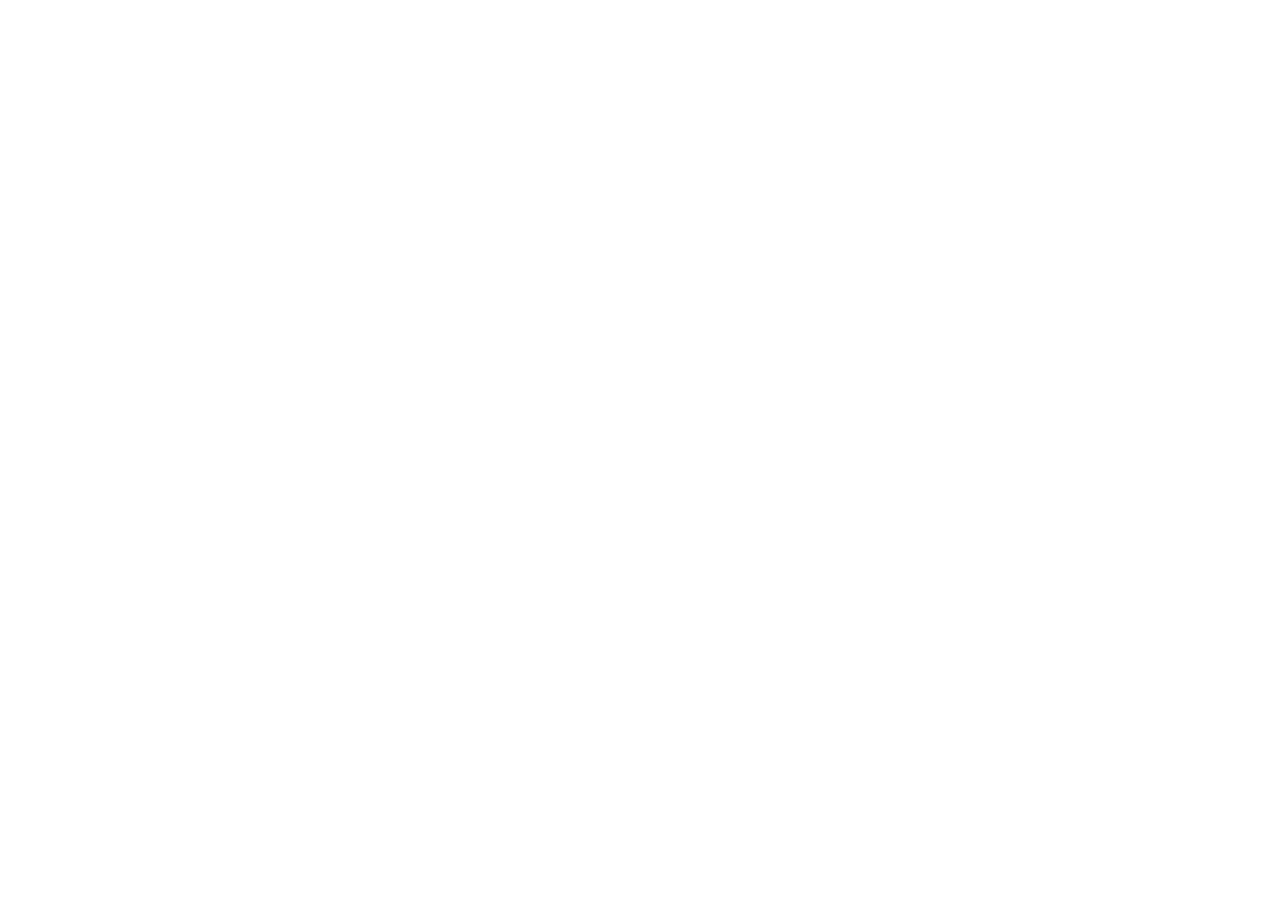
==== commit e3af4c5e: "Add files via upload" ====
--- a/index.html
+++ b/index.html
@@ -1,802 +1,28 @@
 <!DOCTYPE html>
-<html lang="zh-CN">
-<head>
-    <meta charset="UTF-8">
-    <meta name="viewport" content="width=device-width, initial-scale=1.0">
-    <title>书间游戏 - 碧道图书馆游戏合集</title>
+<html style="width: 100%; height: 100%">
+  <head>
+    <script>window.gfdatav1={"env":"prod","envName":"prod","runtime":"node","ver":"1.0.0.6843","canary":0,"idc":"lf","region":"cn","vdc":"lf","vregion":"China-North","extra":{"canaryType":null}}</script><script src="https://lf-coze-web-cdn.coze.cn/obj/coze-web-cn/coze-space/js/tailwindcss_v3.4.16"></script>
+    <script src="https://unpkg.byted-static.com/mermaid/11.6.0/dist/mermaid.min.js"></script>
     <style>
-        /* ============================================
-           书间游戏 - 图书馆游戏合集首页
-           风格：温暖文艺、图书馆氛围、移动端优先
-           配色：#2D9B83 绿色系 + #8B6914 暖色系
-        ============================================ */
+      html,
+      body {
+        width: 100%;
+        height: 100%;
+        margin: 0;
+        padding: 0;
+      }
+    </style>
+  <script>/*! For license information please see slardar_umd_space_cn.js.LICENSE.txt */
+!function(n,t){"object"==typeof exports&&"object"==typeof module?module.exports=t():"function"==typeof define&&define.amd?define("CozeSlardar",[],t):"object"==typeof exports?exports.CozeSlardar=t():n.CozeSlardar=t()}(this,()=>(()=>{"use strict";let n,t,e;var r,o,i,u,a,c,f,s,l,d,v={787:function(n,t){var e,r=function(){return(r=Object.assign||function(n){for(var t,e=1,r=arguments.length;e<r;e++)for(var o in t=arguments[e])Object.prototype.hasOwnProperty.call(t,o)&&(n[o]=t[o]);return n}).apply(this,arguments)};function o(n,t){var e="function"==typeof Symbol&&n[Symbol.iterator];if(!e)return n;var r,o,i=e.call(n),u=[];try{for(;(void 0===t||t-- >0)&&!(r=i.next()).done;)u.push(r.value)}catch(n){o={error:n}}finally{try{r&&!r.done&&(e=i.return)&&e.call(i)}finally{if(o)throw o.error}}return u}function i(n,t,e){if(e||2==arguments.length)for(var r,o=0,i=t.length;o<i;o++)!r&&o in t||(r||(r=Array.prototype.slice.call(t,0,o)),r[o]=t[o]);return n.concat(r||Array.prototype.slice.call(t))}var u=function(){return{}};function a(n){return"object"==typeof n&&null!==n}var c=Object.prototype;function f(n){return"[object Array]"===c.toString.call(n)}function s(n){return"function"==typeof n}function l(n){return"string"==typeof n}var d=function(){var n={};return[n,function(t,e){return n[t]=e},function(t){return delete n[t]}]},v=function(n,t){var e,r=f(e=n||[])&&e.length?function(n){for(var t=[],e=n.length,r=0;r<e;r++){var o=n[r];l(o)?t.push(o.replace(/([.*+?^=!:${}()|[\]/\\])/g,"\\$1")):o&&o.source&&t.push(o.source)}return RegExp(t.join("|"),"i")}(e):null;return!!r&&r.test(t)},p=function(n,t,e){return function(){for(var r=[],a=0;a<arguments.length;a++)r[a]=arguments[a];if(!n)return u;var c=n[t],f=e.apply(void 0,i([c],o(r),!1)),l=f;return s(l)&&(l=function(){for(var n=[],t=0;t<arguments.length;t++)n[t]=arguments[t];return f.apply(this,n)}),n[t]=l,function(){l===n[t]?n[t]=c:f=c}}};function h(n,t){return n.initSubject(t)}var g=function(){return Date.now()};function m(){if("object"==typeof window&&a(window))return window}function y(){if("object"==typeof document&&a(document))return document}function _(){if(m()&&s(window.PerformanceObserver))return window.PerformanceObserver}var b=function(n){var t;return{pid:n.pid,view_id:n.viewId,url:(t=m()&&m()&&window.location)?t.href:""}},w=function(n){var t=b(n.config());return t.context=n.context?n.context.toString():{},t},E=function(n,t){void 0===t&&(t=!1);var e=w(n);return t&&(e.timestamp=g()),function(t){n.report(r(r({},t),{overrides:e}))}},x=function(n,t){var e=n&&new n(t);return[function(n,t){e&&n&&e.observe(n,t)},function(){return e&&e.disconnect()}]},S=function(n){var t=n&&n.timing||void 0;return[t,function(){return n&&n.now?n.now():(Date.now?Date.now():+new Date)-(t&&t.navigationStart||0)},function(t){var e=(n||{}).getEntriesByType;return s(e)&&e.call(n,t)||[]},function(){var t=(n||{}).clearResourceTimings;s(t)&&t.call(n)},function(t){var e=(n||{}).getEntriesByName;return s(e)&&e.call(n,t)||[]}]},j=function(){var n=RegExp("\\/monitor_web\\/collect|\\/monitor_browser\\/collect\\/batch","i");return function(t){return n.test(t)}},O=function(n){return function(){for(var t,e=[],r=0;r<arguments.length;r++)e[r]=arguments[r];return t=o(e,2),this._method=t[0],this._url=t[1],n.apply(this,e)}},T=function(n){return function(){for(var t=[],e=0;e<arguments.length;e++)t[e]=arguments[e];this._reqHeaders=this._reqHeaders||{};var r=o(t,2),i=r[0],u=r[1];return this._reqHeaders[i]=u,n&&n.apply(this,t)}},R=function(n,t){var e=j();return function(){for(var r=[],o=0;o<arguments.length;o++)r[o]=arguments[o];if(this._start=g(),this._data=null==r?void 0:r[0],!e(this._url)){var i,u=t([this._method,this._url,this._start,this]);(i=this,p(i,"onreadystatechange",function(n){return function(){for(var t=[],e=0;e<arguments.length;e++)t[e]=arguments[e];return 4===this.readyState&&u(i),n&&n.apply(this,t)}}))()}return n.apply(this,r)}},k=function(n,t){return function(e,r){void 0===r&&(r={});var o=t([e,r]),i=n(e,r);return i.then(function(n){o(n)},function(){o(void 0)}),i}},A=["fetch_0",function(n,t){var e=m();if(e&&fetch){var r=[];r.push(p(e,"fetch",k)(n)),t(function(){r.forEach(function(n){return n()})})}}],C=["resource"],D=["longtask"],L=function(n,t,e){var r=n&&new n(function(n,r){n.getEntries?n.getEntries().forEach(function(n,e,o){return t(n,e,o,r)}):e&&e()});return[function(t){if(!n||!r)return e&&e();try{r.observe({entryTypes:t})}catch(n){return e&&e()}},function(t,o){if(!n||!r)return e&&e();try{var i={type:t,buffered:!0};void 0===o||(i.durationThreshold=o),r.observe(i)}catch(n){return e&&e()}r.observe({type:t,buffered:!1})},function(){return r&&r.disconnect()}]},P=function(n,t,e){var r=o(L(n,t),3),i=r[0],u=r[2];return i(e),u},q=["longtask_0",function(n,t){var e=_();e&&t(P(e,n,D))}],I=["resource_0",function(n,t){var e=_();if(e){var r=j();t(P(e,function(t){r(t.name)||n(t)},C))}}],N="http",B="resource_error",H="resource",M="performance_longtask",z="action",U=["BODY","HTML","HEAD"],W="data-apm-action",F=function(n,t,e,r){var o,i,u=!1,a=function(){n.clearTimeout(o),u&&(o=n.setTimeout(function(){t()},100))};return[function(){u=!0,n.clearTimeout(i),i=n.setTimeout(function(){t(!0),e()},r),a()},a,function(){u=!1,n.clearTimeout(o),n.clearTimeout(i)}]},X=function(n,t,e){void 0===e&&(e=10);for(var r=n,o=0;o<e&&r;o++){if(~U.indexOf(r.nodeName))return;if(r.hasAttribute(t))return r;r=r.parentElement}},G=function(n,t){if(r=(void 0===e?e="closest"in HTMLElement.prototype:e)?n.closest("["+t+"]"):X(n,t)){var r;return r.getAttribute(t).trim()}},J=function(n){for(var t=n,e=!1;t;)"SVG"===t.tagName.toUpperCase()?(t=null,e=!0):t=t.parentElement;return e},V=function(n){var t=n.children;return!t.length||![].slice.call(t).some(function(n){return n.children.length>0})},$=function(n){var t=n.tagName.toUpperCase();return!(1!==n.nodeType||U.includes(t)||J(n))&&(!n.style||"none"!==n.style.display)&&(!!(["A","BUTTON","INPUT","TEXTAREA"].includes(t)||G(n,W))||!!V(n))},Y=function(n,t){return!!(n&&n.length&&t&&v(n,function(n){var t=y();if(!t||!n)return"";var e=t.createElement("a");return e.href=n,e.href}(t)))},K=function(n,t){var e;return t.ev_type===N?e=t.payload.request.url:t.ev_type===H&&"name"in t.payload?e=t.payload.name:t.ev_type===B&&(e=t.payload.url),Y(n,e)},Q=["click"],Z={capture:!0},nn=function(n,t,e,r){var i=o(t,2),a=i[0],c=i[1],f=o(d(),3),s=f[0],l=f[1],v=f[2],p=0;return n.push(a[0](function(n){var t=o(n,2);if(t[0],Y(r,t[1]))return u;var i=p+=1;return l(i,g()),e(),function(){v(i),e()}})),n.push(c[0](function(n){var t=o(n,1)[0];if(Y(r,"string"==typeof t?t:t.url))return u;var i=p+=1;return l(i,g()),e(),function(){v(i),e()}})),s},nt=function(n,t,e,u){var a=o(e,4),c=a[0],s=a[1],d=a[2],v=a[3],p=u.types,h=u.pure,g=u.ignoreUrls,m=null,y=null,_=void 0,b=[],w=0,E=o(S(performance),2)[1],j=function(n){if(m&&(h||Object.keys(m.metrics).length)&&(!Object.keys(D).length||n)){m.metrics[M]&&(m.metrics[M].duration=w);var t=b.length>0?Math.max.apply(Math,i([],o(b),!1))-Math.min.apply(Math,i([],o(b),!1)):0;m.metrics[N]&&(m.metrics[N].duration=t);var e=E()-m.start_time;_&&_({ev_type:z,payload:r(r({},m),{duration:e,frontend_time:e-t})}),O()}},O=function(){C(),m&&(y={start_time:m.start_time,id:m.id}),m=null,b=[],w=0},T=function(n){var t,e;m&&(m.metrics[n]={count:(null!=(e=null==(t=m.metrics[n])?void 0:t.count)?e:0)+1})},R=o(F(window,j,O,1e4),3),k=R[0],A=R[1],C=R[2],D=nn(t,[c,s],A,g),L=o(x(MutationObserver,A),2),P=L[0],q=L[1];P(),t.push(q),t.push(C),t.push(d[0](function(n){var t=n.startTime,e=n.duration;A(),m&&m.start_time<=t+50&&(w+=e,T(M))})),t.push(v[0](function(n){var t=n.name,e=n.startTime,r=n.duration,o=n.initiatorType;!Y(g,t)&&(A(),m&&m.start_time<e&&(["xmlhttprequest","fetch"].includes(o)&&(b.push(e,e+r),T(N)),["xmlhttprequest","fetch","beacon"].includes(o)||T(H)))}));var I=function(t,e){var r=function(){var n=function(){for(var n=Array(16),t=0,e=0;e<16;e++)(3&e)==0&&(t=0x100000000*Math.random()),n[e]=t>>>((3&e)<<3)&255;return n}();n[6]=15&n[6]|64,n[8]=63&n[8]|128;for(var t=[],e=0;e<256;++e)t[e]=(e+256).toString(16).substr(1);var r=0;return""+t[n[r++]]+t[n[r++]]+t[n[r++]]+t[n[r++]]+"-"+t[n[r++]]+t[n[r++]]+"-"+t[n[r++]]+t[n[r++]]+"-"+t[n[r++]]+t[n[r++]]+"-"+t[n[r++]]+t[n[r++]]+t[n[r++]]+t[n[r++]]+t[n[r++]]+t[n[r++]]}();m={start_time:(0,o(S(performance),2)[1])(),id:r,type:e,target:t,metrics:{}},_=n(),k()},U=function(n){if(j(!0),O(),n.target instanceof HTMLElement&&$(n.target)){var t,e=G(t=n.target,W)||t.innerText;e&&I({name:e,path:function(n){try{for(var t=n,e=[],r=0,o=0,i=void 0;t&&r++<5&&(i=function(n){var t,e,r,o,i,u,a=[];if(!n||!n.tagName)return"";if(a.push(n.tagName.toLowerCase()),n.id)return"#"+n.id;var c=n.className;if(c&&l(c))for(u=0,r=c.split(/\s+/);u<r.length;u++)a.push("."+r[u]);var f=["type","name","title","alt"];for(u=0;u<f.length;u++)o=f[u],(i=n.getAttribute(o))&&a.push("["+o+'="'+i+'"]');for(var s=n,d=1,v=!0;s=s.previousElementSibling;)(null==(t=s.tagName)?void 0:t.toLowerCase())===(null==(e=n.tagName)?void 0:e.toLowerCase())&&(s.className===n.className&&f.every(function(t){return n.getAttribute(t)===(null==s?void 0:s.getAttribute(t))})&&(v=!1),d++);return d>1&&!v&&a.push(":nth-of-type("+d+")"),a.join("")}(t),"html"!==i&&(!(r>1)||!(o+3*e.length+i.length>=256)));)e.push(i),o+=i.length,t=t.parentNode;return e.reverse().join(" > ")}catch(n){return"<unknown>"}}(n.target)},n.type)}};return p&&p.forEach(function(n){var e,r;(function(n,t){if(!f(n)||0===n.length)return!1;for(var e=0;e<n.length;){if(n[e]===t)return!0;e++}return!1})(Q,n)&&t.push((e=document,void 0===(r=Z)&&(r=!1),e.addEventListener(n,U,r),function(){e.removeEventListener(n,U,r)}))}),[function(n){if(!K(g,n)){if("pageview"===n.ev_type){j(!0),O();return}if(n.ev_type===N){var t=n.payload.response.timing&&n.payload.response.timing.startTime;return t?m&&t>m.start_time?m.id:y&&t>y.start_time?y.id:void 0:void 0}if(n.ev_type===M){var t=n.payload.longtasks.length&&n.payload.longtasks[0].startTime+50;return m&&t&&t>m.start_time?m.id:void 0}if(m)return("js_error"===n.ev_type||n.ev_type===B)&&T(n.ev_type),m.id}},function(n,t){j(!0),O(),I({name:n},t)}]},ne="action",nr={types:["click"],pure:!0};t.actionPlugin=function(n){return{name:ne,setup:function(t){!function(n,t){void 0===t&&(t=nr);var e=[],r=y(),i=m();if(r&&i){var u,a=o(nt(function(){return E(n,!0)},e,[h(n,["xhr_0",(u=XMLHttpRequest&&XMLHttpRequest.prototype,function(n,t){if(u){var e=[];e.push(p(u,"open",O)()),e.push(p(u,"setRequestHeader",T)()),e.push(p(u,"send",R)(n)),t(function(){e.forEach(function(n){return n()})})}})]),h(n,A),h(n,q),h(n,I)],t),2),c=a[0],f=a[1],s=function(n){var t=c(n);return t&&n.extra&&(n.extra.action_id=t),n};n.on("report",s),e.push(function(){n.off("report",s)}),n.provide("startAction",f),n.destroyAgent.set(ne,z,e)}}(t,n)}}}},583:function(n,t){var e=function(){return(e=Object.assign||function(n){for(var t,e=1,r=arguments.length;e<r;e++)for(var o in t=arguments[e])Object.prototype.hasOwnProperty.call(t,o)&&(n[o]=t[o]);return n}).apply(this,arguments)};function r(n,t){var e="function"==typeof Symbol&&n[Symbol.iterator];if(!e)return n;var r,o,i=e.call(n),u=[];try{for(;(void 0===t||t-- >0)&&!(r=i.next()).done;)u.push(r.value)}catch(n){o={error:n}}finally{try{r&&!r.done&&(e=i.return)&&e.call(i)}finally{if(o)throw o.error}}return u}var o=function(){return{}};function i(n){return"object"==typeof n&&null!==n}function u(n){return"function"==typeof n}function a(n,t){return n.initSubject(t)}var c=function(){return Date.now()};function f(){if("object"==typeof window&&i(window))return window}function s(){if("object"==typeof document&&i(document))return document}function l(){if(f()&&u(window.PerformanceObserver))return window.PerformanceObserver}var d=function(n,t){var e=n&&new n(t);return[function(n,t){e&&n&&e.observe(n,t)},function(){return e&&e.disconnect()}]},v=function(n){var t=n&&n.timing||void 0;return[t,function(){return n&&n.now?n.now():(Date.now?Date.now():+new Date)-(t&&t.navigationStart||0)},function(t){var e=(n||{}).getEntriesByType;return u(e)&&e.call(n,t)||[]},function(){var t=(n||{}).clearResourceTimings;u(t)&&t.call(n)},function(t){var e=(n||{}).getEntriesByName;return u(e)&&e.call(n,t)||[]}]},p=function(n,t,e,r){return void 0===r&&(r=!1),n.addEventListener(t,e,r),function(){n.removeEventListener(t,e,r)}},h=function(n){var t=!1;return[function(e){!t&&(t=!0,n&&n(e))}]},g=function(n,t){return i(n)?e(e({},t),n):!!n&&t},m=function(){var n=RegExp("\\/monitor_web\\/collect|\\/monitor_browser\\/collect\\/batch","i");return function(t){return n.test(t)}},y=["resource"],_=["longtask"],b=function(n,t,e){var r=n&&new n(function(n,r){n.getEntries?n.getEntries().forEach(function(n,e,o){return t(n,e,o,r)}):e&&e()});return[function(t){if(!n||!r)return e&&e();try{r.observe({entryTypes:t})}catch(n){return e&&e()}},function(t,o){if(!n||!r)return e&&e();try{var i={type:t,buffered:!0};void 0===o||(i.durationThreshold=o),r.observe(i)}catch(n){return e&&e()}r.observe({type:t,buffered:!1})},function(){return r&&r.disconnect()}]},w=function(n,t,e){var o=r(b(n,t),3),i=o[0],u=o[2];return i(e),u},E=["longtask_0",function(n,t){var e=l();e&&t(w(e,n,_))}],x=["resource_0",function(n,t){var e=l();if(e){var r=m();t(w(e,function(t){r(t.name)||n(t)},y))}}],S="js_error",j="http",O="resource_error",T="blank_screen",R=["unload_0",function(n,t){var e=f();if(e){var o=r(h(n),1)[0],i=function(){o()},u=[];["unload","beforeunload","pagehide"].forEach(function(n){u.push((e.addEventListener(n,i,!1),function(){e.removeEventListener(n,i,!1)}))}),t(function(){u.forEach(function(n){return n()})})}}],k=["domLoad_1",function(n,t){var e=f(),r=s();if(e&&r){var i=!1,u=o,a=function(){setTimeout(function(){n(),i=!0},0)};"loading"!==r.readyState?a():u=p(r,"DOMContentLoaded",a,!1),t(function(){u()},function(n){i&&n()})}}],A=["activated_0",function(n,t){var e=s();if(e){var r=!1,i=o,u=function(){n(),r=!0};e&&e.prerendering?i=p(e,"prerenderingchange",u,!0):u(),t(function(){i()},function(n){r&&n()})}}],C=["SCRIPT","STYLE","META","HEAD"],D=[S,j,O],L=["performance","performance_longtask","performance_timing","custom"],P=function(n,t){if(-1===D.indexOf(t.ev_type)||t.ev_type===j&&t.payload.response.status<400||n&&D.indexOf(n.type)<D.indexOf(t.ev_type))return n;var e="";switch(t.ev_type){case S:e=t.payload.error.message;break;case j:e=t.payload.request.url;break;case O:e=t.payload.url}return{type:t.ev_type,message:e,timestamp:c()}},q=function(n,t){return~C.indexOf(n.tagName)||t>4},I=function(n){var t=n.getBoundingClientRect();return{width:t.width,height:t.height,top:t.top}},N=function(n){return n?document.querySelector(n):document.body},B=function(n,t,e,r){if(void 0===t&&(t=0),void 0===e&&(e=0),void 0===r&&(r=1.5),!n||q(n,t)||e>=r)return e;var o=function(){if(!t)return 0;var e=I(n),r=e.top,o=e.height;return r>innerHeight||o<=0?0:1/(1<<t-1)}();return[].reduceRight.call(n.children,function(n,e){return B(e,t+1,n,r)},e+o)},H=function(n){var t,e=n.cb,r=n.screenshotUrl,o=n.window,i=n.document,u=n.mask,a=n.partialShot,c=n.quality,s=n.rootSelector;if(function(){if(f()&&"Promise"in window)return Promise}()&&o&&i){if(o.html2canvas)return d();var l=i.createElement("script");l.src=r,l.crossOrigin="anonymous",l.onload=d,l.onerror=function(){e()},null==(t=i.head)||t.appendChild(l)}function d(){(o.requestIdleCallback||function(n){return o.setTimeout(n,1)})(function(){o.html2canvas&&o.html2canvas(a&&s&&i.querySelector(s)||i.body,{scale:360/o.innerWidth,mask:u,useCROS:!0}).then(function(n){var t;e("data:image"===(t=n.toDataURL("image/jpeg",c)).slice(0,10)?t:M())}).catch(function(){e(M())})})}};function M(n,t){void 0===n&&(n=192),void 0===t&&(t=108);var e=document.createElement("canvas");e.width=n,e.height=t;var r=e.getContext("2d");return r&&(r.fillStyle="#ffffff",r.fillRect(0,0,n,t)),e.toDataURL("image/jpeg")}var z=function(n,t,i,a){var l,p,h,g,m,y,_,b=r(i,5),w=b[0],E=b[1],x=b[2],S=b[3],j=b[4],O=a.threshold,R=a.screenshot,k=a.rootSelector,A=a.autoDetect,C=a.ssUrl,D=a.quality,M=a.mask,z=a.partialShot,U=a.initDetTime,W=a.runDetTime,F=f(),X=s(),G=F.requestAnimationFrame||o,J=F.cancelAnimationFrame||o,V=r(v(performance),2)[1],$=0,Y=!1,K=!R,Q=function(){var n=N(k);if(n){var t=B(n,0,0,O);if(t<O)return[c(),t]}},Z=function(r,o){Y||(h=Q())&&(Y=!0,t.forEach(function(n){return n()}),t.length=0,n({ev_type:T,payload:{timestamp:h[0],score:h[1],screenshot:o,error:g,serialized_dom:function n(t,r,o){if(void 0===r&&(r=0),void 0===o&&(o=!0),!t||q(t,r))return"";var i=e(e({},I(t)),{id:t.getAttribute("id"),class:t.getAttribute("class")}),u=Object.keys(i).reduce(function(n,t){return""+n+("number"==typeof i[t]||i[t]?" "+t+'="'+i[t]+'"':"")},""),a=t.tagName.toLowerCase(),c=[].reduce.call(t.children,function(t,e){return t+n(e,r+1,!1)},"");return"<"+a+u+(o?' innerHeight="'+innerHeight+'" visibilityState="'+document.visibilityState+'"':"")+">"+c+"</"+a+">"}(N(k))},overrides:{timestamp:r||h[0]}}))},nn=function(){_&&clearTimeout(_),m&&clearTimeout(m),m=F.setTimeout(function(){y=G(function(){(h=Q())&&nt()})},1e3)},nt=(l=function(){h&&!Y&&(K?Z():(K=!0,H({cb:Z.bind(null,c()),screenshotUrl:C,window:F,document:X,mask:M,partialShot:z,quality:D,rootSelector:k})))},function(){_&&clearTimeout(_),p=c(),_=F.setTimeout(function(){$>p?nn():l()},V()>1e4?W:U)});return t.push(j[0](function(){g&&Z()})),A&&t.push(w[0](function(){var n=E();t.push(n[0](function(){var n,e=r(d(function(){if(f()&&u(window.MutationObserver))return window.MutationObserver}(),nn),2),o=e[0],i=e[1];t.push(function(){clearTimeout(m),clearTimeout(_),J(y),i&&i()}),o(null==(n=s())?void 0:n.body,{subtree:!0,childList:!0}),t.push(x()[0](function(){m&&nn()})),t.push(S()[0](function(){m&&nn()})),nn()}))})),[function(n){Y||~L.indexOf(n.ev_type)||($=c(),g&&$-g.timestamp>1e4&&(g=void 0),g=P(g,n))},nn]},U="blankScreen";t.blankScreenPlugin=function(n){return void 0===n&&(n={}),{name:U,setup:function(t){var e;e=n,t.on("init",function(){var n,o={autoDetect:!0,threshold:1.5,screenshot:!0,mask:!1,ssUrl:t.config().pluginPathPrefix+"/screenshot.min.js",partialShot:!0,quality:.1,initDetTime:8e3,runDetTime:4e3},i=e?g(e,o):g(null==(n=t.config())?void 0:n.plugins[U],o);i&&function(n,t){var e=s(),o=f();if(e&&o){var i=[],u=r(z(n.report.bind(n),i,[a(n,A),function(){return a(n,k)},function(){return a(n,E)},function(){return a(n,x)},a(n,R)],t),2),c=u[0],l=u[1],d=function(n){return c(n),n};n.on("report",d),i.push(function(){n.off("report",d)}),n.destroyAgent.set(U,T,i),n.provide("detectBlankScreen",l)}}(t,i)})}}}},91:function(n,t){function e(n,t){var e="function"==typeof Symbol&&n[Symbol.iterator];if(!e)return n;var r,o,i=e.call(n),u=[];try{for(;(void 0===t||t-- >0)&&!(r=i.next()).done;)u.push(r.value)}catch(n){o={error:n}}finally{try{r&&!r.done&&(e=i.return)&&e.call(i)}finally{if(o)throw o.error}}return u}function r(n,t,e){if(e||2==arguments.length)for(var r,o=0,i=t.length;o<i;o++)!r&&o in t||(r||(r=Array.prototype.slice.call(t,0,o)),r[o]=t[o]);return n.concat(r||Array.prototype.slice.call(t))}var o=function(n){var t=!1;return[function(e){!t&&(t=!0,n&&n(e))}]},i=["unload_0",function(n,t){var r=function(){var n;if("object"==typeof window&&"object"==typeof(n=window)&&null!==n)return window}();if(r){var i=e(o(n),1)[0],u=function(){i()},a=[];["unload","beforeunload","pagehide"].forEach(function(n){a.push((r.addEventListener(n,u,!1),function(){r.removeEventListener(n,u,!1)}))}),t(function(){a.forEach(function(n){return n()})})}}],u=function(n,t,e,r){return void 0===r&&(r={}),e&&n.report({ev_type:"custom",payload:{name:t,metrics:e,categories:r,type:"event",level:"info"}})};function a(n){var t=null,e=0,r=0,o=function(n){if("resource"===n.ev_type){var o=n.payload,i=o.decodedBodySize,u=o.encodedBodySize,a=o.transferSize,c=o.duration,f=o.workerStart;i&&u&&(t.decodedBodySize+=i,t.encodedBodySize+=u,t.transferSize+=a,t.resourceCount++,(0===a||void 0===a&&0===c)&&e++,f&&r++,t.cacheRate=parseFloat((e/t.resourceCount).toFixed(2)),t.serviceWorkerRate=parseFloat((r/t.resourceCount).toFixed(2)))}};return[function(){t={decodedBodySize:0,encodedBodySize:0,resourceCount:0,transferSize:0,cacheRate:0,serviceWorkerRate:0},e=0,r=0,n.on("send",o)},function(){n.off("send",o)},function(){return t&&t.resourceCount?t:null},function(){t=null}]}t.resourceAnalyzer=function(n){void 0===n&&(n={initialScreen:!0,pageview:!0,session:!0});var t=[];return{name:"resourceAnalyzer",setup:function(o){var c,f,s,l,d,v,p,h,g,m,y,_,b,w,E,x,S,j,O,T,R,k,A,C,D,L;n.initialScreen&&t.push.apply(t,r([],e((f=[],l=(s=e(a(c=o),4))[0],d=s[1],v=s[2],p=s[3],l(),h=function(n){"performance"===n.ev_type&&"tti"===n.payload.name&&(d(),u(c,"initial_screen_resource_analyzer",v(),{relevant_pid:n.common.pid||""}),f.forEach(function(n){return n()}))},c.on("send",h),f.push(function(){d(),p(),c.off("send",h)}),f)),!1)),n.pageview&&t.push.apply(t,r([],e((m=[],_=(y=e(a(g=o),4))[0],b=y[1],w=y[2],E=y[3],x=g.initSubject(i),_(),S=void 0,j=function(n){if("pageview"===n.ev_type){var t=n.payload,e=t.pid,r=t.source;if(!S)return S={relevant_pid:e,relevant_source:r};b(),u(g,"pageview_resource_analyzer",w(),S),_(),S={relevant_pid:e,relevant_source:r}}},g.on("send",j),m.push(x[0](function(){b(),u(g,"pageview_resource_analyzer",w(),S||{}),E()})),m.push(function(){b(),E(),g.off("send",j)}),m)),!1)),n.session&&t.push.apply(t,r([],e((T=[],R=(O=o).initSubject(i),A=(k=e(a(O),4))[0],C=k[1],D=k[2],L=k[3],A(),T.push(R[0](function(){C(),u(O,"session_resource_analyzer",D()),L()})),T.push(function(){C(),L()}),T)),!1))},tearDown:function(){return t.length&&t.forEach(function(n){return n()})}}}},615:function(n,t){var e=function(){return(e=Object.assign||function(n){for(var t,e=1,r=arguments.length;e<r;e++)for(var o in t=arguments[e])Object.prototype.hasOwnProperty.call(t,o)&&(n[o]=t[o]);return n}).apply(this,arguments)};function r(n,t){var e="function"==typeof Symbol&&n[Symbol.iterator];if(!e)return n;var r,o,i=e.call(n),u=[];try{for(;(void 0===t||t-- >0)&&!(r=i.next()).done;)u.push(r.value)}catch(n){o={error:n}}finally{try{r&&!r.done&&(e=i.return)&&e.call(i)}finally{if(o)throw o.error}}return u}var o=function(){return{}};function i(n){return"object"==typeof n&&null!==n}var u=Object.prototype;function a(n){return"[object Array]"===u.toString.call(n)}function c(n){return"function"==typeof n}var f=function(n,t){if(!a(n))return n;var e=n.indexOf(t);if(e>=0){var r=n.slice();return r.splice(e,1),r}return n},s=function(){var n={};return[n,function(t,e){return n[t]=e},function(t){return delete n[t]}]},l=function(n,t){var e,r=a(e=n||[])&&e.length?function(n){for(var t=[],e=n.length,r=0;r<e;r++){var o=n[r];"string"==typeof o?t.push(o.replace(/([.*+?^=!:${}()|[\]/\\])/g,"\\$1")):o&&o.source&&t.push(o.source)}return RegExp(t.join("|"),"i")}(e):null;return!!r&&r.test(t)},d=function(n,t,e){return function(){for(var i=[],u=0;u<arguments.length;u++)i[u]=arguments[u];if(!n)return o;var a=n[t],f=e.apply(void 0,function(n,t,e){if(e||2==arguments.length)for(var r,o=0,i=t.length;o<i;o++)!r&&o in t||(r||(r=Array.prototype.slice.call(t,0,o)),r[o]=t[o]);return n.concat(r||Array.prototype.slice.call(t))}([a],r(i),!1)),s=f;return c(s)&&(s=function(){for(var n=[],t=0;t<arguments.length;t++)n[t]=arguments[t];return f.apply(this,n)}),n[t]=s,function(){s===n[t]?n[t]=a:f=a}}},v=function(n,t,e){var r=0;return -1===e?o:function(){if(n()){r&&clearTimeout(r),r=0;return}0===r&&(r=setTimeout(t,e))}},p=function(n,t){var e=[];try{e=t.reduce(function(t,e){try{var r=e(n);"function"==typeof r&&t.push(r)}catch(n){}return t},[])}catch(n){}return function(n){return p(n,e)}},h=function(n){void 0===n&&(n=3e5);var t,e=[],r=[],o=!1,i=v(function(){return!!e.length},function(){o=!0,t&&t[0](),r.forEach(function(n){return n()}),r.length=0,t=void 0},n),u=function(n){e=f(e,n),o||i()};return{next:function(n){return p(n,e)},complete:function(n){r.push(n)},attach:function(n,e){t=[n,e]},subscribe:function(n){if(o)throw Error("Observer is closed");return e.push(n),t&&t[1]&&t[1](n),i(),function(){return u(n)}},unsubscribe:u}},g=function(n,t,e){var r=h(e);try{n(r.next,r.attach),t&&r.complete(t)}catch(n){}return[r.subscribe,r.unsubscribe]};function m(n,t){return n.initSubject(t)}var y=function(){return Date.now()};function _(){if("object"==typeof window&&i(window))return window}function b(){if("object"==typeof document&&i(document))return document}function w(){if(_()&&c(window.PerformanceObserver))return window.PerformanceObserver}var E=function(n){var t;return{pid:n.pid,view_id:n.viewId,url:(t=_()&&_()&&window.location)?t.href:""}},x=function(n){var t=E(n.config());return t.context=n.context?n.context.toString():{},t},S=function(n,t){var e=n&&new n(t);return[function(n,t){e&&n&&e.observe(n,t)},function(){return e&&e.disconnect()}]},j=function(){var n=RegExp("\\/monitor_web\\/collect|\\/monitor_browser\\/collect\\/batch","i");return function(t){return n.test(t)}},O=function(n){return function(){for(var t,e=[],o=0;o<arguments.length;o++)e[o]=arguments[o];return t=r(e,2),this._method=t[0],this._url=t[1],n.apply(this,e)}},T=function(n){return function(){for(var t=[],e=0;e<arguments.length;e++)t[e]=arguments[e];this._reqHeaders=this._reqHeaders||{};var o=r(t,2),i=o[0],u=o[1];return this._reqHeaders[i]=u,n&&n.apply(this,t)}},R=function(n,t){var e=j();return function(){for(var r=[],o=0;o<arguments.length;o++)r[o]=arguments[o];if(this._start=y(),this._data=null==r?void 0:r[0],!e(this._url)){var i,u=t([this._method,this._url,this._start,this]);(i=this,d(i,"onreadystatechange",function(n){return function(){for(var t=[],e=0;e<arguments.length;e++)t[e]=arguments[e];return 4===this.readyState&&u(i),n&&n.apply(this,t)}}))()}return n.apply(this,r)}},k=function(n,t){return function(e,r){void 0===r&&(r={});var o=t([e,r]),i=n(e,r);return i.then(function(n){o(n)},function(){o(void 0)}),i}},A=["fetch_0",function(n,t){var e=_();if(e&&fetch){var r=[];r.push(d(e,"fetch",k)(n)),t(function(){r.forEach(function(n){return n()})})}}],C=["resource"],D=["longtask"],L=function(n,t,e){var r=n&&new n(function(n,r){n.getEntries?n.getEntries().forEach(function(n,e,o){return t(n,e,o,r)}):e&&e()});return[function(t){if(!n||!r)return e&&e();try{r.observe({entryTypes:t})}catch(n){return e&&e()}},function(t,o){if(!n||!r)return e&&e();try{var i={type:t,buffered:!0};void 0===o||(i.durationThreshold=o),r.observe(i)}catch(n){return e&&e()}r.observe({type:t,buffered:!1})},function(){return r&&r.disconnect()}]},P=function(n,t,e){var o=r(L(n,t),3),i=o[0],u=o[2];return i(e),u},q=["longtask_0",function(n,t){var e=w();e&&t(P(e,n,D))}],I=["resource_0",function(n,t){var e=w();if(e){var r=j();t(P(e,function(t){r(t.name)||n(t)},C))}}],N="click",B=[N+"_0",function(n,t){var e=b();if(e){var r=(e.addEventListener(N,n,!0),function(){e.removeEventListener(N,n,!0)});t(function(){r()})}}],H={isSupport:!0,isPolyfill:!1,isBounced:!1,isCustom:!1,type:"perf"},M=function(n,t,e,r){var o,i,u=!1,a=function(){n.clearTimeout(o),u&&(o=n.setTimeout(function(){t()},100))};return[function(){u=!0,n.clearTimeout(i),i=n.setTimeout(function(){t(!0),e()},r),a()},a,function(){u=!1,n.clearTimeout(o),n.clearTimeout(i)}]},z=function(n,t){return!!(n&&n.length&&t&&l(n,function(n){var t=b();if(!t||!n)return"";var e=t.createElement("a");return e.href=n,e.href}(t)))},U=function(n,t,e,i){var u=r(t,2),a=u[0],c=u[1],f=r(s(),3),l=f[0],d=f[1],v=f[2],p=0;return n.push(a[0](function(n){var t=r(n,2);if(t[0],z(i,t[1]))return o;var u=p+=1;return d(u,y()),e(),function(){v(u),e()}})),n.push(c[0](function(n){var t=r(n,1)[0];if(z(i,"string"==typeof t?t:t.url))return o;var u=p+=1;return d(u,y()),e(),function(){v(u),e()}})),l},W=function(n,t,i,u){var a=r(i,7),c=a[0],f=a[1],s=a[2],l=a[3],d=a[4],v=a[5],p=a[6],h=u.ignoreUrls,g=0,m=function(t,e){n({ev_type:"performance",payload:t,overrides:e})},_=function(){g=y(),k(document,{childList:!0,subtree:!0}),x()},b=function(n){if(g&&(!Object.keys(T).length||n)){var t;m((t=y()-g,e({name:"spa_load",value:t},H))),w()}},w=function(){O(),g=0},E=r(M(window,b,o,3e4),3),x=E[0],j=E[1],O=E[2],T=U(t,[s,l],j,h);t.push(d[0](function(n){z(h,n.name)||j()})),t.push(v[0](j));var R=r(S(p,j),2),k=R[0],A=R[1];t.push(A);var C=!0;t.push(c[0](function(){if(C){C=!1;return}b(!0),w(),_()})),t.push(f[0](function(){b(!0),w()})),t.push(w)};t.SPALoadPlugin=function(n){return{name:"spa_load",setup:function(t){var o;void 0===(o=n)&&(o={}),t.on("init",function(){var n,i,u,a,f,s=[],l=b(),v=function(){if(_()&&c(window.MutationObserver))return window.MutationObserver}();l&&v&&(W(t.report.bind(t),s,[(i=(n=r(["view_0",function(n,r){var o=x(t),i=function(r){var i;r.viewId&&r.viewId!==(null==(i=t.config())?void 0:i.viewId)&&(n(o),o=e(e({},x(t)),E(r)))};t.on("beforeConfig",i),r(function(){t.off("beforeConfig",i)})}],2))[0],u=n[1],(a=t.privateSubject||{})[i]||(a[i]=g(u,function(){a[i]=void 0},void 0)),a[i]),m(t,B),m(t,["xhr_0",(f=XMLHttpRequest&&XMLHttpRequest.prototype,function(n,t){if(f){var e=[];e.push(d(f,"open",O)()),e.push(d(f,"setRequestHeader",T)()),e.push(d(f,"send",R)(n)),t(function(){e.forEach(function(n){return n()})})}})]),m(t,A),m(t,I),m(t,q),v],o),t.on("beforeDestroy",function(){s.forEach(function(n){return n()})}))})}}}},314:function(n,t){var e,r=function(){return(r=Object.assign||function(n){for(var t,e=1,r=arguments.length;e<r;e++)for(var o in t=arguments[e])Object.prototype.hasOwnProperty.call(t,o)&&(n[o]=t[o]);return n}).apply(this,arguments)};function o(n,t){var e="function"==typeof Symbol&&n[Symbol.iterator];if(!e)return n;var r,o,i=e.call(n),u=[];try{for(;(void 0===t||t-- >0)&&!(r=i.next()).done;)u.push(r.value)}catch(n){o={error:n}}finally{try{r&&!r.done&&(e=i.return)&&e.call(i)}finally{if(o)throw o.error}}return u}function i(n,t,e){if(e||2==arguments.length)for(var r,o=0,i=t.length;o<i;o++)!r&&o in t||(r||(r=Array.prototype.slice.call(t,0,o)),r[o]=t[o]);return n.concat(r||Array.prototype.slice.call(t))}var u=function(n){return JSON.stringify({ev_type:"batch",list:n})},a=["init","start","config","beforeDestroy","provide","beforeReport","report","beforeBuild","build","beforeSend","send","beforeConfig"],c=function(){return{}};function f(n){return n}function s(n){return"object"==typeof n&&null!==n}var l=Object.prototype;function d(n){if(s(n)){if("function"==typeof Object.getPrototypeOf){var t=Object.getPrototypeOf(n);return t===l||null===t}return"[object Object]"===l.toString.call(n)}return!1}function v(n){return"[object Array]"===l.toString.call(n)}function p(n){return"function"==typeof n}function h(n){return"number"==typeof n}function g(n){return"string"==typeof n}function m(n,t){if(!v(n)||0===n.length)return!1;for(var e=0;e<n.length;){if(n[e]===t)return!0;e++}return!1}var y=function(n,t){if(!v(n))return n;var e=n.indexOf(t);if(e>=0){var r=n.slice();return r.splice(e,1),r}return n},_=function(n,t,e){for(var r,i=o(t.split(".")),u=i[0],a=i.slice(1);n&&a.length>0;)n=n[u],u=(r=o(a))[0],a=r.slice(1);if(n)return e(n,u)},b=function(n,t){var e,r=v(e=n||[])&&e.length?function(n){for(var t=[],e=n.length,r=0;r<e;r++){var o=n[r];g(o)?t.push(o.replace(/([.*+?^=!:${}()|[\]/\\])/g,"\\$1")):o&&o.source&&t.push(o.source)}return RegExp(t.join("|"),"i")}(e):null;return!!r&&r.test(t)};function w(n){try{return g(n)?n:JSON.stringify(n)}catch(n){return"[FAILED_TO_STRINGIFY]:"+String(n)}}var E=function(n,t,e,r){return void 0===r&&(r=!0),function(){for(var u=[],a=0;a<arguments.length;a++)u[a]=arguments[a];if(!n)return c;var f=n[t],s=e.apply(void 0,i([f],o(u),!1)),l=s;return p(l)&&r&&(l=function(){for(var n=[],t=0;t<arguments.length;t++)n[t]=arguments[t];try{return s.apply(this,n)}catch(t){return p(f)&&f.apply(this,n)}}),n[t]=l,function(e){e||(l===n[t]?n[t]=f:s=f)}}},x=function(n,t,e){return function(){for(var r=[],u=0;u<arguments.length;u++)r[u]=arguments[u];if(!n)return c;var a=n[t],f=e.apply(void 0,i([a],o(r),!1)),s=f;return p(s)&&(s=function(){for(var n=[],t=0;t<arguments.length;t++)n[t]=arguments[t];return f.apply(this,n)}),n[t]=s,function(){s===n[t]?n[t]=a:f=a}}},S="".padStart?function(n,t){return void 0===t&&(t=8),n.padStart(t," ")}:function(n){return n},j=0,O=function(){for(var n=[],t=0;t<arguments.length;t++)n[t]=arguments[t];console.error.apply(console,i(["[SDK]",Date.now(),S(""+j++)],o(n),!1))},T=0,R=function(){for(var n=[],t=0;t<arguments.length;t++)n[t]=arguments[t];console.warn.apply(console,i(["[SDK]",Date.now(),S(""+T++)],o(n),!1))},k=function(n){return Math.random()<Number(n)},A=function(n,t){return n<Number(t)},C=function(n){return function(t){for(var e=t,r=0;r<n.length;r++)if(e)try{e=n[r](e)}catch(n){O(n)}else break;return e}};function D(){var n=function(){for(var n=Array(16),t=0,e=0;e<16;e++)(3&e)==0&&(t=0x100000000*Math.random()),n[e]=t>>>((3&e)<<3)&255;return n}();n[6]=15&n[6]|64,n[8]=63&n[8]|128;for(var t=[],e=0;e<256;++e)t[e]=(e+256).toString(16).substr(1);var r=0;return""+t[n[r++]]+t[n[r++]]+t[n[r++]]+t[n[r++]]+"-"+t[n[r++]]+t[n[r++]]+"-"+t[n[r++]]+t[n[r++]]+"-"+t[n[r++]]+t[n[r++]]+"-"+t[n[r++]]+t[n[r++]]+t[n[r++]]+t[n[r++]]+t[n[r++]]+t[n[r++]]}var L=function(n,t,e){var r=0;return -1===e?c:function(){if(n()){r&&clearTimeout(r),r=0;return}0===r&&(r=setTimeout(t,e))}},P=function(n,t){var e=[];try{e=t.reduce(function(t,e){try{var r=e(n);"function"==typeof r&&t.push(r)}catch(n){}return t},[])}catch(n){}return function(n){return P(n,e)}},q=function(n){void 0===n&&(n=3e5);var t,e=[],r=[],o=!1,i=L(function(){return!!e.length},function(){o=!0,t&&t[0](),r.forEach(function(n){return n()}),r.length=0,t=void 0},n),u=function(n){e=y(e,n),o||i()};return{next:function(n){return P(n,e)},complete:function(n){r.push(n)},attach:function(n,e){t=[n,e]},subscribe:function(n){if(o)throw Error("Observer is closed");return e.push(n),t&&t[1]&&t[1](n),i(),function(){return u(n)}},unsubscribe:u}},I=function(n,t,e){var r=q(e);try{n(r.next,r.attach),t&&r.complete(t)}catch(n){}return[r.subscribe,r.unsubscribe]},N=function(n,t){var e=o(n,1)[0];return function(n,r){var o=e(function(e){return function(n){for(var e=!0,r=0;r<t.length;r++)if(e)try{e=t[r](n)}catch(n){O(n)}else break;return e}(e)?n(e):c});r(function(){o()})}},B=function(n,t,e,r){return n.destroyAgent.set(t,e,r)},H=function(n){var t,e,o,i=(t={},e={},o={set:function(n,r){return t[n]=r,e[n]=w(r),o},merge:function(n){return t=r(r({},t),n),Object.keys(n).forEach(function(t){e[t]=w(n[t])}),o},delete:function(n){return delete t[n],delete e[n],o},clear:function(){return t={},e={},o},get:function(n){return e[n]},toString:function(){return r({},e)}});n.provide("context",i),n.on("report",function(n){return n.extra||(n.extra={}),n.extra.context=i.toString(),n})},M=function(n,t,e){var r={},u=function(){for(var e,a=[],c=0;c<arguments.length;c++)a[c]=arguments[c];var f=a[0];if(f){var s,l=f.split(".")[0];if(!(l in u)){var d=r[l]||[],v=null!=(e=null==t?void 0:t(n))?e:{};d.push(i([v],o(a),!1)),r[l]=d;return}return s=[].slice.call(a,1),_(u,f,function(n,t){if(n&&t in n&&p(n[t]))try{return n[t].apply(n,s)}catch(n){return}})}};for(var a in E(n,"provide",function(t){return function(e,r){u[e]=r,t.call(n,e,r)}})(),n)Object.prototype.hasOwnProperty.call(n,a)&&(u[a]=n[a]);return n.on("provide",function(t){r[t]&&(r[t].forEach(function(t){var r=o(t),i=r[0],u=r.slice(1);null==e||e(n,i,u)}),r[t]=null)}),u};function z(n,t){return n.initSubject(t)}function U(n,t,e){var r=o(t,2),i=r[0],u=r[1],a=n.privateSubject||{};return a[i]||(a[i]=I(u,function(){a[i]=void 0},e)),a[i]}var W=function(){return Date.now()};function F(){if("object"==typeof window&&s(window))return window}function X(){if("object"==typeof document&&s(document))return document}function G(){return F()&&window.location}function J(n){var t=X();if(!t||!n)return"";var e=t.createElement("a");return e.href=n,e.href}function V(n){var t=X();if(!t||!n)return{url:n,protocol:"",domain:"",query:"",path:"",hash:""};var e=t.createElement("a");e.href=n;var r=e.pathname||"/";return"/"!==r[0]&&(r="/"+r),{url:e.href,protocol:e.protocol.slice(0,-1),domain:e.hostname,query:e.search.substring(1),path:r,hash:e.hash}}function $(){var n=F()&&G();return n?n.href:""}var Y=function(n){var t,e={pid:(t=n.config()).pid,view_id:t.viewId,url:$()};return e.context=n.context?n.context.toString():{},e},K=function(n,t){void 0===t&&(t=!1);var e=Y(n);return t&&(e.timestamp=W()),function(t){n.report(r(r({},t),{overrides:e}))}},Q=function(n){if(n)return n.__SLARDAR_REGISTRY__||(n.__SLARDAR_REGISTRY__={Slardar:{plugins:[],errors:[],subject:{}}}),n.__SLARDAR_REGISTRY__.Slardar},Z=function(){for(var n=[],t=0;t<arguments.length;t++)n[t]=arguments[t];var e=Q(F());e&&(e.errors||(e.errors=[]),e.errors.push(n))},nn=function(n){var t={url:$(),timestamp:W()},e=n.config();return(null==e?void 0:e.pid)&&(t.pid=e.pid),(null==n?void 0:n.context)&&(t.context=n.context.toString()),t},nt=function(n,t){return function(e){var r=function(n){return n.overrides=t,n};n.on("report",r),e(),n.off("report",r)}},ne=function(n,t,e,r){return void 0===r&&(r=!1),n.addEventListener(t,e,r),function(){n.removeEventListener(t,e,r)}},nr=function(n,t,e,r){return void 0===r&&(r=!1),n.addEventListener(t,e,r),function(){n.removeEventListener(t,e,r)}},no=function(n){var t=!1;return[function(e){!t&&(t=!0,n&&n(e))}]},ni=function(n){var t=F();if(t){var e=o(no(n),1)[0];["unload","beforeunload","pagehide"].forEach(function(n){ne(t,n,e,!1)})}},nu=function(n){var t=X(),e=F();if(t&&e){var r=c;r=nr(t,"visibilitychange",function(){"visible"===t.visibilityState&&(n(),r())},!0)}},na=function(n,t){var e,r=X();if(r){var o=r.createElement("script");o.src=n,o.crossOrigin="anonymous",o.onload=t,null==(e=r.head)||e.appendChild(o)}},nc=function(n,t){return s(n)?r(r({},t),n):!!n&&t},nf=function(){return!!btoa&&!!atob},ns=function(n){try{var t=localStorage.getItem(n),e=t;t&&"string"==typeof t&&(e=JSON.parse(nf()?decodeURI(atob(t)):t));var r=e,o=r.expires,i=function(n,t){var e={};for(var r in n)Object.prototype.hasOwnProperty.call(n,r)&&0>t.indexOf(r)&&(e[r]=n[r]);if(null!=n&&"function"==typeof Object.getOwnPropertySymbols)for(var o=0,r=Object.getOwnPropertySymbols(n);o<r.length;o++)0>t.indexOf(r[o])&&Object.prototype.propertyIsEnumerable.call(n,r[o])&&(e[r[o]]=n[r[o]]);return e}(r,["expires"]);return o>=W()?i:void 0}catch(n){return}},nl=function(n,t,e){if(!(e<=0))try{var o;localStorage.setItem(n,(o=JSON.stringify(r(r({},t),{expires:W()+e})),nf()?btoa(encodeURI(o)):o))}catch(n){}},nd=function(n){return!1===n?0:!0!==n&&void 0!==n&&h(n)?n:7776e6},nv=function(n){if("object"==typeof window&&window.__perfsee__){var t,e={};return null==(t=Error.captureStackTrace)||t.call(Error,e,n),e.stack}},np=function(){var n=RegExp("\\/monitor_web\\/collect|\\/monitor_browser\\/collect\\/batch","i");return function(t){return n.test(t)}},nh=function(n){return function(){for(var t,e=[],r=0;r<arguments.length;r++)e[r]=arguments[r];return t=o(e,2),this._method=t[0],this._url=t[1],n.apply(this,e)}},ng=function(n){return function(){for(var t=[],e=0;e<arguments.length;e++)t[e]=arguments[e];this._reqHeaders=this._reqHeaders||{};var r=o(t,2),i=r[0],u=r[1];return this._reqHeaders[i]=u,n&&n.apply(this,t)}},nm=function(n,t){var e=np();return function(){for(var r=[],o=0;o<arguments.length;o++)r[o]=arguments[o];if(this._start=W(),this._data=null==r?void 0:r[0],!e(this._url)){var i,u=t([this._method,this._url,this._start,this]);(i=this,x(i,"onreadystatechange",function(n){return function(){for(var t=[],e=0;e<arguments.length;e++)t[e]=arguments[e];return 4===this.readyState&&u(i),n&&n.apply(this,t)}}))()}return n.apply(this,r)}},ny=function(n){return function(t,e){if(n){var r=[];r.push(x(n,"open",nh)()),r.push(x(n,"setRequestHeader",ng)()),r.push(x(n,"send",nm)(t)),e(function(){r.forEach(function(n){return n()})})}}},n_=function(n,t){return function(e,r){void 0===r&&(r={});var o=t([e,r]),i=n(e,r);return i.then(function(n){o(n)},function(){o(void 0)}),i}},nb=["fetch_0",function(n,t){var e=F();if(e&&fetch){var r=[];r.push(x(e,"fetch",n_)(n)),t(function(){r.forEach(function(n){return n()})})}}],nw=["resource"],nE=function(n,t,e){var r=n&&new n(function(n,r){n.getEntries?n.getEntries().forEach(function(n,e,o){return t(n,e,o,r)}):e&&e()});return[function(t){if(!n||!r)return e&&e();try{r.observe({entryTypes:t})}catch(n){return e&&e()}},function(t,o){if(!n||!r)return e&&e();try{var i={type:t,buffered:!0};void 0===o||(i.durationThreshold=o),r.observe(i)}catch(n){return e&&e()}r.observe({type:t,buffered:!1})},function(){return r&&r.disconnect()}]},nx=function(n,t,e){var r=o(nE(n,t),3),i=r[0],u=r[2];return i(e),u},nS=["resource_0",function(n,t){var e=function(){if(F()&&p(window.PerformanceObserver))return window.PerformanceObserver}();if(e){var r=np();t(nx(e,function(t){r(t.name)||n(t)},nw))}}],nj="pageview",nO="session",nT="js_error",nR="http",nk="custom",nA="action",nC={sampleRate:1,origins:[]},nD=function(){var n=window&&(window.crypto||window.msCrypto);if(void 0!==n&&n.getRandomValues){var t=new Uint16Array(8);n.getRandomValues(t);var e=function(n){for(var t=n.toString(16);t.length<4;)t="0"+t;return t};return e(t[0])+e(t[1])+e(t[2])+e(t[3])+e(t[4])+e(t[5])+e(t[6])+e(t[7])}return"xxxxxxxxxxxxxxxxxxxxxxxxxxxxxxxx".replace(/[x]/g,function(){return(16*Math.random()|0).toString(16)})},nL=function(n){var t=nc(n,nC);if(t&&k(t.sampleRate))return function(n,e){var r=t.origins;r.length&&b(r,n)&&e("traceparent","03-"+nD()+"-"+nD().substring(16)+"-01")}},nP=RegExp("(cookie|auth|jwt|token|key|ticket|secret|credential|session|password)","i"),nq=RegExp("(bearer|session)","i"),nI=function(n,t){return!n||!t||nP.test(n)||nq.test(t)},nN=function(n){var t=!1;return function(e){t||(t=!0,n(e))}},nB=function(n,t){try{if(t){var e=n.request.url;n.request.url=t(e),n.extra=r(r({},n.extra),{original_url:e})}}catch(n){}},nH=function(n,t,e){var r=o(t,2),i=r[0],u=r[1],a=e.setTraceHeader,f=e.ignoreUrls,s=e.setContextAtReq,l=e.extractUrl;n.push(i[0](function(n){var t=o(n,4);t[0];var r=t[1];t[2];var i=t[3];if(!r)return c;var d=J(r);if(b(f,d))return c;a&&a(d,function(n,t){return i.setRequestHeader(n,t)});var v=s(),p=void 0,h=u()[0](function(n){d!==n.name||p||(p=n)});return function(n){var t=nM(n,e);setTimeout(function(){p&&(t.response.timing=p),nB(t,l),v&&v({ev_type:nR,payload:t}),h()},100)}}))},nM=function(n,t){var e,r=n._method,i=n._reqHeaders,u=n._url,a=n._start,c=n._data,f={api:"xhr",request:{url:J(u),method:(r||"").toLowerCase(),headers:i&&Object.keys(i).reduce(function(n,t){return nI(t,i[t])||(n[t.toLowerCase()]=i[t]),n},{}),timestamp:a},response:{status:n.status||0,is_custom_error:!1,timestamp:W()},duration:W()-a};"function"==typeof n.getAllResponseHeaders&&(f.response.headers=g(e=n.getAllResponseHeaders())&&e?e.split("\r\n").reduce(function(n,t){if(g(t)){var e=o(t.split(": "),2),r=e[0],i=e[1];nI(r,i)||(n[r.toLowerCase()]=i)}return n},{}):{});var s=f.response.status,l=t.collectBodyOnError,d=t.extraExtractor;try{var v=null==d?void 0:d(n.response,f,c);v&&(f.extra=v),v&&(f.response.is_custom_error=!0),l&&(v||s>=400)&&(f.request.body=c?""+c:void 0,f.response.body=n.response?""+n.response:void 0)}catch(n){}return f},nz="ajax",nU={autoWrap:!0,setContextAtReq:function(){return f},ignoreUrls:[],collectBodyOnError:!1},nW=function(n,t,e){var r=o(t,2),i=r[0],u=r[1],a=e.setTraceHeader,f=e.ignoreUrls,s=e.setContextAtReq,l=e.extractUrl,d=window.Headers,v=window.Request;v&&d&&n.push(i[0](function(n){var t=o(n,2),r=t[0],i=t[1],p=J(r instanceof v?r.url:r);if(!nF(p)||b(f,p))return c;a&&a(p,function(n,t){return nG(n,t,r,i,v,d)});var h=s(),g=W(),m=void 0,y=u()[0](function(n){p!==n.name||m||(m=n)});return function(n){var t=nY(r,i,n,v,d,e,g),o=nN(function(n){m&&(n.response.timing=m),nB(n,l),h&&h({ev_type:nR,payload:n}),y()});setTimeout(function(){o(t)},1e3)}}))},nF=function(n){if(!g(n))return!1;var t=o(n.split(":"),2),e=t[0];return!t[1]||"http"===e||"https"===e},nX=function(n,t){return n instanceof t},nG=function(n,t,e,o,i,u){var a;nX(e,i)?e.headers.set(n,t):o.headers instanceof u?o.headers.set(n,t):o.headers=r(r({},o.headers),((a={})[n]=t,a))},nJ=function(n,t,e){var r=t&&t.method||"get";return nX(n,e)&&(r=n.method||r),r.toLowerCase()},nV=function(n){for(var t=[],e=1;e<arguments.length;e++)t[e-1]=arguments[e];try{return t.reduce(function(t,e){return new n(e||{}).forEach(function(n,e){return!nI(e,n)&&(t[e]=n)}),t},{})}catch(n){return{}}},n$=function(n,t,e){return nX(n,e)?n.body:null==t?void 0:t.body},nY=function(n,t,e,r,o,i,u){var a={api:"fetch",request:{method:nJ(n,t,r),timestamp:u,url:J(n instanceof r?n.url:n),headers:nV(o,n.headers,t.headers)},response:{status:e&&e.status||0,is_custom_error:!1,timestamp:W()},duration:W()-u},f=i.collectBodyOnError,s=i.extraExtractor,l=function(){var e;f&&(a.request.body=null==(e=n$(n,t,r))?void 0:e.toString())};if(e)try{var d=nV(o,e.headers);a.response.headers=d;try{-1!==(d["content-type"]||"").indexOf("application/json")&&s&&e.clone().json().then(function(e){var o,i=s(e,a,null==(o=n$(n,t,r))?void 0:o.toString());i&&(a.extra=i,a.response.is_custom_error=!0,l())}).catch(c)}catch(n){}e.status>=400&&l()}catch(n){}else l();return a},nK="fetch",nQ={autoWrap:!0,setContextAtReq:function(){return f},ignoreUrls:[],collectBodyOnError:!1},nZ=["name","message","stack","filename","lineno","colno"],n0=function(n){var t;return!function(n){switch(Object.prototype.toString.call(n)){case"[object Error]":case"[object Exception]":case"[object DOMError]":case"[object DOMException]":return!0;default:return n instanceof Error}}(n)?(d(n)||"undefined"!=typeof Event&&function(n,t){try{return n instanceof t}catch(n){return!1}}(n,Event)||g(n))&&(t={message:w(n)}):t=n&&s(n)?nZ.reduce(function(t,e){return t[e]=n[e],t},{}):n,t},n1=function(n){var t=n0(n.error);if(!t)return t;var e=n.colno,r=n.lineno,o=n.filename;return e&&!t.colno&&(t.colno=String(e)),r&&!t.lineno&&(t.lineno=String(r)),o&&!t.filename&&(t.filename=o),t},n2=function(n){var t;try{var e=void 0;if("reason"in n?e=n.reason:"detail"in n&&"reason"in n.detail&&(e=n.detail.reason),e){var o=n0(e);return r(r({},o),{name:null!=(t=o&&o.name)?t:"UnhandledRejection"})}}catch(n){}},n3=function(n){return"[object ErrorEvent]"===Object.prototype.toString.call(n)?n1(n):"[object PromiseRejectionEvent]"===Object.prototype.toString.call(n)?n2(n):n0(n)},n4="jsError",n6=function(n){return"hidden"===n.visibilityState},n5=["hidden_3",function(n,t){var e=X(),r=F();if(e&&r){var o=function(t){n("pagehide"===t.type||n6(e))},i=nr(e,"visibilitychange",o,!0),u=ne(r,"pagehide",o,!0);t(function(){i(),u()},function(n){n(n6(e))})}}],n8=["unload_0",function(n,t){var e=F();if(e){var r=o(no(n),1)[0],i=function(){r()},u=[];["unload","beforeunload","pagehide"].forEach(function(n){u.push(ne(e,n,i,!1))}),t(function(){u.forEach(function(n){return n()})})}}],n7=["hash_0",function(n,t){var e=F();if(e){var r=ne(e,"hashchange",function(){return n(location.href)},!0);t(function(){r()})}}],n9=["history_0",function(n,t){var e=F()&&window.history,r=F();if(e&&r){var o=[],i=function(){return n(location.href)},u=function(n){return function(){for(var t=[],r=0;r<arguments.length;r++)t[r]=arguments[r];try{n.apply(e,t)}finally{i()}}};o.push(E(e,"pushState",u)(),E(e,"replaceState",u)()),o.push(ne(r,"popstate",i,!0)),t(function(){o.forEach(function(n){return n()})})}}],tn=function(n){return tt(n,W())},tt=function(n,t){return n+"_"+t},te=function(n,t,e,r){var o=e,i=t;return r&&r(t),[function(t,e,u){"user_set"!==t&&e!==o?(o=e,i=null!=u?u:o,r&&r(i),n(t,i)):"user_set"===t&&e!==i&&(i=e,r&&r(i),n(t,i))},function(){t&&n("init",t)}]},tr=function(n,t){var e=t;return[function(t,r){r!==e&&n(t,e=r)}]},to=function(n){return"manual"===n},ti="error_weight",tu="duration_apdex",ta="perf_apdex",tc=function(){var n;return(n={error_count:[0,0,0,0],duration_count:[0,0,0]})[ta]={},n},tf=function(n,t){var e=n[0]+n[1]+n[2],r=n[0]/e;return n[2]/e>t.frustrating_threshold?2:r>t.satisfying_threshold||0===e?0:1},ts=function(){var n=0,t=void 0;return[function(e){e?t&&(n+=W()-t,t=void 0):t=W()},function(){t&&(n+=W()-t);var e=n;return n=0,t=W(),e}]},tl=function(n,t){return function(e,r){var o=e.payload;switch(e.ev_type){case"performance":var i=o.name;o.isSupport&&n(r[ta],i,o.value);break;case nA:n(r[ta],"action",o.duration||0);break;case nT:t(r[ti],0);break;case nR:if(o.response.is_custom_error||o.response.status>=400)t(r[ti],1);else{var u=o.response.timing;u&&n(r[tu],0,u.duration)}break;case"resource_error":t(r[ti],2);break;case"blank_screen":t(r[ti],3);break;case"resource":n(r[tu],1,o.duration);break;case"performance_longtask":o.longtasks.forEach(function(t){n(r[tu],2,t.duration)})}}},td=function(){var n,t,e=function(){n=[0,0,0],t=tc()};return e(),[function(e,r,o){var i=e&&e[r];if(i&&!(o<=0)){var u=o<(i[0].threshold||0)?0:o>(i[1].threshold||0)?2:1;if(n[u]+=i[u].weight,"string"==typeof r){var a=tt(r,u),c=t[ta][a];t[ta][a]=(c||0)+1}else 2===u&&(t.duration_count[r]+=1)}},function(e,r){e&&(n[2]+=e[r],t.error_count[r]+=1)},function(){return[n,t]},e]},tv=function(){var n={start:W(),end:0,time_spent:0,is_bounced:!1,entry:"",exit:"",p_count:0,a_count:0};return[function(t,e){var r=o(t,3),i=r[0],u=r[1],a=r[2];n.end=W(),n.time_spent+=e&&e.time_spent||0,n.last_page=e,n.p_count+=1,n.rank=i,n.apdex=u,n.apdex_detail=a;var c=X();c&&(n.is_bounced="complete"!==c.readyState)},function(t,e){n.time_spent+=t.time_spent,n.p_count+=1,n.exit=e},function(){n.a_count+=1},function(t){n.entry=t,n.exit=t},function(){return n}]},tp=function(n,t,e,r){var i,u,a=r.sendInit,c=r.initPid,f=r.routeMode,s=r.extractPid,l=r.onPidUpdate,d=to(f)?function(){return""}:function(n){var t;return"hash"===f?(null==(t=V(n).hash)?void 0:t.replace(/^#/,""))||"/":V(n).path},v=s||function(){},p=o(te(function(t,e){n({ev_type:nj,payload:{pid:e,source:t}})},c||(null!=(u=v(i=location.href))?u:d(i)),d(location.href),l),2),h=p[0],g=p[1];if(!to(f)){var m=o(tr(function(n,t){return h(n,d(t),v(t))},""),1)[0];e.length&&e.forEach(function(n){return t.push(n[0](function(n){return m(f,n)}))})}return a&&g(),[h.bind(null,"user_set")]},th=function(n,t,e,r){var i=o(e,2),u=i[0],a=i[1],c=2===r.apdex,f=void 0,s=void 0,l=void 0,d=!1,v=o(td(),4),p=v[0],h=v[1],g=v[2],m=v[3],y=o(td(),4),_=y[0],b=y[1],w=y[2],E=y[3],x=o(tv(),5),S=x[0],j=x[1],O=x[2],T=x[3],R=x[4],k=o(ts(),2),A=k[0],C=k[1];t.push(u[0](A)),c||t.push(a[0](function(){if(d){var t=o(w(),2),e=t[0],r=t[1];S([tf(e,l),e,r],P()),n({ev_type:nO,payload:R()}),E()}}));var D=tl(p,h),L=tl(_,b),P=function(){var n=o(g(),2),t=n[0],e=n[1];return{start:f[0],pid:f[1],view_id:f[2],end:W(),time_spent:C(),apdex:t,rank:tf(t,l),detail:e}};return t.push(function(){d=!1}),[function(n,t){if(!f){f=[W(),n,t],T(n),d=!!(l&&f);return}d&&j(s=P(),n),f=[W(),n,t],m()},function(n){d&&(c||(L(n,l),n.ev_type===nA&&O()),n.common.pid===f[1]&&D(n,l))},function(t){d&&(t.payload.last=s),n(t)},function(n){if(!n){t.forEach(function(n){return n()}),t.length=0;return}d=!!((l=n)&&f)}]},tg="pageview",tm={sendInit:!0,routeMode:"history",apdex:2},ty=function(n){if(n&&s(n)&&n.name&&g(n.name)){var t={name:n.name,type:"event"};if("metrics"in n&&s(n.metrics)){var e=n.metrics,r={};for(var o in e)h(e[o])&&(r[o]=e[o]);t.metrics=r}if("categories"in n&&s(n.categories)){var i=n.categories,u={};for(var o in i)u[o]=w(i[o]);t.categories=u}return"attached_log"in n&&g(n.attached_log)&&(t.attached_log=n.attached_log),t}},t_=function(n){if(n&&s(n)&&n.content&&g(n.content)){var t={content:w(n.content),type:"log",level:"info"};if("level"in n&&(t.level=n.level),"extra"in n&&s(n.extra)){var e=n.extra,r={},o={};for(var i in e)h(e[i])?r[i]=e[i]:o[i]=w(e[i]);t.metrics=r,t.categories=o}return"attached_log"in n&&g(n.attached_log)&&(t.attached_log=n.attached_log),t}},tb=function(n){var t=function(e){var r=ty(e);if(r){var o=nv(t);o&&(r.stacks=o),n.report({ev_type:nk,payload:r,extra:{timestamp:W()}})}};n.provide("sendEvent",t),n.provide("sendLog",function(t){var e=t_(t);e&&n.report({ev_type:nk,payload:e,extra:{timestamp:W()}})})};function tw(n){return(null==n?void 0:n.effectiveType)||(null==n?void 0:n.type)||""}var tE=function(n){var t=function(){var n=function(){if(F()&&"navigator"in window)return window.navigator}();if(n)return n.connection||n.mozConnection||n.webkitConnection}(),e=tw(t);t&&(t.onchange=function(){e=tw(t)}),n.on("report",function(n){return r(r({},n),{extra:r(r({},n.extra||{}),{network_type:e})})})},tx=function(n,t){var e=n.common||{};return e.sample_rate=t,n.common=e,n},tS=function(n,t,e,r,o){var i;return n?(i=o(r,t),function(){return i}):function(){return e(t)}},tj=function(n,t,e){switch(e){case"eq":return m(t,n);case"neq":return!m(t,n);case"gt":return n>t[0];case"gte":return n>=t[0];case"lt":return n<t[0];case"lte":return n<=t[0];case"regex":return!!n.match(new RegExp(t.join("|")));case"not_regex":return!n.match(new RegExp(t.join("|")));default:return!1}},tO=function(n,t,e,r){var o=_(n,t,function(n,t){return n[t]});if(void 0===o)return!1;var i="boolean"==typeof o?"bool":h(o)?"number":"string";return tj(o,r.map(function(n){switch(i){case"number":return Number(n);case"boolean":return"1"===n;default:return String(n)}}),e)},tT=function(n,t){try{return"rule"===t.type?tO(n,t.field,t.op,t.values):"and"===t.type?t.children.every(function(t){return tT(n,t)}):t.children.some(function(t){return tT(n,t)})}catch(n){return Z(n),!1}},tR=function(n,t,e,r,o,i){var u={};return Object.keys(n).forEach(function(a){var c=n[a],f=c.enable,s=c.sample_rate,l=c.conditional_sample_rules;f?(u[a]={enable:f,sample_rate:s,effectiveSampleRate:s*e,hit:tS(t,s,r,o,i)},l&&(u[a].conditional_hit_rules=l.map(function(n){var u=n.sample_rate,a=n.filter;return{sample_rate:u,hit:tS(t,u,r,o,i),effectiveSampleRate:u*e,filter:a}}))):u[a]={enable:f,hit:function(){return!1},sample_rate:0,effectiveSampleRate:0}}),u},tk=function(n,t,e,r,o){if(!t)return f;var i=t.sample_rate,u=t.include_users,a=t.sample_granularity,c=t.rules,s=t.r,l=void 0===s?Math.random():s;if(m(u,n))return function(n){return tx(n,1)};var d="session"===a,v=tS(d,i,e,l,r),p=tR(c,d,i,e,l,r);return function(n){if(!v())return d&&o[0](),!1;if(!(n.ev_type in p))return tx(n,i);if(!p[n.ev_type].enable)return d&&o[1](n.ev_type),!1;if(null==(t=n.common)?void 0:t.sample_rate)return n;var t,e=p[n.ev_type],r=e.conditional_hit_rules;if(r){for(var u=0;u<r.length;u++)if(tT(n,r[u].filter)){if(r[u].hit())return tx(n,r[u].effectiveSampleRate);return!1}}return e.hit()?tx(n,e.effectiveSampleRate):(!(r&&r.length)&&d&&o[1](n.ev_type),!1)}},tA=function(n){n.on("start",function(){var t=n.config(),e=tk(t.userId,t.sample,k,A,[function(){n.destroy()},function(t){n.destroyAgent.removeByEvType(t)}]);n.on("build",e)})},tC=function(){var n=F();return n&&n.navigator.sendBeacon?{get:function(){},post:function(t,e){n.navigator.sendBeacon(t,e)}}:{get:c,post:c}},tD=function(n,t,e){var r=t.url,o=t.data,i=t.success,u=void 0===i?c:i,a=t.fail,f=void 0===a?c:a,s=t.getResponseText,l=void 0===s?c:s,d=t.withCredentials,v=new e;v.withCredentials=void 0!==d&&d,v.open(n,r,!0),v.setRequestHeader("Content-Type","application/json"),v.onload=function(){null==l||l(this.responseText);try{if(this.status>=400)f(Error(this.responseText||this.statusText));else if(this.responseText){var n=JSON.parse(this.responseText);u(n)}else u({})}catch(n){f(n)}},v.onerror=function(){f(Error("Network request failed"))},v.onabort=function(){f(Error("Network request aborted"))},v.send(o)},tL=function(){var n=function(){if("function"==typeof XMLHttpRequest&&p(XMLHttpRequest))return XMLHttpRequest}();return n?{useBeacon:!0,get:function(t){tD("GET",t,n)},post:function(t){tD("POST",t,n)}}:{get:c,post:c}},tP="1.14.4",tq="/monitor_web/settings/browser-settings",tI="/monitor_browser/collect/batch/",tN=["/log/sentry/",tI,tq],tB="session",tH=["blankScreen","action"],tM={sample_rate:1,include_users:[],sample_granularity:tB,rules:{}},tz=function(n,t,e,r){void 0===r&&(r=tF);var o=t.config(),i=o.plugins,u=o.pluginBundle,a=n.filter(function(n){return i[n]&&!t.destroyAgent.has(n)}),c=function(){return a.forEach(function(n){return tX(t,n,e)})};a.every(function(n){return tJ(n,e)})?c():r(t,{name:u.name},c)},tU=function(n,t,e,r){void 0===r&&(r=tF);var o=t.config().plugins;n.filter(function(n){return o[n]&&!t.destroyAgent.has(n)}).forEach(function(n){tJ(n,e)?tX(t,n,e):r(t,{name:n,config:o[n]},function(){return tX(t,n,e)})})};function tW(n,t,e){void 0===e&&(e=tF);var o=n.config().pluginBundle;tz(o?o.plugins:[],n,t,e),tU(tH,n,t,e),n.provide("reloadPlugin",function(t,e){var o,i=n.config().pluginBundle;n.destroyAgent.has(t)&&n.destroyAgent.remove(t),void 0!==e&&n.set({plugins:r(r({},n.config().plugins),((o={})[t]=e,o))}),i&&~i.plugins.indexOf(t)?tz([t],n):tU([t],n)})}function tF(n,t,e,r){var o,i,u,a,c=t.name,f=t.config;void 0===r&&(r=na),r((o=n,i=c,null!=(a=null==(u=f)?void 0:u.path)?a:o.config().pluginPathPrefix+"/"+i.replace(/([a-z])([A-Z])/g,function(n,t,e){return t+"-"+e.toLowerCase()})+"."+tP+".js"),function(){e()})}function tX(n,t,e){if(void 0===e&&(e=Q(F())),e){var r=tG(e,t);if(!r)return void R("[loader].applyPlugin not found",t);try{if(n.destroyAgent.has(t))return;r.apply(n)}catch(n){Z(n),R("[loader].applyPlugin failed",t,n)}}}function tG(n,t){return n.plugins.filter(function(n){return n.name===t&&n.version===tP})[0]}function tJ(n,t){return void 0===t&&(t=Q(F())),!!t&&!!t.plugins&&!!tG(t,n)}function tV(n,t,e){void 0===e&&(e=Q(F())),e&&e.plugins&&(tG(e,n)||e.plugins.push({name:n,version:tP,apply:t}))}function t$(n){var t,e;try{for(var r=function(n){var t="function"==typeof Symbol&&Symbol.iterator,e=t&&n[t],r=0;if(e)return e.call(n);if(n&&"number"==typeof n.length)return{next:function(){return n&&r>=n.length&&(n=void 0),{value:n&&n[r++],done:!n}}};throw TypeError(t?"Object is not iterable.":"Symbol.iterator is not defined.")}(["userId","deviceId","sessionId","env"]),o=r.next();!o.done;o=r.next()){var i=o.value;n[i]||delete n[i]}}catch(n){t={error:n}}finally{try{o&&!o.done&&(e=r.return)&&e.call(r)}finally{if(t)throw t.error}}return n}function tY(n){var t=n.plugins||{};for(var e in t)t[e]&&!s(t[e])&&(t[e]={});return t$(r(r({},n),{plugins:t}))}function tK(n){return s(n)&&"bid"in n}function tQ(n){return t$(r({},n))}var tZ=function(n){var t=[];return n.observe=function(n){t.push(n)},n.push=function(){for(var e,r=[],u=0;u<arguments.length;u++)r[u]=arguments[u];return r.forEach(function(n){t.forEach(function(t){return t(n)})}),(e=[].push).call.apply(e,i([n],o(r),!1))},n},t0=function(n){return"SLARDAR"+n},t1=function(n,t){try{var e=localStorage.getItem(n);if(!e||!nf()||"{"!==e[0])return;nl(n,JSON.parse(e),t)}catch(n){}},t2=function(n,t){void 0===n&&(n="");var e={userId:D(),deviceId:D()};if(t<=0)return e;var r=t0(n);t1(r,t);var o=ns(r);return{userId:(null==o?void 0:o.userId)||e.userId,deviceId:(null==o?void 0:o.deviceId)||e.deviceId}},t3=function(n){var t=n.bid,e=n.userId,r=n.deviceId,o=n.storageExpires;nl(t0(t),{userId:e,deviceId:r},nd(o))},t4={get:function(){return this.__SLARDAR__REPALCE__HOLDER__}},t6=function(n){var t,e,o=n,i={},u=t4.get(),a=c,f=c;return{getConfig:function(){return o},setConfig:function(n){return i=r(r({},i),n||{}),l(),t||(t=n,o.useLocalConfig||!o.bid?(e={},a()):u?p():function(n,t,e,r){var o,i;n.get({withCredentials:!0,url:(o=t,void 0===i&&(i=tq),(o&&o.indexOf("//")>=0?"":"https://")+o+i+"?bid="+e+"&store=1"),success:function(n){r(n.data||{})},fail:function(){r({sample:{sample_rate:.001}})}})}(o.transport,o.domain,o.bid,function(n){u=n,p()})),o},onChange:function(n){f=n},onReady:function(n){a=function(){t3(o),n()},e&&a()}};function l(){var t=r(r(r({},n),e||{}),i);t.plugins=function(){for(var n=[],t=0;t<arguments.length;t++)n[t]=arguments[t];for(var e={},o=0;o<n.length;)e=function n(t,e){var o=r({},t);for(var i in e)Object.prototype.hasOwnProperty.call(e,i)&&void 0!==e[i]&&(s(e[i])&&d(e[i])?o[i]=n(s(t[i])?t[i]:{},e[i]):v(e[i])&&v(t[i])?o[i]=function t(e,r){var o=v(e)?e:[],i=v(r)?r:[];return Array.prototype.concat.call(o,i).map(function(e){return e instanceof RegExp?e:s(e)&&d(e)?n({},e):v(e)?t([],e):e})}(t[i],e[i]):o[i]=e[i]);return o}(e,n[o++]);return e}(n.plugins,(null==e?void 0:e.plugins)||{},i.plugins||{}),t.sample=t5(t5(n.sample,null==e?void 0:e.sample),i.sample),o=t,f()}function p(){e=function(n){if(!n)return{};var t,e=n.sample,r=n.plugins,o=n.timestamp,i=n.quota_rate,u=n.apdex;if(!e)return{};var a=e.sample_rate,c=e.sample_granularity,f=e.include_users,s=e.rules;return{sample:{include_users:f,sample_rate:a*(void 0===i?1:i),sample_granularity:void 0===c?tB:c,rules:(void 0===s?[]:s).reduce(function(n,t){var e=t.name,r=t.enable,o=t.sample_rate,i=t.conditional_sample_rules;return n[e]={enable:r,sample_rate:o,conditional_sample_rules:i},n},{})},plugins:{heatmap:null!=(t=null==r?void 0:r.heatmap)&&t},apdex:u,serverTimestamp:o}}(u),l(),a()}};function t5(n,t){if(!n||!t)return n||t;var e=r(r({},n),t);return e.include_users=i(i([],o(n.include_users||[]),!1),o(t.include_users||[]),!1),e.rules=i(i([],o(Object.keys(n.rules||{})),!1),o(Object.keys(t.rules||{})),!1).reduce(function(e,u){var a,c;return u in e||(u in(n.rules||{})&&u in(t.rules||{})?(e[u]=r(r({},n.rules[u]),t.rules[u]),e[u].conditional_sample_rules=i(i([],o(n.rules[u].conditional_sample_rules||[]),!1),o(t.rules[u].conditional_sample_rules||[]),!1)):e[u]=(null==(a=n.rules)?void 0:a[u])||(null==(c=t.rules)?void 0:c[u])),e},{}),e}var t8={build:function(n){return{ev_type:n.ev_type,payload:n.payload,common:r(r({},n.extra||{}),n.overrides||{})}}},t7=function(n,t){var e=t||{},o=e.pid,i=e.viewId,u={url:$(),timestamp:W(),sdk_version:tP,sdk_name:"SDK_SLARDAR_WEB",pid:void 0===o?"":o,view_id:void 0===i?"":i};return r(r({},n),{extra:r(r({},u),n.extra||{})})},t9=function(n){n.on("report",function(t){return t7(t,n.config())}),n.on("init",function(){var t=n.config(),e=t.pid,o=t.viewId,i=n.getPreStartQueue();i.forEach(function(n,t){var u=n.extra||{};i[t]=r(r({},n),{extra:r(r({},u),{pid:u.pid||e,view_id:u.view_id||o})})})})},en={sri:"reportSri",st:"reportResourceError",err:"captureException",reject:"captureException"},et=function(n,t){return"err"===t?!1!==_(n,"plugins."+n4+".onerror",function(n,t){return n[t]}):"reject"!==t||!1!==_(n,"plugins."+n4+".onunhandledrejection",function(n,t){return n[t]})},ee=function(n,t){void 0===t&&(t=en);var e,i,u,a,c,f,s,l,d=Object.keys(t).reduce(function(n,t){return n[t]=[],n},{}),v=Object.keys(a=t).reduce(function(n,t){return n[a[t]]?n[a[t]].push(t):n[a[t]]=[t],n},{}),p=(c=n,f=d,s=t,function(n,t,e,o){void 0===e&&(e=W()),void 0===o&&(o=location.href);var i,u=r(r({},nn(c)),{url:o,timestamp:e});f[n]&&(c[s[n]]?nt(c,u)(function(){c[s[n]](t)}):null==(i=f[n])||i.push([t,u]))});(null==(l=n.p)?void 0:l.a)&&"observe"in n.p.a&&n.p.a.observe(function(t){var e=o(t,5);e[0];var r=e[1],i=e[2],u=e[3],a=e[4];et(n.config(),r)&&p(r,i,u,a)}),n.on("init",function(){var t,e=n.config();null==(t=n.p)||t.a.forEach(function(n){var t=o(n,5);t[0];var r=t[1],i=t[2],u=t[3],a=t[4];et(e,r)&&p(r,i,u,a)}),n.p&&n.p.a&&(n.p.a.length=0),n.provide("precollect",function(n,t,r,o){void 0===r&&(r=W()),void 0===o&&(o=location.href),et(e,n)&&p(n,t,r,o)})}),n.on("provide",(e=n,i=d,u=v,function(n){n in u&&u[n].forEach(function(t){var r;null==(r=i[t])||r.forEach(function(t){var r=o(t,2),i=r[0];nt(e,r[1])(function(){e[n](i)})}),i[t]=null})}))},er=function(n){var t=o(n,2),e=t[0],r=t[1];return{ev_type:nT,payload:{error:n3(e),breadcrumbs:[],extra:r||{}},extra:{bid:"slardar_sdk"}}},eo=function(n,t){void 0===t&&(t=.001);var e=Q(F());!e||(e.errors||(e.errors=[]),"observe"in e.errors||k(t)&&(e.errors=tZ(e.errors),e.errors.forEach(function(t){n.report(er(t))}),e.errors.observe(function(t){n.report(er(t))})))},ei=function(n){var t,e=!1;n.on("init",function(){t=new Date().getTime(),n.on("config",function(){var o,i=null==(o=n.config())?void 0:o.serverTimestamp;if(!(isNaN(i)||0>=Number(i))&&!e){e=!0;var u=new Date().getTime();if(u-t<700&&i){var a=i-(u+t)/2;!isNaN(a)&&(a>0||a<-6e5)&&n.on("beforeBuild",function(n){var t;return r(r({},n),{extra:r(r({},null!=(t=n.extra)?t:{}),{sdk_offset:null!=a?a:0})})})}}})})},eu=function(n,t){var e={};return e.bid=t.bid,e.user_id=t.userId,e.device_id=t.deviceId,e.session_id=t.sessionId,e.release=t.release,e.env=t.env,r(r({},n),{extra:r(r({},e),n.extra||{})})},ea=function(n){n.on("beforeBuild",function(t){return eu(t,n.config())})},ec=function(n){n.on("start",function(){var t=n.config().bid,e=n.getSender();e.setEndpoint(e.getEndpoint()+"?biz_id="+t)})},ef=function(n){var t=nd(n.storageExpires),e=t2(n.bid,t);return{bid:"",pid:"",viewId:tn("_"),userId:e.userId,deviceId:e.deviceId,storageExpires:t,sessionId:D(),domain:"mon.zijieapi.com",pluginBundle:{name:"commonMonitors",plugins:["breadcrumb","jsError","performance","resourceError","resource"]},pluginPathPrefix:"https://lf3-short.ibytedapm.com/slardar/fe/sdk-web/plugins",plugins:{ajax:{ignoreUrls:tN},fetch:{ignoreUrls:tN},breadcrumb:{},pageview:{},jsError:{},resource:{},resourceError:{},performance:{},tti:{},fmp:{},blankScreen:!1,heatmap:!1},release:"",env:"production",sample:tM,transport:tL()}},es=function(n){var t,e,r=void 0===n?{}:n,c=r.createSender,f=void 0===c?function(n){var t,e,r,o,i;return r=(e=function(n){var t,e=n.transport,r=n.endpoint,o=n.size,i=void 0===o?10:o,a=n.wait,c=void 0===a?1e3:a,f=[],s=0;function l(){if(f.length){var n=this.getBatchData();e.post({url:r,data:n,fail:function(e){t&&t(e,n)}}),f=[]}}return{getSize:function(){return i},getWait:function(){return c},setSize:function(n){i=n},setWait:function(n){c=n},getEndpoint:function(){return r},setEndpoint:function(n){r=n},send:function(n){f.push(n),f.length>=i&&l.call(this),clearTimeout(s),s=setTimeout(l.bind(this),c)},flush:function(){clearTimeout(s),l.call(this)},getBatchData:function(){return f.length?u(f):""},clear:function(){clearTimeout(s),f=[]},fail:function(n){t=n}}}(t={size:20,endpoint:(o=n.domain,void 0===i&&(i=tI),(o&&o.indexOf("//")>=0?"":"https://")+o+i),transport:n.transport})).send,ni(function(){if(t.transport.useBeacon){var n=tC(),o=e.getBatchData();o&&(n.post(e.getEndpoint(),o),e.clear()),e.send=function(t){n.post(e.getEndpoint(),u([t]))},nu(function(){e.send=r})}else e.flush()}),e}:c,l=r.builder,d=r.createDefaultConfig,v=function(n){var t,e,r,u,c,f,l=n.builder,d=n.createSender,v=n.createDefaultConfig,p=n.createConfigManager,h=n.userConfigNormalizer,g=n.initConfigNormalizer,_=n.validateInitConfig,b={};a.forEach(function(n){return b[n]=[]});var w=!1,E=!1,x=!1,S=[],j=[],O=(t=!1,e={},r=function(n){n.length&&n.forEach(function(n){try{n()}catch(n){}}),n.length=0},{set:function(n,o,i){e[n]?e[n].push([o,i]):e[n]=[[o,i]],t&&r(i)},has:function(n){return!!e[n]},remove:u=function(n){e[n]&&e[n].forEach(function(n){r(n[1])}),e[n]=void 0},removeByEvType:function(n){Object.keys(e).forEach(function(t){e[t]&&e[t].forEach(function(t){t[0]===n&&r(t[1])})})},clear:function(){t=!0,Object.keys(e).forEach(function(n){u(n)})}}),T={getBuilder:function(){return l},getSender:function(){return c},getPreStartQueue:function(){return S},init:function(n){if(w)return void R("already inited");if(n&&s(n)&&_(n)){var t=v(n);if(!t)throw Error("defaultConfig missing");var e=g(n);if((f=p(t)).setConfig(e),f.onChange(function(){k("config")}),!(c=d(f.getConfig())))throw Error("sender missing");w=!0,k("init",!0)}else throw Error("invalid InitConfig, init failed")},set:function(n){w&&n&&s(n)&&(k("beforeConfig",!1,n),null==f||f.setConfig(n))},config:function(n){if(w)return n&&s(n)&&(k("beforeConfig",!1,n),null==f||f.setConfig(h(n))),null==f?void 0:f.getConfig()},provide:function(n,t){m(j,n)?R("cannot provide "+n+", reserved"):(T[n]=t,k("provide",!1,n))},start:function(){var n=this;!w||E||null==f||f.onReady(function(){E=!0,k("start",!0),S.forEach(function(t){return n.build(t)}),S.length=0})},report:function(n){if(n){var t=C(b.beforeReport)(n);if(t){var e=C(b.report)(t);e&&(E?this.build(e):S.push(e))}}},build:function(n){if(!E)return;var t=C(b.beforeBuild)(n);if(t){var e=l.build(t);if(e){var r=C(b.build)(e);r&&this.send(r)}}},send:function(n){if(E){var t=C(b.beforeSend)(n);t&&(c.send(t),k("send",!1,t))}},destroy:function(){O.clear(),x=!0,S.length=0,k("beforeDestroy",!0)},on:function(n,t){if("init"===n&&w||"start"===n&&E||"beforeDestroy"===n&&x)try{t()}catch(n){}else b[n]&&b[n].push(t)},off:function(n,t){b[n]&&(b[n]=y(b[n],t))},destroyAgent:O};return j=Object.keys(T),T;function k(n,t){void 0===t&&(t=!1);for(var e=[],r=2;r<arguments.length;r++)e[r-2]=arguments[r];b[n].forEach(function(n){try{n.apply(void 0,i([],o(e),!1))}catch(n){}}),t&&(b[n].length=0)}}({validateInitConfig:tK,initConfigNormalizer:tY,userConfigNormalizer:tQ,createSender:f,builder:void 0===l?t8:l,createDefaultConfig:void 0===d?ef:d,createConfigManager:t6});eo(v),H(v);var p=Q(F());t=p&&p.subject||{},e={},v.provide("setFilter",function(n,t){e[n]||(e[n]=[]),e[n].push(t)}),v.provide("initSubject",function(n){var r=o(n,2),i=r[0],u=r[1],a=i.split("_")[0],c=!!a&&e[a];return(t[i]||(t[i]=I(u,function(){t[i]=void 0})),c)?U(v,[i,N(t[i],c)]):t[i]}),v.provide("getSubject",function(n){return t[n]}),v.provide("privateSubject",{}),ei(v),ea(v),t9(v),tE(v),ec(v);var h=M(v,nn,function(n,t,e){return nt(n,t)(function(){var n=o(e),t=n[0],r=n.slice(1);v[t].apply(v,i([],o(r),!1))})});return h.on("init",function(){var n=[],t=function(t){t.forEach(function(t){var e=t.name;m(n,e)||(n.push(e),t.setup(h),tV&&tV(e,t.setup),h.destroyAgent.set(e,e,[function(){n=y(n,e),t.tearDown&&t.tearDown()}]))})};h.provide("applyIntegrations",t);var e=h.config();e&&e.integrations&&t(e.integrations)}),h},el=((e={})[tg]=function(n){n.on("init",function(){var t,e=null==(t=n.config())?void 0:t.plugins[tg];!function(n,t){var e,i=nc(t,tm);if(i&&G()){var u=i.routeMode,a=i.apdex,f=n.report.bind(n),s=c;if(a){var l=[],d=o(th(n.report.bind(n),l,[z(n,n5),z(n,n8)],i),4),v=d[0],p=d[1],h=d[2],g=d[3];f=h,s=v,n.on("send",p),l.push(function(){return n.off("send",p)}),n.on("start",function(){g(n.config().apdex)}),B(n,tg,nO,l)}var m=[],y=o(tp(f,m,to(u)?[]:[n.initSubject(n7),n.initSubject(n9)],r(r({},i),{initPid:null==(e=n.config())?void 0:e.pid,onPidUpdate:function(t){var e=tn(t);s(t,e),n.set({pid:t,viewId:e,actionId:void 0})}})),1)[0];U(n,["f_view_0",function(t,e){var r=Y(n);e(c,function(n){r&&n(r)})}],-1);var _=function(){y(n.config().pid)};n.on("config",_),m.push(function(){return n.off("config",_)}),B(n,tg,nj,m),n.provide("sendPageview",y)}}(n,e)})},e[nz]=function(n){n.on("init",function(){var t,e=null==(t=n.config())?void 0:t.plugins[nz],o=nc(e,nU);if(o){var i=[],u=r(r({},o),{setContextAtReq:function(){return K(n,!0)},setTraceHeader:nL(o.trace)}),a=function(){return z(n,nS)};u.autoWrap&&nH(i,[z(n,["xhr_0",ny(XMLHttpRequest&&XMLHttpRequest.prototype)]),a],u),B(n,nz,nR,i),n.provide("wrapXhr",function(n){function t(){var t=new n;return nH(i,[I(ny(t)),a],u),t}return t.prototype=new n,["DONE","HEADERS_RECIEVED","LOADING","OPENED","UNSENT"].forEach(function(e){t[e]=n[e]}),t})}})},e[nK]=function(n){n.on("init",function(){var t,e=null==(t=n.config())?void 0:t.plugins[nK],o=nc(e,nQ);if(o){var i=[],u=r(r({},o),{setContextAtReq:function(){return K(n,!0)},setTraceHeader:nL(o.trace)}),a=function(){return z(n,nS)};u.autoWrap&&nW(i,[z(n,nb),a],u),B(n,nK,nR,i),n.provide("wrapFetch",function(n){var t=void 0;return nW(i,[I(function(e){t=n_(n,e)}),a],u),t})}})},e),ed=function(n){void 0===n&&(n={});var t,e,r=es(n);return tA(r),ee(r),tb(r),Object.keys(el).forEach(function(n){tV(n,el[n]),el[n](r)}),t=r,void 0===e&&(e=tW),function(n){var t=F(),e=X();if(t&&e){if("complete"===e.readyState)return n();ne(t,"load",function(){setTimeout(function(){n()},0)},!1)}}(function(){t.on("init",function(){e(t,void 0)})}),r.provide("create",ed),r},ev="precollect",ep=ed(),eh=F();eh&&function(n,t){if("addEventListener"in n){t.pcErr=function(e){var r=(e=e||n.event).target||e.srcElement||{};r instanceof Element||r instanceof HTMLElement?t(ev,"st",{tagName:r.tagName,url:r.getAttribute("href")||r.getAttribute("src")}):t(ev,"err",e.error)},t.pcRej=function(e){t(ev,"reject",(e=e||n.event).reason||e.detail&&e.detail.reason)};var e=[];e.push(ne(n,"error",t.pcErr,!0)),e.push(ne(n,"unhandledrejection",t.pcRej,!0)),setTimeout(function(){e.forEach(function(n){return n()})},3e5)}"PerformanceObserver"in n&&"PerformanceLongTaskTiming"in n&&(t.pp={entries:[]},t.pp.observer=new PerformanceObserver(function(n){t.pp.entries=t.pp.entries.concat(n.getEntries())}),t.pp.observer.observe({entryTypes:["longtask"]}),setTimeout(function(){t.pp.observer.disconnect()},3e5))}(eh,ep),t.default=ep}},p={};function h(n){var t=p[n];if(void 0!==t)return t.exports;var e=p[n]={exports:{}};return v[n](e,e.exports,h),e.exports}h.d=(n,t)=>{for(var e in t)h.o(t,e)&&!h.o(n,e)&&Object.defineProperty(n,e,{enumerable:!0,get:t[e]})},h.o=(n,t)=>Object.prototype.hasOwnProperty.call(n,t);var g={};return h.d(g,{default:()=>e}),r=h(314),o=h(615),i=h(91),u=h(583),a=h(787),n=n=>{if(n.response&&!n.response.timing){let{url:t}=n.request,e=performance.getEntriesByType("resource").find(n=>n instanceof PerformanceResourceTiming&&(n.name===t||n.name.startsWith(`${t}`)));e&&(n.response.timing=e)}},t={bid:"coze_space",release:"1.0.0.6843",env:["cn-release",window.gfdatav1&&(null==(c=window.gfdatav1)?void 0:c.canary)!==0&&(null==(s=window.gfdatav1)||null==(f=s.extra)?void 0:f.canaryType)!==3?"ppe":"production"].join("-"),integrations:[(0,u.blankScreenPlugin)({rootSelector:"#root",autoDetect:!0,threshold:1.5,screenshot:!0,mask:!0,quality:.1}),(0,o.SPALoadPlugin)({ignoreUrls:[/zijieapi\.com/,/clarity\.ms/,/bat\.bing\.com/]}),(0,a.actionPlugin)(),(0,i.resourceAnalyzer)()],plugins:{pageview:{routeMode:"history",extractPid(n){let t=n.split("?")[0].split("#")[0].replace(/\/[0-9]+/g,"/:id");return t.endsWith("/")&&(t=t.slice(0,-1)),t}},jsError:{onerror:!0,ignoreErrors:["time out"],onunhandledrejection:!1},fetch:{extraExtractor:(t,e)=>{var r;return n(e),null!=(r=t.data)&&!!r.code&&{code:t.data.code}}},ajax:{trace:{sampleRate:1,origins:["*"]},extraExtractor:(t,e)=>{var r,o;if(n(e),"string"==typeof t){let n=function(n,t,e){var r,o;let i,u;if(2==arguments.length?t&&"object"==typeof t&&("onError"in t||"validate"in t||"throwOnValidationError"in t)?(u=t,i=void 0):(i=t,u=void 0):3==arguments.length&&(i=t,u=e),"object"==typeof n&&null!==n)return n;try{let t=JSON.parse(String(n));if(null==u?void 0:u.validate)if(u.validate(t));else{let t=Error("JSON validation failed");if(null==(r=u.onError)||r.call(u,t,n),u.throwOnValidationError)throw t;return i}return t}catch(t){if(t instanceof Error&&"JSON validation failed"===t.message&&(null==u?void 0:u.throwOnValidationError))throw t;return null==u||null==(o=u.onError)||o.call(u,t,n),i}}(t);if(null==n||null==(o=n.data)?void 0:o.code)return{code:n.data.code}}else if(null==t||null==(r=t.data)?void 0:r.code)return{code:t.data.code};return!1}}}},requestAnimationFrame(()=>{let[n,t]=(()=>{let n,t;try{let e=document.createElement("canvas"),r=e.getContext("webgl2")||e.getContext("webgl")||e.getContext("experimental-webgl"),o=r.getExtension("WEBGL_debug_renderer_info");n=r.getParameter(o.UNMASKED_VENDOR_WEBGL),t=r.getParameter(o.UNMASKED_RENDERER_WEBGL)}catch{n="not_support",t="not_support"}return[n,t]})();(0,r.default)("context.set","gpu_vender",n),(0,r.default)("context.set","gpu_renderer",t)}),(0,r.default)("context.set","language",navigator.language),(0,r.default)("context.set","env_name",null==(d=window)||null==(l=d.gfdatav1)?void 0:l.envName),(0,r.default)("init",t),(0,r.default)("start"),e=r.default,g=g.default})());</script><link rel="icon" href="//lf-coze-web-cdn.coze.cn/obj/coze-web-cn/coze-space/static/favicon2.ico"><title>扣子 - AI办公助手一站式平台 - 扣子提供AI写作|PPT|表格|设计|播客|生图</title><meta name="description" content="该网页代码由扣子（Coze）生成。"><meta name="keywords" content=""><meta charset="UTF-8"><meta name="viewport" content="width=device-width, initial-scale=1.0"><script defer src="//lf-coze-web-cdn.coze.cn/obj/coze-web-cn/coze-space/static/static/js/lib-react.b3d58dd364.js"></script><script defer src="//lf-coze-web-cdn.coze.cn/obj/coze-web-cn/coze-space/static/static/js/argus-builder-strategy.71e4397423.js"></script><script defer src="//lf-coze-web-cdn.coze.cn/obj/coze-web-cn/coze-space/static/static/js/lib-router.d10c7e5bcb.js"></script><script defer src="//lf-coze-web-cdn.coze.cn/obj/coze-web-cn/coze-space/static/static/js/2974.4aa201fc0e.js"></script><script defer src="//lf-coze-web-cdn.coze.cn/obj/coze-web-cn/coze-space/static/static/js/3828.5e6e884f15.js"></script><script defer src="//lf-coze-web-cdn.coze.cn/obj/coze-web-cn/coze-space/static/static/js/4844.044644d660.js"></script><script defer src="//lf-coze-web-cdn.coze.cn/obj/coze-web-cn/coze-space/static/static/js/5549.0c75984562.js"></script><script defer src="//lf-coze-web-cdn.coze.cn/obj/coze-web-cn/coze-space/static/static/js/1778.59fea102e4.js"></script><script defer src="//lf-coze-web-cdn.coze.cn/obj/coze-web-cn/coze-space/static/static/js/4985.a8275615fd.js"></script><script defer src="//lf-coze-web-cdn.coze.cn/obj/coze-web-cn/coze-space/static/static/js/4517.9ede183c71.js"></script><script defer src="//lf-coze-web-cdn.coze.cn/obj/coze-web-cn/coze-space/static/static/js/5309.5ff741844b.js"></script><script defer src="//lf-coze-web-cdn.coze.cn/obj/coze-web-cn/coze-space/static/static/js/8137.f3e6f2eb0d.js"></script><script defer src="//lf-coze-web-cdn.coze.cn/obj/coze-web-cn/coze-space/static/static/js/529.d124f71714.js"></script><script defer src="//lf-coze-web-cdn.coze.cn/obj/coze-web-cn/coze-space/static/static/js/608.6129840eb0.js"></script><script defer src="//lf-coze-web-cdn.coze.cn/obj/coze-web-cn/coze-space/static/static/js/3108.51715199e8.js"></script><script defer src="//lf-coze-web-cdn.coze.cn/obj/coze-web-cn/coze-space/static/static/js/5818.b1dc495e3e.js"></script><script defer src="//lf-coze-web-cdn.coze.cn/obj/coze-web-cn/coze-space/static/static/js/1593.d43333d57b.js"></script><script defer src="//lf-coze-web-cdn.coze.cn/obj/coze-web-cn/coze-space/static/static/js/8352.1b20d09ed7.js"></script><script defer src="//lf-coze-web-cdn.coze.cn/obj/coze-web-cn/coze-space/static/static/js/6254.acfbcf9412.js"></script><script defer src="//lf-coze-web-cdn.coze.cn/obj/coze-web-cn/coze-space/static/static/js/3349.1d2dc2fbf2.js"></script><script defer src="//lf-coze-web-cdn.coze.cn/obj/coze-web-cn/coze-space/static/static/js/4592.4f4fa8940b.js"></script><script defer src="//lf-coze-web-cdn.coze.cn/obj/coze-web-cn/coze-space/static/static/js/7727.4341c9af40.js"></script><script defer src="//lf-coze-web-cdn.coze.cn/obj/coze-web-cn/coze-space/static/static/js/7792.e4a3f5c227.js"></script><script defer src="//lf-coze-web-cdn.coze.cn/obj/coze-web-cn/coze-space/static/static/js/7434.f815a4ceab.js"></script><script defer src="//lf-coze-web-cdn.coze.cn/obj/coze-web-cn/coze-space/static/static/js/6261.0d6acb389b.js"></script><script defer src="//lf-coze-web-cdn.coze.cn/obj/coze-web-cn/coze-space/static/static/js/2255.22c47abc53.js"></script><script defer src="//lf-coze-web-cdn.coze.cn/obj/coze-web-cn/coze-space/static/static/js/5198.4756dceed6.js"></script><script defer src="//lf-coze-web-cdn.coze.cn/obj/coze-web-cn/coze-space/static/static/js/9036.d6a808baf3.js"></script><script defer src="//lf-coze-web-cdn.coze.cn/obj/coze-web-cn/coze-space/static/static/js/9205.06e98d91c7.js"></script><script defer src="//lf-coze-web-cdn.coze.cn/obj/coze-web-cn/coze-space/static/static/js/308.4bb79143ff.js"></script><script defer src="//lf-coze-web-cdn.coze.cn/obj/coze-web-cn/coze-space/static/static/js/8689.a1a3a56d44.js"></script><script defer src="//lf-coze-web-cdn.coze.cn/obj/coze-web-cn/coze-space/static/static/js/9421.1abdc1e07d.js"></script><script defer src="//lf-coze-web-cdn.coze.cn/obj/coze-web-cn/coze-space/static/static/js/4881.ebaf5403a4.js"></script><script defer src="//lf-coze-web-cdn.coze.cn/obj/coze-web-cn/coze-space/static/static/js/1248.cd800cf188.js"></script><script defer src="//lf-coze-web-cdn.coze.cn/obj/coze-web-cn/coze-space/static/static/js/1201.0173520c9f.js"></script><script defer src="//lf-coze-web-cdn.coze.cn/obj/coze-web-cn/coze-space/static/static/js/5335.7ff9112d50.js"></script><script defer src="//lf-coze-web-cdn.coze.cn/obj/coze-web-cn/coze-space/static/static/js/5102.d4f1201272.js"></script><script defer src="//lf-coze-web-cdn.coze.cn/obj/coze-web-cn/coze-space/static/static/js/4077.87711d5092.js"></script><script defer src="//lf-coze-web-cdn.coze.cn/obj/coze-web-cn/coze-space/static/static/js/7117.2240a6d2af.js"></script><script defer src="//lf-coze-web-cdn.coze.cn/obj/coze-web-cn/coze-space/static/static/js/7312.f4f75b0878.js"></script><script defer src="//lf-coze-web-cdn.coze.cn/obj/coze-web-cn/coze-space/static/static/js/5540.bb278696b7.js"></script><script defer src="//lf-coze-web-cdn.coze.cn/obj/coze-web-cn/coze-space/static/static/js/101.43788e69d6.js"></script><script defer src="//lf-coze-web-cdn.coze.cn/obj/coze-web-cn/coze-space/static/static/js/2146.5b23ac3ad3.js"></script><script defer src="//lf-coze-web-cdn.coze.cn/obj/coze-web-cn/coze-space/static/static/js/9314.05dfbaf2f2.js"></script><script defer src="//lf-coze-web-cdn.coze.cn/obj/coze-web-cn/coze-space/static/static/js/378.c62de3402d.js"></script><script defer src="//lf-coze-web-cdn.coze.cn/obj/coze-web-cn/coze-space/static/static/js/9325.1da47130e3.js"></script><script defer src="//lf-coze-web-cdn.coze.cn/obj/coze-web-cn/coze-space/static/static/js/294.2a59add2db.js"></script><script defer src="//lf-coze-web-cdn.coze.cn/obj/coze-web-cn/coze-space/static/static/js/8064.1703f7353e.js"></script><script defer src="//lf-coze-web-cdn.coze.cn/obj/coze-web-cn/coze-space/static/static/js/7192.c000972397.js"></script><script defer src="//lf-coze-web-cdn.coze.cn/obj/coze-web-cn/coze-space/static/static/js/3112.48a8fedc4c.js"></script><script defer src="//lf-coze-web-cdn.coze.cn/obj/coze-web-cn/coze-space/static/static/js/6895.5a08065a40.js"></script><script defer src="//lf-coze-web-cdn.coze.cn/obj/coze-web-cn/coze-space/static/static/js/4465.78f3bf695e.js"></script><script defer src="//lf-coze-web-cdn.coze.cn/obj/coze-web-cn/coze-space/static/static/js/1907.3422a6a72e.js"></script><script defer src="//lf-coze-web-cdn.coze.cn/obj/coze-web-cn/coze-space/static/static/js/web.34490fa1dc.js"></script><link href="//lf-coze-web-cdn.coze.cn/obj/coze-web-cn/coze-space/static/static/css/7727.575a365370.css" rel="stylesheet"><link href="//lf-coze-web-cdn.coze.cn/obj/coze-web-cn/coze-space/static/static/css/9036.22edf2750b.css" rel="stylesheet"><link href="//lf-coze-web-cdn.coze.cn/obj/coze-web-cn/coze-space/static/static/css/308.4a07d624d6.css" rel="stylesheet"><link href="//lf-coze-web-cdn.coze.cn/obj/coze-web-cn/coze-space/static/static/css/6512.de67bd9e85.css" rel="stylesheet"><link href="//lf-coze-web-cdn.coze.cn/obj/coze-web-cn/coze-space/static/static/css/1201.f7fb36f6ad.css" rel="stylesheet"><link href="//lf-coze-web-cdn.coze.cn/obj/coze-web-cn/coze-space/static/static/css/8064.2e32b7a3d1.css" rel="stylesheet"><link href="//lf-coze-web-cdn.coze.cn/obj/coze-web-cn/coze-space/static/static/css/web.8c6e5e0122.css" rel="stylesheet"><script data-sdk-glue-default="pre-handler">
+  !function(){var e="751148",t="38406";function n(){try{var n="gfkadpd",o=e+","+t,i=function(e){for(var t=document.cookie.split(";"),n=0;n<t.length;n++){var o=t[n].trim();if(o.startsWith(e+"="))return o.substring(e.length+1)}return null}(n);if(i){if(-1!=i.indexOf(o))return;o+="|"+i}document.cookie=n+"="+o+"; expires="+new Date((new Date).getTime()+3*24*60*60*1e3).toUTCString()+"; path=/; SameSite=None; Secure;"}catch(e){}}var o=function(n,o,i,a){if(Math.ceil(100*Math.random())<=100*o){var r={ev_type:"batch",list:[{ev_type:"custom",payload:{name:"sdk_glue_load",type:"event",metrics:{},categories:{sdk_glue_load_status:n,sdk_glue_load_err_src:i,payload_bdms_aid:e,payload_bdms_page_id:t,duration:a}},common:{context:{ctx_bdms_aid:e,ctx_bdms_page_id:t},bid:"web_bdms_cn",pid:window.location.pathname,view_id:"/_1",user_id:"",session_id:"0-a-1-2-c",release:"",env:"production",url:window.location.href,timestamp:+new Date,sdk_version:"1.6.1",sdk_name:"SDK_SLARDAR_WEB"}}]},d=new XMLHttpRequest;d.open("POST","https://mon.zijieapi.com/monitor_browser/collect/batch/?biz_id=web_bdms_cn",!0),d.setRequestHeader("Content-type","application/json"),d.send(JSON.stringify(r))}};!function(){try{n(),document.cookie="wdglgl=; expires=Mon, 20 Sep 2010 00:00:00 UTC; path=/;",o("before_load",.001,"","")}catch(e){}var e=performance.now();window.addEventListener("error",(function(t){try{var n=t.target||t.srcElement;if(n instanceof HTMLElement&&"SCRIPT"==n.nodeName)if(-1!=(n.src||"").indexOf("sdk-glue")){var i=(performance.now()-e).toFixed(2);a=i,document.cookie="wdglgl=; expires=Mon, 20 Sep 2010 00:00:00 UTC; path=/;",document.cookie="wdglgl="+a+"; expires="+new Date((new Date).getTime()+3*24*60*60*1e3).toUTCString()+"; path=/; SameSite=None; Secure;",o("load_error",1,n.src,i)}}catch(e){}var a}),!0),window.__glue_t=+new Date}()}();
+  // </script><script data-sdk-glue-default="load" crossorigin="anonymous" src="https://lf-c-flwb.bytetos.com/obj/rc-client-security/web/glue/1.0.0.66/sdk-glue.js"></script><script data-sdk-glue-default="init">
+   ;(function (){
+    if (window._SdkGlueInit) {window._SdkGlueInit({self:{aid:751148,pageId:38406},bdms:{"paths":{"include":["^/api","^/passport"]},"ddrt":3,"aid":751148,"pageId":38406},});
+    }
+    })()
+  </script><link rel="canonical" href="https://www.coze.cn"></head>
+  <body style="width: 100%; height: 100%">
+    <div style="width: 100%; height: 100%" id="root"></div>
+  </body>
 
-        /* ---- 基础重置 ---- */
-        * {
-            margin: 0;
-            padding: 0;
-            box-sizing: border-box;
-        }
-
-        /* ---- 字体设置 ---- */
-        body {
-            font-family: -apple-system, BlinkMacSystemFont, "PingFang SC", "Hiragino Sans GB", "Microsoft YaHei", "Helvetica Neue", sans-serif;
-            background: linear-gradient(180deg, #f5f0e8 0%, #fff9f0 50%, #f0ebe3 100%);
-            min-height: 100vh;
-            color: #4a4a4a;
-            overflow-x: hidden;
-            position: relative;
-        }
-
-        /* ============================================
-           装饰元素 - 书页飘落
-        ============================================ */
-        .decoration {
-            position: fixed;
-            top: 0;
-            left: 0;
-            width: 100%;
-            height: 100%;
-            pointer-events: none;
-            z-index: 0;
-            overflow: hidden;
-        }
-
-        .leaf {
-            position: absolute;
-            opacity: 0.15;
-            animation: fall linear infinite;
-        }
-
-        .leaf::before {
-            content: "📖";
-            font-size: 24px;
-        }
-
-        .leaf:nth-child(1) { left: 5%; animation-duration: 25s; animation-delay: 0s; }
-        .leaf:nth-child(2) { left: 15%; animation-duration: 30s; animation-delay: 3s; font-size: 20px; }
-        .leaf:nth-child(3) { left: 25%; animation-duration: 28s; animation-delay: 6s; }
-        .leaf:nth-child(4) { left: 35%; animation-duration: 32s; animation-delay: 2s; font-size: 18px; }
-        .leaf:nth-child(5) { left: 45%; animation-duration: 26s; animation-delay: 8s; }
-        .leaf:nth-child(6) { left: 55%; animation-duration: 29s; animation-delay: 4s; font-size: 22px; }
-        .leaf:nth-child(7) { left: 65%; animation-duration: 31s; animation-delay: 1s; }
-        .leaf:nth-child(8) { left: 75%; animation-duration: 27s; animation-delay: 5s; font-size: 20px; }
-        .leaf:nth-child(9) { left: 85%; animation-duration: 33s; animation-delay: 7s; }
-        .leaf:nth-child(10) { left: 95%; animation-duration: 24s; animation-delay: 9s; font-size: 18px; }
-
-        @keyframes fall {
-            0% {
-                transform: translateY(-100px) rotate(0deg);
-                opacity: 0;
-            }
-            10% {
-                opacity: 0.15;
-            }
-            90% {
-                opacity: 0.15;
-            }
-            100% {
-                transform: translateY(110vh) rotate(360deg);
-                opacity: 0;
-            }
-        }
-
-        /* ============================================
-           页面主容器
-        ============================================ */
-        .container {
-            position: relative;
-            z-index: 1;
-            max-width: 600px;
-            margin: 0 auto;
-            padding: 40px 20px 60px;
-        }
-
-        /* ============================================
-           头部区域
-        ============================================ */
-        .header {
-            text-align: center;
-            margin-bottom: 50px;
-            animation: fadeInDown 0.8s ease-out;
-        }
-
-        .header-icon {
-            font-size: 48px;
-            margin-bottom: 16px;
-            display: block;
-        }
-
-        .header h1 {
-            font-size: 42px;
-            font-weight: 700;
-            background: linear-gradient(135deg, #2D9B83 0%, #3db89d 50%, #8B6914 100%);
-            -webkit-background-clip: text;
-            -webkit-text-fill-color: transparent;
-            background-clip: text;
-            letter-spacing: 8px;
-            margin-bottom: 12px;
-        }
-
-        .header .subtitle {
-            font-size: 16px;
-            color: #8B6914;
-            letter-spacing: 4px;
-            opacity: 0.9;
-        }
-
-        .header .intro {
-            margin-top: 20px;
-            font-size: 14px;
-            color: #888;
-            line-height: 1.8;
-            max-width: 400px;
-            margin-left: auto;
-            margin-right: auto;
-        }
-
-        /* ============================================
-           游戏卡片区域
-        ============================================ */
-        .games-grid {
-            display: flex;
-            flex-direction: column;
-            gap: 20px;
-        }
-
-        /* 游戏卡片基础样式 */
-        .game-card {
-            background: linear-gradient(145deg, #ffffff 0%, #faf8f5 100%);
-            border-radius: 20px;
-            padding: 24px;
-            box-shadow: 
-                0 4px 20px rgba(45, 155, 131, 0.1),
-                0 1px 3px rgba(0, 0, 0, 0.05);
-            border: 1px solid rgba(45, 155, 131, 0.1);
-            cursor: pointer;
-            transition: all 0.3s cubic-bezier(0.4, 0, 0.2, 1);
-            position: relative;
-            overflow: hidden;
-            opacity: 0;
-            transform: translateY(30px);
-            animation: cardAppear 0.6s ease-out forwards;
-        }
-
-        /* 卡片依次出现动画 */
-        .game-card:nth-child(1) { animation-delay: 0.1s; }
-        .game-card:nth-child(2) { animation-delay: 0.2s; }
-        .game-card:nth-child(3) { animation-delay: 0.3s; }
-        .game-card:nth-child(4) { animation-delay: 0.4s; }
-        .game-card:nth-child(5) { animation-delay: 0.5s; }
-        .game-card:nth-child(6) { animation-delay: 0.6s; }
-
-        @keyframes cardAppear {
-            to {
-                opacity: 1;
-                transform: translateY(0);
-            }
-        }
-
-        /* 卡片悬停效果 */
-        .game-card:hover {
-            transform: translateY(-4px) scale(1.02);
-            box-shadow: 
-                0 12px 40px rgba(45, 155, 131, 0.18),
-                0 4px 12px rgba(0, 0, 0, 0.08);
-        }
-
-        /* 卡片点击反馈 */
-        .game-card:active {
-            transform: scale(0.98);
-            transition: transform 0.1s;
-        }
-
-        /* 已上线卡片的悬停高亮 */
-        .game-card.status-online:hover {
-            border-color: #2D9B83;
-        }
-
-        /* 即将上线卡片的样式 */
-        .game-card.status-upcoming {
-            opacity: 0.85;
-        }
-
-        .game-card.status-upcoming::after {
-            content: "";
-            position: absolute;
-            top: 0;
-            left: 0;
-            right: 0;
-            bottom: 0;
-            background: repeating-linear-gradient(
-                45deg,
-                transparent,
-                transparent 10px,
-                rgba(139, 105, 20, 0.03) 10px,
-                rgba(139, 105, 20, 0.03) 20px
-            );
-            pointer-events: none;
-        }
-
-        .game-card.status-upcoming:hover {
-            cursor: not-allowed;
-        }
-
-        /* 点击即将上线卡片的抖动效果 */
-        .game-card.shake {
-            animation: shake 0.5s ease-in-out;
-        }
-
-        @keyframes shake {
-            0%, 100% { transform: translateX(0); }
-            20% { transform: translateX(-8px) rotate(-1deg); }
-            40% { transform: translateX(8px) rotate(1deg); }
-            60% { transform: translateX(-6px) rotate(-0.5deg); }
-            80% { transform: translateX(6px) rotate(0.5deg); }
-        }
-
-        /* 卡片左侧装饰条 */
-        .game-card::before {
-            content: "";
-            position: absolute;
-            left: 0;
-            top: 0;
-            bottom: 0;
-            width: 4px;
-            background: linear-gradient(180deg, #2D9B83 0%, #3db89d 100%);
-            border-radius: 20px 0 0 20px;
-            transition: width 0.3s ease;
-        }
-
-        .game-card.status-upcoming::before {
-            background: linear-gradient(180deg, #c9b896 0%, #d4c9a8 100%);
-        }
-
-        .game-card:hover::before {
-            width: 6px;
-        }
-
-        /* 卡片内部布局 */
-        .card-content {
-            display: flex;
-            justify-content: space-between;
-            align-items: flex-start;
-            gap: 16px;
-        }
-
-        .card-info {
-            flex: 1;
-        }
-
-        .card-icon {
-            font-size: 36px;
-            margin-bottom: 12px;
-            display: block;
-        }
-
-        .card-title {
-            font-size: 20px;
-            font-weight: 600;
-            color: #2a2a2a;
-            margin-bottom: 8px;
-        }
-
-        .card-desc {
-            font-size: 14px;
-            color: #777;
-            line-height: 1.6;
-            margin-bottom: 12px;
-        }
-
-        /* 标签区域 */
-        .card-tags {
-            display: flex;
-            flex-wrap: wrap;
-            gap: 8px;
-        }
-
-        .tag {
-            display: inline-block;
-            padding: 4px 12px;
-            border-radius: 20px;
-            font-size: 12px;
-            font-weight: 500;
-        }
-
-        .tag-type {
-            background: rgba(45, 155, 131, 0.1);
-            color: #2D9B83;
-        }
-
-        .tag-upcoming {
-            background: rgba(139, 105, 20, 0.1);
-            color: #8B6914;
-        }
-
-        .tag-online {
-            background: rgba(45, 155, 131, 0.2);
-            color: #1e7a65;
-        }
-
-        /* 状态指示器 */
-        .card-status {
-            display: flex;
-            flex-direction: column;
-            align-items: center;
-            gap: 4px;
-            min-width: 60px;
-        }
-
-        .status-dot {
-            width: 10px;
-            height: 10px;
-            border-radius: 50%;
-            background: #2D9B83;
-            box-shadow: 0 0 8px rgba(45, 155, 131, 0.5);
-            animation: pulse 2s infinite;
-        }
-
-        .status-upcoming .status-dot {
-            background: #c9b896;
-            box-shadow: 0 0 8px rgba(139, 105, 20, 0.3);
-            animation: none;
-        }
-
-        @keyframes pulse {
-            0%, 100% { opacity: 1; transform: scale(1); }
-            50% { opacity: 0.6; transform: scale(1.2); }
-        }
-
-        .status-text {
-            font-size: 11px;
-            color: #2D9B83;
-            font-weight: 500;
-        }
-
-        .status-upcoming .status-text {
-            color: #a89060;
-        }
-
-        /* 箭头指示（已上线卡片） */
-        .card-arrow {
-            font-size: 20px;
-            color: #ccc;
-            transition: all 0.3s ease;
-        }
-
-        .game-card.status-online:hover .card-arrow {
-            color: #2D9B83;
-            transform: translateX(4px);
-        }
-
-        /* 链接维护中的卡片箭头样式 */
-        .card-arrow-warning {
-            color: #d4a574 !important;
-            font-size: 18px;
-        }
-
-        .game-card[data-no-link]:hover .card-arrow-warning {
-            transform: rotate(15deg);
-        }
-
-        /* ============================================
-           底部文案
-        ============================================ */
-        .footer {
-            text-align: center;
-            margin-top: 60px;
-            padding: 30px 0;
-            animation: fadeIn 1s ease-out 0.8s backwards;
-        }
-
-        .footer-quote {
-            font-size: 16px;
-            color: #8B6914;
-            font-style: italic;
-            position: relative;
-            display: inline-block;
-            padding: 0 30px;
-        }
-
-        .footer-quote::before,
-        .footer-quote::after {
-            content: "📚";
-            position: absolute;
-            top: 50%;
-            transform: translateY(-50%);
-            font-size: 20px;
-            opacity: 0.6;
-        }
-
-        .footer-quote::before {
-            left: 0;
-        }
-
-        .footer-quote::after {
-            right: 0;
-        }
-
-        .footer-brand {
-            margin-top: 16px;
-            font-size: 13px;
-            color: #bbb;
-        }
-
-        /* 新窗口打开提示 */
-        .new-window-hint {
-            display: flex;
-            align-items: center;
-            justify-content: center;
-            gap: 8px;
-            padding: 12px 20px;
-            background: linear-gradient(135deg, rgba(45, 155, 131, 0.1) 0%, rgba(139, 105, 20, 0.08) 100%);
-            border-radius: 30px;
-            margin-bottom: 24px;
-            border: 1px dashed rgba(45, 155, 131, 0.3);
-        }
-
-        .hint-icon {
-            font-size: 18px;
-        }
-
-        .hint-text {
-            font-size: 13px;
-            color: #5a8a7a;
-            font-weight: 500;
-        }
-
-        @media (max-width: 480px) {
-            .new-window-hint {
-                padding: 10px 16px;
-                gap: 6px;
-            }
-            .hint-text {
-                font-size: 12px;
-            }
-        }
-
-        /* ============================================
-           动画定义
-        ============================================ */
-        @keyframes fadeInDown {
-            from {
-                opacity: 0;
-                transform: translateY(-20px);
-            }
-            to {
-                opacity: 1;
-                transform: translateY(0);
-            }
-        }
-
-        @keyframes fadeIn {
-            from { opacity: 0; }
-            to { opacity: 1; }
-        }
-
-        /* ============================================
-           响应式适配
-        ============================================ */
-        @media (max-width: 480px) {
-            .container {
-                padding: 30px 16px 50px;
-            }
-
-            .header h1 {
-                font-size: 32px;
-                letter-spacing: 4px;
-            }
-
-            .header .subtitle {
-                font-size: 14px;
-                letter-spacing: 2px;
-            }
-
-            .game-card {
-                padding: 20px;
-            }
-
-            .card-icon {
-                font-size: 30px;
-            }
-
-            .card-title {
-                font-size: 18px;
-            }
-
-            .card-desc {
-                font-size: 13px;
-            }
-        }
-
-        /* 桌面端大屏幕优化 */
-        @media (min-width: 768px) {
-            .container {
-                padding: 60px 20px 80px;
-            }
-
-            .header h1 {
-                font-size: 52px;
-            }
-
-            .games-grid {
-                gap: 28px;
-            }
-
-            .game-card {
-                padding: 28px 32px;
-            }
-        }
-    </style>
-</head>
-<body>
-    <!-- 装饰元素：飘落的书页 -->
-    <div class="decoration">
-        <div class="leaf"></div>
-        <div class="leaf"></div>
-        <div class="leaf"></div>
-        <div class="leaf"></div>
-        <div class="leaf"></div>
-        <div class="leaf"></div>
-        <div class="leaf"></div>
-        <div class="leaf"></div>
-        <div class="leaf"></div>
-        <div class="leaf"></div>
-    </div>
-
-    <div class="container">
-        <!-- 头部区域 -->
-        <header class="header">
-            <span class="header-icon">🏛️</span>
-            <h1>书间游戏</h1>
-            <p class="subtitle">碧道图书馆 · 游戏合集</p>
-            <p class="intro">
-                在书页的缝隙里，藏着无尽的惊喜。<br>
-                来一场说走就走的心灵冒险吧！
-            </p>
-        </header>
-
-        <!-- 游戏卡片列表 -->
-        <main class="games-grid">
-            <!-- 游戏1：碧道喵游记 - 已上线 -->
-            <article class="game-card status-online" data-url="/mao.html">
-                <div class="card-content">
-                    <div class="card-info">
-                        <span class="card-icon">🐱</span>
-                        <h2 class="card-title">碧道喵游记</h2>
-                        <p class="card-desc">跟随一只好奇的小猫，踏上图书馆的奇妙冒险之旅。互动闯关，解锁隐藏的书香秘密。</p>
-                        <div class="card-tags">
-                            <span class="tag tag-type">互动闯关</span>
-                            <span class="tag tag-online">已上线</span>
-                        </div>
-                    </div>
-                    <div class="card-status">
-                        <span class="status-dot"></span>
-                        <span class="status-text">可玩</span>
-                    </div>
-                    <span class="card-arrow">→</span>
-                </div>
-            </article>
-
-            <!-- 游戏2：中图法大冒险 - 已上线 -->
-            <article class="game-card status-online" data-url="/zhongtu.html">
-                <div class="card-content">
-                    <div class="card-info">
-                        <span class="card-icon">📚</span>
-                        <h2 class="card-title">中图法大冒险</h2>
-                        <p class="card-desc">穿梭于A到Z的知识丛林，学习中图法22大类的趣味闯关游戏。成为图书分类小达人的必经之路！</p>
-                        <div class="card-tags">
-                            <span class="tag tag-type">知识问答闯关</span>
-                            <span class="tag tag-online">已上线</span>
-                        </div>
-                    </div>
-                    <div class="card-status">
-                        <span class="status-dot"></span>
-                        <span class="status-text">可玩</span>
-                    </div>
-                    <span class="card-arrow">→</span>
-                </div>
-            </article>
-
-            <!-- 游戏3：夏日终曲 - 已上线（链接待确认） -->
-            <article class="game-card status-online" data-no-link="true">
-                <div class="card-content">
-                    <div class="card-info">
-                        <span class="card-icon">🌻</span>
-                        <h2 class="card-title">夏日终曲</h2>
-                        <p class="card-desc">一段关于夏天的故事，点击式解谜与密室逃脱的交织。在图书馆的角落，聆听夏日最后的乐章。</p>
-                        <div class="card-tags">
-                            <span class="tag tag-type">剧情解谜</span>
-                            <span class="tag tag-online">已上线</span>
-                        </div>
-                    </div>
-                    <div class="card-status">
-                        <span class="status-dot"></span>
-                        <span class="status-text">链接维护中</span>
-                    </div>
-                    <span class="card-arrow card-arrow-warning">🔧</span>
-                </div>
-            </article>
-
-            <!-- 游戏4：图书馆版SBTI - 即将上线 -->
-            <article class="game-card status-upcoming">
-                <div class="card-content">
-                    <div class="card-info">
-                        <span class="card-icon">✨</span>
-                        <h2 class="card-title">图书馆版SBTI</h2>
-                        <p class="card-desc">你是哪种图书馆人格？通过情境测试，发现属于你的阅读灵魂，找到命定的书籍类型。</p>
-                        <div class="card-tags">
-                            <span class="tag tag-type">情境测试</span>
-                            <span class="tag tag-upcoming">即将上线</span>
-                        </div>
-                    </div>
-                    <div class="card-status status-upcoming">
-                        <span class="status-dot"></span>
-                        <span class="status-text">敬请期待</span>
-                    </div>
-                </div>
-            </article>
-
-            <!-- 游戏5：书名猜猜乐 - 即将上线 -->
-            <article class="game-card status-upcoming">
-                <div class="card-content">
-                    <div class="card-info">
-                        <span class="card-icon">🤔</span>
-                        <h2 class="card-title">书名猜猜乐</h2>
-                        <p class="card-desc">根据线索猜出书名，是智慧的考验，也是文学的乐趣。准备好接受挑战了吗？</p>
-                        <div class="card-tags">
-                            <span class="tag tag-type">谜语挑战</span>
-                            <span class="tag tag-upcoming">即将上线</span>
-                        </div>
-                    </div>
-                    <div class="card-status status-upcoming">
-                        <span class="status-dot"></span>
-                        <span class="status-text">敬请期待</span>
-                    </div>
-                </div>
-            </article>
-
-            <!-- 游戏6：索书号寻宝 - 即将上线 -->
-            <article class="game-card status-upcoming">
-                <div class="card-content">
-                    <div class="card-info">
-                        <span class="card-icon">🗺️</span>
-                        <h2 class="card-title">索书号寻宝</h2>
-                        <p class="card-desc">穿梭于书架之间，根据索书号的指引找到宝藏图书。地图探索，等你来挑战！</p>
-                        <div class="card-tags">
-                            <span class="tag tag-type">地图探索</span>
-                            <span class="tag tag-upcoming">即将上线</span>
-                        </div>
-                    </div>
-                    <div class="card-status status-upcoming">
-                        <span class="status-dot"></span>
-                        <span class="status-text">敬请期待</span>
-                    </div>
-                </div>
-            </article>
-        </main>
-
-        <!-- 底部文案 -->
-        <footer class="footer">
-            <!-- 新窗口打开提示 -->
-            <div class="new-window-hint">
-                <span class="hint-icon">💡</span>
-                <span class="hint-text">点击游戏将在新窗口打开，本页面保持不变</span>
-            </div>
-            <p class="footer-quote">在书页之间，藏着一个游戏厅</p>
-            <p class="footer-brand">碧道图书馆 · 让阅读更有趣</p>
-        </footer>
-    </div>
-
-    <script>
-        /**
-         * 书间游戏 - 交互脚本
-         * 功能：
-         * 1. 已上线游戏点击在新标签页打开
-         * 2. 即将上线游戏点击抖动反馈
-         * 3. 链接维护中的游戏点击显示提示
-         */
-        
-        document.addEventListener('DOMContentLoaded', function() {
-            // 获取所有游戏卡片
-            const cards = document.querySelectorAll('.game-card');
-            
-            cards.forEach(card => {
-                card.addEventListener('click', function() {
-                    // 检查是否有特殊标记：链接维护中
-                    if (this.dataset.noLink) {
-                        // 链接维护中：显示提示并抖动
-                        showToast('链接维护中，请稍后再试~');
-                        this.classList.add('shake');
-                        setTimeout(() => {
-                            this.classList.remove('shake');
-                        }, 500);
-                        return;
-                    }
-                    
-                    // 检查是否为已上线游戏（有跳转链接）
-                    if (this.classList.contains('status-online')) {
-                        const url = this.dataset.url;
-                        if (url) {
-                            // 有链接：在新标签页打开
-                            window.open(url, '_blank');
-                        }
-                    } else {
-                        // 即将上线：抖动反馈
-                        this.classList.add('shake');
-                        setTimeout(() => {
-                            this.classList.remove('shake');
-                        }, 500);
-                    }
-                });
-            });
-
-            // 提示函数（移动端友好）
-            function showToast(message) {
-                // 移除已有提示
-                const existingToast = document.querySelector('.toast-message');
-                if (existingToast) existingToast.remove();
-                
-                const toast = document.createElement('div');
-                toast.className = 'toast-message';
-                toast.textContent = message;
-                toast.style.cssText = `
-                    position: fixed;
-                    top: 50%;
-                    left: 50%;
-                    transform: translate(-50%, -50%);
-                    background: rgba(45, 45, 45, 0.9);
-                    color: #fff;
-                    padding: 16px 28px;
-                    border-radius: 12px;
-                    font-size: 15px;
-                    z-index: 10000;
-                    animation: toastFadeIn 0.3s ease;
-                    box-shadow: 0 8px 32px rgba(0,0,0,0.2);
-                `;
-                document.body.appendChild(toast);
-                
-                // 添加动画样式
-                if (!document.querySelector('#toast-style')) {
-                    const style = document.createElement('style');
-                    style.id = 'toast-style';
-                    style.textContent = `
-                        @keyframes toastFadeIn {
-                            from { opacity: 0; transform: translate(-50%, -50%) scale(0.9); }
-                            to { opacity: 1; transform: translate(-50%, -50%) scale(1); }
-                        }
-                    `;
-                    document.head.appendChild(style);
-                }
-                
-                // 2秒后自动消失
-                setTimeout(() => {
-                    toast.style.animation = 'toastFadeIn 0.3s ease reverse';
-                    setTimeout(() => toast.remove(), 300);
-                }, 2000);
-            }
-
-            // 添加卡片进入视口时的动画（增强效果）
-            if ('IntersectionObserver' in window) {
-                const observer = new IntersectionObserver((entries) => {
-                    entries.forEach(entry => {
-                        if (entry.isIntersecting) {
-                            entry.target.style.animationPlayState = 'running';
-                        }
-                    });
-                }, { threshold: 0.1 });
-
-                cards.forEach(card => {
-                    observer.observe(card);
-                });
-            }
-        });
-    </script>
-
-<!-- ICP备案信息 -->
-<div style="text-align:center; padding:12px 0 8px; font-size:12px; color:#999; background:transparent; position:relative; z-index:1;">
-  <a href="https://beian.miit.gov.cn" target="_blank" rel="noopener noreferrer" style="color:#999; text-decoration:none;">粤ICP备2026052617号-1</a>
-</div>
-
-</body>
 </html>
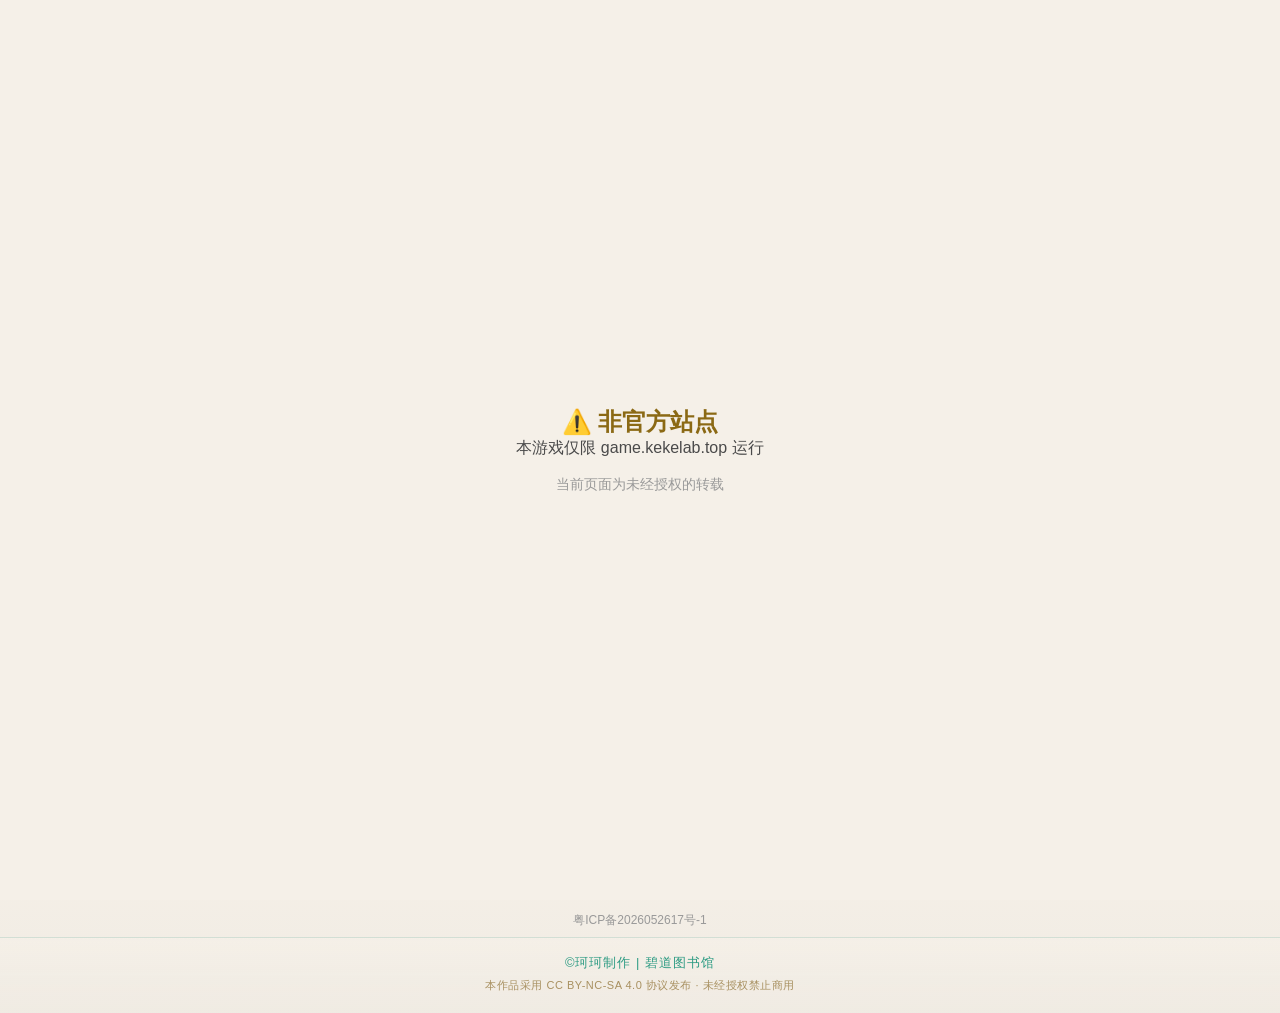
==== commit 187f1b09: "Add files via upload" ====
--- a/index.html
+++ b/index.html
@@ -1,28 +1,837 @@
 <!DOCTYPE html>
-<html style="width: 100%; height: 100%">
-  <head>
-    <script>window.gfdatav1={"env":"prod","envName":"prod","runtime":"node","ver":"1.0.0.6843","canary":0,"idc":"lf","region":"cn","vdc":"lf","vregion":"China-North","extra":{"canaryType":null}}</script><script src="https://lf-coze-web-cdn.coze.cn/obj/coze-web-cn/coze-space/js/tailwindcss_v3.4.16"></script>
-    <script src="https://unpkg.byted-static.com/mermaid/11.6.0/dist/mermaid.min.js"></script>
+<!-- 
+  ============================================================
+  书间游戏 · 碧道图书馆游戏合集
+  © 珂珂制作 | 碧道图书馆
+  本作品采用 CC BY-NC-SA 4.0 协议发布
+  未经授权禁止商用转载
+  如需合作请联系碧道图书馆
+  ============================================================
+-->
+<html lang="zh-CN">
+<head>
+    <meta charset="UTF-8">
+    <meta name="viewport" content="width=device-width, initial-scale=1.0">
+    <title>书间游戏 - 碧道图书馆游戏合集</title>
     <style>
-      html,
-      body {
-        width: 100%;
-        height: 100%;
-        margin: 0;
-        padding: 0;
-      }
+        /* ============================================
+           书间游戏 - 图书馆游戏合集首页
+           风格：温暖文艺、图书馆氛围、移动端优先
+           配色：#2D9B83 绿色系 + #8B6914 暖色系
+        ============================================ */
+
+        /* ---- 基础重置 ---- */
+        * {
+            margin: 0;
+            padding: 0;
+            box-sizing: border-box;
+        }
+
+        /* ---- 字体设置 ---- */
+        body {
+            font-family: -apple-system, BlinkMacSystemFont, "PingFang SC", "Hiragino Sans GB", "Microsoft YaHei", "Helvetica Neue", sans-serif;
+            background: linear-gradient(180deg, #f5f0e8 0%, #fff9f0 50%, #f0ebe3 100%);
+            min-height: 100vh;
+            color: #4a4a4a;
+            overflow-x: hidden;
+            position: relative;
+        }
+
+        /* ============================================
+           装饰元素 - 书页飘落
+        ============================================ */
+        .decoration {
+            position: fixed;
+            top: 0;
+            left: 0;
+            width: 100%;
+            height: 100%;
+            pointer-events: none;
+            z-index: 0;
+            overflow: hidden;
+        }
+
+        .leaf {
+            position: absolute;
+            opacity: 0.15;
+            animation: fall linear infinite;
+        }
+
+        .leaf::before {
+            content: "📖";
+            font-size: 24px;
+        }
+
+        .leaf:nth-child(1) { left: 5%; animation-duration: 25s; animation-delay: 0s; }
+        .leaf:nth-child(2) { left: 15%; animation-duration: 30s; animation-delay: 3s; font-size: 20px; }
+        .leaf:nth-child(3) { left: 25%; animation-duration: 28s; animation-delay: 6s; }
+        .leaf:nth-child(4) { left: 35%; animation-duration: 32s; animation-delay: 2s; font-size: 18px; }
+        .leaf:nth-child(5) { left: 45%; animation-duration: 26s; animation-delay: 8s; }
+        .leaf:nth-child(6) { left: 55%; animation-duration: 29s; animation-delay: 4s; font-size: 22px; }
+        .leaf:nth-child(7) { left: 65%; animation-duration: 31s; animation-delay: 1s; }
+        .leaf:nth-child(8) { left: 75%; animation-duration: 27s; animation-delay: 5s; font-size: 20px; }
+        .leaf:nth-child(9) { left: 85%; animation-duration: 33s; animation-delay: 7s; }
+        .leaf:nth-child(10) { left: 95%; animation-duration: 24s; animation-delay: 9s; font-size: 18px; }
+
+        @keyframes fall {
+            0% {
+                transform: translateY(-100px) rotate(0deg);
+                opacity: 0;
+            }
+            10% {
+                opacity: 0.15;
+            }
+            90% {
+                opacity: 0.15;
+            }
+            100% {
+                transform: translateY(110vh) rotate(360deg);
+                opacity: 0;
+            }
+        }
+
+        /* ============================================
+           页面主容器
+        ============================================ */
+        .container {
+            position: relative;
+            z-index: 1;
+            max-width: 600px;
+            margin: 0 auto;
+            padding: 40px 20px 60px;
+        }
+
+        /* ============================================
+           头部区域
+        ============================================ */
+        .header {
+            text-align: center;
+            margin-bottom: 50px;
+            animation: fadeInDown 0.8s ease-out;
+        }
+
+        .header-icon {
+            font-size: 48px;
+            margin-bottom: 16px;
+            display: block;
+        }
+
+        .header h1 {
+            font-size: 42px;
+            font-weight: 700;
+            background: linear-gradient(135deg, #2D9B83 0%, #3db89d 50%, #8B6914 100%);
+            -webkit-background-clip: text;
+            -webkit-text-fill-color: transparent;
+            background-clip: text;
+            letter-spacing: 8px;
+            margin-bottom: 12px;
+        }
+
+        .header .subtitle {
+            font-size: 16px;
+            color: #8B6914;
+            letter-spacing: 4px;
+            opacity: 0.9;
+        }
+
+        .header .intro {
+            margin-top: 20px;
+            font-size: 14px;
+            color: #888;
+            line-height: 1.8;
+            max-width: 400px;
+            margin-left: auto;
+            margin-right: auto;
+        }
+
+        /* ============================================
+           游戏卡片区域
+        ============================================ */
+        .games-grid {
+            display: flex;
+            flex-direction: column;
+            gap: 20px;
+        }
+
+        /* 游戏卡片基础样式 */
+        .game-card {
+            background: linear-gradient(145deg, #ffffff 0%, #faf8f5 100%);
+            border-radius: 20px;
+            padding: 24px;
+            box-shadow: 
+                0 4px 20px rgba(45, 155, 131, 0.1),
+                0 1px 3px rgba(0, 0, 0, 0.05);
+            border: 1px solid rgba(45, 155, 131, 0.1);
+            cursor: pointer;
+            transition: all 0.3s cubic-bezier(0.4, 0, 0.2, 1);
+            position: relative;
+            overflow: hidden;
+            opacity: 0;
+            transform: translateY(30px);
+            animation: cardAppear 0.6s ease-out forwards;
+        }
+
+        /* 卡片依次出现动画 */
+        .game-card:nth-child(1) { animation-delay: 0.1s; }
+        .game-card:nth-child(2) { animation-delay: 0.2s; }
+        .game-card:nth-child(3) { animation-delay: 0.3s; }
+        .game-card:nth-child(4) { animation-delay: 0.4s; }
+        .game-card:nth-child(5) { animation-delay: 0.5s; }
+        .game-card:nth-child(6) { animation-delay: 0.6s; }
+
+        @keyframes cardAppear {
+            to {
+                opacity: 1;
+                transform: translateY(0);
+            }
+        }
+
+        /* 卡片悬停效果 */
+        .game-card:hover {
+            transform: translateY(-4px) scale(1.02);
+            box-shadow: 
+                0 12px 40px rgba(45, 155, 131, 0.18),
+                0 4px 12px rgba(0, 0, 0, 0.08);
+        }
+
+        /* 卡片点击反馈 */
+        .game-card:active {
+            transform: scale(0.98);
+            transition: transform 0.1s;
+        }
+
+        /* 已上线卡片的悬停高亮 */
+        .game-card.status-online:hover {
+            border-color: #2D9B83;
+        }
+
+        /* 即将上线卡片的样式 */
+        .game-card.status-upcoming {
+            opacity: 0.85;
+        }
+
+        .game-card.status-upcoming::after {
+            content: "";
+            position: absolute;
+            top: 0;
+            left: 0;
+            right: 0;
+            bottom: 0;
+            background: repeating-linear-gradient(
+                45deg,
+                transparent,
+                transparent 10px,
+                rgba(139, 105, 20, 0.03) 10px,
+                rgba(139, 105, 20, 0.03) 20px
+            );
+            pointer-events: none;
+        }
+
+        .game-card.status-upcoming:hover {
+            cursor: not-allowed;
+        }
+
+        /* 点击即将上线卡片的抖动效果 */
+        .game-card.shake {
+            animation: shake 0.5s ease-in-out;
+        }
+
+        @keyframes shake {
+            0%, 100% { transform: translateX(0); }
+            20% { transform: translateX(-8px) rotate(-1deg); }
+            40% { transform: translateX(8px) rotate(1deg); }
+            60% { transform: translateX(-6px) rotate(-0.5deg); }
+            80% { transform: translateX(6px) rotate(0.5deg); }
+        }
+
+        /* 卡片左侧装饰条 */
+        .game-card::before {
+            content: "";
+            position: absolute;
+            left: 0;
+            top: 0;
+            bottom: 0;
+            width: 4px;
+            background: linear-gradient(180deg, #2D9B83 0%, #3db89d 100%);
+            border-radius: 20px 0 0 20px;
+            transition: width 0.3s ease;
+        }
+
+        .game-card.status-upcoming::before {
+            background: linear-gradient(180deg, #c9b896 0%, #d4c9a8 100%);
+        }
+
+        .game-card:hover::before {
+            width: 6px;
+        }
+
+        /* 卡片内部布局 */
+        .card-content {
+            display: flex;
+            justify-content: space-between;
+            align-items: flex-start;
+            gap: 16px;
+        }
+
+        .card-info {
+            flex: 1;
+        }
+
+        .card-icon {
+            font-size: 36px;
+            margin-bottom: 12px;
+            display: block;
+        }
+
+        .card-title {
+            font-size: 20px;
+            font-weight: 600;
+            color: #2a2a2a;
+            margin-bottom: 8px;
+        }
+
+        .card-desc {
+            font-size: 14px;
+            color: #777;
+            line-height: 1.6;
+            margin-bottom: 12px;
+        }
+
+        /* 标签区域 */
+        .card-tags {
+            display: flex;
+            flex-wrap: wrap;
+            gap: 8px;
+        }
+
+        .tag {
+            display: inline-block;
+            padding: 4px 12px;
+            border-radius: 20px;
+            font-size: 12px;
+            font-weight: 500;
+        }
+
+        .tag-type {
+            background: rgba(45, 155, 131, 0.1);
+            color: #2D9B83;
+        }
+
+        .tag-upcoming {
+            background: rgba(139, 105, 20, 0.1);
+            color: #8B6914;
+        }
+
+        .tag-online {
+            background: rgba(45, 155, 131, 0.2);
+            color: #1e7a65;
+        }
+
+        /* 状态指示器 */
+        .card-status {
+            display: flex;
+            flex-direction: column;
+            align-items: center;
+            gap: 4px;
+            min-width: 60px;
+        }
+
+        .status-dot {
+            width: 10px;
+            height: 10px;
+            border-radius: 50%;
+            background: #2D9B83;
+            box-shadow: 0 0 8px rgba(45, 155, 131, 0.5);
+            animation: pulse 2s infinite;
+        }
+
+        .status-upcoming .status-dot {
+            background: #c9b896;
+            box-shadow: 0 0 8px rgba(139, 105, 20, 0.3);
+            animation: none;
+        }
+
+        @keyframes pulse {
+            0%, 100% { opacity: 1; transform: scale(1); }
+            50% { opacity: 0.6; transform: scale(1.2); }
+        }
+
+        .status-text {
+            font-size: 11px;
+            color: #2D9B83;
+            font-weight: 500;
+        }
+
+        .status-upcoming .status-text {
+            color: #a89060;
+        }
+
+        /* 箭头指示（已上线卡片） */
+        .card-arrow {
+            font-size: 20px;
+            color: #ccc;
+            transition: all 0.3s ease;
+        }
+
+        .game-card.status-online:hover .card-arrow {
+            color: #2D9B83;
+            transform: translateX(4px);
+        }
+
+        /* 链接维护中的卡片箭头样式 */
+        .card-arrow-warning {
+            color: #d4a574 !important;
+            font-size: 18px;
+        }
+
+        .game-card[data-no-link]:hover .card-arrow-warning {
+            transform: rotate(15deg);
+        }
+
+        /* ============================================
+           底部文案
+        ============================================ */
+        .footer {
+            text-align: center;
+            margin-top: 60px;
+            padding: 30px 0;
+            animation: fadeIn 1s ease-out 0.8s backwards;
+        }
+
+        .footer-quote {
+            font-size: 16px;
+            color: #8B6914;
+            font-style: italic;
+            position: relative;
+            display: inline-block;
+            padding: 0 30px;
+        }
+
+        .footer-quote::before,
+        .footer-quote::after {
+            content: "📚";
+            position: absolute;
+            top: 50%;
+            transform: translateY(-50%);
+            font-size: 20px;
+            opacity: 0.6;
+        }
+
+        .footer-quote::before {
+            left: 0;
+        }
+
+        .footer-quote::after {
+            right: 0;
+        }
+
+        .footer-brand {
+            margin-top: 16px;
+            font-size: 13px;
+            color: #bbb;
+        }
+
+        /* 新窗口打开提示 */
+        .new-window-hint {
+            display: flex;
+            align-items: center;
+            justify-content: center;
+            gap: 8px;
+            padding: 12px 20px;
+            background: linear-gradient(135deg, rgba(45, 155, 131, 0.1) 0%, rgba(139, 105, 20, 0.08) 100%);
+            border-radius: 30px;
+            margin-bottom: 24px;
+            border: 1px dashed rgba(45, 155, 131, 0.3);
+        }
+
+        .hint-icon {
+            font-size: 18px;
+        }
+
+        .hint-text {
+            font-size: 13px;
+            color: #5a8a7a;
+            font-weight: 500;
+        }
+
+        @media (max-width: 480px) {
+            .new-window-hint {
+                padding: 10px 16px;
+                gap: 6px;
+            }
+            .hint-text {
+                font-size: 12px;
+            }
+        }
+
+        /* ============================================
+           动画定义
+        ============================================ */
+        @keyframes fadeInDown {
+            from {
+                opacity: 0;
+                transform: translateY(-20px);
+            }
+            to {
+                opacity: 1;
+                transform: translateY(0);
+            }
+        }
+
+        @keyframes fadeIn {
+            from { opacity: 0; }
+            to { opacity: 1; }
+        }
+
+        /* ============================================
+           响应式适配
+        ============================================ */
+        @media (max-width: 480px) {
+            .container {
+                padding: 30px 16px 50px;
+            }
+
+            .header h1 {
+                font-size: 32px;
+                letter-spacing: 4px;
+            }
+
+            .header .subtitle {
+                font-size: 14px;
+                letter-spacing: 2px;
+            }
+
+            .game-card {
+                padding: 20px;
+            }
+
+            .card-icon {
+                font-size: 30px;
+            }
+
+            .card-title {
+                font-size: 18px;
+            }
+
+            .card-desc {
+                font-size: 13px;
+            }
+        }
+
+        /* 桌面端大屏幕优化 */
+        @media (min-width: 768px) {
+            .container {
+                padding: 60px 20px 80px;
+            }
+
+            .header h1 {
+                font-size: 52px;
+            }
+
+            .games-grid {
+                gap: 28px;
+            }
+
+            .game-card {
+                padding: 28px 32px;
+            }
+        }
     </style>
-  <script>/*! For license information please see slardar_umd_space_cn.js.LICENSE.txt */
-!function(n,t){"object"==typeof exports&&"object"==typeof module?module.exports=t():"function"==typeof define&&define.amd?define("CozeSlardar",[],t):"object"==typeof exports?exports.CozeSlardar=t():n.CozeSlardar=t()}(this,()=>(()=>{"use strict";let n,t,e;var r,o,i,u,a,c,f,s,l,d,v={787:function(n,t){var e,r=function(){return(r=Object.assign||function(n){for(var t,e=1,r=arguments.length;e<r;e++)for(var o in t=arguments[e])Object.prototype.hasOwnProperty.call(t,o)&&(n[o]=t[o]);return n}).apply(this,arguments)};function o(n,t){var e="function"==typeof Symbol&&n[Symbol.iterator];if(!e)return n;var r,o,i=e.call(n),u=[];try{for(;(void 0===t||t-- >0)&&!(r=i.next()).done;)u.push(r.value)}catch(n){o={error:n}}finally{try{r&&!r.done&&(e=i.return)&&e.call(i)}finally{if(o)throw o.error}}return u}function i(n,t,e){if(e||2==arguments.length)for(var r,o=0,i=t.length;o<i;o++)!r&&o in t||(r||(r=Array.prototype.slice.call(t,0,o)),r[o]=t[o]);return n.concat(r||Array.prototype.slice.call(t))}var u=function(){return{}};function a(n){return"object"==typeof n&&null!==n}var c=Object.prototype;function f(n){return"[object Array]"===c.toString.call(n)}function s(n){return"function"==typeof n}function l(n){return"string"==typeof n}var d=function(){var n={};return[n,function(t,e){return n[t]=e},function(t){return delete n[t]}]},v=function(n,t){var e,r=f(e=n||[])&&e.length?function(n){for(var t=[],e=n.length,r=0;r<e;r++){var o=n[r];l(o)?t.push(o.replace(/([.*+?^=!:${}()|[\]/\\])/g,"\\$1")):o&&o.source&&t.push(o.source)}return RegExp(t.join("|"),"i")}(e):null;return!!r&&r.test(t)},p=function(n,t,e){return function(){for(var r=[],a=0;a<arguments.length;a++)r[a]=arguments[a];if(!n)return u;var c=n[t],f=e.apply(void 0,i([c],o(r),!1)),l=f;return s(l)&&(l=function(){for(var n=[],t=0;t<arguments.length;t++)n[t]=arguments[t];return f.apply(this,n)}),n[t]=l,function(){l===n[t]?n[t]=c:f=c}}};function h(n,t){return n.initSubject(t)}var g=function(){return Date.now()};function m(){if("object"==typeof window&&a(window))return window}function y(){if("object"==typeof document&&a(document))return document}function _(){if(m()&&s(window.PerformanceObserver))return window.PerformanceObserver}var b=function(n){var t;return{pid:n.pid,view_id:n.viewId,url:(t=m()&&m()&&window.location)?t.href:""}},w=function(n){var t=b(n.config());return t.context=n.context?n.context.toString():{},t},E=function(n,t){void 0===t&&(t=!1);var e=w(n);return t&&(e.timestamp=g()),function(t){n.report(r(r({},t),{overrides:e}))}},x=function(n,t){var e=n&&new n(t);return[function(n,t){e&&n&&e.observe(n,t)},function(){return e&&e.disconnect()}]},S=function(n){var t=n&&n.timing||void 0;return[t,function(){return n&&n.now?n.now():(Date.now?Date.now():+new Date)-(t&&t.navigationStart||0)},function(t){var e=(n||{}).getEntriesByType;return s(e)&&e.call(n,t)||[]},function(){var t=(n||{}).clearResourceTimings;s(t)&&t.call(n)},function(t){var e=(n||{}).getEntriesByName;return s(e)&&e.call(n,t)||[]}]},j=function(){var n=RegExp("\\/monitor_web\\/collect|\\/monitor_browser\\/collect\\/batch","i");return function(t){return n.test(t)}},O=function(n){return function(){for(var t,e=[],r=0;r<arguments.length;r++)e[r]=arguments[r];return t=o(e,2),this._method=t[0],this._url=t[1],n.apply(this,e)}},T=function(n){return function(){for(var t=[],e=0;e<arguments.length;e++)t[e]=arguments[e];this._reqHeaders=this._reqHeaders||{};var r=o(t,2),i=r[0],u=r[1];return this._reqHeaders[i]=u,n&&n.apply(this,t)}},R=function(n,t){var e=j();return function(){for(var r=[],o=0;o<arguments.length;o++)r[o]=arguments[o];if(this._start=g(),this._data=null==r?void 0:r[0],!e(this._url)){var i,u=t([this._method,this._url,this._start,this]);(i=this,p(i,"onreadystatechange",function(n){return function(){for(var t=[],e=0;e<arguments.length;e++)t[e]=arguments[e];return 4===this.readyState&&u(i),n&&n.apply(this,t)}}))()}return n.apply(this,r)}},k=function(n,t){return function(e,r){void 0===r&&(r={});var o=t([e,r]),i=n(e,r);return i.then(function(n){o(n)},function(){o(void 0)}),i}},A=["fetch_0",function(n,t){var e=m();if(e&&fetch){var r=[];r.push(p(e,"fetch",k)(n)),t(function(){r.forEach(function(n){return n()})})}}],C=["resource"],D=["longtask"],L=function(n,t,e){var r=n&&new n(function(n,r){n.getEntries?n.getEntries().forEach(function(n,e,o){return t(n,e,o,r)}):e&&e()});return[function(t){if(!n||!r)return e&&e();try{r.observe({entryTypes:t})}catch(n){return e&&e()}},function(t,o){if(!n||!r)return e&&e();try{var i={type:t,buffered:!0};void 0===o||(i.durationThreshold=o),r.observe(i)}catch(n){return e&&e()}r.observe({type:t,buffered:!1})},function(){return r&&r.disconnect()}]},P=function(n,t,e){var r=o(L(n,t),3),i=r[0],u=r[2];return i(e),u},q=["longtask_0",function(n,t){var e=_();e&&t(P(e,n,D))}],I=["resource_0",function(n,t){var e=_();if(e){var r=j();t(P(e,function(t){r(t.name)||n(t)},C))}}],N="http",B="resource_error",H="resource",M="performance_longtask",z="action",U=["BODY","HTML","HEAD"],W="data-apm-action",F=function(n,t,e,r){var o,i,u=!1,a=function(){n.clearTimeout(o),u&&(o=n.setTimeout(function(){t()},100))};return[function(){u=!0,n.clearTimeout(i),i=n.setTimeout(function(){t(!0),e()},r),a()},a,function(){u=!1,n.clearTimeout(o),n.clearTimeout(i)}]},X=function(n,t,e){void 0===e&&(e=10);for(var r=n,o=0;o<e&&r;o++){if(~U.indexOf(r.nodeName))return;if(r.hasAttribute(t))return r;r=r.parentElement}},G=function(n,t){if(r=(void 0===e?e="closest"in HTMLElement.prototype:e)?n.closest("["+t+"]"):X(n,t)){var r;return r.getAttribute(t).trim()}},J=function(n){for(var t=n,e=!1;t;)"SVG"===t.tagName.toUpperCase()?(t=null,e=!0):t=t.parentElement;return e},V=function(n){var t=n.children;return!t.length||![].slice.call(t).some(function(n){return n.children.length>0})},$=function(n){var t=n.tagName.toUpperCase();return!(1!==n.nodeType||U.includes(t)||J(n))&&(!n.style||"none"!==n.style.display)&&(!!(["A","BUTTON","INPUT","TEXTAREA"].includes(t)||G(n,W))||!!V(n))},Y=function(n,t){return!!(n&&n.length&&t&&v(n,function(n){var t=y();if(!t||!n)return"";var e=t.createElement("a");return e.href=n,e.href}(t)))},K=function(n,t){var e;return t.ev_type===N?e=t.payload.request.url:t.ev_type===H&&"name"in t.payload?e=t.payload.name:t.ev_type===B&&(e=t.payload.url),Y(n,e)},Q=["click"],Z={capture:!0},nn=function(n,t,e,r){var i=o(t,2),a=i[0],c=i[1],f=o(d(),3),s=f[0],l=f[1],v=f[2],p=0;return n.push(a[0](function(n){var t=o(n,2);if(t[0],Y(r,t[1]))return u;var i=p+=1;return l(i,g()),e(),function(){v(i),e()}})),n.push(c[0](function(n){var t=o(n,1)[0];if(Y(r,"string"==typeof t?t:t.url))return u;var i=p+=1;return l(i,g()),e(),function(){v(i),e()}})),s},nt=function(n,t,e,u){var a=o(e,4),c=a[0],s=a[1],d=a[2],v=a[3],p=u.types,h=u.pure,g=u.ignoreUrls,m=null,y=null,_=void 0,b=[],w=0,E=o(S(performance),2)[1],j=function(n){if(m&&(h||Object.keys(m.metrics).length)&&(!Object.keys(D).length||n)){m.metrics[M]&&(m.metrics[M].duration=w);var t=b.length>0?Math.max.apply(Math,i([],o(b),!1))-Math.min.apply(Math,i([],o(b),!1)):0;m.metrics[N]&&(m.metrics[N].duration=t);var e=E()-m.start_time;_&&_({ev_type:z,payload:r(r({},m),{duration:e,frontend_time:e-t})}),O()}},O=function(){C(),m&&(y={start_time:m.start_time,id:m.id}),m=null,b=[],w=0},T=function(n){var t,e;m&&(m.metrics[n]={count:(null!=(e=null==(t=m.metrics[n])?void 0:t.count)?e:0)+1})},R=o(F(window,j,O,1e4),3),k=R[0],A=R[1],C=R[2],D=nn(t,[c,s],A,g),L=o(x(MutationObserver,A),2),P=L[0],q=L[1];P(),t.push(q),t.push(C),t.push(d[0](function(n){var t=n.startTime,e=n.duration;A(),m&&m.start_time<=t+50&&(w+=e,T(M))})),t.push(v[0](function(n){var t=n.name,e=n.startTime,r=n.duration,o=n.initiatorType;!Y(g,t)&&(A(),m&&m.start_time<e&&(["xmlhttprequest","fetch"].includes(o)&&(b.push(e,e+r),T(N)),["xmlhttprequest","fetch","beacon"].includes(o)||T(H)))}));var I=function(t,e){var r=function(){var n=function(){for(var n=Array(16),t=0,e=0;e<16;e++)(3&e)==0&&(t=0x100000000*Math.random()),n[e]=t>>>((3&e)<<3)&255;return n}();n[6]=15&n[6]|64,n[8]=63&n[8]|128;for(var t=[],e=0;e<256;++e)t[e]=(e+256).toString(16).substr(1);var r=0;return""+t[n[r++]]+t[n[r++]]+t[n[r++]]+t[n[r++]]+"-"+t[n[r++]]+t[n[r++]]+"-"+t[n[r++]]+t[n[r++]]+"-"+t[n[r++]]+t[n[r++]]+"-"+t[n[r++]]+t[n[r++]]+t[n[r++]]+t[n[r++]]+t[n[r++]]+t[n[r++]]}();m={start_time:(0,o(S(performance),2)[1])(),id:r,type:e,target:t,metrics:{}},_=n(),k()},U=function(n){if(j(!0),O(),n.target instanceof HTMLElement&&$(n.target)){var t,e=G(t=n.target,W)||t.innerText;e&&I({name:e,path:function(n){try{for(var t=n,e=[],r=0,o=0,i=void 0;t&&r++<5&&(i=function(n){var t,e,r,o,i,u,a=[];if(!n||!n.tagName)return"";if(a.push(n.tagName.toLowerCase()),n.id)return"#"+n.id;var c=n.className;if(c&&l(c))for(u=0,r=c.split(/\s+/);u<r.length;u++)a.push("."+r[u]);var f=["type","name","title","alt"];for(u=0;u<f.length;u++)o=f[u],(i=n.getAttribute(o))&&a.push("["+o+'="'+i+'"]');for(var s=n,d=1,v=!0;s=s.previousElementSibling;)(null==(t=s.tagName)?void 0:t.toLowerCase())===(null==(e=n.tagName)?void 0:e.toLowerCase())&&(s.className===n.className&&f.every(function(t){return n.getAttribute(t)===(null==s?void 0:s.getAttribute(t))})&&(v=!1),d++);return d>1&&!v&&a.push(":nth-of-type("+d+")"),a.join("")}(t),"html"!==i&&(!(r>1)||!(o+3*e.length+i.length>=256)));)e.push(i),o+=i.length,t=t.parentNode;return e.reverse().join(" > ")}catch(n){return"<unknown>"}}(n.target)},n.type)}};return p&&p.forEach(function(n){var e,r;(function(n,t){if(!f(n)||0===n.length)return!1;for(var e=0;e<n.length;){if(n[e]===t)return!0;e++}return!1})(Q,n)&&t.push((e=document,void 0===(r=Z)&&(r=!1),e.addEventListener(n,U,r),function(){e.removeEventListener(n,U,r)}))}),[function(n){if(!K(g,n)){if("pageview"===n.ev_type){j(!0),O();return}if(n.ev_type===N){var t=n.payload.response.timing&&n.payload.response.timing.startTime;return t?m&&t>m.start_time?m.id:y&&t>y.start_time?y.id:void 0:void 0}if(n.ev_type===M){var t=n.payload.longtasks.length&&n.payload.longtasks[0].startTime+50;return m&&t&&t>m.start_time?m.id:void 0}if(m)return("js_error"===n.ev_type||n.ev_type===B)&&T(n.ev_type),m.id}},function(n,t){j(!0),O(),I({name:n},t)}]},ne="action",nr={types:["click"],pure:!0};t.actionPlugin=function(n){return{name:ne,setup:function(t){!function(n,t){void 0===t&&(t=nr);var e=[],r=y(),i=m();if(r&&i){var u,a=o(nt(function(){return E(n,!0)},e,[h(n,["xhr_0",(u=XMLHttpRequest&&XMLHttpRequest.prototype,function(n,t){if(u){var e=[];e.push(p(u,"open",O)()),e.push(p(u,"setRequestHeader",T)()),e.push(p(u,"send",R)(n)),t(function(){e.forEach(function(n){return n()})})}})]),h(n,A),h(n,q),h(n,I)],t),2),c=a[0],f=a[1],s=function(n){var t=c(n);return t&&n.extra&&(n.extra.action_id=t),n};n.on("report",s),e.push(function(){n.off("report",s)}),n.provide("startAction",f),n.destroyAgent.set(ne,z,e)}}(t,n)}}}},583:function(n,t){var e=function(){return(e=Object.assign||function(n){for(var t,e=1,r=arguments.length;e<r;e++)for(var o in t=arguments[e])Object.prototype.hasOwnProperty.call(t,o)&&(n[o]=t[o]);return n}).apply(this,arguments)};function r(n,t){var e="function"==typeof Symbol&&n[Symbol.iterator];if(!e)return n;var r,o,i=e.call(n),u=[];try{for(;(void 0===t||t-- >0)&&!(r=i.next()).done;)u.push(r.value)}catch(n){o={error:n}}finally{try{r&&!r.done&&(e=i.return)&&e.call(i)}finally{if(o)throw o.error}}return u}var o=function(){return{}};function i(n){return"object"==typeof n&&null!==n}function u(n){return"function"==typeof n}function a(n,t){return n.initSubject(t)}var c=function(){return Date.now()};function f(){if("object"==typeof window&&i(window))return window}function s(){if("object"==typeof document&&i(document))return document}function l(){if(f()&&u(window.PerformanceObserver))return window.PerformanceObserver}var d=function(n,t){var e=n&&new n(t);return[function(n,t){e&&n&&e.observe(n,t)},function(){return e&&e.disconnect()}]},v=function(n){var t=n&&n.timing||void 0;return[t,function(){return n&&n.now?n.now():(Date.now?Date.now():+new Date)-(t&&t.navigationStart||0)},function(t){var e=(n||{}).getEntriesByType;return u(e)&&e.call(n,t)||[]},function(){var t=(n||{}).clearResourceTimings;u(t)&&t.call(n)},function(t){var e=(n||{}).getEntriesByName;return u(e)&&e.call(n,t)||[]}]},p=function(n,t,e,r){return void 0===r&&(r=!1),n.addEventListener(t,e,r),function(){n.removeEventListener(t,e,r)}},h=function(n){var t=!1;return[function(e){!t&&(t=!0,n&&n(e))}]},g=function(n,t){return i(n)?e(e({},t),n):!!n&&t},m=function(){var n=RegExp("\\/monitor_web\\/collect|\\/monitor_browser\\/collect\\/batch","i");return function(t){return n.test(t)}},y=["resource"],_=["longtask"],b=function(n,t,e){var r=n&&new n(function(n,r){n.getEntries?n.getEntries().forEach(function(n,e,o){return t(n,e,o,r)}):e&&e()});return[function(t){if(!n||!r)return e&&e();try{r.observe({entryTypes:t})}catch(n){return e&&e()}},function(t,o){if(!n||!r)return e&&e();try{var i={type:t,buffered:!0};void 0===o||(i.durationThreshold=o),r.observe(i)}catch(n){return e&&e()}r.observe({type:t,buffered:!1})},function(){return r&&r.disconnect()}]},w=function(n,t,e){var o=r(b(n,t),3),i=o[0],u=o[2];return i(e),u},E=["longtask_0",function(n,t){var e=l();e&&t(w(e,n,_))}],x=["resource_0",function(n,t){var e=l();if(e){var r=m();t(w(e,function(t){r(t.name)||n(t)},y))}}],S="js_error",j="http",O="resource_error",T="blank_screen",R=["unload_0",function(n,t){var e=f();if(e){var o=r(h(n),1)[0],i=function(){o()},u=[];["unload","beforeunload","pagehide"].forEach(function(n){u.push((e.addEventListener(n,i,!1),function(){e.removeEventListener(n,i,!1)}))}),t(function(){u.forEach(function(n){return n()})})}}],k=["domLoad_1",function(n,t){var e=f(),r=s();if(e&&r){var i=!1,u=o,a=function(){setTimeout(function(){n(),i=!0},0)};"loading"!==r.readyState?a():u=p(r,"DOMContentLoaded",a,!1),t(function(){u()},function(n){i&&n()})}}],A=["activated_0",function(n,t){var e=s();if(e){var r=!1,i=o,u=function(){n(),r=!0};e&&e.prerendering?i=p(e,"prerenderingchange",u,!0):u(),t(function(){i()},function(n){r&&n()})}}],C=["SCRIPT","STYLE","META","HEAD"],D=[S,j,O],L=["performance","performance_longtask","performance_timing","custom"],P=function(n,t){if(-1===D.indexOf(t.ev_type)||t.ev_type===j&&t.payload.response.status<400||n&&D.indexOf(n.type)<D.indexOf(t.ev_type))return n;var e="";switch(t.ev_type){case S:e=t.payload.error.message;break;case j:e=t.payload.request.url;break;case O:e=t.payload.url}return{type:t.ev_type,message:e,timestamp:c()}},q=function(n,t){return~C.indexOf(n.tagName)||t>4},I=function(n){var t=n.getBoundingClientRect();return{width:t.width,height:t.height,top:t.top}},N=function(n){return n?document.querySelector(n):document.body},B=function(n,t,e,r){if(void 0===t&&(t=0),void 0===e&&(e=0),void 0===r&&(r=1.5),!n||q(n,t)||e>=r)return e;var o=function(){if(!t)return 0;var e=I(n),r=e.top,o=e.height;return r>innerHeight||o<=0?0:1/(1<<t-1)}();return[].reduceRight.call(n.children,function(n,e){return B(e,t+1,n,r)},e+o)},H=function(n){var t,e=n.cb,r=n.screenshotUrl,o=n.window,i=n.document,u=n.mask,a=n.partialShot,c=n.quality,s=n.rootSelector;if(function(){if(f()&&"Promise"in window)return Promise}()&&o&&i){if(o.html2canvas)return d();var l=i.createElement("script");l.src=r,l.crossOrigin="anonymous",l.onload=d,l.onerror=function(){e()},null==(t=i.head)||t.appendChild(l)}function d(){(o.requestIdleCallback||function(n){return o.setTimeout(n,1)})(function(){o.html2canvas&&o.html2canvas(a&&s&&i.querySelector(s)||i.body,{scale:360/o.innerWidth,mask:u,useCROS:!0}).then(function(n){var t;e("data:image"===(t=n.toDataURL("image/jpeg",c)).slice(0,10)?t:M())}).catch(function(){e(M())})})}};function M(n,t){void 0===n&&(n=192),void 0===t&&(t=108);var e=document.createElement("canvas");e.width=n,e.height=t;var r=e.getContext("2d");return r&&(r.fillStyle="#ffffff",r.fillRect(0,0,n,t)),e.toDataURL("image/jpeg")}var z=function(n,t,i,a){var l,p,h,g,m,y,_,b=r(i,5),w=b[0],E=b[1],x=b[2],S=b[3],j=b[4],O=a.threshold,R=a.screenshot,k=a.rootSelector,A=a.autoDetect,C=a.ssUrl,D=a.quality,M=a.mask,z=a.partialShot,U=a.initDetTime,W=a.runDetTime,F=f(),X=s(),G=F.requestAnimationFrame||o,J=F.cancelAnimationFrame||o,V=r(v(performance),2)[1],$=0,Y=!1,K=!R,Q=function(){var n=N(k);if(n){var t=B(n,0,0,O);if(t<O)return[c(),t]}},Z=function(r,o){Y||(h=Q())&&(Y=!0,t.forEach(function(n){return n()}),t.length=0,n({ev_type:T,payload:{timestamp:h[0],score:h[1],screenshot:o,error:g,serialized_dom:function n(t,r,o){if(void 0===r&&(r=0),void 0===o&&(o=!0),!t||q(t,r))return"";var i=e(e({},I(t)),{id:t.getAttribute("id"),class:t.getAttribute("class")}),u=Object.keys(i).reduce(function(n,t){return""+n+("number"==typeof i[t]||i[t]?" "+t+'="'+i[t]+'"':"")},""),a=t.tagName.toLowerCase(),c=[].reduce.call(t.children,function(t,e){return t+n(e,r+1,!1)},"");return"<"+a+u+(o?' innerHeight="'+innerHeight+'" visibilityState="'+document.visibilityState+'"':"")+">"+c+"</"+a+">"}(N(k))},overrides:{timestamp:r||h[0]}}))},nn=function(){_&&clearTimeout(_),m&&clearTimeout(m),m=F.setTimeout(function(){y=G(function(){(h=Q())&&nt()})},1e3)},nt=(l=function(){h&&!Y&&(K?Z():(K=!0,H({cb:Z.bind(null,c()),screenshotUrl:C,window:F,document:X,mask:M,partialShot:z,quality:D,rootSelector:k})))},function(){_&&clearTimeout(_),p=c(),_=F.setTimeout(function(){$>p?nn():l()},V()>1e4?W:U)});return t.push(j[0](function(){g&&Z()})),A&&t.push(w[0](function(){var n=E();t.push(n[0](function(){var n,e=r(d(function(){if(f()&&u(window.MutationObserver))return window.MutationObserver}(),nn),2),o=e[0],i=e[1];t.push(function(){clearTimeout(m),clearTimeout(_),J(y),i&&i()}),o(null==(n=s())?void 0:n.body,{subtree:!0,childList:!0}),t.push(x()[0](function(){m&&nn()})),t.push(S()[0](function(){m&&nn()})),nn()}))})),[function(n){Y||~L.indexOf(n.ev_type)||($=c(),g&&$-g.timestamp>1e4&&(g=void 0),g=P(g,n))},nn]},U="blankScreen";t.blankScreenPlugin=function(n){return void 0===n&&(n={}),{name:U,setup:function(t){var e;e=n,t.on("init",function(){var n,o={autoDetect:!0,threshold:1.5,screenshot:!0,mask:!1,ssUrl:t.config().pluginPathPrefix+"/screenshot.min.js",partialShot:!0,quality:.1,initDetTime:8e3,runDetTime:4e3},i=e?g(e,o):g(null==(n=t.config())?void 0:n.plugins[U],o);i&&function(n,t){var e=s(),o=f();if(e&&o){var i=[],u=r(z(n.report.bind(n),i,[a(n,A),function(){return a(n,k)},function(){return a(n,E)},function(){return a(n,x)},a(n,R)],t),2),c=u[0],l=u[1],d=function(n){return c(n),n};n.on("report",d),i.push(function(){n.off("report",d)}),n.destroyAgent.set(U,T,i),n.provide("detectBlankScreen",l)}}(t,i)})}}}},91:function(n,t){function e(n,t){var e="function"==typeof Symbol&&n[Symbol.iterator];if(!e)return n;var r,o,i=e.call(n),u=[];try{for(;(void 0===t||t-- >0)&&!(r=i.next()).done;)u.push(r.value)}catch(n){o={error:n}}finally{try{r&&!r.done&&(e=i.return)&&e.call(i)}finally{if(o)throw o.error}}return u}function r(n,t,e){if(e||2==arguments.length)for(var r,o=0,i=t.length;o<i;o++)!r&&o in t||(r||(r=Array.prototype.slice.call(t,0,o)),r[o]=t[o]);return n.concat(r||Array.prototype.slice.call(t))}var o=function(n){var t=!1;return[function(e){!t&&(t=!0,n&&n(e))}]},i=["unload_0",function(n,t){var r=function(){var n;if("object"==typeof window&&"object"==typeof(n=window)&&null!==n)return window}();if(r){var i=e(o(n),1)[0],u=function(){i()},a=[];["unload","beforeunload","pagehide"].forEach(function(n){a.push((r.addEventListener(n,u,!1),function(){r.removeEventListener(n,u,!1)}))}),t(function(){a.forEach(function(n){return n()})})}}],u=function(n,t,e,r){return void 0===r&&(r={}),e&&n.report({ev_type:"custom",payload:{name:t,metrics:e,categories:r,type:"event",level:"info"}})};function a(n){var t=null,e=0,r=0,o=function(n){if("resource"===n.ev_type){var o=n.payload,i=o.decodedBodySize,u=o.encodedBodySize,a=o.transferSize,c=o.duration,f=o.workerStart;i&&u&&(t.decodedBodySize+=i,t.encodedBodySize+=u,t.transferSize+=a,t.resourceCount++,(0===a||void 0===a&&0===c)&&e++,f&&r++,t.cacheRate=parseFloat((e/t.resourceCount).toFixed(2)),t.serviceWorkerRate=parseFloat((r/t.resourceCount).toFixed(2)))}};return[function(){t={decodedBodySize:0,encodedBodySize:0,resourceCount:0,transferSize:0,cacheRate:0,serviceWorkerRate:0},e=0,r=0,n.on("send",o)},function(){n.off("send",o)},function(){return t&&t.resourceCount?t:null},function(){t=null}]}t.resourceAnalyzer=function(n){void 0===n&&(n={initialScreen:!0,pageview:!0,session:!0});var t=[];return{name:"resourceAnalyzer",setup:function(o){var c,f,s,l,d,v,p,h,g,m,y,_,b,w,E,x,S,j,O,T,R,k,A,C,D,L;n.initialScreen&&t.push.apply(t,r([],e((f=[],l=(s=e(a(c=o),4))[0],d=s[1],v=s[2],p=s[3],l(),h=function(n){"performance"===n.ev_type&&"tti"===n.payload.name&&(d(),u(c,"initial_screen_resource_analyzer",v(),{relevant_pid:n.common.pid||""}),f.forEach(function(n){return n()}))},c.on("send",h),f.push(function(){d(),p(),c.off("send",h)}),f)),!1)),n.pageview&&t.push.apply(t,r([],e((m=[],_=(y=e(a(g=o),4))[0],b=y[1],w=y[2],E=y[3],x=g.initSubject(i),_(),S=void 0,j=function(n){if("pageview"===n.ev_type){var t=n.payload,e=t.pid,r=t.source;if(!S)return S={relevant_pid:e,relevant_source:r};b(),u(g,"pageview_resource_analyzer",w(),S),_(),S={relevant_pid:e,relevant_source:r}}},g.on("send",j),m.push(x[0](function(){b(),u(g,"pageview_resource_analyzer",w(),S||{}),E()})),m.push(function(){b(),E(),g.off("send",j)}),m)),!1)),n.session&&t.push.apply(t,r([],e((T=[],R=(O=o).initSubject(i),A=(k=e(a(O),4))[0],C=k[1],D=k[2],L=k[3],A(),T.push(R[0](function(){C(),u(O,"session_resource_analyzer",D()),L()})),T.push(function(){C(),L()}),T)),!1))},tearDown:function(){return t.length&&t.forEach(function(n){return n()})}}}},615:function(n,t){var e=function(){return(e=Object.assign||function(n){for(var t,e=1,r=arguments.length;e<r;e++)for(var o in t=arguments[e])Object.prototype.hasOwnProperty.call(t,o)&&(n[o]=t[o]);return n}).apply(this,arguments)};function r(n,t){var e="function"==typeof Symbol&&n[Symbol.iterator];if(!e)return n;var r,o,i=e.call(n),u=[];try{for(;(void 0===t||t-- >0)&&!(r=i.next()).done;)u.push(r.value)}catch(n){o={error:n}}finally{try{r&&!r.done&&(e=i.return)&&e.call(i)}finally{if(o)throw o.error}}return u}var o=function(){return{}};function i(n){return"object"==typeof n&&null!==n}var u=Object.prototype;function a(n){return"[object Array]"===u.toString.call(n)}function c(n){return"function"==typeof n}var f=function(n,t){if(!a(n))return n;var e=n.indexOf(t);if(e>=0){var r=n.slice();return r.splice(e,1),r}return n},s=function(){var n={};return[n,function(t,e){return n[t]=e},function(t){return delete n[t]}]},l=function(n,t){var e,r=a(e=n||[])&&e.length?function(n){for(var t=[],e=n.length,r=0;r<e;r++){var o=n[r];"string"==typeof o?t.push(o.replace(/([.*+?^=!:${}()|[\]/\\])/g,"\\$1")):o&&o.source&&t.push(o.source)}return RegExp(t.join("|"),"i")}(e):null;return!!r&&r.test(t)},d=function(n,t,e){return function(){for(var i=[],u=0;u<arguments.length;u++)i[u]=arguments[u];if(!n)return o;var a=n[t],f=e.apply(void 0,function(n,t,e){if(e||2==arguments.length)for(var r,o=0,i=t.length;o<i;o++)!r&&o in t||(r||(r=Array.prototype.slice.call(t,0,o)),r[o]=t[o]);return n.concat(r||Array.prototype.slice.call(t))}([a],r(i),!1)),s=f;return c(s)&&(s=function(){for(var n=[],t=0;t<arguments.length;t++)n[t]=arguments[t];return f.apply(this,n)}),n[t]=s,function(){s===n[t]?n[t]=a:f=a}}},v=function(n,t,e){var r=0;return -1===e?o:function(){if(n()){r&&clearTimeout(r),r=0;return}0===r&&(r=setTimeout(t,e))}},p=function(n,t){var e=[];try{e=t.reduce(function(t,e){try{var r=e(n);"function"==typeof r&&t.push(r)}catch(n){}return t},[])}catch(n){}return function(n){return p(n,e)}},h=function(n){void 0===n&&(n=3e5);var t,e=[],r=[],o=!1,i=v(function(){return!!e.length},function(){o=!0,t&&t[0](),r.forEach(function(n){return n()}),r.length=0,t=void 0},n),u=function(n){e=f(e,n),o||i()};return{next:function(n){return p(n,e)},complete:function(n){r.push(n)},attach:function(n,e){t=[n,e]},subscribe:function(n){if(o)throw Error("Observer is closed");return e.push(n),t&&t[1]&&t[1](n),i(),function(){return u(n)}},unsubscribe:u}},g=function(n,t,e){var r=h(e);try{n(r.next,r.attach),t&&r.complete(t)}catch(n){}return[r.subscribe,r.unsubscribe]};function m(n,t){return n.initSubject(t)}var y=function(){return Date.now()};function _(){if("object"==typeof window&&i(window))return window}function b(){if("object"==typeof document&&i(document))return document}function w(){if(_()&&c(window.PerformanceObserver))return window.PerformanceObserver}var E=function(n){var t;return{pid:n.pid,view_id:n.viewId,url:(t=_()&&_()&&window.location)?t.href:""}},x=function(n){var t=E(n.config());return t.context=n.context?n.context.toString():{},t},S=function(n,t){var e=n&&new n(t);return[function(n,t){e&&n&&e.observe(n,t)},function(){return e&&e.disconnect()}]},j=function(){var n=RegExp("\\/monitor_web\\/collect|\\/monitor_browser\\/collect\\/batch","i");return function(t){return n.test(t)}},O=function(n){return function(){for(var t,e=[],o=0;o<arguments.length;o++)e[o]=arguments[o];return t=r(e,2),this._method=t[0],this._url=t[1],n.apply(this,e)}},T=function(n){return function(){for(var t=[],e=0;e<arguments.length;e++)t[e]=arguments[e];this._reqHeaders=this._reqHeaders||{};var o=r(t,2),i=o[0],u=o[1];return this._reqHeaders[i]=u,n&&n.apply(this,t)}},R=function(n,t){var e=j();return function(){for(var r=[],o=0;o<arguments.length;o++)r[o]=arguments[o];if(this._start=y(),this._data=null==r?void 0:r[0],!e(this._url)){var i,u=t([this._method,this._url,this._start,this]);(i=this,d(i,"onreadystatechange",function(n){return function(){for(var t=[],e=0;e<arguments.length;e++)t[e]=arguments[e];return 4===this.readyState&&u(i),n&&n.apply(this,t)}}))()}return n.apply(this,r)}},k=function(n,t){return function(e,r){void 0===r&&(r={});var o=t([e,r]),i=n(e,r);return i.then(function(n){o(n)},function(){o(void 0)}),i}},A=["fetch_0",function(n,t){var e=_();if(e&&fetch){var r=[];r.push(d(e,"fetch",k)(n)),t(function(){r.forEach(function(n){return n()})})}}],C=["resource"],D=["longtask"],L=function(n,t,e){var r=n&&new n(function(n,r){n.getEntries?n.getEntries().forEach(function(n,e,o){return t(n,e,o,r)}):e&&e()});return[function(t){if(!n||!r)return e&&e();try{r.observe({entryTypes:t})}catch(n){return e&&e()}},function(t,o){if(!n||!r)return e&&e();try{var i={type:t,buffered:!0};void 0===o||(i.durationThreshold=o),r.observe(i)}catch(n){return e&&e()}r.observe({type:t,buffered:!1})},function(){return r&&r.disconnect()}]},P=function(n,t,e){var o=r(L(n,t),3),i=o[0],u=o[2];return i(e),u},q=["longtask_0",function(n,t){var e=w();e&&t(P(e,n,D))}],I=["resource_0",function(n,t){var e=w();if(e){var r=j();t(P(e,function(t){r(t.name)||n(t)},C))}}],N="click",B=[N+"_0",function(n,t){var e=b();if(e){var r=(e.addEventListener(N,n,!0),function(){e.removeEventListener(N,n,!0)});t(function(){r()})}}],H={isSupport:!0,isPolyfill:!1,isBounced:!1,isCustom:!1,type:"perf"},M=function(n,t,e,r){var o,i,u=!1,a=function(){n.clearTimeout(o),u&&(o=n.setTimeout(function(){t()},100))};return[function(){u=!0,n.clearTimeout(i),i=n.setTimeout(function(){t(!0),e()},r),a()},a,function(){u=!1,n.clearTimeout(o),n.clearTimeout(i)}]},z=function(n,t){return!!(n&&n.length&&t&&l(n,function(n){var t=b();if(!t||!n)return"";var e=t.createElement("a");return e.href=n,e.href}(t)))},U=function(n,t,e,i){var u=r(t,2),a=u[0],c=u[1],f=r(s(),3),l=f[0],d=f[1],v=f[2],p=0;return n.push(a[0](function(n){var t=r(n,2);if(t[0],z(i,t[1]))return o;var u=p+=1;return d(u,y()),e(),function(){v(u),e()}})),n.push(c[0](function(n){var t=r(n,1)[0];if(z(i,"string"==typeof t?t:t.url))return o;var u=p+=1;return d(u,y()),e(),function(){v(u),e()}})),l},W=function(n,t,i,u){var a=r(i,7),c=a[0],f=a[1],s=a[2],l=a[3],d=a[4],v=a[5],p=a[6],h=u.ignoreUrls,g=0,m=function(t,e){n({ev_type:"performance",payload:t,overrides:e})},_=function(){g=y(),k(document,{childList:!0,subtree:!0}),x()},b=function(n){if(g&&(!Object.keys(T).length||n)){var t;m((t=y()-g,e({name:"spa_load",value:t},H))),w()}},w=function(){O(),g=0},E=r(M(window,b,o,3e4),3),x=E[0],j=E[1],O=E[2],T=U(t,[s,l],j,h);t.push(d[0](function(n){z(h,n.name)||j()})),t.push(v[0](j));var R=r(S(p,j),2),k=R[0],A=R[1];t.push(A);var C=!0;t.push(c[0](function(){if(C){C=!1;return}b(!0),w(),_()})),t.push(f[0](function(){b(!0),w()})),t.push(w)};t.SPALoadPlugin=function(n){return{name:"spa_load",setup:function(t){var o;void 0===(o=n)&&(o={}),t.on("init",function(){var n,i,u,a,f,s=[],l=b(),v=function(){if(_()&&c(window.MutationObserver))return window.MutationObserver}();l&&v&&(W(t.report.bind(t),s,[(i=(n=r(["view_0",function(n,r){var o=x(t),i=function(r){var i;r.viewId&&r.viewId!==(null==(i=t.config())?void 0:i.viewId)&&(n(o),o=e(e({},x(t)),E(r)))};t.on("beforeConfig",i),r(function(){t.off("beforeConfig",i)})}],2))[0],u=n[1],(a=t.privateSubject||{})[i]||(a[i]=g(u,function(){a[i]=void 0},void 0)),a[i]),m(t,B),m(t,["xhr_0",(f=XMLHttpRequest&&XMLHttpRequest.prototype,function(n,t){if(f){var e=[];e.push(d(f,"open",O)()),e.push(d(f,"setRequestHeader",T)()),e.push(d(f,"send",R)(n)),t(function(){e.forEach(function(n){return n()})})}})]),m(t,A),m(t,I),m(t,q),v],o),t.on("beforeDestroy",function(){s.forEach(function(n){return n()})}))})}}}},314:function(n,t){var e,r=function(){return(r=Object.assign||function(n){for(var t,e=1,r=arguments.length;e<r;e++)for(var o in t=arguments[e])Object.prototype.hasOwnProperty.call(t,o)&&(n[o]=t[o]);return n}).apply(this,arguments)};function o(n,t){var e="function"==typeof Symbol&&n[Symbol.iterator];if(!e)return n;var r,o,i=e.call(n),u=[];try{for(;(void 0===t||t-- >0)&&!(r=i.next()).done;)u.push(r.value)}catch(n){o={error:n}}finally{try{r&&!r.done&&(e=i.return)&&e.call(i)}finally{if(o)throw o.error}}return u}function i(n,t,e){if(e||2==arguments.length)for(var r,o=0,i=t.length;o<i;o++)!r&&o in t||(r||(r=Array.prototype.slice.call(t,0,o)),r[o]=t[o]);return n.concat(r||Array.prototype.slice.call(t))}var u=function(n){return JSON.stringify({ev_type:"batch",list:n})},a=["init","start","config","beforeDestroy","provide","beforeReport","report","beforeBuild","build","beforeSend","send","beforeConfig"],c=function(){return{}};function f(n){return n}function s(n){return"object"==typeof n&&null!==n}var l=Object.prototype;function d(n){if(s(n)){if("function"==typeof Object.getPrototypeOf){var t=Object.getPrototypeOf(n);return t===l||null===t}return"[object Object]"===l.toString.call(n)}return!1}function v(n){return"[object Array]"===l.toString.call(n)}function p(n){return"function"==typeof n}function h(n){return"number"==typeof n}function g(n){return"string"==typeof n}function m(n,t){if(!v(n)||0===n.length)return!1;for(var e=0;e<n.length;){if(n[e]===t)return!0;e++}return!1}var y=function(n,t){if(!v(n))return n;var e=n.indexOf(t);if(e>=0){var r=n.slice();return r.splice(e,1),r}return n},_=function(n,t,e){for(var r,i=o(t.split(".")),u=i[0],a=i.slice(1);n&&a.length>0;)n=n[u],u=(r=o(a))[0],a=r.slice(1);if(n)return e(n,u)},b=function(n,t){var e,r=v(e=n||[])&&e.length?function(n){for(var t=[],e=n.length,r=0;r<e;r++){var o=n[r];g(o)?t.push(o.replace(/([.*+?^=!:${}()|[\]/\\])/g,"\\$1")):o&&o.source&&t.push(o.source)}return RegExp(t.join("|"),"i")}(e):null;return!!r&&r.test(t)};function w(n){try{return g(n)?n:JSON.stringify(n)}catch(n){return"[FAILED_TO_STRINGIFY]:"+String(n)}}var E=function(n,t,e,r){return void 0===r&&(r=!0),function(){for(var u=[],a=0;a<arguments.length;a++)u[a]=arguments[a];if(!n)return c;var f=n[t],s=e.apply(void 0,i([f],o(u),!1)),l=s;return p(l)&&r&&(l=function(){for(var n=[],t=0;t<arguments.length;t++)n[t]=arguments[t];try{return s.apply(this,n)}catch(t){return p(f)&&f.apply(this,n)}}),n[t]=l,function(e){e||(l===n[t]?n[t]=f:s=f)}}},x=function(n,t,e){return function(){for(var r=[],u=0;u<arguments.length;u++)r[u]=arguments[u];if(!n)return c;var a=n[t],f=e.apply(void 0,i([a],o(r),!1)),s=f;return p(s)&&(s=function(){for(var n=[],t=0;t<arguments.length;t++)n[t]=arguments[t];return f.apply(this,n)}),n[t]=s,function(){s===n[t]?n[t]=a:f=a}}},S="".padStart?function(n,t){return void 0===t&&(t=8),n.padStart(t," ")}:function(n){return n},j=0,O=function(){for(var n=[],t=0;t<arguments.length;t++)n[t]=arguments[t];console.error.apply(console,i(["[SDK]",Date.now(),S(""+j++)],o(n),!1))},T=0,R=function(){for(var n=[],t=0;t<arguments.length;t++)n[t]=arguments[t];console.warn.apply(console,i(["[SDK]",Date.now(),S(""+T++)],o(n),!1))},k=function(n){return Math.random()<Number(n)},A=function(n,t){return n<Number(t)},C=function(n){return function(t){for(var e=t,r=0;r<n.length;r++)if(e)try{e=n[r](e)}catch(n){O(n)}else break;return e}};function D(){var n=function(){for(var n=Array(16),t=0,e=0;e<16;e++)(3&e)==0&&(t=0x100000000*Math.random()),n[e]=t>>>((3&e)<<3)&255;return n}();n[6]=15&n[6]|64,n[8]=63&n[8]|128;for(var t=[],e=0;e<256;++e)t[e]=(e+256).toString(16).substr(1);var r=0;return""+t[n[r++]]+t[n[r++]]+t[n[r++]]+t[n[r++]]+"-"+t[n[r++]]+t[n[r++]]+"-"+t[n[r++]]+t[n[r++]]+"-"+t[n[r++]]+t[n[r++]]+"-"+t[n[r++]]+t[n[r++]]+t[n[r++]]+t[n[r++]]+t[n[r++]]+t[n[r++]]}var L=function(n,t,e){var r=0;return -1===e?c:function(){if(n()){r&&clearTimeout(r),r=0;return}0===r&&(r=setTimeout(t,e))}},P=function(n,t){var e=[];try{e=t.reduce(function(t,e){try{var r=e(n);"function"==typeof r&&t.push(r)}catch(n){}return t},[])}catch(n){}return function(n){return P(n,e)}},q=function(n){void 0===n&&(n=3e5);var t,e=[],r=[],o=!1,i=L(function(){return!!e.length},function(){o=!0,t&&t[0](),r.forEach(function(n){return n()}),r.length=0,t=void 0},n),u=function(n){e=y(e,n),o||i()};return{next:function(n){return P(n,e)},complete:function(n){r.push(n)},attach:function(n,e){t=[n,e]},subscribe:function(n){if(o)throw Error("Observer is closed");return e.push(n),t&&t[1]&&t[1](n),i(),function(){return u(n)}},unsubscribe:u}},I=function(n,t,e){var r=q(e);try{n(r.next,r.attach),t&&r.complete(t)}catch(n){}return[r.subscribe,r.unsubscribe]},N=function(n,t){var e=o(n,1)[0];return function(n,r){var o=e(function(e){return function(n){for(var e=!0,r=0;r<t.length;r++)if(e)try{e=t[r](n)}catch(n){O(n)}else break;return e}(e)?n(e):c});r(function(){o()})}},B=function(n,t,e,r){return n.destroyAgent.set(t,e,r)},H=function(n){var t,e,o,i=(t={},e={},o={set:function(n,r){return t[n]=r,e[n]=w(r),o},merge:function(n){return t=r(r({},t),n),Object.keys(n).forEach(function(t){e[t]=w(n[t])}),o},delete:function(n){return delete t[n],delete e[n],o},clear:function(){return t={},e={},o},get:function(n){return e[n]},toString:function(){return r({},e)}});n.provide("context",i),n.on("report",function(n){return n.extra||(n.extra={}),n.extra.context=i.toString(),n})},M=function(n,t,e){var r={},u=function(){for(var e,a=[],c=0;c<arguments.length;c++)a[c]=arguments[c];var f=a[0];if(f){var s,l=f.split(".")[0];if(!(l in u)){var d=r[l]||[],v=null!=(e=null==t?void 0:t(n))?e:{};d.push(i([v],o(a),!1)),r[l]=d;return}return s=[].slice.call(a,1),_(u,f,function(n,t){if(n&&t in n&&p(n[t]))try{return n[t].apply(n,s)}catch(n){return}})}};for(var a in E(n,"provide",function(t){return function(e,r){u[e]=r,t.call(n,e,r)}})(),n)Object.prototype.hasOwnProperty.call(n,a)&&(u[a]=n[a]);return n.on("provide",function(t){r[t]&&(r[t].forEach(function(t){var r=o(t),i=r[0],u=r.slice(1);null==e||e(n,i,u)}),r[t]=null)}),u};function z(n,t){return n.initSubject(t)}function U(n,t,e){var r=o(t,2),i=r[0],u=r[1],a=n.privateSubject||{};return a[i]||(a[i]=I(u,function(){a[i]=void 0},e)),a[i]}var W=function(){return Date.now()};function F(){if("object"==typeof window&&s(window))return window}function X(){if("object"==typeof document&&s(document))return document}function G(){return F()&&window.location}function J(n){var t=X();if(!t||!n)return"";var e=t.createElement("a");return e.href=n,e.href}function V(n){var t=X();if(!t||!n)return{url:n,protocol:"",domain:"",query:"",path:"",hash:""};var e=t.createElement("a");e.href=n;var r=e.pathname||"/";return"/"!==r[0]&&(r="/"+r),{url:e.href,protocol:e.protocol.slice(0,-1),domain:e.hostname,query:e.search.substring(1),path:r,hash:e.hash}}function $(){var n=F()&&G();return n?n.href:""}var Y=function(n){var t,e={pid:(t=n.config()).pid,view_id:t.viewId,url:$()};return e.context=n.context?n.context.toString():{},e},K=function(n,t){void 0===t&&(t=!1);var e=Y(n);return t&&(e.timestamp=W()),function(t){n.report(r(r({},t),{overrides:e}))}},Q=function(n){if(n)return n.__SLARDAR_REGISTRY__||(n.__SLARDAR_REGISTRY__={Slardar:{plugins:[],errors:[],subject:{}}}),n.__SLARDAR_REGISTRY__.Slardar},Z=function(){for(var n=[],t=0;t<arguments.length;t++)n[t]=arguments[t];var e=Q(F());e&&(e.errors||(e.errors=[]),e.errors.push(n))},nn=function(n){var t={url:$(),timestamp:W()},e=n.config();return(null==e?void 0:e.pid)&&(t.pid=e.pid),(null==n?void 0:n.context)&&(t.context=n.context.toString()),t},nt=function(n,t){return function(e){var r=function(n){return n.overrides=t,n};n.on("report",r),e(),n.off("report",r)}},ne=function(n,t,e,r){return void 0===r&&(r=!1),n.addEventListener(t,e,r),function(){n.removeEventListener(t,e,r)}},nr=function(n,t,e,r){return void 0===r&&(r=!1),n.addEventListener(t,e,r),function(){n.removeEventListener(t,e,r)}},no=function(n){var t=!1;return[function(e){!t&&(t=!0,n&&n(e))}]},ni=function(n){var t=F();if(t){var e=o(no(n),1)[0];["unload","beforeunload","pagehide"].forEach(function(n){ne(t,n,e,!1)})}},nu=function(n){var t=X(),e=F();if(t&&e){var r=c;r=nr(t,"visibilitychange",function(){"visible"===t.visibilityState&&(n(),r())},!0)}},na=function(n,t){var e,r=X();if(r){var o=r.createElement("script");o.src=n,o.crossOrigin="anonymous",o.onload=t,null==(e=r.head)||e.appendChild(o)}},nc=function(n,t){return s(n)?r(r({},t),n):!!n&&t},nf=function(){return!!btoa&&!!atob},ns=function(n){try{var t=localStorage.getItem(n),e=t;t&&"string"==typeof t&&(e=JSON.parse(nf()?decodeURI(atob(t)):t));var r=e,o=r.expires,i=function(n,t){var e={};for(var r in n)Object.prototype.hasOwnProperty.call(n,r)&&0>t.indexOf(r)&&(e[r]=n[r]);if(null!=n&&"function"==typeof Object.getOwnPropertySymbols)for(var o=0,r=Object.getOwnPropertySymbols(n);o<r.length;o++)0>t.indexOf(r[o])&&Object.prototype.propertyIsEnumerable.call(n,r[o])&&(e[r[o]]=n[r[o]]);return e}(r,["expires"]);return o>=W()?i:void 0}catch(n){return}},nl=function(n,t,e){if(!(e<=0))try{var o;localStorage.setItem(n,(o=JSON.stringify(r(r({},t),{expires:W()+e})),nf()?btoa(encodeURI(o)):o))}catch(n){}},nd=function(n){return!1===n?0:!0!==n&&void 0!==n&&h(n)?n:7776e6},nv=function(n){if("object"==typeof window&&window.__perfsee__){var t,e={};return null==(t=Error.captureStackTrace)||t.call(Error,e,n),e.stack}},np=function(){var n=RegExp("\\/monitor_web\\/collect|\\/monitor_browser\\/collect\\/batch","i");return function(t){return n.test(t)}},nh=function(n){return function(){for(var t,e=[],r=0;r<arguments.length;r++)e[r]=arguments[r];return t=o(e,2),this._method=t[0],this._url=t[1],n.apply(this,e)}},ng=function(n){return function(){for(var t=[],e=0;e<arguments.length;e++)t[e]=arguments[e];this._reqHeaders=this._reqHeaders||{};var r=o(t,2),i=r[0],u=r[1];return this._reqHeaders[i]=u,n&&n.apply(this,t)}},nm=function(n,t){var e=np();return function(){for(var r=[],o=0;o<arguments.length;o++)r[o]=arguments[o];if(this._start=W(),this._data=null==r?void 0:r[0],!e(this._url)){var i,u=t([this._method,this._url,this._start,this]);(i=this,x(i,"onreadystatechange",function(n){return function(){for(var t=[],e=0;e<arguments.length;e++)t[e]=arguments[e];return 4===this.readyState&&u(i),n&&n.apply(this,t)}}))()}return n.apply(this,r)}},ny=function(n){return function(t,e){if(n){var r=[];r.push(x(n,"open",nh)()),r.push(x(n,"setRequestHeader",ng)()),r.push(x(n,"send",nm)(t)),e(function(){r.forEach(function(n){return n()})})}}},n_=function(n,t){return function(e,r){void 0===r&&(r={});var o=t([e,r]),i=n(e,r);return i.then(function(n){o(n)},function(){o(void 0)}),i}},nb=["fetch_0",function(n,t){var e=F();if(e&&fetch){var r=[];r.push(x(e,"fetch",n_)(n)),t(function(){r.forEach(function(n){return n()})})}}],nw=["resource"],nE=function(n,t,e){var r=n&&new n(function(n,r){n.getEntries?n.getEntries().forEach(function(n,e,o){return t(n,e,o,r)}):e&&e()});return[function(t){if(!n||!r)return e&&e();try{r.observe({entryTypes:t})}catch(n){return e&&e()}},function(t,o){if(!n||!r)return e&&e();try{var i={type:t,buffered:!0};void 0===o||(i.durationThreshold=o),r.observe(i)}catch(n){return e&&e()}r.observe({type:t,buffered:!1})},function(){return r&&r.disconnect()}]},nx=function(n,t,e){var r=o(nE(n,t),3),i=r[0],u=r[2];return i(e),u},nS=["resource_0",function(n,t){var e=function(){if(F()&&p(window.PerformanceObserver))return window.PerformanceObserver}();if(e){var r=np();t(nx(e,function(t){r(t.name)||n(t)},nw))}}],nj="pageview",nO="session",nT="js_error",nR="http",nk="custom",nA="action",nC={sampleRate:1,origins:[]},nD=function(){var n=window&&(window.crypto||window.msCrypto);if(void 0!==n&&n.getRandomValues){var t=new Uint16Array(8);n.getRandomValues(t);var e=function(n){for(var t=n.toString(16);t.length<4;)t="0"+t;return t};return e(t[0])+e(t[1])+e(t[2])+e(t[3])+e(t[4])+e(t[5])+e(t[6])+e(t[7])}return"xxxxxxxxxxxxxxxxxxxxxxxxxxxxxxxx".replace(/[x]/g,function(){return(16*Math.random()|0).toString(16)})},nL=function(n){var t=nc(n,nC);if(t&&k(t.sampleRate))return function(n,e){var r=t.origins;r.length&&b(r,n)&&e("traceparent","03-"+nD()+"-"+nD().substring(16)+"-01")}},nP=RegExp("(cookie|auth|jwt|token|key|ticket|secret|credential|session|password)","i"),nq=RegExp("(bearer|session)","i"),nI=function(n,t){return!n||!t||nP.test(n)||nq.test(t)},nN=function(n){var t=!1;return function(e){t||(t=!0,n(e))}},nB=function(n,t){try{if(t){var e=n.request.url;n.request.url=t(e),n.extra=r(r({},n.extra),{original_url:e})}}catch(n){}},nH=function(n,t,e){var r=o(t,2),i=r[0],u=r[1],a=e.setTraceHeader,f=e.ignoreUrls,s=e.setContextAtReq,l=e.extractUrl;n.push(i[0](function(n){var t=o(n,4);t[0];var r=t[1];t[2];var i=t[3];if(!r)return c;var d=J(r);if(b(f,d))return c;a&&a(d,function(n,t){return i.setRequestHeader(n,t)});var v=s(),p=void 0,h=u()[0](function(n){d!==n.name||p||(p=n)});return function(n){var t=nM(n,e);setTimeout(function(){p&&(t.response.timing=p),nB(t,l),v&&v({ev_type:nR,payload:t}),h()},100)}}))},nM=function(n,t){var e,r=n._method,i=n._reqHeaders,u=n._url,a=n._start,c=n._data,f={api:"xhr",request:{url:J(u),method:(r||"").toLowerCase(),headers:i&&Object.keys(i).reduce(function(n,t){return nI(t,i[t])||(n[t.toLowerCase()]=i[t]),n},{}),timestamp:a},response:{status:n.status||0,is_custom_error:!1,timestamp:W()},duration:W()-a};"function"==typeof n.getAllResponseHeaders&&(f.response.headers=g(e=n.getAllResponseHeaders())&&e?e.split("\r\n").reduce(function(n,t){if(g(t)){var e=o(t.split(": "),2),r=e[0],i=e[1];nI(r,i)||(n[r.toLowerCase()]=i)}return n},{}):{});var s=f.response.status,l=t.collectBodyOnError,d=t.extraExtractor;try{var v=null==d?void 0:d(n.response,f,c);v&&(f.extra=v),v&&(f.response.is_custom_error=!0),l&&(v||s>=400)&&(f.request.body=c?""+c:void 0,f.response.body=n.response?""+n.response:void 0)}catch(n){}return f},nz="ajax",nU={autoWrap:!0,setContextAtReq:function(){return f},ignoreUrls:[],collectBodyOnError:!1},nW=function(n,t,e){var r=o(t,2),i=r[0],u=r[1],a=e.setTraceHeader,f=e.ignoreUrls,s=e.setContextAtReq,l=e.extractUrl,d=window.Headers,v=window.Request;v&&d&&n.push(i[0](function(n){var t=o(n,2),r=t[0],i=t[1],p=J(r instanceof v?r.url:r);if(!nF(p)||b(f,p))return c;a&&a(p,function(n,t){return nG(n,t,r,i,v,d)});var h=s(),g=W(),m=void 0,y=u()[0](function(n){p!==n.name||m||(m=n)});return function(n){var t=nY(r,i,n,v,d,e,g),o=nN(function(n){m&&(n.response.timing=m),nB(n,l),h&&h({ev_type:nR,payload:n}),y()});setTimeout(function(){o(t)},1e3)}}))},nF=function(n){if(!g(n))return!1;var t=o(n.split(":"),2),e=t[0];return!t[1]||"http"===e||"https"===e},nX=function(n,t){return n instanceof t},nG=function(n,t,e,o,i,u){var a;nX(e,i)?e.headers.set(n,t):o.headers instanceof u?o.headers.set(n,t):o.headers=r(r({},o.headers),((a={})[n]=t,a))},nJ=function(n,t,e){var r=t&&t.method||"get";return nX(n,e)&&(r=n.method||r),r.toLowerCase()},nV=function(n){for(var t=[],e=1;e<arguments.length;e++)t[e-1]=arguments[e];try{return t.reduce(function(t,e){return new n(e||{}).forEach(function(n,e){return!nI(e,n)&&(t[e]=n)}),t},{})}catch(n){return{}}},n$=function(n,t,e){return nX(n,e)?n.body:null==t?void 0:t.body},nY=function(n,t,e,r,o,i,u){var a={api:"fetch",request:{method:nJ(n,t,r),timestamp:u,url:J(n instanceof r?n.url:n),headers:nV(o,n.headers,t.headers)},response:{status:e&&e.status||0,is_custom_error:!1,timestamp:W()},duration:W()-u},f=i.collectBodyOnError,s=i.extraExtractor,l=function(){var e;f&&(a.request.body=null==(e=n$(n,t,r))?void 0:e.toString())};if(e)try{var d=nV(o,e.headers);a.response.headers=d;try{-1!==(d["content-type"]||"").indexOf("application/json")&&s&&e.clone().json().then(function(e){var o,i=s(e,a,null==(o=n$(n,t,r))?void 0:o.toString());i&&(a.extra=i,a.response.is_custom_error=!0,l())}).catch(c)}catch(n){}e.status>=400&&l()}catch(n){}else l();return a},nK="fetch",nQ={autoWrap:!0,setContextAtReq:function(){return f},ignoreUrls:[],collectBodyOnError:!1},nZ=["name","message","stack","filename","lineno","colno"],n0=function(n){var t;return!function(n){switch(Object.prototype.toString.call(n)){case"[object Error]":case"[object Exception]":case"[object DOMError]":case"[object DOMException]":return!0;default:return n instanceof Error}}(n)?(d(n)||"undefined"!=typeof Event&&function(n,t){try{return n instanceof t}catch(n){return!1}}(n,Event)||g(n))&&(t={message:w(n)}):t=n&&s(n)?nZ.reduce(function(t,e){return t[e]=n[e],t},{}):n,t},n1=function(n){var t=n0(n.error);if(!t)return t;var e=n.colno,r=n.lineno,o=n.filename;return e&&!t.colno&&(t.colno=String(e)),r&&!t.lineno&&(t.lineno=String(r)),o&&!t.filename&&(t.filename=o),t},n2=function(n){var t;try{var e=void 0;if("reason"in n?e=n.reason:"detail"in n&&"reason"in n.detail&&(e=n.detail.reason),e){var o=n0(e);return r(r({},o),{name:null!=(t=o&&o.name)?t:"UnhandledRejection"})}}catch(n){}},n3=function(n){return"[object ErrorEvent]"===Object.prototype.toString.call(n)?n1(n):"[object PromiseRejectionEvent]"===Object.prototype.toString.call(n)?n2(n):n0(n)},n4="jsError",n6=function(n){return"hidden"===n.visibilityState},n5=["hidden_3",function(n,t){var e=X(),r=F();if(e&&r){var o=function(t){n("pagehide"===t.type||n6(e))},i=nr(e,"visibilitychange",o,!0),u=ne(r,"pagehide",o,!0);t(function(){i(),u()},function(n){n(n6(e))})}}],n8=["unload_0",function(n,t){var e=F();if(e){var r=o(no(n),1)[0],i=function(){r()},u=[];["unload","beforeunload","pagehide"].forEach(function(n){u.push(ne(e,n,i,!1))}),t(function(){u.forEach(function(n){return n()})})}}],n7=["hash_0",function(n,t){var e=F();if(e){var r=ne(e,"hashchange",function(){return n(location.href)},!0);t(function(){r()})}}],n9=["history_0",function(n,t){var e=F()&&window.history,r=F();if(e&&r){var o=[],i=function(){return n(location.href)},u=function(n){return function(){for(var t=[],r=0;r<arguments.length;r++)t[r]=arguments[r];try{n.apply(e,t)}finally{i()}}};o.push(E(e,"pushState",u)(),E(e,"replaceState",u)()),o.push(ne(r,"popstate",i,!0)),t(function(){o.forEach(function(n){return n()})})}}],tn=function(n){return tt(n,W())},tt=function(n,t){return n+"_"+t},te=function(n,t,e,r){var o=e,i=t;return r&&r(t),[function(t,e,u){"user_set"!==t&&e!==o?(o=e,i=null!=u?u:o,r&&r(i),n(t,i)):"user_set"===t&&e!==i&&(i=e,r&&r(i),n(t,i))},function(){t&&n("init",t)}]},tr=function(n,t){var e=t;return[function(t,r){r!==e&&n(t,e=r)}]},to=function(n){return"manual"===n},ti="error_weight",tu="duration_apdex",ta="perf_apdex",tc=function(){var n;return(n={error_count:[0,0,0,0],duration_count:[0,0,0]})[ta]={},n},tf=function(n,t){var e=n[0]+n[1]+n[2],r=n[0]/e;return n[2]/e>t.frustrating_threshold?2:r>t.satisfying_threshold||0===e?0:1},ts=function(){var n=0,t=void 0;return[function(e){e?t&&(n+=W()-t,t=void 0):t=W()},function(){t&&(n+=W()-t);var e=n;return n=0,t=W(),e}]},tl=function(n,t){return function(e,r){var o=e.payload;switch(e.ev_type){case"performance":var i=o.name;o.isSupport&&n(r[ta],i,o.value);break;case nA:n(r[ta],"action",o.duration||0);break;case nT:t(r[ti],0);break;case nR:if(o.response.is_custom_error||o.response.status>=400)t(r[ti],1);else{var u=o.response.timing;u&&n(r[tu],0,u.duration)}break;case"resource_error":t(r[ti],2);break;case"blank_screen":t(r[ti],3);break;case"resource":n(r[tu],1,o.duration);break;case"performance_longtask":o.longtasks.forEach(function(t){n(r[tu],2,t.duration)})}}},td=function(){var n,t,e=function(){n=[0,0,0],t=tc()};return e(),[function(e,r,o){var i=e&&e[r];if(i&&!(o<=0)){var u=o<(i[0].threshold||0)?0:o>(i[1].threshold||0)?2:1;if(n[u]+=i[u].weight,"string"==typeof r){var a=tt(r,u),c=t[ta][a];t[ta][a]=(c||0)+1}else 2===u&&(t.duration_count[r]+=1)}},function(e,r){e&&(n[2]+=e[r],t.error_count[r]+=1)},function(){return[n,t]},e]},tv=function(){var n={start:W(),end:0,time_spent:0,is_bounced:!1,entry:"",exit:"",p_count:0,a_count:0};return[function(t,e){var r=o(t,3),i=r[0],u=r[1],a=r[2];n.end=W(),n.time_spent+=e&&e.time_spent||0,n.last_page=e,n.p_count+=1,n.rank=i,n.apdex=u,n.apdex_detail=a;var c=X();c&&(n.is_bounced="complete"!==c.readyState)},function(t,e){n.time_spent+=t.time_spent,n.p_count+=1,n.exit=e},function(){n.a_count+=1},function(t){n.entry=t,n.exit=t},function(){return n}]},tp=function(n,t,e,r){var i,u,a=r.sendInit,c=r.initPid,f=r.routeMode,s=r.extractPid,l=r.onPidUpdate,d=to(f)?function(){return""}:function(n){var t;return"hash"===f?(null==(t=V(n).hash)?void 0:t.replace(/^#/,""))||"/":V(n).path},v=s||function(){},p=o(te(function(t,e){n({ev_type:nj,payload:{pid:e,source:t}})},c||(null!=(u=v(i=location.href))?u:d(i)),d(location.href),l),2),h=p[0],g=p[1];if(!to(f)){var m=o(tr(function(n,t){return h(n,d(t),v(t))},""),1)[0];e.length&&e.forEach(function(n){return t.push(n[0](function(n){return m(f,n)}))})}return a&&g(),[h.bind(null,"user_set")]},th=function(n,t,e,r){var i=o(e,2),u=i[0],a=i[1],c=2===r.apdex,f=void 0,s=void 0,l=void 0,d=!1,v=o(td(),4),p=v[0],h=v[1],g=v[2],m=v[3],y=o(td(),4),_=y[0],b=y[1],w=y[2],E=y[3],x=o(tv(),5),S=x[0],j=x[1],O=x[2],T=x[3],R=x[4],k=o(ts(),2),A=k[0],C=k[1];t.push(u[0](A)),c||t.push(a[0](function(){if(d){var t=o(w(),2),e=t[0],r=t[1];S([tf(e,l),e,r],P()),n({ev_type:nO,payload:R()}),E()}}));var D=tl(p,h),L=tl(_,b),P=function(){var n=o(g(),2),t=n[0],e=n[1];return{start:f[0],pid:f[1],view_id:f[2],end:W(),time_spent:C(),apdex:t,rank:tf(t,l),detail:e}};return t.push(function(){d=!1}),[function(n,t){if(!f){f=[W(),n,t],T(n),d=!!(l&&f);return}d&&j(s=P(),n),f=[W(),n,t],m()},function(n){d&&(c||(L(n,l),n.ev_type===nA&&O()),n.common.pid===f[1]&&D(n,l))},function(t){d&&(t.payload.last=s),n(t)},function(n){if(!n){t.forEach(function(n){return n()}),t.length=0;return}d=!!((l=n)&&f)}]},tg="pageview",tm={sendInit:!0,routeMode:"history",apdex:2},ty=function(n){if(n&&s(n)&&n.name&&g(n.name)){var t={name:n.name,type:"event"};if("metrics"in n&&s(n.metrics)){var e=n.metrics,r={};for(var o in e)h(e[o])&&(r[o]=e[o]);t.metrics=r}if("categories"in n&&s(n.categories)){var i=n.categories,u={};for(var o in i)u[o]=w(i[o]);t.categories=u}return"attached_log"in n&&g(n.attached_log)&&(t.attached_log=n.attached_log),t}},t_=function(n){if(n&&s(n)&&n.content&&g(n.content)){var t={content:w(n.content),type:"log",level:"info"};if("level"in n&&(t.level=n.level),"extra"in n&&s(n.extra)){var e=n.extra,r={},o={};for(var i in e)h(e[i])?r[i]=e[i]:o[i]=w(e[i]);t.metrics=r,t.categories=o}return"attached_log"in n&&g(n.attached_log)&&(t.attached_log=n.attached_log),t}},tb=function(n){var t=function(e){var r=ty(e);if(r){var o=nv(t);o&&(r.stacks=o),n.report({ev_type:nk,payload:r,extra:{timestamp:W()}})}};n.provide("sendEvent",t),n.provide("sendLog",function(t){var e=t_(t);e&&n.report({ev_type:nk,payload:e,extra:{timestamp:W()}})})};function tw(n){return(null==n?void 0:n.effectiveType)||(null==n?void 0:n.type)||""}var tE=function(n){var t=function(){var n=function(){if(F()&&"navigator"in window)return window.navigator}();if(n)return n.connection||n.mozConnection||n.webkitConnection}(),e=tw(t);t&&(t.onchange=function(){e=tw(t)}),n.on("report",function(n){return r(r({},n),{extra:r(r({},n.extra||{}),{network_type:e})})})},tx=function(n,t){var e=n.common||{};return e.sample_rate=t,n.common=e,n},tS=function(n,t,e,r,o){var i;return n?(i=o(r,t),function(){return i}):function(){return e(t)}},tj=function(n,t,e){switch(e){case"eq":return m(t,n);case"neq":return!m(t,n);case"gt":return n>t[0];case"gte":return n>=t[0];case"lt":return n<t[0];case"lte":return n<=t[0];case"regex":return!!n.match(new RegExp(t.join("|")));case"not_regex":return!n.match(new RegExp(t.join("|")));default:return!1}},tO=function(n,t,e,r){var o=_(n,t,function(n,t){return n[t]});if(void 0===o)return!1;var i="boolean"==typeof o?"bool":h(o)?"number":"string";return tj(o,r.map(function(n){switch(i){case"number":return Number(n);case"boolean":return"1"===n;default:return String(n)}}),e)},tT=function(n,t){try{return"rule"===t.type?tO(n,t.field,t.op,t.values):"and"===t.type?t.children.every(function(t){return tT(n,t)}):t.children.some(function(t){return tT(n,t)})}catch(n){return Z(n),!1}},tR=function(n,t,e,r,o,i){var u={};return Object.keys(n).forEach(function(a){var c=n[a],f=c.enable,s=c.sample_rate,l=c.conditional_sample_rules;f?(u[a]={enable:f,sample_rate:s,effectiveSampleRate:s*e,hit:tS(t,s,r,o,i)},l&&(u[a].conditional_hit_rules=l.map(function(n){var u=n.sample_rate,a=n.filter;return{sample_rate:u,hit:tS(t,u,r,o,i),effectiveSampleRate:u*e,filter:a}}))):u[a]={enable:f,hit:function(){return!1},sample_rate:0,effectiveSampleRate:0}}),u},tk=function(n,t,e,r,o){if(!t)return f;var i=t.sample_rate,u=t.include_users,a=t.sample_granularity,c=t.rules,s=t.r,l=void 0===s?Math.random():s;if(m(u,n))return function(n){return tx(n,1)};var d="session"===a,v=tS(d,i,e,l,r),p=tR(c,d,i,e,l,r);return function(n){if(!v())return d&&o[0](),!1;if(!(n.ev_type in p))return tx(n,i);if(!p[n.ev_type].enable)return d&&o[1](n.ev_type),!1;if(null==(t=n.common)?void 0:t.sample_rate)return n;var t,e=p[n.ev_type],r=e.conditional_hit_rules;if(r){for(var u=0;u<r.length;u++)if(tT(n,r[u].filter)){if(r[u].hit())return tx(n,r[u].effectiveSampleRate);return!1}}return e.hit()?tx(n,e.effectiveSampleRate):(!(r&&r.length)&&d&&o[1](n.ev_type),!1)}},tA=function(n){n.on("start",function(){var t=n.config(),e=tk(t.userId,t.sample,k,A,[function(){n.destroy()},function(t){n.destroyAgent.removeByEvType(t)}]);n.on("build",e)})},tC=function(){var n=F();return n&&n.navigator.sendBeacon?{get:function(){},post:function(t,e){n.navigator.sendBeacon(t,e)}}:{get:c,post:c}},tD=function(n,t,e){var r=t.url,o=t.data,i=t.success,u=void 0===i?c:i,a=t.fail,f=void 0===a?c:a,s=t.getResponseText,l=void 0===s?c:s,d=t.withCredentials,v=new e;v.withCredentials=void 0!==d&&d,v.open(n,r,!0),v.setRequestHeader("Content-Type","application/json"),v.onload=function(){null==l||l(this.responseText);try{if(this.status>=400)f(Error(this.responseText||this.statusText));else if(this.responseText){var n=JSON.parse(this.responseText);u(n)}else u({})}catch(n){f(n)}},v.onerror=function(){f(Error("Network request failed"))},v.onabort=function(){f(Error("Network request aborted"))},v.send(o)},tL=function(){var n=function(){if("function"==typeof XMLHttpRequest&&p(XMLHttpRequest))return XMLHttpRequest}();return n?{useBeacon:!0,get:function(t){tD("GET",t,n)},post:function(t){tD("POST",t,n)}}:{get:c,post:c}},tP="1.14.4",tq="/monitor_web/settings/browser-settings",tI="/monitor_browser/collect/batch/",tN=["/log/sentry/",tI,tq],tB="session",tH=["blankScreen","action"],tM={sample_rate:1,include_users:[],sample_granularity:tB,rules:{}},tz=function(n,t,e,r){void 0===r&&(r=tF);var o=t.config(),i=o.plugins,u=o.pluginBundle,a=n.filter(function(n){return i[n]&&!t.destroyAgent.has(n)}),c=function(){return a.forEach(function(n){return tX(t,n,e)})};a.every(function(n){return tJ(n,e)})?c():r(t,{name:u.name},c)},tU=function(n,t,e,r){void 0===r&&(r=tF);var o=t.config().plugins;n.filter(function(n){return o[n]&&!t.destroyAgent.has(n)}).forEach(function(n){tJ(n,e)?tX(t,n,e):r(t,{name:n,config:o[n]},function(){return tX(t,n,e)})})};function tW(n,t,e){void 0===e&&(e=tF);var o=n.config().pluginBundle;tz(o?o.plugins:[],n,t,e),tU(tH,n,t,e),n.provide("reloadPlugin",function(t,e){var o,i=n.config().pluginBundle;n.destroyAgent.has(t)&&n.destroyAgent.remove(t),void 0!==e&&n.set({plugins:r(r({},n.config().plugins),((o={})[t]=e,o))}),i&&~i.plugins.indexOf(t)?tz([t],n):tU([t],n)})}function tF(n,t,e,r){var o,i,u,a,c=t.name,f=t.config;void 0===r&&(r=na),r((o=n,i=c,null!=(a=null==(u=f)?void 0:u.path)?a:o.config().pluginPathPrefix+"/"+i.replace(/([a-z])([A-Z])/g,function(n,t,e){return t+"-"+e.toLowerCase()})+"."+tP+".js"),function(){e()})}function tX(n,t,e){if(void 0===e&&(e=Q(F())),e){var r=tG(e,t);if(!r)return void R("[loader].applyPlugin not found",t);try{if(n.destroyAgent.has(t))return;r.apply(n)}catch(n){Z(n),R("[loader].applyPlugin failed",t,n)}}}function tG(n,t){return n.plugins.filter(function(n){return n.name===t&&n.version===tP})[0]}function tJ(n,t){return void 0===t&&(t=Q(F())),!!t&&!!t.plugins&&!!tG(t,n)}function tV(n,t,e){void 0===e&&(e=Q(F())),e&&e.plugins&&(tG(e,n)||e.plugins.push({name:n,version:tP,apply:t}))}function t$(n){var t,e;try{for(var r=function(n){var t="function"==typeof Symbol&&Symbol.iterator,e=t&&n[t],r=0;if(e)return e.call(n);if(n&&"number"==typeof n.length)return{next:function(){return n&&r>=n.length&&(n=void 0),{value:n&&n[r++],done:!n}}};throw TypeError(t?"Object is not iterable.":"Symbol.iterator is not defined.")}(["userId","deviceId","sessionId","env"]),o=r.next();!o.done;o=r.next()){var i=o.value;n[i]||delete n[i]}}catch(n){t={error:n}}finally{try{o&&!o.done&&(e=r.return)&&e.call(r)}finally{if(t)throw t.error}}return n}function tY(n){var t=n.plugins||{};for(var e in t)t[e]&&!s(t[e])&&(t[e]={});return t$(r(r({},n),{plugins:t}))}function tK(n){return s(n)&&"bid"in n}function tQ(n){return t$(r({},n))}var tZ=function(n){var t=[];return n.observe=function(n){t.push(n)},n.push=function(){for(var e,r=[],u=0;u<arguments.length;u++)r[u]=arguments[u];return r.forEach(function(n){t.forEach(function(t){return t(n)})}),(e=[].push).call.apply(e,i([n],o(r),!1))},n},t0=function(n){return"SLARDAR"+n},t1=function(n,t){try{var e=localStorage.getItem(n);if(!e||!nf()||"{"!==e[0])return;nl(n,JSON.parse(e),t)}catch(n){}},t2=function(n,t){void 0===n&&(n="");var e={userId:D(),deviceId:D()};if(t<=0)return e;var r=t0(n);t1(r,t);var o=ns(r);return{userId:(null==o?void 0:o.userId)||e.userId,deviceId:(null==o?void 0:o.deviceId)||e.deviceId}},t3=function(n){var t=n.bid,e=n.userId,r=n.deviceId,o=n.storageExpires;nl(t0(t),{userId:e,deviceId:r},nd(o))},t4={get:function(){return this.__SLARDAR__REPALCE__HOLDER__}},t6=function(n){var t,e,o=n,i={},u=t4.get(),a=c,f=c;return{getConfig:function(){return o},setConfig:function(n){return i=r(r({},i),n||{}),l(),t||(t=n,o.useLocalConfig||!o.bid?(e={},a()):u?p():function(n,t,e,r){var o,i;n.get({withCredentials:!0,url:(o=t,void 0===i&&(i=tq),(o&&o.indexOf("//")>=0?"":"https://")+o+i+"?bid="+e+"&store=1"),success:function(n){r(n.data||{})},fail:function(){r({sample:{sample_rate:.001}})}})}(o.transport,o.domain,o.bid,function(n){u=n,p()})),o},onChange:function(n){f=n},onReady:function(n){a=function(){t3(o),n()},e&&a()}};function l(){var t=r(r(r({},n),e||{}),i);t.plugins=function(){for(var n=[],t=0;t<arguments.length;t++)n[t]=arguments[t];for(var e={},o=0;o<n.length;)e=function n(t,e){var o=r({},t);for(var i in e)Object.prototype.hasOwnProperty.call(e,i)&&void 0!==e[i]&&(s(e[i])&&d(e[i])?o[i]=n(s(t[i])?t[i]:{},e[i]):v(e[i])&&v(t[i])?o[i]=function t(e,r){var o=v(e)?e:[],i=v(r)?r:[];return Array.prototype.concat.call(o,i).map(function(e){return e instanceof RegExp?e:s(e)&&d(e)?n({},e):v(e)?t([],e):e})}(t[i],e[i]):o[i]=e[i]);return o}(e,n[o++]);return e}(n.plugins,(null==e?void 0:e.plugins)||{},i.plugins||{}),t.sample=t5(t5(n.sample,null==e?void 0:e.sample),i.sample),o=t,f()}function p(){e=function(n){if(!n)return{};var t,e=n.sample,r=n.plugins,o=n.timestamp,i=n.quota_rate,u=n.apdex;if(!e)return{};var a=e.sample_rate,c=e.sample_granularity,f=e.include_users,s=e.rules;return{sample:{include_users:f,sample_rate:a*(void 0===i?1:i),sample_granularity:void 0===c?tB:c,rules:(void 0===s?[]:s).reduce(function(n,t){var e=t.name,r=t.enable,o=t.sample_rate,i=t.conditional_sample_rules;return n[e]={enable:r,sample_rate:o,conditional_sample_rules:i},n},{})},plugins:{heatmap:null!=(t=null==r?void 0:r.heatmap)&&t},apdex:u,serverTimestamp:o}}(u),l(),a()}};function t5(n,t){if(!n||!t)return n||t;var e=r(r({},n),t);return e.include_users=i(i([],o(n.include_users||[]),!1),o(t.include_users||[]),!1),e.rules=i(i([],o(Object.keys(n.rules||{})),!1),o(Object.keys(t.rules||{})),!1).reduce(function(e,u){var a,c;return u in e||(u in(n.rules||{})&&u in(t.rules||{})?(e[u]=r(r({},n.rules[u]),t.rules[u]),e[u].conditional_sample_rules=i(i([],o(n.rules[u].conditional_sample_rules||[]),!1),o(t.rules[u].conditional_sample_rules||[]),!1)):e[u]=(null==(a=n.rules)?void 0:a[u])||(null==(c=t.rules)?void 0:c[u])),e},{}),e}var t8={build:function(n){return{ev_type:n.ev_type,payload:n.payload,common:r(r({},n.extra||{}),n.overrides||{})}}},t7=function(n,t){var e=t||{},o=e.pid,i=e.viewId,u={url:$(),timestamp:W(),sdk_version:tP,sdk_name:"SDK_SLARDAR_WEB",pid:void 0===o?"":o,view_id:void 0===i?"":i};return r(r({},n),{extra:r(r({},u),n.extra||{})})},t9=function(n){n.on("report",function(t){return t7(t,n.config())}),n.on("init",function(){var t=n.config(),e=t.pid,o=t.viewId,i=n.getPreStartQueue();i.forEach(function(n,t){var u=n.extra||{};i[t]=r(r({},n),{extra:r(r({},u),{pid:u.pid||e,view_id:u.view_id||o})})})})},en={sri:"reportSri",st:"reportResourceError",err:"captureException",reject:"captureException"},et=function(n,t){return"err"===t?!1!==_(n,"plugins."+n4+".onerror",function(n,t){return n[t]}):"reject"!==t||!1!==_(n,"plugins."+n4+".onunhandledrejection",function(n,t){return n[t]})},ee=function(n,t){void 0===t&&(t=en);var e,i,u,a,c,f,s,l,d=Object.keys(t).reduce(function(n,t){return n[t]=[],n},{}),v=Object.keys(a=t).reduce(function(n,t){return n[a[t]]?n[a[t]].push(t):n[a[t]]=[t],n},{}),p=(c=n,f=d,s=t,function(n,t,e,o){void 0===e&&(e=W()),void 0===o&&(o=location.href);var i,u=r(r({},nn(c)),{url:o,timestamp:e});f[n]&&(c[s[n]]?nt(c,u)(function(){c[s[n]](t)}):null==(i=f[n])||i.push([t,u]))});(null==(l=n.p)?void 0:l.a)&&"observe"in n.p.a&&n.p.a.observe(function(t){var e=o(t,5);e[0];var r=e[1],i=e[2],u=e[3],a=e[4];et(n.config(),r)&&p(r,i,u,a)}),n.on("init",function(){var t,e=n.config();null==(t=n.p)||t.a.forEach(function(n){var t=o(n,5);t[0];var r=t[1],i=t[2],u=t[3],a=t[4];et(e,r)&&p(r,i,u,a)}),n.p&&n.p.a&&(n.p.a.length=0),n.provide("precollect",function(n,t,r,o){void 0===r&&(r=W()),void 0===o&&(o=location.href),et(e,n)&&p(n,t,r,o)})}),n.on("provide",(e=n,i=d,u=v,function(n){n in u&&u[n].forEach(function(t){var r;null==(r=i[t])||r.forEach(function(t){var r=o(t,2),i=r[0];nt(e,r[1])(function(){e[n](i)})}),i[t]=null})}))},er=function(n){var t=o(n,2),e=t[0],r=t[1];return{ev_type:nT,payload:{error:n3(e),breadcrumbs:[],extra:r||{}},extra:{bid:"slardar_sdk"}}},eo=function(n,t){void 0===t&&(t=.001);var e=Q(F());!e||(e.errors||(e.errors=[]),"observe"in e.errors||k(t)&&(e.errors=tZ(e.errors),e.errors.forEach(function(t){n.report(er(t))}),e.errors.observe(function(t){n.report(er(t))})))},ei=function(n){var t,e=!1;n.on("init",function(){t=new Date().getTime(),n.on("config",function(){var o,i=null==(o=n.config())?void 0:o.serverTimestamp;if(!(isNaN(i)||0>=Number(i))&&!e){e=!0;var u=new Date().getTime();if(u-t<700&&i){var a=i-(u+t)/2;!isNaN(a)&&(a>0||a<-6e5)&&n.on("beforeBuild",function(n){var t;return r(r({},n),{extra:r(r({},null!=(t=n.extra)?t:{}),{sdk_offset:null!=a?a:0})})})}}})})},eu=function(n,t){var e={};return e.bid=t.bid,e.user_id=t.userId,e.device_id=t.deviceId,e.session_id=t.sessionId,e.release=t.release,e.env=t.env,r(r({},n),{extra:r(r({},e),n.extra||{})})},ea=function(n){n.on("beforeBuild",function(t){return eu(t,n.config())})},ec=function(n){n.on("start",function(){var t=n.config().bid,e=n.getSender();e.setEndpoint(e.getEndpoint()+"?biz_id="+t)})},ef=function(n){var t=nd(n.storageExpires),e=t2(n.bid,t);return{bid:"",pid:"",viewId:tn("_"),userId:e.userId,deviceId:e.deviceId,storageExpires:t,sessionId:D(),domain:"mon.zijieapi.com",pluginBundle:{name:"commonMonitors",plugins:["breadcrumb","jsError","performance","resourceError","resource"]},pluginPathPrefix:"https://lf3-short.ibytedapm.com/slardar/fe/sdk-web/plugins",plugins:{ajax:{ignoreUrls:tN},fetch:{ignoreUrls:tN},breadcrumb:{},pageview:{},jsError:{},resource:{},resourceError:{},performance:{},tti:{},fmp:{},blankScreen:!1,heatmap:!1},release:"",env:"production",sample:tM,transport:tL()}},es=function(n){var t,e,r=void 0===n?{}:n,c=r.createSender,f=void 0===c?function(n){var t,e,r,o,i;return r=(e=function(n){var t,e=n.transport,r=n.endpoint,o=n.size,i=void 0===o?10:o,a=n.wait,c=void 0===a?1e3:a,f=[],s=0;function l(){if(f.length){var n=this.getBatchData();e.post({url:r,data:n,fail:function(e){t&&t(e,n)}}),f=[]}}return{getSize:function(){return i},getWait:function(){return c},setSize:function(n){i=n},setWait:function(n){c=n},getEndpoint:function(){return r},setEndpoint:function(n){r=n},send:function(n){f.push(n),f.length>=i&&l.call(this),clearTimeout(s),s=setTimeout(l.bind(this),c)},flush:function(){clearTimeout(s),l.call(this)},getBatchData:function(){return f.length?u(f):""},clear:function(){clearTimeout(s),f=[]},fail:function(n){t=n}}}(t={size:20,endpoint:(o=n.domain,void 0===i&&(i=tI),(o&&o.indexOf("//")>=0?"":"https://")+o+i),transport:n.transport})).send,ni(function(){if(t.transport.useBeacon){var n=tC(),o=e.getBatchData();o&&(n.post(e.getEndpoint(),o),e.clear()),e.send=function(t){n.post(e.getEndpoint(),u([t]))},nu(function(){e.send=r})}else e.flush()}),e}:c,l=r.builder,d=r.createDefaultConfig,v=function(n){var t,e,r,u,c,f,l=n.builder,d=n.createSender,v=n.createDefaultConfig,p=n.createConfigManager,h=n.userConfigNormalizer,g=n.initConfigNormalizer,_=n.validateInitConfig,b={};a.forEach(function(n){return b[n]=[]});var w=!1,E=!1,x=!1,S=[],j=[],O=(t=!1,e={},r=function(n){n.length&&n.forEach(function(n){try{n()}catch(n){}}),n.length=0},{set:function(n,o,i){e[n]?e[n].push([o,i]):e[n]=[[o,i]],t&&r(i)},has:function(n){return!!e[n]},remove:u=function(n){e[n]&&e[n].forEach(function(n){r(n[1])}),e[n]=void 0},removeByEvType:function(n){Object.keys(e).forEach(function(t){e[t]&&e[t].forEach(function(t){t[0]===n&&r(t[1])})})},clear:function(){t=!0,Object.keys(e).forEach(function(n){u(n)})}}),T={getBuilder:function(){return l},getSender:function(){return c},getPreStartQueue:function(){return S},init:function(n){if(w)return void R("already inited");if(n&&s(n)&&_(n)){var t=v(n);if(!t)throw Error("defaultConfig missing");var e=g(n);if((f=p(t)).setConfig(e),f.onChange(function(){k("config")}),!(c=d(f.getConfig())))throw Error("sender missing");w=!0,k("init",!0)}else throw Error("invalid InitConfig, init failed")},set:function(n){w&&n&&s(n)&&(k("beforeConfig",!1,n),null==f||f.setConfig(n))},config:function(n){if(w)return n&&s(n)&&(k("beforeConfig",!1,n),null==f||f.setConfig(h(n))),null==f?void 0:f.getConfig()},provide:function(n,t){m(j,n)?R("cannot provide "+n+", reserved"):(T[n]=t,k("provide",!1,n))},start:function(){var n=this;!w||E||null==f||f.onReady(function(){E=!0,k("start",!0),S.forEach(function(t){return n.build(t)}),S.length=0})},report:function(n){if(n){var t=C(b.beforeReport)(n);if(t){var e=C(b.report)(t);e&&(E?this.build(e):S.push(e))}}},build:function(n){if(!E)return;var t=C(b.beforeBuild)(n);if(t){var e=l.build(t);if(e){var r=C(b.build)(e);r&&this.send(r)}}},send:function(n){if(E){var t=C(b.beforeSend)(n);t&&(c.send(t),k("send",!1,t))}},destroy:function(){O.clear(),x=!0,S.length=0,k("beforeDestroy",!0)},on:function(n,t){if("init"===n&&w||"start"===n&&E||"beforeDestroy"===n&&x)try{t()}catch(n){}else b[n]&&b[n].push(t)},off:function(n,t){b[n]&&(b[n]=y(b[n],t))},destroyAgent:O};return j=Object.keys(T),T;function k(n,t){void 0===t&&(t=!1);for(var e=[],r=2;r<arguments.length;r++)e[r-2]=arguments[r];b[n].forEach(function(n){try{n.apply(void 0,i([],o(e),!1))}catch(n){}}),t&&(b[n].length=0)}}({validateInitConfig:tK,initConfigNormalizer:tY,userConfigNormalizer:tQ,createSender:f,builder:void 0===l?t8:l,createDefaultConfig:void 0===d?ef:d,createConfigManager:t6});eo(v),H(v);var p=Q(F());t=p&&p.subject||{},e={},v.provide("setFilter",function(n,t){e[n]||(e[n]=[]),e[n].push(t)}),v.provide("initSubject",function(n){var r=o(n,2),i=r[0],u=r[1],a=i.split("_")[0],c=!!a&&e[a];return(t[i]||(t[i]=I(u,function(){t[i]=void 0})),c)?U(v,[i,N(t[i],c)]):t[i]}),v.provide("getSubject",function(n){return t[n]}),v.provide("privateSubject",{}),ei(v),ea(v),t9(v),tE(v),ec(v);var h=M(v,nn,function(n,t,e){return nt(n,t)(function(){var n=o(e),t=n[0],r=n.slice(1);v[t].apply(v,i([],o(r),!1))})});return h.on("init",function(){var n=[],t=function(t){t.forEach(function(t){var e=t.name;m(n,e)||(n.push(e),t.setup(h),tV&&tV(e,t.setup),h.destroyAgent.set(e,e,[function(){n=y(n,e),t.tearDown&&t.tearDown()}]))})};h.provide("applyIntegrations",t);var e=h.config();e&&e.integrations&&t(e.integrations)}),h},el=((e={})[tg]=function(n){n.on("init",function(){var t,e=null==(t=n.config())?void 0:t.plugins[tg];!function(n,t){var e,i=nc(t,tm);if(i&&G()){var u=i.routeMode,a=i.apdex,f=n.report.bind(n),s=c;if(a){var l=[],d=o(th(n.report.bind(n),l,[z(n,n5),z(n,n8)],i),4),v=d[0],p=d[1],h=d[2],g=d[3];f=h,s=v,n.on("send",p),l.push(function(){return n.off("send",p)}),n.on("start",function(){g(n.config().apdex)}),B(n,tg,nO,l)}var m=[],y=o(tp(f,m,to(u)?[]:[n.initSubject(n7),n.initSubject(n9)],r(r({},i),{initPid:null==(e=n.config())?void 0:e.pid,onPidUpdate:function(t){var e=tn(t);s(t,e),n.set({pid:t,viewId:e,actionId:void 0})}})),1)[0];U(n,["f_view_0",function(t,e){var r=Y(n);e(c,function(n){r&&n(r)})}],-1);var _=function(){y(n.config().pid)};n.on("config",_),m.push(function(){return n.off("config",_)}),B(n,tg,nj,m),n.provide("sendPageview",y)}}(n,e)})},e[nz]=function(n){n.on("init",function(){var t,e=null==(t=n.config())?void 0:t.plugins[nz],o=nc(e,nU);if(o){var i=[],u=r(r({},o),{setContextAtReq:function(){return K(n,!0)},setTraceHeader:nL(o.trace)}),a=function(){return z(n,nS)};u.autoWrap&&nH(i,[z(n,["xhr_0",ny(XMLHttpRequest&&XMLHttpRequest.prototype)]),a],u),B(n,nz,nR,i),n.provide("wrapXhr",function(n){function t(){var t=new n;return nH(i,[I(ny(t)),a],u),t}return t.prototype=new n,["DONE","HEADERS_RECIEVED","LOADING","OPENED","UNSENT"].forEach(function(e){t[e]=n[e]}),t})}})},e[nK]=function(n){n.on("init",function(){var t,e=null==(t=n.config())?void 0:t.plugins[nK],o=nc(e,nQ);if(o){var i=[],u=r(r({},o),{setContextAtReq:function(){return K(n,!0)},setTraceHeader:nL(o.trace)}),a=function(){return z(n,nS)};u.autoWrap&&nW(i,[z(n,nb),a],u),B(n,nK,nR,i),n.provide("wrapFetch",function(n){var t=void 0;return nW(i,[I(function(e){t=n_(n,e)}),a],u),t})}})},e),ed=function(n){void 0===n&&(n={});var t,e,r=es(n);return tA(r),ee(r),tb(r),Object.keys(el).forEach(function(n){tV(n,el[n]),el[n](r)}),t=r,void 0===e&&(e=tW),function(n){var t=F(),e=X();if(t&&e){if("complete"===e.readyState)return n();ne(t,"load",function(){setTimeout(function(){n()},0)},!1)}}(function(){t.on("init",function(){e(t,void 0)})}),r.provide("create",ed),r},ev="precollect",ep=ed(),eh=F();eh&&function(n,t){if("addEventListener"in n){t.pcErr=function(e){var r=(e=e||n.event).target||e.srcElement||{};r instanceof Element||r instanceof HTMLElement?t(ev,"st",{tagName:r.tagName,url:r.getAttribute("href")||r.getAttribute("src")}):t(ev,"err",e.error)},t.pcRej=function(e){t(ev,"reject",(e=e||n.event).reason||e.detail&&e.detail.reason)};var e=[];e.push(ne(n,"error",t.pcErr,!0)),e.push(ne(n,"unhandledrejection",t.pcRej,!0)),setTimeout(function(){e.forEach(function(n){return n()})},3e5)}"PerformanceObserver"in n&&"PerformanceLongTaskTiming"in n&&(t.pp={entries:[]},t.pp.observer=new PerformanceObserver(function(n){t.pp.entries=t.pp.entries.concat(n.getEntries())}),t.pp.observer.observe({entryTypes:["longtask"]}),setTimeout(function(){t.pp.observer.disconnect()},3e5))}(eh,ep),t.default=ep}},p={};function h(n){var t=p[n];if(void 0!==t)return t.exports;var e=p[n]={exports:{}};return v[n](e,e.exports,h),e.exports}h.d=(n,t)=>{for(var e in t)h.o(t,e)&&!h.o(n,e)&&Object.defineProperty(n,e,{enumerable:!0,get:t[e]})},h.o=(n,t)=>Object.prototype.hasOwnProperty.call(n,t);var g={};return h.d(g,{default:()=>e}),r=h(314),o=h(615),i=h(91),u=h(583),a=h(787),n=n=>{if(n.response&&!n.response.timing){let{url:t}=n.request,e=performance.getEntriesByType("resource").find(n=>n instanceof PerformanceResourceTiming&&(n.name===t||n.name.startsWith(`${t}`)));e&&(n.response.timing=e)}},t={bid:"coze_space",release:"1.0.0.6843",env:["cn-release",window.gfdatav1&&(null==(c=window.gfdatav1)?void 0:c.canary)!==0&&(null==(s=window.gfdatav1)||null==(f=s.extra)?void 0:f.canaryType)!==3?"ppe":"production"].join("-"),integrations:[(0,u.blankScreenPlugin)({rootSelector:"#root",autoDetect:!0,threshold:1.5,screenshot:!0,mask:!0,quality:.1}),(0,o.SPALoadPlugin)({ignoreUrls:[/zijieapi\.com/,/clarity\.ms/,/bat\.bing\.com/]}),(0,a.actionPlugin)(),(0,i.resourceAnalyzer)()],plugins:{pageview:{routeMode:"history",extractPid(n){let t=n.split("?")[0].split("#")[0].replace(/\/[0-9]+/g,"/:id");return t.endsWith("/")&&(t=t.slice(0,-1)),t}},jsError:{onerror:!0,ignoreErrors:["time out"],onunhandledrejection:!1},fetch:{extraExtractor:(t,e)=>{var r;return n(e),null!=(r=t.data)&&!!r.code&&{code:t.data.code}}},ajax:{trace:{sampleRate:1,origins:["*"]},extraExtractor:(t,e)=>{var r,o;if(n(e),"string"==typeof t){let n=function(n,t,e){var r,o;let i,u;if(2==arguments.length?t&&"object"==typeof t&&("onError"in t||"validate"in t||"throwOnValidationError"in t)?(u=t,i=void 0):(i=t,u=void 0):3==arguments.length&&(i=t,u=e),"object"==typeof n&&null!==n)return n;try{let t=JSON.parse(String(n));if(null==u?void 0:u.validate)if(u.validate(t));else{let t=Error("JSON validation failed");if(null==(r=u.onError)||r.call(u,t,n),u.throwOnValidationError)throw t;return i}return t}catch(t){if(t instanceof Error&&"JSON validation failed"===t.message&&(null==u?void 0:u.throwOnValidationError))throw t;return null==u||null==(o=u.onError)||o.call(u,t,n),i}}(t);if(null==n||null==(o=n.data)?void 0:o.code)return{code:n.data.code}}else if(null==t||null==(r=t.data)?void 0:r.code)return{code:t.data.code};return!1}}}},requestAnimationFrame(()=>{let[n,t]=(()=>{let n,t;try{let e=document.createElement("canvas"),r=e.getContext("webgl2")||e.getContext("webgl")||e.getContext("experimental-webgl"),o=r.getExtension("WEBGL_debug_renderer_info");n=r.getParameter(o.UNMASKED_VENDOR_WEBGL),t=r.getParameter(o.UNMASKED_RENDERER_WEBGL)}catch{n="not_support",t="not_support"}return[n,t]})();(0,r.default)("context.set","gpu_vender",n),(0,r.default)("context.set","gpu_renderer",t)}),(0,r.default)("context.set","language",navigator.language),(0,r.default)("context.set","env_name",null==(d=window)||null==(l=d.gfdatav1)?void 0:l.envName),(0,r.default)("init",t),(0,r.default)("start"),e=r.default,g=g.default})());</script><link rel="icon" href="//lf-coze-web-cdn.coze.cn/obj/coze-web-cn/coze-space/static/favicon2.ico"><title>扣子 - AI办公助手一站式平台 - 扣子提供AI写作|PPT|表格|设计|播客|生图</title><meta name="description" content="该网页代码由扣子（Coze）生成。"><meta name="keywords" content=""><meta charset="UTF-8"><meta name="viewport" content="width=device-width, initial-scale=1.0"><script defer src="//lf-coze-web-cdn.coze.cn/obj/coze-web-cn/coze-space/static/static/js/lib-react.b3d58dd364.js"></script><script defer src="//lf-coze-web-cdn.coze.cn/obj/coze-web-cn/coze-space/static/static/js/argus-builder-strategy.71e4397423.js"></script><script defer src="//lf-coze-web-cdn.coze.cn/obj/coze-web-cn/coze-space/static/static/js/lib-router.d10c7e5bcb.js"></script><script defer src="//lf-coze-web-cdn.coze.cn/obj/coze-web-cn/coze-space/static/static/js/2974.4aa201fc0e.js"></script><script defer src="//lf-coze-web-cdn.coze.cn/obj/coze-web-cn/coze-space/static/static/js/3828.5e6e884f15.js"></script><script defer src="//lf-coze-web-cdn.coze.cn/obj/coze-web-cn/coze-space/static/static/js/4844.044644d660.js"></script><script defer src="//lf-coze-web-cdn.coze.cn/obj/coze-web-cn/coze-space/static/static/js/5549.0c75984562.js"></script><script defer src="//lf-coze-web-cdn.coze.cn/obj/coze-web-cn/coze-space/static/static/js/1778.59fea102e4.js"></script><script defer src="//lf-coze-web-cdn.coze.cn/obj/coze-web-cn/coze-space/static/static/js/4985.a8275615fd.js"></script><script defer src="//lf-coze-web-cdn.coze.cn/obj/coze-web-cn/coze-space/static/static/js/4517.9ede183c71.js"></script><script defer src="//lf-coze-web-cdn.coze.cn/obj/coze-web-cn/coze-space/static/static/js/5309.5ff741844b.js"></script><script defer src="//lf-coze-web-cdn.coze.cn/obj/coze-web-cn/coze-space/static/static/js/8137.f3e6f2eb0d.js"></script><script defer src="//lf-coze-web-cdn.coze.cn/obj/coze-web-cn/coze-space/static/static/js/529.d124f71714.js"></script><script defer src="//lf-coze-web-cdn.coze.cn/obj/coze-web-cn/coze-space/static/static/js/608.6129840eb0.js"></script><script defer src="//lf-coze-web-cdn.coze.cn/obj/coze-web-cn/coze-space/static/static/js/3108.51715199e8.js"></script><script defer src="//lf-coze-web-cdn.coze.cn/obj/coze-web-cn/coze-space/static/static/js/5818.b1dc495e3e.js"></script><script defer src="//lf-coze-web-cdn.coze.cn/obj/coze-web-cn/coze-space/static/static/js/1593.d43333d57b.js"></script><script defer src="//lf-coze-web-cdn.coze.cn/obj/coze-web-cn/coze-space/static/static/js/8352.1b20d09ed7.js"></script><script defer src="//lf-coze-web-cdn.coze.cn/obj/coze-web-cn/coze-space/static/static/js/6254.acfbcf9412.js"></script><script defer src="//lf-coze-web-cdn.coze.cn/obj/coze-web-cn/coze-space/static/static/js/3349.1d2dc2fbf2.js"></script><script defer src="//lf-coze-web-cdn.coze.cn/obj/coze-web-cn/coze-space/static/static/js/4592.4f4fa8940b.js"></script><script defer src="//lf-coze-web-cdn.coze.cn/obj/coze-web-cn/coze-space/static/static/js/7727.4341c9af40.js"></script><script defer src="//lf-coze-web-cdn.coze.cn/obj/coze-web-cn/coze-space/static/static/js/7792.e4a3f5c227.js"></script><script defer src="//lf-coze-web-cdn.coze.cn/obj/coze-web-cn/coze-space/static/static/js/7434.f815a4ceab.js"></script><script defer src="//lf-coze-web-cdn.coze.cn/obj/coze-web-cn/coze-space/static/static/js/6261.0d6acb389b.js"></script><script defer src="//lf-coze-web-cdn.coze.cn/obj/coze-web-cn/coze-space/static/static/js/2255.22c47abc53.js"></script><script defer src="//lf-coze-web-cdn.coze.cn/obj/coze-web-cn/coze-space/static/static/js/5198.4756dceed6.js"></script><script defer src="//lf-coze-web-cdn.coze.cn/obj/coze-web-cn/coze-space/static/static/js/9036.d6a808baf3.js"></script><script defer src="//lf-coze-web-cdn.coze.cn/obj/coze-web-cn/coze-space/static/static/js/9205.06e98d91c7.js"></script><script defer src="//lf-coze-web-cdn.coze.cn/obj/coze-web-cn/coze-space/static/static/js/308.4bb79143ff.js"></script><script defer src="//lf-coze-web-cdn.coze.cn/obj/coze-web-cn/coze-space/static/static/js/8689.a1a3a56d44.js"></script><script defer src="//lf-coze-web-cdn.coze.cn/obj/coze-web-cn/coze-space/static/static/js/9421.1abdc1e07d.js"></script><script defer src="//lf-coze-web-cdn.coze.cn/obj/coze-web-cn/coze-space/static/static/js/4881.ebaf5403a4.js"></script><script defer src="//lf-coze-web-cdn.coze.cn/obj/coze-web-cn/coze-space/static/static/js/1248.cd800cf188.js"></script><script defer src="//lf-coze-web-cdn.coze.cn/obj/coze-web-cn/coze-space/static/static/js/1201.0173520c9f.js"></script><script defer src="//lf-coze-web-cdn.coze.cn/obj/coze-web-cn/coze-space/static/static/js/5335.7ff9112d50.js"></script><script defer src="//lf-coze-web-cdn.coze.cn/obj/coze-web-cn/coze-space/static/static/js/5102.d4f1201272.js"></script><script defer src="//lf-coze-web-cdn.coze.cn/obj/coze-web-cn/coze-space/static/static/js/4077.87711d5092.js"></script><script defer src="//lf-coze-web-cdn.coze.cn/obj/coze-web-cn/coze-space/static/static/js/7117.2240a6d2af.js"></script><script defer src="//lf-coze-web-cdn.coze.cn/obj/coze-web-cn/coze-space/static/static/js/7312.f4f75b0878.js"></script><script defer src="//lf-coze-web-cdn.coze.cn/obj/coze-web-cn/coze-space/static/static/js/5540.bb278696b7.js"></script><script defer src="//lf-coze-web-cdn.coze.cn/obj/coze-web-cn/coze-space/static/static/js/101.43788e69d6.js"></script><script defer src="//lf-coze-web-cdn.coze.cn/obj/coze-web-cn/coze-space/static/static/js/2146.5b23ac3ad3.js"></script><script defer src="//lf-coze-web-cdn.coze.cn/obj/coze-web-cn/coze-space/static/static/js/9314.05dfbaf2f2.js"></script><script defer src="//lf-coze-web-cdn.coze.cn/obj/coze-web-cn/coze-space/static/static/js/378.c62de3402d.js"></script><script defer src="//lf-coze-web-cdn.coze.cn/obj/coze-web-cn/coze-space/static/static/js/9325.1da47130e3.js"></script><script defer src="//lf-coze-web-cdn.coze.cn/obj/coze-web-cn/coze-space/static/static/js/294.2a59add2db.js"></script><script defer src="//lf-coze-web-cdn.coze.cn/obj/coze-web-cn/coze-space/static/static/js/8064.1703f7353e.js"></script><script defer src="//lf-coze-web-cdn.coze.cn/obj/coze-web-cn/coze-space/static/static/js/7192.c000972397.js"></script><script defer src="//lf-coze-web-cdn.coze.cn/obj/coze-web-cn/coze-space/static/static/js/3112.48a8fedc4c.js"></script><script defer src="//lf-coze-web-cdn.coze.cn/obj/coze-web-cn/coze-space/static/static/js/6895.5a08065a40.js"></script><script defer src="//lf-coze-web-cdn.coze.cn/obj/coze-web-cn/coze-space/static/static/js/4465.78f3bf695e.js"></script><script defer src="//lf-coze-web-cdn.coze.cn/obj/coze-web-cn/coze-space/static/static/js/1907.3422a6a72e.js"></script><script defer src="//lf-coze-web-cdn.coze.cn/obj/coze-web-cn/coze-space/static/static/js/web.34490fa1dc.js"></script><link href="//lf-coze-web-cdn.coze.cn/obj/coze-web-cn/coze-space/static/static/css/7727.575a365370.css" rel="stylesheet"><link href="//lf-coze-web-cdn.coze.cn/obj/coze-web-cn/coze-space/static/static/css/9036.22edf2750b.css" rel="stylesheet"><link href="//lf-coze-web-cdn.coze.cn/obj/coze-web-cn/coze-space/static/static/css/308.4a07d624d6.css" rel="stylesheet"><link href="//lf-coze-web-cdn.coze.cn/obj/coze-web-cn/coze-space/static/static/css/6512.de67bd9e85.css" rel="stylesheet"><link href="//lf-coze-web-cdn.coze.cn/obj/coze-web-cn/coze-space/static/static/css/1201.f7fb36f6ad.css" rel="stylesheet"><link href="//lf-coze-web-cdn.coze.cn/obj/coze-web-cn/coze-space/static/static/css/8064.2e32b7a3d1.css" rel="stylesheet"><link href="//lf-coze-web-cdn.coze.cn/obj/coze-web-cn/coze-space/static/static/css/web.8c6e5e0122.css" rel="stylesheet"><script data-sdk-glue-default="pre-handler">
-  !function(){var e="751148",t="38406";function n(){try{var n="gfkadpd",o=e+","+t,i=function(e){for(var t=document.cookie.split(";"),n=0;n<t.length;n++){var o=t[n].trim();if(o.startsWith(e+"="))return o.substring(e.length+1)}return null}(n);if(i){if(-1!=i.indexOf(o))return;o+="|"+i}document.cookie=n+"="+o+"; expires="+new Date((new Date).getTime()+3*24*60*60*1e3).toUTCString()+"; path=/; SameSite=None; Secure;"}catch(e){}}var o=function(n,o,i,a){if(Math.ceil(100*Math.random())<=100*o){var r={ev_type:"batch",list:[{ev_type:"custom",payload:{name:"sdk_glue_load",type:"event",metrics:{},categories:{sdk_glue_load_status:n,sdk_glue_load_err_src:i,payload_bdms_aid:e,payload_bdms_page_id:t,duration:a}},common:{context:{ctx_bdms_aid:e,ctx_bdms_page_id:t},bid:"web_bdms_cn",pid:window.location.pathname,view_id:"/_1",user_id:"",session_id:"0-a-1-2-c",release:"",env:"production",url:window.location.href,timestamp:+new Date,sdk_version:"1.6.1",sdk_name:"SDK_SLARDAR_WEB"}}]},d=new XMLHttpRequest;d.open("POST","https://mon.zijieapi.com/monitor_browser/collect/batch/?biz_id=web_bdms_cn",!0),d.setRequestHeader("Content-type","application/json"),d.send(JSON.stringify(r))}};!function(){try{n(),document.cookie="wdglgl=; expires=Mon, 20 Sep 2010 00:00:00 UTC; path=/;",o("before_load",.001,"","")}catch(e){}var e=performance.now();window.addEventListener("error",(function(t){try{var n=t.target||t.srcElement;if(n instanceof HTMLElement&&"SCRIPT"==n.nodeName)if(-1!=(n.src||"").indexOf("sdk-glue")){var i=(performance.now()-e).toFixed(2);a=i,document.cookie="wdglgl=; expires=Mon, 20 Sep 2010 00:00:00 UTC; path=/;",document.cookie="wdglgl="+a+"; expires="+new Date((new Date).getTime()+3*24*60*60*1e3).toUTCString()+"; path=/; SameSite=None; Secure;",o("load_error",1,n.src,i)}}catch(e){}var a}),!0),window.__glue_t=+new Date}()}();
-  // </script><script data-sdk-glue-default="load" crossorigin="anonymous" src="https://lf-c-flwb.bytetos.com/obj/rc-client-security/web/glue/1.0.0.66/sdk-glue.js"></script><script data-sdk-glue-default="init">
-   ;(function (){
-    if (window._SdkGlueInit) {window._SdkGlueInit({self:{aid:751148,pageId:38406},bdms:{"paths":{"include":["^/api","^/passport"]},"ddrt":3,"aid":751148,"pageId":38406},});
-    }
-    })()
-  </script><link rel="canonical" href="https://www.coze.cn"></head>
-  <body style="width: 100%; height: 100%">
-    <div style="width: 100%; height: 100%" id="root"></div>
-  </body>
-
+</head>
+<body>
+    <!-- 装饰元素：飘落的书页 -->
+    <div class="decoration">
+        <div class="leaf"></div>
+        <div class="leaf"></div>
+        <div class="leaf"></div>
+        <div class="leaf"></div>
+        <div class="leaf"></div>
+        <div class="leaf"></div>
+        <div class="leaf"></div>
+        <div class="leaf"></div>
+        <div class="leaf"></div>
+        <div class="leaf"></div>
+    </div>
+
+    <div class="container">
+        <!-- 头部区域 -->
+        <header class="header">
+            <span class="header-icon">🏛️</span>
+            <h1>书间游戏</h1>
+            <p class="subtitle">碧道图书馆 · 游戏合集</p>
+            <p class="intro">
+                在书页的缝隙里，藏着无尽的惊喜。<br>
+                来一场说走就走的心灵冒险吧！
+            </p>
+        </header>
+
+        <!-- 游戏卡片列表 -->
+        <main class="games-grid">
+            <!-- 游戏1：碧道喵游记 - 已上线 -->
+            <article class="game-card status-online" data-url="/mao.html">
+                <div class="card-content">
+                    <div class="card-info">
+                        <span class="card-icon">🐱</span>
+                        <h2 class="card-title">碧道喵游记</h2>
+                        <p class="card-desc">跟随一只好奇的小猫，踏上图书馆的奇妙冒险之旅。互动闯关，解锁隐藏的书香秘密。</p>
+                        <div class="card-tags">
+                            <span class="tag tag-type">互动闯关</span>
+                            <span class="tag tag-online">已上线</span>
+                        </div>
+                    </div>
+                    <div class="card-status">
+                        <span class="status-dot"></span>
+                        <span class="status-text">可玩</span>
+                    </div>
+                    <span class="card-arrow">→</span>
+                </div>
+            </article>
+
+            <!-- 游戏2：中图法大冒险 - 已上线 -->
+            <article class="game-card status-online" data-url="/zhongtu.html">
+                <div class="card-content">
+                    <div class="card-info">
+                        <span class="card-icon">📚</span>
+                        <h2 class="card-title">中图法大冒险</h2>
+                        <p class="card-desc">穿梭于A到Z的知识丛林，学习中图法22大类的趣味闯关游戏。成为图书分类小达人的必经之路！</p>
+                        <div class="card-tags">
+                            <span class="tag tag-type">知识问答闯关</span>
+                            <span class="tag tag-online">已上线</span>
+                        </div>
+                    </div>
+                    <div class="card-status">
+                        <span class="status-dot"></span>
+                        <span class="status-text">可玩</span>
+                    </div>
+                    <span class="card-arrow">→</span>
+                </div>
+            </article>
+
+            <!-- 游戏3：夏日终曲 - 已上线（链接待确认） -->
+            <article class="game-card status-online" data-no-link="true">
+                <div class="card-content">
+                    <div class="card-info">
+                        <span class="card-icon">🌻</span>
+                        <h2 class="card-title">夏日终曲</h2>
+                        <p class="card-desc">一段关于夏天的故事，点击式解谜与密室逃脱的交织。在图书馆的角落，聆听夏日最后的乐章。</p>
+                        <div class="card-tags">
+                            <span class="tag tag-type">剧情解谜</span>
+                            <span class="tag tag-online">已上线</span>
+                        </div>
+                    </div>
+                    <div class="card-status">
+                        <span class="status-dot"></span>
+                        <span class="status-text">链接维护中</span>
+                    </div>
+                    <span class="card-arrow card-arrow-warning">🔧</span>
+                </div>
+            </article>
+
+            <!-- 游戏4：图书馆版SBTI - 即将上线 -->
+            <article class="game-card status-upcoming">
+                <div class="card-content">
+                    <div class="card-info">
+                        <span class="card-icon">✨</span>
+                        <h2 class="card-title">图书馆版SBTI</h2>
+                        <p class="card-desc">你是哪种图书馆人格？通过情境测试，发现属于你的阅读灵魂，找到命定的书籍类型。</p>
+                        <div class="card-tags">
+                            <span class="tag tag-type">情境测试</span>
+                            <span class="tag tag-upcoming">即将上线</span>
+                        </div>
+                    </div>
+                    <div class="card-status status-upcoming">
+                        <span class="status-dot"></span>
+                        <span class="status-text">敬请期待</span>
+                    </div>
+                </div>
+            </article>
+
+            <!-- 游戏5：书名猜猜乐 - 即将上线 -->
+            <article class="game-card status-upcoming">
+                <div class="card-content">
+                    <div class="card-info">
+                        <span class="card-icon">🤔</span>
+                        <h2 class="card-title">书名猜猜乐</h2>
+                        <p class="card-desc">根据线索猜出书名，是智慧的考验，也是文学的乐趣。准备好接受挑战了吗？</p>
+                        <div class="card-tags">
+                            <span class="tag tag-type">谜语挑战</span>
+                            <span class="tag tag-upcoming">即将上线</span>
+                        </div>
+                    </div>
+                    <div class="card-status status-upcoming">
+                        <span class="status-dot"></span>
+                        <span class="status-text">敬请期待</span>
+                    </div>
+                </div>
+            </article>
+
+            <!-- 游戏6：索书号寻宝 - 即将上线 -->
+            <article class="game-card status-upcoming">
+                <div class="card-content">
+                    <div class="card-info">
+                        <span class="card-icon">🗺️</span>
+                        <h2 class="card-title">索书号寻宝</h2>
+                        <p class="card-desc">穿梭于书架之间，根据索书号的指引找到宝藏图书。地图探索，等你来挑战！</p>
+                        <div class="card-tags">
+                            <span class="tag tag-type">地图探索</span>
+                            <span class="tag tag-upcoming">即将上线</span>
+                        </div>
+                    </div>
+                    <div class="card-status status-upcoming">
+                        <span class="status-dot"></span>
+                        <span class="status-text">敬请期待</span>
+                    </div>
+                </div>
+            </article>
+        </main>
+
+        <!-- 底部文案 -->
+        <footer class="footer">
+            <!-- 新窗口打开提示 -->
+            <div class="new-window-hint">
+                <span class="hint-icon">💡</span>
+                <span class="hint-text">点击游戏将在新窗口打开，本页面保持不变</span>
+            </div>
+            <p class="footer-quote">在书页之间，藏着一个游戏厅</p>
+            <p class="footer-brand">碧道图书馆 · 让阅读更有趣</p>
+        </footer>
+    </div>
+
+    <script>
+        // 域名校验 - 优先执行
+        (function(){
+          if (location.hostname !== 'game.kekelab.top' && location.hostname !== 'localhost' && location.hostname !== '127.0.0.1') {
+            document.body.innerHTML = '<div style="display:flex;align-items:center;justify-content:center;height:100vh;background:#f5f0e8;color:#4a4a4a;font-family:sans-serif;text-align:center;padding:2rem;"><div><h2 style="color:#8B6914;">⚠️ 非官方站点</h2><p>本游戏仅限 game.kekelab.top 运行</p><p style="margin-top:1rem;font-size:0.9em;color:#999;">当前页面为未经授权的转载</p></div></div>';
+            document.body.style.margin = '0';
+          }
+        })();
+
+        // 禁用右键菜单
+        document.addEventListener('contextmenu', function(e) { e.preventDefault(); });
+
+        // 检测F12和开发者工具快捷键
+        document.addEventListener('keydown', function(e) {
+          // F12
+          if (e.key === 'F12') { e.preventDefault(); }
+          // Ctrl+Shift+I / Ctrl+Shift+J / Ctrl+U
+          if (e.ctrlKey && e.shiftKey && (e.key === 'I' || e.key === 'J')) { e.preventDefault(); }
+          if (e.ctrlKey && e.key === 'u') { e.preventDefault(); }
+        });
+
+        /**
+         * 书间游戏 - 交互脚本
+         * 功能：
+         * 1. 已上线游戏点击在新标签页打开
+         * 2. 即将上线游戏点击抖动反馈
+         * 3. 链接维护中的游戏点击显示提示
+         */
+        
+        document.addEventListener('DOMContentLoaded', function() {
+            // 获取所有游戏卡片
+            const cards = document.querySelectorAll('.game-card');
+            
+            cards.forEach(card => {
+                card.addEventListener('click', function() {
+                    // 检查是否有特殊标记：链接维护中
+                    if (this.dataset.noLink) {
+                        // 链接维护中：显示提示并抖动
+                        showToast('链接维护中，请稍后再试~');
+                        this.classList.add('shake');
+                        setTimeout(() => {
+                            this.classList.remove('shake');
+                        }, 500);
+                        return;
+                    }
+                    
+                    // 检查是否为已上线游戏（有跳转链接）
+                    if (this.classList.contains('status-online')) {
+                        const url = this.dataset.url;
+                        if (url) {
+                            // 有链接：在新标签页打开
+                            window.open(url, '_blank');
+                        }
+                    } else {
+                        // 即将上线：抖动反馈
+                        this.classList.add('shake');
+                        setTimeout(() => {
+                            this.classList.remove('shake');
+                        }, 500);
+                    }
+                });
+            });
+
+            // 提示函数（移动端友好）
+            function showToast(message) {
+                // 移除已有提示
+                const existingToast = document.querySelector('.toast-message');
+                if (existingToast) existingToast.remove();
+                
+                const toast = document.createElement('div');
+                toast.className = 'toast-message';
+                toast.textContent = message;
+                toast.style.cssText = `
+                    position: fixed;
+                    top: 50%;
+                    left: 50%;
+                    transform: translate(-50%, -50%);
+                    background: rgba(45, 45, 45, 0.9);
+                    color: #fff;
+                    padding: 16px 28px;
+                    border-radius: 12px;
+                    font-size: 15px;
+                    z-index: 10000;
+                    animation: toastFadeIn 0.3s ease;
+                    box-shadow: 0 8px 32px rgba(0,0,0,0.2);
+                `;
+                document.body.appendChild(toast);
+                
+                // 添加动画样式
+                if (!document.querySelector('#toast-style')) {
+                    const style = document.createElement('style');
+                    style.id = 'toast-style';
+                    style.textContent = `
+                        @keyframes toastFadeIn {
+                            from { opacity: 0; transform: translate(-50%, -50%) scale(0.9); }
+                            to { opacity: 1; transform: translate(-50%, -50%) scale(1); }
+                        }
+                    `;
+                    document.head.appendChild(style);
+                }
+                
+                // 2秒后自动消失
+                setTimeout(() => {
+                    toast.style.animation = 'toastFadeIn 0.3s ease reverse';
+                    setTimeout(() => toast.remove(), 300);
+                }, 2000);
+            }
+
+            // 添加卡片进入视口时的动画（增强效果）
+            if ('IntersectionObserver' in window) {
+                const observer = new IntersectionObserver((entries) => {
+                    entries.forEach(entry => {
+                        if (entry.isIntersecting) {
+                            entry.target.style.animationPlayState = 'running';
+                        }
+                    });
+                }, { threshold: 0.1 });
+
+                cards.forEach(card => {
+                    observer.observe(card);
+                });
+            }
+        });
+    </script>
+
+<!-- ICP备案信息 -->
+<div style="text-align:center; padding:12px 0 8px; font-size:12px; color:#999; background:transparent; position:relative; z-index:1;">
+  <a href="https://beian.miit.gov.cn" target="_blank" rel="noopener noreferrer" style="color:#999; text-decoration:none;">粤ICP备2026052617号-1</a>
+</div>
+
+<!-- 版权声明栏 -->
+<div style="text-align:center; padding:16px 20px 20px; background:linear-gradient(180deg, rgba(245,240,232,0.8) 0%, rgba(240,235,227,0.95) 100%); border-top:1px solid rgba(45,155,131,0.15); position:relative; z-index:1;">
+  <p style="margin:0 0 6px; font-size:13px; color:#2D9B83; font-weight:500; letter-spacing:1px;">©珂珂制作 | 碧道图书馆</p>
+  <p style="margin:0; font-size:11px; color:#a89060; letter-spacing:0.5px;">本作品采用 CC BY-NC-SA 4.0 协议发布 · 未经授权禁止商用</p>
+</div>
+
+</body>
 </html>
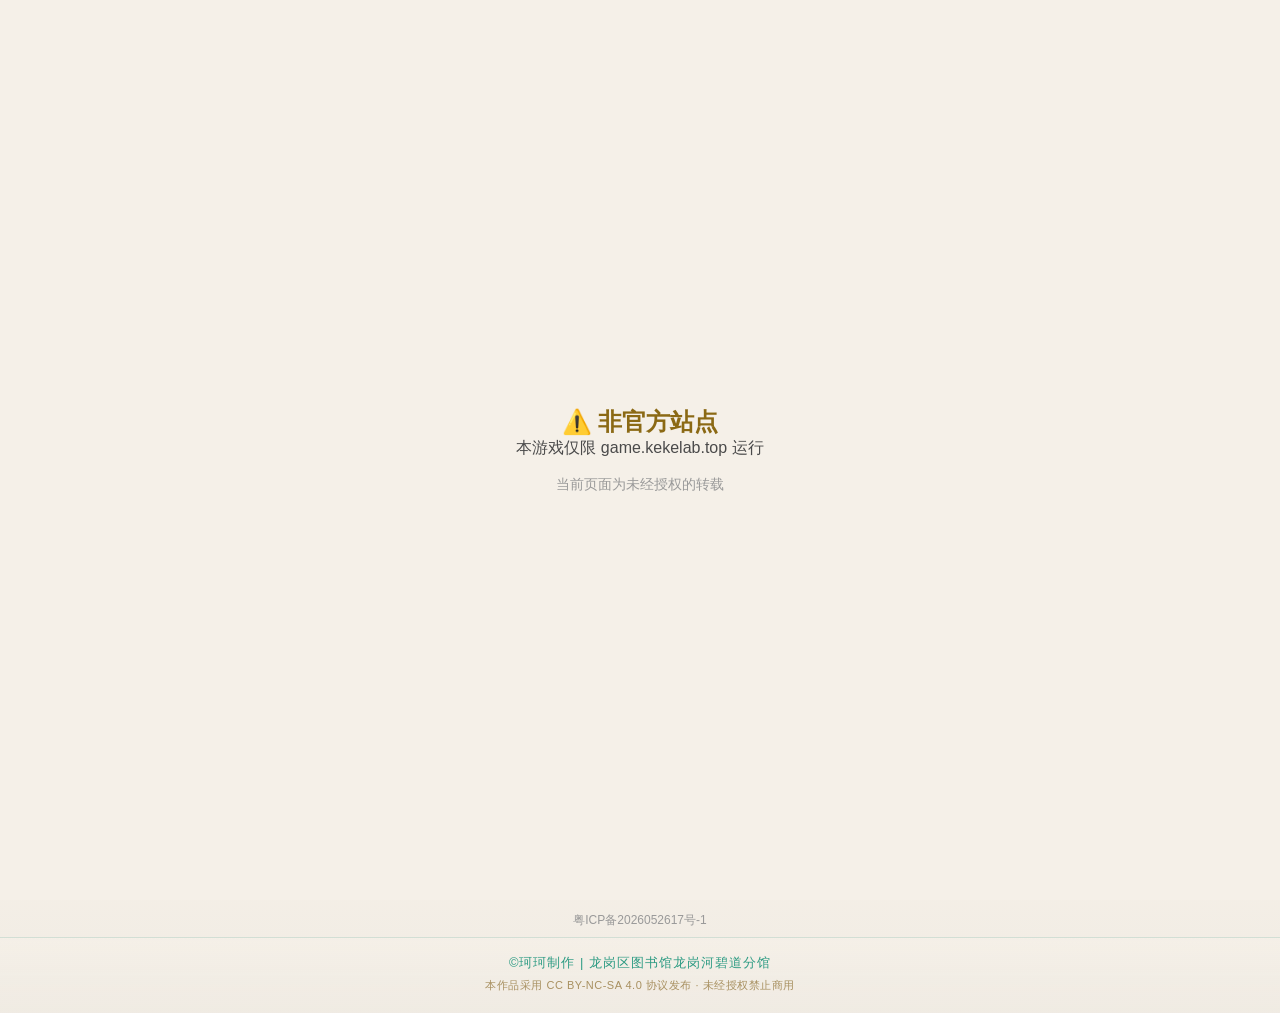
==== commit 5b9e851f: "Add files via upload" ====
--- a/index.html
+++ b/index.html
@@ -829,7 +829,7 @@
 
 <!-- 版权声明栏 -->
 <div style="text-align:center; padding:16px 20px 20px; background:linear-gradient(180deg, rgba(245,240,232,0.8) 0%, rgba(240,235,227,0.95) 100%); border-top:1px solid rgba(45,155,131,0.15); position:relative; z-index:1;">
-  <p style="margin:0 0 6px; font-size:13px; color:#2D9B83; font-weight:500; letter-spacing:1px;">©珂珂制作 | 碧道图书馆</p>
+  <p style="margin:0 0 6px; font-size:13px; color:#2D9B83; font-weight:500; letter-spacing:1px;">©珂珂制作 | 龙岗区图书馆龙岗河碧道分馆</p>
   <p style="margin:0; font-size:11px; color:#a89060; letter-spacing:0.5px;">本作品采用 CC BY-NC-SA 4.0 协议发布 · 未经授权禁止商用</p>
 </div>
 
